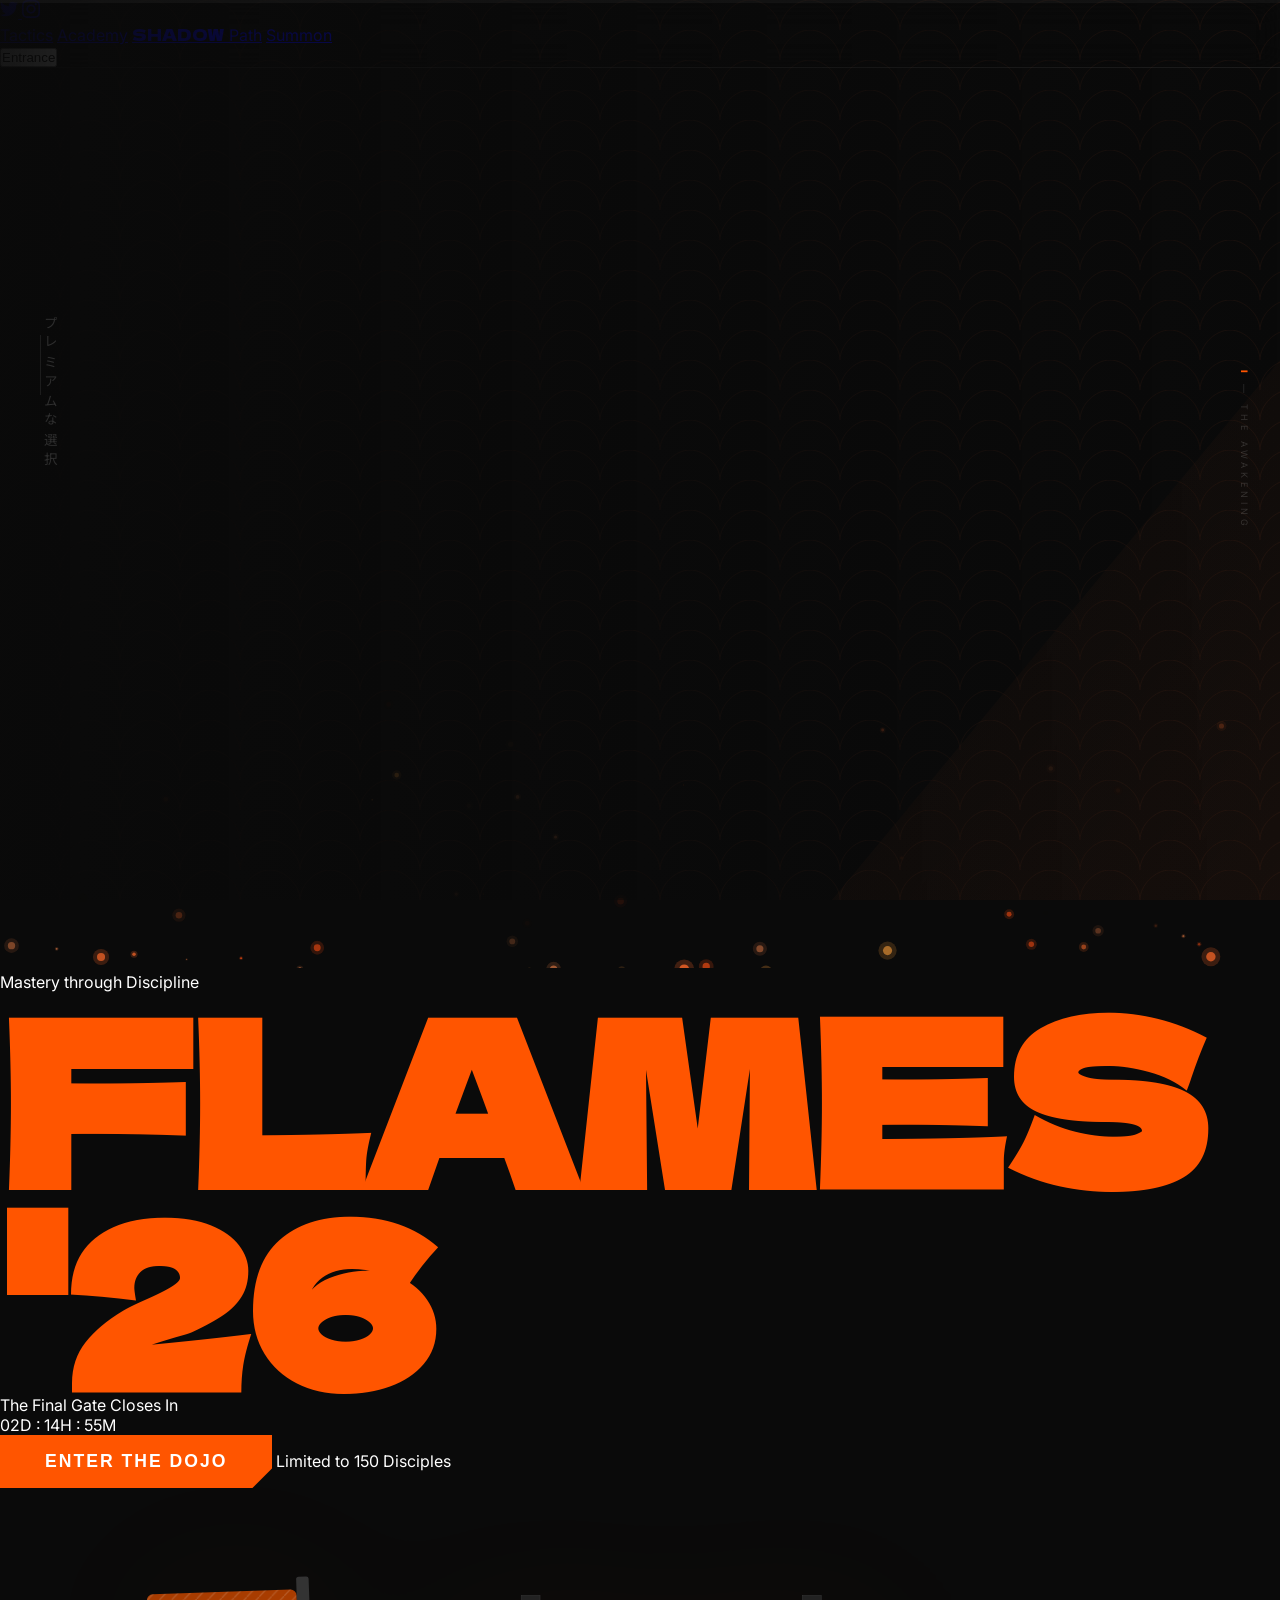
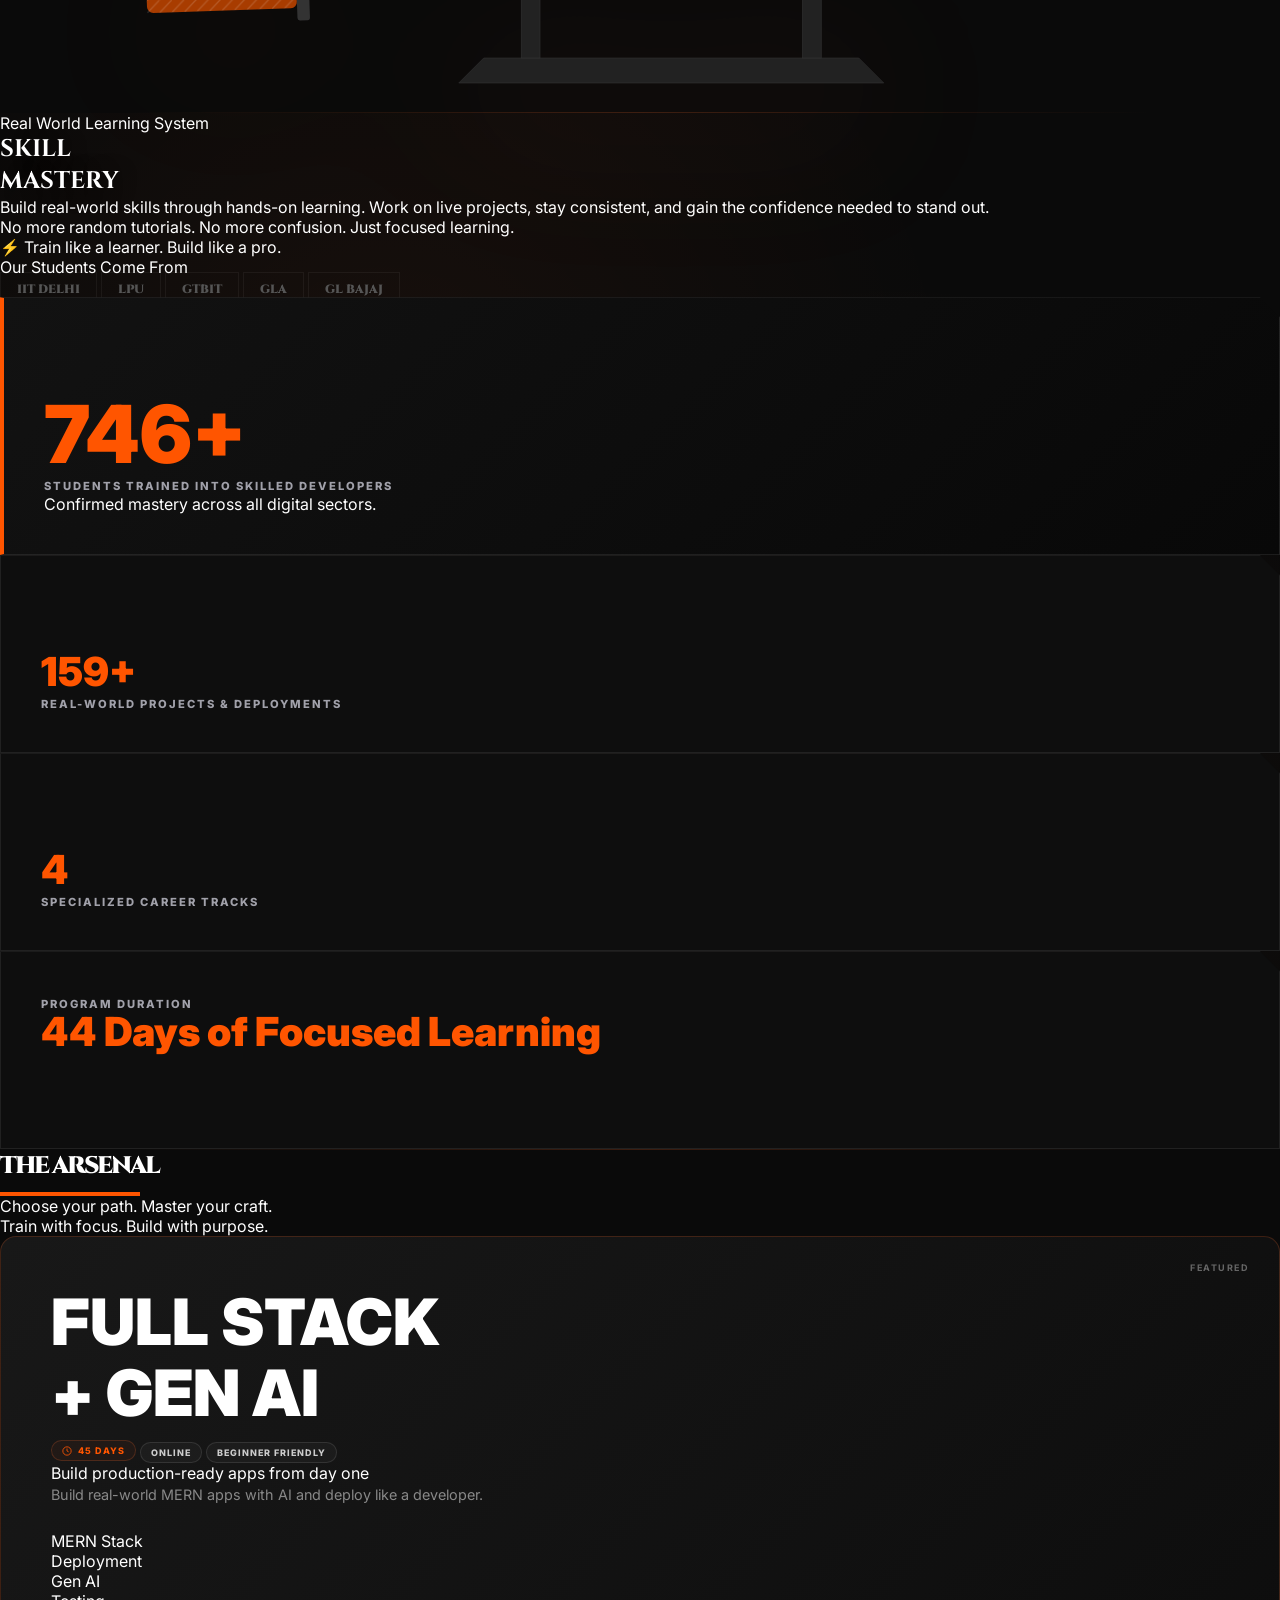
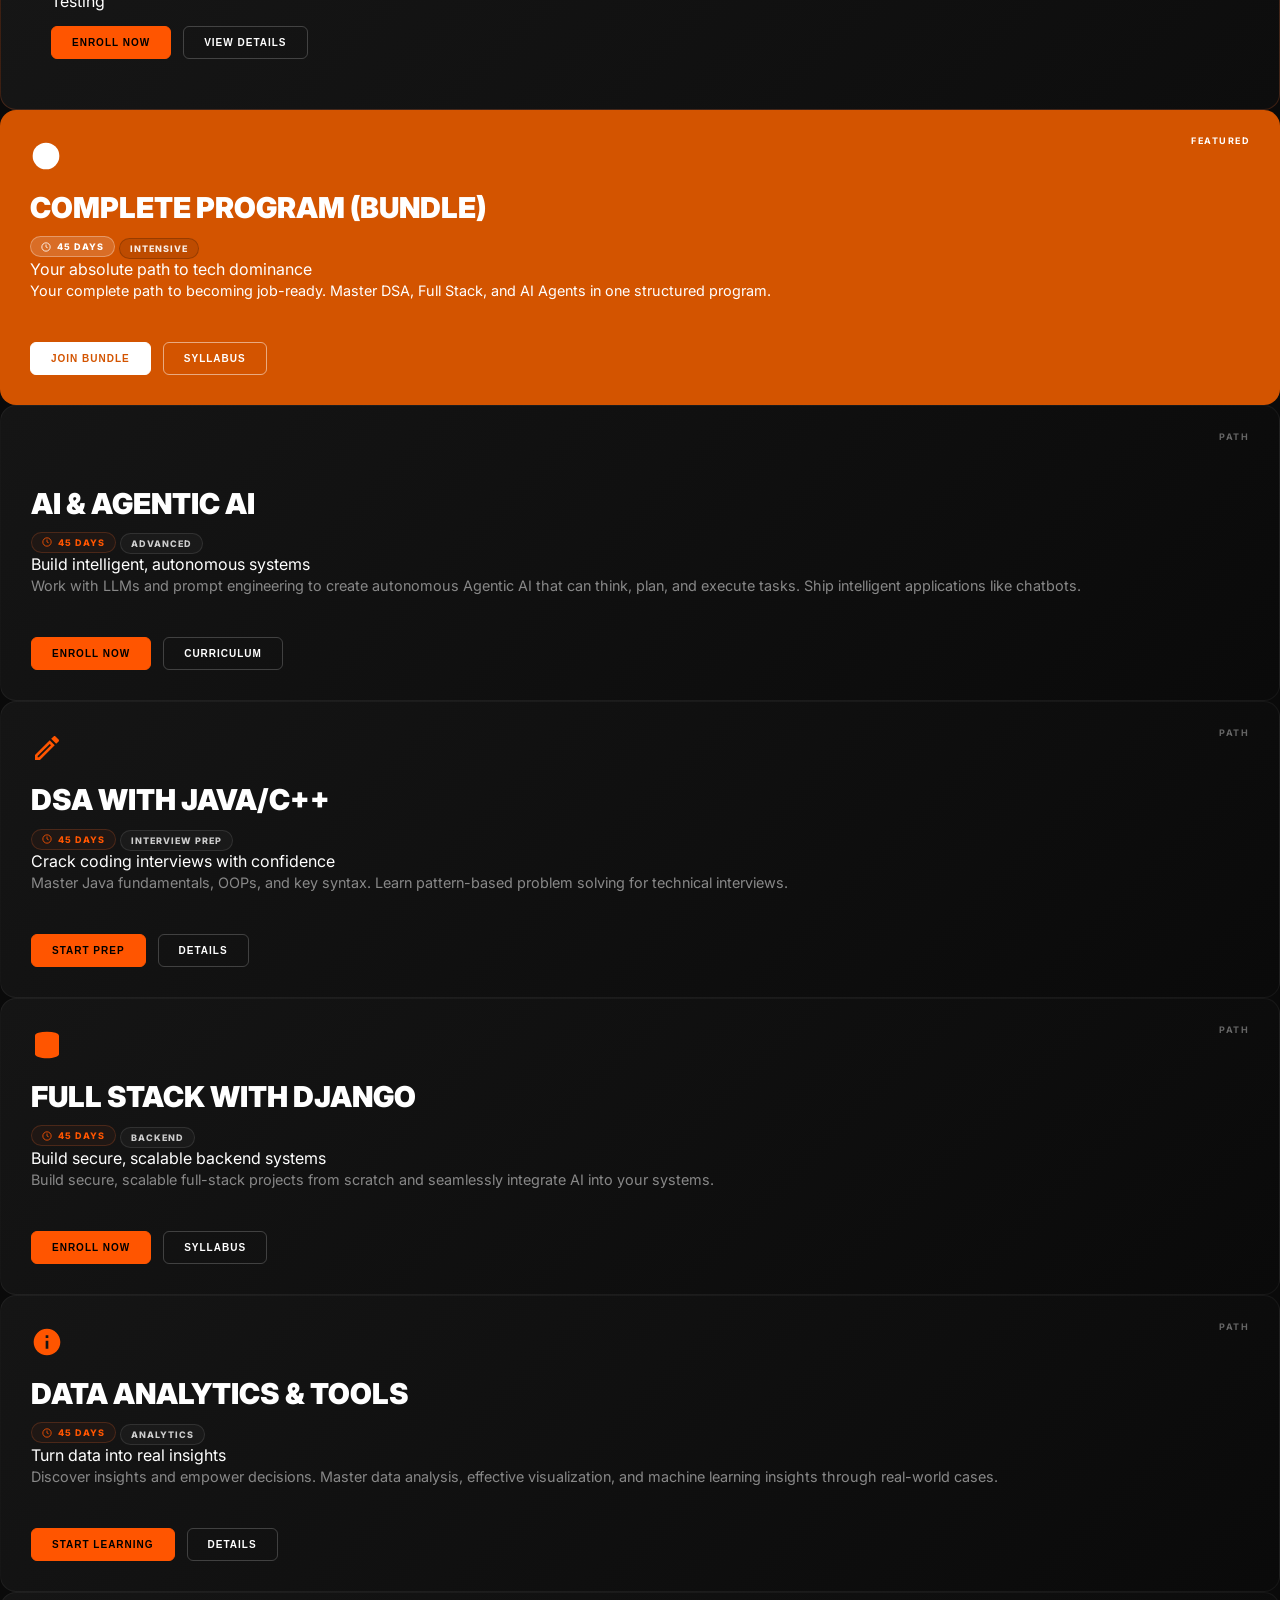
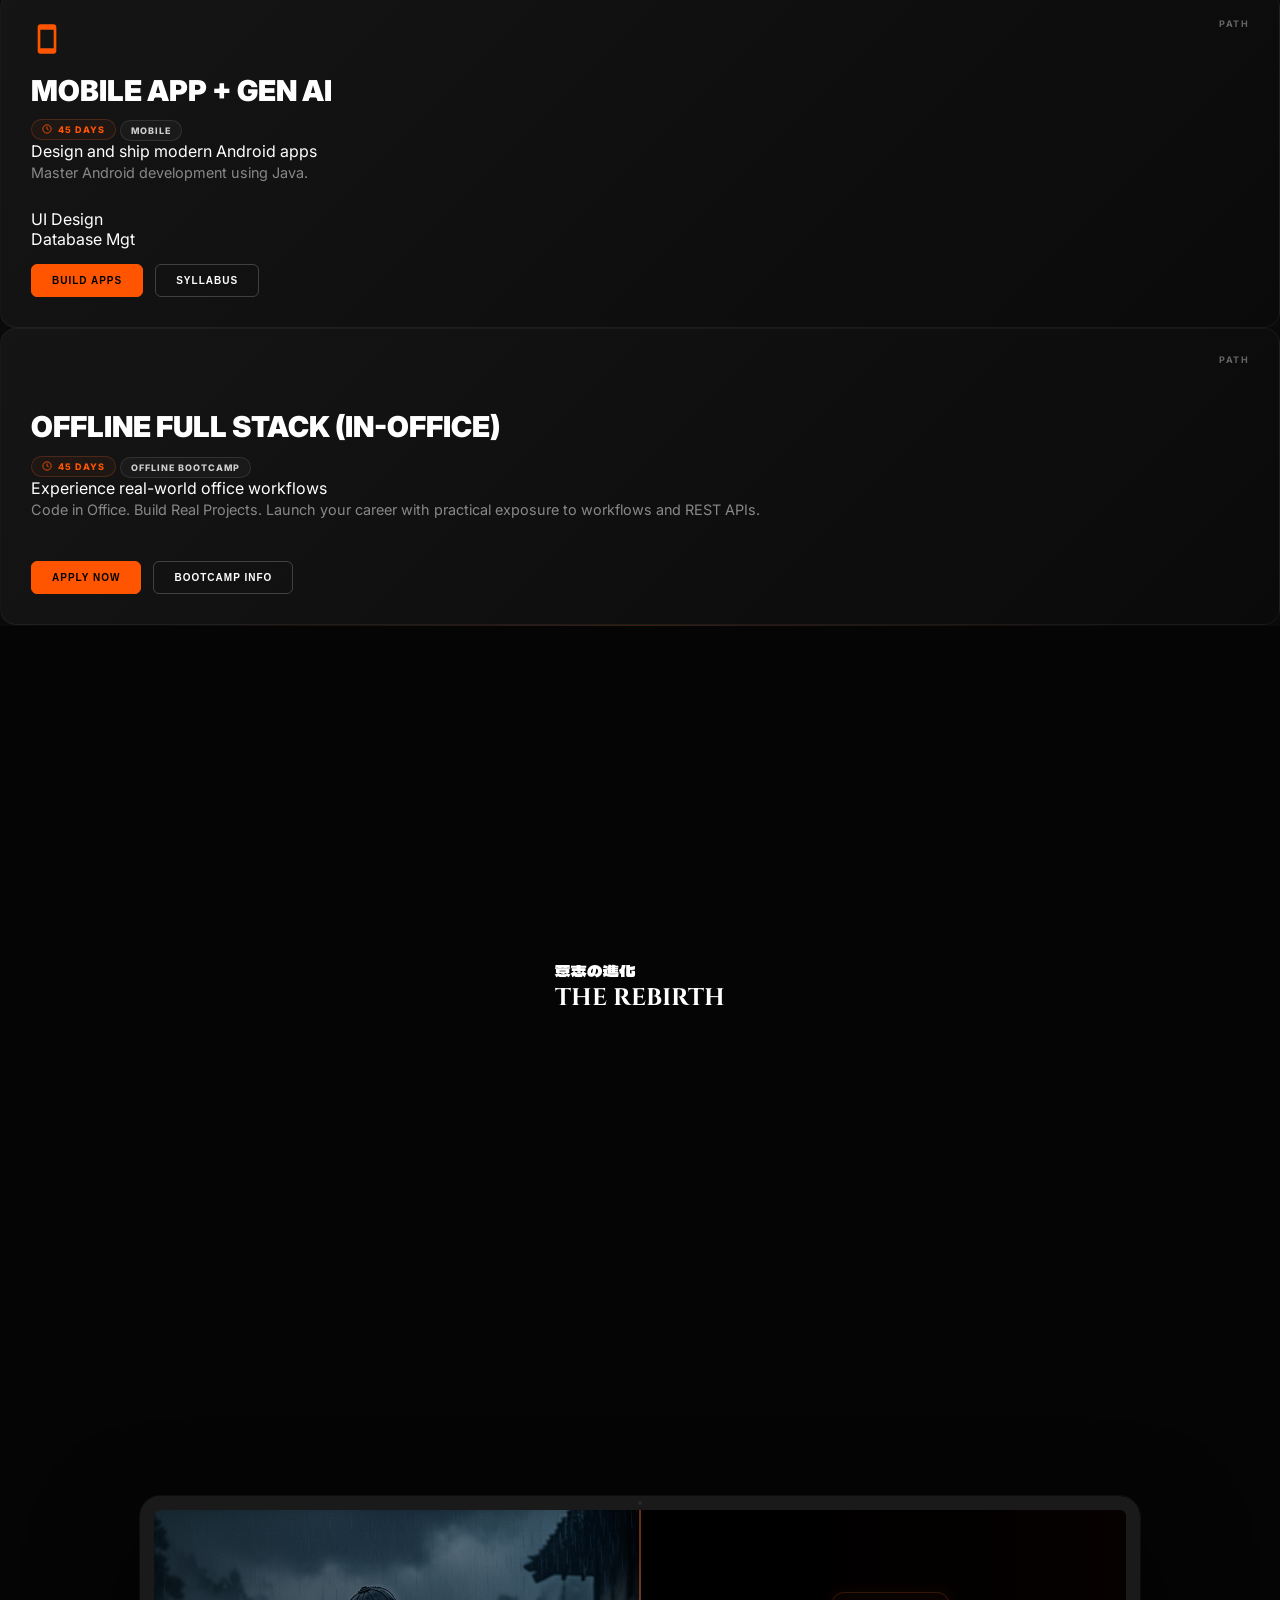
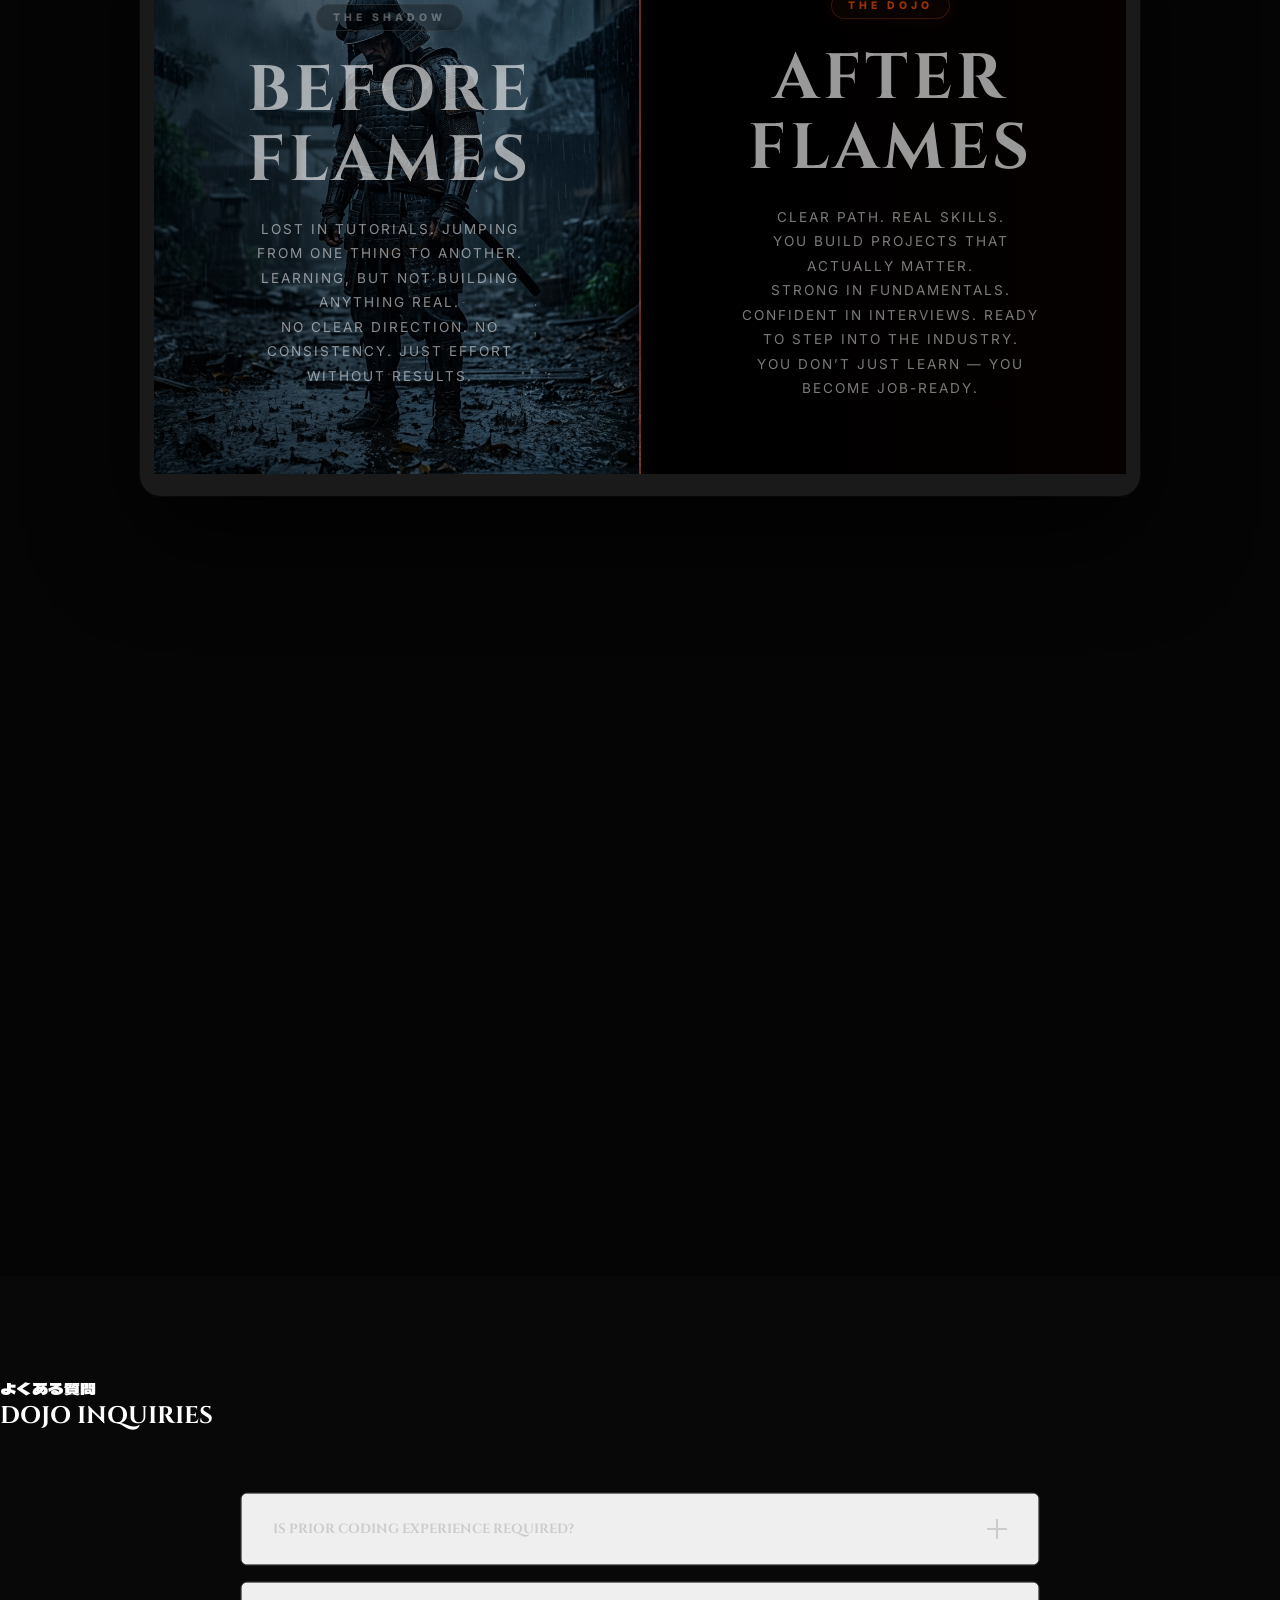
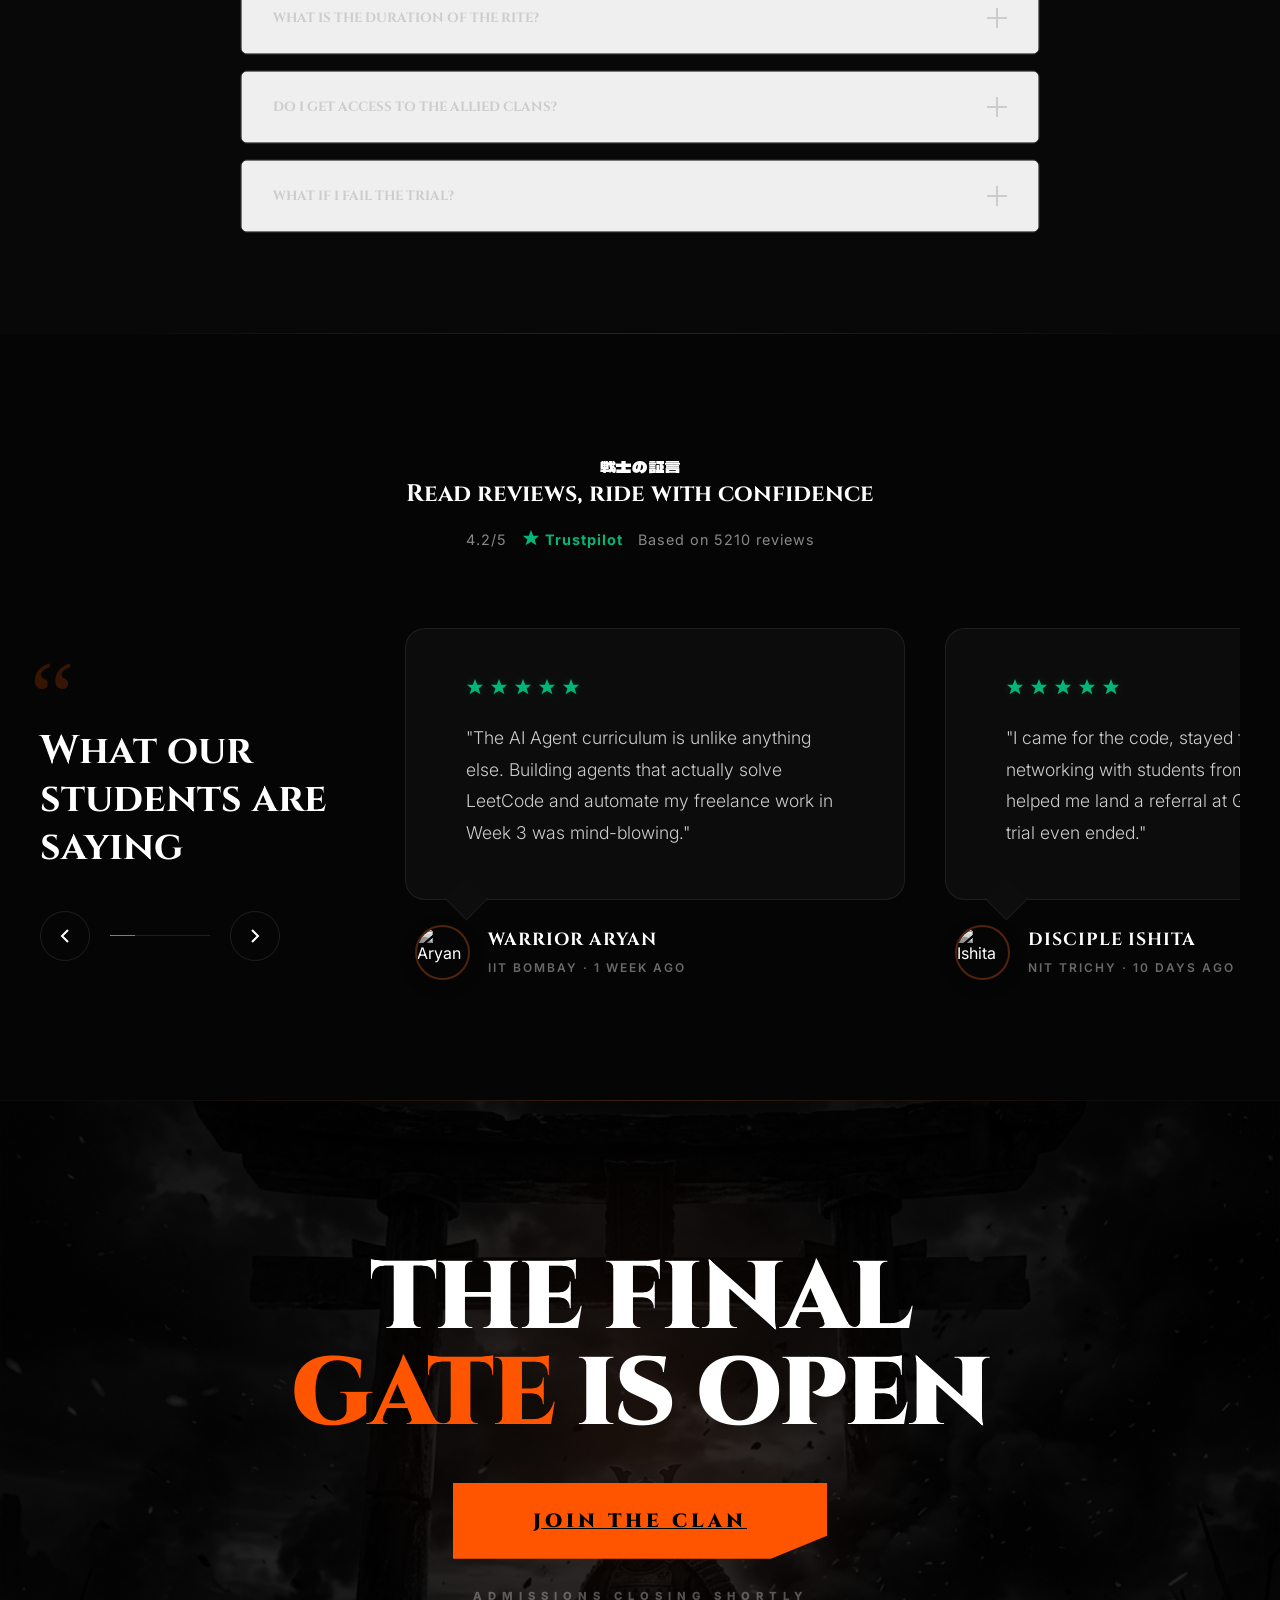
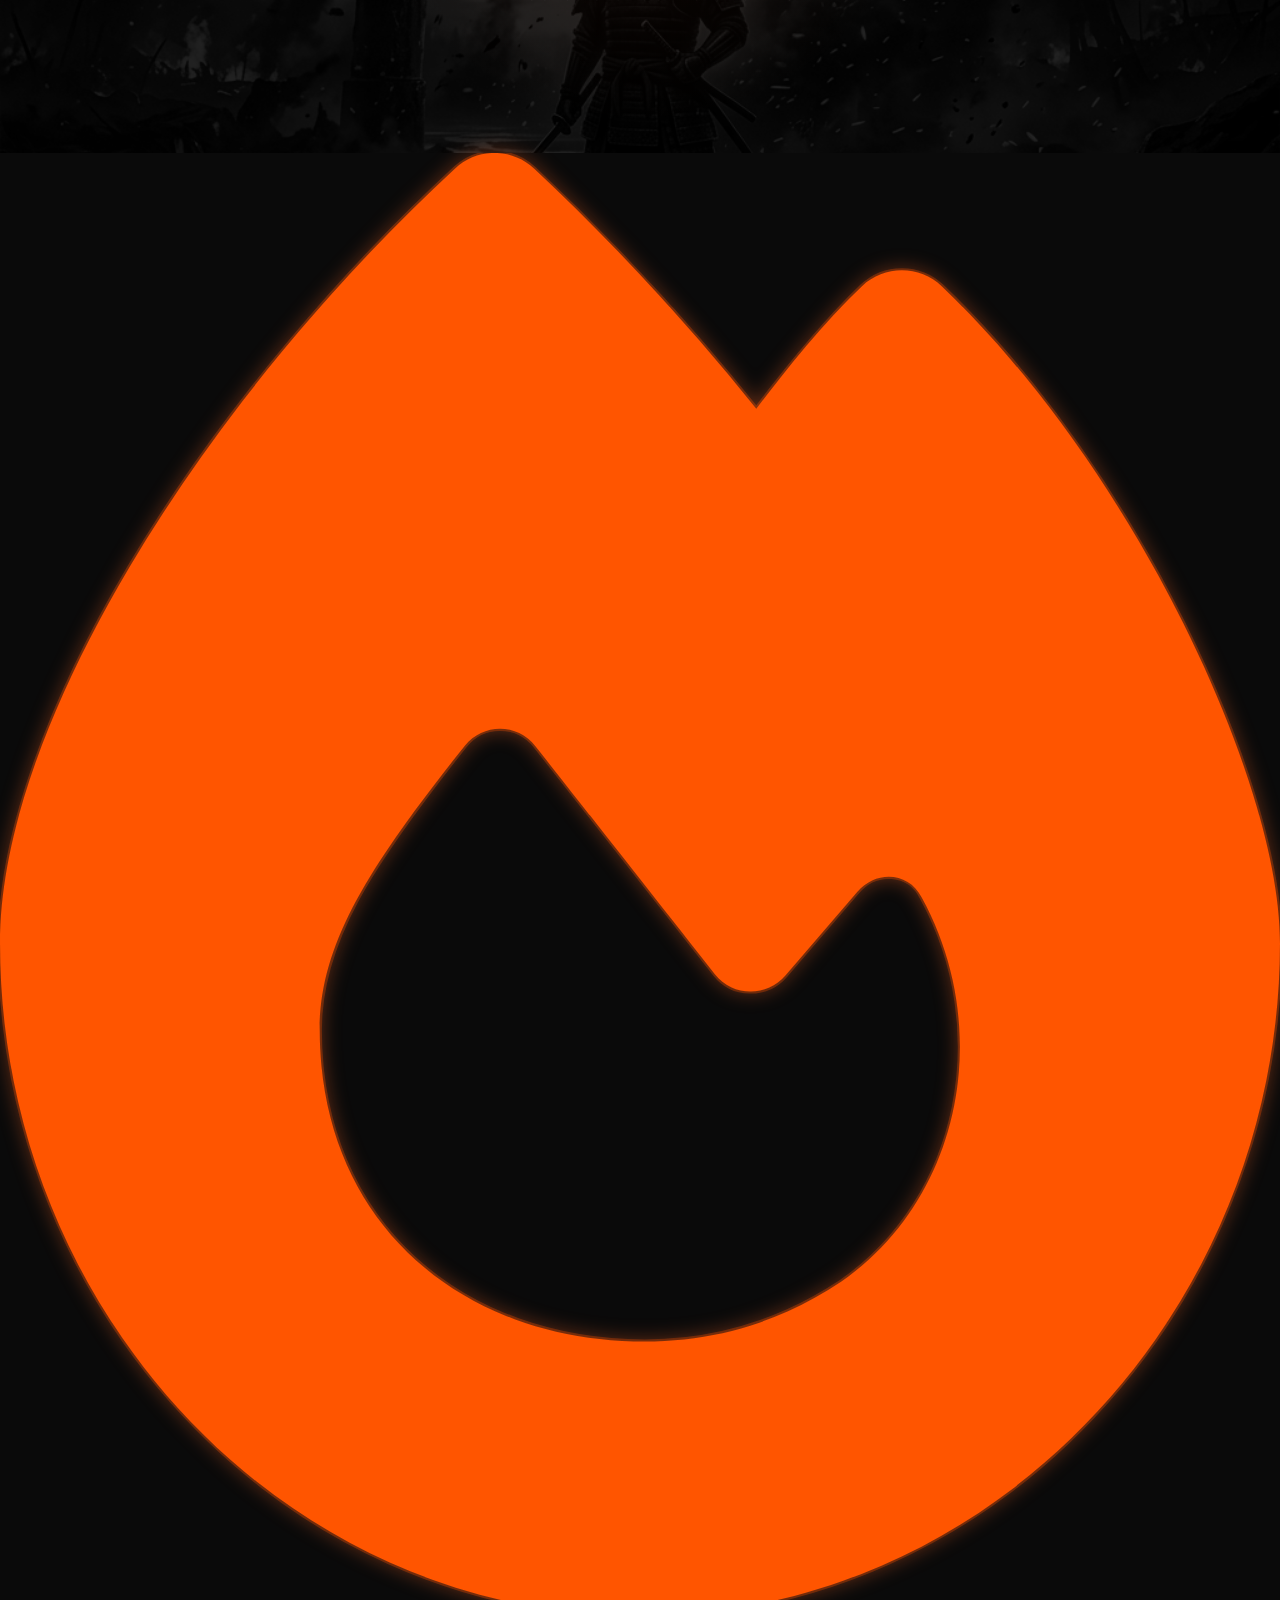
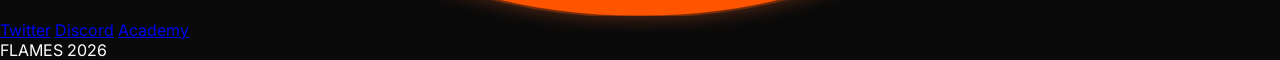
==== index.html @ 3e69248c "replace japanes logo with flames logo updated course page with buttons" ====
<!DOCTYPE html>
<html lang="en">

<head>
    <meta charset="UTF-8">
    <meta name="viewport" content="width=device-width, initial-scale=1.0">
    <title>FLAMES | Master the Hidden Arts</title>
    <script src="https://cdn.jsdelivr.net/npm/@studio-freight/lenis@1.0.42/dist/lenis.min.js"></script>
    <script src="https://cdn.tailwindcss.com"></script>
    <link
        href="https://fonts.googleapis.com/css2?family=Cinzel:wght@900&family=Inter:ital,wght@0,300;0,400;0,600;0,800;0,900;1,400;1,600&family=Permanent+Marker&family=Noto+Sans+JP:wght@900&family=Dela+Gothic+One&family=Playfair+Display:ital,wght@1,900&display=swap"
        rel="stylesheet">

    <script>
        tailwind.config = {
            theme: {
                extend: {
                    colors: {
                        brand: {
                            orange: '#ff5500',
                            dark: '#0c0c0c',
                            card: '#131313',
                            border: '#262626',
                            textMuted: '#8b8b8b',
                            textLight: '#cfcfcf'
                        }
                    },
                    fontFamily: {
                        sans: ['Inter', 'sans-serif'],
                        serif: ['Playfair Display', 'serif'],
                    }
                }
            }
        }
    </script>

    <style>
        :root {
            --flame-orange: #ff5500;
            --bg-black: #0a0a0a;
            --text-primary: #ffffff;
            --text-secondary: #a1a1aa;
            --border-dark: rgba(255, 255, 255, 0.08);
            /* --ninja-red deprecated in favor of --flame-orange */
        }

        * {
            margin: 0;
            padding: 0;
            box-sizing: border-box;
        }

        body {
            font-family: 'Inter', sans-serif;
            background: var(--bg-black);
            color: var(--text-primary);
            overflow-x: hidden;
        }

        .japan-font {
            font-family: 'Dela Gothic One', cursive;
        }

        .cinzel-font {
            font-family: 'Cinzel', serif;
        }

        .jp-font {
            font-family: 'Noto Sans JP', sans-serif;
        }

        /* =====================================================
           LOADING SCREEN — CINEMATIC PRELUDE
           ===================================================== */
        #loading-screen {
            position: fixed;
            inset: 0;
            z-index: 9999999;
            background: #000;
            display: flex;
            flex-direction: column;
            align-items: center;
            justify-content: center;
            transition: opacity 0.8s ease, visibility 0.8s ease;
        }

        #loading-screen.fade-out {
            opacity: 0;
            visibility: hidden;
        }

        .loader-logo-wrap {
            width: clamp(150px, 40vw, 250px);
            height: auto;
            aspect-ratio: 1/1.2;
            position: relative;
            margin-bottom: 2rem;
        }

        .loader-logo {
            width: 100%;
            height: 100%;
            display: block;
            overflow: visible;
        }

        .logo-outline {
            fill: none;
            stroke: var(--flame-orange);
            stroke-width: 1.5;
            opacity: 0.3;
            animation: kanjiPulse 2s ease-in-out infinite;
        }

        .logo-fill {
            fill: var(--flame-orange);
            clip-path: inset(100% 0 0 0);
            animation: kanjiReveal 2.5s 0.2s ease-out forwards;
        }

        @keyframes kanjiPulse {

            0%,
            100% {
                opacity: 0.3;
                transform: scale(1);
            }

            50% {
                opacity: 0.6;
                transform: scale(1.02);
            }
        }

        @keyframes kanjiReveal {
            0% {
                clip-path: inset(100% 0 0 0);
            }

            100% {
                clip-path: inset(0% 0 0 0);
            }
        }

        .loader-subtitle {
            font-size: 10px;
            letter-spacing: 8px;
            text-transform: uppercase;
            color: rgba(255, 255, 255, 0.3);
            margin-top: 30px;
            opacity: 0;
            animation: fadeInSlow 1s ease 0.5s forwards;
        }

        @keyframes fadeInSlow {
            to {
                opacity: 1;
            }
        }

        /* Progress Bar */
        .loader-progress-wrap {
            width: 200px;
            height: 2px;
            background: rgba(255, 255, 255, 0.05);
            margin-top: 40px;
            position: relative;
            overflow: hidden;
        }

        .loader-progress-bar {
            height: 100%;
            width: 0%;
            background: linear-gradient(90deg, var(--flame-orange), #fff);
            transition: width 0.1s linear;
        }

        .loader-percent {
            font-size: 11px;
            font-weight: 800;
            color: rgba(255, 255, 255, 0.4);
            margin-top: 15px;
            letter-spacing: 2px;
        }

        /* Loading particles */
        #loader-canvas {
            position: absolute;
            inset: 0;
            pointer-events: none;
        }

        /* Curtain Reveal Effect */
        .curtain-left,
        .curtain-right {
            position: fixed;
            top: 0;
            width: 50%;
            height: 100%;
            background: #000;
            z-index: 9999998;
            transition: transform 1.2s cubic-bezier(0.87, 0, 0.13, 1);
        }

        .curtain-left {
            left: 0;
            transform-origin: left;
        }

        .curtain-right {
            right: 0;
            transform-origin: right;
        }

        .curtains-open .curtain-left {
            transform: translateX(-100%);
        }

        .curtains-open .curtain-right {
            transform: translateX(100%);
        }

        /* =====================================================
           KATANA PROGRESS INDICATOR (replaces generic bar)
           ===================================================== */
        #scroll-progress {
            display: none;
        }

        #katana-progress {
            position: fixed;
            top: 0;
            left: 0;
            width: 100%;
            height: 3px;
            z-index: 99999;
            pointer-events: none;
            overflow: visible;
        }

        /* Sheath track */
        #katana-progress::before {
            content: '';
            position: absolute;
            inset: 0;
            background: rgba(255, 255, 255, 0.04);
        }

        /* Drawn blade fill */
        #katana-blade-fill {
            position: absolute;
            top: 0;
            left: 0;
            height: 3px;
            width: 0%;
            background: linear-gradient(90deg, var(--flame-orange) 0%, #ff8a5a 70%, #fff 100%);
            transition: width 0.08s linear;
            will-change: width;
        }

        /* Gleam tip at the leading edge */
        #katana-blade-fill::after {
            content: '';
            position: absolute;
            right: -6px;
            top: -2px;
            width: 12px;
            height: 7px;
            background: radial-gradient(ellipse, rgba(255, 255, 255, 0.9) 0%, transparent 80%);
            opacity: 0;
            transition: opacity 0.2s ease;
        }

        #katana-blade-fill.drawing::after {
            opacity: 1;
        }

        /* =====================================================
           CHAPTER LABEL (Side)
           ===================================================== */
        .chapter-label {
            position: fixed;
            right: 30px;
            top: 50%;
            transform: translateY(-50%);
            writing-mode: vertical-rl;
            text-orientation: mixed;
            font-size: 9px;
            letter-spacing: 4px;
            text-transform: uppercase;
            color: rgba(255, 255, 255, 0.15);
            z-index: 100;
            transition: color 0.5s ease;
            pointer-events: none;
        }

        .chapter-label span {
            color: var(--flame-orange);
            font-weight: 900;
        }

        /* =====================================================
           GLOW CURSOR
           ===================================================== */

        /* =====================================================
           HEADER
           ===================================================== */
        header {
            border-bottom: 1px solid var(--border-dark);
            background: rgba(10, 10, 10, 0.8);
            backdrop-filter: blur(15px);
        }

        /* =====================================================
           HERO SECTION
           ===================================================== */
        .vertical-label {
            writing-mode: vertical-rl;
            text-orientation: upright;
            font-size: 0.85rem;
            letter-spacing: 0.4em;
            color: rgba(255, 255, 255, 0.15);
            position: absolute;
            left: 40px;
            top: 35%;
            z-index: 10;
        }

        .vertical-label::after {
            content: '';
            display: block;
            width: 1px;
            height: 60px;
            background: rgba(255, 255, 255, 0.08);
            margin-top: 20px;
        }

        .hero-title {
            font-size: clamp(3rem, 12vw, 5rem);
            line-height: 0.9;
            color: var(--flame-orange);
            letter-spacing: -0.02em;
            will-change: transform;
        }

        /* CTA Button */
        .btn-urgency {
            background: var(--flame-orange);
            color: #fff;
            padding: 16px 45px;
            font-weight: 900;
            font-size: 1.1rem;
            text-transform: uppercase;
            letter-spacing: 2px;
            border: none;
            cursor: pointer;
            transition: transform 0.15s ease, box-shadow 0.3s ease, background 0.3s ease;
            clip-path: polygon(0 0, 100% 0, 100% calc(100% - 20px), calc(100% - 20px) 100%, 0 100%);
        }

        .btn-urgency:hover {
            background: #ff8a5a;
            box-shadow: 0 15px 40px rgba(255, 106, 42, 0.4);
        }

        @media (min-width: 768px) {
            .hero-title {
                font-size: clamp(6rem, 18vw, 14rem);
            }
        }

        .hero-object-container {
            width: 100%;
            max-width: 1000px;
            margin: -30px auto 0;
            position: relative;
            z-index: 10;
        }

        .katana-stand {
            filter: drop-shadow(0 30px 80px rgba(255, 106, 42, 0.15));
            will-change: transform;
        }

        .shimmer-effect::after {
            content: '';
            position: absolute;
            top: 0;
            left: -100%;
            width: 50%;
            height: 100%;
            background: linear-gradient(90deg, transparent, rgba(255, 255, 255, 0.25), transparent);
            transform: skewX(-20deg);
            animation: shimmer 4s infinite;
        }

        @keyframes shimmer {
            0% {
                left: -100%;
            }

            100% {
                left: 100%;
            }
        }

        /* =====================================================
           KATANA UNSHEATHE — scroll-driven blade reveal
           ===================================================== */
        #katana-blade svg {
            overflow: visible;
        }

        /* The blade path gets a clip rect driven by JS */
        #blade-path-main {
            will-change: clip-path;
        }

        /* Gleam flash at full unsheathe */
        #katana-gleam {
            position: absolute;
            inset: 0;
            pointer-events: none;
            opacity: 0;
            background: linear-gradient(90deg, transparent 30%, rgba(255, 255, 255, 0.18) 50%, transparent 70%);
            transition: opacity 0.15s ease;
            border-radius: 0;
        }

        #katana-gleam.flash {
            animation: gleamSweep 0.35s ease-out forwards;
        }

        @keyframes gleamSweep {
            0% {
                opacity: 0;
                background-position: -100% 0;
            }

            30% {
                opacity: 1;
            }

            100% {
                opacity: 0;
                background-position: 200% 0;
            }
        }

        /* Heat glow around blade — intensifies on scroll */
        #katana-blade .katana-stand {
            filter: drop-shadow(0 30px 80px rgba(255, 106, 42, 0.15));
            transition: filter 0.4s ease;
            will-change: filter;
        }

        #katana-blade .katana-stand.heated-1 {
            filter: drop-shadow(0 20px 60px rgba(255, 106, 42, 0.35)) drop-shadow(0 0 20px rgba(255, 106, 42, 0.2));
        }

        #katana-blade .katana-stand.heated-2 {
            filter: drop-shadow(0 15px 40px rgba(255, 80, 20, 0.55)) drop-shadow(0 0 30px rgba(255, 106, 42, 0.3));
        }

        /* CTA hover — blade activation */
        #katana-blade .katana-stand.cta-active {
            filter: drop-shadow(0 10px 30px rgba(255, 106, 42, 0.7)) drop-shadow(0 0 40px rgba(255, 106, 42, 0.5));
        }

        /* =====================================================
           PREMIUM SLASH TRANSITION OVERLAY
           ===================================================== */
        #slash-overlay {
            position: fixed;
            inset: 0;
            z-index: 9999990;
            pointer-events: none;
            overflow: hidden;
        }

        #slash-screen-flash {
            position: absolute;
            inset: 0;
            background: transparent;
        }

        /* The Anime-style Impact Flash */
        #slash-overlay.firing #slash-screen-flash {
            animation: impactFlash 0.5s cubic-bezier(0.1, 0.9, 0.2, 1) forwards;
        }

        /* STRICT CENTERING ALGORITHM 
           Using calculated viewports guarantees absolute locking to the screen's dead center
           regardless of scroll-bars, overflowing layouts, or mobile quirks. */
        .slash-streak,
        #slash-particles {
            position: absolute;
            top: calc(50% - 1px);
            left: calc(50% - 100vmax);
            width: 200vmax;
            height: 2px;
            transform: rotate(-35deg);
            transform-origin: center;
        }

        #slash-particles {
            z-index: 3;
        }

        .slash-streak::before {
            content: '';
            position: absolute;
            top: 0;
            left: 0;
            width: 100%;
            height: 100%;
            background: #fff;
            border-radius: 50px;
            transform: scaleX(0);
            transform-origin: left center;
            opacity: 0;
        }

        /* The Main White-Hot Blade Core */
        .slash-streak.primary::before {
            box-shadow: 0 0 10px 3px #fff, 0 0 30px 10px var(--flame-orange), 0 0 80px 25px rgba(255, 106, 42, 0.8);
            z-index: 2;
        }

        /* The Displaced Energy Trail */
        .slash-streak.secondary {
            /* translateY moves the trail perpendicular to the already-rotated angle */
            transform: rotate(-35deg) translateY(20px);
            filter: blur(6px);
        }

        .slash-streak.secondary::before {
            background: var(--flame-orange);
            box-shadow: 0 0 50px 20px rgba(255, 106, 42, 0.6);
            height: 8px;
        }

        /* Spark Particles */
        .slash-spark {
            position: absolute;
            width: 25px;
            height: 2px;
            background: #fff;
            border-radius: 50%;
            box-shadow: 0 0 15px 4px var(--flame-orange);
            opacity: 0;
            margin-top: -1px;
            /* Align to the 2px container */
        }

        /* Firing Animations (Restored to Full Speed) */
        #slash-overlay.firing .slash-streak.primary::before {
            animation: sliceMain 0.4s cubic-bezier(0.1, 0.9, 0.2, 1) forwards;
        }

        #slash-overlay.firing .slash-streak.secondary::before {
            animation: sliceTrail 0.5s cubic-bezier(0.1, 0.9, 0.2, 1) forwards;
            animation-delay: 0.05s;
        }

        #slash-overlay.firing .slash-spark {
            animation: sparkExplode 0.5s cubic-bezier(0.1, 0.9, 0.2, 1) forwards;
        }

        @keyframes impactFlash {
            0% {
                background: transparent;
            }

            10% {
                background: rgba(255, 255, 255, 0.95);
            }

            25% {
                background: rgba(255, 106, 42, 0.3);
            }

            100% {
                background: transparent;
            }
        }

        @keyframes sliceMain {
            0% {
                transform: scaleX(0) scaleY(1);
                opacity: 1;
            }

            15% {
                transform: scaleX(1) scaleY(4);
                opacity: 1;
            }

            50% {
                transform: scaleX(1) scaleY(0.5);
                opacity: 0.8;
            }

            100% {
                transform: scaleX(1.1) scaleY(0);
                opacity: 0;
            }
        }

        @keyframes sliceTrail {
            0% {
                transform: scaleX(0) scaleY(1);
                opacity: 0.9;
            }

            30% {
                transform: scaleX(1) scaleY(5);
                opacity: 0.6;
            }

            100% {
                transform: scaleX(1.05) scaleY(0);
                opacity: 0;
            }
        }

        @keyframes sparkExplode {
            0% {
                opacity: 1;
                transform: translate(0, 0) scale(1) rotate(0deg);
            }

            100% {
                opacity: 0;
                transform: translate(var(--tx), var(--ty)) scale(0) rotate(45deg);
            }
        }

        /* Screen Shake Effect 
           Applied to header/sections ONLY, not the body, 
           so the fixed overlay doesn't inherit the bounding box distortion */
        body.shaking header,
        body.shaking section {
            animation: dojoShake 0.4s cubic-bezier(.36, .07, .19, .97) both;
        }

        @keyframes dojoShake {
            0% {
                transform: translate(0, 0);
            }

            10% {
                transform: translate(-15px, 10px) rotate(-1deg);
            }

            20% {
                transform: translate(10px, -8px) rotate(1deg);
            }

            30% {
                transform: translate(-6px, 6px) rotate(-0.5deg);
            }

            40% {
                transform: translate(6px, -4px) rotate(0.5deg);
            }

            100% {
                transform: translate(0, 0);
            }
        }

        /* =====================================================
           INTEL / STATS SECTION
           ===================================================== */
        .stat-card {
            background: #0e0e0e;
            border: 1px solid var(--border-dark);
            padding: 20px;
            position: relative;
            overflow: hidden;
            transition: all 0.6s cubic-bezier(0.2, 1, 0.3, 1);
        }

        @media (min-width: 768px) {
            .stat-card {
                padding: 40px;
                clip-path: polygon(0 0, calc(100% - 20px) 0, 100% 20px, 100% 100%, 0 100%);
            }
        }

        .stat-card.hero-stat {
            background: linear-gradient(135deg, #121212 0%, #080808 100%);
            border-left: 4px solid var(--flame-orange);
        }

        .stat-card:hover {
            border-color: var(--flame-orange);
            transform: translateY(-8px);
            background: #141414;
        }

        .stat-value {
            font-weight: 900;
            color: var(--flame-orange);
            line-height: 1;
            display: block;
        }

        .hero-stat .stat-value {
            font-size: 2.5rem;
        }

        @media (min-width: 768px) {
            .hero-stat .stat-value {
                font-size: 5rem;
            }
        }

        .small-stat .stat-value {
            font-size: 1.5rem;
        }

        @media (min-width: 768px) {
            .small-stat .stat-value {
                font-size: 2.5rem;
            }
        }

        .stat-label {
            font-size: 0.7rem;
            font-weight: 800;
            text-transform: uppercase;
            letter-spacing: 2px;
            color: var(--text-secondary);
        }

        .stat-icon svg {
            width: 32px;
            height: 32px;
            stroke: var(--flame-orange);
            stroke-width: 1.5;
            fill: none;
            stroke-dasharray: 200;
            stroke-dashoffset: 200;
            transition: stroke-dashoffset 2s cubic-bezier(0.25, 1, 0.5, 1);
            margin-bottom: 20px;
        }

        .stat-card.is-visible .stat-icon svg {
            stroke-dashoffset: 0;
        }

        .clan-badge {
            font-size: 0.75rem;
            font-weight: 900;
            color: #555;
            padding: 8px 16px;
            border: 1px solid rgba(255, 255, 255, 0.05);
            transition: 0.3s;
        }

        .clan-badge:hover {
            color: var(--flame-orange);
            border-color: var(--flame-orange);
            background: rgba(255, 106, 42, 0.05);
        }

        .pattern-bg {
            position: absolute;
            inset: 0;
            opacity: 0.03;
            background-image: url("data:image/svg+xml,%3Csvg xmlns='http://www.w3.org/2000/svg' width='80' height='40' viewBox='0 0 80 40'%3E%3Cpath d='M0 40c0-20 20-40 40-40s40 20 40 40' fill='none' stroke='%23ff6a2a' stroke-width='1'/%3E%3C/svg%3E");
            background-size: 60px 30px;
            pointer-events: none;
            z-index: 0;
        }

        .corner-accent {
            position: absolute;
            bottom: 0;
            right: 0;
            width: 35%;
            height: 60%;
            background: linear-gradient(to top left, rgba(255, 106, 42, 0.05), transparent);
            clip-path: polygon(100% 0, 100% 100%, 0 100%);
            pointer-events: none;
            z-index: 1;
        }

        /* =====================================================
           ARSENAL / WEAPON CARDS
           ===================================================== */
        .arsenal-header {
            font-family: 'Cinzel', serif;
            font-weight: 900;
            letter-spacing: -2px;
        }

        .arsenal-header-underline {
            width: 140px;
            height: 4px;
            background: var(--flame-orange);
            margin-top: 10px;
        }

        .bento-grid {
            display: grid;
            grid-template-columns: 1fr;
            gap: 20px;
            grid-auto-rows: minmax(280px, auto);
        }

        @media (min-width: 1024px) {
            .bento-grid {
                grid-template-columns: repeat(3, 1fr);
            }
        }

        .weapon-card {
            background: linear-gradient(135deg, #151515 0%, #0a0a0a 100%);
            border: 1px solid rgba(255, 255, 255, 0.05);
            border-radius: 16px;
            padding: 30px;
            display: flex;
            flex-direction: column;
            position: relative;
            transition: border-color 0.3s ease, box-shadow 0.3s ease;
            min-height: 240px;
            cursor: pointer;
        }

        .weapon-card::before {
            content: '';
            position: absolute;
            inset: 0;
            border-radius: 16px;
            background: radial-gradient(circle at 50% 50%, rgba(255, 106, 42, 0.08), transparent 70%);
            opacity: 0;
            transition: opacity 0.3s ease;
            pointer-events: none;
            z-index: 0;
        }

        .weapon-card:hover::before {
            opacity: 1;
        }

        .weapon-card:hover {
            border-color: rgba(255, 106, 42, 0.5);
            box-shadow: 0 20px 40px rgba(0, 0, 0, 0.5), 0 0 20px rgba(255, 106, 42, 0.1);
            z-index: 10;
        }

        .weapon-card.featured {
            grid-column: span 1;
            grid-row: span 1;
            padding: 24px;
            background: linear-gradient(to right, rgba(0, 0, 0, 0.8), rgba(0, 0, 0, 0.4)),
                url('https://images.unsplash.com/photo-1549490349-8643362247b5?q=80&w=1200&auto=format&fit=crop');
            background-size: cover;
            background-position: center;
        }

        @media (min-width: 768px) {
            .weapon-card.featured {
                grid-column: span 2;
                grid-row: span 2;
                padding: 50px;
            }
        }

        .weapon-tag {
            background: var(--flame-orange);
            color: white;
            padding: 4px 12px;
            font-size: 10px;
            font-weight: 900;
            text-transform: uppercase;
            letter-spacing: 1px;
            display: inline-block;
            margin-bottom: 20px;
            position: relative;
            z-index: 1;
        }

        .rank-tag {
            position: absolute;
            top: 25px;
            right: 30px;
            font-size: 9px;
            font-weight: 700;
            color: #666;
            text-transform: uppercase;
            letter-spacing: 1.5px;
        }

        .weapon-title {
            font-size: 1.8rem;
            font-weight: 900;
            color: white;
            line-height: 1.1;
            margin-bottom: 15px;
            text-transform: uppercase;
            position: relative;
            z-index: 1;
        }

        .featured .weapon-title {
            font-size: 1.5rem;
            max-width: 100%;
        }

        @media (min-width: 768px) {
            .featured .weapon-title {
                font-size: 4rem;
                max-width: 500px;
            }
        }

        .weapon-desc {
            color: #888;
            font-size: 0.9rem;
            line-height: 1.6;
            margin-bottom: 30px;
            position: relative;
            z-index: 1;
        }

        .deploy-link {
            margin-top: auto;
            color: var(--flame-orange);
            font-size: 10px;
            font-weight: 900;
            text-transform: uppercase;
            letter-spacing: 2px;
            display: flex;
            align-items: center;
            gap: 10px;
            transition: gap 0.3s ease;
            position: relative;
            z-index: 1;
        }

        .deploy-link:hover {
            gap: 18px;
        }

        .weapon-icon {
            width: 32px;
            height: 32px;
            fill: var(--flame-orange);
            margin-bottom: 20px;
            position: relative;
            z-index: 1;
        }

        .highlight-accent {
            background: #d35400 !important;
            border: none;
        }

        .highlight-accent .weapon-title,
        .highlight-accent .weapon-desc,
        .highlight-accent .deploy-link,
        .highlight-accent .rank-tag {
            color: white;
        }

        .highlight-accent .weapon-icon {
            fill: white;
        }

        /* =====================================================
           MODAL
           ===================================================== */
        .weapon-modal {
            position: fixed;
            inset: 0;
            z-index: 999999;
            background: rgba(0, 0, 0, 0.92);
            backdrop-filter: blur(25px);
            display: flex;
            align-items: center;
            justify-content: center;
            opacity: 0;
            pointer-events: none;
            transition: opacity 0.5s ease;
            padding: 20px;
        }

        .weapon-modal.active {
            opacity: 1;
            pointer-events: auto;
        }

        .modal-content {
            background: linear-gradient(135deg, #151515 0%, #080808 100%);
            border: 1px solid var(--flame-orange);
            border-radius: 16px;
            width: 100%;
            max-width: 600px;
            padding: 40px;
            position: relative;
            transform: scale(0.9) translateY(30px);
            transition: transform 0.5s cubic-bezier(0.2, 1, 0.3, 1);
            box-shadow: 0 30px 60px rgba(0, 0, 0, 0.8), 0 0 40px rgba(255, 106, 42, 0.2);
        }

        .weapon-modal.active .modal-content {
            transform: scale(1) translateY(0);
        }

        .modal-close {
            position: absolute;
            top: 20px;
            right: 20px;
            background: rgba(255, 255, 255, 0.05);
            border: 1px solid rgba(255, 255, 255, 0.1);
            color: #fff;
            width: 40px;
            height: 40px;
            border-radius: 50%;
            display: flex;
            align-items: center;
            justify-content: center;
            cursor: pointer;
            transition: all 0.3s ease;
        }

        .modal-close:hover {
            background: var(--flame-orange);
            border-color: var(--flame-orange);
            transform: rotate(90deg);
        }

        /* =====================================================
           PHILOSOPHY / IMMERSION
           ===================================================== */
        .immersion-text span {
            opacity: 0.08;
            display: inline-block;
            transition: opacity 0.8s ease, transform 0.8s ease;
            transform: translateY(10px);
        }

        .immersion-text.is-visible span {
            opacity: 1;
            transform: translateY(0);
        }

        .cinematic-image {
            transition: transform 12s ease-out;
        }

        .cinematic-image.in-view {
            transform: scale(1.15);
        }

        /* =====================================================
           SECTION TRANSITION DIVIDERS
           ===================================================== */
        .section-divider {
            height: 1px;
            background: linear-gradient(90deg, transparent, rgba(255, 106, 42, 0.2), transparent);
            margin: 0 auto;
            width: 80%;
        }

        /* =====================================================
           SCROLL-BASED REVEAL CLASSES
           ===================================================== */
        .reveal-up {
            opacity: 0;
            transform: translateY(60px);
            transition: all 1s cubic-bezier(0.2, 1, 0.3, 1);
        }

        .reveal-up.is-visible {
            opacity: 1;
            transform: translateY(0);
        }

        .reveal-scale {
            opacity: 0;
            transform: scale(0.9);
            transition: all 1.2s cubic-bezier(0.2, 1, 0.3, 1);
        }

        .reveal-scale.is-visible {
            opacity: 1;
            transform: scale(1);
        }

        /* =====================================================
           FOOTER
           ===================================================== */
        .footer-kanji {
            transition: color 0.5s ease, text-shadow 0.5s ease;
        }

        .footer-kanji:hover {
            color: var(--flame-orange);
            text-shadow: 0 0 30px rgba(255, 106, 42, 0.3);
        }

        /* =====================================================
           MOBILE
           ===================================================== */
        @media (max-width: 768px) {

            html,
            body {
                overflow-x: hidden !important;
                max-width: 100vw !important;
            }

            header {
                padding: 10px 14px !important;
            }

            .hero-section {
                padding: 70px 16px 40px !important;
                min-height: auto !important;
            }

            .hero-title {
                font-size: clamp(3rem, 14vw, 5rem) !important;
            }

            .vertical-label,
            .cloud-icon {
                display: none !important;
            }

            .hero-object-container {
                max-width: 100% !important;
                margin-top: -10px !important;
                overflow: hidden;
            }

            .hero-object-container svg {
                height: 100px;
                max-width: 100%;
            }

            .btn-urgency {
                padding: 12px 28px !important;
                font-size: 0.85rem !important;
                letter-spacing: 1px !important;
            }

            #intel {
                padding: 50px 16px !important;
            }

            .cinzel-font {
                font-size: 2rem !important;
                letter-spacing: -1px !important;
            }

            .stat-card {
                padding: 20px !important;
                clip-path: none !important;
            }

            .hero-stat .stat-value {
                font-size: 2.8rem !important;
            }

            .small-stat .stat-value {
                font-size: 1.8rem !important;
            }

            #arsenal {
                padding: 50px 16px !important;
            }

            .arsenal-header {
                font-size: 2.2rem !important;
            }

            .bento-grid {
                grid-template-columns: 1fr !important;
                gap: 12px !important;
                grid-auto-rows: auto !important;
            }

            .weapon-card {
                padding: 22px !important;
                min-height: auto !important;
            }

            .weapon-card.featured {
                grid-column: span 1 !important;
                grid-row: span 1 !important;
                padding: 24px !important;
            }

            .weapon-title {
                font-size: 1.2rem !important;
            }

            .featured .weapon-title {
                font-size: 1.5rem !important;
                max-width: 100% !important;
            }

            #about {
                padding: 50px 16px !important;
            }

            #glow-cursor,
            .chapter-label {
                display: none !important;
            }

            .loader-kanji {
                font-size: 5rem !important;
            }
        }

        @media (max-width: 480px) {
            .hero-title {
                font-size: clamp(2.5rem, 16vw, 4rem) !important;
            }

            .btn-urgency {
                padding: 10px 20px !important;
                font-size: 0.75rem !important;
            }

            .cinzel-font {
                font-size: 1.6rem !important;
            }

            .hero-stat .stat-value {
                font-size: 2.2rem !important;
            }

            .small-stat .stat-value {
                font-size: 1.5rem !important;
            }

            .arsenal-header {
                font-size: 1.8rem !important;
            }
        }

        /* =====================================================
           BEFORE VS AFTER TRANSFORMATION
           ===================================================== */
        #transformation {
            background: #050505;
            min-height: 250vh;
            position: relative;
            padding: 0;
            overflow: visible;
        }

        .trans-header {
            height: 80vh;
            display: flex;
            flex-direction: column;
            align-items: center;
            justify-content: center;
            padding: 0 20px;
            position: relative;
            z-index: 5;
        }

        .laptop-frame {
            position: sticky;
            top: 0;
            height: 100vh;
            width: 100%;
            display: flex;
            align-items: center;
            justify-content: center;
            z-index: 10;
            pointer-events: none;
        }

        .comparison-container {
            width: 100%;
            max-width: 1000px;
            height: 600px;
            position: relative;
            background: #000;
            box-shadow: 0 40px 100px rgba(0, 0, 0, 0.8), 0 0 0 1px rgba(255, 255, 255, 0.05);
            overflow: hidden;
            pointer-events: auto;
            will-change: transform;
            transform-origin: center center;
            display: flex;
            border-radius: 20px;
        }

        .comparison-container::after {
            content: '';
            position: absolute;
            inset: 0;
            border: 14px solid #1a1a1a;
            border-bottom-width: 22px;
            border-radius: 20px;
            pointer-events: none;
            z-index: 100;
            transition: opacity 0.4s cubic-bezier(0.4, 0, 0.2, 1);
            will-change: opacity;
        }

        .comparison-container.is-fullscreen {
            border-radius: 0;
            transition: border-radius 0.3s ease;
        }

        .comparison-container.is-fullscreen::after {
            opacity: 0;
        }

        .comparison-container::before {
            content: '';
            position: absolute;
            top: 5px;
            left: 50%;
            transform: translateX(-50%);
            width: 4px;
            height: 4px;
            background: #333;
            border-radius: 50%;
            z-index: 101;
            opacity: 0.6;
            transition: opacity 0.4s ease;
        }

        .comparison-container.is-fullscreen::before {
            opacity: 0;
        }

        .split-panel {
            position: relative;
            overflow: hidden;
            display: flex;
            align-items: center;
            justify-content: center;
            cursor: pointer;
            flex: 1;
            transition: flex 0.6s cubic-bezier(0.22, 1, 0.36, 1);
            backface-visibility: hidden;
            transform: translate3d(0, 0, 0);
            contain: paint;
        }

        .comparison-container:hover .split-panel {
            flex: 0.65;
        }

        .comparison-container .split-panel:hover {
            flex: 1.35;
            z-index: 2;
        }

        .panel-bg {
            position: absolute;
            inset: -2px;
            /* Slight bleed for safe scaling */
            z-index: 1;
            will-change: transform;
            transform: translate3d(0, 0, 0) scale(1);
            transition: transform 0.8s cubic-bezier(0.22, 1, 0.36, 1);
            backface-visibility: hidden;
            pointer-events: none;
        }

        .panel-before:hover .panel-bg {
            transform: translate3d(15px, 0, 0) scale(1.05);
            /* GPU Accelerated Zoom & Pan */
        }

        .panel-after:hover .panel-bg {
            transform: translate3d(-15px, 0, 0) scale(1.05);
            /* GPU Accelerated Zoom & Pan */
        }

        .panel-overlay {
            position: absolute;
            inset: 0;
            z-index: 2;
            transition: opacity 0.5s ease;
        }

        .panel-content {
            position: relative;
            z-index: 5;
            text-align: center;
            padding: 40px;
            width: 100%;
            min-width: 350px;
            opacity: 0.6;
            will-change: transform, opacity;
            backface-visibility: hidden;
            transform: translate3d(0, 0, 0) scale(1);
            transition: transform 0.6s cubic-bezier(0.22, 1, 0.36, 1), opacity 0.6s ease;
        }

        .split-panel:hover .panel-content {
            opacity: 1;
            transform: translate3d(0, 0, 0) scale(1.05);
        }

        .panel-before {
            border-right: 2px solid rgba(255, 106, 42, 0.4);
            z-index: 10;
            background-color: #080808;
        }

        .panel-before .panel-overlay {
            box-shadow: inset -10px 0 30px rgba(0, 0, 0, 0.8);
        }

        .panel-before .panel-bg {
            background-image: linear-gradient(to right, rgba(0, 0, 0, 0.6), rgba(0, 0, 0, 0.3)), url('./assets/samurai/shadow.png');
            background-size: cover;
            background-position: center;
        }

        .panel-after {
            background-color: #0a0300;
        }

        .panel-after .panel-bg {
            background-image: linear-gradient(to right, rgba(0, 0, 0, 0.8), rgba(0, 0, 0, 0.2)), url('https://i.pinimg.com/736x/fb/96/47/fb96471c067458dfafaf0cb963396acf.jpg');
            background-size: cover;
            background-position: center;
        }

        .after-fire-flicker {
            position: absolute;
            inset: 0;
            background: radial-gradient(circle at center, rgba(255, 106, 42, 0.15), transparent 70%);
            z-index: 3;
            opacity: 0;
            transition: opacity 0.5s ease;
            transform: translateZ(0);
            will-change: opacity;
        }

        .split-panel.panel-after:hover .after-fire-flicker {
            opacity: 1;
        }

        .status-tag {
            display: inline-block;
            font-size: 0.65rem;
            font-weight: 800;
            letter-spacing: 4px;
            padding: 6px 16px;
            margin-bottom: 25px;
            border-radius: 30px;
            transition: all 0.3s ease;
        }

        .panel-before .status-tag {
            color: #888;
            border: 1px solid #333;
            background: rgba(0, 0, 0, 0.5);
        }

        .panel-after .status-tag {
            color: var(--flame-orange);
            border: 1px solid rgba(255, 106, 42, 0.3);
            background: rgba(255, 106, 42, 0.05);
            box-shadow: 0 0 15px rgba(255, 106, 42, 0.1);
        }

        .trans-title {
            font-family: 'Cinzel', serif;
            font-size: clamp(2.5rem, 5vw, 4rem);
            letter-spacing: 4px;
            margin-bottom: 20px;
            line-height: 1.1;
            color: white;
        }

        .trans-desc {
            font-size: 0.85rem;
            text-transform: uppercase;
            letter-spacing: 2px;
            line-height: 1.8;
            max-width: 300px;
            margin: 0 auto;
            color: #ccc;
        }

        @media (max-width: 768px) {
            #transformation {
                min-height: auto !important;
                padding-bottom: 60px;
            }

            .trans-header {
                height: auto;
                padding: 60px 20px 40px;
            }

            .laptop-frame {
                position: relative;
                height: auto;
                top: auto;
            }

            .comparison-container {
                flex-direction: column;
                height: auto;
                margin-top: 0;
                border: none;
                box-shadow: none;
                transform: none !important;
            }

            .split-panel {
                flex: none !important;
                height: 400px;
                border-right: none;
                border-bottom: 2px solid rgba(255, 106, 42, 0.4);
                transform: none !important;
            }

            .panel-content {
                min-width: 100%;
                padding: 40px 20px;
                opacity: 1;
                transform: none !important;
            }
        }


        /* =====================================================
           FAQ SECTION
           ===================================================== */
        #faq {
            background: #080808;
            padding: 100px 0;
            position: relative;
        }

        .faq-container {
            max-width: 800px;
            margin: 60px auto 0;
            display: flex;
            flex-direction: column;
            gap: 15px;
        }

        .faq-item {
            background: rgba(255, 255, 255, 0.02);
            border: 1px solid var(--border-dark);
            border-radius: 8px;
            overflow: hidden;
            transition: all 0.3s ease;
        }

        .faq-item:hover {
            border-color: rgba(255, 106, 42, 0.3);
            background: rgba(255, 106, 42, 0.02);
        }

        .faq-question {
            padding: 24px 30px;
            width: 100%;
            display: flex;
            align-items: center;
            justify-content: space-between;
            font-family: 'Cinzel', serif;
            font-weight: 700;
            color: #ccc;
            cursor: pointer;
            text-align: left;
            transition: color 0.3s ease;
        }

        .faq-item.active .faq-question {
            color: var(--flame-orange);
        }

        .faq-icon {
            width: 20px;
            height: 20px;
            position: relative;
            transition: transform 0.4s cubic-bezier(0.4, 0, 0.2, 1);
        }

        .faq-icon::before,
        .faq-icon::after {
            content: '';
            position: absolute;
            background: currentColor;
            top: 50%;
            left: 50%;
            transform: translate(-50%, -50%);
        }

        .faq-icon::before {
            width: 100%;
            height: 2px;
        }

        .faq-icon::after {
            width: 2px;
            height: 100%;
            transition: transform 0.4s ease;
        }

        .faq-item.active .faq-icon {
            transform: rotate(180deg);
        }

        .faq-item.active .faq-icon::after {
            transform: translate(-50%, -50%) rotate(90deg);
            opacity: 0;
        }

        .faq-answer {
            max-height: 0;
            overflow: hidden;
            transition: max-height 0.4s cubic-bezier(0.4, 0, 0.2, 1);
            background: rgba(0, 0, 0, 0.2);
        }

        .faq-answer-content {
            padding: 0 30px 30px;
            color: #888;
            font-size: 0.95rem;
            line-height: 1.6;
        }

        .faq-item.active .faq-answer {
            max-height: 500px;
        }

        /* =====================================================
           USER REVIEWS — MODERN SPLIT LAYOUT
           ===================================================== */
        #reviews {
            background: #050505;
            padding: 120px 0;
            position: relative;
            overflow: hidden;
        }

        .reviews-header-large {
            text-align: center;
            margin-bottom: 80px;
        }

        .reviews-badge {
            display: flex;
            align-items: center;
            justify-content: center;
            gap: 15px;
            margin-top: 20px;
            color: #888;
            font-size: 0.9rem;
            letter-spacing: 1px;
        }

        .trustpilot-icon {
            color: #00b67a;
            display: flex;
            align-items: center;
            gap: 5px;
            font-weight: 700;
        }

        .trustpilot-star {
            width: 18px;
            height: 18px;
            fill: currentColor;
        }

        .reviews-grid {
            max-width: 1500px;
            margin: 0 auto;
            padding: 0 40px;
            display: grid;
            grid-template-columns: 400px 1fr;
            gap: 60px;
            align-items: center;
        }

        @media (max-width: 1400px) {
            .reviews-grid {
                grid-template-columns: 320px 1fr;
                gap: 40px;
            }
        }

        @media (max-width: 1100px) {
            .reviews-grid {
                display: block;
            }

            .reviews-sidebar {
                margin-bottom: 60px;
                text-align: center;
            }

            .reviews-nav {
                justify-content: center;
            }
        }

        .reviews-sidebar {
            position: relative;
        }

        .quote-icon-large {
            font-size: 100px;
            color: var(--flame-orange);
            opacity: 0.2;
            font-family: serif;
            line-height: 1;
            margin-bottom: -20px;
            margin-left: -10px;
        }

        .sidebar-title {
            font-family: 'Cinzel', serif;
            font-size: 2.5rem;
            line-height: 1.2;
            color: #fff;
            margin-bottom: 40px;
        }

        .reviews-nav {
            display: flex;
            align-items: center;
            gap: 20px;
        }

        .nav-btn {
            width: 50px;
            height: 50px;
            border-radius: 50%;
            border: 1px solid rgba(255, 255, 255, 0.1);
            background: transparent;
            color: #fff;
            display: flex;
            align-items: center;
            justify-content: center;
            cursor: pointer;
            transition: all 0.3s ease;
        }

        .nav-btn:hover {
            border-color: var(--flame-orange);
            color: var(--flame-orange);
        }

        .nav-line {
            width: 100px;
            height: 1px;
            background: rgba(255, 255, 255, 0.1);
            position: relative;
        }

        .nav-line-active {
            position: absolute;
            top: 0;
            left: 0;
            height: 100%;
            width: 0%;
            background: var(--flame-orange);
            transition: width 0.3s ease;
        }

        /* Carousel Area */
        .reviews-carousel {
            overflow: hidden;
            width: 100%;
            padding: 30px 0;
            /* Vertical safety buffer */
            margin: -30px 0;
            /* Offset the padding to maintain layout */
            position: relative;
        }

        .reviews-track {
            display: flex;
            gap: 40px;
            /* Increased gap for better framing */
            transition: transform 0.8s cubic-bezier(0.2, 1, 0.3, 1);
            will-change: transform;
            padding-left: 5px;
            /* Tiny starting offset to show first bubble tail */
        }

        .review-bubble {
            width: 500px;
            /* Explicit width for better math */
            max-width: 85vw;
            /* Safety for smaller layouts */
            flex-shrink: 0;
            user-select: none;
        }

        .bubble-content {
            background: rgba(255, 255, 255, 0.03);
            border: 1px solid rgba(255, 255, 255, 0.08);
            padding: 50px 60px;
            /* More internal breathing room */
            border-radius: 20px;
            position: relative;
            margin-bottom: 25px;
            transition: all 0.4s ease;
            overflow: visible;
            box-sizing: border-box;
        }

        .review-bubble:hover .bubble-content {
            border-color: rgba(255, 106, 42, 0.5);
            background: rgba(255, 255, 255, 0.04);
            transform: translateY(-5px);
        }

        /* The Triangle Tail - Fixed Color to match bubble bg */
        .bubble-content::after {
            content: '';
            position: absolute;
            bottom: -15px;
            left: 45px;
            width: 30px;
            height: 30px;
            background: #0d0d0d;
            border-right: 1px solid rgba(255, 255, 255, 0.06);
            border-bottom: 1px solid rgba(255, 255, 255, 0.06);
            transform: rotate(45deg);
            z-index: 1;
        }

        .review-stars {
            display: flex;
            gap: 6px;
            margin-bottom: 25px;
            color: #00b67a;
        }

        .star-icon {
            width: 18px;
            height: 18px;
            fill: currentColor;
            filter: drop-shadow(0 0 5px rgba(0, 182, 122, 0.2));
        }

        .bubble-text {
            color: #ccc;
            font-size: 1.1rem;
            line-height: 1.8;
            margin: 0;
            font-weight: 300;
        }

        .bubble-footer {
            display: flex;
            align-items: center;
            gap: 18px;
            padding-left: 10px;
        }

        .reviewer-avatar {
            width: 55px;
            height: 55px;
            border-radius: 50%;
            overflow: hidden;
            border: 2px solid rgba(255, 106, 42, 0.3);
            flex-shrink: 0;
            box-shadow: 0 5px 15px rgba(0, 0, 0, 0.3);
        }

        .reviewer-avatar img {
            width: 100%;
            height: 100%;
            object-fit: cover;
            filter: grayscale(1);
            transition: filter 0.5s cubic-bezier(0.4, 0, 0.2, 1);
        }

        .review-bubble:hover .reviewer-avatar img {
            filter: grayscale(0);
        }

        .reviewer-meta h4 {
            font-family: 'Cinzel', serif;
            color: #fff;
            font-size: 1.1rem;
            margin-bottom: 4px;
            letter-spacing: 1px;
        }

        .reviewer-meta span {
            color: rgba(255, 255, 255, 0.4);
            font-size: 0.75rem;
            text-transform: uppercase;
            letter-spacing: 2px;
            font-weight: 600;
        }

        @media (max-width: 1024px) {
            .reviews-grid {
                grid-template-columns: 1fr;
                gap: 40px;
            }

            .review-bubble {
                min-width: calc(100vw - 80px);
            }

            .sidebar-title {
                font-size: 2rem;
                margin-bottom: 20px;
            }
        }

        @media (max-width: 768px) {
            .review-card {
                min-width: 100%;
            }

            .reviews-wrapper {
                padding: 0 20px;
            }

            .carousel-btn {
                display: none;
            }
        }

        /* =====================================================
           FINAL GATE SECTION
           ===================================================== */
        #final-gate {
            background: #000;
            padding: 150px 0;
            text-align: center;
            position: relative;
            overflow: hidden;
        }

        #final-gate::before {
            content: '';
            position: absolute;
            top: 50%;
            left: 50%;
            width: 600px;
            height: 600px;
            background: radial-gradient(circle, rgba(255, 106, 42, 0.08), transparent 70%);
            transform: translate(-50%, -50%);
            pointer-events: none;
        }

        .gate-title {
            font-family: 'Cinzel', serif;
            font-weight: 900;
            font-size: clamp(2.5rem, 8vw, 6rem);
            line-height: 1;
            letter-spacing: -2px;
            margin-bottom: 40px;
            color: #fff;
        }

        .gate-title span {
            color: var(--flame-orange);
        }

        .btn-gate {
            display: inline-block;
            background: var(--flame-orange);
            color: #000;
            font-family: 'Cinzel', serif;
            font-weight: 900;
            font-size: 1.2rem;
            padding: 25px 80px;
            letter-spacing: 4px;
            position: relative;
            transition: all 0.3s cubic-bezier(0.4, 0, 0.2, 1);
            clip-path: polygon(0 0, 100% 0, 100% 70%, 85% 100%, 0 100%);
        }

        .btn-gate:hover {
            transform: translateY(-5px);
            box-shadow: 0 10px 40px rgba(255, 106, 42, 0.4);
            letter-spacing: 6px;
        }

        .gate-subtitle {
            margin-top: 30px;
            font-size: 0.7rem;
            letter-spacing: 6px;
            color: rgba(255, 255, 255, 0.3);
            text-transform: uppercase;
            font-weight: 800;
        }

        /* =====================================================
           SAMURAI THEMATIC INTEGRATION
           ===================================================== */
        .samurai-intel-bg {
            position: absolute;
            inset: 0;
            background: url('https://i.pinimg.com/736x/e1/ca/61/e1ca61a3a5a7af393edf9c4b37a7ec4d.jpg') center/cover no-repeat;
            opacity: 0.1;
            /* Reduced opacity by ~15% for less fatigue */
            z-index: 0;
            filter: saturate(0.8) contrast(1.1) brightness(0.6);
            /* Desaturated slightly to reduce red intensity */
            pointer-events: none;
            animation: slowDrift 30s infinite alternate ease-in-out;
            will-change: transform;
        }

        .intel-gradient-overlay {
            position: absolute;
            inset: 0;
            background: linear-gradient(to right,
                    rgba(10, 10, 10, 0.95) 0%,
                    rgba(10, 10, 10, 0.7) 30%,
                    rgba(10, 10, 10, 0) 100%);
            z-index: 1;
            pointer-events: none;
        }

        @keyframes slowDrift {
            0% {
                transform: scale(1) translate(0, 0);
            }

            100% {
                transform: scale(1.15) translate(-2%, -1%);
            }
        }

        #transformation .panel-after {
            background-image: linear-gradient(to right, rgba(0, 0, 0, 0.8), rgba(0, 0, 0, 0.2)), url('https://i.pinimg.com/736x/fb/96/47/fb96471c067458dfafaf0cb963396acf.jpg') !important;
            background-size: cover !important;
            background-position: center !important;
        }

        #transformation .panel-before {
            background-image: linear-gradient(to right, rgba(0, 0, 0, 0.6), rgba(0, 0, 0, 0.3)), url('./assets/samurai/shadow.png') !important;
            background-size: cover !important;
            background-position: center !important;
        }

        #transformation .panel-before .trans-title {
            color: #ffffff;
            text-shadow: 0 0 30px rgba(255, 255, 255, 0.1);
        }

        #transformation .panel-before .trans-desc {
            color: #e4e4e7;
            /* text-zinc-200 */
        }

        #final-gate .gate-samurai-bg {
            position: absolute;
            top: 50%;
            left: 50%;
            transform: translate(-50%, -50%);
            width: 100%;
            height: 100%;
            background: url('./assets/samurai/gate.png') center/cover no-repeat;
            opacity: 0.15;
            filter: grayscale(1);
            z-index: 0;
        }

        .footer-logo-glow {
            filter: drop-shadow(0 0 10px rgba(255, 106, 42, 0.4));
            animation: footerGlowPulse 4s infinite ease-in-out;
            transition: transform 0.3s ease;
        }

        @keyframes footerGlowPulse {
            0%, 100% {
                filter: drop-shadow(0 0 8px rgba(255, 106, 42, 0.4));
                opacity: 0.6;
            }
            50% {
                filter: drop-shadow(0 0 20px rgba(255, 106, 42, 0.9));
                opacity: 1;
            }
        }

        /* =====================================================
           ARSENAL — REFINED WEAPON CARDS
           ===================================================== */
        .arsenal-header {
            font-weight: 900;
            letter-spacing: -2px;
        }

        .arsenal-header-underline {
            width: 140px;
            height: 4px;
            background: var(--flame-orange);
            margin-top: 10px;
        }

        .weapon-card {
            background: linear-gradient(135deg, #151515 0%, #0a0a0a 100%);
            border: 1px solid rgba(255, 255, 255, 0.05);
            border-radius: 16px;
            padding: 30px;
            display: flex;
            flex-direction: column;
            position: relative;
            transition: border-color 0.3s ease, box-shadow 0.3s ease;
            min-height: 240px;
        }

        .weapon-card::before {
            content: '';
            position: absolute;
            inset: 0;
            border-radius: 16px;
            background: radial-gradient(circle at 50% 50%, rgba(255, 106, 42, 0.08), transparent 70%);
            opacity: 0;
            transition: opacity 0.3s ease;
            pointer-events: none;
            z-index: 0;
        }

        .weapon-card:hover::before {
            opacity: 1;
        }

        .weapon-card:hover {
            border-color: rgba(255, 106, 42, 0.5);
            box-shadow: 0 20px 40px rgba(0, 0, 0, 0.5), 0 0 20px rgba(255, 106, 42, 0.1);
            z-index: 10;
        }

        .weapon-card.featured {
            grid-column: span 1;
            grid-row: span 1;
            padding: 24px;
            background: linear-gradient(135deg, #181818 0%, #0d0d0d 100%);
            border: 1px solid rgba(255, 106, 42, 0.2);
        }

        @media (min-width: 768px) {
            .weapon-card.featured {
                grid-column: span 2;
                grid-row: span 2;
                padding: 50px;
            }
        }

        .rank-tag {
            position: absolute;
            top: 25px;
            right: 30px;
            font-size: 9px;
            font-weight: 700;
            color: #666;
            text-transform: uppercase;
            letter-spacing: 1.5px;
        }

        .weapon-title {
            font-size: 1.8rem;
            font-weight: 900;
            color: white;
            line-height: 1.1;
            margin-bottom: 12px;
            text-transform: uppercase;
            position: relative;
            z-index: 1;
        }

        .featured .weapon-title {
            font-size: 1.5rem;
            max-width: 100%;
        }

        @media (min-width: 768px) {
            .featured .weapon-title {
                font-size: 4rem;
                max-width: 500px;
            }
        }

        .weapon-desc {
            color: #888;
            font-size: 0.9rem;
            line-height: 1.6;
            margin-bottom: 25px;
            position: relative;
            z-index: 1;
        }

        .weapon-icon {
            width: 32px;
            height: 32px;
            fill: var(--flame-orange);
            margin-bottom: 20px;
            position: relative;
            z-index: 1;
        }

        .highlight-accent {
            background: #d35400 !important;
            border: none;
        }

        .highlight-accent .weapon-title,
        .highlight-accent .weapon-desc,
        .highlight-accent .rank-tag {
            color: white;
        }

        .highlight-accent .weapon-icon {
            fill: white;
        }

        /* =====================================================
           UI CHIPS
           ===================================================== */
        .ui-chip {
            background: rgba(255, 106, 42, 0.05);
            border: 1px solid rgba(255, 106, 42, 0.2);
            color: var(--flame-orange);
            padding: 4px 10px;
            font-size: 9px;
            font-weight: 800;
            text-transform: uppercase;
            letter-spacing: 1px;
            border-radius: 50px;
            display: inline-flex;
            align-items: center;
            gap: 6px;
            z-index: 1;
            position: relative;
            white-space: nowrap;
        }
        .chip-alt {
            background: rgba(255, 255, 255, 0.03);
            border-color: rgba(255, 255, 255, 0.1);
            color: #ccc;
        }
        .highlight-accent .ui-chip {
            background: rgba(255, 255, 255, 0.15);
            border-color: rgba(255, 255, 255, 0.3);
            color: white;
        }
        .highlight-accent .chip-alt {
            background: rgba(0, 0, 0, 0.1);
            border-color: rgba(0, 0, 0, 0.2);
            color: rgba(255,255,255,0.9);
        }

        /* =====================================================
           BUTTONS V2
           ===================================================== */
        .btn-group {
            display: flex;
            gap: 12px;
            margin-top: auto;
            position: relative;
            z-index: 10;
            flex-wrap: wrap;
            padding-top: 15px;
        }
        .btn-action {
            padding: 10px 20px;
            font-size: 10px;
            font-weight: 900;
            text-transform: uppercase;
            letter-spacing: 1px;
            border-radius: 6px;
            transition: all 0.3s cubic-bezier(0.4, 0, 0.2, 1);
            display: inline-flex;
            align-items: center;
            justify-content: center;
            white-space: nowrap;
            cursor: pointer;
        }
        .btn-action.btn-primary {
            background: var(--flame-orange);
            color: #000;
            border: 1px solid var(--flame-orange);
        }
        .btn-action.btn-primary:hover {
            transform: translateY(-3px);
            box-shadow: 0 10px 20px rgba(255, 106, 42, 0.3);
            background: #ff8a5a;
            border-color: #ff8a5a;
        }
        .btn-action.btn-secondary {
            background: transparent;
            color: #fff;
            border: 1px solid rgba(255, 255, 255, 0.2);
        }
        .btn-action.btn-secondary:hover {
            transform: translateY(-3px);
            border-color: var(--flame-orange);
            color: var(--flame-orange);
            background: rgba(255, 106, 42, 0.05);
        }
        
        /* Highlight Accent Buttons */
        .highlight-accent .btn-action.btn-primary {
            background: #fff;
            color: #d35400;
            border-color: #fff;
        }
        .highlight-accent .btn-action.btn-primary:hover {
            background: #f8f8f8;
            box-shadow: 0 10px 20px rgba(0,0,0,0.2);
            border-color: #f8f8f8;
        }
        .highlight-accent .btn-action.btn-secondary {
            border-color: rgba(255, 255, 255, 0.5);
            color: #fff;
        }
        .highlight-accent .btn-action.btn-secondary:hover {
            border-color: #fff;
            background: rgba(255, 255, 255, 0.1);
            color: #fff;
        }

        @media (max-width: 768px) {
            .arsenal-header {
                font-size: 2.2rem !important;
            }

            .weapon-card {
                padding: 22px !important;
                min-height: auto !important;
            }

            .weapon-card.featured {
                grid-column: span 1 !important;
                grid-row: span 1 !important;
                padding: 24px !important;
            }

            .weapon-title {
                font-size: 1.2rem !important;
            }

            .featured .weapon-title {
                font-size: 1.5rem !important;
                max-width: 100% !important;
            }
            
            .btn-action {
                flex: 1;
                padding: 10px 12px;
                font-size: 9px;
            }
        }

        @media (max-width: 480px) {
            .arsenal-header {
                font-size: 1.8rem !important;
            }
        }
    </style>
</head>

<body>

    <!-- =====================================================
         LOADING SCREEN — CINEMATIC PRELUDE
         ===================================================== -->
    <div id="loading-screen">
        <canvas id="loader-canvas"></canvas>
        <div class="loader-logo-wrap">
            <svg viewBox="0 0 448 512" class="loader-logo" xmlns="http://www.w3.org/2000/svg">
                <!-- Outline path (fa-fire) -->
                <path class="logo-outline"
                    d="M159.3 5.4c7.8-7.3 19.9-7.2 27.7.1c27.6 25.9 53.5 53.8 77.7 84c11-14.4 23.5-30.1 37-42.9c7.9-7.4 20.1-7.4 28 .1c34.6 33 63.9 76.6 84.5 118c20.3 40.8 33.8 82.5 33.8 111.9C448 404.2 348.2 512 224 512C98.4 512 0 404.1 0 276.5c0-38.4 17.8-85.3 45.4-131.7C73.3 97.7 112.7 48.6 159.3 5.4M225.7 416c25.3 0 47.7-7 68.8-21c42.1-29.4 53.4-88.2 28.1-134.4c-4.5-9-16-9.6-22.5-2l-25.2 29.3c-6.6 7.6-18.5 7.4-24.7-.5c-16.5-21-46-58.5-62.8-79.8c-6.3-8-18.3-8.1-24.7-.1c-33.8 42.5-50.8 69.3-50.8 99.4c.1 68.5 50.7 109.1 113.8 109.1" />
                <!-- Fill path (fa-fire) -->
                <path class="logo-fill"
                    d="M159.3 5.4c7.8-7.3 19.9-7.2 27.7.1c27.6 25.9 53.5 53.8 77.7 84c11-14.4 23.5-30.1 37-42.9c7.9-7.4 20.1-7.4 28 .1c34.6 33 63.9 76.6 84.5 118c20.3 40.8 33.8 82.5 33.8 111.9C448 404.2 348.2 512 224 512C98.4 512 0 404.1 0 276.5c0-38.4 17.8-85.3 45.4-131.7C73.3 97.7 112.7 48.6 159.3 5.4M225.7 416c25.3 0 47.7-7 68.8-21c42.1-29.4 53.4-88.2 28.1-134.4c-4.5-9-16-9.6-22.5-2l-25.2 29.3c-6.6 7.6-18.5 7.4-24.7-.5c-16.5-21-46-58.5-62.8-79.8c-6.3-8-18.3-8.1-24.7-.1c-33.8 42.5-50.8 69.3-50.8 99.4c.1 68.5 50.7 109.1 113.8 109.1" />
            </svg>
        </div>
        <p class="loader-subtitle">FLAMES</p>
        <div class="loader-progress-wrap">
            <div class="loader-progress-bar" id="loader-bar"></div>
        </div>
        <div class="loader-percent" id="loader-percent">0%</div>
    </div>

    <!-- Curtain Reveal -->
    <div class="curtain-left"></div>
    <div class="curtain-right"></div>

    <!-- Katana Progress Indicator -->
    <div id="katana-progress">
        <div id="katana-blade-fill"></div>
    </div>

    <!-- Slash Transition Overlay -->
    <div id="slash-overlay">
        <div id="slash-screen-flash"></div>
        <div class="slash-streak primary"></div>
        <div class="slash-streak secondary"></div>
        <div id="slash-particles"></div>
    </div>

    <!-- Chapter Label -->
    <div class="chapter-label" id="chapter-label">
        <span>I</span> — THE AWAKENING
    </div>


    <!-- =====================================================
         HEADER
         ===================================================== -->
    <header class="fixed top-0 w-full z-50 px-3 py-2 md:px-10 md:py-5 flex justify-between items-center"
        style="transform: translateY(-100%); transition: transform 0.8s cubic-bezier(0.2, 1, 0.3, 1);">
        <div class="flex gap-4 opacity-40">
            <a href="#" class="hover:text-[#ff5500] transition">
                <svg width="18" height="18" fill="currentColor" viewBox="0 0 24 24">
                    <path
                        d="M24 4.557c-.883.392-1.832.656-2.828.775 1.017-.609 1.798-1.574 2.165-2.724-.951.564-2.005.974-3.127 1.195-.897-.957-2.178-1.555-3.594-1.555-3.179 0-5.515 2.966-4.797 6.045-4.091-.205-7.719-2.165-10.148-5.144-1.29 2.213-.669 5.108 1.523 6.574-.806-.026-1.566-.247-2.229-.616-.054 2.281 1.581 4.415 3.949 4.89-.693.188-1.452.232-2.224.084.626 1.956 2.444 3.379 4.6 3.419-2.07 1.623-4.678 2.348-7.29 2.04 2.179 1.397 4.768 2.212 7.548 2.212 9.142 0 14.307-7.721 13.995-14.646.962-.695 1.797-1.562 2.457-2.549z" />
                </svg>
            </a>
            <a href="#" class="hover:text-[#ff5500] transition">
                <svg width="18" height="18" fill="currentColor" viewBox="0 0 24 24">
                    <path
                        d="M12 2.163c3.204 0 3.584.012 4.85.07 3.252.148 4.771 1.691 4.919 4.919.058 1.266.069 1.645.069 4.849 0 3.205-.012 3.584-.069 4.849-.149 3.225-1.664 4.771-4.919 4.919-1.266.058-1.644.07-4.85.07-3.204 0-3.584-.012-4.849-.07-3.26-.149-4.771-1.699-4.919-4.92-.058-1.265-.07-1.644-.07-4.849 0-3.204.013-3.583.07-4.849.149-3.227 1.664-4.771 4.919-4.919 1.266-.057 1.645-.069 4.849-.069zm0-2.163c-3.259 0-3.667.014-4.947.072-4.358.2-6.78 2.618-6.98 6.98-.059 1.281-.073 1.689-.073 4.948 0 3.259.014 3.668.072 4.948.2 4.358 2.618 6.78 6.98 6.98 1.281.058 1.689.072 4.948.072 3.259 0 3.668-.014 4.948-.072 4.354-.2 6.782-2.618 6.979-6.98.059-1.28.073-1.689.073-4.948 0-3.259-.014-3.667-.072-4.947-.196-4.354-2.617-6.78-6.979-6.98-1.281-.059-1.69-.073-4.949-.073zm0 5.838c-3.403 0-6.162 2.759-6.162 6.162s2.759 6.163 6.162 6.163 6.162-2.759 6.162-6.163c0-3.403-2.759-6.162-6.162-6.162zm0 10.162c-2.209 0-4-1.79-4-4 0-2.209 1.791-4 4-4s4 1.791 4 4c0 2.21-1.791 4-4 4zm6.406-11.845c-.796 0-1.441.645-1.441 1.44s.645 1.44 1.441 1.44c.795 0 1.439-.645 1.439-1.44s-.644-1.44-1.439-1.44z" />
                </svg>
            </a>
        </div>
        <nav class="hidden lg:flex gap-10 text-[11px] font-bold uppercase tracking-widest text-[var(--text-secondary)]">
            <a href="#intel" class="hover:text-white transition nav-link">Tactics</a>
            <a href="#transformation" class="hover:text-white transition nav-link">Academy</a>
            <a href="#" class="flex items-center gap-2">
                <span class="text-[#ff5500] font-black japan-font text-xl">SHADOW</span>
            </a>
            <a href="#arsenal" class="hover:text-white transition nav-link">Path</a>
            <a href="#final-gate" class="hover:text-white transition nav-link">Summon</a>
        </nav>
        <div class="flex items-center gap-4">
            <button
                class="text-[9px] md:text-[11px] font-black uppercase tracking-wider md:tracking-widest border-b-2 border-[#ff5500] pb-1 hover:text-[#ff5500] transition">Entrance</button>
            <div class="w-8 h-[2px] bg-white"></div>
        </div>
    </header>

    <!-- =====================================================
         HERO / ENTRY SECTION
         ===================================================== -->
    <section id="hero"
        class="hero-section relative min-h-screen flex flex-col items-center justify-center pt-24 overflow-hidden">
        <canvas id="fireParticles"
            class="absolute top-0 left-0 w-full h-full pointer-events-none z-0 opacity-80"></canvas>
        <div class="fire-glow-overlay"></div>

        <div class="vertical-label jp-font">プレミアムな選択</div>

        <div class="text-center z-20 px-3 md:px-0">
            <p class="text-[8px] md:text-[10px] font-bold uppercase tracking-[2px] md:tracking-[8px] text-[var(--text-secondary)] mb-6 hero-element"
                style="opacity:0; transform:translateY(30px);">
                Mastery through Discipline
            </p>
            <h1 class="hero-title japan-font hero-element" id="hero-title-main"
                style="opacity:0; transform:translateY(40px);">FLAMES '26</h1>

            <div class="mt-10 flex flex-col md:flex-row items-center justify-center gap-5 md:gap-10 hero-element"
                style="opacity:0; transform:translateY(40px);">
                <div class="flex items-center gap-5">
                    <div class="w-1 h-14 bg-[var(--flame-orange)]"></div>
                    <div class="flex flex-col text-left">
                        <span class="text-[11px] uppercase tracking-[1.5px] text-[#a1a1aa] mb-1 font-semibold">The Final
                            Gate Closes In</span>
                        <div class="flex items-baseline gap-1 md:gap-2 text-xl md:text-4xl font-black font-['Inter']">
                            <span id="cd-days">02</span><span class="text-sm text-[#777] ml-[-4px]">D</span>
                            <span class="text-[var(--flame-orange)] pb-1 animate-pulse">:</span>
                            <span id="cd-hours">14</span><span class="text-sm text-[#777] ml-[-4px]">H</span>
                            <span class="text-[var(--flame-orange)] pb-1 animate-pulse">:</span>
                            <span id="cd-minutes">55</span><span class="text-sm text-[#777] ml-[-4px]">M</span>
                        </div>
                    </div>
                </div>

                <div class="flex flex-col items-center gap-3">
                    <button class="btn-urgency magnetic-target" id="hero-btn">Enter The Dojo</button>
                    <span class="text-[10px] uppercase tracking-[1px] text-[#666] font-semibold">Limited to 150
                        Disciples</span>
                </div>
            </div>
        </div>

        <div class="hero-object-container hero-element" style="opacity:0; transform:translateY(50px);">
            <div class="relative katana-stand" id="katana-blade">
                <div id="katana-gleam"></div>
                <svg width="100%" height="250" viewBox="0 0 800 200" preserveAspectRatio="xMidYMid meet"
                    style="overflow:visible;">
                    <defs>
                        <clipPath id="blade-clip">
                            <rect id="blade-clip-rect" x="0" y="0" width="0" height="200" />
                        </clipPath>
                        <filter id="blade-glow" x="-20%" y="-100%" width="140%" height="300%">
                            <feGaussianBlur stdDeviation="3" result="blur" />
                            <feMerge>
                                <feMergeNode in="blur" />
                                <feMergeNode in="SourceGraphic" />
                            </feMerge>
                        </filter>
                    </defs>
                    <!-- Sheath / stand base (always visible) -->
                    <path d="M275 160 L575 160 L595 180 L255 180 Z" fill="#222" stroke="#333" stroke-width="0.5" />
                    <rect x="305" y="110" width="15" height="50" fill="#222" stroke="#333" stroke-width="0.5" />
                    <rect x="530" y="110" width="15" height="50" fill="#222" stroke="#333" stroke-width="0.5" />
                    <!-- Handle (always visible) -->
                    <g transform="translate(125, 100) rotate(-2)">
                        <rect x="-120" y="5" width="120" height="15" rx="5" fill="#a83c00" />
                        <path d="M-120 5 h120 v15 h-120 z" fill="url(#wrapPattern)" />
                        <rect x="0" y="-5" width="10" height="35" rx="2" fill="#333" />
                    </g>
                    <!-- Blade — revealed by clip path on scroll -->
                    <g clip-path="url(#blade-clip)">
                        <g transform="translate(125, 100) rotate(-2)">
                            <path d="M0 10 Q 300 10 600 5 L 605 8 Q 300 15 0 15 Z" fill="#c8c8c8" id="blade-path-main"
                                class="shimmer-effect" filter="url(#blade-glow)" />
                            <!-- Edge highlight -->
                            <path d="M0 10 Q 300 9 600 5 L 605 6 Q 300 11 0 11 Z" fill="rgba(255,255,255,0.4)" />
                        </g>
                    </g>
                    <defs>
                        <pattern id="wrapPattern" x="0" y="0" width="10" height="10" patternUnits="userSpaceOnUse">
                            <path d="M0 10 L10 0 M5 -5 L15 5 M-5 5 L5 15" stroke="rgba(255,255,255,0.15)"
                                stroke-width="1" />
                        </pattern>
                    </defs>
                </svg>
            </div>
        </div>

        <div class="smoke-blend-wrap" id="smoke-parallax">
            <div class="smoke-particle smoke-1"></div>
            <div class="smoke-particle smoke-2"></div>
            <div class="smoke-particle smoke-3"></div>
            <div class="blend-gradient-overlay"></div>
        </div>
    </section>

    <!-- Section Divider -->
    <div class="section-divider"></div>

    <!-- =====================================================
         INTEL / DISCOVERY SECTION
         ===================================================== -->
    <section id="intel" class="relative py-16 px-4 md:py-40 md:px-10 overflow-hidden"
        style="background: radial-gradient(circle at 30% 30%, rgba(255,106,42,0.06), transparent 50%), radial-gradient(circle at 70% 70%, rgba(255,106,42,0.04), transparent 50%), var(--bg-black);">
        <div class="samurai-intel-bg"></div>
        <div class="intel-gradient-overlay"></div>
        <div
            class="absolute top-0 left-0 w-full h-64 bg-gradient-to-b from-black to-transparent opacity-60 z-10 pointer-events-none">
        </div>
        <div class="pattern-bg"></div>
        <div class="corner-accent"></div>

        <div class="max-w-7xl mx-auto grid grid-cols-1 lg:grid-cols-12 gap-8 lg:gap-12">

            <!-- Left Briefing -->
            <div class="lg:col-span-5 reveal-up relative z-10">
                <div class="flex items-center gap-3 mb-6">
                    <span class="w-10 h-[1px] bg-[var(--flame-orange)]"></span>
                    <span class="text-[var(--flame-orange)] tracking-widest text-[10px] uppercase font-bold">Real World Learning
                        System</span>
                </div>
                <h2 class="cinzel-font text-2xl md:text-5xl lg:text-6xl font-black mb-6 md:mb-10 leading-none break-words text-white"
                    style="text-shadow: 0 4px 20px rgba(0,0,0,0.5);">
                    SKILL <br> MASTERY
                </h2>
                <div
                    class="text-white text-sm md:text-lg leading-relaxed mb-8 md:mb-10 max-w-full md:max-w-md opacity-90">
                    <p class="mb-4">Build real-world skills through hands-on learning. Work on live projects, stay
                        consistent, and gain the confidence needed to stand out.</p>
                    <p class="text-neutral-400 text-sm italic">No more random tutorials. No more confusion. Just focused
                        learning.</p>
                </div>

                <div class="mb-10 py-4 border-y border-white/5">
                    <p class="text-[var(--flame-orange)] font-bold tracking-[2px] uppercase text-xs italic">⚡ Train like
                        a learner. Build like a pro.</p>
                </div>

                <div class="border-t border-neutral-900 pt-10">
                    <p class="text-[10px] uppercase tracking-[2px] md:tracking-[5px] text-neutral-500 mb-8 font-bold">
                        Our Students Come From</p>
                    <div class="flex flex-wrap gap-2 md:gap-4">
                        <span class="clan-badge cinzel-font">IIT DELHI</span>
                        <span class="clan-badge cinzel-font">LPU</span>
                        <span class="clan-badge cinzel-font">GTBIT</span>
                        <span class="clan-badge cinzel-font">GLA</span>
                        <span class="clan-badge cinzel-font">GL BAJAJ</span>
                    </div>
                </div>
            </div>

            <!-- Stats Grid -->
            <div class="lg:col-span-7 grid grid-cols-1 md:grid-cols-2 gap-6 relative z-20">

                <div class="stat-card hero-stat md:row-span-2 reveal-up">
                    <div class="stat-icon">
                        <svg viewBox="0 0 24 24">
                            <path d="M13 2L3 14h9l-1 8 10-12h-9l1-8z" />
                        </svg>
                    </div>
                    <span class="stat-value" data-count="750" data-suffix="+">0</span>
                    <span class="stat-label">Students Trained into Skilled Developers</span>
                    <p
                        class="mt-8 text-neutral-500 text-[11px] leading-relaxed uppercase tracking-widest font-semibold">
                        Confirmed mastery across all digital sectors.
                    </p>
                </div>

                <div class="stat-card small-stat reveal-up">
                    <div class="stat-icon">
                        <svg viewBox="0 0 24 24">
                            <path
                                d="M12 2l3.09 6.26L22 9.27l-5 4.87 1.18 6.88L12 17.77l-6.18 3.25L7 14.14 2 9.27l6.91-1.01L12 2z" />
                        </svg>
                    </div>
                    <span class="stat-value text-4xl" data-count="160" data-suffix="+">0</span>
                    <span class="stat-label">Real-World Projects & Deployments</span>
                </div>

                <div class="stat-card small-stat reveal-up">
                    <div class="stat-icon">
                        <svg viewBox="0 0 24 24">
                            <path d="M17 21v-2a4 4 0 0 0-4-4H5a4 4 0 0 0-4 4v2" />
                            <circle cx="9" cy="7" r="4" />
                            <path d="M23 21v-2a4 4 0 0 0-3-3.87M16 3.13a4 4 0 0 1 0 7.75" />
                        </svg>
                    </div>
                    <span class="stat-value text-4xl" data-count="5">0</span>
                    <span class="stat-label">Specialized Career Tracks</span>
                </div>

                <div class="stat-card small-stat md:col-span-2 reveal-up flex items-center justify-between">
                    <div>
                        <span class="stat-label">Program Duration</span>
                        <span class="stat-value text-3xl md:text-5xl mt-3"><span data-count="45">0</span> Days of
                            Focused Learning</span>
                    </div>
                    <div class="stat-icon mb-0 opacity-30">
                        <svg viewBox="0 0 24 24">
                            <path d="M12 2c-4 0-8 4.5-8 9 0 3 2 5 2 8s-1 3-1 3h14s-1 0-1-3 2-5 2-8c0-4.5-4-9-8-9z" />
                        </svg>
                    </div>
                </div>

            </div>
        </div>
    </section>

    <!-- Section Divider -->
    <div class="section-divider"></div>

    <!-- =====================================================
         ARSENAL / POWER SECTION
         ===================================================== -->
    <section id="arsenal" class="py-16 px-4 md:py-40 md:px-10 relative overflow-hidden" style="background-color: var(--bg-black);">
        <div class="pattern-bg" style="opacity: 0.05;"></div>

        <div class="max-w-7xl mx-auto relative z-10">
            <div class="mb-10 md:mb-24 reveal-up">
                <h2 class="arsenal-header cinzel-font text-3xl md:text-6xl lg:text-7xl italic text-white mb-4 uppercase">THE ARSENAL
                </h2>
                <div class="arsenal-header-underline mb-6"></div>
                <div class="text-neutral-400 max-w-lg">
                    <p class="text-sm md:text-base leading-relaxed">Choose your path. Master your craft.<br>
                        <span class="text-white font-bold">Train with focus. Build with purpose.</span>
                    </p>
                </div>
            </div>

            <div class="grid grid-cols-1 md:grid-cols-2 lg:grid-cols-4 grid-flow-row-dense auto-rows-[minmax(240px,auto)] gap-4 lg:gap-5">

                <!-- 1. MERN (HERO - 2x2) -->
                <div class="weapon-card featured col-span-1 md:col-span-2 lg:col-span-2 lg:row-span-2 reveal-scale">
                    <span class="rank-tag text-[var(--flame-orange)]">FEATURED</span>
                    <h3 class="weapon-title">FULL STACK <br> + GEN AI</h3>
                    
                    <div class="flex gap-2 flex-wrap mb-4 z-10 relative">
                        <span class="ui-chip">
                            <svg width="10" height="10" viewBox="0 0 24 24" fill="none" stroke="currentColor" stroke-width="2"><circle cx="12" cy="12" r="10"></circle><polyline points="12 6 12 12 16 14"></polyline></svg>
                            45 DAYS
                        </span>
                        <span class="ui-chip chip-alt">ONLINE</span>
                        <span class="ui-chip chip-alt">BEGINNER FRIENDLY</span>
                    </div>

                    <p class="text-[12px] text-[var(--flame-orange)] font-semibold mb-4 italic z-10 relative">Build
                        production-ready apps from day one</p>
                    <p class="weapon-desc">Build real-world MERN apps with AI and deploy like a developer.</p>

                    <div class="mt-4 z-10 relative flex-grow mb-6">
                        <div class="flex flex-wrap gap-x-6 gap-y-4 max-w-[340px]">
                            <div class="flex items-center gap-3 w-[150px]">
                                <span class="w-1.5 h-1.5 bg-[var(--flame-orange)] rounded-full shrink-0"></span>
                                <span class="text-xs text-white uppercase tracking-widest font-bold">MERN Stack</span>
                            </div>
                            <div class="flex items-center gap-3 w-[150px]">
                                <span class="w-1.5 h-1.5 bg-[var(--flame-orange)] rounded-full shrink-0"></span>
                                <span class="text-xs text-white uppercase tracking-widest font-bold">Deployment</span>
                            </div>
                            <div class="flex items-center gap-3 w-[150px]">
                                <span class="w-1.5 h-1.5 bg-[var(--flame-orange)] rounded-full shrink-0"></span>
                                <span class="text-xs text-white uppercase tracking-widest font-bold">Gen AI</span>
                            </div>
                            <div class="flex items-center gap-3 w-[150px]">
                                <span class="w-1.5 h-1.5 bg-[var(--flame-orange)] rounded-full shrink-0"></span>
                                <span class="text-xs text-white uppercase tracking-widest font-bold">Testing</span>
                            </div>
                        </div>
                    </div>

                    <div class="btn-group w-full">
                        <button class="btn-action btn-primary w-full sm:w-auto" onclick="window.location.href='course.html?course=mern'">Enroll Now</button>
                        <button class="btn-action btn-secondary w-full sm:w-auto" onclick="window.location.href='course.html?course=mern'">View Details</button>
                    </div>
                </div>

                <!-- 2. Bundle (WIDE ACCENT - 2x1) -->
                <div class="weapon-card highlight-accent col-span-1 md:col-span-2 lg:col-span-2 lg:row-span-1 reveal-scale">
                    <span class="rank-tag text-white/70">FEATURED</span>
                    
                    <div class="weapon-icon mb-4 bg-black/30 w-12 h-12 flex items-center justify-center rounded-lg">
                        <svg viewBox="0 0 24 24" class="w-6 h-6 fill-none stroke-white" stroke-width="2.5">
                            <circle cx="12" cy="12" r="10" />
                            <circle cx="12" cy="12" r="4" />
                            <line x1="22" x2="18" y1="12" y2="12" />
                            <line x1="6" x2="2" y1="12" y2="12" />
                            <line x1="12" x2="12" y1="6" y2="2" />
                            <line x1="12" x2="12" y1="22" y2="18" />
                        </svg>
                    </div>
                    
                    <h3 class="weapon-title mb-2 !text-2xl md:!text-3xl">COMPLETE PROGRAM <span class="text-white/70 text-lg md:text-xl">(BUNDLE)</span></h3>
                    
                    <div class="flex gap-2 flex-wrap mb-4 z-10 relative">
                        <span class="ui-chip">
                            <svg width="10" height="10" viewBox="0 0 24 24" fill="none" stroke="currentColor" stroke-width="2"><circle cx="12" cy="12" r="10"></circle><polyline points="12 6 12 12 16 14"></polyline></svg>
                            45 DAYS
                        </span>
                        <span class="ui-chip chip-alt">INTENSIVE</span>
                    </div>

                    <p class="text-[14px] text-[#ffe066] font-extrabold tracking-wide mt-1 mb-2 italic drop-shadow-md">
                        Your absolute path to tech dominance</p>
                    <p class="weapon-desc text-white/90 max-w-xl mt-0 m-0">Your complete path to becoming
                        job-ready. Master DSA, Full Stack, and AI Agents in one structured program.</p>
                        
                    <div class="btn-group mt-auto pt-6 w-full">
                        <button class="btn-action btn-primary w-full sm:w-auto" onclick="window.location.href='course.html?course=bundle'">Join Bundle</button>
                        <button class="btn-action btn-secondary w-full sm:w-auto" onclick="window.location.href='course.html?course=bundle'">Syllabus</button>
                    </div>
                </div>

                <!-- 3. AIML (TALL - 1x2) -->
                <div class="weapon-card col-span-1 lg:col-span-1 lg:row-span-2 reveal-scale">
                    <span class="rank-tag">PATH</span>
                    <div class="flex flex-col h-full justify-between">
                        <div>
                            <div class="weapon-icon">
                                <svg viewBox="0 0 24 24" class="fill-none stroke-[var(--flame-orange)]" stroke-width="2"
                                    style="fill:none;">
                                    <path d="M12 5a3 3 0 1 0-5.997.125 4 4 0 0 0-2.526 5.77 4 4 0 0 0 .556 6.588A4 4 0 1 0 12 18Z" />
                                    <path d="M12 5a3 3 0 1 1 5.997.125 4 4 0 0 1 2.526 5.77 4 4 0 0 1-.556 6.588A4 4 0 1 1 12 18Z" />
                                    <path d="M15 13h4.5a2 2 0 0 1 0 4H15" />
                                    <path d="M9 13H4.5a2 2 0 0 0 0 4H9" />
                                </svg>
                            </div>
                            <h3 class="weapon-title mb-2">AI & AGENTIC AI</h3>
                            
                            <div class="flex gap-2 flex-wrap mb-3 z-10 relative">
                                <span class="ui-chip">
                                    <svg width="10" height="10" viewBox="0 0 24 24" fill="none" stroke="currentColor" stroke-width="2"><circle cx="12" cy="12" r="10"></circle><polyline points="12 6 12 12 16 14"></polyline></svg>
                                    45 DAYS
                                </span>
                                <span class="ui-chip chip-alt">ADVANCED</span>
                            </div>

                            <p class="text-[11px] text-[var(--flame-orange)] font-semibold mt-1 mb-3 italic">Build
                                intelligent, autonomous systems</p>
                            <p class="weapon-desc m-0">Work with LLMs and prompt engineering to create autonomous
                                Agentic AI that can think, plan, and execute tasks. Ship intelligent applications like
                                chatbots.</p>
                        </div>
                        <div class="btn-group pt-8 mt-8 w-full">
                            <button class="btn-action btn-primary flex-1 w-full" onclick="window.location.href='course.html?course=aiml'">Enroll Now</button>
                            <button class="btn-action btn-secondary flex-1 w-full" onclick="window.location.href='course.html?course=aiml'">Curriculum</button>
                        </div>
                    </div>
                </div>

                <!-- 4. DSA (STANDARD - 1x1) -->
                <div class="weapon-card col-span-1 lg:col-span-1 lg:row-span-1 reveal-scale">
                    <span class="rank-tag">PATH</span>
                    <div class="flex flex-col h-full justify-between">
                        <div>
                            <div class="weapon-icon mb-4">
                                <svg viewBox="0 0 24 24">
                                    <path
                                        d="M14.06 9.02l.92.92L5.92 19H5v-.92l9.06-9.06M17.66 3c-.25 0-.51.1-.7.29l-1.83 1.83 3.75 3.75 1.83-1.83c.39-.39.39-1.02 0-1.41l-2.34-2.34c-.2-.2-.45-.29-.71-.29zm-3.6 3.19L3 17.25V21h3.75L17.81 9.94l-3.75-3.75z" />
                                </svg>
                            </div>
                            <h3 class="weapon-title text-xl mb-2">DSA WITH JAVA/C++</h3>
                            
                            <div class="flex gap-2 flex-wrap mb-3 z-10 relative">
                                <span class="ui-chip">
                                    <svg width="10" height="10" viewBox="0 0 24 24" fill="none" stroke="currentColor" stroke-width="2"><circle cx="12" cy="12" r="10"></circle><polyline points="12 6 12 12 16 14"></polyline></svg>
                                    45 DAYS
                                </span>
                                <span class="ui-chip chip-alt">INTERVIEW PREP</span>
                            </div>

                            <p class="text-[11px] text-[var(--flame-orange)] font-semibold mt-1 mb-3 italic">Crack
                                coding interviews with confidence</p>
                            <p class="weapon-desc text-xs line-clamp-3 m-0">Master Java fundamentals, OOPs, and key
                                syntax. Learn pattern-based problem solving for technical interviews.</p>
                        </div>
                        <div class="btn-group w-full">
                            <button class="btn-action btn-primary flex-1 w-full" onclick="window.location.href='course.html?course=dsa'">Start Prep</button>
                            <button class="btn-action btn-secondary flex-1 w-full" onclick="window.location.href='course.html?course=dsa'">Details</button>
                        </div>
                    </div>
                </div>

                <!-- 5. Django (WIDE - 2x1) -->
                <div class="weapon-card col-span-1 md:col-span-2 lg:col-span-2 lg:row-span-1 reveal-scale">
                    <span class="rank-tag">PATH</span>
                    
                    <div class="weapon-icon mb-4">
                        <svg viewBox="0 0 24 24" class="fill-none stroke-[var(--flame-orange)]" stroke-width="2" stroke-linecap="round" stroke-linejoin="round">
                            <ellipse cx="12" cy="5" rx="9" ry="3"></ellipse>
                            <path d="M21 12c0 1.66-4 3-9 3s-9-1.34-9-3"></path>
                            <path d="M3 5v14c0 1.66 4 3 9 3s9-1.34 9-3V5"></path>
                        </svg>
                    </div>
                    
                    <h3 class="weapon-title mb-2 text-2xl">FULL STACK WITH DJANGO</h3>
                    
                    <div class="flex gap-2 flex-wrap mb-4 z-10 relative">
                        <span class="ui-chip">
                            <svg width="10" height="10" viewBox="0 0 24 24" fill="none" stroke="currentColor" stroke-width="2"><circle cx="12" cy="12" r="10"></circle><polyline points="12 6 12 12 16 14"></polyline></svg>
                            45 DAYS
                        </span>
                        <span class="ui-chip chip-alt">BACKEND</span>
                    </div>

                    <p class="text-[13px] text-[var(--flame-orange)] font-semibold mt-1 mb-2 italic">Build secure, scalable backend systems</p>
                    <p class="weapon-desc m-0 max-w-xl">Build secure, scalable full-stack projects from scratch and seamlessly integrate AI into your systems.</p>
                    
                    <div class="btn-group mt-auto pt-6 w-full">
                        <button class="btn-action btn-primary w-full sm:w-auto" onclick="window.location.href='course.html?course=django'">Enroll Now</button>
                        <button class="btn-action btn-secondary w-full sm:w-auto" onclick="window.location.href='course.html?course=django'">Syllabus</button>
                    </div>
                </div>

                <!-- 6. Data Analytics (TALL - 1x2) -->
                <div class="weapon-card col-span-1 lg:col-span-1 lg:row-span-2 reveal-scale">
                    <span class="rank-tag">PATH</span>
                    <div class="flex flex-col h-full justify-between">
                        <div>
                            <div class="weapon-icon">
                                <svg viewBox="0 0 24 24">
                                    <path d="M12 2C6.48 2 2 6.48 2 12s4.48 10 10 10 10-4.48 10-10S17.52 2 12 2zm1 15h-2v-6h2v6zm0-8h-2V7h2v2z" />
                                </svg>
                            </div>
                            <h3 class="weapon-title mb-2 border-b border-transparent">DATA ANALYTICS & TOOLS</h3>
                            
                            <div class="flex gap-2 flex-wrap mb-3 z-10 relative">
                                <span class="ui-chip">
                                    <svg width="10" height="10" viewBox="0 0 24 24" fill="none" stroke="currentColor" stroke-width="2"><circle cx="12" cy="12" r="10"></circle><polyline points="12 6 12 12 16 14"></polyline></svg>
                                    45 DAYS
                                </span>
                                <span class="ui-chip chip-alt">ANALYTICS</span>
                            </div>

                            <p class="text-[11px] text-[var(--flame-orange)] font-semibold mt-1 mb-2 italic">Turn data
                                into real insights</p>
                            <p class="weapon-desc m-0">Discover insights and empower decisions. Master data analysis,
                                effective visualization, and machine learning insights through real-world cases.</p>
                        </div>
                        <div class="btn-group pt-8 mt-8 w-full">
                            <button class="btn-action btn-primary flex-1 w-full" onclick="window.location.href='course.html?course=data'">Start Learning</button>
                            <button class="btn-action btn-secondary flex-1 w-full" onclick="window.location.href='course.html?course=data'">Details</button>
                        </div>
                    </div>
                </div>

                <!-- 7. Mobile App (STANDARD - 1x1) -->
                <div class="weapon-card col-span-1 lg:col-span-1 lg:row-span-1 reveal-scale">
                    <span class="rank-tag">PATH</span>
                    <div class="flex flex-col h-full justify-between">
                        <div>
                            <div class="weapon-icon mb-4">
                                <svg viewBox="0 0 24 24">
                                    <path
                                        d="M17 1.01L7 1c-1.1 0-2 .9-2 2v18c0 1.1.9 2 2 2h10c1.1 0 2-.9 2-2V3c0-1.1-.9-1.99-2-1.99zM17 19H7V5h10v14z" />
                                </svg>
                            </div>
                            <h3 class="weapon-title text-xl mb-2">MOBILE APP + GEN AI</h3>
                            
                            <div class="flex gap-2 flex-wrap mb-3 z-10 relative">
                                <span class="ui-chip">
                                    <svg width="10" height="10" viewBox="0 0 24 24" fill="none" stroke="currentColor" stroke-width="2"><circle cx="12" cy="12" r="10"></circle><polyline points="12 6 12 12 16 14"></polyline></svg>
                                    45 DAYS
                                </span>
                                <span class="ui-chip chip-alt">MOBILE</span>
                            </div>

                            <p class="text-[11px] text-[var(--flame-orange)] font-semibold mt-1 mb-2 italic">Design and
                                ship modern Android apps</p>
                            <p class="weapon-desc text-xs mb-4 m-0">Master Android development using Java.</p>
                            <div class="space-y-2 mb-2 z-10 relative">
                                <div class="flex items-center gap-2">
                                    <span class="w-1.5 h-1.5 bg-[var(--flame-orange)] rounded-full"></span>
                                    <span class="text-[9px] text-zinc-300 font-bold uppercase tracking-wider">UI
                                        Design</span>
                                </div>
                                <div class="flex items-center gap-2">
                                    <span class="w-1.5 h-1.5 bg-[var(--flame-orange)] rounded-full"></span>
                                    <span class="text-[9px] text-zinc-300 font-bold uppercase tracking-wider">Database
                                        Mgt</span>
                                </div>
                            </div>
                        </div>
                        <div class="btn-group w-full">
                            <button class="btn-action btn-primary flex-1 w-full" onclick="window.location.href='course.html?course=mobile'">Build Apps</button>
                            <button class="btn-action btn-secondary flex-1 w-full" onclick="window.location.href='course.html?course=mobile'">Syllabus</button>
                        </div>
                    </div>
                </div>

                <!-- 8. Offline Full Stack (WIDE - 2x1) -->
                <div class="weapon-card col-span-1 md:col-span-2 lg:col-span-2 lg:row-span-1 reveal-scale">
                    <span class="rank-tag">PATH</span>
                    
                    <div class="weapon-icon mb-4">
                        <svg viewBox="0 0 24 24" class="fill-none stroke-[var(--flame-orange)]" stroke-width="2" style="fill:none;">
                            <path d="M6 22V4a2 2 0 0 1 2-2h8a2 2 0 0 1 2 2v18Z" />
                            <path d="M6 12H4a2 2 0 0 0-2 2v6a2 2 0 0 0 2 2h2" />
                            <path d="M18 9h2a2 2 0 0 1 2 2v9a2 2 0 0 1-2 2h-2" />
                            <path d="M10 6h4" />
                            <path d="M10 10h4" />
                            <path d="M10 14h4" />
                            <path d="M10 18h4" />
                        </svg>
                    </div>
                    
                    <h3 class="weapon-title mb-2 text-2xl">OFFLINE FULL STACK <span class="text-white/70 text-lg md:text-xl">(IN-OFFICE)</span></h3>
                    
                    <div class="flex gap-2 flex-wrap mb-4 z-10 relative">
                        <span class="ui-chip">
                            <svg width="10" height="10" viewBox="0 0 24 24" fill="none" stroke="currentColor" stroke-width="2"><circle cx="12" cy="12" r="10"></circle><polyline points="12 6 12 12 16 14"></polyline></svg>
                            45 DAYS
                        </span>
                        <span class="ui-chip chip-alt">OFFLINE BOOTCAMP</span>
                    </div>

                    <p class="text-[13px] text-[var(--flame-orange)] font-semibold mt-1 mb-2 italic">Experience real-world office workflows</p>
                    <p class="weapon-desc m-0 max-w-xl">Code in Office. Build Real Projects. Launch your career with practical exposure to workflows and REST APIs.</p>
                    
                    <div class="btn-group mt-auto pt-6 w-full">
                        <button class="btn-action btn-primary w-full sm:w-auto" onclick="window.location.href='course.html?course=offline'">Apply Now</button>
                        <button class="btn-action btn-secondary w-full sm:w-auto" onclick="window.location.href='course.html?course=offline'">Bootcamp Info</button>
                    </div>
                </div>

            </div>
        </div>
    </section>

    <!-- Section Divider -->
    <div class="section-divider"></div>

    <!-- =====================================================
         BEFORE VS AFTER — THE REBIRTH
         ===================================================== -->
    <section id="transformation">
        <div class="trans-header text-center">
            <div class="reveal-up is-visible">
                <span class="japan-font text-[#666] text-sm tracking-widest block mb-4">意志の進化</span>
                <h2 class="cinzel-font text-3xl md:text-6xl font-black mb-4">THE REBIRTH</h2>
                <div class="w-20 h-1 bg-gradient-to-r from-transparent via-[#ff5500] to-transparent mx-auto"></div>
            </div>
        </div>

        <div class="laptop-frame">
            <div class="comparison-container" id="comp-slider">

                <!-- Before Panel -->
                <div class="split-panel panel-before">
                    <div class="panel-bg"></div>
                    <div class="panel-overlay"></div>
                    <div class="panel-content">
                        <span class="status-tag">THE SHADOW</span>
                        <h3 class="trans-title">BEFORE<br>FLAMES</h3>
                        <p class="trans-desc italic text-zinc-400 mb-4">Lost in tutorials. Jumping from one thing to
                            another. Learning, but not building anything real.</p>
                        <p class="trans-desc">No clear direction. No consistency. Just effort without results.</p>
                    </div>
                </div>

                <!-- After Panel -->
                <div class="split-panel panel-after">
                    <div class="panel-bg"></div>
                    <div class="panel-overlay"></div>
                    <div class="after-fire-flicker"></div>
                    <div class="panel-content">
                        <span class="status-tag">THE DOJO</span>
                        <h3 class="trans-title">AFTER<br>FLAMES</h3>
                        <div class="trans-desc text-white font-bold mb-4">
                            <p>Clear path. Real skills.</p>
                            <p class="text-[var(--flame-orange)]">You build projects that actually matter.</p>
                        </div>
                        <p class="trans-desc opacity-80 mb-4">Strong in fundamentals. Confident in interviews. Ready to
                            step into the industry.</p>
                        <p class="trans-desc font-black uppercase tracking-widest text-[#ff5500]">You don’t just learn —
                            you become job-ready.</p>
                    </div>
                </div>

            </div>
        </div>
    </section>

    <!-- =====================================================
         FAQ SECTION — DOJO INQUIRIES
         ===================================================== -->
    <section id="faq">
        <div class="max-w-7xl mx-auto px-4">
            <div class="text-center reveal-up">
                <span class="japan-font text-[#ff5500] text-sm tracking-widest block mb-4">よくある質問</span>
                <h2 class="cinzel-font text-3xl md:text-5xl font-black mb-4">DOJO INQUIRIES</h2>
                <div class="w-20 h-1 bg-gradient-to-r from-transparent via-[#ff5500] to-transparent mx-auto"></div>
            </div>

            <div class="faq-container">
                <!-- Item 1 -->
                <div class="faq-item reveal-up" style="transition-delay: 100ms;">
                    <button class="faq-question">
                        <span>IS PRIOR CODING EXPERIENCE REQUIRED?</span>
                        <div class="faq-icon"></div>
                    </button>
                    <div class="faq-answer">
                        <div class="faq-answer-content">
                            While we start from the foundations, a basic understanding of logic is helpful. We provide
                            "Pre-Scroll" materials to bring everyone up to speed before the trial begins.
                        </div>
                    </div>
                </div>

                <!-- Item 2 -->
                <div class="faq-item reveal-up" style="transition-delay: 200ms;">
                    <button class="faq-question">
                        <span>WHAT IS THE DURATION OF THE RITE?</span>
                        <div class="faq-icon"></div>
                    </button>
                    <div class="faq-answer">
                        <div class="faq-answer-content">
                            The full transformation takes exactly 45 days of disciplined practice. This includes the
                            implementation of all 6 master weapons in our arsenal.
                        </div>
                    </div>
                </div>

                <!-- Item 3 -->
                <div class="faq-item reveal-up" style="transition-delay: 300ms;">
                    <button class="faq-question">
                        <span>DO I GET ACCESS TO THE ALLIED CLANS?</span>
                        <div class="faq-icon"></div>
                    </button>
                    <div class="faq-answer">
                        <div class="faq-answer-content">
                            Yes. Upon successful initiation, you gain lifetime access to the FLAMES Network—an
                            elite network of disciples from top clans like IIT, LPU, and GLA.
                        </div>
                    </div>
                </div>

                <!-- Item 4 -->
                <div class="faq-item reveal-up" style="transition-delay: 400ms;">
                    <button class="faq-question">
                        <span>WHAT IF I FAIL THE TRIAL?</span>
                        <div class="faq-icon"></div>
                    </button>
                    <div class="faq-answer">
                        <div class="faq-answer-content">
                            There is no failure, only a longer path. You will have lifetime access to the scrolls
                            (recorded sessions) to master the arts at your own pace if the live trial is too intense.
                        </div>
                    </div>
                </div>
            </div>
        </div>
    </section>

    <!-- Section Divider -->
    <div class="section-divider"></div>

    <!-- =====================================================
         USER REVIEWS — ECHOES OF MASTERY
         ===================================================== -->
    <section id="reviews">
        <div class="reviews-header-large reveal-up">
            <span class="japan-font text-[#ff5500] text-sm tracking-widest block mb-4">戦士の証言</span>
            <h2 class="cinzel-font text-3xl md:text-5xl font-black mb-4 uppercase">Read reviews, ride with confidence
            </h2>
            <div class="reviews-badge">
                <span>4.2/5</span>
                <div class="trustpilot-icon">
                    <svg class="trustpilot-star" viewBox="0 0 20 20">
                        <path d="M10 0l2.5 6.5H19l-5 4 2 6.5-6-4-6 4 2-6.5-5-4h6.5z" />
                    </svg>
                    Trustpilot
                </div>
                <span>Based on 5210 reviews</span>
            </div>
        </div>

        <div class="reviews-grid">
            <div class="reviews-sidebar reveal-up">
                <div class="quote-icon-large">“</div>
                <h3 class="sidebar-title">What our students are saying</h3>

                <div class="reviews-nav">
                    <button class="nav-btn" id="rev-prev">
                        <svg width="24" height="24" viewBox="0 0 24 24" fill="none" stroke="currentColor"
                            stroke-width="2">
                            <path d="M15 18l-6-6 6-6" />
                        </svg>
                    </button>
                    <div class="nav-line">
                        <div class="nav-line-active" id="rev-progress"></div>
                    </div>
                    <button class="nav-btn" id="rev-next">
                        <svg width="24" height="24" viewBox="0 0 24 24" fill="none" stroke="currentColor"
                            stroke-width="2">
                            <path d="M9 18l6-6-6-6" />
                        </svg>
                    </button>
                </div>
            </div>

            <div class="reviews-carousel reveal-up">
                <div class="reviews-track" id="rev-track">
                    <!-- Review 1 -->
                    <div class="review-bubble">
                        <div class="bubble-content">
                            <div class="review-stars">
                                <svg class="star-icon" viewBox="0 0 20 20">
                                    <path d="M10 0l2.5 6.5H19l-5 4 2 6.5-6-4-6 4 2-6.5-5-4h6.5z" />
                                </svg>
                                <svg class="star-icon" viewBox="0 0 20 20">
                                    <path d="M10 0l2.5 6.5H19l-5 4 2 6.5-6-4-6 4 2-6.5-5-4h6.5z" />
                                </svg>
                                <svg class="star-icon" viewBox="0 0 20 20">
                                    <path d="M10 0l2.5 6.5H19l-5 4 2 6.5-6-4-6 4 2-6.5-5-4h6.5z" />
                                </svg>
                                <svg class="star-icon" viewBox="0 0 20 20">
                                    <path d="M10 0l2.5 6.5H19l-5 4 2 6.5-6-4-6 4 2-6.5-5-4h6.5z" />
                                </svg>
                                <svg class="star-icon" viewBox="0 0 20 20">
                                    <path d="M10 0l2.5 6.5H19l-5 4 2 6.5-6-4-6 4 2-6.5-5-4h6.5z" />
                                </svg>
                            </div>
                            <p class="bubble-text">"The AI Agent curriculum is unlike anything else. Building agents
                                that actually solve LeetCode and automate my freelance work in Week 3 was mind-blowing."
                            </p>
                        </div>
                        <div class="bubble-footer">
                            <div class="reviewer-avatar">
                                <img src="https://i.pravatar.cc/150?u=aryan" alt="Aryan">
                            </div>
                            <div class="reviewer-meta">
                                <h4>WARRIOR ARYAN</h4>
                                <span>IIT BOMBAY · 1 week ago</span>
                            </div>
                        </div>
                    </div>

                    <!-- Review 2 -->
                    <div class="review-bubble">
                        <div class="bubble-content">
                            <div class="review-stars">
                                <svg class="star-icon" viewBox="0 0 20 20">
                                    <path d="M10 0l2.5 6.5H19l-5 4 2 6.5-6-4-6 4 2-6.5-5-4h6.5z" />
                                </svg>
                                <svg class="star-icon" viewBox="0 0 20 20">
                                    <path d="M10 0l2.5 6.5H19l-5 4 2 6.5-6-4-6 4 2-6.5-5-4h6.5z" />
                                </svg>
                                <svg class="star-icon" viewBox="0 0 20 20">
                                    <path d="M10 0l2.5 6.5H19l-5 4 2 6.5-6-4-6 4 2-6.5-5-4h6.5z" />
                                </svg>
                                <svg class="star-icon" viewBox="0 0 20 20">
                                    <path d="M10 0l2.5 6.5H19l-5 4 2 6.5-6-4-6 4 2-6.5-5-4h6.5z" />
                                </svg>
                                <svg class="star-icon" viewBox="0 0 20 20">
                                    <path d="M10 0l2.5 6.5H19l-5 4 2 6.5-6-4-6 4 2-6.5-5-4h6.5z" />
                                </svg>
                            </div>
                            <p class="bubble-text">"I came for the code, stayed for the clan. The networking with
                                students from top colleges helped me land a referral at Google before the trial even
                                ended."</p>
                        </div>
                        <div class="bubble-footer">
                            <div class="reviewer-avatar">
                                <img src="https://i.pravatar.cc/150?u=ishita" alt="Ishita">
                            </div>
                            <div class="reviewer-meta">
                                <h4>DISCIPLE ISHITA</h4>
                                <span>NIT TRICHY · 10 days ago</span>
                            </div>
                        </div>
                    </div>

                    <!-- Review 3 -->
                    <div class="review-bubble">
                        <div class="bubble-content">
                            <div class="review-stars">
                                <svg class="star-icon" viewBox="0 0 20 20">
                                    <path d="M10 0l2.5 6.5H19l-5 4 2 6.5-6-4-6 4 2-6.5-5-4h6.5z" />
                                </svg>
                                <svg class="star-icon" viewBox="0 0 20 20">
                                    <path d="M10 0l2.5 6.5H19l-5 4 2 6.5-6-4-6 4 2-6.5-5-4h6.5z" />
                                </svg>
                                <svg class="star-icon" viewBox="0 0 20 20">
                                    <path d="M10 0l2.5 6.5H19l-5 4 2 6.5-6-4-6 4 2-6.5-5-4h6.5z" />
                                </svg>
                                <svg class="star-icon" viewBox="0 0 20 20">
                                    <path d="M10 0l2.5 6.5H19l-5 4 2 6.5-6-4-6 4 2-6.5-5-4h6.5z" />
                                </svg>
                                <svg class="star-icon" viewBox="0 0 20 20">
                                    <path d="M10 0l2.5 6.5H19l-5 4 2 6.5-6-4-6 4 2-6.5-5-4h6.5z" />
                                </svg>
                            </div>
                            <p class="bubble-text">"The 45-day trial is intense but worth every second. The 'Shadow
                                System' architecture we built for our project now handles real-time data for 10k users."
                            </p>
                        </div>
                        <div class="bubble-footer">
                            <div class="reviewer-avatar">
                                <img src="https://i.pravatar.cc/150?u=raghav" alt="Raghav">
                            </div>
                            <div class="reviewer-meta">
                                <h4>WARRIOR RAGHAV</h4>
                                <span>BITS PILANI · 2 weeks ago</span>
                            </div>
                        </div>
                    </div>

                    <!-- Review 4 -->
                    <div class="review-bubble">
                        <div class="bubble-content">
                            <div class="review-stars">
                                <svg class="star-icon" viewBox="0 0 20 20">
                                    <path d="M10 0l2.5 6.5H19l-5 4 2 6.5-6-4-6 4 2-6.5-5-4h6.5z" />
                                </svg>
                                <svg class="star-icon" viewBox="0 0 20 20">
                                    <path d="M10 0l2.5 6.5H19l-5 4 2 6.5-6-4-6 4 2-6.5-5-4h6.5z" />
                                </svg>
                                <svg class="star-icon" viewBox="0 0 20 20">
                                    <path d="M10 0l2.5 6.5H19l-5 4 2 6.5-6-4-6 4 2-6.5-5-4h6.5z" />
                                </svg>
                                <svg class="star-icon" viewBox="0 0 20 20">
                                    <path d="M10 0l2.5 6.5H19l-5 4 2 6.5-6-4-6 4 2-6.5-5-4h6.5z" />
                                </svg>
                                <svg class="star-icon" viewBox="0 0 20 20">
                                    <path d="M10 0l2.5 6.5H19l-5 4 2 6.5-6-4-6 4 2-6.5-5-4h6.5z" />
                                </svg>
                            </div>
                            <p class="bubble-text">"Weaponized Next.js and Django are the perfect stack. Sensei's
                                approach to clean, scalable architecture changed how I look at software forever."</p>
                        </div>
                        <div class="bubble-footer">
                            <div class="reviewer-avatar">
                                <img src="https://i.pravatar.cc/150?u=ananya" alt="Ananya">
                            </div>
                            <div class="reviewer-meta">
                                <h4>DISCIPLE ANANYA</h4>
                                <span>DTU DELHI · 1 month ago</span>
                            </div>
                        </div>
                    </div>
                </div>
            </div>
        </div>
    </section>

    <!-- Section Divider -->
    <div class="section-divider"></div>

    <!-- =====================================================
         FINAL GATE SECTION — ADMISSIONS
         ===================================================== -->
    <section id="final-gate">
        <div class="gate-samurai-bg"></div>
        <div class="max-w-7xl mx-auto px-4 relative z-10">
            <div class="reveal-up">
                <h2 class="gate-title">
                    THE FINAL<br>
                    <span>GATE</span> IS OPEN
                </h2>

                <div class="mt-10">
                    <a href="#" class="btn-gate">JOIN THE CLAN</a>
                </div>

                <p class="gate-subtitle">ADMISSIONS CLOSING SHORTLY</p>
            </div>
        </div>
    </section>

    <!-- =====================================================
         FOOTER
         ===================================================== -->
    <footer class="py-10 md:py-20 bg-[#050505] border-t border-neutral-900">
        <div class="max-w-7xl mx-auto px-4 md:px-10 flex flex-col items-center">
            <div class="footer-logo-wrap w-12 h-14 mb-10 footer-logo-glow cursor-pointer">
                <svg viewBox="0 0 448 512" class="footer-logo w-full h-full" xmlns="http://www.w3.org/2000/svg">
                    <path class="logo-outline" d="M159.3 5.4c7.8-7.3 19.9-7.2 27.7.1c27.6 25.9 53.5 53.8 77.7 84c11-14.4 23.5-30.1 37-42.9c7.9-7.4 20.1-7.4 28 .1c34.6 33 63.9 76.6 84.5 118c20.3 40.8 33.8 82.5 33.8 111.9C448 404.2 348.2 512 224 512C98.4 512 0 404.1 0 276.5c0-38.4 17.8-85.3 45.4-131.7C73.3 97.7 112.7 48.6 159.3 5.4M225.7 416c25.3 0 47.7-7 68.8-21c42.1-29.4 53.4-88.2 28.1-134.4c-4.5-9-16-9.6-22.5-2l-25.2 29.3c-6.6 7.6-18.5 7.4-24.7-.5c-16.5-21-46-58.5-62.8-79.8c-6.3-8-18.3-8.1-24.7-.1c-33.8 42.5-50.8 69.3-50.8 99.4c.1 68.5 50.7 109.1 113.8 109.1" />
                    <path class="logo-fill" d="M159.3 5.4c7.8-7.3 19.9-7.2 27.7.1c27.6 25.9 53.5 53.8 77.7 84c11-14.4 23.5-30.1 37-42.9c7.9-7.4 20.1-7.4 28 .1c34.6 33 63.9 76.6 84.5 118c20.3 40.8 33.8 82.5 33.8 111.9C448 404.2 348.2 512 224 512C98.4 512 0 404.1 0 276.5c0-38.4 17.8-85.3 45.4-131.7C73.3 97.7 112.7 48.6 159.3 5.4M225.7 416c25.3 0 47.7-7 68.8-21c42.1-29.4 53.4-88.2 28.1-134.4c-4.5-9-16-9.6-22.5-2l-25.2 29.3c-6.6 7.6-18.5 7.4-24.7-.5c-16.5-21-46-58.5-62.8-79.8c-6.3-8-18.3-8.1-24.7-.1c-33.8 42.5-50.8 69.3-50.8 99.4c.1 68.5 50.7 109.1 113.8 109.1" />
                </svg>
            </div>
            <div
                class="flex gap-4 md:gap-12 text-[10px] font-black uppercase tracking-[2px] md:tracking-[5px] text-[var(--text-secondary)]">
                <a href="#" class="hover:text-[#ff5500] transition">Twitter</a>
                <a href="#" class="hover:text-[#ff5500] transition">Discord</a>
                <a href="#" class="hover:text-[#ff5500] transition">Academy</a>
            </div>
            <p
                class="mt-8 md:mt-12 text-[8px] md:text-[9px] text-[var(--text-secondary)] uppercase tracking-[0.15rem] md:tracking-[1rem] font-black">
                FLAMES 2026
            </p>
        </div>
    </footer>

    <!-- =====================================================
         MODAL
         ===================================================== -->



    <script>
        /* =====================================================
           DOM CACHE & INITIALIZATION
           ===================================================== */
        const DOM = {
            loadingScreen: document.getElementById('loading-screen'),
            loaderBar: document.getElementById('loader-bar'),
            loaderPercent: document.getElementById('loader-percent'),
            loaderCanvas: document.getElementById('loader-canvas'),
            header: document.querySelector('header'),
            heroTitle: document.getElementById('hero-title-main'),
            katanaBlade: document.getElementById('katana-blade'),
            smokeWrap: document.getElementById('smoke-parallax'),
            chapterLabel: document.getElementById('chapter-label'),
            bladeClipRect: document.getElementById('blade-clip-rect'),
            katanaStand: document.getElementById('katana-blade'),
            katanaGleam: document.getElementById('katana-gleam'),
            bladeFill: document.getElementById('katana-blade-fill'),
            hero: document.getElementById('hero'),
            transSection: document.getElementById('transformation'),
            compSlider: document.getElementById('comp-slider'),
            cinematicImg: document.querySelector('.cinematic-image')
        };

        const loaderCtx = DOM.loaderCanvas.getContext('2d');
        let loaderParticles = [];
        let winWidth = window.innerWidth;
        let winHeight = window.innerHeight;

        const sectionCache = {};
        const updateWinSize = () => {
            winWidth = window.innerWidth;
            winHeight = window.innerHeight;
            DOM.loaderCanvas.width = winWidth;
            DOM.loaderCanvas.height = winHeight;

            // Background Cache Layout to avoid getBoundingClientRect in loop
            if (DOM.transSection) {
                const rect = DOM.transSection.getBoundingClientRect();
                sectionCache.transformation = {
                    top: rect.top + window.scrollY,
                    height: DOM.transSection.offsetHeight
                };
            }
            if (DOM.cinematicImg) {
                const rect = DOM.cinematicImg.getBoundingClientRect();
                sectionCache.cinematic = {
                    top: rect.top + window.scrollY,
                    height: DOM.cinematicImg.offsetHeight
                };
            }
        };
        window.addEventListener('resize', updateWinSize, { passive: true });
        updateWinSize();

        /* =====================================================
           0. LOADING SCREEN — CINEMATIC PRELUDE
           ===================================================== */
        class LoaderParticle {
            constructor() {
                this.x = Math.random() * winWidth;
                this.y = Math.random() * winHeight;
                this.size = Math.random() * 2 + 0.5;
                this.speedX = (Math.random() - 0.5) * 0.5;
                this.speedY = (Math.random() - 0.5) * 0.5;
                this.opacity = Math.random() * 0.5 + 0.1;
            }

            update() {
                this.x += this.speedX;
                this.y += this.speedY;
                if (this.x < 0) this.x = winWidth;
                if (this.x > winWidth) this.x = 0;
                if (this.y < 0) this.y = winHeight;
                if (this.y > winHeight) this.y = 0;
            }

            draw() {
                loaderCtx.fillStyle = `rgba(255, 106, 42, ${this.opacity})`;
                loaderCtx.beginPath();
                loaderCtx.arc(this.x, this.y, this.size, 0, Math.PI * 2);
                loaderCtx.fill();
            }
        }

        for (let i = 0; i < 80; i++) {
            loaderParticles.push(new LoaderParticle());
        }

        function animateLoaderParticles() {
            loaderCtx.clearRect(0, 0, winWidth, winHeight);
            const len = loaderParticles.length;
            for (let i = 0; i < len; i++) {
                const p = loaderParticles[i];
                p.update();
                p.draw();

                // Optimized connection logic
                for (let j = i + 1; j < len; j++) {
                    const b = loaderParticles[j];
                    const dx = p.x - b.x;
                    const dy = p.y - b.y;
                    const dist = Math.sqrt(dx * dx + dy * dy);
                    if (dist < 120) {
                        loaderCtx.strokeStyle = `rgba(255, 106, 42, ${0.05 * (1 - dist / 120)})`;
                        loaderCtx.lineWidth = 0.5;
                        loaderCtx.beginPath();
                        loaderCtx.moveTo(p.x, p.y);
                        loaderCtx.lineTo(b.x, b.y);
                        loaderCtx.stroke();
                    }
                }
            }

            if (!DOM.loadingScreen.classList.contains('fade-out')) {
                requestAnimationFrame(animateLoaderParticles);
            }
        }
        animateLoaderParticles();

        let loadProgress = 0;
        const loadInterval = setInterval(() => {
            loadProgress += Math.random() * 15 + 5;
            if (loadProgress >= 100) {
                loadProgress = 100;
                clearInterval(loadInterval);
                setTimeout(revealSite, 400);
            }
            DOM.loaderBar.style.transform = `scaleX(${loadProgress / 100})`;
            DOM.loaderPercent.textContent = Math.floor(loadProgress) + '%';
        }, 200);

        function revealSite() {
            DOM.loadingScreen.classList.add('fade-out');
            document.body.classList.add('curtains-open');

            const heroElements = document.querySelectorAll('.hero-element');
            heroElements.forEach((el, i) => {
                setTimeout(() => {
                    el.style.transition = 'opacity 1s cubic-bezier(0.2, 1, 0.3, 1), transform 1s cubic-bezier(0.2, 1, 0.3, 1)';
                    el.style.opacity = '1';
                    el.style.transform = 'translate3d(0,0,0)';
                    el.style.willChange = 'opacity, transform';
                }, 800 + (i * 200));
            });

            setTimeout(() => {
                DOM.header.style.transform = 'translate3d(0,0,0)';
            }, 600);

            setTimeout(() => {
                DOM.loadingScreen.style.display = 'none';
                initLenis();
            }, 1500);
        }

        /* =====================================================
           1. LENIS SMOOTH SCROLL
           ===================================================== */
        const chapters = [
            { id: 'hero', label: 'I', name: 'THE AWAKENING' },
            { id: 'intel', label: 'II', name: 'TACTICAL INTEL' },
            { id: 'arsenal', label: 'III', name: 'THE ARSENAL' },
            { id: 'transformation', label: 'IV', name: 'THE REBIRTH' },
            { id: 'faq', label: 'V', name: 'DOJO INQUIRIES' },
            { id: 'reviews', label: 'VI', name: 'CLIENT INTEL' },
            { id: 'final-gate', label: 'VII', name: 'THE GATE' }
        ];

        let lenis;
        const BLADE_FULL_W = 710;
        let gleamFired = false;
        let rafPending = false;

        // Cache persistent chapter elements
        const chapterElements = chapters.map(ch => ({ ...ch, el: document.getElementById(ch.id) }));

        function initLenis() {
            lenis = new Lenis({
                duration: 1.2,
                easing: (t) => Math.min(1, 1.001 - Math.pow(2, -10 * t)),
                direction: 'vertical',
                smooth: true
            });

            function onScrollUpdate(scrollY) {
                const docHeight = document.documentElement.scrollHeight - winHeight;
                const scrollPercent = docHeight > 0 ? (scrollY / docHeight) * 100 : 0;

                // Katana blade progress bar (top) — Static and visible on mobile
                if (winWidth > 768) {
                    DOM.bladeFill.style.transform = `scaleX(${scrollPercent / 100})`;
                    if (scrollPercent > 1) DOM.bladeFill.classList.add('drawing');
                    else DOM.bladeFill.classList.remove('drawing');
                } else {
                    DOM.bladeFill.style.transform = 'scaleX(1)';
                    DOM.bladeFill.classList.add('drawing');
                }

                // Chapter label
                let activeChapter = chapters[0];
                const viewThreshold = winHeight * 0.4;
                for (const ch of chapterElements) {
                    if (ch.el) {
                        const rect = ch.el.getBoundingClientRect();
                        if (rect.top <= viewThreshold) activeChapter = ch;
                    }
                }
                if (DOM.chapterLabel.dataset.lastId !== activeChapter.id) {
                    DOM.chapterLabel.dataset.lastId = activeChapter.id;
                    DOM.chapterLabel.innerHTML = `<span>${activeChapter.label}</span> — ${activeChapter.name}`;
                }

                // Hero parallax (only while in hero)
                if (scrollY < winHeight * 1.5) {
                    const scale = Math.max(0.7, 1 - scrollY * 0.0004);
                    const heroY = scrollY * 0.25;
                    const bladeY = scrollY * 0.15;

                    DOM.heroTitle.style.transform = `translate3d(0,${heroY}px,0) scale(${scale})`;
                    DOM.heroTitle.style.opacity = Math.max(0, 1 - scrollY * 0.001);
                    DOM.katanaBlade.style.transform = `translate3d(0,${bladeY}px,0)`;

                    // ── Scroll-driven unsheathe — Always visible on mobile ──
                    if (winWidth > 768) {
                        const unsheatheP = Math.min(1, scrollY / (winHeight * 0.6));
                        const bladeW = Math.round(unsheatheP * BLADE_FULL_W);
                        DOM.bladeClipRect.setAttribute('width', bladeW);

                        DOM.katanaStand.classList.remove('heated-1', 'heated-2');
                        if (unsheatheP > 0.7) DOM.katanaStand.classList.add('heated-2');
                        else if (unsheatheP > 0.35) DOM.katanaStand.classList.add('heated-1');

                        if (unsheatheP >= 0.98 && !gleamFired) {
                            gleamFired = true;
                            DOM.katanaGleam.classList.add('flash');
                            setTimeout(() => DOM.katanaGleam.classList.remove('flash'), 350);
                        } else if (unsheatheP < 0.9) gleamFired = false;
                    } else {
                        DOM.bladeClipRect.setAttribute('width', BLADE_FULL_W);
                        DOM.katanaStand.classList.add('heated-2');
                    }
                }

                // ── Transformation section expansion (LAYOUT-FREE MAPPING) ──
                if (DOM.transSection && DOM.compSlider && winWidth > 768 && sectionCache.transformation) {
                    const sectionTop = sectionCache.transformation.top;
                    const sectionH = sectionCache.transformation.height;
                    const maxScroll = sectionH - winHeight;

                    const relativeScroll = scrollY - sectionTop;
                    let progress = 0;
                    if (relativeScroll >= 0) progress = Math.min(1, relativeScroll / maxScroll);

                    let p = 0;
                    if (progress < 0.25) p = progress / 0.25;
                    else if (progress >= 0.25 && progress <= 0.75) p = 1;
                    else p = 1 - ((progress - 0.75) / 0.25);

                    if (!window._rebirthState) window._rebirthState = { lastP: -1, lastFull: null, lastNav: null };

                    if (Math.abs(p - window._rebirthState.lastP) > 0.001) {
                        window._rebirthState.lastP = p;
                        const scaleX = winWidth / 1000;
                        const scaleY = winHeight / 600;
                        const maxScale = Math.max(scaleX, scaleY);
                        const easeP = p < 0.5 ? 2 * p * p : 1 - Math.pow(-2 * p + 2, 2) / 2;

                        DOM.compSlider.style.transform = `scale(${1 + (maxScale - 1) * easeP}) translate3d(0,0,0)`;

                        const isFull = easeP >= 0.95;
                        if (isFull !== window._rebirthState.lastFull) {
                            window._rebirthState.lastFull = isFull;
                            DOM.compSlider.classList.toggle('is-fullscreen', isFull);
                        }

                        if (DOM.header) {
                            const hideNav = easeP > 0.02;
                            if (hideNav !== window._rebirthState.lastNav) {
                                window._rebirthState.lastNav = hideNav;
                                DOM.header.style.transform = hideNav ? 'translate3d(0,-100%,0)' : 'translate3d(0,0,0)';
                            }
                        }
                    }
                } else if (DOM.compSlider && winWidth <= 768) {
                    if (window._rebirthState?.lastFull !== null) {
                        DOM.compSlider.style.transform = '';
                        DOM.compSlider.classList.remove('is-fullscreen');
                        if (DOM.header) DOM.header.style.transform = '';
                        window._rebirthState = { lastP: -1, lastFull: null, lastNav: null };
                    }
                }

                DOM.smokeWrap.style.transform = `translate3d(0,${-scrollY * 0.05}px,0)`;

                if (DOM.cinematicImg && sectionCache.cinematic) {
                    const cTop = sectionCache.cinematic.top;
                    const cHeight = sectionCache.cinematic.height;
                    if (scrollY + winHeight > cTop && scrollY < cTop + cHeight) {
                        DOM.cinematicImg.classList.add('in-view');
                    }
                }
            }

            onScrollUpdate(window.scrollY);

            lenis.on('scroll', (e) => {
                if (!rafPending) {
                    rafPending = true;
                    requestAnimationFrame(() => {
                        onScrollUpdate(window.scrollY);
                        rafPending = false;
                    });
                }
            });

            function raf(time) {
                lenis.raf(time);
                requestAnimationFrame(raf);
            }
            requestAnimationFrame(raf);
        }


        /* =====================================================
           2. COUNTDOWN TIMER
           ===================================================== */
        let timeInSeconds = (2 * 24 * 3600) + (14 * 3600) + (55 * 60);
        function updateCountdown() {
            timeInSeconds--;
            if (timeInSeconds < 0) timeInSeconds = 0;
            const d = Math.floor(timeInSeconds / (24 * 3600));
            const h = Math.floor((timeInSeconds % (24 * 3600)) / 3600);
            const m = Math.floor((timeInSeconds % 3600) / 60);
            document.getElementById('cd-days').textContent = d.toString().padStart(2, '0');
            document.getElementById('cd-hours').textContent = h.toString().padStart(2, '0');
            document.getElementById('cd-minutes').textContent = m.toString().padStart(2, '0');
        }
        setInterval(updateCountdown, 60000);


        /* =====================================================
           3. FIRE PARTICLES (Interactive)
           ===================================================== */
        const fireCanvas = document.getElementById('fireParticles');
        const fireCtx = fireCanvas.getContext('2d');
        let fireParticles = [];
        let mouseX = winWidth / 2;
        let mouseY = winHeight;

        window.addEventListener('mousemove', (e) => {
            mouseX = e.clientX;
            mouseY = e.clientY;
        }, { passive: true });

        const updateFireCanvasSize = () => {
            fireCanvas.width = winWidth;
            fireCanvas.height = winHeight;
        };
        window.addEventListener('resize', updateFireCanvasSize, { passive: true });
        updateFireCanvasSize();

        class FireParticle {
            constructor() {
                this.reset();
            }

            reset() {
                this.x = Math.random() * winWidth;
                this.y = winHeight + Math.random() * 50;
                this.size = Math.random() * 4 + 1;
                this.speedY = Math.random() * 2.5 + 0.8;
                this.speedX = (Math.random() - 0.5) * 1.2;
                this.life = 1;
                this.decay = Math.random() * 0.012 + 0.004;
                const colors = [
                    'rgba(255, 106, 42, ',
                    'rgba(255, 138, 77, ',
                    'rgba(255, 80, 20, ',
                    'rgba(255, 160, 60, '
                ];
                this.colorBase = colors[Math.floor(Math.random() * colors.length)];
            }

            update() {
                const dx = mouseX - this.x;
                this.x += this.speedX + (dx * 0.001);
                this.y -= this.speedY;
                this.life -= this.decay;
                if (this.size > 0.1) this.size -= 0.02;
                if (this.life <= 0 || this.size <= 0) this.reset();
            }

            draw() {
                const alpha = this.life * 0.8;
                fireCtx.globalAlpha = alpha;
                fireCtx.fillStyle = this.colorBase + this.life + ')';
                fireCtx.beginPath();
                fireCtx.arc(this.x, this.y, this.size, 0, Math.PI * 2);
                fireCtx.fill();

                // Glow (optimized to draw less frequently or simpler)
                fireCtx.globalAlpha = alpha * 0.3;
                fireCtx.beginPath();
                fireCtx.arc(this.x, this.y, this.size * 2, 0, Math.PI * 2);
                fireCtx.fill();
            }
        }

        for (let i = 0; i < 80; i++) {
            fireParticles.push(new FireParticle());
        }

        let isFireVisible = true;
        const fireObserver = new IntersectionObserver((entries) => {
            isFireVisible = entries[0].isIntersecting;
        }, { threshold: 0.1 });
        if (DOM.hero) fireObserver.observe(DOM.hero);

        function animateFireParticles() {
            if (isFireVisible) {
                fireCtx.clearRect(0, 0, winWidth, winHeight);
                const len = fireParticles.length;
                for (let i = 0; i < len; i++) {
                    const p = fireParticles[i];
                    p.update();
                    p.draw();
                }
            }
            requestAnimationFrame(animateFireParticles);
        }
        animateFireParticles();



        // =====================================================
        // BUTTON INTERACTIONS & SLASH TRANSITION
        // =====================================================
        const magneticBtn = document.getElementById('hero-btn');
        const katanaStandEl = document.getElementById('katana-blade');
        const slashOverlay = document.getElementById('slash-overlay');
        const particlesContainer = document.getElementById('slash-particles');
        let slashUsed = false;

        // Spark Generator
        function createSparks() {
            particlesContainer.innerHTML = '';
            // Generate 25 random sparks
            for (let i = 0; i < 25; i++) {
                let spark = document.createElement('div');
                spark.className = 'slash-spark';

                // Position sparks randomly along the *visible* middle portion of the blade
                spark.style.left = (35 + Math.random() * 30) + '%';
                spark.style.top = '50%';

                // Calculate random explosion physics
                let angle = Math.random() * Math.PI * 2;
                let distance = 60 + Math.random() * 200; // How far they fly
                spark.style.setProperty('--tx', Math.cos(angle) * distance + 'px');
                spark.style.setProperty('--ty', Math.sin(angle) * distance + 'px');

                // Add slight delay variation
                spark.style.animationDelay = (Math.random() * 0.1) + 's';
                particlesContainer.appendChild(spark);
            }
        }

        // Magnetic effect
        magneticBtn.style.willChange = 'transform';
        magneticBtn.addEventListener('mousemove', (e) => {
            const rect = magneticBtn.getBoundingClientRect();
            const x = e.clientX - rect.left - rect.width / 2;
            const y = e.clientY - rect.top - rect.height / 2;
            magneticBtn.style.transform = `translate3d(${x * 0.3}px, ${y * 0.3}px, 0)`;
        }, { passive: true });

        magneticBtn.addEventListener('mouseleave', () => {
            magneticBtn.style.transform = 'translate3d(0, 0, 0)';
        }, { passive: true });

        // Blade glowing on hover
        magneticBtn.addEventListener('mouseenter', () => {
            katanaStandEl.classList.add('cta-active');
        });
        magneticBtn.addEventListener('mouseleave', () => {
            katanaStandEl.classList.remove('cta-active');
        });

        // Slash logic (click to fire)
        magneticBtn.addEventListener('click', (e) => {
            e.preventDefault();
            if (slashUsed) return;
            slashUsed = true;

            // Generate sparks before firing
            createSparks();

            // Fire the slash and screen shake
            slashOverlay.classList.add('firing');
            document.body.classList.add('shaking');

            // Scroll down slightly after the impact frame restored
            setTimeout(() => {
                const target = document.querySelector('#arsenal');
                if (target && lenis) {
                    lenis.scrollTo(target, { offset: -80, duration: 1.5 });
                } else if (target) {
                    target.scrollIntoView({ behavior: 'smooth' });
                }
            }, 250);

            // Reset classes
            setTimeout(() => {
                slashOverlay.classList.remove('firing');
                document.body.classList.remove('shaking');
                slashUsed = false;
            }, 600);
        });


        /* =====================================================
           5. SCROLL REVEAL + COUNTING ANIMATION
           ===================================================== */
        const revealObserver = new IntersectionObserver((entries) => {
            entries.forEach(entry => {
                if (entry.isIntersecting) {
                    entry.target.classList.add('is-visible');

                    // Counting animation
                    const counters = entry.target.querySelectorAll('[data-count]');
                    counters.forEach(counter => {
                        if (counter.dataset.counted) return;
                        counter.dataset.counted = 'true';

                        const target = parseInt(counter.dataset.count);
                        const suffix = counter.dataset.suffix || '';
                        const duration = 2000;
                        const start = performance.now();

                        function animateCount(currentTime) {
                            const elapsed = currentTime - start;
                            const progress = Math.min(elapsed / duration, 1);
                            const eased = 1 - Math.pow(1 - progress, 3);
                            const current = Math.floor(eased * target);
                            counter.textContent = current + suffix;

                            if (progress < 1) {
                                requestAnimationFrame(animateCount);
                            } else {
                                counter.textContent = target + suffix;
                            }
                        }
                        requestAnimationFrame(animateCount);
                    });
                } else {
                    // Optimized: remove class to pause animations when out of view
                    entry.target.classList.remove('is-visible');
                }
            });
        }, { threshold: 0.2 });

        document.querySelectorAll('.reveal-up, .reveal-scale, .stat-card, #hero, #transformation').forEach(el => {
            revealObserver.observe(el);
        });

        // Philosophy text word-by-word animation
        document.querySelectorAll('.immersion-text').forEach(el => {
            const text = el.textContent.trim();
            el.innerHTML = text.split(' ').map((word, i) =>
                `<span style="transition-delay:${i * 60}ms">${word}</span>`
            ).join(' ');
            revealObserver.observe(el);
        });




        /* =====================================================
           8. BEFORE VS AFTER SLIDER LOGIC
           ===================================================== */
        (function () {
            const compSlider = DOM.compSlider;
            const afterPanel = document.getElementById('after-panel');
            const sliderHandle = document.getElementById('slider-handle');

            if (compSlider && winWidth > 768) {
                let isDragging = false;
                let sliderRect = null;

                const updateSlider = (x) => {
                    if (!sliderRect) sliderRect = compSlider.getBoundingClientRect();
                    let position = ((x - sliderRect.left) / sliderRect.width) * 100;

                    // Constraints
                    if (position < 2) position = 2;
                    if (position > 98) position = 98;

                    // Transition to transform or just keep clipPath if it's already performant 
                    // (Clip-path is generally fast on modern browsers but transform is safer)
                    afterPanel.style.clipPath = `inset(0 0 0 ${position}%)`;
                    sliderHandle.style.transform = `translate3d(${position}%, 0, 0)`;
                };

                compSlider.addEventListener('mousemove', (e) => {
                    if (!isDragging) updateSlider(e.clientX);
                }, { passive: true });

                compSlider.addEventListener('mousedown', () => {
                    isDragging = true;
                    sliderRect = compSlider.getBoundingClientRect(); // Update rect on start
                }, { passive: true });

                window.addEventListener('mouseup', () => isDragging = false, { passive: true });

                compSlider.addEventListener('touchstart', (e) => {
                    sliderRect = compSlider.getBoundingClientRect();
                    updateSlider(e.touches[0].clientX);
                }, { passive: true });

                compSlider.addEventListener('touchmove', (e) => {
                    updateSlider(e.touches[0].clientX);
                }, { passive: true });
            }
        })();

        /* =====================================================
           9. FAQ ACCORDION LOGIC
           ===================================================== */
        const faqItems = document.querySelectorAll('.faq-item');

        faqItems.forEach(item => {
            const question = item.querySelector('.faq-question');
            question.addEventListener('click', () => {
                const isActive = item.classList.contains('active');

                // Close all other items
                faqItems.forEach(otherItem => {
                    otherItem.classList.remove('active');
                });

                // Toggle current
                if (!isActive) {
                    item.classList.add('active');
                }
            });
        });

        /* =====================================================
           10. REVIEWS CAROUSEL LOGIC — SEAMLESS INFINITE LOOP
           ===================================================== */
        (function () {
            const track = document.getElementById('rev-track');
            const nextBtn = document.getElementById('rev-next');
            const prevBtn = document.getElementById('rev-prev');
            const progressLine = document.getElementById('rev-progress');

            if (!track) return;

            const cards = Array.from(track.children);
            const cardCount = cards.length;
            let index = 0;
            let isTransitioning = false;
            let autoRotateTimer = null;
            const ROTATION_SPEED = 6000;

            // 1. Setup Clones for Seamless Loop
            const firstClone = cards[0].cloneNode(true);
            const lastClone = cards[cardCount - 1].cloneNode(true);

            track.appendChild(firstClone);
            track.insertBefore(lastClone, cards[0]);

            // Adjust initial position (start at first real card)
            const getCardWidth = () => {
                const card = track.querySelector('.review-bubble');
                // Capture the exact width + gap (40px)
                return card.offsetWidth + 40;
            };

            const updateUI = (instant = false) => {
                if (instant) track.style.transition = 'none';
                else track.style.transition = 'transform 0.8s cubic-bezier(0.2, 1, 0.3, 1)';

                // Offset +1 because of the prepended lastClone
                track.style.transform = `translateX(-${(index + 1) * getCardWidth()}px)`;

                if (progressLine) {
                    const realIndex = (index + cardCount) % cardCount;
                    progressLine.style.width = `${((realIndex + 1) / cardCount) * 100}%`;
                }

                if (instant) {
                    // Force reflow
                    track.offsetHeight;
                }
            };

            const next = () => {
                if (isTransitioning) return;
                isTransitioning = true;
                index++;
                updateUI();
            };

            const prev = () => {
                if (isTransitioning) return;
                isTransitioning = true;
                index--;
                updateUI();
            };

            track.addEventListener('transitionend', () => {
                isTransitioning = false;

                // Snap checks
                if (index >= cardCount) {
                    index = 0; // Jump to real first card
                    updateUI(true);
                } else if (index <= -1) {
                    index = cardCount - 1; // Jump to real last card
                    updateUI(true);
                }
            });

            // Controls
            nextBtn?.addEventListener('click', () => { next(); startAuto(); });
            prevBtn?.addEventListener('click', () => { prev(); startAuto(); });

            // Auto-rotation
            const startAuto = () => {
                stopAuto();
                autoRotateTimer = setInterval(next, ROTATION_SPEED);
            };
            const stopAuto = () => clearInterval(autoRotateTimer);

            track.addEventListener('mouseenter', stopAuto);
            track.addEventListener('mouseleave', startAuto);

            window.addEventListener('resize', () => updateUI(true));

            // Init
            updateUI(true);
            startAuto();
        })();


        /* =====================================================
           7. SMOOTH SCROLL NAVIGATION
           ===================================================== */
        document.querySelectorAll('a[href^="#"]').forEach(anchor => {
            anchor.addEventListener('click', function (e) {
                e.preventDefault();
                const target = document.querySelector(this.getAttribute('href'));
                if (target && lenis) {
                    lenis.scrollTo(target, { offset: -80, duration: 1.5 });
                }
            });
        });

    </script>
</body>

</html>
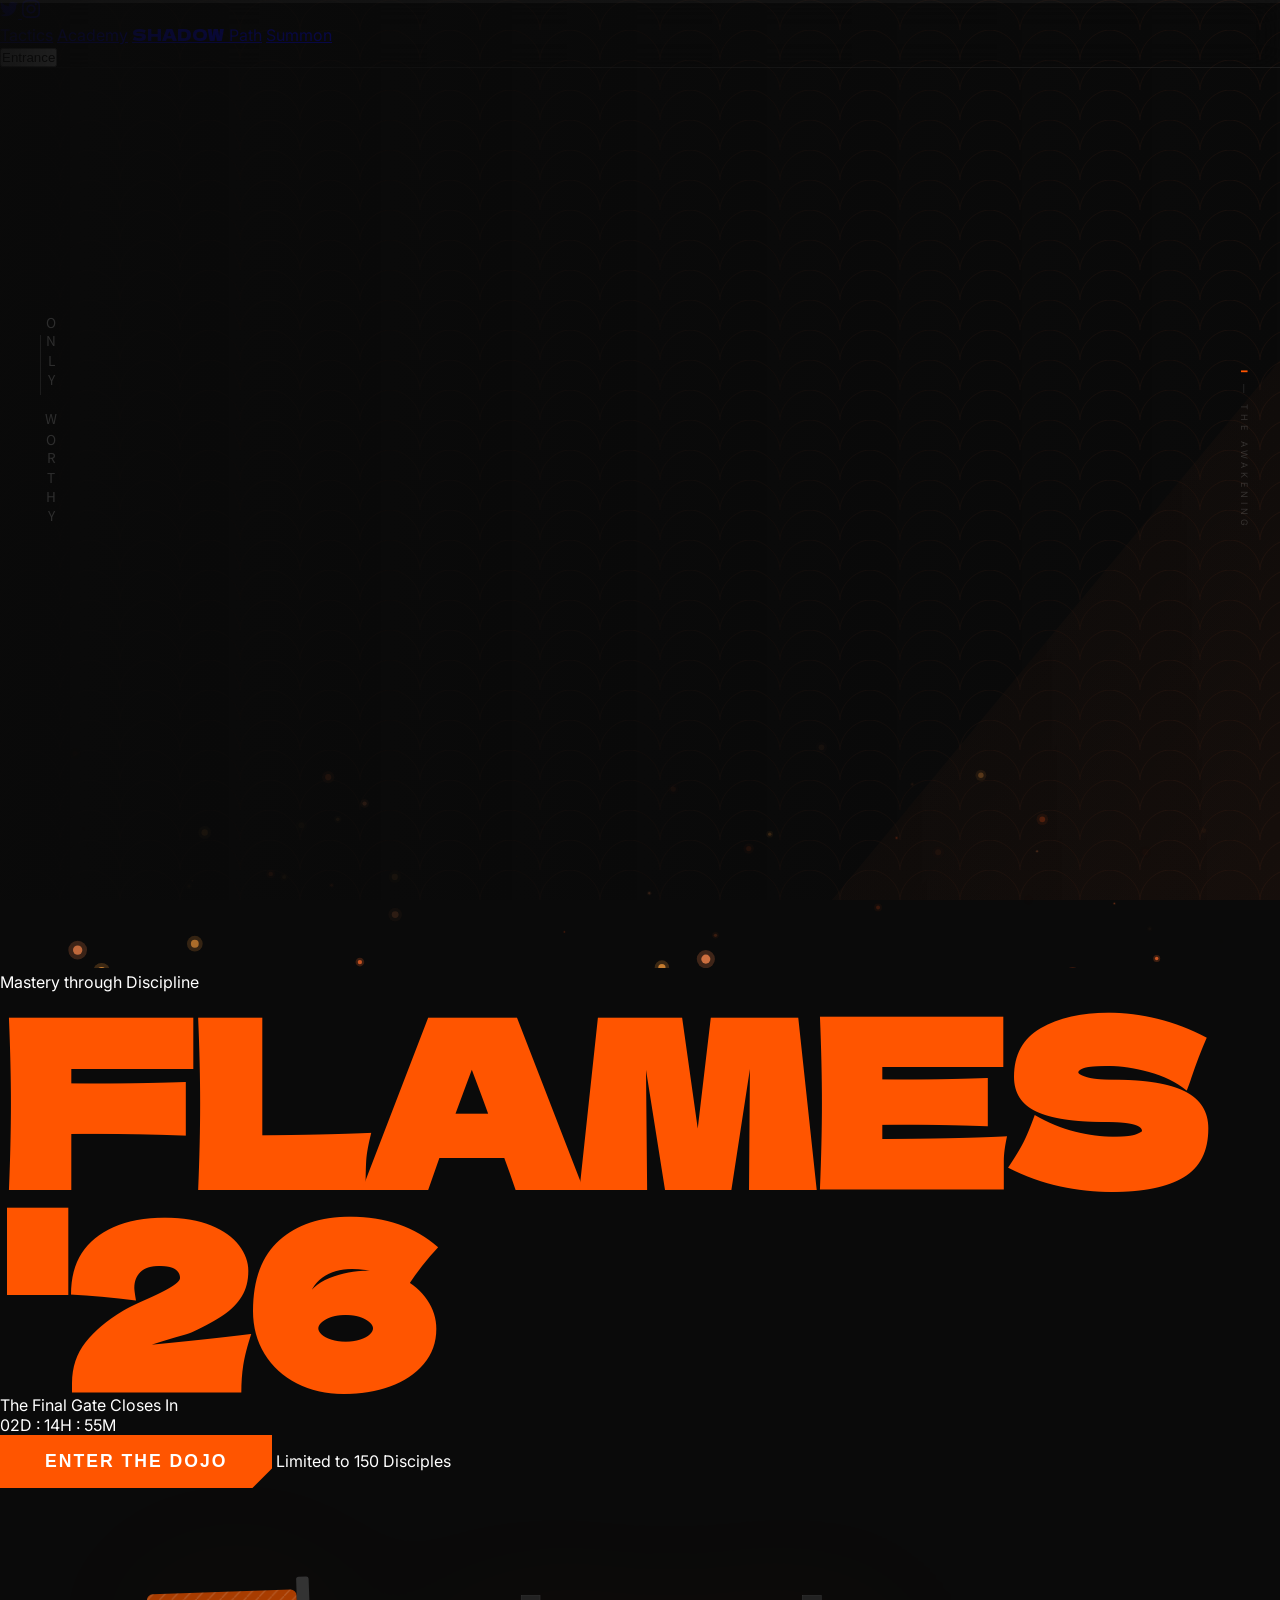
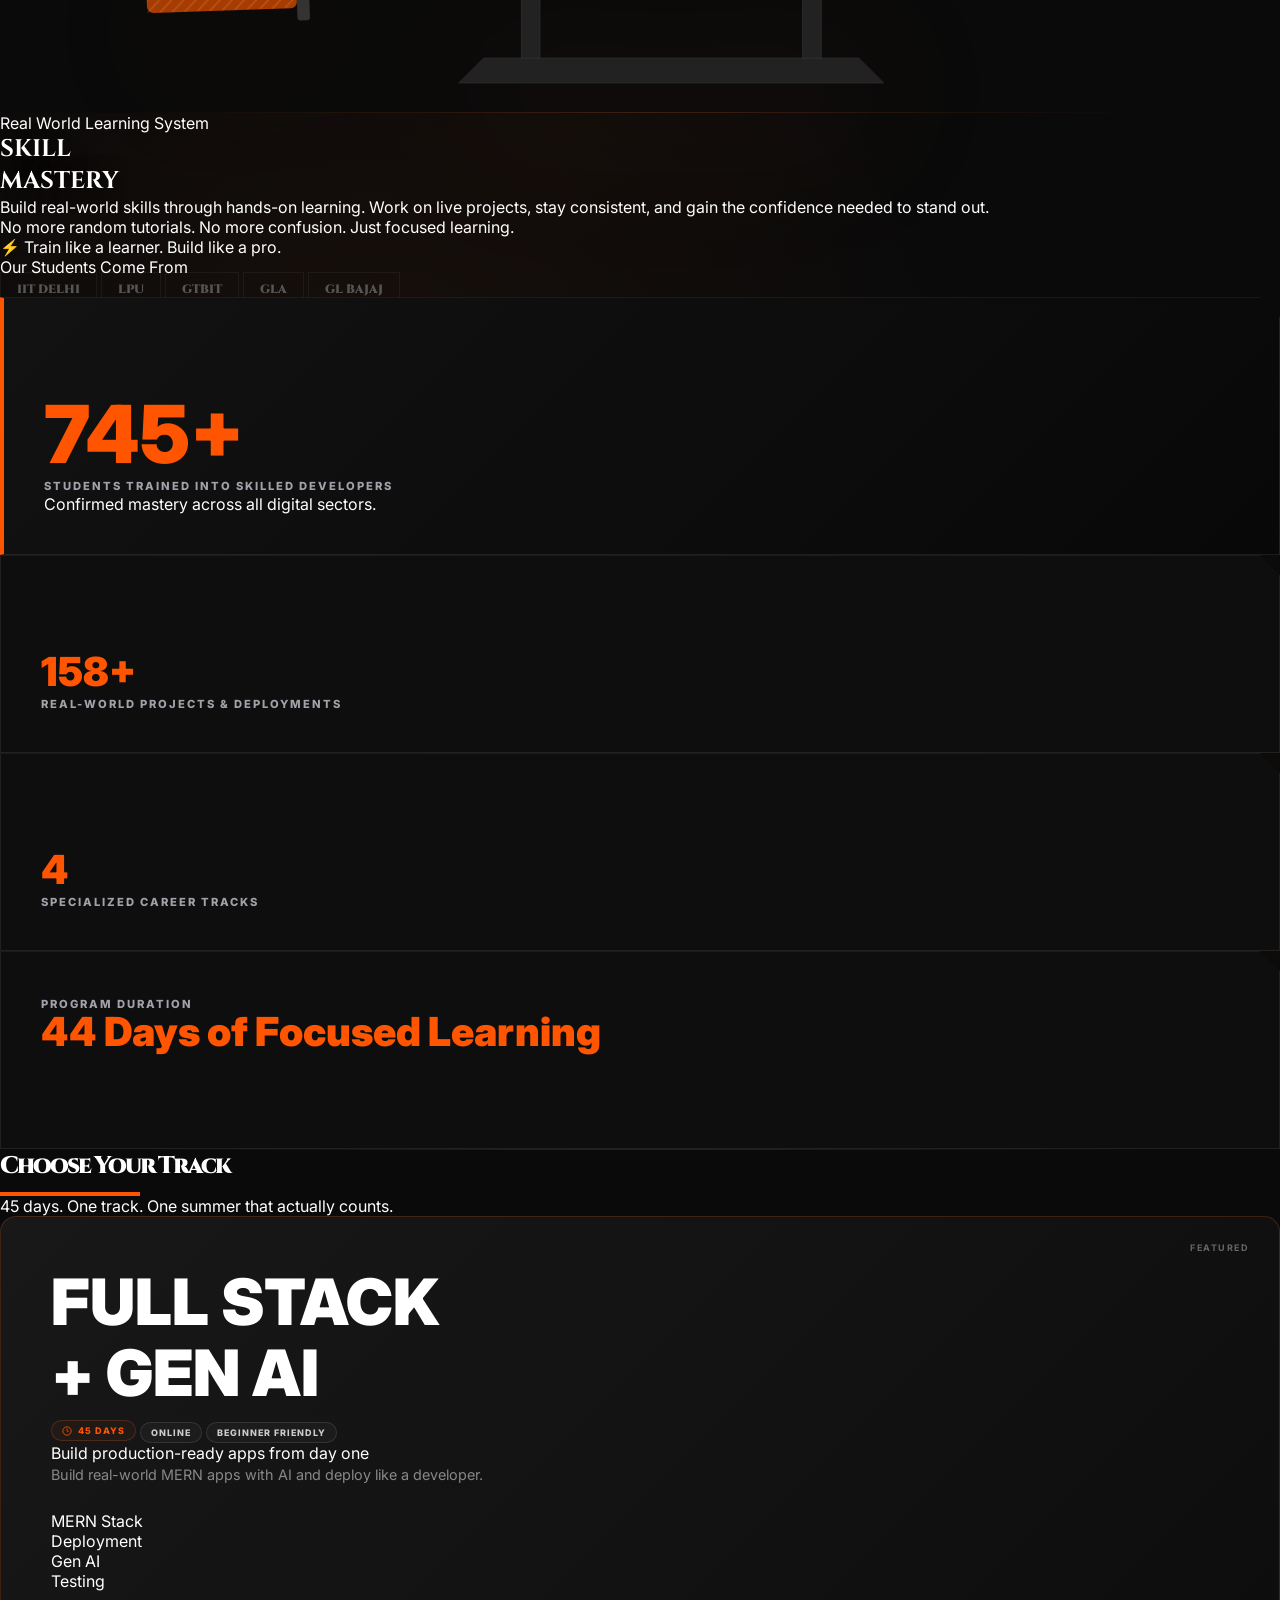
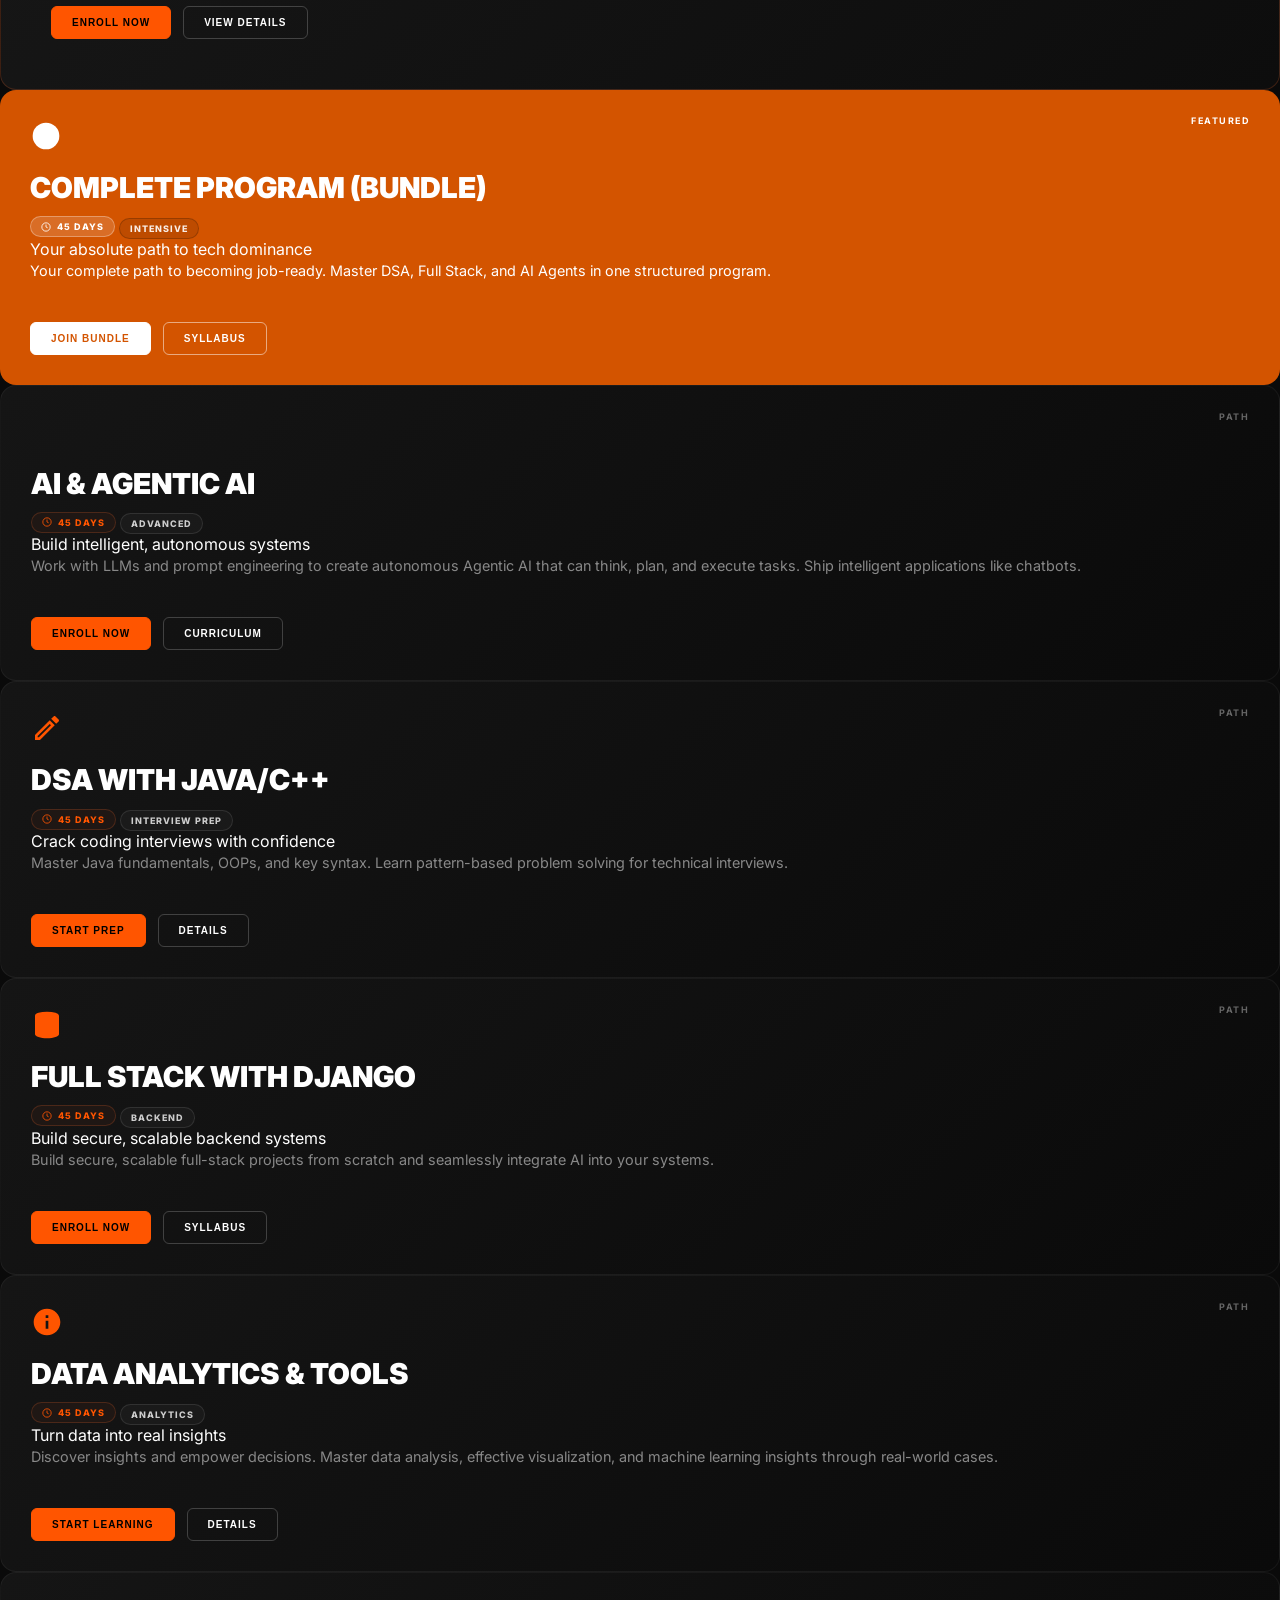
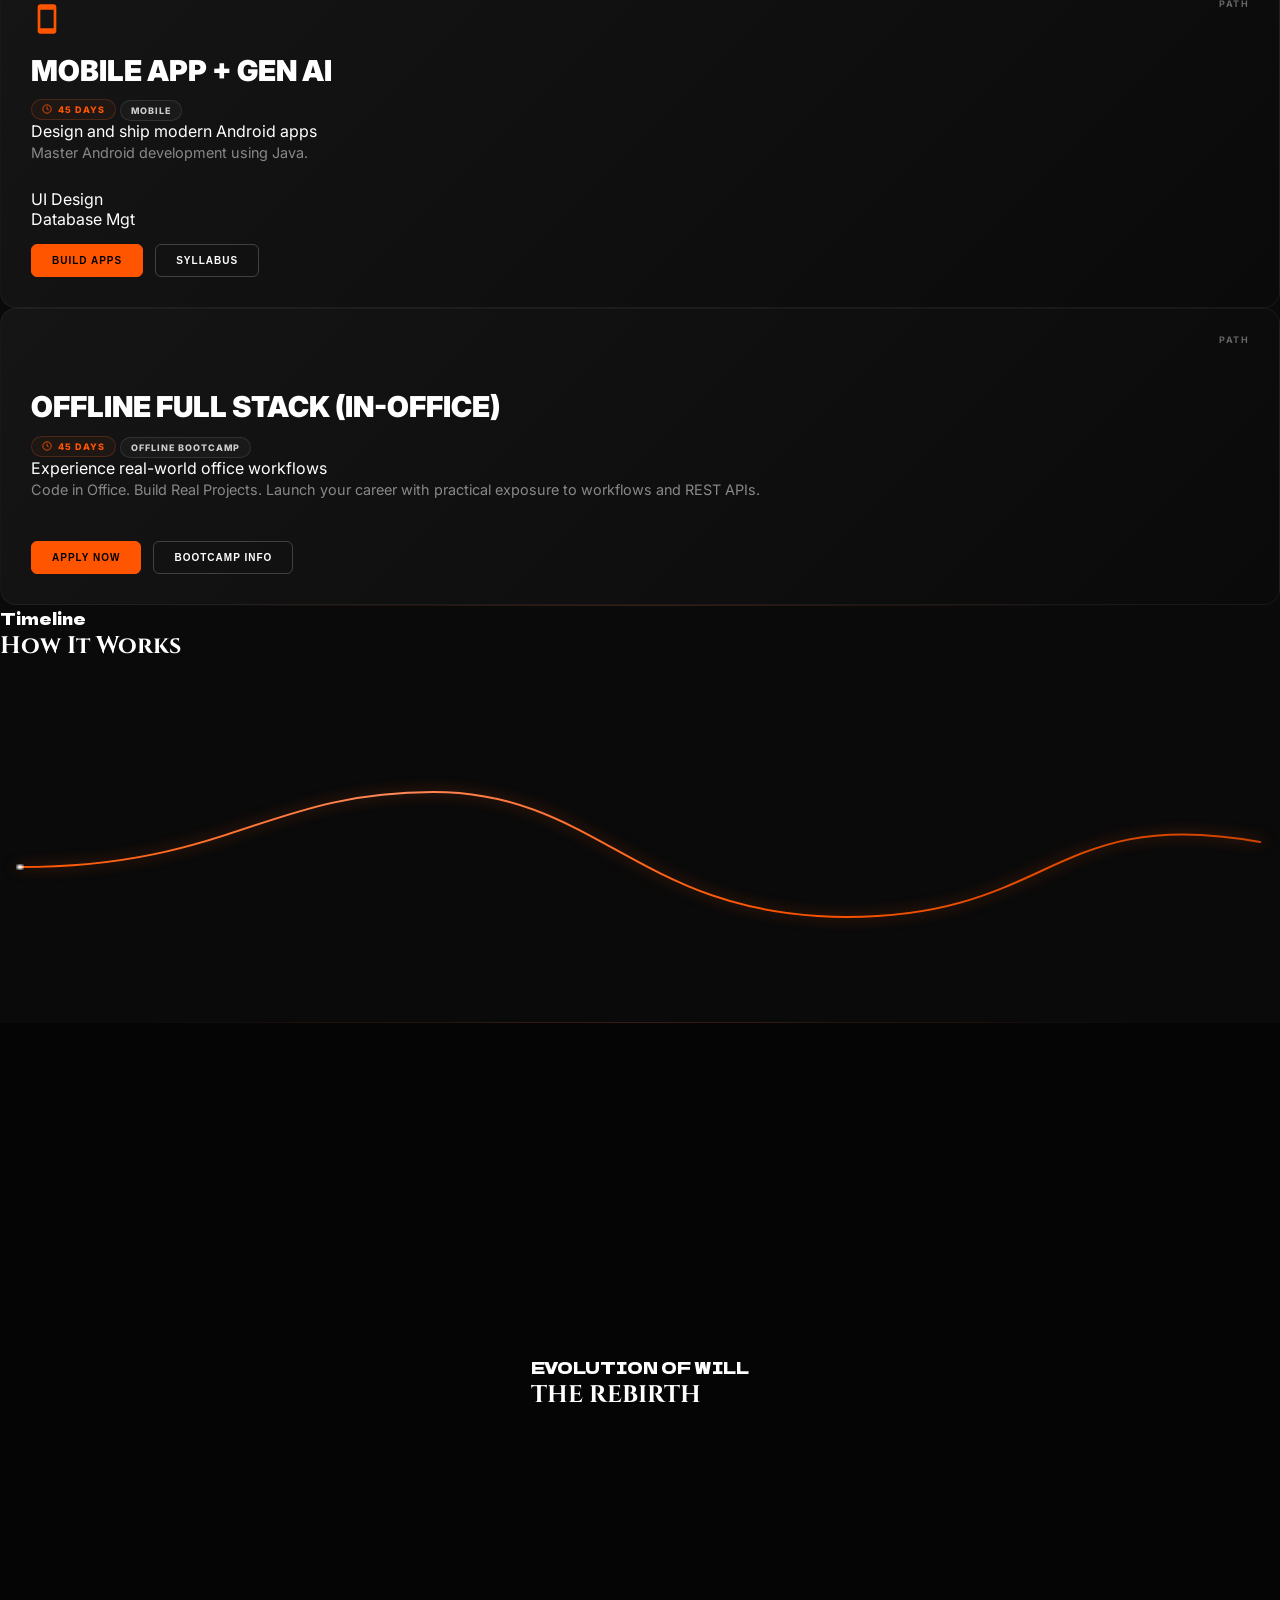
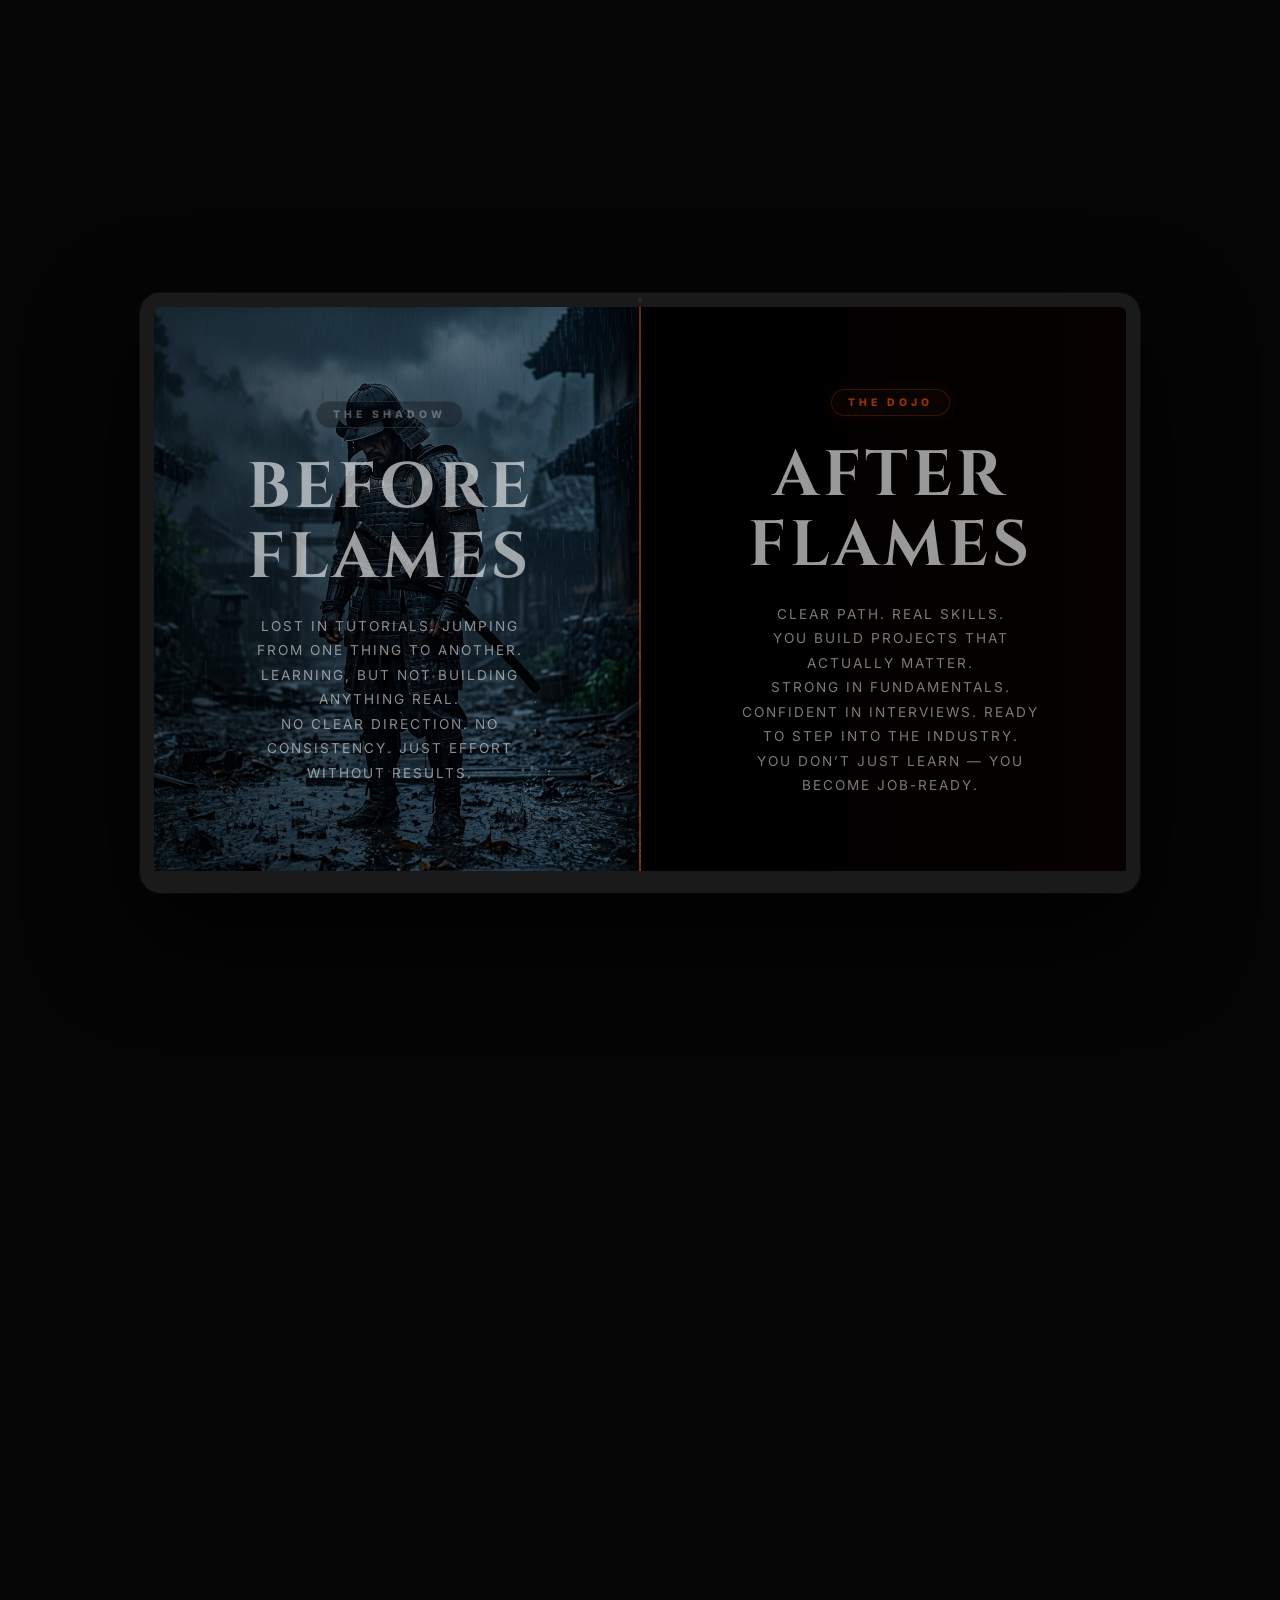
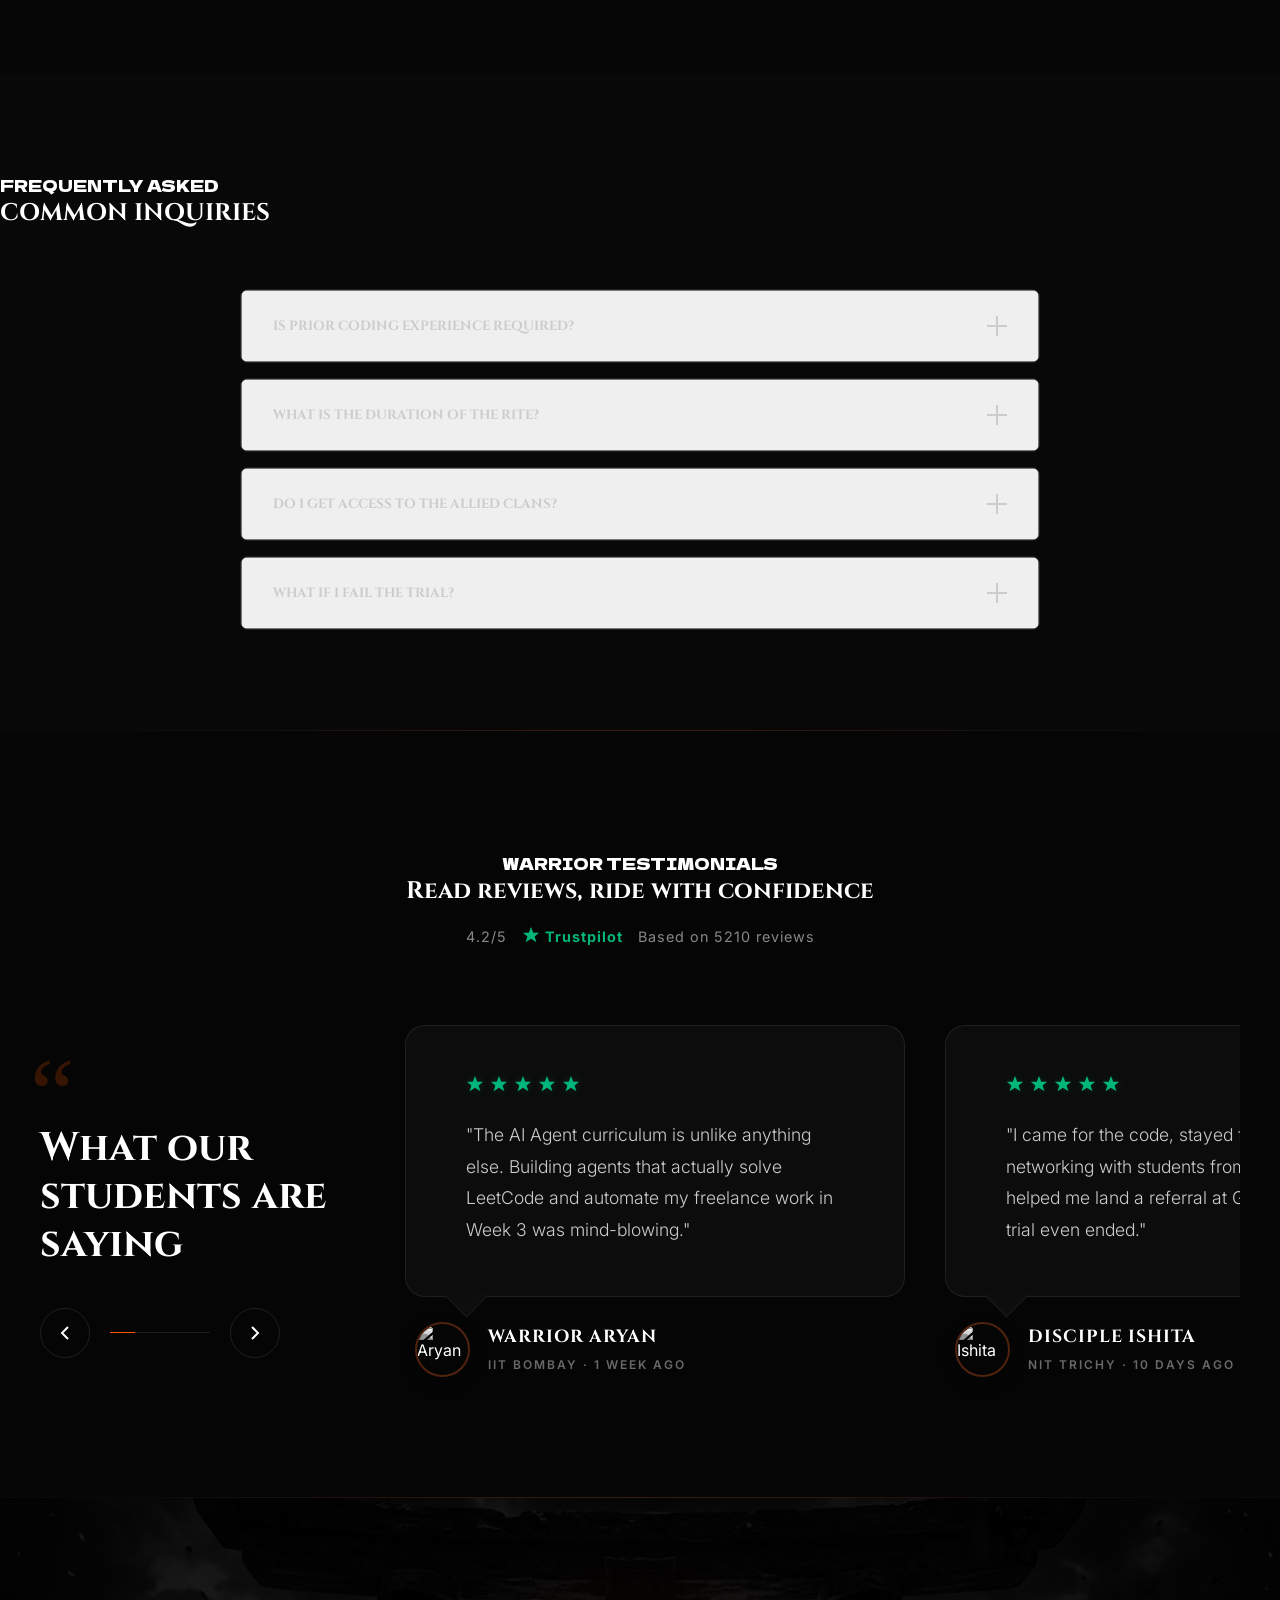
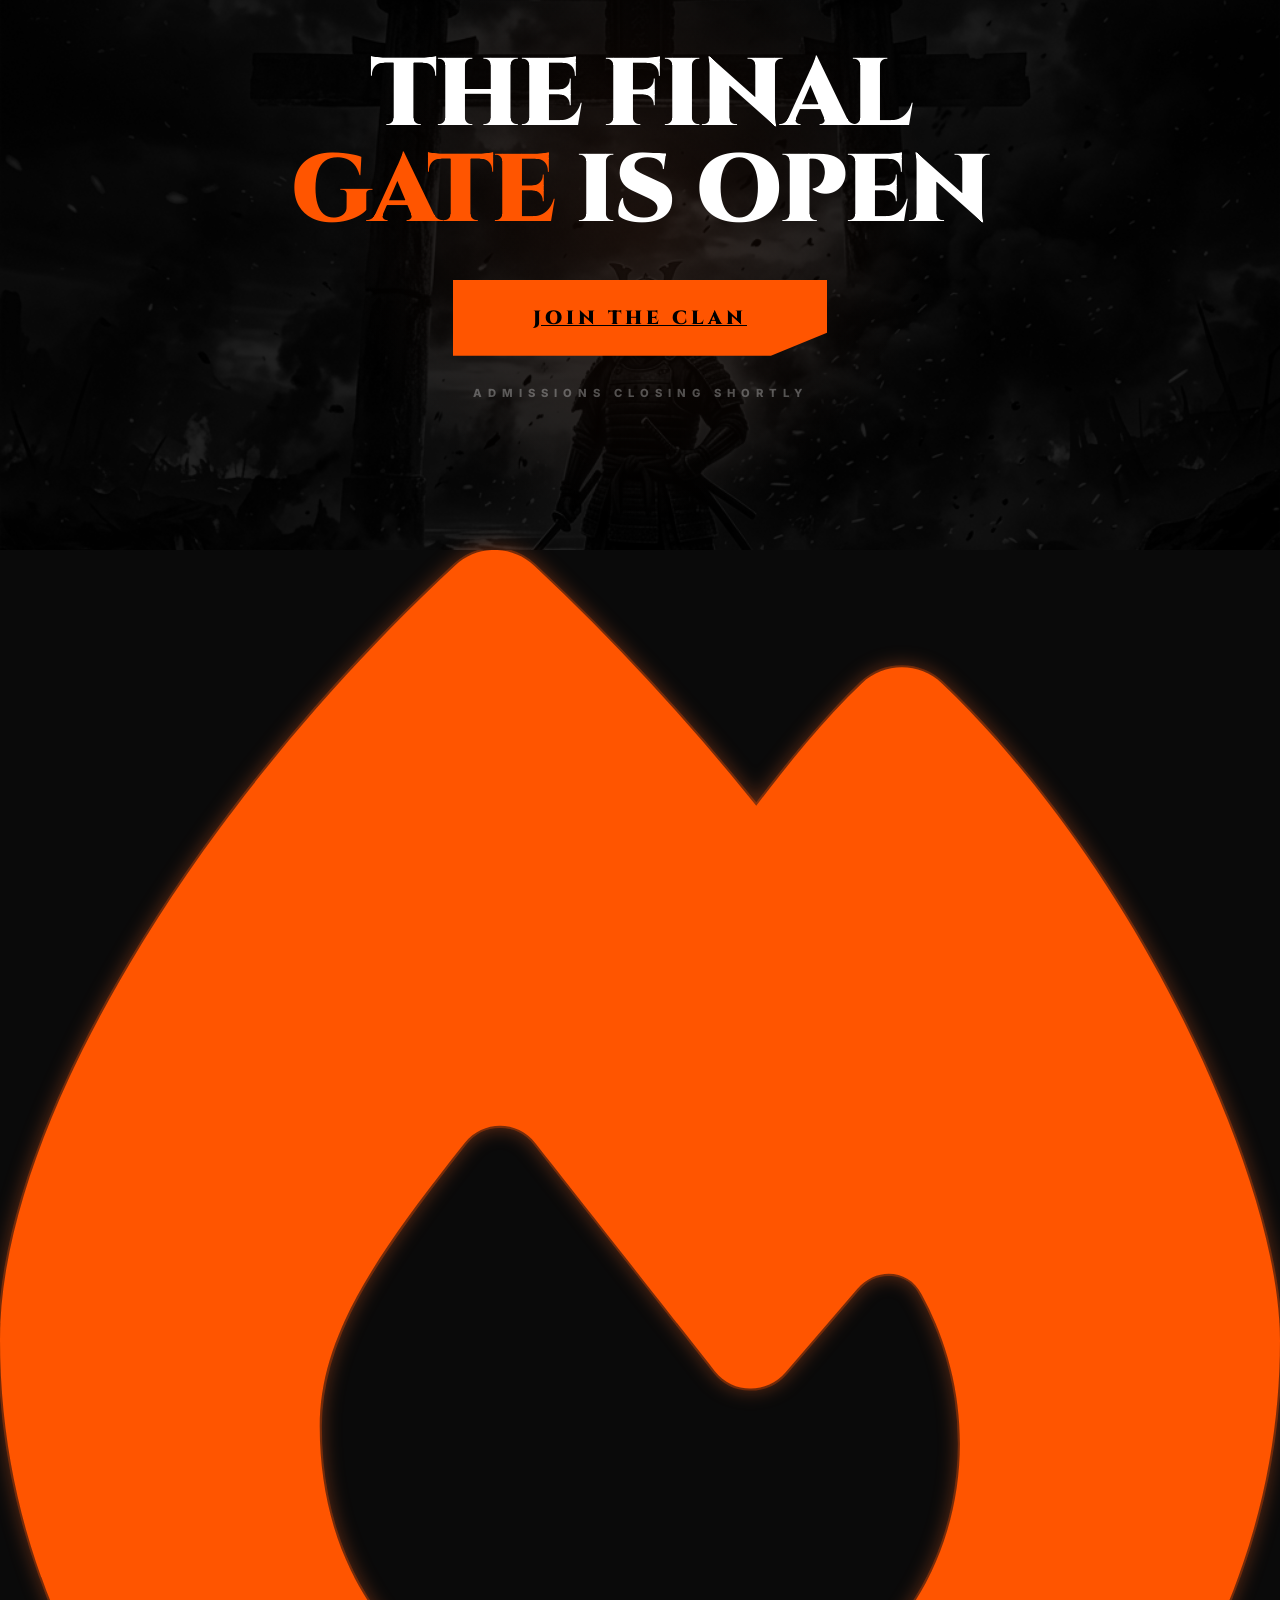
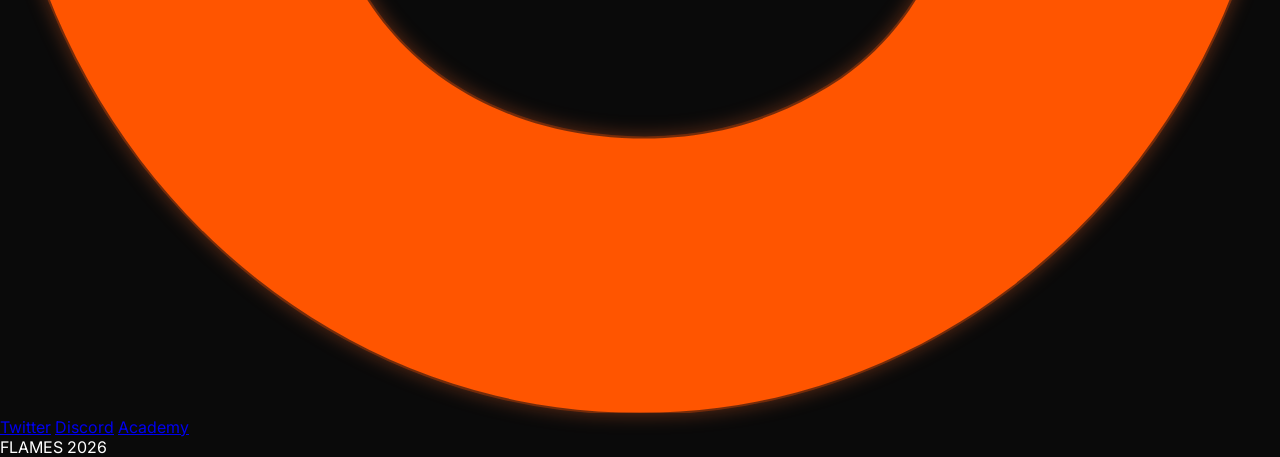
==== commit d9a2f514: "feat: implement ninja-themed ribbon timeline section and update landing page styling and content" ====
--- a/index.html
+++ b/index.html
@@ -2365,6 +2365,232 @@
         @media (max-width: 480px) {
             .arsenal-header {
                 font-size: 1.8rem !important;
+            }
+        }
+
+        /* =====================================================
+           9. HOW IT WORKS — RIBBON TIMELINE
+           ===================================================== */
+        #how-it-works .timeline-wrapper {
+            position: relative;
+            z-index: 2;
+            width: 100%;
+            padding: 80px 20px;
+            display: flex;
+            justify-content: center;
+        }
+
+        #how-it-works #tl4-wrap {
+            position: relative;
+            width: 100%;
+            max-width: 1500px;
+            height: 200px;
+        }
+
+        #how-it-works .tl-svg {
+            position: absolute;
+            top: 0;
+            left: 0;
+            width: 100%;
+            height: 100%;
+            overflow: visible;
+        }
+
+        #how-it-works .ribbon-path {
+            fill: none;
+            stroke: url(#ribbonGrad);
+            stroke-width: 3;
+            stroke-linecap: round;
+            stroke-linejoin: round;
+            stroke-dasharray: 4000;
+            stroke-dashoffset: 4000;
+            filter: drop-shadow(0 0 10px rgba(255, 85, 0, 0.6));
+        }
+
+        #how-it-works .ribbon-path.drawn {
+            animation: drawRibbon 3.5s ease forwards;
+        }
+
+        @keyframes drawRibbon {
+            to {
+                stroke-dashoffset: 0;
+            }
+        }
+
+        #how-it-works .ribbon-spark {
+            offset-path: path("M 0,200 C 250,200 300,80 500,80 S 750,280 1000,280 S 1250,100 1500,160");
+            animation: sparkTravel 5s linear infinite;
+            opacity: 0;
+        }
+
+        #how-it-works .ribbon-spark.go {
+            opacity: 1;
+        }
+
+        @keyframes sparkTravel {
+            0% {
+                offset-distance: 0%;
+            }
+
+            100% {
+                offset-distance: 100%;
+            }
+        }
+
+        #how-it-works .ribbon-node {
+            position: absolute;
+            transform: translate(-50%, -50%);
+            cursor: pointer;
+            z-index: 10;
+        }
+
+        #how-it-works .gem {
+            width: 36px;
+            height: 36px;
+            background: #0a0a0a;
+            border: 2px solid var(--flame-orange);
+            transform: rotate(45deg);
+            display: flex;
+            align-items: center;
+            justify-content: center;
+            transition: all 0.4s cubic-bezier(0.2, 1, 0.3, 1);
+            box-shadow: 0 0 15px rgba(255, 85, 0, 0.3);
+        }
+
+        #how-it-works .gem-text {
+            font-family: 'Inter', sans-serif;
+            font-size: 13px;
+            font-weight: 900;
+            color: var(--flame-orange);
+            transform: rotate(-45deg);
+            transition: color 0.3s;
+        }
+
+        #how-it-works .ribbon-node:hover .gem {
+            transform: rotate(45deg) scale(1.2);
+            background: rgba(255, 85, 0, 0.1);
+            box-shadow: 0 0 25px rgba(255, 85, 0, 0.6);
+        }
+
+        #how-it-works .ribbon-node:hover .gem-text {
+            color: #fff;
+        }
+
+        #how-it-works .ribbon-card {
+            position: absolute;
+            width: 300px;
+            transform: translate(-50%, 0) scaleY(0);
+            transform-origin: top center;
+            opacity: 0;
+            transition: all 0.6s cubic-bezier(0.34, 1.56, 0.64, 1);
+        }
+
+        #how-it-works .ribbon-card.above {
+            transform-origin: bottom center;
+        }
+
+        #how-it-works .ribbon-card.visible {
+            opacity: 1;
+            transform: translate(-50%, 0) scaleY(1);
+        }
+
+        #how-it-works .weapon-card {
+            background: linear-gradient(135deg, #151515 0%, #0a0a0a 100%);
+            border: 1px solid rgba(255, 255, 255, 0.05);
+            border-radius: 16px;
+            padding: 20px;
+            display: flex;
+            flex-direction: column;
+            position: relative;
+            transition: border-color 0.3s ease, box-shadow 0.3s ease, transform 0.3s ease;
+            min-height: 150px;
+            overflow: hidden;
+        }
+
+        #how-it-works .weapon-card::before {
+            content: '';
+            position: absolute;
+            inset: 0;
+            border-radius: 16px;
+            background: radial-gradient(circle at 50% 50%, rgba(255, 85, 0, 0.08), transparent 70%);
+            opacity: 0;
+            transition: opacity 0.3s ease;
+            pointer-events: none;
+            z-index: 0;
+        }
+
+        #how-it-works .weapon-card:hover::before {
+            opacity: 1;
+        }
+
+        #how-it-works .weapon-card:hover {
+            border-color: rgba(255, 85, 0, 0.5);
+            box-shadow: 0 20px 40px rgba(0, 0, 0, 0.5), 0 0 20px rgba(255, 85, 0, 0.1);
+            transform: translateY(-6px);
+            z-index: 10;
+        }
+
+        #how-it-works .c-year {
+            font-size: 10px;
+            color: var(--flame-orange);
+            letter-spacing: 3px;
+            margin-bottom: 10px;
+            font-family: 'Inter', sans-serif;
+            text-transform: uppercase;
+            font-weight: 800;
+        }
+
+        #how-it-works .c-title {
+            font-size: 1.15rem;
+            color: #ffffff;
+            margin-bottom: 8px;
+            font-weight: 900;
+            font-family: 'Cinzel', serif;
+            text-transform: uppercase;
+            letter-spacing: 1px;
+            line-height: 1.2;
+        }
+
+        #how-it-works .c-text {
+            font-size: 0.85rem;
+            color: #888888;
+            line-height: 1.5;
+            font-family: 'Inter', sans-serif;
+            font-weight: 400;
+        }
+
+        #how-it-works .c-icon {
+            color: var(--flame-orange);
+            float: right;
+            margin-left: 12px;
+            width: 40px;
+            height: 40px;
+            display: flex;
+            align-items: center;
+            justify-content: center;
+            background: rgba(255, 255, 255, 0.03);
+            border-radius: 8px;
+            border: 1px solid rgba(255, 255, 255, 0.05);
+            transition: all 0.3s ease;
+        }
+
+        @media (max-width: 768px) {
+            #how-it-works .timeline-wrapper {
+                overflow-x: auto;
+                justify-content: flex-start;
+                padding-left: 20px;
+            }
+
+            #how-it-works #tl4-wrap {
+                min-width: 1200px;
+            }
+
+            #how-it-works .ribbon-card {
+                width: 260px;
+            }
+
+            #how-it-works .weapon-card {
+                padding: 20px;
             }
         }
     </style>
@@ -2461,7 +2687,7 @@
             class="absolute top-0 left-0 w-full h-full pointer-events-none z-0 opacity-80"></canvas>
         <div class="fire-glow-overlay"></div>
 
-        <div class="vertical-label jp-font">プレミアムな選択</div>
+        <div class="vertical-label jp-font">ONLY WORTHY</div>
 
         <div class="text-center z-20 px-3 md:px-0">
             <p class="text-[8px] md:text-[10px] font-bold uppercase tracking-[2px] md:tracking-[8px] text-[var(--text-secondary)] mb-6 hero-element"
@@ -2469,7 +2695,7 @@
                 Mastery through Discipline
             </p>
             <h1 class="hero-title japan-font hero-element" id="hero-title-main"
-                style="opacity:0; transform:translateY(40px);">FLAMES '26</h1>
+                style="opacity:0; transform:translateY(40px);">FLAMES <span class="text-white">'26</span></h1>
 
             <div class="mt-10 flex flex-col md:flex-row items-center justify-center gap-5 md:gap-10 hero-element"
                 style="opacity:0; transform:translateY(40px);">
@@ -2673,13 +2899,10 @@
 
         <div class="max-w-7xl mx-auto relative z-10">
             <div class="mb-10 md:mb-24 reveal-up">
-                <h2 class="arsenal-header cinzel-font text-3xl md:text-6xl lg:text-7xl italic text-white mb-4 uppercase">THE ARSENAL
-                </h2>
+                <h2 class="arsenal-header cinzel-font text-3xl md:text-6xl lg:text-7xl italic text-white mb-4 uppercase">Choose Your Track</h2>
                 <div class="arsenal-header-underline mb-6"></div>
                 <div class="text-neutral-400 max-w-lg">
-                    <p class="text-sm md:text-base leading-relaxed">Choose your path. Master your craft.<br>
-                        <span class="text-white font-bold">Train with focus. Build with purpose.</span>
-                    </p>
+                    <p class="text-sm md:text-base leading-relaxed">45 days. One track. One summer that actually counts.</p>
                 </div>
             </div>
 
@@ -2986,12 +3209,50 @@
     <div class="section-divider"></div>
 
     <!-- =====================================================
+         HOW IT WORKS — RIBBON TIMELINE
+         ===================================================== -->
+    <section id="how-it-works" class="py-24 bg-[#0a0a0a] relative overflow-hidden">
+        <div class="max-w-7xl mx-auto px-4 relative z-20 mb-24 reveal-up">
+            <span class="japan-font text-[#ff5500] text-[10px] md:text-sm tracking-widest block mb-4 uppercase">Timeline</span>
+            <h2 class="cinzel-font text-3xl md:text-5xl lg:text-6xl font-black mb-4 text-white uppercase">How It Works</h2>
+            <div class="w-20 h-1 bg-gradient-to-r from-[#ff5500] to-transparent"></div>
+        </div>
+
+        <div class="timeline-wrapper">
+            <div id="tl4-wrap">
+                <svg class="tl-svg" viewBox="0 0 1500 320" preserveAspectRatio="none">
+                    <defs>
+                        <linearGradient id="ribbonGrad" x1="0%" y1="0%" x2="100%" y2="0%">
+                            <stop offset="0%" stop-color="#ff5500" />
+                            <stop offset="30%" stop-color="#ff8a5a" />
+                            <stop offset="60%" stop-color="#ff5500" />
+                            <stop offset="100%" stop-color="#cc4400" />
+                        </linearGradient>
+                        <filter id="spark-blur">
+                            <feGaussianBlur stdDeviation="2" />
+                        </filter>
+                    </defs>
+
+                    <path class="ribbon-path" d="M 0,200 C 250,200 300,80 500,80 S 750,280 1000,280 S 1250,100 1500,160" />
+
+                    <!-- Travelling sparkle circle -->
+                    <circle class="ribbon-spark" r="4" fill="#ffffff" filter="url(#spark-blur)" />
+                </svg>
+                <div id="tl4-cards"></div>
+            </div>
+        </div>
+    </section>
+
+    <!-- Section Divider -->
+    <div class="section-divider"></div>
+
+    <!-- =====================================================
          BEFORE VS AFTER — THE REBIRTH
          ===================================================== -->
     <section id="transformation">
         <div class="trans-header text-center">
             <div class="reveal-up is-visible">
-                <span class="japan-font text-[#666] text-sm tracking-widest block mb-4">意志の進化</span>
+                <span class="japan-font text-[#666] text-sm tracking-widest block mb-4">EVOLUTION OF WILL</span>
                 <h2 class="cinzel-font text-3xl md:text-6xl font-black mb-4">THE REBIRTH</h2>
                 <div class="w-20 h-1 bg-gradient-to-r from-transparent via-[#ff5500] to-transparent mx-auto"></div>
             </div>
@@ -3042,8 +3303,8 @@
     <section id="faq">
         <div class="max-w-7xl mx-auto px-4">
             <div class="text-center reveal-up">
-                <span class="japan-font text-[#ff5500] text-sm tracking-widest block mb-4">よくある質問</span>
-                <h2 class="cinzel-font text-3xl md:text-5xl font-black mb-4">DOJO INQUIRIES</h2>
+                <span class="japan-font text-[#ff5500] text-sm tracking-widest block mb-4">FREQUENTLY ASKED</span>
+                <h2 class="cinzel-font text-3xl md:text-5xl font-black mb-4">COMMON INQUIRIES</h2>
                 <div class="w-20 h-1 bg-gradient-to-r from-transparent via-[#ff5500] to-transparent mx-auto"></div>
             </div>
 
@@ -3115,7 +3376,7 @@
          ===================================================== -->
     <section id="reviews">
         <div class="reviews-header-large reveal-up">
-            <span class="japan-font text-[#ff5500] text-sm tracking-widest block mb-4">戦士の証言</span>
+            <span class="japan-font text-[#ff5500] text-sm tracking-widest block mb-4">WARRIOR TESTIMONIALS</span>
             <h2 class="cinzel-font text-3xl md:text-5xl font-black mb-4 uppercase">Read reviews, ride with confidence
             </h2>
             <div class="reviews-badge">
@@ -4113,6 +4374,128 @@
             });
         });
 
+        /* =====================================================
+           12. HOW IT WORKS — RIBBON TIMELINE LOGIC
+           ===================================================== */
+        (function () {
+            const tlData = [
+                {
+                    phase: 'Phase 01',
+                    title: 'PICK YOUR TRACK',
+                    text: 'Choose the path that matches your goal',
+                    icon: '<svg width="26" height="26" viewBox="0 0 24 24" fill="none"><path d="M6 4H14C15.1046 4 16 4.89543 16 6V18C16 19.1046 15.1046 20 14 20H6C4.89543 20 4 19.1046 4 18V6C4 4.89543 4.89543 4 6 4Z" fill="#2a0a00" stroke="#ff5500" stroke-width="1.5"/><path d="M16 6C16 4.89543 16.8954 4 18 4C19.1046 4 20 4.89543 20 6V18C20 19.1046 19.1046 20 18 20C16.8954 20 16 19.1046 16 18" fill="#ff8a5a" stroke="#ff5500" stroke-width="1.5"/><line x1="8" y1="9" x2="12" y2="9" stroke="#ffffff" stroke-width="1.5" stroke-linecap="round"/><line x1="8" y1="13" x2="10" y2="13" stroke="#ffffff" stroke-width="1.5" stroke-linecap="round"/></svg>'
+                },
+                {
+                    phase: 'Phase 02',
+                    title: 'FOLLOW DAILY TASKS',
+                    text: 'Show up every day. No skipping.',
+                    icon: '<svg width="26" height="26" viewBox="0 0 24 24" fill="none" style="transform: rotate(45deg);"><path d="M12 2L15 10L12 16L9 10L12 2Z" fill="#2a0a00" stroke="#ff5500" stroke-width="1.5" stroke-linejoin="round"/><rect x="11" y="16" width="2" height="4" fill="#ff8a5a" stroke="#ff5500" stroke-width="1.5"/><circle cx="12" cy="21.5" r="1.5" fill="none" stroke="#ffffff" stroke-width="1.5"/><line x1="12" y1="5" x2="12" y2="13" stroke="#ff8a5a" stroke-width="1.5"/></svg>'
+                },
+                {
+                    phase: 'Phase 03',
+                    title: 'BUILD PROJECTS',
+                    text: 'Real projects that solve real problems',
+                    icon: '<svg width="26" height="26" viewBox="0 0 24 24" fill="none"><path d="M12 2L14.5 9.5L22 12L14.5 14.5L12 22L9.5 14.5L2 12L9.5 9.5L12 2Z" fill="#2a0a00" stroke="#ff5500" stroke-width="1.5" stroke-linejoin="round"/><circle cx="12" cy="12" r="3" fill="#ff8a5a" stroke="#ffffff" stroke-width="1.5"/></svg>'
+                },
+                {
+                    phase: 'Phase 04',
+                    title: 'BECOME JOB-READY',
+                    text: 'Walk out with a portfolio, not just notes',
+                    icon: '<svg width="26" height="26" viewBox="0 0 24 24" fill="none"><circle cx="12" cy="12" r="9" fill="#2a0a00" stroke="#ff5500" stroke-width="1.5"/><rect x="5.5" y="8" width="13" height="6" rx="3" fill="#ff8a5a" stroke="#ff5500" stroke-width="1.5"/><circle cx="9" cy="11" r="1.5" fill="#ffffff"/><circle cx="15" cy="11" r="1.5" fill="#ffffff"/><path d="M20 10.5L23 9M20.5 12.5L23 14" stroke="#ff5500" stroke-width="1.5" stroke-linecap="round"/></svg>'
+                }
+            ];
+
+            const wrapper = document.getElementById('tl4-cards');
+            const wrapContainer = document.getElementById('tl4-wrap');
+            const pathEl = document.querySelector('#how-it-works .ribbon-path');
+            const sparkEl = document.querySelector('#how-it-works .ribbon-spark');
+
+            // Mathematical formula to track the stretched SVG bezier curve (1500px wide)
+            function ribbonPoint(t) {
+                if (t < 0.33) {
+                    const lt = t / 0.33;
+                    return { x: 0 + lt * 500, y: 200 + (80 - 200) * lt * lt };
+                } else if (t < 0.67) {
+                    const lt = (t - 0.33) / 0.34;
+                    return { x: 500 + lt * (1000 - 500), y: 80 + (280 - 80) * lt };
+                } else {
+                    const lt = (t - 0.67) / 0.33;
+                    return { x: 1000 + lt * (1500 - 1000), y: 280 + (160 - 280) * lt };
+                }
+            }
+
+            // Positions mapping to nodes along the curve (matching the 4 phases)
+            const ts = [0.12, 0.38, 0.62, 0.88];
+            const ribbonNodes = [];
+
+            ts.forEach((t, i) => {
+                const pt = ribbonPoint(t);
+                const xr = pt.x / 1500 * 100;
+                const yr = pt.y / 320 * 100;
+
+                // Determine strict alternation: Below, Above, Below, Above
+                const above = (i % 2 !== 0);
+
+                // Create Node (Diamond) with Number
+                const node = document.createElement('div');
+                node.className = 'ribbon-node';
+                node.style.cssText = `left:${xr}%; top:${yr}%; opacity:0; transition:opacity 0.5s ${0.4 + i * 0.3}s;`;
+                node.innerHTML = `<div class="gem"><span class="gem-text">0${i + 1}</span></div>`;
+                wrapper.appendChild(node);
+                ribbonNodes.push(node);
+
+                // Create Associated Card
+                const card = document.createElement('div');
+                card.className = `ribbon-card ${above ? 'above' : 'below'}`;
+
+                // Calculate top/bottom offset anchoring exactly to the node
+                if (above) {
+                    const bottomOffset = `calc(${100 - yr}% + 35px)`;
+                    card.style.cssText = `left:${xr}%; bottom:${bottomOffset}; transition:all 0.7s ${0.6 + i * 0.3}s;`;
+                } else {
+                    const topOffset = `calc(${yr}% + 35px)`;
+                    card.style.cssText = `left:${xr}%; top:${topOffset}; transition:all 0.7s ${0.6 + i * 0.3}s;`;
+                }
+
+                card.innerHTML = `
+                <div class="weapon-card">
+                  <span class="c-icon">${tlData[i].icon}</span>
+                  <div class="c-year">${tlData[i].phase}</div>
+                  <div class="c-title">${tlData[i].title}</div>
+                  <div class="c-text">${tlData[i].text}</div>
+                </div>
+              `;
+                wrapper.appendChild(card);
+            });
+
+            // ───── INTERSECTION OBSERVER FOR ANIMATION ─────
+            const obs = new IntersectionObserver((entries) => {
+                if (entries[0].isIntersecting) {
+                    pathEl.classList.add('drawn');
+                    sparkEl.classList.add('go');
+
+                    setTimeout(() => {
+                        ribbonNodes.forEach((n, i) => setTimeout(() => n.style.opacity = '1', i * 220));
+                        document.querySelectorAll('#how-it-works .ribbon-card').forEach((c, i) => setTimeout(() => c.classList.add('visible'), 500 + i * 220));
+                    }, 1200);
+
+                    obs.disconnect();
+                }
+            }, { threshold: 0.3 });
+
+            if (wrapContainer) obs.observe(wrapContainer);
+
+            // ───── HORIZONTAL SCROLL WITH MOUSE WHEEL ─────
+            const scrollWrapper = document.querySelector('#how-it-works .timeline-wrapper');
+            scrollWrapper?.addEventListener('wheel', (e) => {
+                if (Math.abs(e.deltaY) > Math.abs(e.deltaX) && window.innerWidth <= 768) {
+                    e.preventDefault();
+                    scrollWrapper.scrollLeft += e.deltaY * 1.5;
+                }
+            }, { passive: false });
+
+        })();
+
     </script>
 </body>
 
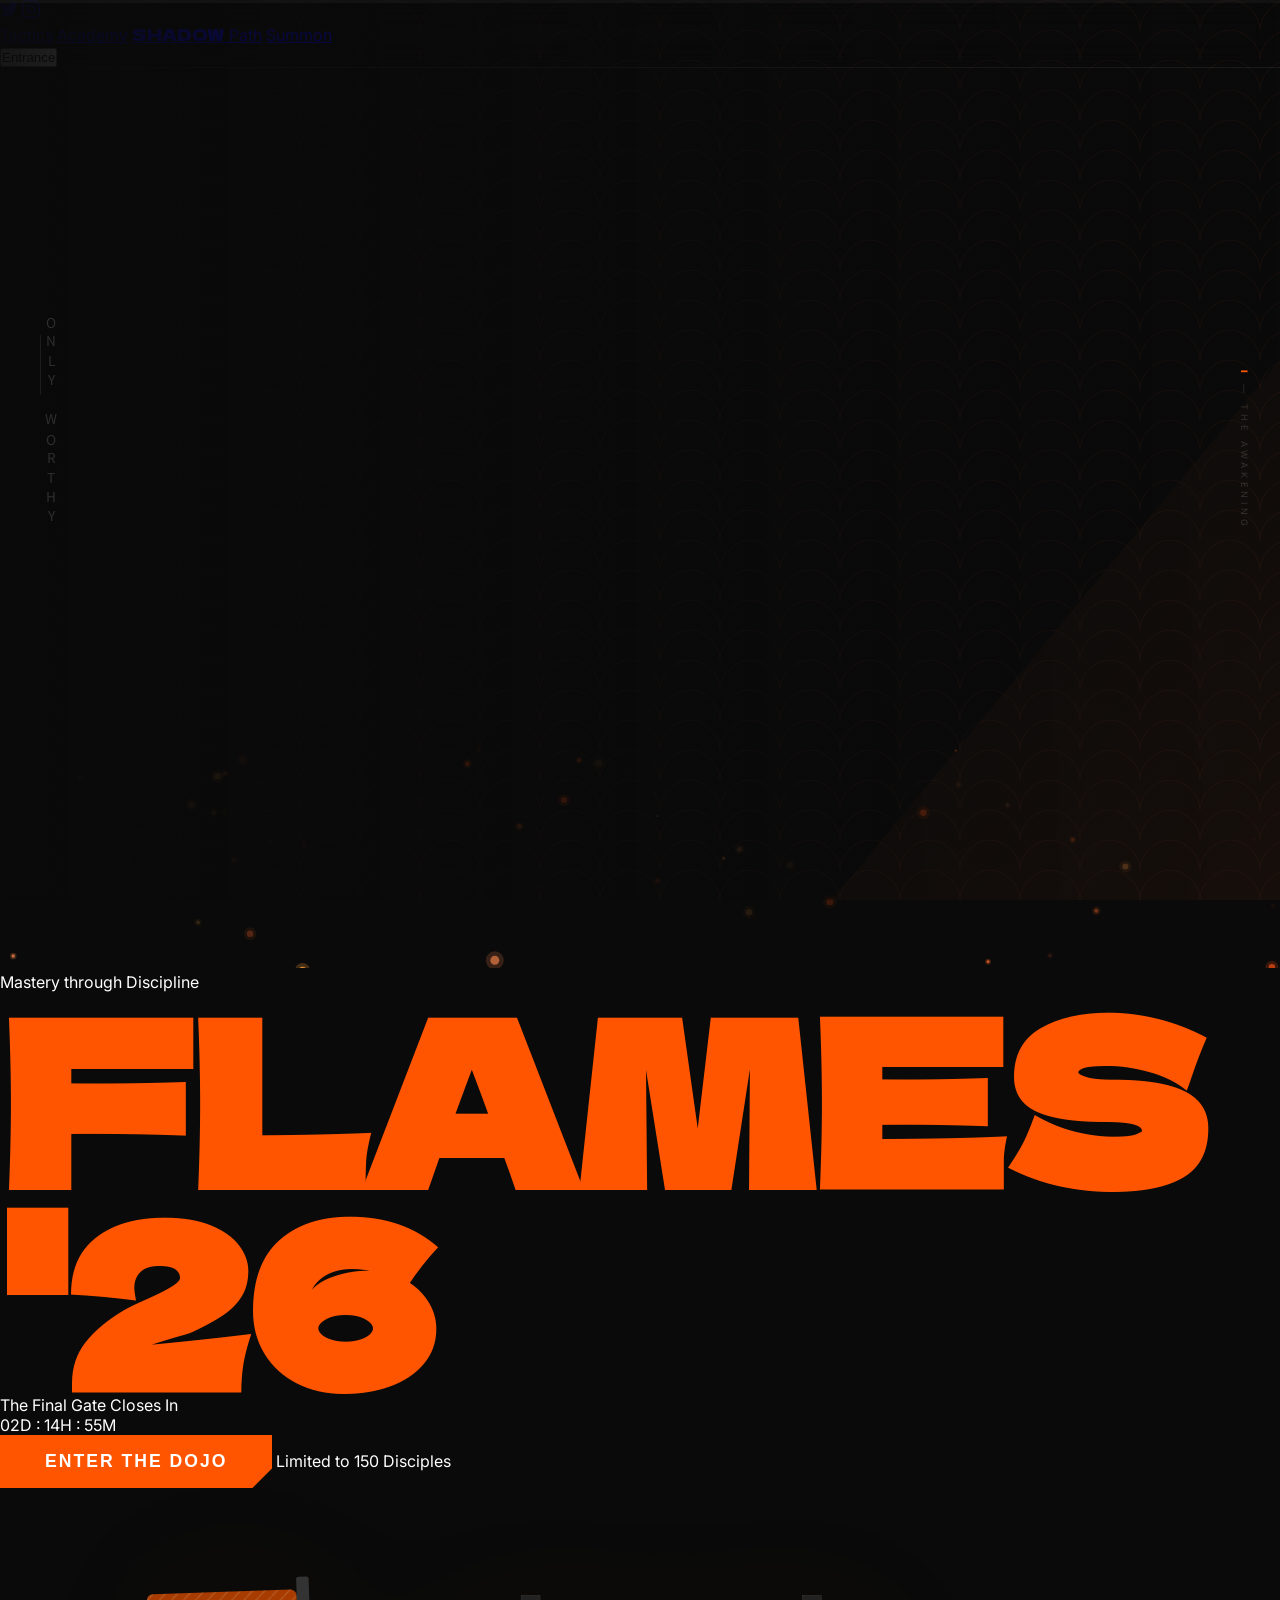
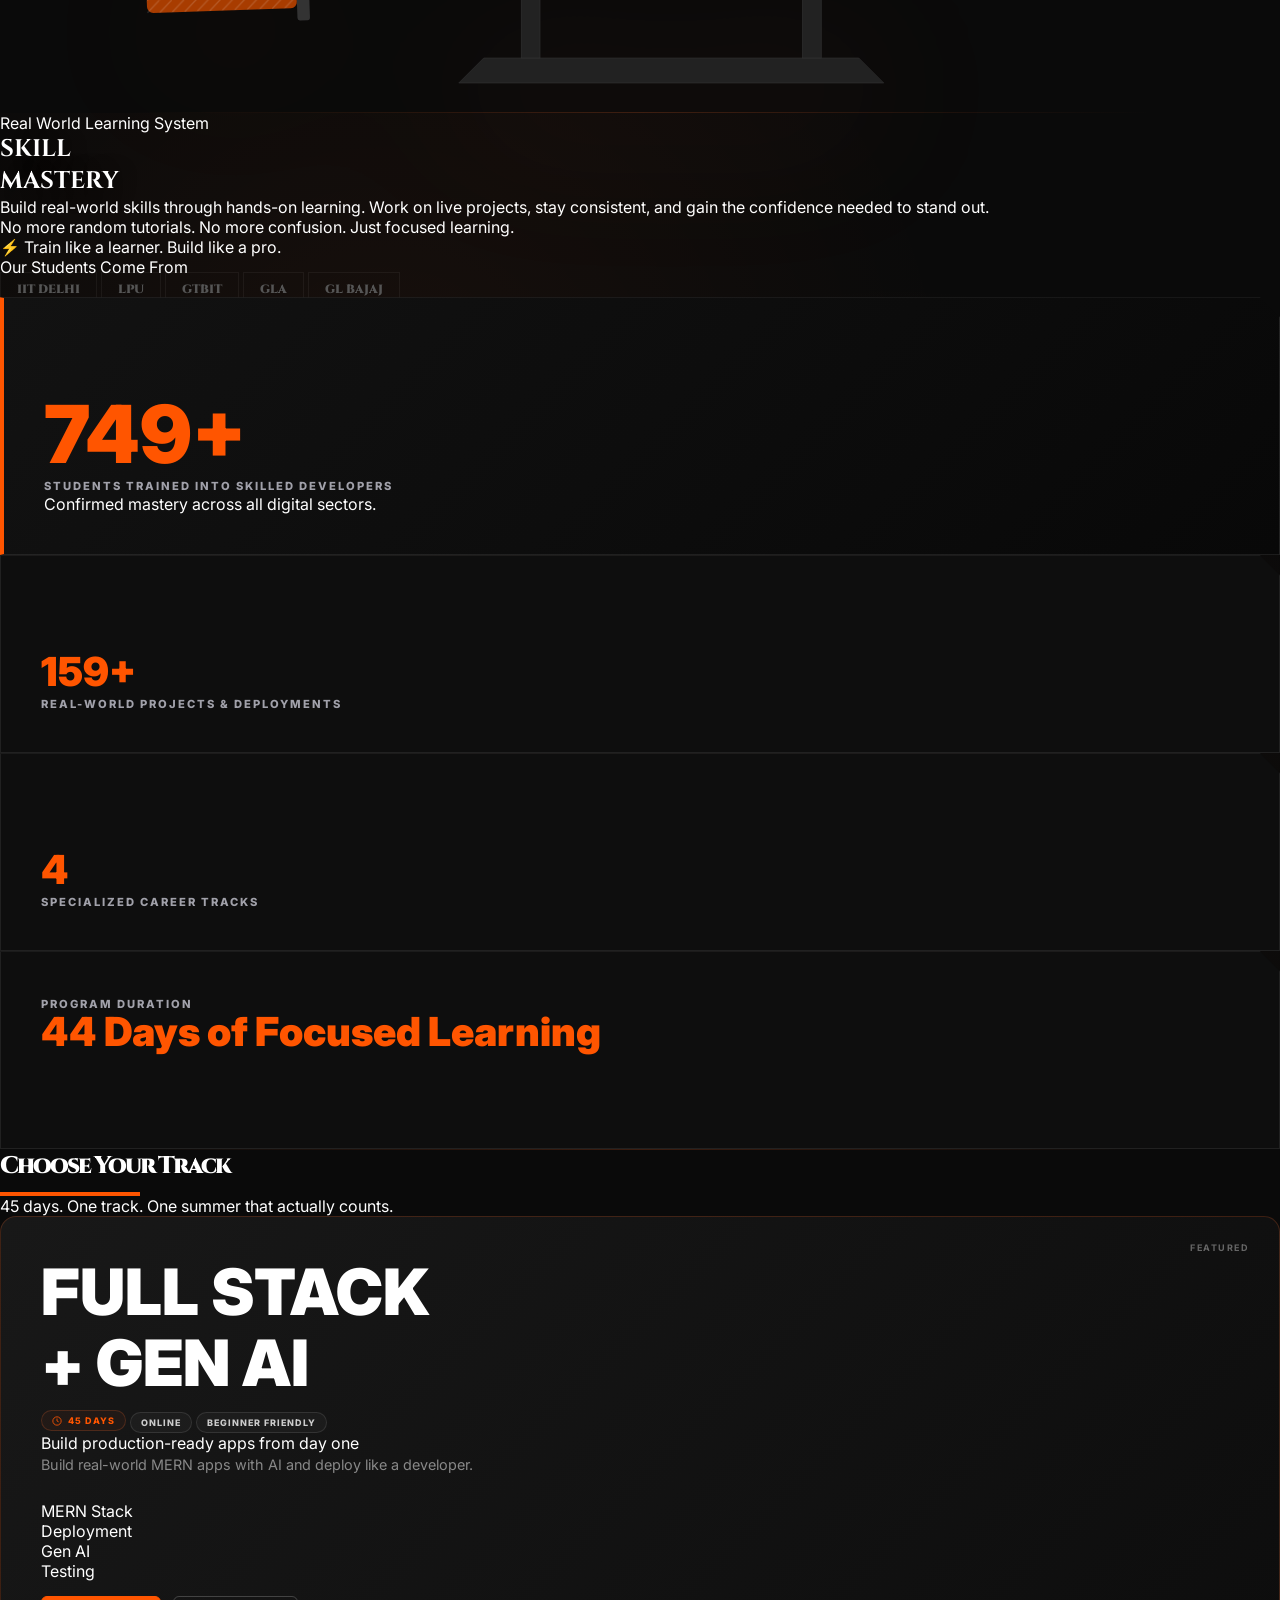
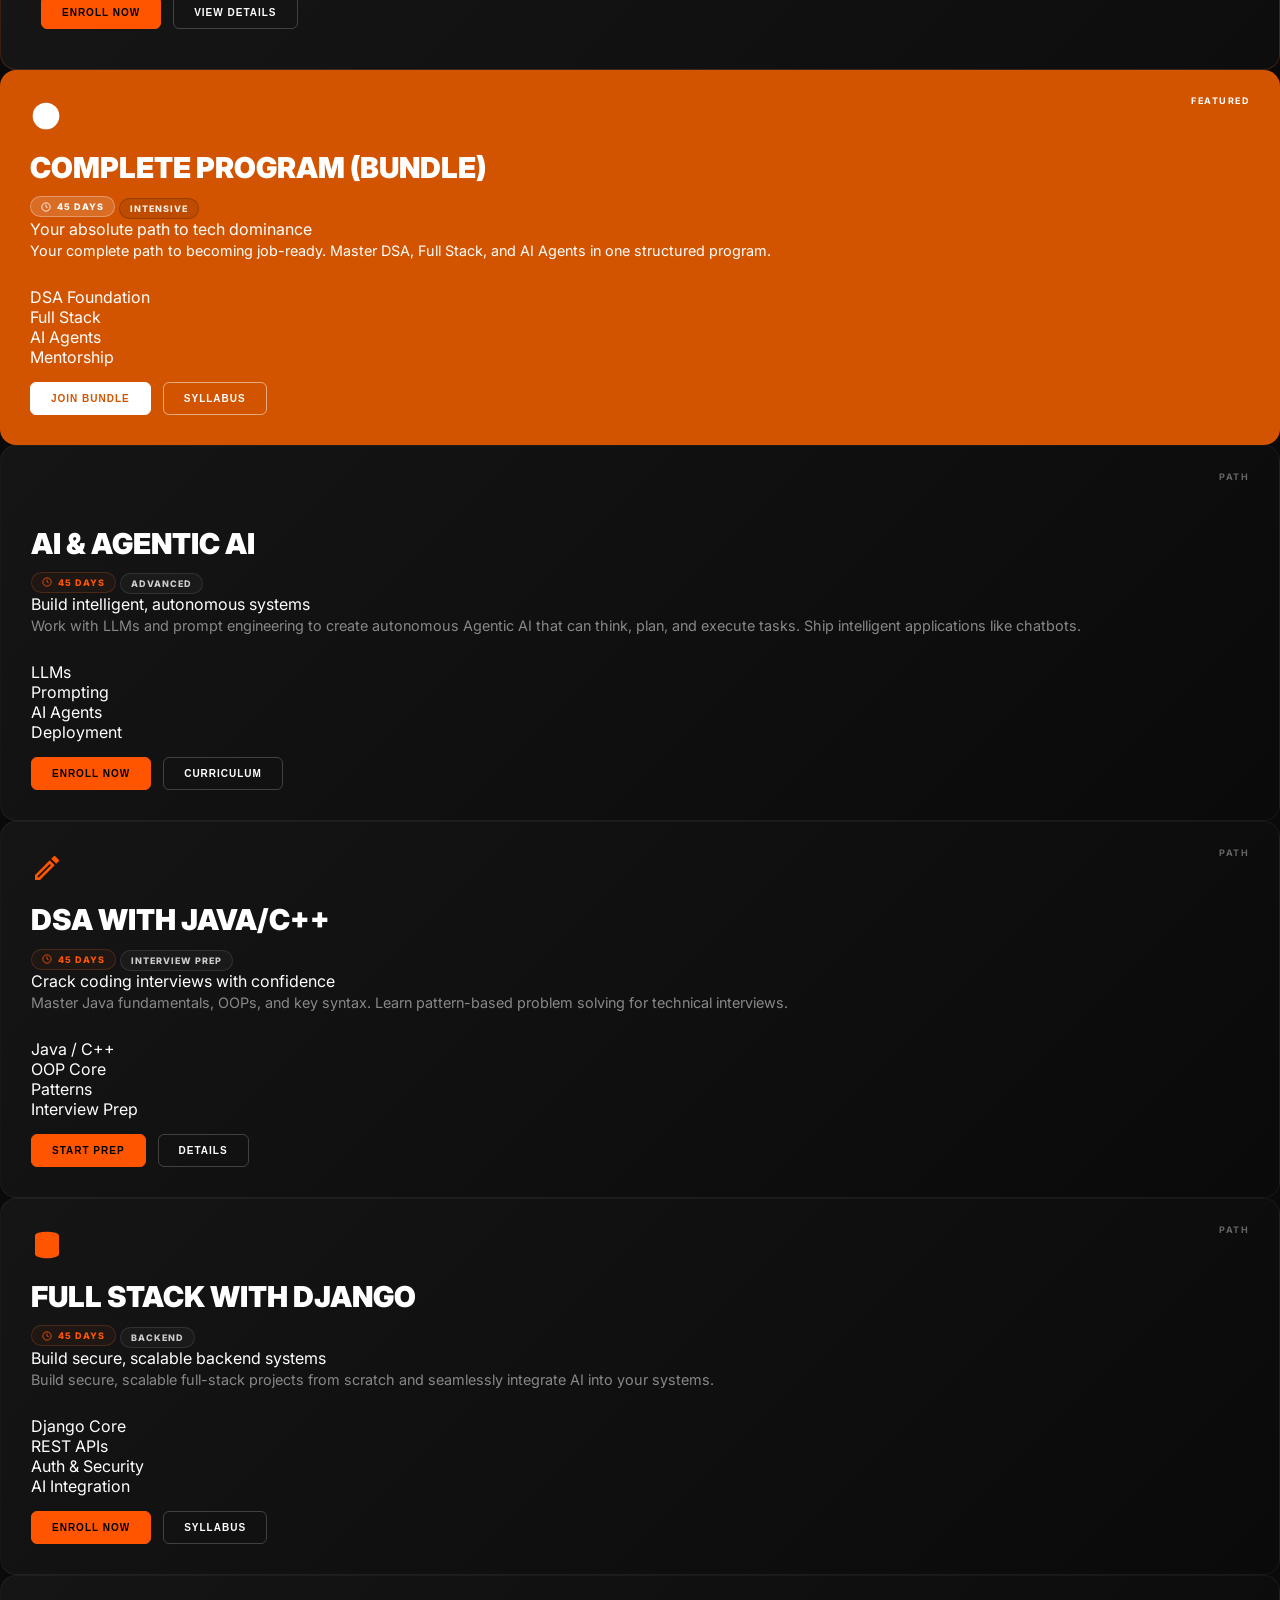
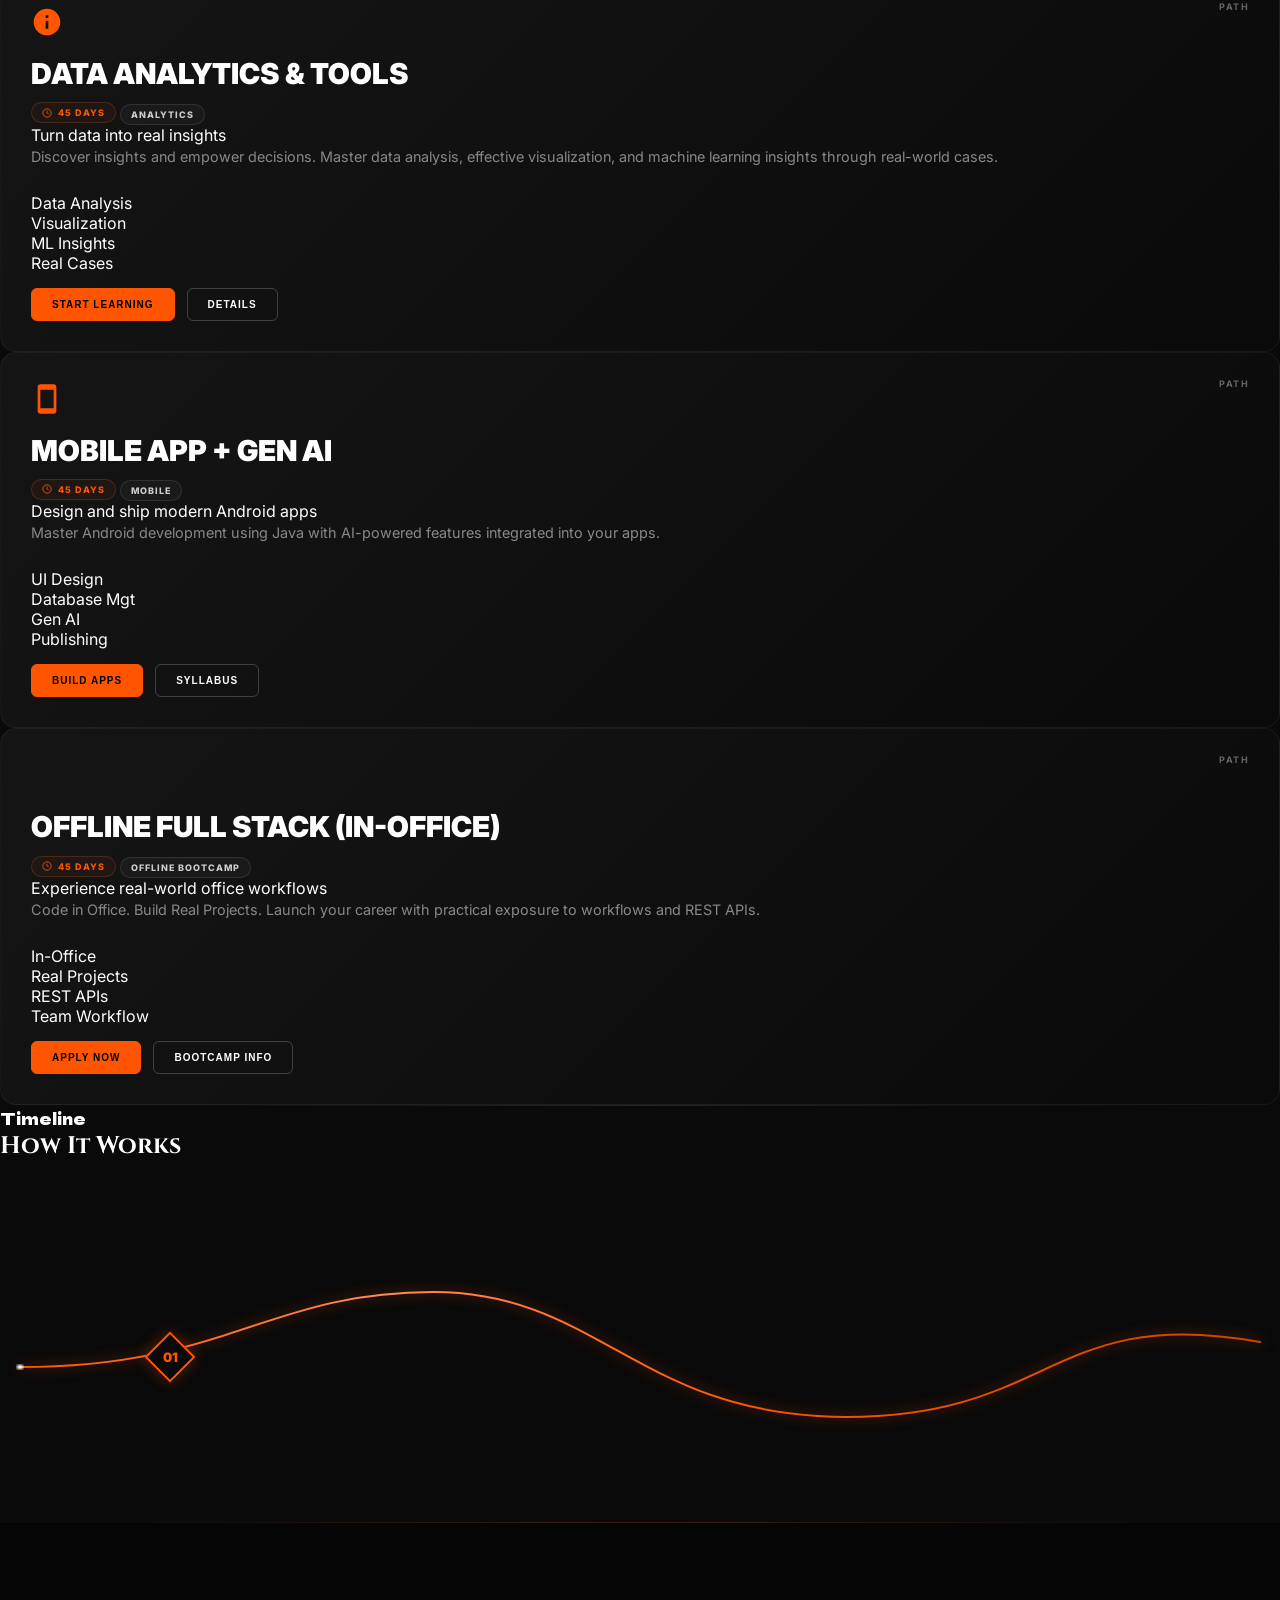
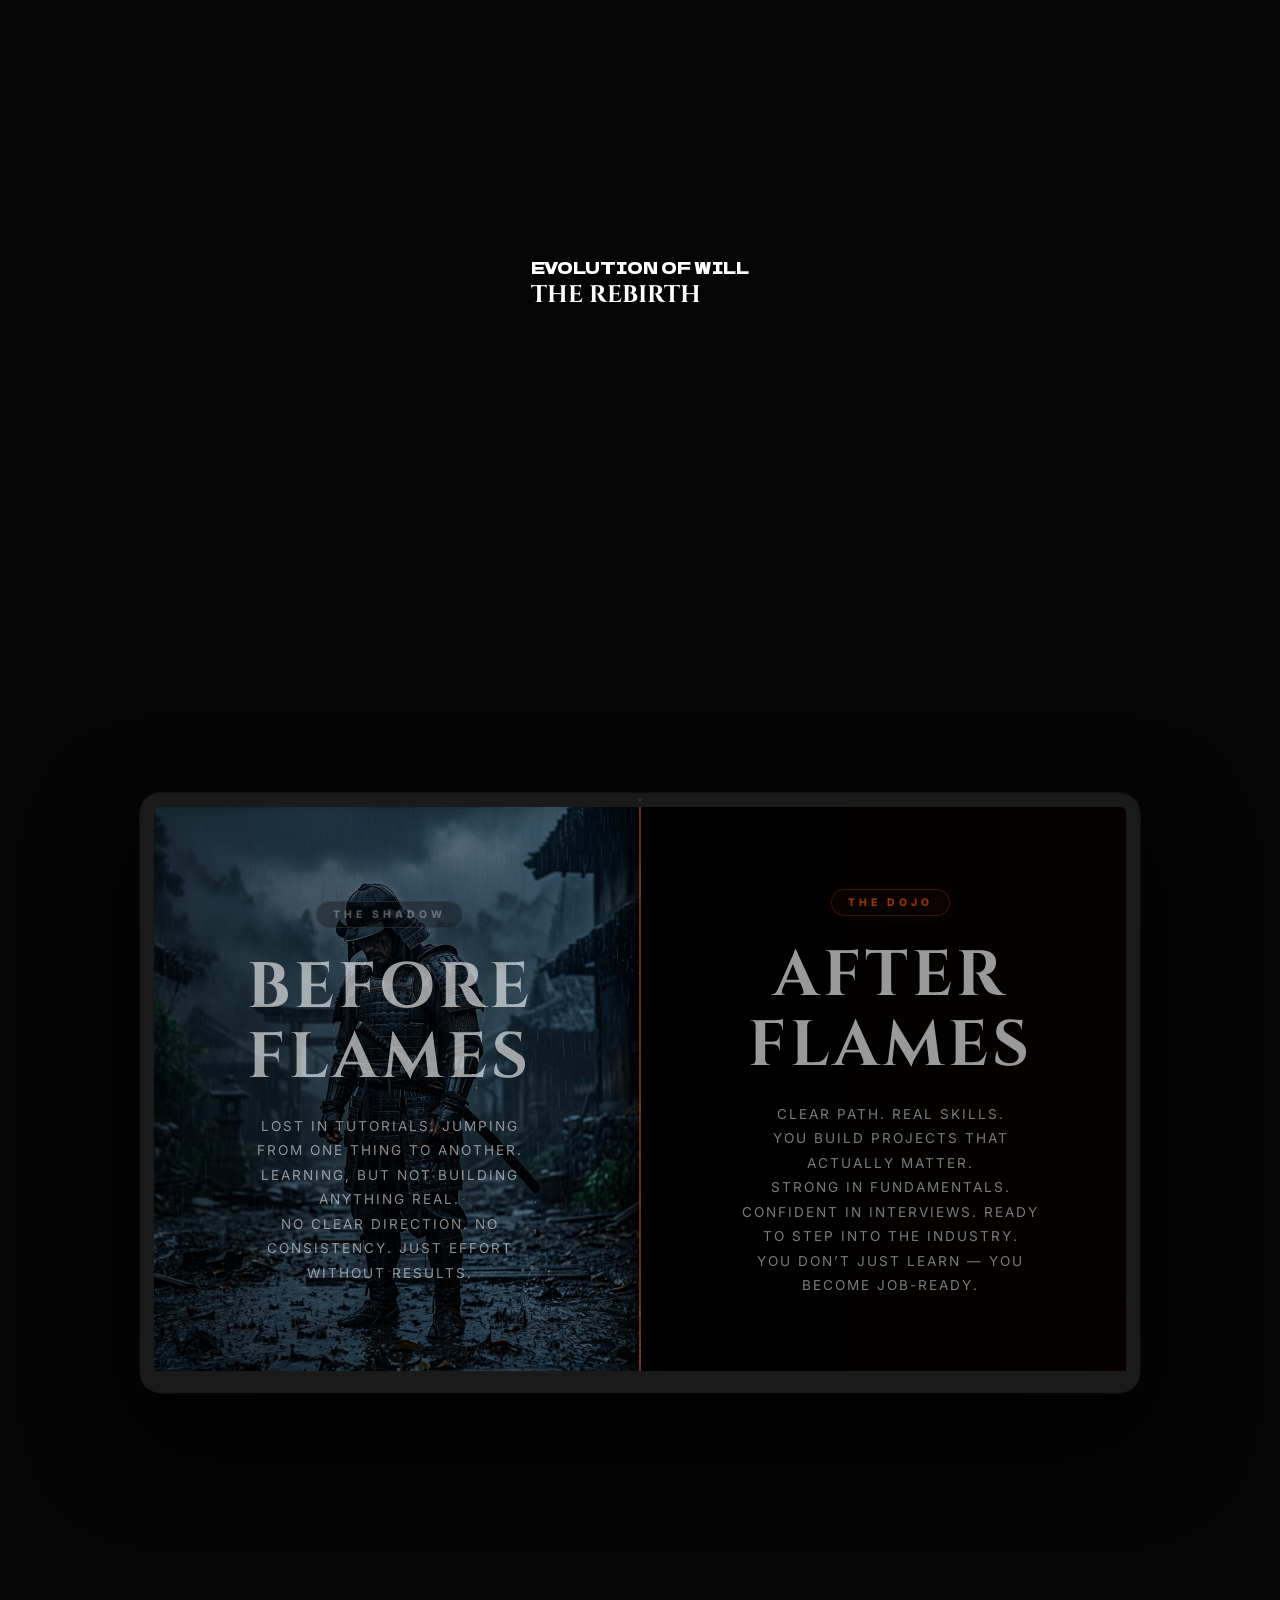
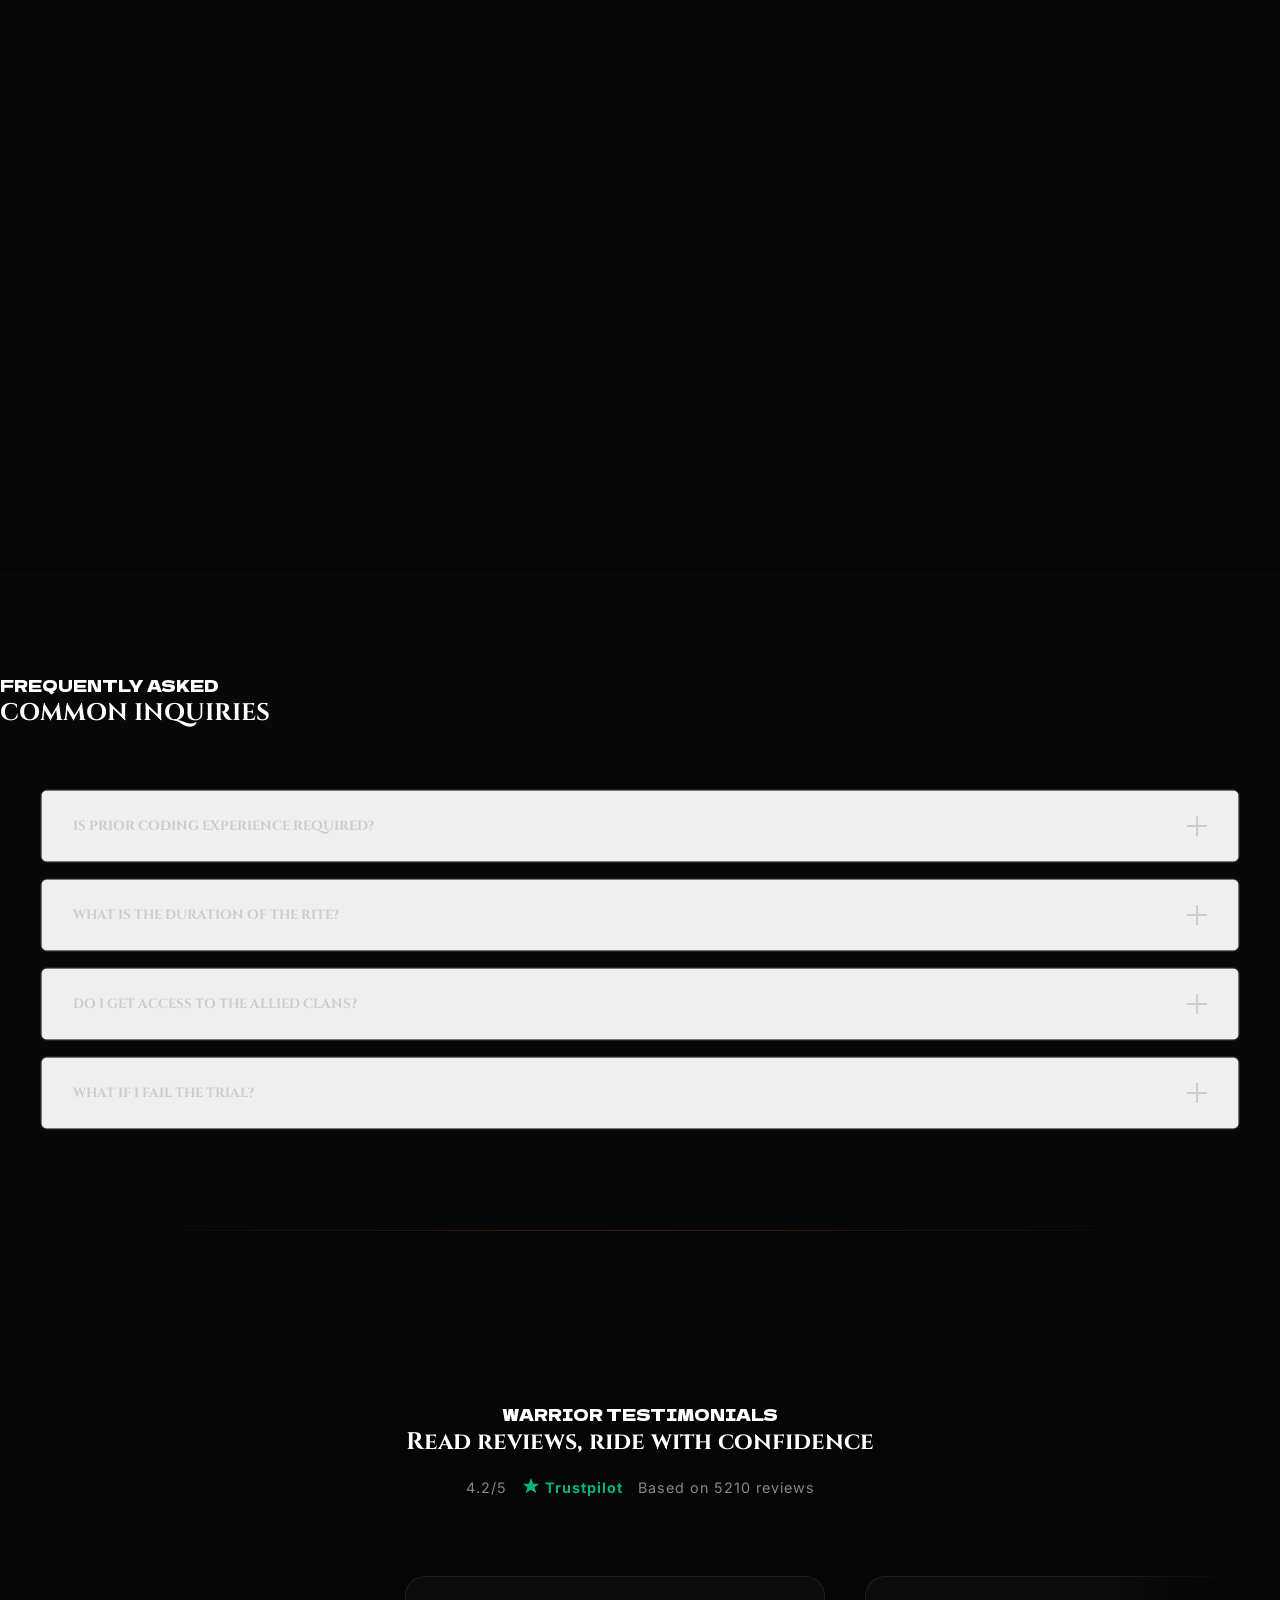
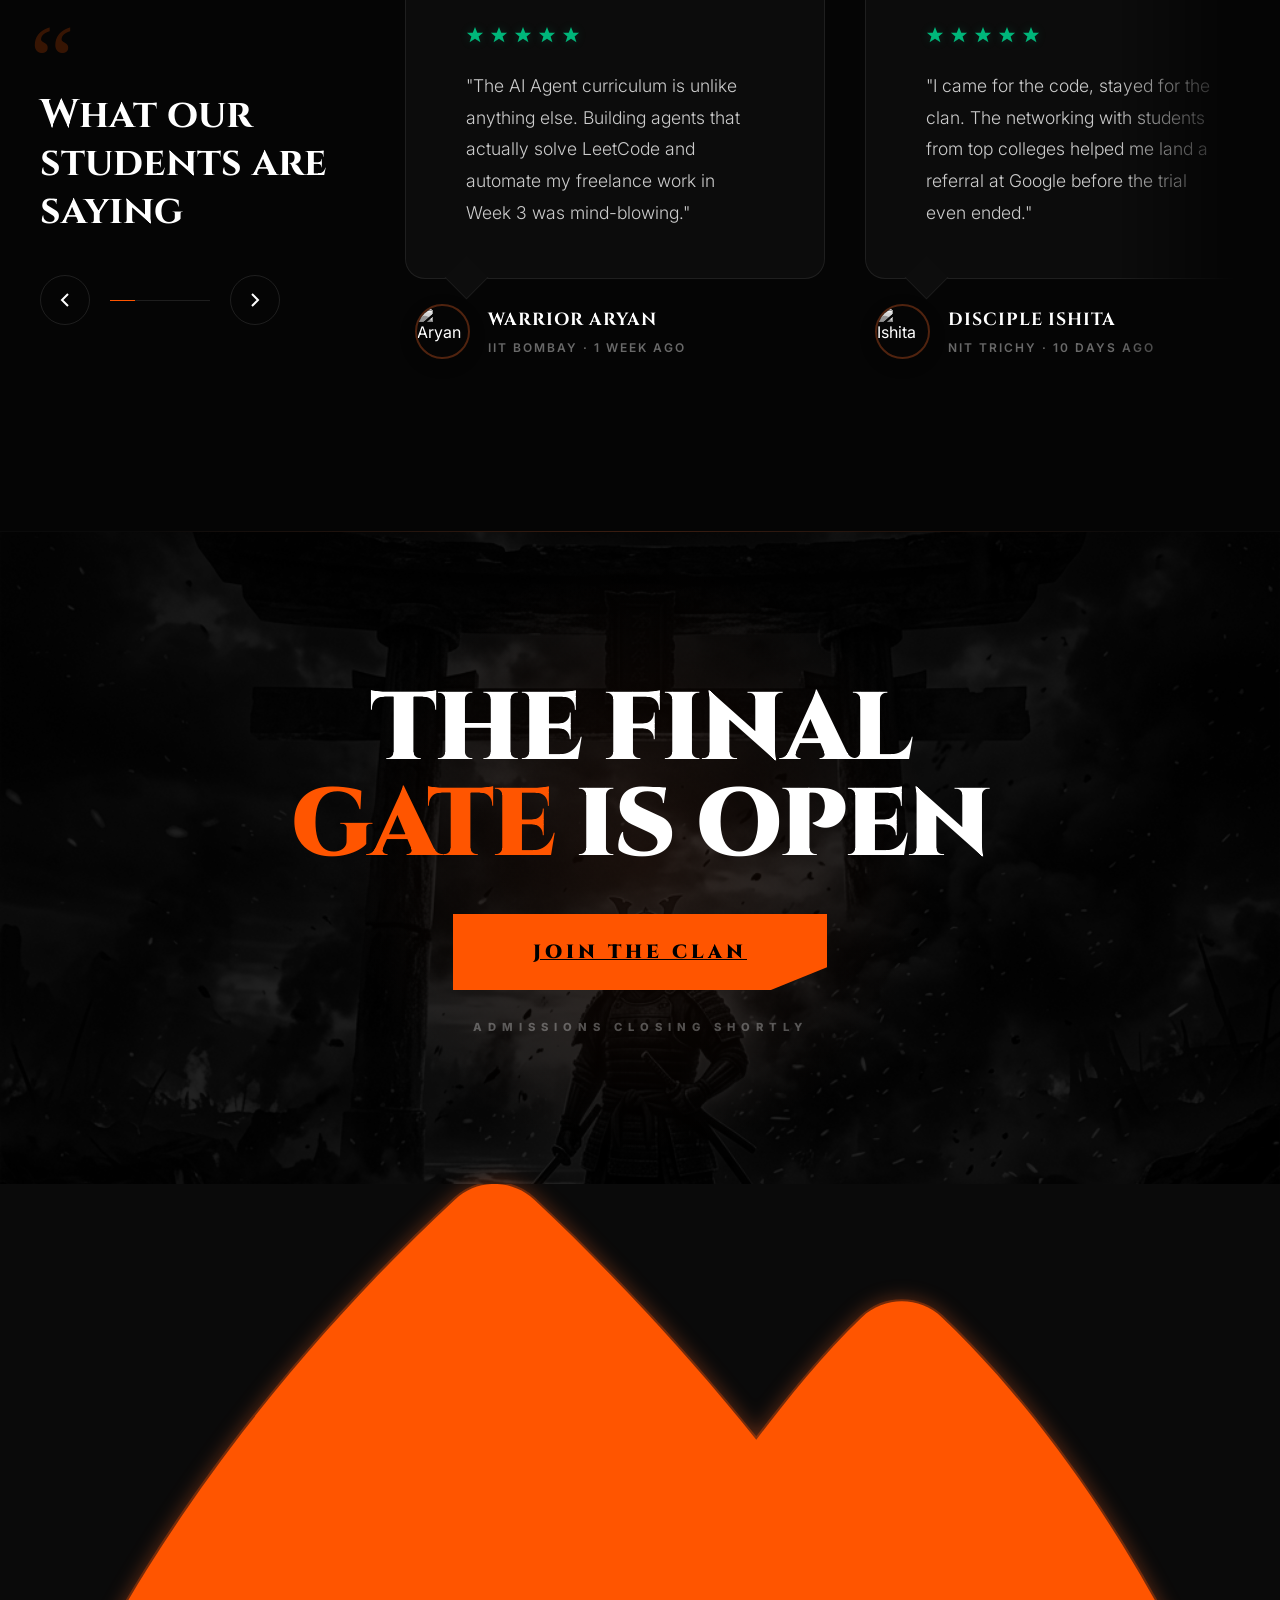
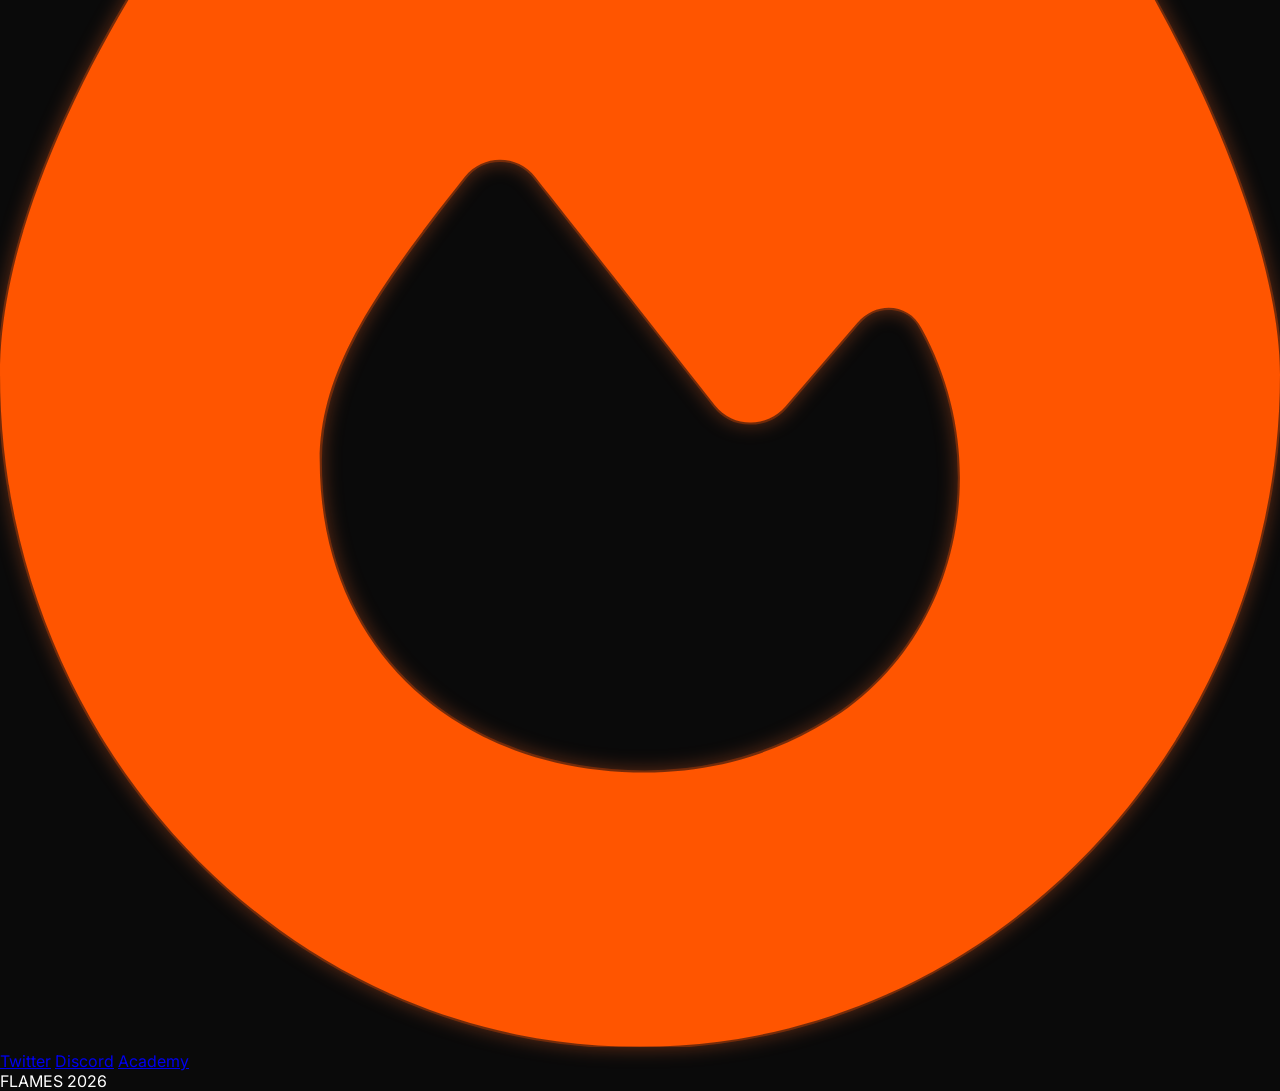
==== commit 42655aec: "refactor: update course hero section UI, optimize layout components, and add testimonials page" ====
--- a/index.html
+++ b/index.html
@@ -1546,7 +1546,8 @@
         }
 
         .faq-container {
-            max-width: 800px;
+            max-width: 1200px;
+            width: 100%;
             margin: 60px auto 0;
             display: flex;
             flex-direction: column;
@@ -1647,6 +1648,11 @@
             padding: 120px 0;
             position: relative;
             overflow: hidden;
+            /* Ensuring it takes full screen height for demonstration */
+            min-height: 100vh;
+            display: flex;
+            flex-direction: column;
+            justify-content: center;
         }
 
         .reviews-header-large {
@@ -1680,7 +1686,7 @@
         }
 
         .reviews-grid {
-            max-width: 1500px;
+            max-width: 1600px; /* Increased from 1500px to allow more breathing room */
             margin: 0 auto;
             padding: 0 40px;
             display: grid;
@@ -1784,6 +1790,9 @@
             margin: -30px 0;
             /* Offset the padding to maintain layout */
             position: relative;
+            /* Fade effect for the right edge to make any overflow look intentional */
+            -webkit-mask-image: linear-gradient(to right, #000 85%, transparent 100%);
+            mask-image: linear-gradient(to right, #000 85%, transparent 100%);
         }
 
         .reviews-track {
@@ -1797,8 +1806,7 @@
         }
 
         .review-bubble {
-            width: 500px;
-            /* Explicit width for better math */
+            width: 420px; /* Reduced from 500px so 2 cards fit perfectly on standard 1440p laptops */
             max-width: 85vw;
             /* Safety for smaller layouts */
             flex-shrink: 0;
@@ -2151,9 +2159,9 @@
 
         @media (min-width: 768px) {
             .weapon-card.featured {
-                grid-column: span 2;
-                grid-row: span 2;
-                padding: 50px;
+                grid-column: span 1;
+                grid-row: span 1;
+                padding: 40px;
             }
         }
 
@@ -2906,10 +2914,10 @@
                 </div>
             </div>
 
-            <div class="grid grid-cols-1 md:grid-cols-2 lg:grid-cols-4 grid-flow-row-dense auto-rows-[minmax(240px,auto)] gap-4 lg:gap-5">
-
-                <!-- 1. MERN (HERO - 2x2) -->
-                <div class="weapon-card featured col-span-1 md:col-span-2 lg:col-span-2 lg:row-span-2 reveal-scale">
+            <div class="grid grid-cols-1 md:grid-cols-2 gap-4 lg:gap-6 items-stretch">
+
+                <!-- 1. MERN -->
+                <div class="weapon-card featured reveal-scale">
                     <span class="rank-tag text-[var(--flame-orange)]">FEATURED</span>
                     <h3 class="weapon-title">FULL STACK <br> + GEN AI</h3>
                     
@@ -2953,8 +2961,8 @@
                     </div>
                 </div>
 
-                <!-- 2. Bundle (WIDE ACCENT - 2x1) -->
-                <div class="weapon-card highlight-accent col-span-1 md:col-span-2 lg:col-span-2 lg:row-span-1 reveal-scale">
+                <!-- 2. Bundle -->
+                <div class="weapon-card highlight-accent reveal-scale">
                     <span class="rank-tag text-white/70">FEATURED</span>
                     
                     <div class="weapon-icon mb-4 bg-black/30 w-12 h-12 flex items-center justify-center rounded-lg">
@@ -2982,15 +2990,36 @@
                         Your absolute path to tech dominance</p>
                     <p class="weapon-desc text-white/90 max-w-xl mt-0 m-0">Your complete path to becoming
                         job-ready. Master DSA, Full Stack, and AI Agents in one structured program.</p>
-                        
+
+                    <div class="mt-4 z-10 relative flex-grow mb-6">
+                        <div class="flex flex-wrap gap-x-6 gap-y-3 max-w-[340px]">
+                            <div class="flex items-center gap-3 w-[150px]">
+                                <span class="w-1.5 h-1.5 bg-white rounded-full shrink-0"></span>
+                                <span class="text-xs text-white uppercase tracking-widest font-bold">DSA Foundation</span>
+                            </div>
+                            <div class="flex items-center gap-3 w-[150px]">
+                                <span class="w-1.5 h-1.5 bg-white rounded-full shrink-0"></span>
+                                <span class="text-xs text-white uppercase tracking-widest font-bold">Full Stack</span>
+                            </div>
+                            <div class="flex items-center gap-3 w-[150px]">
+                                <span class="w-1.5 h-1.5 bg-white rounded-full shrink-0"></span>
+                                <span class="text-xs text-white uppercase tracking-widest font-bold">AI Agents</span>
+                            </div>
+                            <div class="flex items-center gap-3 w-[150px]">
+                                <span class="w-1.5 h-1.5 bg-white rounded-full shrink-0"></span>
+                                <span class="text-xs text-white uppercase tracking-widest font-bold">Mentorship</span>
+                            </div>
+                        </div>
+                    </div>
+
                     <div class="btn-group mt-auto pt-6 w-full">
                         <button class="btn-action btn-primary w-full sm:w-auto" onclick="window.location.href='course.html?course=bundle'">Join Bundle</button>
                         <button class="btn-action btn-secondary w-full sm:w-auto" onclick="window.location.href='course.html?course=bundle'">Syllabus</button>
                     </div>
                 </div>
 
-                <!-- 3. AIML (TALL - 1x2) -->
-                <div class="weapon-card col-span-1 lg:col-span-1 lg:row-span-2 reveal-scale">
+                <!-- 3. AIML -->
+                <div class="weapon-card reveal-scale">
                     <span class="rank-tag">PATH</span>
                     <div class="flex flex-col h-full justify-between">
                         <div>
@@ -3018,6 +3047,27 @@
                             <p class="weapon-desc m-0">Work with LLMs and prompt engineering to create autonomous
                                 Agentic AI that can think, plan, and execute tasks. Ship intelligent applications like
                                 chatbots.</p>
+
+                            <div class="mt-5 z-10 relative">
+                                <div class="flex flex-wrap gap-x-6 gap-y-3">
+                                    <div class="flex items-center gap-3 w-[140px]">
+                                        <span class="w-1.5 h-1.5 bg-[var(--flame-orange)] rounded-full shrink-0"></span>
+                                        <span class="text-xs text-white uppercase tracking-widest font-bold">LLMs</span>
+                                    </div>
+                                    <div class="flex items-center gap-3 w-[140px]">
+                                        <span class="w-1.5 h-1.5 bg-[var(--flame-orange)] rounded-full shrink-0"></span>
+                                        <span class="text-xs text-white uppercase tracking-widest font-bold">Prompting</span>
+                                    </div>
+                                    <div class="flex items-center gap-3 w-[140px]">
+                                        <span class="w-1.5 h-1.5 bg-[var(--flame-orange)] rounded-full shrink-0"></span>
+                                        <span class="text-xs text-white uppercase tracking-widest font-bold">AI Agents</span>
+                                    </div>
+                                    <div class="flex items-center gap-3 w-[140px]">
+                                        <span class="w-1.5 h-1.5 bg-[var(--flame-orange)] rounded-full shrink-0"></span>
+                                        <span class="text-xs text-white uppercase tracking-widest font-bold">Deployment</span>
+                                    </div>
+                                </div>
+                            </div>
                         </div>
                         <div class="btn-group pt-8 mt-8 w-full">
                             <button class="btn-action btn-primary flex-1 w-full" onclick="window.location.href='course.html?course=aiml'">Enroll Now</button>
@@ -3026,8 +3076,8 @@
                     </div>
                 </div>
 
-                <!-- 4. DSA (STANDARD - 1x1) -->
-                <div class="weapon-card col-span-1 lg:col-span-1 lg:row-span-1 reveal-scale">
+                <!-- 4. DSA -->
+                <div class="weapon-card reveal-scale">
                     <span class="rank-tag">PATH</span>
                     <div class="flex flex-col h-full justify-between">
                         <div>
@@ -3049,8 +3099,29 @@
 
                             <p class="text-[11px] text-[var(--flame-orange)] font-semibold mt-1 mb-3 italic">Crack
                                 coding interviews with confidence</p>
-                            <p class="weapon-desc text-xs line-clamp-3 m-0">Master Java fundamentals, OOPs, and key
+                            <p class="weapon-desc text-xs m-0">Master Java fundamentals, OOPs, and key
                                 syntax. Learn pattern-based problem solving for technical interviews.</p>
+
+                            <div class="mt-5 z-10 relative">
+                                <div class="flex flex-wrap gap-x-6 gap-y-3">
+                                    <div class="flex items-center gap-3 w-[140px]">
+                                        <span class="w-1.5 h-1.5 bg-[var(--flame-orange)] rounded-full shrink-0"></span>
+                                        <span class="text-xs text-white uppercase tracking-widest font-bold">Java / C++</span>
+                                    </div>
+                                    <div class="flex items-center gap-3 w-[140px]">
+                                        <span class="w-1.5 h-1.5 bg-[var(--flame-orange)] rounded-full shrink-0"></span>
+                                        <span class="text-xs text-white uppercase tracking-widest font-bold">OOP Core</span>
+                                    </div>
+                                    <div class="flex items-center gap-3 w-[140px]">
+                                        <span class="w-1.5 h-1.5 bg-[var(--flame-orange)] rounded-full shrink-0"></span>
+                                        <span class="text-xs text-white uppercase tracking-widest font-bold">Patterns</span>
+                                    </div>
+                                    <div class="flex items-center gap-3 w-[140px]">
+                                        <span class="w-1.5 h-1.5 bg-[var(--flame-orange)] rounded-full shrink-0"></span>
+                                        <span class="text-xs text-white uppercase tracking-widest font-bold">Interview Prep</span>
+                                    </div>
+                                </div>
+                            </div>
                         </div>
                         <div class="btn-group w-full">
                             <button class="btn-action btn-primary flex-1 w-full" onclick="window.location.href='course.html?course=dsa'">Start Prep</button>
@@ -3059,8 +3130,8 @@
                     </div>
                 </div>
 
-                <!-- 5. Django (WIDE - 2x1) -->
-                <div class="weapon-card col-span-1 md:col-span-2 lg:col-span-2 lg:row-span-1 reveal-scale">
+                <!-- 5. Django -->
+                <div class="weapon-card reveal-scale">
                     <span class="rank-tag">PATH</span>
                     
                     <div class="weapon-icon mb-4">
@@ -3083,15 +3154,36 @@
 
                     <p class="text-[13px] text-[var(--flame-orange)] font-semibold mt-1 mb-2 italic">Build secure, scalable backend systems</p>
                     <p class="weapon-desc m-0 max-w-xl">Build secure, scalable full-stack projects from scratch and seamlessly integrate AI into your systems.</p>
-                    
+
+                    <div class="mt-4 z-10 relative flex-grow mb-6">
+                        <div class="flex flex-wrap gap-x-6 gap-y-3 max-w-[340px]">
+                            <div class="flex items-center gap-3 w-[150px]">
+                                <span class="w-1.5 h-1.5 bg-[var(--flame-orange)] rounded-full shrink-0"></span>
+                                <span class="text-xs text-white uppercase tracking-widest font-bold">Django Core</span>
+                            </div>
+                            <div class="flex items-center gap-3 w-[150px]">
+                                <span class="w-1.5 h-1.5 bg-[var(--flame-orange)] rounded-full shrink-0"></span>
+                                <span class="text-xs text-white uppercase tracking-widest font-bold">REST APIs</span>
+                            </div>
+                            <div class="flex items-center gap-3 w-[150px]">
+                                <span class="w-1.5 h-1.5 bg-[var(--flame-orange)] rounded-full shrink-0"></span>
+                                <span class="text-xs text-white uppercase tracking-widest font-bold">Auth & Security</span>
+                            </div>
+                            <div class="flex items-center gap-3 w-[150px]">
+                                <span class="w-1.5 h-1.5 bg-[var(--flame-orange)] rounded-full shrink-0"></span>
+                                <span class="text-xs text-white uppercase tracking-widest font-bold">AI Integration</span>
+                            </div>
+                        </div>
+                    </div>
+
                     <div class="btn-group mt-auto pt-6 w-full">
                         <button class="btn-action btn-primary w-full sm:w-auto" onclick="window.location.href='course.html?course=django'">Enroll Now</button>
                         <button class="btn-action btn-secondary w-full sm:w-auto" onclick="window.location.href='course.html?course=django'">Syllabus</button>
                     </div>
                 </div>
 
-                <!-- 6. Data Analytics (TALL - 1x2) -->
-                <div class="weapon-card col-span-1 lg:col-span-1 lg:row-span-2 reveal-scale">
+                <!-- 6. Data Analytics -->
+                <div class="weapon-card reveal-scale">
                     <span class="rank-tag">PATH</span>
                     <div class="flex flex-col h-full justify-between">
                         <div>
@@ -3114,6 +3206,27 @@
                                 into real insights</p>
                             <p class="weapon-desc m-0">Discover insights and empower decisions. Master data analysis,
                                 effective visualization, and machine learning insights through real-world cases.</p>
+
+                            <div class="mt-5 z-10 relative">
+                                <div class="flex flex-wrap gap-x-6 gap-y-3">
+                                    <div class="flex items-center gap-3 w-[140px]">
+                                        <span class="w-1.5 h-1.5 bg-[var(--flame-orange)] rounded-full shrink-0"></span>
+                                        <span class="text-xs text-white uppercase tracking-widest font-bold">Data Analysis</span>
+                                    </div>
+                                    <div class="flex items-center gap-3 w-[140px]">
+                                        <span class="w-1.5 h-1.5 bg-[var(--flame-orange)] rounded-full shrink-0"></span>
+                                        <span class="text-xs text-white uppercase tracking-widest font-bold">Visualization</span>
+                                    </div>
+                                    <div class="flex items-center gap-3 w-[140px]">
+                                        <span class="w-1.5 h-1.5 bg-[var(--flame-orange)] rounded-full shrink-0"></span>
+                                        <span class="text-xs text-white uppercase tracking-widest font-bold">ML Insights</span>
+                                    </div>
+                                    <div class="flex items-center gap-3 w-[140px]">
+                                        <span class="w-1.5 h-1.5 bg-[var(--flame-orange)] rounded-full shrink-0"></span>
+                                        <span class="text-xs text-white uppercase tracking-widest font-bold">Real Cases</span>
+                                    </div>
+                                </div>
+                            </div>
                         </div>
                         <div class="btn-group pt-8 mt-8 w-full">
                             <button class="btn-action btn-primary flex-1 w-full" onclick="window.location.href='course.html?course=data'">Start Learning</button>
@@ -3122,8 +3235,8 @@
                     </div>
                 </div>
 
-                <!-- 7. Mobile App (STANDARD - 1x1) -->
-                <div class="weapon-card col-span-1 lg:col-span-1 lg:row-span-1 reveal-scale">
+                <!-- 7. Mobile App -->
+                <div class="weapon-card reveal-scale">
                     <span class="rank-tag">PATH</span>
                     <div class="flex flex-col h-full justify-between">
                         <div>
@@ -3145,17 +3258,26 @@
 
                             <p class="text-[11px] text-[var(--flame-orange)] font-semibold mt-1 mb-2 italic">Design and
                                 ship modern Android apps</p>
-                            <p class="weapon-desc text-xs mb-4 m-0">Master Android development using Java.</p>
-                            <div class="space-y-2 mb-2 z-10 relative">
-                                <div class="flex items-center gap-2">
-                                    <span class="w-1.5 h-1.5 bg-[var(--flame-orange)] rounded-full"></span>
-                                    <span class="text-[9px] text-zinc-300 font-bold uppercase tracking-wider">UI
-                                        Design</span>
-                                </div>
-                                <div class="flex items-center gap-2">
-                                    <span class="w-1.5 h-1.5 bg-[var(--flame-orange)] rounded-full"></span>
-                                    <span class="text-[9px] text-zinc-300 font-bold uppercase tracking-wider">Database
-                                        Mgt</span>
+                            <p class="weapon-desc text-xs mb-4 m-0">Master Android development using Java with AI-powered features integrated into your apps.</p>
+
+                            <div class="mt-5 z-10 relative">
+                                <div class="flex flex-wrap gap-x-6 gap-y-3">
+                                    <div class="flex items-center gap-3 w-[140px]">
+                                        <span class="w-1.5 h-1.5 bg-[var(--flame-orange)] rounded-full shrink-0"></span>
+                                        <span class="text-xs text-white uppercase tracking-widest font-bold">UI Design</span>
+                                    </div>
+                                    <div class="flex items-center gap-3 w-[140px]">
+                                        <span class="w-1.5 h-1.5 bg-[var(--flame-orange)] rounded-full shrink-0"></span>
+                                        <span class="text-xs text-white uppercase tracking-widest font-bold">Database Mgt</span>
+                                    </div>
+                                    <div class="flex items-center gap-3 w-[140px]">
+                                        <span class="w-1.5 h-1.5 bg-[var(--flame-orange)] rounded-full shrink-0"></span>
+                                        <span class="text-xs text-white uppercase tracking-widest font-bold">Gen AI</span>
+                                    </div>
+                                    <div class="flex items-center gap-3 w-[140px]">
+                                        <span class="w-1.5 h-1.5 bg-[var(--flame-orange)] rounded-full shrink-0"></span>
+                                        <span class="text-xs text-white uppercase tracking-widest font-bold">Publishing</span>
+                                    </div>
                                 </div>
                             </div>
                         </div>
@@ -3166,8 +3288,8 @@
                     </div>
                 </div>
 
-                <!-- 8. Offline Full Stack (WIDE - 2x1) -->
-                <div class="weapon-card col-span-1 md:col-span-2 lg:col-span-2 lg:row-span-1 reveal-scale">
+                <!-- 8. Offline Full Stack -->
+                <div class="weapon-card reveal-scale">
                     <span class="rank-tag">PATH</span>
                     
                     <div class="weapon-icon mb-4">
@@ -3194,7 +3316,28 @@
 
                     <p class="text-[13px] text-[var(--flame-orange)] font-semibold mt-1 mb-2 italic">Experience real-world office workflows</p>
                     <p class="weapon-desc m-0 max-w-xl">Code in Office. Build Real Projects. Launch your career with practical exposure to workflows and REST APIs.</p>
-                    
+
+                    <div class="mt-4 z-10 relative flex-grow mb-6">
+                        <div class="flex flex-wrap gap-x-6 gap-y-3 max-w-[340px]">
+                            <div class="flex items-center gap-3 w-[150px]">
+                                <span class="w-1.5 h-1.5 bg-[var(--flame-orange)] rounded-full shrink-0"></span>
+                                <span class="text-xs text-white uppercase tracking-widest font-bold">In-Office</span>
+                            </div>
+                            <div class="flex items-center gap-3 w-[150px]">
+                                <span class="w-1.5 h-1.5 bg-[var(--flame-orange)] rounded-full shrink-0"></span>
+                                <span class="text-xs text-white uppercase tracking-widest font-bold">Real Projects</span>
+                            </div>
+                            <div class="flex items-center gap-3 w-[150px]">
+                                <span class="w-1.5 h-1.5 bg-[var(--flame-orange)] rounded-full shrink-0"></span>
+                                <span class="text-xs text-white uppercase tracking-widest font-bold">REST APIs</span>
+                            </div>
+                            <div class="flex items-center gap-3 w-[150px]">
+                                <span class="w-1.5 h-1.5 bg-[var(--flame-orange)] rounded-full shrink-0"></span>
+                                <span class="text-xs text-white uppercase tracking-widest font-bold">Team Workflow</span>
+                            </div>
+                        </div>
+                    </div>
+
                     <div class="btn-group mt-auto pt-6 w-full">
                         <button class="btn-action btn-primary w-full sm:w-auto" onclick="window.location.href='course.html?course=offline'">Apply Now</button>
                         <button class="btn-action btn-secondary w-full sm:w-auto" onclick="window.location.href='course.html?course=offline'">Bootcamp Info</button>
@@ -3398,8 +3541,7 @@
 
                 <div class="reviews-nav">
                     <button class="nav-btn" id="rev-prev">
-                        <svg width="24" height="24" viewBox="0 0 24 24" fill="none" stroke="currentColor"
-                            stroke-width="2">
+                        <svg width="24" height="24" viewBox="0 0 24 24" fill="none" stroke="currentColor" stroke-width="2">
                             <path d="M15 18l-6-6 6-6" />
                         </svg>
                     </button>
@@ -3407,8 +3549,7 @@
                         <div class="nav-line-active" id="rev-progress"></div>
                     </div>
                     <button class="nav-btn" id="rev-next">
-                        <svg width="24" height="24" viewBox="0 0 24 24" fill="none" stroke="currentColor"
-                            stroke-width="2">
+                        <svg width="24" height="24" viewBox="0 0 24 24" fill="none" stroke="currentColor" stroke-width="2">
                             <path d="M9 18l6-6-6-6" />
                         </svg>
                     </button>
@@ -3421,21 +3562,11 @@
                     <div class="review-bubble">
                         <div class="bubble-content">
                             <div class="review-stars">
-                                <svg class="star-icon" viewBox="0 0 20 20">
-                                    <path d="M10 0l2.5 6.5H19l-5 4 2 6.5-6-4-6 4 2-6.5-5-4h6.5z" />
-                                </svg>
-                                <svg class="star-icon" viewBox="0 0 20 20">
-                                    <path d="M10 0l2.5 6.5H19l-5 4 2 6.5-6-4-6 4 2-6.5-5-4h6.5z" />
-                                </svg>
-                                <svg class="star-icon" viewBox="0 0 20 20">
-                                    <path d="M10 0l2.5 6.5H19l-5 4 2 6.5-6-4-6 4 2-6.5-5-4h6.5z" />
-                                </svg>
-                                <svg class="star-icon" viewBox="0 0 20 20">
-                                    <path d="M10 0l2.5 6.5H19l-5 4 2 6.5-6-4-6 4 2-6.5-5-4h6.5z" />
-                                </svg>
-                                <svg class="star-icon" viewBox="0 0 20 20">
-                                    <path d="M10 0l2.5 6.5H19l-5 4 2 6.5-6-4-6 4 2-6.5-5-4h6.5z" />
-                                </svg>
+                                <svg class="star-icon" viewBox="0 0 20 20"><path d="M10 0l2.5 6.5H19l-5 4 2 6.5-6-4-6 4 2-6.5-5-4h6.5z" /></svg>
+                                <svg class="star-icon" viewBox="0 0 20 20"><path d="M10 0l2.5 6.5H19l-5 4 2 6.5-6-4-6 4 2-6.5-5-4h6.5z" /></svg>
+                                <svg class="star-icon" viewBox="0 0 20 20"><path d="M10 0l2.5 6.5H19l-5 4 2 6.5-6-4-6 4 2-6.5-5-4h6.5z" /></svg>
+                                <svg class="star-icon" viewBox="0 0 20 20"><path d="M10 0l2.5 6.5H19l-5 4 2 6.5-6-4-6 4 2-6.5-5-4h6.5z" /></svg>
+                                <svg class="star-icon" viewBox="0 0 20 20"><path d="M10 0l2.5 6.5H19l-5 4 2 6.5-6-4-6 4 2-6.5-5-4h6.5z" /></svg>
                             </div>
                             <p class="bubble-text">"The AI Agent curriculum is unlike anything else. Building agents
                                 that actually solve LeetCode and automate my freelance work in Week 3 was mind-blowing."
@@ -3456,21 +3587,11 @@
                     <div class="review-bubble">
                         <div class="bubble-content">
                             <div class="review-stars">
-                                <svg class="star-icon" viewBox="0 0 20 20">
-                                    <path d="M10 0l2.5 6.5H19l-5 4 2 6.5-6-4-6 4 2-6.5-5-4h6.5z" />
-                                </svg>
-                                <svg class="star-icon" viewBox="0 0 20 20">
-                                    <path d="M10 0l2.5 6.5H19l-5 4 2 6.5-6-4-6 4 2-6.5-5-4h6.5z" />
-                                </svg>
-                                <svg class="star-icon" viewBox="0 0 20 20">
-                                    <path d="M10 0l2.5 6.5H19l-5 4 2 6.5-6-4-6 4 2-6.5-5-4h6.5z" />
-                                </svg>
-                                <svg class="star-icon" viewBox="0 0 20 20">
-                                    <path d="M10 0l2.5 6.5H19l-5 4 2 6.5-6-4-6 4 2-6.5-5-4h6.5z" />
-                                </svg>
-                                <svg class="star-icon" viewBox="0 0 20 20">
-                                    <path d="M10 0l2.5 6.5H19l-5 4 2 6.5-6-4-6 4 2-6.5-5-4h6.5z" />
-                                </svg>
+                                <svg class="star-icon" viewBox="0 0 20 20"><path d="M10 0l2.5 6.5H19l-5 4 2 6.5-6-4-6 4 2-6.5-5-4h6.5z" /></svg>
+                                <svg class="star-icon" viewBox="0 0 20 20"><path d="M10 0l2.5 6.5H19l-5 4 2 6.5-6-4-6 4 2-6.5-5-4h6.5z" /></svg>
+                                <svg class="star-icon" viewBox="0 0 20 20"><path d="M10 0l2.5 6.5H19l-5 4 2 6.5-6-4-6 4 2-6.5-5-4h6.5z" /></svg>
+                                <svg class="star-icon" viewBox="0 0 20 20"><path d="M10 0l2.5 6.5H19l-5 4 2 6.5-6-4-6 4 2-6.5-5-4h6.5z" /></svg>
+                                <svg class="star-icon" viewBox="0 0 20 20"><path d="M10 0l2.5 6.5H19l-5 4 2 6.5-6-4-6 4 2-6.5-5-4h6.5z" /></svg>
                             </div>
                             <p class="bubble-text">"I came for the code, stayed for the clan. The networking with
                                 students from top colleges helped me land a referral at Google before the trial even
@@ -3491,21 +3612,11 @@
                     <div class="review-bubble">
                         <div class="bubble-content">
                             <div class="review-stars">
-                                <svg class="star-icon" viewBox="0 0 20 20">
-                                    <path d="M10 0l2.5 6.5H19l-5 4 2 6.5-6-4-6 4 2-6.5-5-4h6.5z" />
-                                </svg>
-                                <svg class="star-icon" viewBox="0 0 20 20">
-                                    <path d="M10 0l2.5 6.5H19l-5 4 2 6.5-6-4-6 4 2-6.5-5-4h6.5z" />
-                                </svg>
-                                <svg class="star-icon" viewBox="0 0 20 20">
-                                    <path d="M10 0l2.5 6.5H19l-5 4 2 6.5-6-4-6 4 2-6.5-5-4h6.5z" />
-                                </svg>
-                                <svg class="star-icon" viewBox="0 0 20 20">
-                                    <path d="M10 0l2.5 6.5H19l-5 4 2 6.5-6-4-6 4 2-6.5-5-4h6.5z" />
-                                </svg>
-                                <svg class="star-icon" viewBox="0 0 20 20">
-                                    <path d="M10 0l2.5 6.5H19l-5 4 2 6.5-6-4-6 4 2-6.5-5-4h6.5z" />
-                                </svg>
+                                <svg class="star-icon" viewBox="0 0 20 20"><path d="M10 0l2.5 6.5H19l-5 4 2 6.5-6-4-6 4 2-6.5-5-4h6.5z" /></svg>
+                                <svg class="star-icon" viewBox="0 0 20 20"><path d="M10 0l2.5 6.5H19l-5 4 2 6.5-6-4-6 4 2-6.5-5-4h6.5z" /></svg>
+                                <svg class="star-icon" viewBox="0 0 20 20"><path d="M10 0l2.5 6.5H19l-5 4 2 6.5-6-4-6 4 2-6.5-5-4h6.5z" /></svg>
+                                <svg class="star-icon" viewBox="0 0 20 20"><path d="M10 0l2.5 6.5H19l-5 4 2 6.5-6-4-6 4 2-6.5-5-4h6.5z" /></svg>
+                                <svg class="star-icon" viewBox="0 0 20 20"><path d="M10 0l2.5 6.5H19l-5 4 2 6.5-6-4-6 4 2-6.5-5-4h6.5z" /></svg>
                             </div>
                             <p class="bubble-text">"The 45-day trial is intense but worth every second. The 'Shadow
                                 System' architecture we built for our project now handles real-time data for 10k users."
@@ -3526,21 +3637,11 @@
                     <div class="review-bubble">
                         <div class="bubble-content">
                             <div class="review-stars">
-                                <svg class="star-icon" viewBox="0 0 20 20">
-                                    <path d="M10 0l2.5 6.5H19l-5 4 2 6.5-6-4-6 4 2-6.5-5-4h6.5z" />
-                                </svg>
-                                <svg class="star-icon" viewBox="0 0 20 20">
-                                    <path d="M10 0l2.5 6.5H19l-5 4 2 6.5-6-4-6 4 2-6.5-5-4h6.5z" />
-                                </svg>
-                                <svg class="star-icon" viewBox="0 0 20 20">
-                                    <path d="M10 0l2.5 6.5H19l-5 4 2 6.5-6-4-6 4 2-6.5-5-4h6.5z" />
-                                </svg>
-                                <svg class="star-icon" viewBox="0 0 20 20">
-                                    <path d="M10 0l2.5 6.5H19l-5 4 2 6.5-6-4-6 4 2-6.5-5-4h6.5z" />
-                                </svg>
-                                <svg class="star-icon" viewBox="0 0 20 20">
-                                    <path d="M10 0l2.5 6.5H19l-5 4 2 6.5-6-4-6 4 2-6.5-5-4h6.5z" />
-                                </svg>
+                                <svg class="star-icon" viewBox="0 0 20 20"><path d="M10 0l2.5 6.5H19l-5 4 2 6.5-6-4-6 4 2-6.5-5-4h6.5z" /></svg>
+                                <svg class="star-icon" viewBox="0 0 20 20"><path d="M10 0l2.5 6.5H19l-5 4 2 6.5-6-4-6 4 2-6.5-5-4h6.5z" /></svg>
+                                <svg class="star-icon" viewBox="0 0 20 20"><path d="M10 0l2.5 6.5H19l-5 4 2 6.5-6-4-6 4 2-6.5-5-4h6.5z" /></svg>
+                                <svg class="star-icon" viewBox="0 0 20 20"><path d="M10 0l2.5 6.5H19l-5 4 2 6.5-6-4-6 4 2-6.5-5-4h6.5z" /></svg>
+                                <svg class="star-icon" viewBox="0 0 20 20"><path d="M10 0l2.5 6.5H19l-5 4 2 6.5-6-4-6 4 2-6.5-5-4h6.5z" /></svg>
                             </div>
                             <p class="bubble-text">"Weaponized Next.js and Django are the perfect stack. Sensei's
                                 approach to clean, scalable architecture changed how I look at software forever."</p>
@@ -4280,7 +4381,7 @@
             let autoRotateTimer = null;
             const ROTATION_SPEED = 6000;
 
-            // 1. Setup Clones for Seamless Loop
+            // Setup Clones for Seamless Loop
             const firstClone = cards[0].cloneNode(true);
             const lastClone = cards[cardCount - 1].cloneNode(true);
 
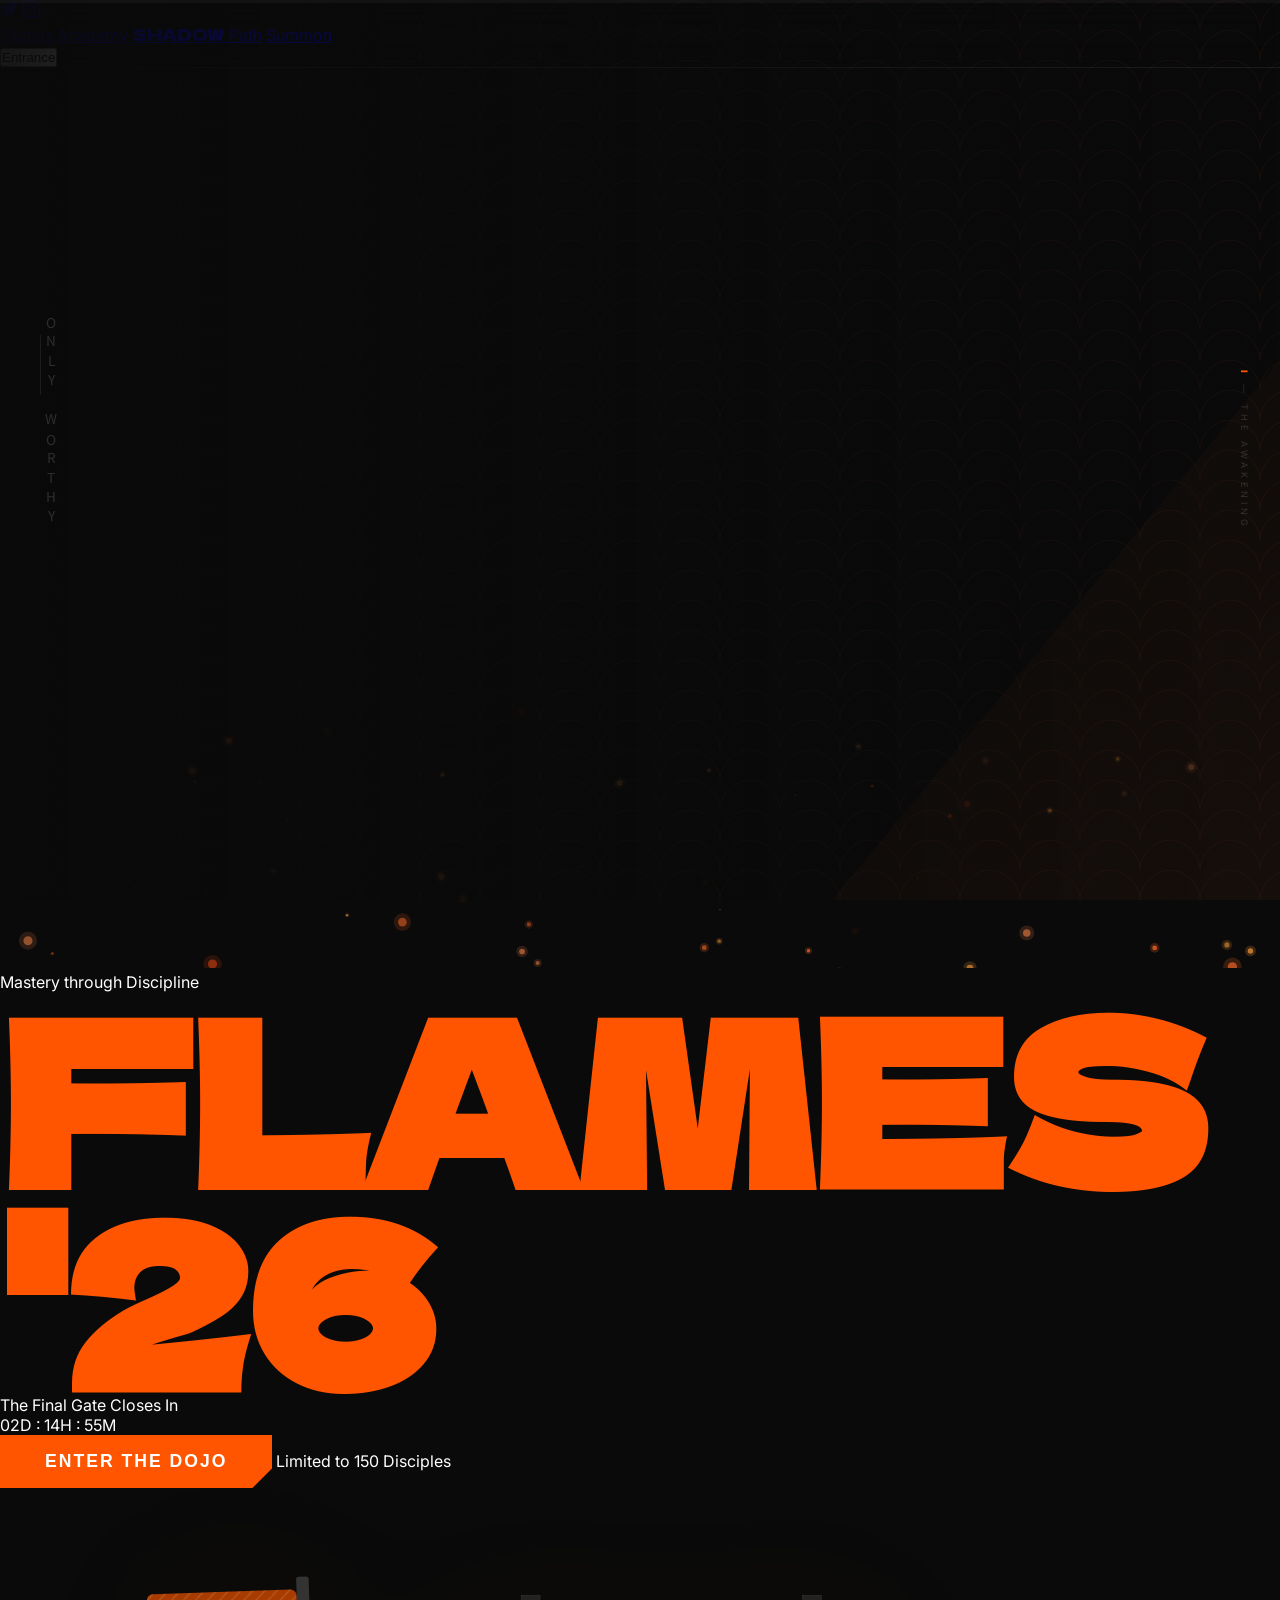
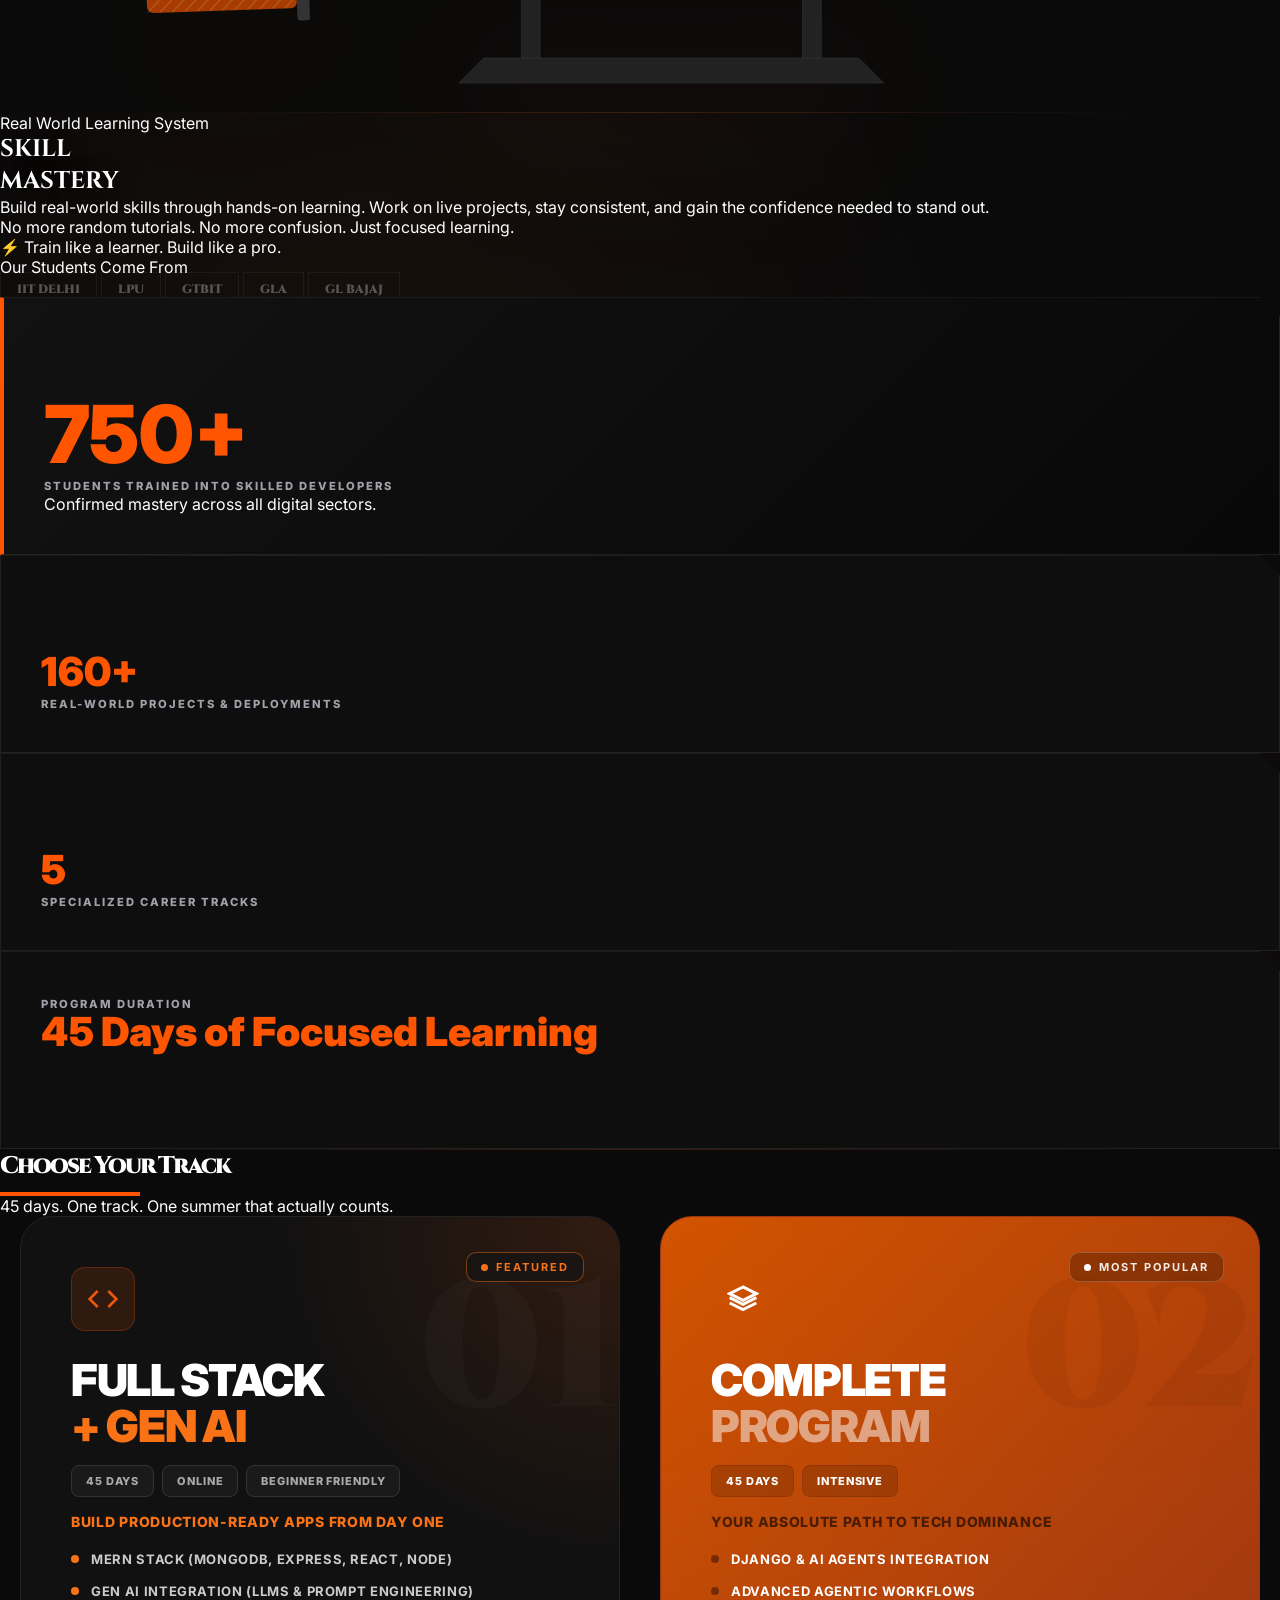
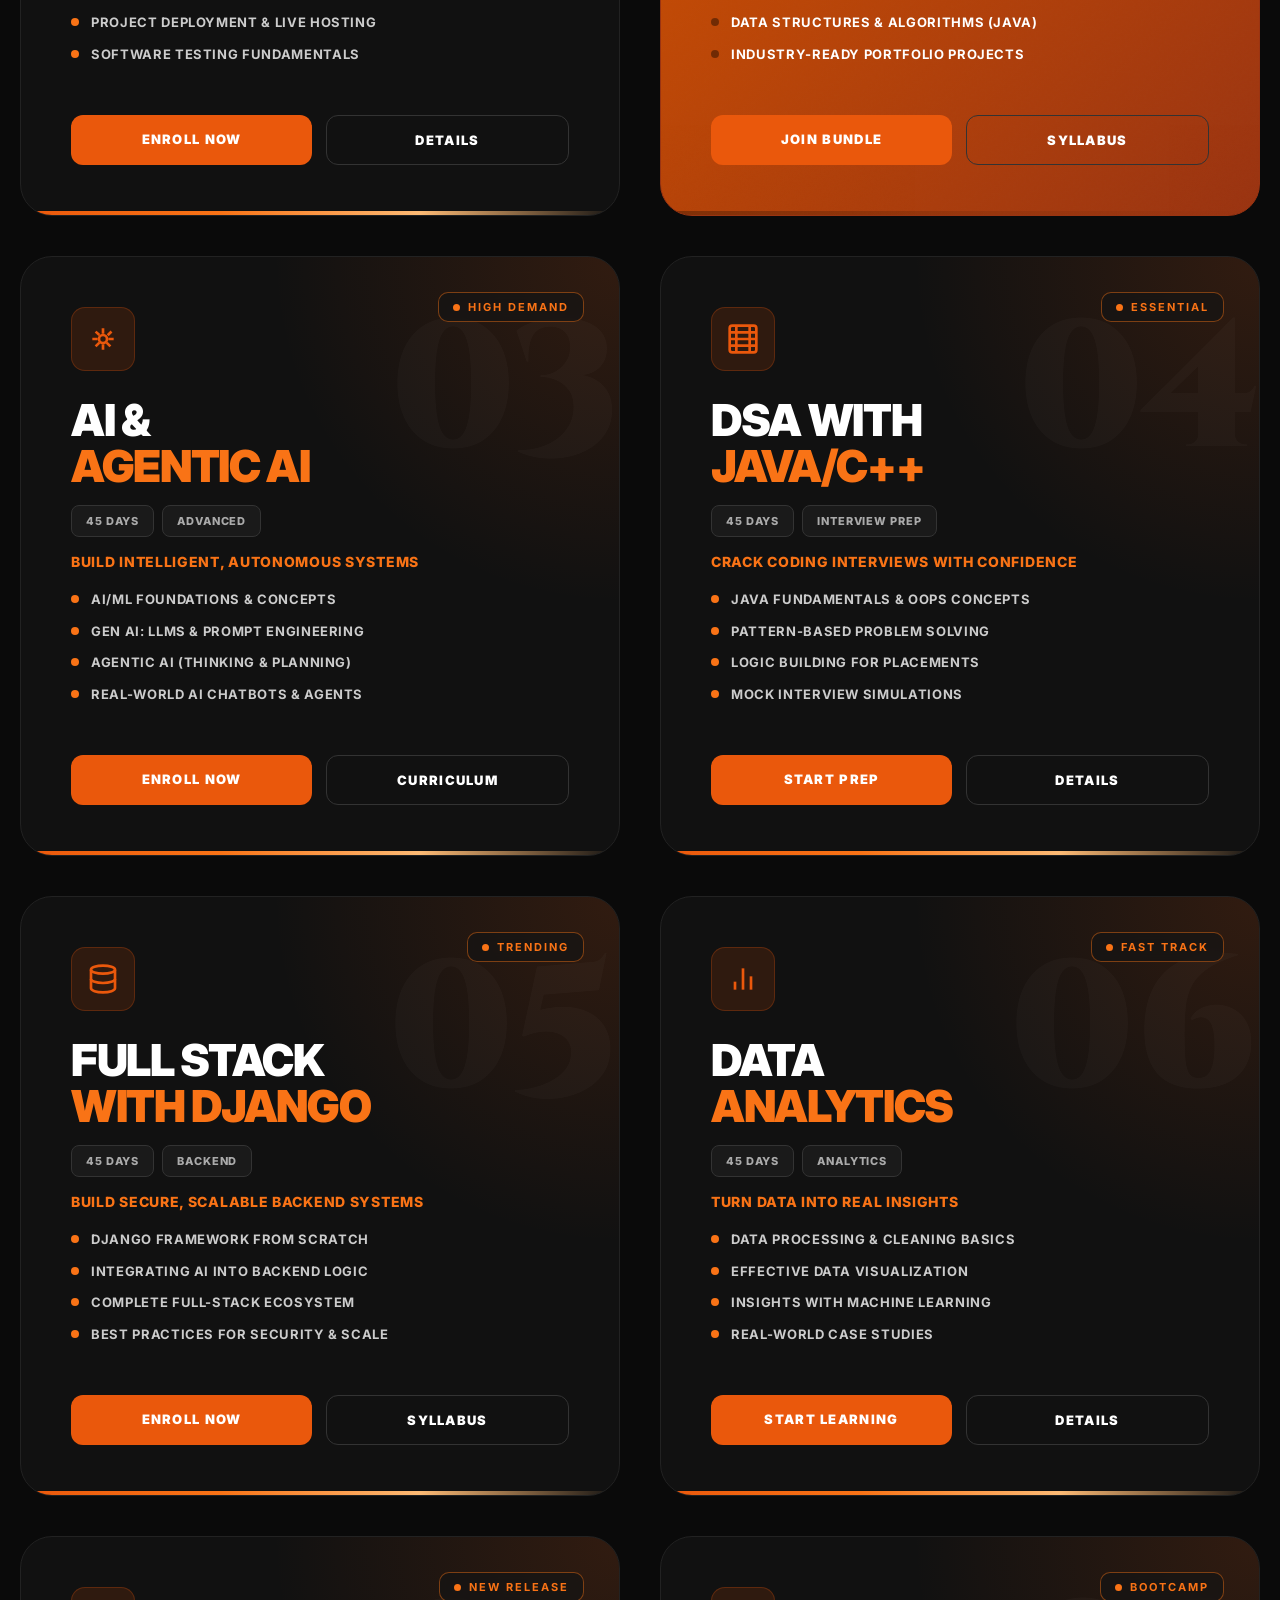
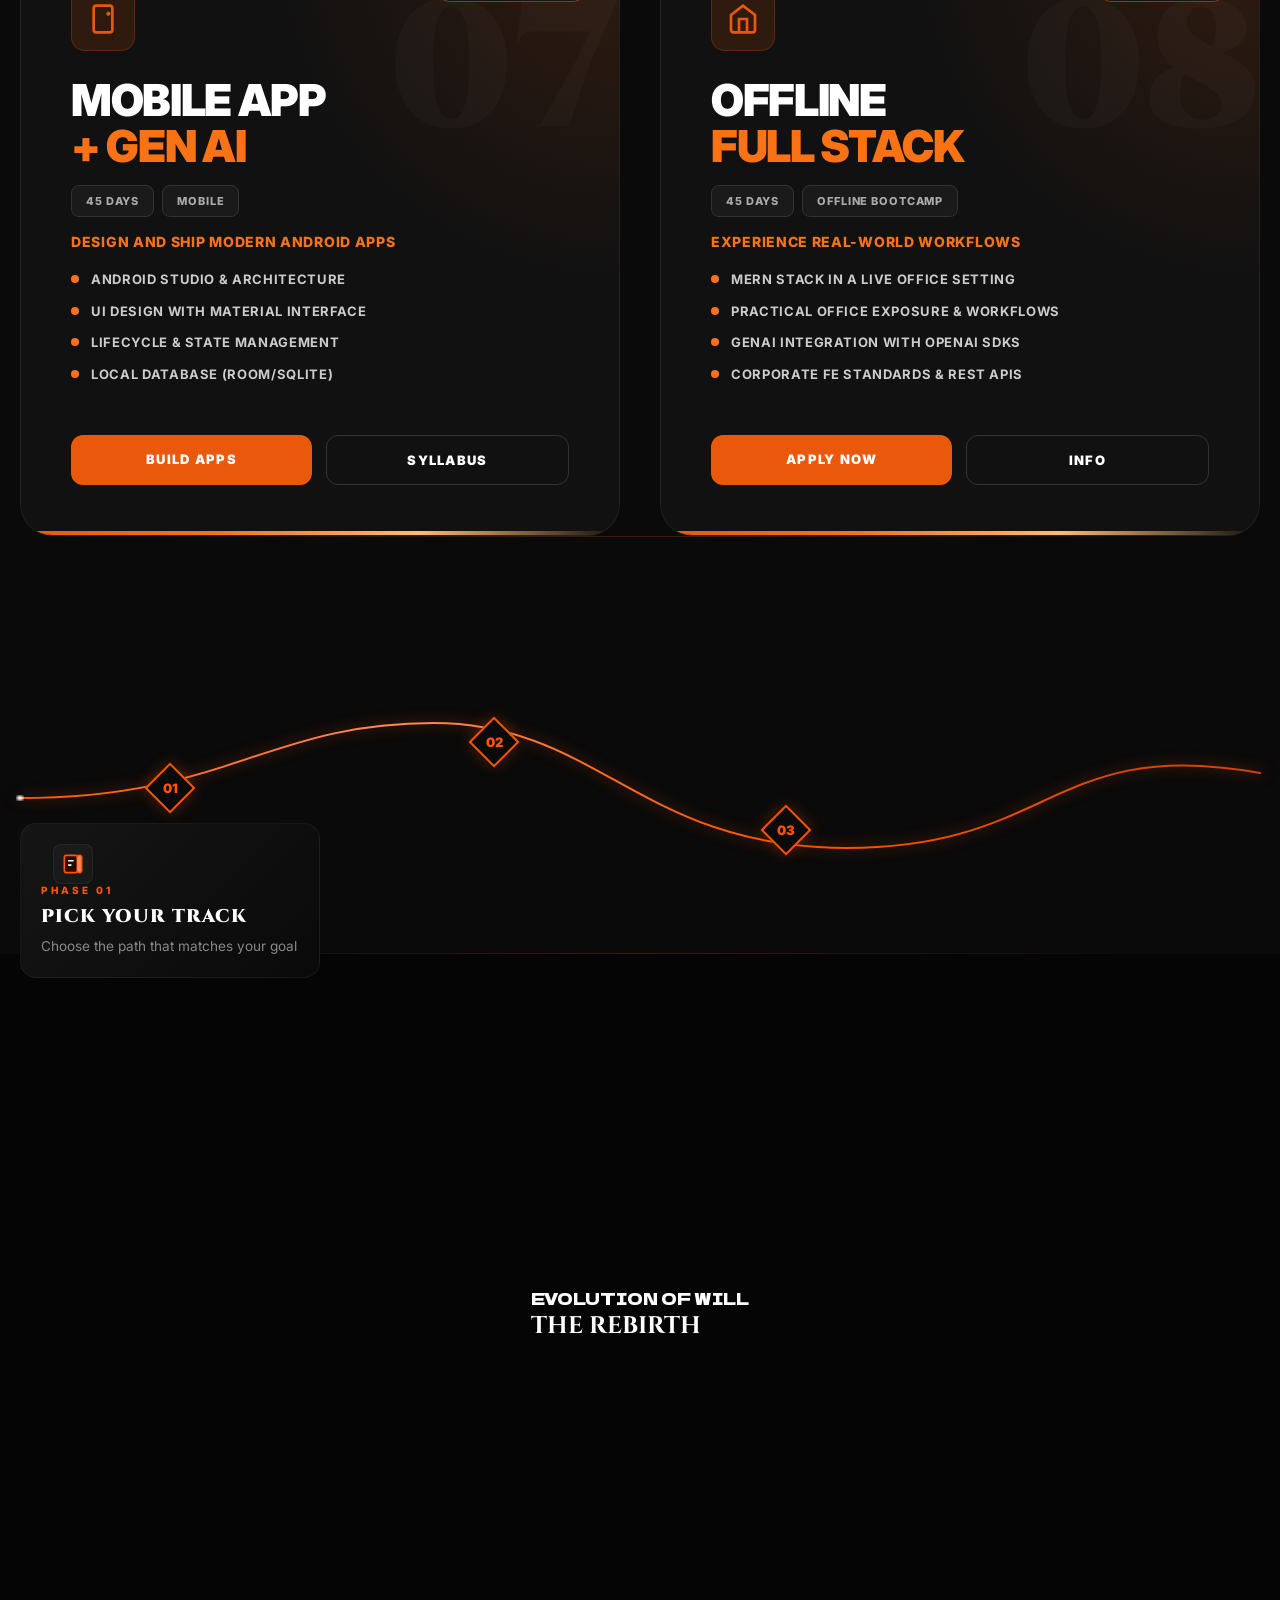
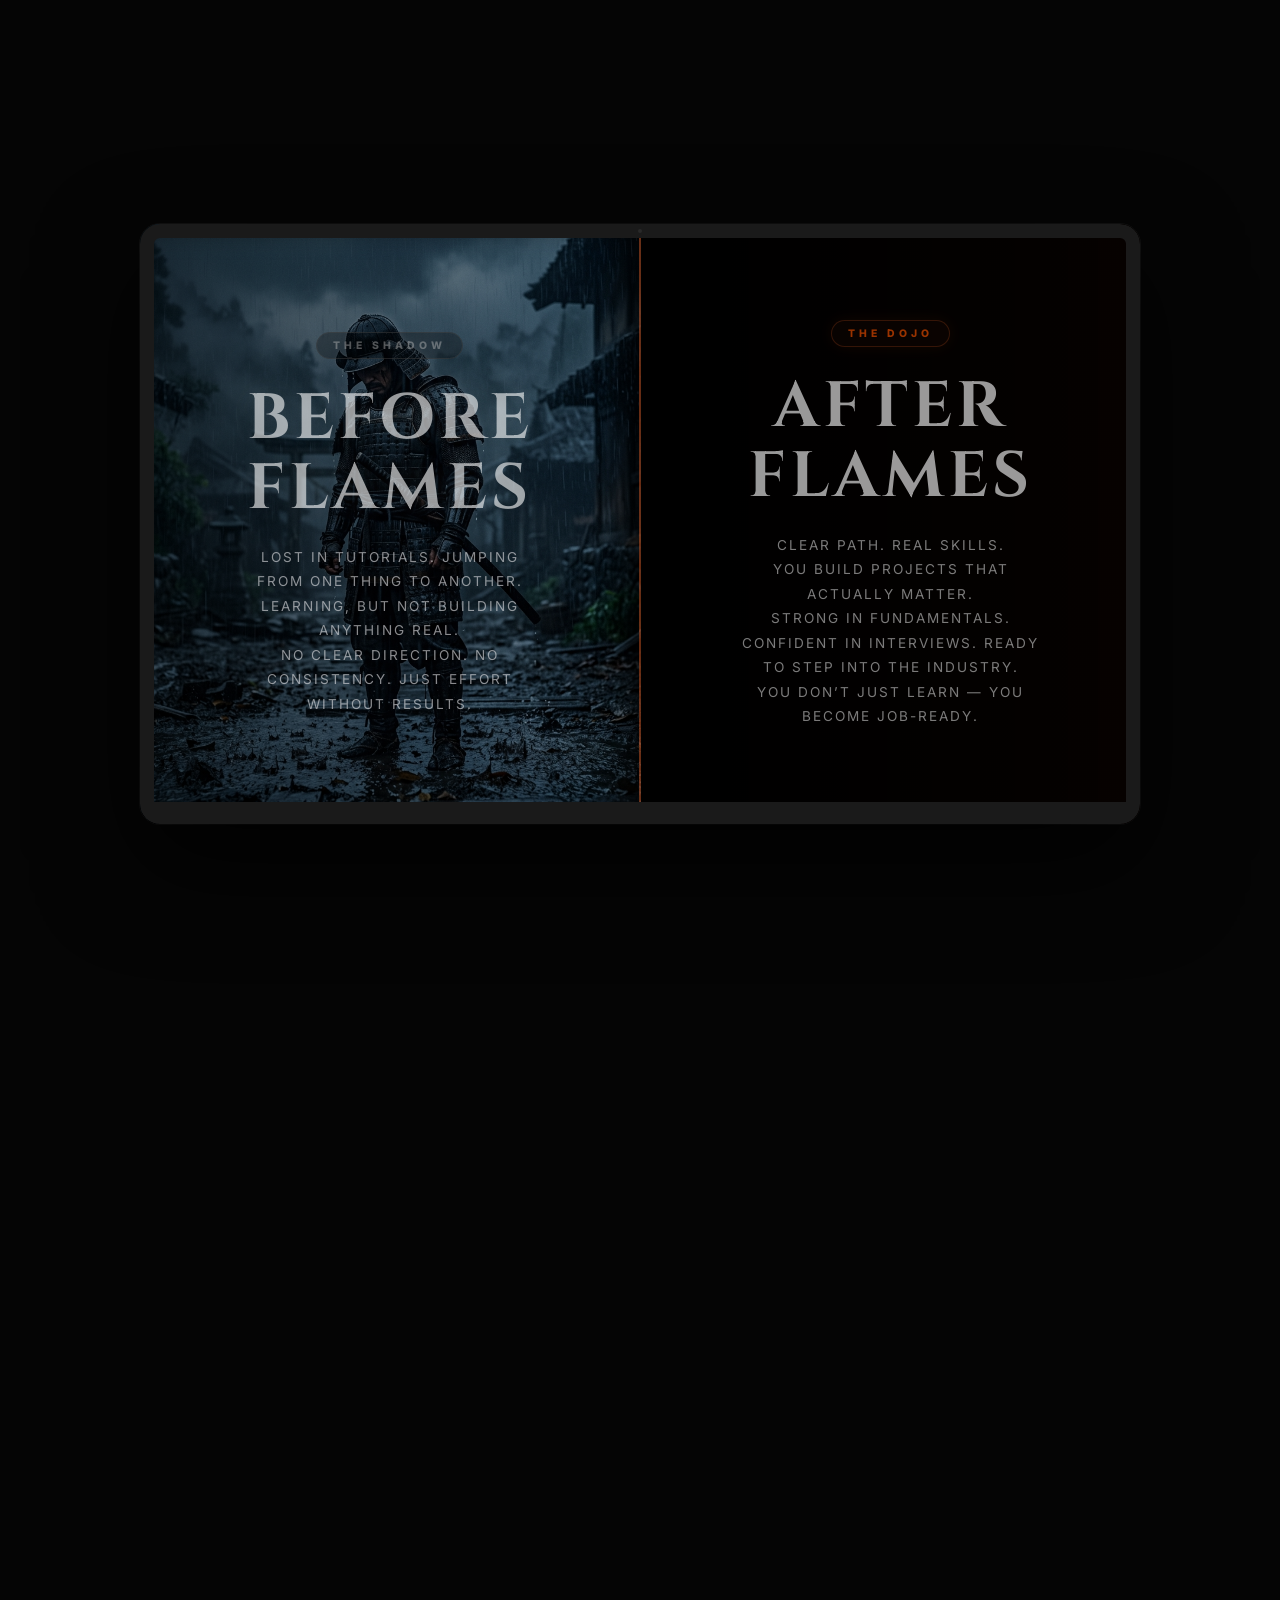
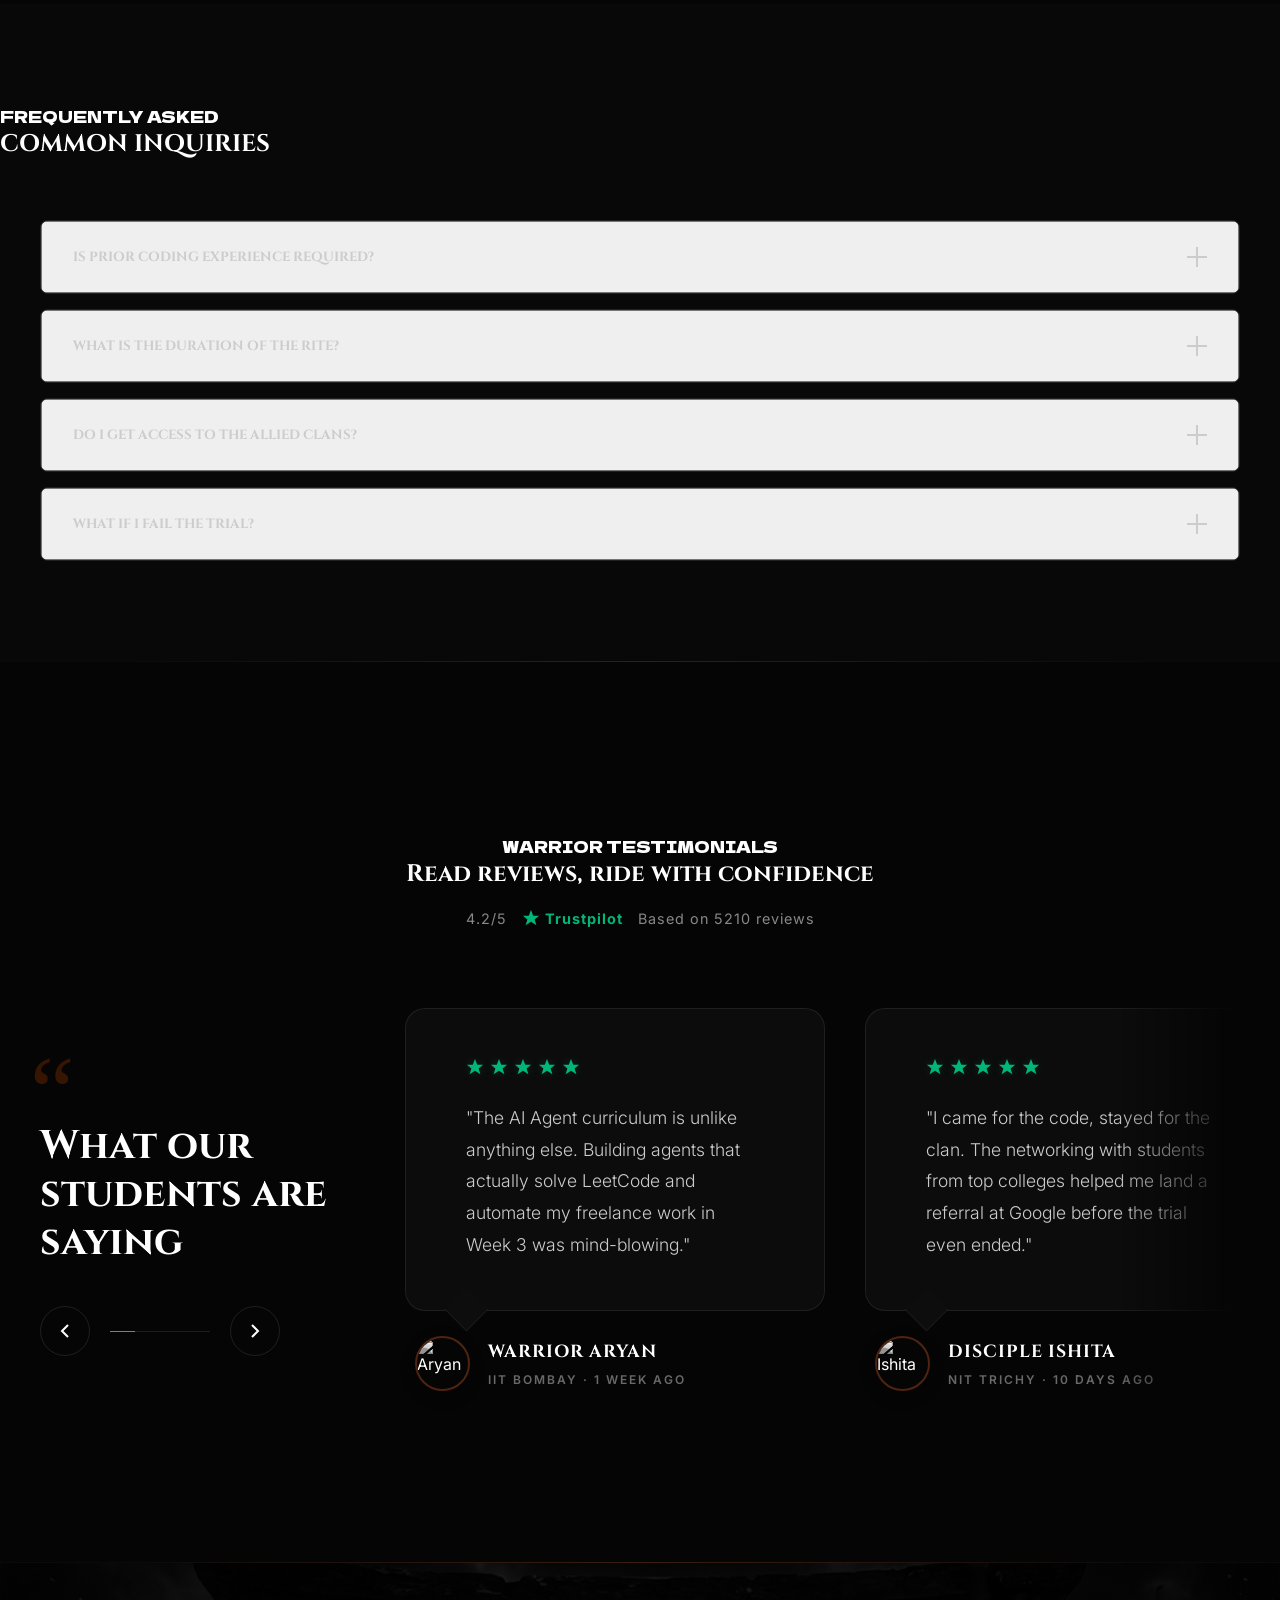
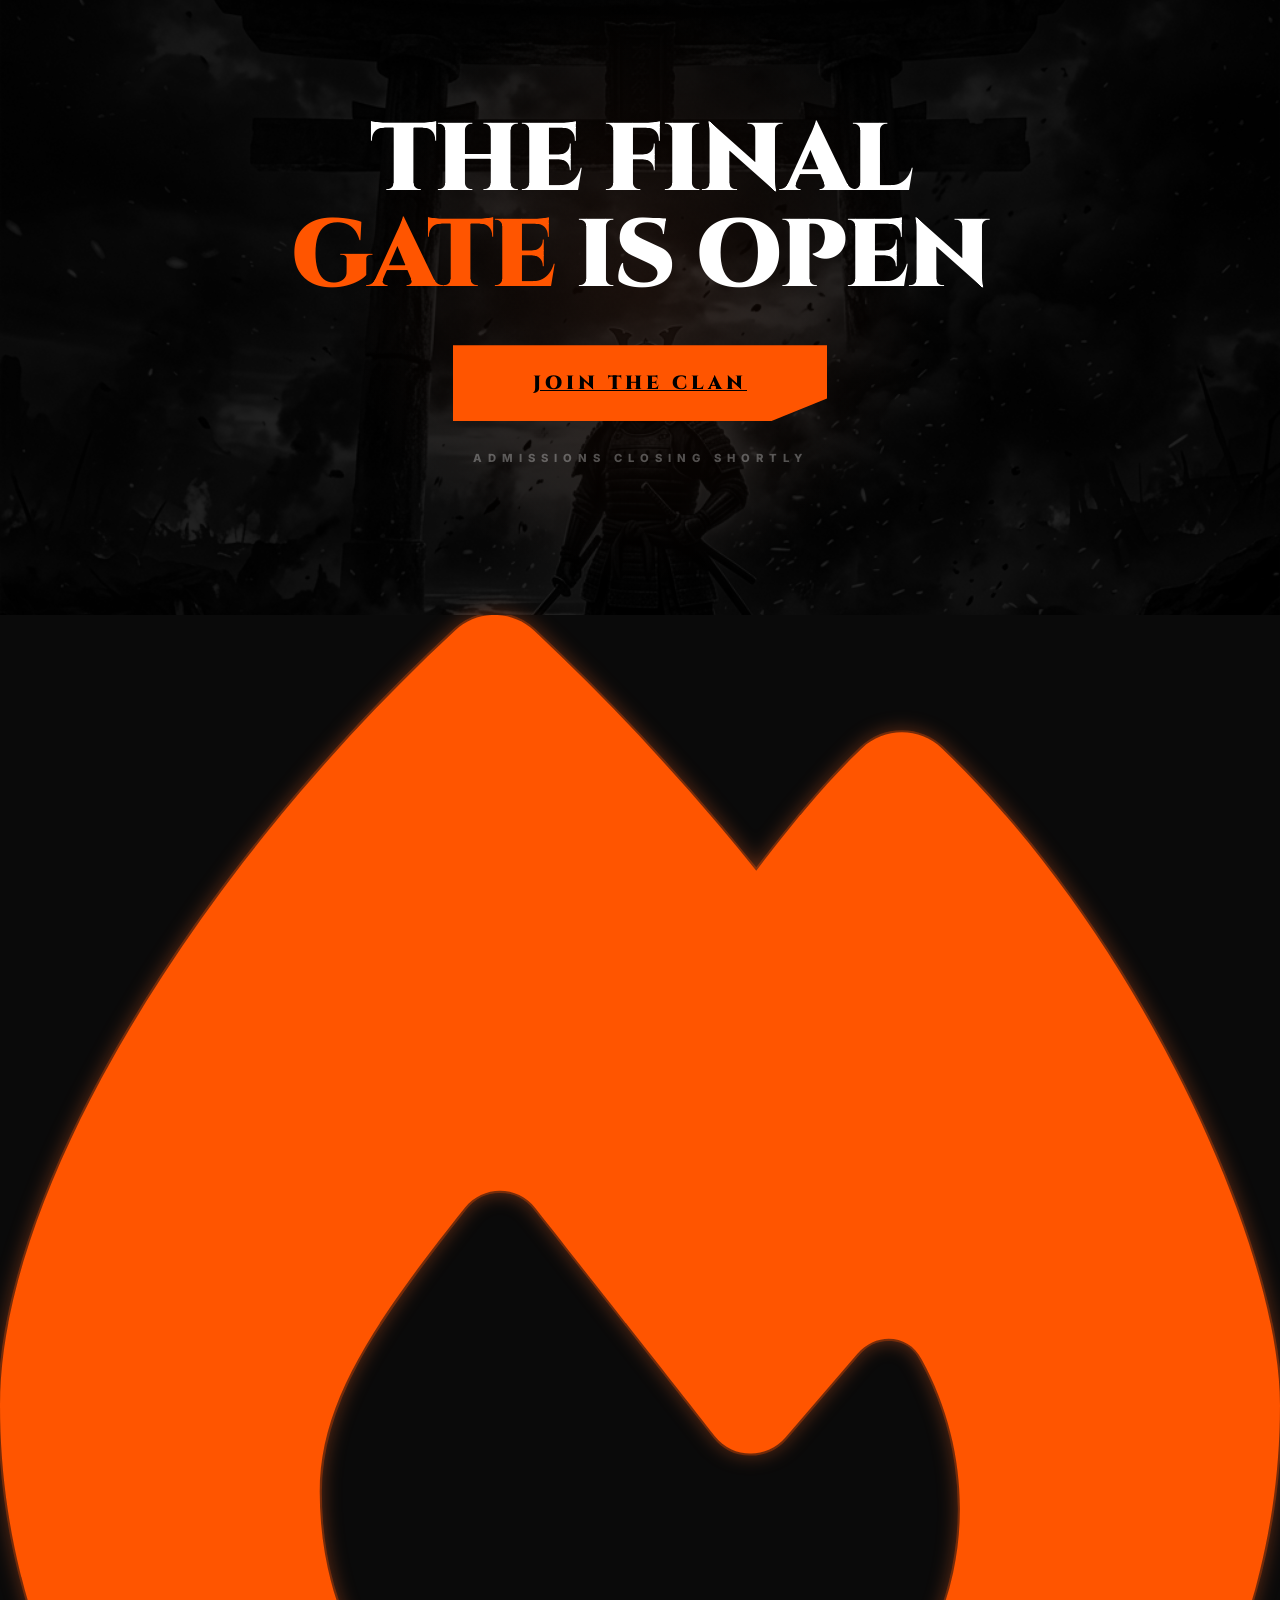
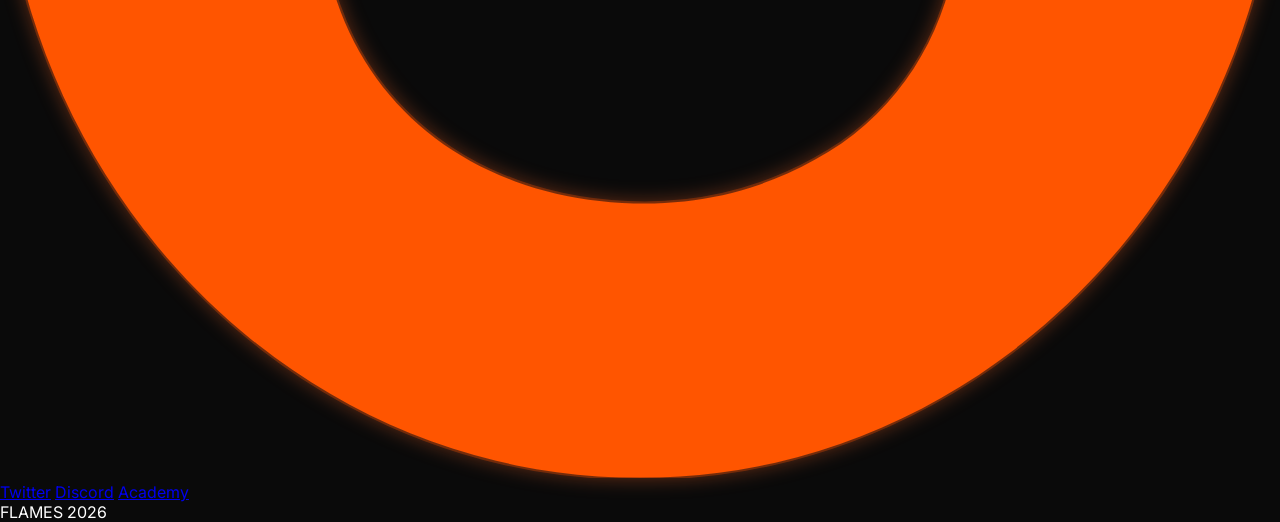
==== commit 91830e41: "refactor: replace weapon card grid with premium animated card component, remove testimonials page, a" ====
--- a/index.html
+++ b/index.html
@@ -815,161 +815,399 @@
         @media (min-width: 1024px) {
             .bento-grid {
                 grid-template-columns: repeat(3, 1fr);
-            }
-        }
-
-        .weapon-card {
-            background: linear-gradient(135deg, #151515 0%, #0a0a0a 100%);
-            border: 1px solid rgba(255, 255, 255, 0.05);
-            border-radius: 16px;
-            padding: 30px;
+        }
+    }
+        
+             /* =====================================================
+           ARSENAL / PREMIUM CARDS
+           ===================================================== */
+        .cards-wrapper {
+            display: flex;
+            gap: 40px;
+            flex-wrap: wrap;
+            justify-content: center;
+            width: 100%;
+            max-width: 1300px;
+            margin: 0 auto;
+        }
+
+        .card {
+            width: 600px;
+            height: 600px;
+            border-radius: 32px;
+            position: relative;
+            overflow: hidden;
             display: flex;
             flex-direction: column;
-            position: relative;
-            transition: border-color 0.3s ease, box-shadow 0.3s ease;
-            min-height: 240px;
+            justify-content: space-between;
+            padding: 50px;
+            /* Premium, buttery smooth custom bezier for float */
+            transition: transform 0.7s cubic-bezier(0.2, 0.8, 0.2, 1), box-shadow 0.7s cubic-bezier(0.2, 0.8, 0.2, 1), border-color 0.7s ease;
+            will-change: transform, box-shadow;
             cursor: pointer;
-        }
-
-        .weapon-card::before {
+            background: #111111;
+            border: 1px solid #222;
+        }
+
+        .card:hover {
+            transform: translateY(-12px) scale(1.02);
+            z-index: 10;
+        }
+
+        /* ─── GHOST INDEX NUMBERS ─── */
+        .course-number {
+            position: absolute;
+            top: 45px;
+            right: 15px;
+            font-size: 180px;
+            font-weight: 900;
+            color: #ffffff;
+            opacity: 0.025;
+            line-height: 1;
+            z-index: 0;
+            pointer-events: none;
+            transform: translate3d(15px, 0, 0);
+            transition: all 0.8s cubic-bezier(0.2, 0.8, 0.2, 1);
+            user-select: none;
+        }
+
+        .card:hover .course-number {
+            opacity: 0.06;
+            transform: translate3d(0, -8px, 0) scale(1.04);
+            color: #ea580c;
+        }
+
+        .card-orange .course-number {
+            color: #000000;
+            opacity: 0.05;
+        }
+
+        .card-orange:hover .course-number {
+            opacity: 0.09;
+            color: #000000;
+            transform: translate3d(0, -8px, 0) scale(1.04);
+        }
+
+        /* ─── CARD 1 – DARK ─── */
+        .card-dark:hover {
+            box-shadow: 
+                0 40px 80px -20px rgba(234, 88, 12, 0.3), 
+                0 0 0 1px rgba(234, 88, 12, 0.4),
+                inset 0 0 40px rgba(234, 88, 12, 0.05);
+            border-color: rgba(234, 88, 12, 0.4);
+        }
+
+        .card-dark::before {
+            content: '';
+            position: absolute;
+            top: 0;
+            right: 0;
+            width: 350px;
+            height: 350px;
+            background: radial-gradient(circle at top right, rgba(234, 88, 12, 0.15) 0%, transparent 70%);
+            transition: width 0.6s ease, height 0.6s ease, background 0.6s ease;
+            pointer-events: none;
+            z-index: 0;
+        }
+
+        .card-dark:hover::before {
+            width: 500px;
+            height: 500px;
+            background: radial-gradient(circle at top right, rgba(234, 88, 12, 0.22) 0%, transparent 70%);
+        }
+
+        .card::after {
+            content: '';
+            position: absolute;
+            bottom: 0;
+            left: 0;
+            right: 0;
+            height: 4px;
+            z-index: 10;
+        }
+
+        .card-dark::after {
+            background: linear-gradient(90deg, #ea580c, #f97316, #fdba74, transparent);
+        }
+
+        /* ─── CARD 2 – ORANGE ─── */
+        .card-orange {
+            background: linear-gradient(135deg, #d35400 0%, #9a3412 100%);
+            border: 1px solid #9a3412;
+        }
+
+        .card-orange:hover {
+            box-shadow: 
+                0 40px 80px -20px rgba(211, 84, 0, 0.5), 
+                0 0 0 1px rgba(255, 255, 255, 0.4),
+                inset 0 0 40px rgba(255, 255, 255, 0.1);
+            border-color: rgba(255, 255, 255, 0.3);
+        }
+
+        .card-orange::before {
             content: '';
             position: absolute;
             inset: 0;
-            border-radius: 16px;
-            background: radial-gradient(circle at 50% 50%, rgba(255, 106, 42, 0.08), transparent 70%);
-            opacity: 0;
-            transition: opacity 0.3s ease;
+            background-image: url("data:image/svg+xml,%3Csvg viewBox='0 0 256 256' xmlns='http://www.w3.org/2000/svg'%3E%3Cfilter id='noise'%3E%3CfeTurbulence type='fractalNoise' baseFrequency='0.9' numOctaves='4' stitchTiles='stitch'/%3E%3C/filter%3E%3Crect width='100%25' height='100%25' filter='url(%23noise)' opacity='0.04'/%3E%3C/svg%3E");
             pointer-events: none;
+            opacity: 0.3;
             z-index: 0;
         }
 
-        .weapon-card:hover::before {
-            opacity: 1;
-        }
-
-        .weapon-card:hover {
-            border-color: rgba(255, 106, 42, 0.5);
-            box-shadow: 0 20px 40px rgba(0, 0, 0, 0.5), 0 0 20px rgba(255, 106, 42, 0.1);
-            z-index: 10;
-        }
-
-        .weapon-card.featured {
-            grid-column: span 1;
-            grid-row: span 1;
-            padding: 24px;
-            background: linear-gradient(to right, rgba(0, 0, 0, 0.8), rgba(0, 0, 0, 0.4)),
-                url('https://images.unsplash.com/photo-1549490349-8643362247b5?q=80&w=1200&auto=format&fit=crop');
-            background-size: cover;
-            background-position: center;
-        }
-
-        @media (min-width: 768px) {
-            .weapon-card.featured {
-                grid-column: span 2;
-                grid-row: span 2;
-                padding: 50px;
-            }
-        }
-
-        .weapon-tag {
-            background: var(--flame-orange);
-            color: white;
-            padding: 4px 12px;
-            font-size: 10px;
-            font-weight: 900;
-            text-transform: uppercase;
-            letter-spacing: 1px;
-            display: inline-block;
-            margin-bottom: 20px;
-            position: relative;
-            z-index: 1;
-        }
-
-        .rank-tag {
+        .card-orange::after {
+            background: linear-gradient(90deg, rgba(0, 0, 0, 0.3), rgba(0, 0, 0, 0.1), transparent);
+        }
+
+        /* ─── FEATURED BADGE ─── */
+        .featured-badge {
             position: absolute;
-            top: 25px;
-            right: 30px;
-            font-size: 9px;
-            font-weight: 700;
-            color: #666;
-            text-transform: uppercase;
-            letter-spacing: 1.5px;
-        }
-
-        .weapon-title {
-            font-size: 1.8rem;
-            font-weight: 900;
-            color: white;
-            line-height: 1.1;
-            margin-bottom: 15px;
-            text-transform: uppercase;
-            position: relative;
-            z-index: 1;
-        }
-
-        .featured .weapon-title {
-            font-size: 1.5rem;
-            max-width: 100%;
-        }
-
-        @media (min-width: 768px) {
-            .featured .weapon-title {
-                font-size: 4rem;
-                max-width: 500px;
-            }
-        }
-
-        .weapon-desc {
-            color: #888;
-            font-size: 0.9rem;
-            line-height: 1.6;
-            margin-bottom: 30px;
-            position: relative;
-            z-index: 1;
-        }
-
-        .deploy-link {
-            margin-top: auto;
-            color: var(--flame-orange);
-            font-size: 10px;
-            font-weight: 900;
-            text-transform: uppercase;
-            letter-spacing: 2px;
+            top: 35px;
+            right: 35px;
             display: flex;
             align-items: center;
-            gap: 10px;
-            transition: gap 0.3s ease;
+            gap: 8px;
+            font-size: 11px;
+            font-weight: 700;
+            letter-spacing: 0.18em;
+            text-transform: uppercase;
+            padding: 7px 14px;
+            border-radius: 10px;
+            z-index: 20;
+            backdrop-filter: blur(4px);
+        }
+
+        .card-dark .featured-badge {
+            color: #f97316;
+            border: 1px solid rgba(249, 115, 22, 0.45);
+            background: rgba(20, 20, 20, 0.7);
+        }
+
+        .card-orange .featured-badge {
+            color: rgba(255, 255, 255, 0.9);
+            border: 1px solid rgba(255, 255, 255, 0.2);
+            background: rgba(0, 0, 0, 0.25);
+        }
+
+        .badge-dot {
+            width: 7px;
+            height: 7px;
+            border-radius: 50%;
+            animation: badgePulse 1.6s infinite;
+        }
+
+        .card-dark .badge-dot { background: #f97316; }
+        .card-orange .badge-dot { background: rgba(255, 255, 255, 1); }
+
+        @keyframes badgePulse {
+            0%, 100% { opacity: 1; transform: scale(1); }
+            50% { opacity: 0.5; transform: scale(0.7); }
+        }
+
+        .card-top, .card-middle, .card-actions {
             position: relative;
-            z-index: 1;
-        }
-
-        .deploy-link:hover {
-            gap: 18px;
-        }
-
-        .weapon-icon {
+            z-index: 10;
+        }
+
+        .card-top {
+            min-height: 260px;
+            display: flex;
+            flex-direction: column;
+        }
+
+        .icon-box {
+            width: 64px;
+            height: 64px;
+            border-radius: 14px;
+            display: flex;
+            align-items: center;
+            justify-content: center;
+            margin-bottom: 24px;
+        }
+
+        .card-dark .icon-box {
+            background: rgba(234, 88, 12, 0.14);
+            border: 1px solid rgba(234, 88, 12, 0.25);
+        }
+
+        .icon-box svg {
             width: 32px;
             height: 32px;
-            fill: var(--flame-orange);
-            margin-bottom: 20px;
-            position: relative;
-            z-index: 1;
-        }
-
-        .highlight-accent {
-            background: #d35400 !important;
+        }
+
+        .card-title {
+            font-size: 44px;
+            font-weight: 900;
+            line-height: 1.05;
+            letter-spacing: -0.03em;
+            text-transform: uppercase;
+            margin-bottom: 16px;
+            min-height: 94px;
+            display: flex;
+            flex-direction: column;
+            justify-content: flex-end;
+            color: #ffffff;
+        }
+
+        .card-title .highlight { color: #f97316; }
+        .card-orange .card-title .highlight { color: rgba(255, 255, 255, 0.5); }
+
+        .tags {
+            display: flex;
+            flex-wrap: wrap;
+            gap: 8px;
+            margin-bottom: 16px;
+        }
+
+        .tag {
+            display: flex;
+            align-items: center;
+            gap: 8px;
+            font-size: 11px;
+            font-weight: 800;
+            letter-spacing: 0.08em;
+            text-transform: uppercase;
+            padding: 8px 14px;
+            border-radius: 8px;
+        }
+
+        .card-dark .tag {
+            background: #1a1a1a;
+            border: 1px solid #333;
+            color: #aaa;
+        }
+
+        .card-orange .tag {
+            background: rgba(0, 0, 0, 0.15);
+            border: 1px solid rgba(0, 0, 0, 0.1);
+            color: rgba(255, 255, 255, 1);
+        }
+
+        .tagline {
+            font-size: 14px;
+            font-weight: 800;
+            letter-spacing: 0.05em;
+            text-transform: uppercase;
+            margin-bottom: 0;
+            color: #f97316;
+        }
+
+        .card-orange .tagline { color: rgba(0, 0, 0, 0.6); }
+
+        .feature-list {
+            list-style: none;
+            display: flex;
+            flex-direction: column;
+            gap: 12px;
+            margin-top: 20px;
+            margin-bottom: 30px;
+            flex-grow: 1;
+            padding-left: 0;
+        }
+
+        .feature-list li {
+            display: flex;
+            align-items: flex-start;
+            gap: 12px;
+            font-size: 13px;
+            font-weight: 700;
+            letter-spacing: 0.05em;
+            text-transform: uppercase;
+            line-height: 1.5;
+        }
+
+        .card-dark .feature-list li { color: #ccc; }
+        .card-orange .feature-list li { color: #fff; }
+
+        .bullet-dot {
+            width: 8px;
+            height: 8px;
+            border-radius: 50%;
+            flex-shrink: 0;
+            margin-top: 5px;
+        }
+
+        .card-dark .bullet-dot { background: #f97316; }
+        .card-orange .bullet-dot { background: rgba(0, 0, 0, 0.4); }
+
+        .card-actions {
+            display: flex;
+            gap: 14px;
+            margin-top: auto;
+        }
+
+        .btn-card {
+            flex: 1;
+            padding: 16px;
+            font-size: 13px;
+            font-weight: 900;
+            letter-spacing: 0.1em;
+            text-transform: uppercase;
+            border-radius: 12px;
+            cursor: pointer;
+            transition: all 0.3s ease;
+            text-align: center;
+            text-decoration: none;
+            display: inline-block;
+        }
+
+        .btn-card-primary {
+            background: #ea580c;
+            color: #fff;
             border: none;
         }
 
-        .highlight-accent .weapon-title,
-        .highlight-accent .weapon-desc,
-        .highlight-accent .deploy-link,
-        .highlight-accent .rank-tag {
-            color: white;
-        }
-
-        .highlight-accent .weapon-icon {
-            fill: white;
+        .btn-card-primary:hover {
+            background: #f97316;
+            transform: translateY(-2px);
+            box-shadow: 0 12px 24px rgba(234, 88, 12, 0.25);
+        }
+
+        .btn-card-secondary {
+            background: transparent;
+            color: #fff;
+            border: 1px solid #333;
+        }
+
+        .btn-card-secondary:hover {
+            background: rgba(255, 255, 255, 0.08);
+            border-color: #555;
+        }
+
+
+        /* ─── SHINE EFFECT ─── */
+        .shine {
+            position: absolute;
+            top: 0;
+            left: -100%;
+            width: 80%;
+            height: 100%;
+            background: linear-gradient(105deg, transparent 40%, rgba(255, 255, 255, 0.1) 50%, transparent 60%);
+            transition: left 0.7s ease;
+            pointer-events: none;
+            z-index: 2;
+        }
+
+        .card:hover .shine {
+            left: 150%;
+        }
+
+        @media (max-width: 768px) {
+            .cards-wrapper {
+                gap: 24px;
+                padding: 0 20px;
+            }
+
+            .card {
+                width: 100%;
+                height: auto;
+                aspect-ratio: auto;
+                padding: 40px;
+                border-radius: 28px;
+            }
+
+            .card-title {
+                font-size: 32px;
+            }
         }
 
         /* =====================================================
@@ -1686,7 +1924,8 @@
         }
 
         .reviews-grid {
-            max-width: 1600px; /* Increased from 1500px to allow more breathing room */
+            max-width: 1600px;
+            /* Increased from 1500px to allow more breathing room */
             margin: 0 auto;
             padding: 0 40px;
             display: grid;
@@ -1806,7 +2045,8 @@
         }
 
         .review-bubble {
-            width: 420px; /* Reduced from 500px so 2 cards fit perfectly on standard 1440p laptops */
+            width: 420px;
+            /* Reduced from 500px so 2 cards fit perfectly on standard 1440p laptops */
             max-width: 85vw;
             /* Safety for smaller layouts */
             flex-shrink: 0;
@@ -2090,10 +2330,13 @@
         }
 
         @keyframes footerGlowPulse {
-            0%, 100% {
+
+            0%,
+            100% {
                 filter: drop-shadow(0 0 8px rgba(255, 106, 42, 0.4));
                 opacity: 0.6;
             }
+
             50% {
                 filter: drop-shadow(0 0 20px rgba(255, 106, 42, 0.9));
                 opacity: 1;
@@ -2252,20 +2495,23 @@
             position: relative;
             white-space: nowrap;
         }
+
         .chip-alt {
             background: rgba(255, 255, 255, 0.03);
             border-color: rgba(255, 255, 255, 0.1);
             color: #ccc;
         }
+
         .highlight-accent .ui-chip {
             background: rgba(255, 255, 255, 0.15);
             border-color: rgba(255, 255, 255, 0.3);
             color: white;
         }
+
         .highlight-accent .chip-alt {
             background: rgba(0, 0, 0, 0.1);
             border-color: rgba(0, 0, 0, 0.2);
-            color: rgba(255,255,255,0.9);
+            color: rgba(255, 255, 255, 0.9);
         }
 
         /* =====================================================
@@ -2280,6 +2526,7 @@
             flex-wrap: wrap;
             padding-top: 15px;
         }
+
         .btn-action {
             padding: 10px 20px;
             font-size: 10px;
@@ -2294,44 +2541,51 @@
             white-space: nowrap;
             cursor: pointer;
         }
+
         .btn-action.btn-primary {
             background: var(--flame-orange);
             color: #000;
             border: 1px solid var(--flame-orange);
         }
+
         .btn-action.btn-primary:hover {
             transform: translateY(-3px);
             box-shadow: 0 10px 20px rgba(255, 106, 42, 0.3);
             background: #ff8a5a;
             border-color: #ff8a5a;
         }
+
         .btn-action.btn-secondary {
             background: transparent;
             color: #fff;
             border: 1px solid rgba(255, 255, 255, 0.2);
         }
+
         .btn-action.btn-secondary:hover {
             transform: translateY(-3px);
             border-color: var(--flame-orange);
             color: var(--flame-orange);
             background: rgba(255, 106, 42, 0.05);
         }
-        
+
         /* Highlight Accent Buttons */
         .highlight-accent .btn-action.btn-primary {
             background: #fff;
             color: #d35400;
             border-color: #fff;
         }
+
         .highlight-accent .btn-action.btn-primary:hover {
             background: #f8f8f8;
-            box-shadow: 0 10px 20px rgba(0,0,0,0.2);
+            box-shadow: 0 10px 20px rgba(0, 0, 0, 0.2);
             border-color: #f8f8f8;
         }
+
         .highlight-accent .btn-action.btn-secondary {
             border-color: rgba(255, 255, 255, 0.5);
             color: #fff;
         }
+
         .highlight-accent .btn-action.btn-secondary:hover {
             border-color: #fff;
             background: rgba(255, 255, 255, 0.1);
@@ -2362,7 +2616,7 @@
                 font-size: 1.5rem !important;
                 max-width: 100% !important;
             }
-            
+
             .btn-action {
                 flex: 1;
                 padding: 10px 12px;
@@ -2806,7 +3060,8 @@
             <div class="lg:col-span-5 reveal-up relative z-10">
                 <div class="flex items-center gap-3 mb-6">
                     <span class="w-10 h-[1px] bg-[var(--flame-orange)]"></span>
-                    <span class="text-[var(--flame-orange)] tracking-widest text-[10px] uppercase font-bold">Real World Learning
+                    <span class="text-[var(--flame-orange)] tracking-widest text-[10px] uppercase font-bold">Real World
+                        Learning
                         System</span>
                 </div>
                 <h2 class="cinzel-font text-2xl md:text-5xl lg:text-6xl font-black mb-6 md:mb-10 leading-none break-words text-white"
@@ -2902,448 +3157,320 @@
     <!-- =====================================================
          ARSENAL / POWER SECTION
          ===================================================== -->
-    <section id="arsenal" class="py-16 px-4 md:py-40 md:px-10 relative overflow-hidden" style="background-color: var(--bg-black);">
+    <section id="arsenal" class="py-16 px-4 md:py-40 md:px-10 relative overflow-hidden"
+        style="background-color: var(--bg-black);">
         <div class="pattern-bg" style="opacity: 0.05;"></div>
 
         <div class="max-w-7xl mx-auto relative z-10">
             <div class="mb-10 md:mb-24 reveal-up">
-                <h2 class="arsenal-header cinzel-font text-3xl md:text-6xl lg:text-7xl italic text-white mb-4 uppercase">Choose Your Track</h2>
+                <h2
+                    class="arsenal-header cinzel-font text-3xl md:text-6xl lg:text-7xl italic text-white mb-4 uppercase">
+                    Choose Your Track</h2>
                 <div class="arsenal-header-underline mb-6"></div>
                 <div class="text-neutral-400 max-w-lg">
-                    <p class="text-sm md:text-base leading-relaxed">45 days. One track. One summer that actually counts.</p>
+                    <p class="text-sm md:text-base leading-relaxed">45 days. One track. One summer that actually counts.
+                    </p>
                 </div>
             </div>
 
-            <div class="grid grid-cols-1 md:grid-cols-2 gap-4 lg:gap-6 items-stretch">
-
-                <!-- 1. MERN -->
-                <div class="weapon-card featured reveal-scale">
-                    <span class="rank-tag text-[var(--flame-orange)]">FEATURED</span>
-                    <h3 class="weapon-title">FULL STACK <br> + GEN AI</h3>
-                    
-                    <div class="flex gap-2 flex-wrap mb-4 z-10 relative">
-                        <span class="ui-chip">
-                            <svg width="10" height="10" viewBox="0 0 24 24" fill="none" stroke="currentColor" stroke-width="2"><circle cx="12" cy="12" r="10"></circle><polyline points="12 6 12 12 16 14"></polyline></svg>
-                            45 DAYS
-                        </span>
-                        <span class="ui-chip chip-alt">ONLINE</span>
-                        <span class="ui-chip chip-alt">BEGINNER FRIENDLY</span>
-                    </div>
-
-                    <p class="text-[12px] text-[var(--flame-orange)] font-semibold mb-4 italic z-10 relative">Build
-                        production-ready apps from day one</p>
-                    <p class="weapon-desc">Build real-world MERN apps with AI and deploy like a developer.</p>
-
-                    <div class="mt-4 z-10 relative flex-grow mb-6">
-                        <div class="flex flex-wrap gap-x-6 gap-y-4 max-w-[340px]">
-                            <div class="flex items-center gap-3 w-[150px]">
-                                <span class="w-1.5 h-1.5 bg-[var(--flame-orange)] rounded-full shrink-0"></span>
-                                <span class="text-xs text-white uppercase tracking-widest font-bold">MERN Stack</span>
-                            </div>
-                            <div class="flex items-center gap-3 w-[150px]">
-                                <span class="w-1.5 h-1.5 bg-[var(--flame-orange)] rounded-full shrink-0"></span>
-                                <span class="text-xs text-white uppercase tracking-widest font-bold">Deployment</span>
-                            </div>
-                            <div class="flex items-center gap-3 w-[150px]">
-                                <span class="w-1.5 h-1.5 bg-[var(--flame-orange)] rounded-full shrink-0"></span>
-                                <span class="text-xs text-white uppercase tracking-widest font-bold">Gen AI</span>
-                            </div>
-                            <div class="flex items-center gap-3 w-[150px]">
-                                <span class="w-1.5 h-1.5 bg-[var(--flame-orange)] rounded-full shrink-0"></span>
-                                <span class="text-xs text-white uppercase tracking-widest font-bold">Testing</span>
-                            </div>
+            <div class="cards-wrapper">
+                <!-- 1. MERN + GEN AI -->
+                <div class="card card-dark reveal-scale">
+                    <div class="course-number cinzel-font">01</div>
+                    <div class="featured-badge">
+                        <div class="badge-dot"></div>
+                        Featured
+                    </div>
+                    <div class="card-top">
+                        <div class="icon-box">
+                            <svg viewBox="0 0 24 24" fill="none" stroke="#ea580c" stroke-width="2">
+                                <polyline points="16 18 22 12 16 6"></polyline>
+                                <polyline points="8 6 2 12 8 18"></polyline>
+                            </svg>
                         </div>
-                    </div>
-
-                    <div class="btn-group w-full">
-                        <button class="btn-action btn-primary w-full sm:w-auto" onclick="window.location.href='course.html?course=mern'">Enroll Now</button>
-                        <button class="btn-action btn-secondary w-full sm:w-auto" onclick="window.location.href='course.html?course=mern'">View Details</button>
+                        <h3 class="card-title">FULL STACK <br> <span class="highlight">+ GEN AI</span></h3>
+                        <div class="tags">
+                            <span class="tag">45 DAYS</span>
+                            <span class="tag">ONLINE</span>
+                            <span class="tag">BEGINNER FRIENDLY</span>
+                        </div>
+                        <p class="tagline">Build production-ready apps from day one</p>
+                    </div>
+
+                    <div class="card-middle">
+                        <ul class="feature-list">
+                            <li><span class="bullet-dot"></span> MERN STACK (MONGODB, EXPRESS, REACT, NODE)</li>
+                            <li><span class="bullet-dot"></span> GEN AI INTEGRATION (LLMS & PROMPT ENGINEERING)</li>
+                            <li><span class="bullet-dot"></span> PROJECT DEPLOYMENT & LIVE HOSTING</li>
+                            <li><span class="bullet-dot"></span> SOFTWARE TESTING FUNDAMENTALS</li>
+                        </ul>
+                    </div>
+
+                    <div class="card-actions">
+                        <a href="course.html?course=mern" class="btn-card btn-card-primary">Enroll Now</a>
+                        <a href="course.html?course=mern" class="btn-card btn-card-secondary">Details</a>
                     </div>
                 </div>
 
-                <!-- 2. Bundle -->
-                <div class="weapon-card highlight-accent reveal-scale">
-                    <span class="rank-tag text-white/70">FEATURED</span>
-                    
-                    <div class="weapon-icon mb-4 bg-black/30 w-12 h-12 flex items-center justify-center rounded-lg">
-                        <svg viewBox="0 0 24 24" class="w-6 h-6 fill-none stroke-white" stroke-width="2.5">
-                            <circle cx="12" cy="12" r="10" />
-                            <circle cx="12" cy="12" r="4" />
-                            <line x1="22" x2="18" y1="12" y2="12" />
-                            <line x1="6" x2="2" y1="12" y2="12" />
-                            <line x1="12" x2="12" y1="6" y2="2" />
-                            <line x1="12" x2="12" y1="22" y2="18" />
-                        </svg>
-                    </div>
-                    
-                    <h3 class="weapon-title mb-2 !text-2xl md:!text-3xl">COMPLETE PROGRAM <span class="text-white/70 text-lg md:text-xl">(BUNDLE)</span></h3>
-                    
-                    <div class="flex gap-2 flex-wrap mb-4 z-10 relative">
-                        <span class="ui-chip">
-                            <svg width="10" height="10" viewBox="0 0 24 24" fill="none" stroke="currentColor" stroke-width="2"><circle cx="12" cy="12" r="10"></circle><polyline points="12 6 12 12 16 14"></polyline></svg>
-                            45 DAYS
-                        </span>
-                        <span class="ui-chip chip-alt">INTENSIVE</span>
-                    </div>
-
-                    <p class="text-[14px] text-[#ffe066] font-extrabold tracking-wide mt-1 mb-2 italic drop-shadow-md">
-                        Your absolute path to tech dominance</p>
-                    <p class="weapon-desc text-white/90 max-w-xl mt-0 m-0">Your complete path to becoming
-                        job-ready. Master DSA, Full Stack, and AI Agents in one structured program.</p>
-
-                    <div class="mt-4 z-10 relative flex-grow mb-6">
-                        <div class="flex flex-wrap gap-x-6 gap-y-3 max-w-[340px]">
-                            <div class="flex items-center gap-3 w-[150px]">
-                                <span class="w-1.5 h-1.5 bg-white rounded-full shrink-0"></span>
-                                <span class="text-xs text-white uppercase tracking-widest font-bold">DSA Foundation</span>
-                            </div>
-                            <div class="flex items-center gap-3 w-[150px]">
-                                <span class="w-1.5 h-1.5 bg-white rounded-full shrink-0"></span>
-                                <span class="text-xs text-white uppercase tracking-widest font-bold">Full Stack</span>
-                            </div>
-                            <div class="flex items-center gap-3 w-[150px]">
-                                <span class="w-1.5 h-1.5 bg-white rounded-full shrink-0"></span>
-                                <span class="text-xs text-white uppercase tracking-widest font-bold">AI Agents</span>
-                            </div>
-                            <div class="flex items-center gap-3 w-[150px]">
-                                <span class="w-1.5 h-1.5 bg-white rounded-full shrink-0"></span>
-                                <span class="text-xs text-white uppercase tracking-widest font-bold">Mentorship</span>
-                            </div>
+                <!-- 2. BUNDLE -->
+                <div class="card card-orange reveal-scale">
+                    <div class="course-number cinzel-font">02</div>
+                    <div class="featured-badge">
+                        <div class="badge-dot"></div>
+                        Most Popular
+                    </div>
+                    <div class="card-top">
+                        <div class="icon-box">
+                            <svg viewBox="0 0 24 24" fill="none" stroke="#fff" stroke-width="2.2">
+                                <path d="m2 11 10 5 10-5M2 15l10 5 10-5M12 3 2 8l10 5 10-5z" />
+                            </svg>
                         </div>
-                    </div>
-
-                    <div class="btn-group mt-auto pt-6 w-full">
-                        <button class="btn-action btn-primary w-full sm:w-auto" onclick="window.location.href='course.html?course=bundle'">Join Bundle</button>
-                        <button class="btn-action btn-secondary w-full sm:w-auto" onclick="window.location.href='course.html?course=bundle'">Syllabus</button>
+                        <h3 class="card-title">COMPLETE <br> <span class="highlight">PROGRAM</span></h3>
+                        <div class="tags">
+                            <span class="tag">45 DAYS</span>
+                            <span class="tag">INTENSIVE</span>
+                        </div>
+                        <p class="tagline">Your absolute path to tech dominance</p>
+                    </div>
+
+                    <div class="card-middle">
+                        <ul class="feature-list">
+                            <li><span class="bullet-dot"></span> DJANGO & AI AGENTS INTEGRATION</li>
+                            <li><span class="bullet-dot"></span> ADVANCED AGENTIC WORKFLOWS</li>
+                            <li><span class="bullet-dot"></span> DATA STRUCTURES & ALGORITHMS (JAVA)</li>
+                            <li><span class="bullet-dot"></span> INDUSTRY-READY PORTFOLIO PROJECTS</li>
+                        </ul>
+                    </div>
+
+                    <div class="card-actions">
+                        <a href="course.html?course=bundle" class="btn-card btn-card-primary">Join Bundle</a>
+                        <a href="course.html?course=bundle" class="btn-card btn-card-secondary">Syllabus</a>
                     </div>
                 </div>
 
                 <!-- 3. AIML -->
-                <div class="weapon-card reveal-scale">
-                    <span class="rank-tag">PATH</span>
-                    <div class="flex flex-col h-full justify-between">
-                        <div>
-                            <div class="weapon-icon">
-                                <svg viewBox="0 0 24 24" class="fill-none stroke-[var(--flame-orange)]" stroke-width="2"
-                                    style="fill:none;">
-                                    <path d="M12 5a3 3 0 1 0-5.997.125 4 4 0 0 0-2.526 5.77 4 4 0 0 0 .556 6.588A4 4 0 1 0 12 18Z" />
-                                    <path d="M12 5a3 3 0 1 1 5.997.125 4 4 0 0 1 2.526 5.77 4 4 0 0 1-.556 6.588A4 4 0 1 1 12 18Z" />
-                                    <path d="M15 13h4.5a2 2 0 0 1 0 4H15" />
-                                    <path d="M9 13H4.5a2 2 0 0 0 0 4H9" />
-                                </svg>
-                            </div>
-                            <h3 class="weapon-title mb-2">AI & AGENTIC AI</h3>
-                            
-                            <div class="flex gap-2 flex-wrap mb-3 z-10 relative">
-                                <span class="ui-chip">
-                                    <svg width="10" height="10" viewBox="0 0 24 24" fill="none" stroke="currentColor" stroke-width="2"><circle cx="12" cy="12" r="10"></circle><polyline points="12 6 12 12 16 14"></polyline></svg>
-                                    45 DAYS
-                                </span>
-                                <span class="ui-chip chip-alt">ADVANCED</span>
-                            </div>
-
-                            <p class="text-[11px] text-[var(--flame-orange)] font-semibold mt-1 mb-3 italic">Build
-                                intelligent, autonomous systems</p>
-                            <p class="weapon-desc m-0">Work with LLMs and prompt engineering to create autonomous
-                                Agentic AI that can think, plan, and execute tasks. Ship intelligent applications like
-                                chatbots.</p>
-
-                            <div class="mt-5 z-10 relative">
-                                <div class="flex flex-wrap gap-x-6 gap-y-3">
-                                    <div class="flex items-center gap-3 w-[140px]">
-                                        <span class="w-1.5 h-1.5 bg-[var(--flame-orange)] rounded-full shrink-0"></span>
-                                        <span class="text-xs text-white uppercase tracking-widest font-bold">LLMs</span>
-                                    </div>
-                                    <div class="flex items-center gap-3 w-[140px]">
-                                        <span class="w-1.5 h-1.5 bg-[var(--flame-orange)] rounded-full shrink-0"></span>
-                                        <span class="text-xs text-white uppercase tracking-widest font-bold">Prompting</span>
-                                    </div>
-                                    <div class="flex items-center gap-3 w-[140px]">
-                                        <span class="w-1.5 h-1.5 bg-[var(--flame-orange)] rounded-full shrink-0"></span>
-                                        <span class="text-xs text-white uppercase tracking-widest font-bold">AI Agents</span>
-                                    </div>
-                                    <div class="flex items-center gap-3 w-[140px]">
-                                        <span class="w-1.5 h-1.5 bg-[var(--flame-orange)] rounded-full shrink-0"></span>
-                                        <span class="text-xs text-white uppercase tracking-widest font-bold">Deployment</span>
-                                    </div>
-                                </div>
-                            </div>
+                <div class="card card-dark reveal-scale">
+                    <div class="course-number cinzel-font">03</div>
+                    <div class="featured-badge">
+                        <div class="badge-dot"></div>
+                        High Demand
+                    </div>
+                    <div class="card-top">
+                        <div class="icon-box">
+                            <svg viewBox="0 0 24 24" fill="none" stroke="#ea580c" stroke-width="2">
+                                <path d="M12 8V4m0 16v-4m8-4h-4M4 12h4m10.36-5.66-2.83 2.83M6.46 17.54l2.83-2.83m0-5.66L6.46 6.46m11.08 11.08-2.83-2.83" />
+                                <circle cx="12" cy="12" r="3" />
+                            </svg>
                         </div>
-                        <div class="btn-group pt-8 mt-8 w-full">
-                            <button class="btn-action btn-primary flex-1 w-full" onclick="window.location.href='course.html?course=aiml'">Enroll Now</button>
-                            <button class="btn-action btn-secondary flex-1 w-full" onclick="window.location.href='course.html?course=aiml'">Curriculum</button>
+                        <h3 class="card-title">AI & <br> <span class="highlight">AGENTIC AI</span></h3>
+                        <div class="tags">
+                            <span class="tag">45 DAYS</span>
+                            <span class="tag">ADVANCED</span>
                         </div>
+                        <p class="tagline">Build intelligent, autonomous systems</p>
+                    </div>
+
+                    <div class="card-middle">
+                        <ul class="feature-list">
+                            <li><span class="bullet-dot"></span> AI/ML FOUNDATIONS & CONCEPTS</li>
+                            <li><span class="bullet-dot"></span> GEN AI: LLMS & PROMPT ENGINEERING</li>
+                            <li><span class="bullet-dot"></span> AGENTIC AI (THINKING & PLANNING)</li>
+                            <li><span class="bullet-dot"></span> REAL-WORLD AI CHATBOTS & AGENTS</li>
+                        </ul>
+                    </div>
+
+                    <div class="card-actions">
+                        <a href="course.html?course=aiml" class="btn-card btn-card-primary">Enroll Now</a>
+                        <a href="course.html?course=aiml" class="btn-card btn-card-secondary">Curriculum</a>
                     </div>
                 </div>
 
                 <!-- 4. DSA -->
-                <div class="weapon-card reveal-scale">
-                    <span class="rank-tag">PATH</span>
-                    <div class="flex flex-col h-full justify-between">
-                        <div>
-                            <div class="weapon-icon mb-4">
-                                <svg viewBox="0 0 24 24">
-                                    <path
-                                        d="M14.06 9.02l.92.92L5.92 19H5v-.92l9.06-9.06M17.66 3c-.25 0-.51.1-.7.29l-1.83 1.83 3.75 3.75 1.83-1.83c.39-.39.39-1.02 0-1.41l-2.34-2.34c-.2-.2-.45-.29-.71-.29zm-3.6 3.19L3 17.25V21h3.75L17.81 9.94l-3.75-3.75z" />
-                                </svg>
-                            </div>
-                            <h3 class="weapon-title text-xl mb-2">DSA WITH JAVA/C++</h3>
-                            
-                            <div class="flex gap-2 flex-wrap mb-3 z-10 relative">
-                                <span class="ui-chip">
-                                    <svg width="10" height="10" viewBox="0 0 24 24" fill="none" stroke="currentColor" stroke-width="2"><circle cx="12" cy="12" r="10"></circle><polyline points="12 6 12 12 16 14"></polyline></svg>
-                                    45 DAYS
-                                </span>
-                                <span class="ui-chip chip-alt">INTERVIEW PREP</span>
-                            </div>
-
-                            <p class="text-[11px] text-[var(--flame-orange)] font-semibold mt-1 mb-3 italic">Crack
-                                coding interviews with confidence</p>
-                            <p class="weapon-desc text-xs m-0">Master Java fundamentals, OOPs, and key
-                                syntax. Learn pattern-based problem solving for technical interviews.</p>
-
-                            <div class="mt-5 z-10 relative">
-                                <div class="flex flex-wrap gap-x-6 gap-y-3">
-                                    <div class="flex items-center gap-3 w-[140px]">
-                                        <span class="w-1.5 h-1.5 bg-[var(--flame-orange)] rounded-full shrink-0"></span>
-                                        <span class="text-xs text-white uppercase tracking-widest font-bold">Java / C++</span>
-                                    </div>
-                                    <div class="flex items-center gap-3 w-[140px]">
-                                        <span class="w-1.5 h-1.5 bg-[var(--flame-orange)] rounded-full shrink-0"></span>
-                                        <span class="text-xs text-white uppercase tracking-widest font-bold">OOP Core</span>
-                                    </div>
-                                    <div class="flex items-center gap-3 w-[140px]">
-                                        <span class="w-1.5 h-1.5 bg-[var(--flame-orange)] rounded-full shrink-0"></span>
-                                        <span class="text-xs text-white uppercase tracking-widest font-bold">Patterns</span>
-                                    </div>
-                                    <div class="flex items-center gap-3 w-[140px]">
-                                        <span class="w-1.5 h-1.5 bg-[var(--flame-orange)] rounded-full shrink-0"></span>
-                                        <span class="text-xs text-white uppercase tracking-widest font-bold">Interview Prep</span>
-                                    </div>
-                                </div>
-                            </div>
+                <div class="card card-dark reveal-scale">
+                    <div class="course-number cinzel-font">04</div>
+                    <div class="featured-badge">
+                        <div class="badge-dot"></div>
+                        Essential
+                    </div>
+                    <div class="card-top">
+                        <div class="icon-box">
+                            <svg viewBox="0 0 24 24" fill="none" stroke="#ea580c" stroke-width="2">
+                                <rect x="2" y="2" width="20" height="20" rx="2" ry="2"></rect>
+                                <path d="M7 2v20M17 2v20M2 12h20M2 7h20M2 17h20"></path>
+                            </svg>
                         </div>
-                        <div class="btn-group w-full">
-                            <button class="btn-action btn-primary flex-1 w-full" onclick="window.location.href='course.html?course=dsa'">Start Prep</button>
-                            <button class="btn-action btn-secondary flex-1 w-full" onclick="window.location.href='course.html?course=dsa'">Details</button>
+                        <h3 class="card-title">DSA WITH <br> <span class="highlight">JAVA/C++</span></h3>
+                        <div class="tags">
+                            <span class="tag">45 DAYS</span>
+                            <span class="tag">INTERVIEW PREP</span>
                         </div>
+                        <p class="tagline">Crack coding interviews with confidence</p>
+                    </div>
+
+                    <div class="card-middle">
+                        <ul class="feature-list">
+                            <li><span class="bullet-dot"></span> JAVA FUNDAMENTALS & OOPS CONCEPTS</li>
+                            <li><span class="bullet-dot"></span> PATTERN-BASED PROBLEM SOLVING</li>
+                            <li><span class="bullet-dot"></span> LOGIC BUILDING FOR PLACEMENTS</li>
+                            <li><span class="bullet-dot"></span> MOCK INTERVIEW SIMULATIONS</li>
+                        </ul>
+                    </div>
+
+                    <div class="card-actions">
+                        <a href="course.html?course=dsa" class="btn-card btn-card-primary">Start Prep</a>
+                        <a href="course.html?course=dsa" class="btn-card btn-card-secondary">Details</a>
                     </div>
                 </div>
 
                 <!-- 5. Django -->
-                <div class="weapon-card reveal-scale">
-                    <span class="rank-tag">PATH</span>
-                    
-                    <div class="weapon-icon mb-4">
-                        <svg viewBox="0 0 24 24" class="fill-none stroke-[var(--flame-orange)]" stroke-width="2" stroke-linecap="round" stroke-linejoin="round">
-                            <ellipse cx="12" cy="5" rx="9" ry="3"></ellipse>
-                            <path d="M21 12c0 1.66-4 3-9 3s-9-1.34-9-3"></path>
-                            <path d="M3 5v14c0 1.66 4 3 9 3s9-1.34 9-3V5"></path>
-                        </svg>
-                    </div>
-                    
-                    <h3 class="weapon-title mb-2 text-2xl">FULL STACK WITH DJANGO</h3>
-                    
-                    <div class="flex gap-2 flex-wrap mb-4 z-10 relative">
-                        <span class="ui-chip">
-                            <svg width="10" height="10" viewBox="0 0 24 24" fill="none" stroke="currentColor" stroke-width="2"><circle cx="12" cy="12" r="10"></circle><polyline points="12 6 12 12 16 14"></polyline></svg>
-                            45 DAYS
-                        </span>
-                        <span class="ui-chip chip-alt">BACKEND</span>
-                    </div>
-
-                    <p class="text-[13px] text-[var(--flame-orange)] font-semibold mt-1 mb-2 italic">Build secure, scalable backend systems</p>
-                    <p class="weapon-desc m-0 max-w-xl">Build secure, scalable full-stack projects from scratch and seamlessly integrate AI into your systems.</p>
-
-                    <div class="mt-4 z-10 relative flex-grow mb-6">
-                        <div class="flex flex-wrap gap-x-6 gap-y-3 max-w-[340px]">
-                            <div class="flex items-center gap-3 w-[150px]">
-                                <span class="w-1.5 h-1.5 bg-[var(--flame-orange)] rounded-full shrink-0"></span>
-                                <span class="text-xs text-white uppercase tracking-widest font-bold">Django Core</span>
-                            </div>
-                            <div class="flex items-center gap-3 w-[150px]">
-                                <span class="w-1.5 h-1.5 bg-[var(--flame-orange)] rounded-full shrink-0"></span>
-                                <span class="text-xs text-white uppercase tracking-widest font-bold">REST APIs</span>
-                            </div>
-                            <div class="flex items-center gap-3 w-[150px]">
-                                <span class="w-1.5 h-1.5 bg-[var(--flame-orange)] rounded-full shrink-0"></span>
-                                <span class="text-xs text-white uppercase tracking-widest font-bold">Auth & Security</span>
-                            </div>
-                            <div class="flex items-center gap-3 w-[150px]">
-                                <span class="w-1.5 h-1.5 bg-[var(--flame-orange)] rounded-full shrink-0"></span>
-                                <span class="text-xs text-white uppercase tracking-widest font-bold">AI Integration</span>
-                            </div>
+                <div class="card card-dark reveal-scale">
+                    <div class="course-number cinzel-font">05</div>
+                    <div class="featured-badge">
+                        <div class="badge-dot"></div>
+                        Trending
+                    </div>
+                    <div class="card-top">
+                        <div class="icon-box">
+                            <svg viewBox="0 0 24 24" fill="none" stroke="#ea580c" stroke-width="2">
+                                <ellipse cx="12" cy="5" rx="9" ry="3"></ellipse>
+                                <path d="M21 12c0 1.66-4 3-9 3s-9-1.34-9-3"></path>
+                                <path d="M3 5v14c0 1.66 4 3 9 3s9-1.34 9-3V5"></path>
+                            </svg>
                         </div>
-                    </div>
-
-                    <div class="btn-group mt-auto pt-6 w-full">
-                        <button class="btn-action btn-primary w-full sm:w-auto" onclick="window.location.href='course.html?course=django'">Enroll Now</button>
-                        <button class="btn-action btn-secondary w-full sm:w-auto" onclick="window.location.href='course.html?course=django'">Syllabus</button>
+                        <h3 class="card-title">FULL STACK <br> <span class="highlight">WITH DJANGO</span></h3>
+                        <div class="tags">
+                            <span class="tag">45 DAYS</span>
+                            <span class="tag">BACKEND</span>
+                        </div>
+                        <p class="tagline">Build secure, scalable backend systems</p>
+                    </div>
+
+                    <div class="card-middle">
+                        <ul class="feature-list">
+                            <li><span class="bullet-dot"></span> DJANGO FRAMEWORK FROM SCRATCH</li>
+                            <li><span class="bullet-dot"></span> INTEGRATING AI INTO BACKEND LOGIC</li>
+                            <li><span class="bullet-dot"></span> COMPLETE FULL-STACK ECOSYSTEM</li>
+                            <li><span class="bullet-dot"></span> BEST PRACTICES FOR SECURITY & SCALE</li>
+                        </ul>
+                    </div>
+
+                    <div class="card-actions">
+                        <a href="course.html?course=django" class="btn-card btn-card-primary">Enroll Now</a>
+                        <a href="course.html?course=django" class="btn-card btn-card-secondary">Syllabus</a>
                     </div>
                 </div>
 
                 <!-- 6. Data Analytics -->
-                <div class="weapon-card reveal-scale">
-                    <span class="rank-tag">PATH</span>
-                    <div class="flex flex-col h-full justify-between">
-                        <div>
-                            <div class="weapon-icon">
-                                <svg viewBox="0 0 24 24">
-                                    <path d="M12 2C6.48 2 2 6.48 2 12s4.48 10 10 10 10-4.48 10-10S17.52 2 12 2zm1 15h-2v-6h2v6zm0-8h-2V7h2v2z" />
-                                </svg>
-                            </div>
-                            <h3 class="weapon-title mb-2 border-b border-transparent">DATA ANALYTICS & TOOLS</h3>
-                            
-                            <div class="flex gap-2 flex-wrap mb-3 z-10 relative">
-                                <span class="ui-chip">
-                                    <svg width="10" height="10" viewBox="0 0 24 24" fill="none" stroke="currentColor" stroke-width="2"><circle cx="12" cy="12" r="10"></circle><polyline points="12 6 12 12 16 14"></polyline></svg>
-                                    45 DAYS
-                                </span>
-                                <span class="ui-chip chip-alt">ANALYTICS</span>
-                            </div>
-
-                            <p class="text-[11px] text-[var(--flame-orange)] font-semibold mt-1 mb-2 italic">Turn data
-                                into real insights</p>
-                            <p class="weapon-desc m-0">Discover insights and empower decisions. Master data analysis,
-                                effective visualization, and machine learning insights through real-world cases.</p>
-
-                            <div class="mt-5 z-10 relative">
-                                <div class="flex flex-wrap gap-x-6 gap-y-3">
-                                    <div class="flex items-center gap-3 w-[140px]">
-                                        <span class="w-1.5 h-1.5 bg-[var(--flame-orange)] rounded-full shrink-0"></span>
-                                        <span class="text-xs text-white uppercase tracking-widest font-bold">Data Analysis</span>
-                                    </div>
-                                    <div class="flex items-center gap-3 w-[140px]">
-                                        <span class="w-1.5 h-1.5 bg-[var(--flame-orange)] rounded-full shrink-0"></span>
-                                        <span class="text-xs text-white uppercase tracking-widest font-bold">Visualization</span>
-                                    </div>
-                                    <div class="flex items-center gap-3 w-[140px]">
-                                        <span class="w-1.5 h-1.5 bg-[var(--flame-orange)] rounded-full shrink-0"></span>
-                                        <span class="text-xs text-white uppercase tracking-widest font-bold">ML Insights</span>
-                                    </div>
-                                    <div class="flex items-center gap-3 w-[140px]">
-                                        <span class="w-1.5 h-1.5 bg-[var(--flame-orange)] rounded-full shrink-0"></span>
-                                        <span class="text-xs text-white uppercase tracking-widest font-bold">Real Cases</span>
-                                    </div>
-                                </div>
-                            </div>
+                <div class="card card-dark reveal-scale">
+                    <div class="course-number cinzel-font">06</div>
+                    <div class="featured-badge">
+                        <div class="badge-dot"></div>
+                        Fast Track
+                    </div>
+                    <div class="card-top">
+                        <div class="icon-box">
+                            <svg viewBox="0 0 24 24" fill="none" stroke="#ea580c" stroke-width="2">
+                                <line x1="18" y1="20" x2="18" y2="10"></line>
+                                <line x1="12" y1="20" x2="12" y2="4"></line>
+                                <line x1="6" y1="20" x2="6" y2="14"></line>
+                            </svg>
                         </div>
-                        <div class="btn-group pt-8 mt-8 w-full">
-                            <button class="btn-action btn-primary flex-1 w-full" onclick="window.location.href='course.html?course=data'">Start Learning</button>
-                            <button class="btn-action btn-secondary flex-1 w-full" onclick="window.location.href='course.html?course=data'">Details</button>
+                        <h3 class="card-title">DATA <br> <span class="highlight">ANALYTICS</span></h3>
+                        <div class="tags">
+                            <span class="tag">45 DAYS</span>
+                            <span class="tag">ANALYTICS</span>
                         </div>
+                        <p class="tagline">Turn data into real insights</p>
+                    </div>
+
+                    <div class="card-middle">
+                        <ul class="feature-list">
+                            <li><span class="bullet-dot"></span> DATA PROCESSING & CLEANING BASICS</li>
+                            <li><span class="bullet-dot"></span> EFFECTIVE DATA VISUALIZATION</li>
+                            <li><span class="bullet-dot"></span> INSIGHTS WITH MACHINE LEARNING</li>
+                            <li><span class="bullet-dot"></span> REAL-WORLD CASE STUDIES</li>
+                        </ul>
+                    </div>
+
+                    <div class="card-actions">
+                        <a href="course.html?course=data" class="btn-card btn-card-primary">Start Learning</a>
+                        <a href="course.html?course=data" class="btn-card btn-card-secondary">Details</a>
                     </div>
                 </div>
 
                 <!-- 7. Mobile App -->
-                <div class="weapon-card reveal-scale">
-                    <span class="rank-tag">PATH</span>
-                    <div class="flex flex-col h-full justify-between">
-                        <div>
-                            <div class="weapon-icon mb-4">
-                                <svg viewBox="0 0 24 24">
-                                    <path
-                                        d="M17 1.01L7 1c-1.1 0-2 .9-2 2v18c0 1.1.9 2 2 2h10c1.1 0 2-.9 2-2V3c0-1.1-.9-1.99-2-1.99zM17 19H7V5h10v14z" />
-                                </svg>
-                            </div>
-                            <h3 class="weapon-title text-xl mb-2">MOBILE APP + GEN AI</h3>
-                            
-                            <div class="flex gap-2 flex-wrap mb-3 z-10 relative">
-                                <span class="ui-chip">
-                                    <svg width="10" height="10" viewBox="0 0 24 24" fill="none" stroke="currentColor" stroke-width="2"><circle cx="12" cy="12" r="10"></circle><polyline points="12 6 12 12 16 14"></polyline></svg>
-                                    45 DAYS
-                                </span>
-                                <span class="ui-chip chip-alt">MOBILE</span>
-                            </div>
-
-                            <p class="text-[11px] text-[var(--flame-orange)] font-semibold mt-1 mb-2 italic">Design and
-                                ship modern Android apps</p>
-                            <p class="weapon-desc text-xs mb-4 m-0">Master Android development using Java with AI-powered features integrated into your apps.</p>
-
-                            <div class="mt-5 z-10 relative">
-                                <div class="flex flex-wrap gap-x-6 gap-y-3">
-                                    <div class="flex items-center gap-3 w-[140px]">
-                                        <span class="w-1.5 h-1.5 bg-[var(--flame-orange)] rounded-full shrink-0"></span>
-                                        <span class="text-xs text-white uppercase tracking-widest font-bold">UI Design</span>
-                                    </div>
-                                    <div class="flex items-center gap-3 w-[140px]">
-                                        <span class="w-1.5 h-1.5 bg-[var(--flame-orange)] rounded-full shrink-0"></span>
-                                        <span class="text-xs text-white uppercase tracking-widest font-bold">Database Mgt</span>
-                                    </div>
-                                    <div class="flex items-center gap-3 w-[140px]">
-                                        <span class="w-1.5 h-1.5 bg-[var(--flame-orange)] rounded-full shrink-0"></span>
-                                        <span class="text-xs text-white uppercase tracking-widest font-bold">Gen AI</span>
-                                    </div>
-                                    <div class="flex items-center gap-3 w-[140px]">
-                                        <span class="w-1.5 h-1.5 bg-[var(--flame-orange)] rounded-full shrink-0"></span>
-                                        <span class="text-xs text-white uppercase tracking-widest font-bold">Publishing</span>
-                                    </div>
-                                </div>
-                            </div>
+                <div class="card card-dark reveal-scale">
+                    <div class="course-number cinzel-font">07</div>
+                    <div class="featured-badge">
+                        <div class="badge-dot"></div>
+                        New Release
+                    </div>
+                    <div class="card-top">
+                        <div class="icon-box">
+                            <svg viewBox="0 0 24 24" fill="none" stroke="#ea580c" stroke-width="2">
+                                <rect x="5" y="2" width="14" height="20" rx="2" />
+                                <path d="m15 7 2 2m0-2-2 2M12 18h.01" />
+                            </svg>
                         </div>
-                        <div class="btn-group w-full">
-                            <button class="btn-action btn-primary flex-1 w-full" onclick="window.location.href='course.html?course=mobile'">Build Apps</button>
-                            <button class="btn-action btn-secondary flex-1 w-full" onclick="window.location.href='course.html?course=mobile'">Syllabus</button>
+                        <h3 class="card-title">MOBILE APP <br> <span class="highlight">+ GEN AI</span></h3>
+                        <div class="tags">
+                            <span class="tag">45 DAYS</span>
+                            <span class="tag">MOBILE</span>
                         </div>
+                        <p class="tagline">Design and ship modern Android apps</p>
+                    </div>
+
+                    <div class="card-middle">
+                        <ul class="feature-list">
+                            <li><span class="bullet-dot"></span> ANDROID STUDIO & ARCHITECTURE</li>
+                            <li><span class="bullet-dot"></span> UI DESIGN WITH MATERIAL INTERFACE</li>
+                            <li><span class="bullet-dot"></span> LIFECYCLE & STATE MANAGEMENT</li>
+                            <li><span class="bullet-dot"></span> LOCAL DATABASE (ROOM/SQLITE)</li>
+                        </ul>
+                    </div>
+
+                    <div class="card-actions">
+                        <a href="course.html?course=android" class="btn-card btn-card-primary">Build Apps</a>
+                        <a href="course.html?course=android" class="btn-card btn-card-secondary">Syllabus</a>
                     </div>
                 </div>
 
                 <!-- 8. Offline Full Stack -->
-                <div class="weapon-card reveal-scale">
-                    <span class="rank-tag">PATH</span>
-                    
-                    <div class="weapon-icon mb-4">
-                        <svg viewBox="0 0 24 24" class="fill-none stroke-[var(--flame-orange)]" stroke-width="2" style="fill:none;">
-                            <path d="M6 22V4a2 2 0 0 1 2-2h8a2 2 0 0 1 2 2v18Z" />
-                            <path d="M6 12H4a2 2 0 0 0-2 2v6a2 2 0 0 0 2 2h2" />
-                            <path d="M18 9h2a2 2 0 0 1 2 2v9a2 2 0 0 1-2 2h-2" />
-                            <path d="M10 6h4" />
-                            <path d="M10 10h4" />
-                            <path d="M10 14h4" />
-                            <path d="M10 18h4" />
-                        </svg>
-                    </div>
-                    
-                    <h3 class="weapon-title mb-2 text-2xl">OFFLINE FULL STACK <span class="text-white/70 text-lg md:text-xl">(IN-OFFICE)</span></h3>
-                    
-                    <div class="flex gap-2 flex-wrap mb-4 z-10 relative">
-                        <span class="ui-chip">
-                            <svg width="10" height="10" viewBox="0 0 24 24" fill="none" stroke="currentColor" stroke-width="2"><circle cx="12" cy="12" r="10"></circle><polyline points="12 6 12 12 16 14"></polyline></svg>
-                            45 DAYS
-                        </span>
-                        <span class="ui-chip chip-alt">OFFLINE BOOTCAMP</span>
-                    </div>
-
-                    <p class="text-[13px] text-[var(--flame-orange)] font-semibold mt-1 mb-2 italic">Experience real-world office workflows</p>
-                    <p class="weapon-desc m-0 max-w-xl">Code in Office. Build Real Projects. Launch your career with practical exposure to workflows and REST APIs.</p>
-
-                    <div class="mt-4 z-10 relative flex-grow mb-6">
-                        <div class="flex flex-wrap gap-x-6 gap-y-3 max-w-[340px]">
-                            <div class="flex items-center gap-3 w-[150px]">
-                                <span class="w-1.5 h-1.5 bg-[var(--flame-orange)] rounded-full shrink-0"></span>
-                                <span class="text-xs text-white uppercase tracking-widest font-bold">In-Office</span>
-                            </div>
-                            <div class="flex items-center gap-3 w-[150px]">
-                                <span class="w-1.5 h-1.5 bg-[var(--flame-orange)] rounded-full shrink-0"></span>
-                                <span class="text-xs text-white uppercase tracking-widest font-bold">Real Projects</span>
-                            </div>
-                            <div class="flex items-center gap-3 w-[150px]">
-                                <span class="w-1.5 h-1.5 bg-[var(--flame-orange)] rounded-full shrink-0"></span>
-                                <span class="text-xs text-white uppercase tracking-widest font-bold">REST APIs</span>
-                            </div>
-                            <div class="flex items-center gap-3 w-[150px]">
-                                <span class="w-1.5 h-1.5 bg-[var(--flame-orange)] rounded-full shrink-0"></span>
-                                <span class="text-xs text-white uppercase tracking-widest font-bold">Team Workflow</span>
-                            </div>
+                <div class="card card-dark reveal-scale">
+                    <div class="course-number cinzel-font">08</div>
+                    <div class="featured-badge">
+                        <div class="badge-dot"></div>
+                        Bootcamp
+                    </div>
+                    <div class="card-top">
+                        <div class="icon-box">
+                            <svg viewBox="0 0 24 24" fill="none" stroke="#ea580c" stroke-width="2">
+                                <path d="M3 9l9-7 9 7v11a2 2 0 0 1-2 2H5a2 2 0 0 1-2-2z"></path>
+                                <polyline points="9 22 9 12 15 12 15 22"></polyline>
+                            </svg>
                         </div>
-                    </div>
-
-                    <div class="btn-group mt-auto pt-6 w-full">
-                        <button class="btn-action btn-primary w-full sm:w-auto" onclick="window.location.href='course.html?course=offline'">Apply Now</button>
-                        <button class="btn-action btn-secondary w-full sm:w-auto" onclick="window.location.href='course.html?course=offline'">Bootcamp Info</button>
+                        <h3 class="card-title">OFFLINE <br> <span class="highlight">FULL STACK</span></h3>
+                        <div class="tags">
+                            <span class="tag">45 DAYS</span>
+                            <span class="tag">OFFLINE BOOTCAMP</span>
+                        </div>
+                        <p class="tagline">Experience real-world workflows</p>
+                    </div>
+
+                    <div class="card-middle">
+                        <ul class="feature-list">
+                            <li><span class="bullet-dot"></span> MERN STACK IN A LIVE OFFICE SETTING</li>
+                            <li><span class="bullet-dot"></span> PRACTICAL OFFICE EXPOSURE & WORKFLOWS</li>
+                            <li><span class="bullet-dot"></span> GENAI INTEGRATION WITH OPENAI SDKS</li>
+                            <li><span class="bullet-dot"></span> CORPORATE FE STANDARDS & REST APIS</li>
+                        </ul>
+                    </div>
+
+                    <div class="card-actions">
+                        <a href="course.html?course=offline" class="btn-card btn-card-primary">Apply Now</a>
+                        <a href="course.html?course=offline" class="btn-card btn-card-secondary">Info</a>
                     </div>
                 </div>
-
             </div>
         </div>
     </section>
@@ -3356,8 +3483,10 @@
          ===================================================== -->
     <section id="how-it-works" class="py-24 bg-[#0a0a0a] relative overflow-hidden">
         <div class="max-w-7xl mx-auto px-4 relative z-20 mb-24 reveal-up">
-            <span class="japan-font text-[#ff5500] text-[10px] md:text-sm tracking-widest block mb-4 uppercase">Timeline</span>
-            <h2 class="cinzel-font text-3xl md:text-5xl lg:text-6xl font-black mb-4 text-white uppercase">How It Works</h2>
+            <span
+                class="japan-font text-[#ff5500] text-[10px] md:text-sm tracking-widest block mb-4 uppercase">Timeline</span>
+            <h2 class="cinzel-font text-3xl md:text-5xl lg:text-6xl font-black mb-4 text-white uppercase">How It Works
+            </h2>
             <div class="w-20 h-1 bg-gradient-to-r from-[#ff5500] to-transparent"></div>
         </div>
 
@@ -3376,7 +3505,8 @@
                         </filter>
                     </defs>
 
-                    <path class="ribbon-path" d="M 0,200 C 250,200 300,80 500,80 S 750,280 1000,280 S 1250,100 1500,160" />
+                    <path class="ribbon-path"
+                        d="M 0,200 C 250,200 300,80 500,80 S 750,280 1000,280 S 1250,100 1500,160" />
 
                     <!-- Travelling sparkle circle -->
                     <circle class="ribbon-spark" r="4" fill="#ffffff" filter="url(#spark-blur)" />
@@ -3541,7 +3671,8 @@
 
                 <div class="reviews-nav">
                     <button class="nav-btn" id="rev-prev">
-                        <svg width="24" height="24" viewBox="0 0 24 24" fill="none" stroke="currentColor" stroke-width="2">
+                        <svg width="24" height="24" viewBox="0 0 24 24" fill="none" stroke="currentColor"
+                            stroke-width="2">
                             <path d="M15 18l-6-6 6-6" />
                         </svg>
                     </button>
@@ -3549,7 +3680,8 @@
                         <div class="nav-line-active" id="rev-progress"></div>
                     </div>
                     <button class="nav-btn" id="rev-next">
-                        <svg width="24" height="24" viewBox="0 0 24 24" fill="none" stroke="currentColor" stroke-width="2">
+                        <svg width="24" height="24" viewBox="0 0 24 24" fill="none" stroke="currentColor"
+                            stroke-width="2">
                             <path d="M9 18l6-6-6-6" />
                         </svg>
                     </button>
@@ -3562,11 +3694,21 @@
                     <div class="review-bubble">
                         <div class="bubble-content">
                             <div class="review-stars">
-                                <svg class="star-icon" viewBox="0 0 20 20"><path d="M10 0l2.5 6.5H19l-5 4 2 6.5-6-4-6 4 2-6.5-5-4h6.5z" /></svg>
-                                <svg class="star-icon" viewBox="0 0 20 20"><path d="M10 0l2.5 6.5H19l-5 4 2 6.5-6-4-6 4 2-6.5-5-4h6.5z" /></svg>
-                                <svg class="star-icon" viewBox="0 0 20 20"><path d="M10 0l2.5 6.5H19l-5 4 2 6.5-6-4-6 4 2-6.5-5-4h6.5z" /></svg>
-                                <svg class="star-icon" viewBox="0 0 20 20"><path d="M10 0l2.5 6.5H19l-5 4 2 6.5-6-4-6 4 2-6.5-5-4h6.5z" /></svg>
-                                <svg class="star-icon" viewBox="0 0 20 20"><path d="M10 0l2.5 6.5H19l-5 4 2 6.5-6-4-6 4 2-6.5-5-4h6.5z" /></svg>
+                                <svg class="star-icon" viewBox="0 0 20 20">
+                                    <path d="M10 0l2.5 6.5H19l-5 4 2 6.5-6-4-6 4 2-6.5-5-4h6.5z" />
+                                </svg>
+                                <svg class="star-icon" viewBox="0 0 20 20">
+                                    <path d="M10 0l2.5 6.5H19l-5 4 2 6.5-6-4-6 4 2-6.5-5-4h6.5z" />
+                                </svg>
+                                <svg class="star-icon" viewBox="0 0 20 20">
+                                    <path d="M10 0l2.5 6.5H19l-5 4 2 6.5-6-4-6 4 2-6.5-5-4h6.5z" />
+                                </svg>
+                                <svg class="star-icon" viewBox="0 0 20 20">
+                                    <path d="M10 0l2.5 6.5H19l-5 4 2 6.5-6-4-6 4 2-6.5-5-4h6.5z" />
+                                </svg>
+                                <svg class="star-icon" viewBox="0 0 20 20">
+                                    <path d="M10 0l2.5 6.5H19l-5 4 2 6.5-6-4-6 4 2-6.5-5-4h6.5z" />
+                                </svg>
                             </div>
                             <p class="bubble-text">"The AI Agent curriculum is unlike anything else. Building agents
                                 that actually solve LeetCode and automate my freelance work in Week 3 was mind-blowing."
@@ -3587,11 +3729,21 @@
                     <div class="review-bubble">
                         <div class="bubble-content">
                             <div class="review-stars">
-                                <svg class="star-icon" viewBox="0 0 20 20"><path d="M10 0l2.5 6.5H19l-5 4 2 6.5-6-4-6 4 2-6.5-5-4h6.5z" /></svg>
-                                <svg class="star-icon" viewBox="0 0 20 20"><path d="M10 0l2.5 6.5H19l-5 4 2 6.5-6-4-6 4 2-6.5-5-4h6.5z" /></svg>
-                                <svg class="star-icon" viewBox="0 0 20 20"><path d="M10 0l2.5 6.5H19l-5 4 2 6.5-6-4-6 4 2-6.5-5-4h6.5z" /></svg>
-                                <svg class="star-icon" viewBox="0 0 20 20"><path d="M10 0l2.5 6.5H19l-5 4 2 6.5-6-4-6 4 2-6.5-5-4h6.5z" /></svg>
-                                <svg class="star-icon" viewBox="0 0 20 20"><path d="M10 0l2.5 6.5H19l-5 4 2 6.5-6-4-6 4 2-6.5-5-4h6.5z" /></svg>
+                                <svg class="star-icon" viewBox="0 0 20 20">
+                                    <path d="M10 0l2.5 6.5H19l-5 4 2 6.5-6-4-6 4 2-6.5-5-4h6.5z" />
+                                </svg>
+                                <svg class="star-icon" viewBox="0 0 20 20">
+                                    <path d="M10 0l2.5 6.5H19l-5 4 2 6.5-6-4-6 4 2-6.5-5-4h6.5z" />
+                                </svg>
+                                <svg class="star-icon" viewBox="0 0 20 20">
+                                    <path d="M10 0l2.5 6.5H19l-5 4 2 6.5-6-4-6 4 2-6.5-5-4h6.5z" />
+                                </svg>
+                                <svg class="star-icon" viewBox="0 0 20 20">
+                                    <path d="M10 0l2.5 6.5H19l-5 4 2 6.5-6-4-6 4 2-6.5-5-4h6.5z" />
+                                </svg>
+                                <svg class="star-icon" viewBox="0 0 20 20">
+                                    <path d="M10 0l2.5 6.5H19l-5 4 2 6.5-6-4-6 4 2-6.5-5-4h6.5z" />
+                                </svg>
                             </div>
                             <p class="bubble-text">"I came for the code, stayed for the clan. The networking with
                                 students from top colleges helped me land a referral at Google before the trial even
@@ -3612,11 +3764,21 @@
                     <div class="review-bubble">
                         <div class="bubble-content">
                             <div class="review-stars">
-                                <svg class="star-icon" viewBox="0 0 20 20"><path d="M10 0l2.5 6.5H19l-5 4 2 6.5-6-4-6 4 2-6.5-5-4h6.5z" /></svg>
-                                <svg class="star-icon" viewBox="0 0 20 20"><path d="M10 0l2.5 6.5H19l-5 4 2 6.5-6-4-6 4 2-6.5-5-4h6.5z" /></svg>
-                                <svg class="star-icon" viewBox="0 0 20 20"><path d="M10 0l2.5 6.5H19l-5 4 2 6.5-6-4-6 4 2-6.5-5-4h6.5z" /></svg>
-                                <svg class="star-icon" viewBox="0 0 20 20"><path d="M10 0l2.5 6.5H19l-5 4 2 6.5-6-4-6 4 2-6.5-5-4h6.5z" /></svg>
-                                <svg class="star-icon" viewBox="0 0 20 20"><path d="M10 0l2.5 6.5H19l-5 4 2 6.5-6-4-6 4 2-6.5-5-4h6.5z" /></svg>
+                                <svg class="star-icon" viewBox="0 0 20 20">
+                                    <path d="M10 0l2.5 6.5H19l-5 4 2 6.5-6-4-6 4 2-6.5-5-4h6.5z" />
+                                </svg>
+                                <svg class="star-icon" viewBox="0 0 20 20">
+                                    <path d="M10 0l2.5 6.5H19l-5 4 2 6.5-6-4-6 4 2-6.5-5-4h6.5z" />
+                                </svg>
+                                <svg class="star-icon" viewBox="0 0 20 20">
+                                    <path d="M10 0l2.5 6.5H19l-5 4 2 6.5-6-4-6 4 2-6.5-5-4h6.5z" />
+                                </svg>
+                                <svg class="star-icon" viewBox="0 0 20 20">
+                                    <path d="M10 0l2.5 6.5H19l-5 4 2 6.5-6-4-6 4 2-6.5-5-4h6.5z" />
+                                </svg>
+                                <svg class="star-icon" viewBox="0 0 20 20">
+                                    <path d="M10 0l2.5 6.5H19l-5 4 2 6.5-6-4-6 4 2-6.5-5-4h6.5z" />
+                                </svg>
                             </div>
                             <p class="bubble-text">"The 45-day trial is intense but worth every second. The 'Shadow
                                 System' architecture we built for our project now handles real-time data for 10k users."
@@ -3637,11 +3799,21 @@
                     <div class="review-bubble">
                         <div class="bubble-content">
                             <div class="review-stars">
-                                <svg class="star-icon" viewBox="0 0 20 20"><path d="M10 0l2.5 6.5H19l-5 4 2 6.5-6-4-6 4 2-6.5-5-4h6.5z" /></svg>
-                                <svg class="star-icon" viewBox="0 0 20 20"><path d="M10 0l2.5 6.5H19l-5 4 2 6.5-6-4-6 4 2-6.5-5-4h6.5z" /></svg>
-                                <svg class="star-icon" viewBox="0 0 20 20"><path d="M10 0l2.5 6.5H19l-5 4 2 6.5-6-4-6 4 2-6.5-5-4h6.5z" /></svg>
-                                <svg class="star-icon" viewBox="0 0 20 20"><path d="M10 0l2.5 6.5H19l-5 4 2 6.5-6-4-6 4 2-6.5-5-4h6.5z" /></svg>
-                                <svg class="star-icon" viewBox="0 0 20 20"><path d="M10 0l2.5 6.5H19l-5 4 2 6.5-6-4-6 4 2-6.5-5-4h6.5z" /></svg>
+                                <svg class="star-icon" viewBox="0 0 20 20">
+                                    <path d="M10 0l2.5 6.5H19l-5 4 2 6.5-6-4-6 4 2-6.5-5-4h6.5z" />
+                                </svg>
+                                <svg class="star-icon" viewBox="0 0 20 20">
+                                    <path d="M10 0l2.5 6.5H19l-5 4 2 6.5-6-4-6 4 2-6.5-5-4h6.5z" />
+                                </svg>
+                                <svg class="star-icon" viewBox="0 0 20 20">
+                                    <path d="M10 0l2.5 6.5H19l-5 4 2 6.5-6-4-6 4 2-6.5-5-4h6.5z" />
+                                </svg>
+                                <svg class="star-icon" viewBox="0 0 20 20">
+                                    <path d="M10 0l2.5 6.5H19l-5 4 2 6.5-6-4-6 4 2-6.5-5-4h6.5z" />
+                                </svg>
+                                <svg class="star-icon" viewBox="0 0 20 20">
+                                    <path d="M10 0l2.5 6.5H19l-5 4 2 6.5-6-4-6 4 2-6.5-5-4h6.5z" />
+                                </svg>
                             </div>
                             <p class="bubble-text">"Weaponized Next.js and Django are the perfect stack. Sensei's
                                 approach to clean, scalable architecture changed how I look at software forever."</p>
@@ -3692,8 +3864,10 @@
         <div class="max-w-7xl mx-auto px-4 md:px-10 flex flex-col items-center">
             <div class="footer-logo-wrap w-12 h-14 mb-10 footer-logo-glow cursor-pointer">
                 <svg viewBox="0 0 448 512" class="footer-logo w-full h-full" xmlns="http://www.w3.org/2000/svg">
-                    <path class="logo-outline" d="M159.3 5.4c7.8-7.3 19.9-7.2 27.7.1c27.6 25.9 53.5 53.8 77.7 84c11-14.4 23.5-30.1 37-42.9c7.9-7.4 20.1-7.4 28 .1c34.6 33 63.9 76.6 84.5 118c20.3 40.8 33.8 82.5 33.8 111.9C448 404.2 348.2 512 224 512C98.4 512 0 404.1 0 276.5c0-38.4 17.8-85.3 45.4-131.7C73.3 97.7 112.7 48.6 159.3 5.4M225.7 416c25.3 0 47.7-7 68.8-21c42.1-29.4 53.4-88.2 28.1-134.4c-4.5-9-16-9.6-22.5-2l-25.2 29.3c-6.6 7.6-18.5 7.4-24.7-.5c-16.5-21-46-58.5-62.8-79.8c-6.3-8-18.3-8.1-24.7-.1c-33.8 42.5-50.8 69.3-50.8 99.4c.1 68.5 50.7 109.1 113.8 109.1" />
-                    <path class="logo-fill" d="M159.3 5.4c7.8-7.3 19.9-7.2 27.7.1c27.6 25.9 53.5 53.8 77.7 84c11-14.4 23.5-30.1 37-42.9c7.9-7.4 20.1-7.4 28 .1c34.6 33 63.9 76.6 84.5 118c20.3 40.8 33.8 82.5 33.8 111.9C448 404.2 348.2 512 224 512C98.4 512 0 404.1 0 276.5c0-38.4 17.8-85.3 45.4-131.7C73.3 97.7 112.7 48.6 159.3 5.4M225.7 416c25.3 0 47.7-7 68.8-21c42.1-29.4 53.4-88.2 28.1-134.4c-4.5-9-16-9.6-22.5-2l-25.2 29.3c-6.6 7.6-18.5 7.4-24.7-.5c-16.5-21-46-58.5-62.8-79.8c-6.3-8-18.3-8.1-24.7-.1c-33.8 42.5-50.8 69.3-50.8 99.4c.1 68.5 50.7 109.1 113.8 109.1" />
+                    <path class="logo-outline"
+                        d="M159.3 5.4c7.8-7.3 19.9-7.2 27.7.1c27.6 25.9 53.5 53.8 77.7 84c11-14.4 23.5-30.1 37-42.9c7.9-7.4 20.1-7.4 28 .1c34.6 33 63.9 76.6 84.5 118c20.3 40.8 33.8 82.5 33.8 111.9C448 404.2 348.2 512 224 512C98.4 512 0 404.1 0 276.5c0-38.4 17.8-85.3 45.4-131.7C73.3 97.7 112.7 48.6 159.3 5.4M225.7 416c25.3 0 47.7-7 68.8-21c42.1-29.4 53.4-88.2 28.1-134.4c-4.5-9-16-9.6-22.5-2l-25.2 29.3c-6.6 7.6-18.5 7.4-24.7-.5c-16.5-21-46-58.5-62.8-79.8c-6.3-8-18.3-8.1-24.7-.1c-33.8 42.5-50.8 69.3-50.8 99.4c.1 68.5 50.7 109.1 113.8 109.1" />
+                    <path class="logo-fill"
+                        d="M159.3 5.4c7.8-7.3 19.9-7.2 27.7.1c27.6 25.9 53.5 53.8 77.7 84c11-14.4 23.5-30.1 37-42.9c7.9-7.4 20.1-7.4 28 .1c34.6 33 63.9 76.6 84.5 118c20.3 40.8 33.8 82.5 33.8 111.9C448 404.2 348.2 512 224 512C98.4 512 0 404.1 0 276.5c0-38.4 17.8-85.3 45.4-131.7C73.3 97.7 112.7 48.6 159.3 5.4M225.7 416c25.3 0 47.7-7 68.8-21c42.1-29.4 53.4-88.2 28.1-134.4c-4.5-9-16-9.6-22.5-2l-25.2 29.3c-6.6 7.6-18.5 7.4-24.7-.5c-16.5-21-46-58.5-62.8-79.8c-6.3-8-18.3-8.1-24.7-.1c-33.8 42.5-50.8 69.3-50.8 99.4c.1 68.5 50.7 109.1 113.8 109.1" />
                 </svg>
             </div>
             <div
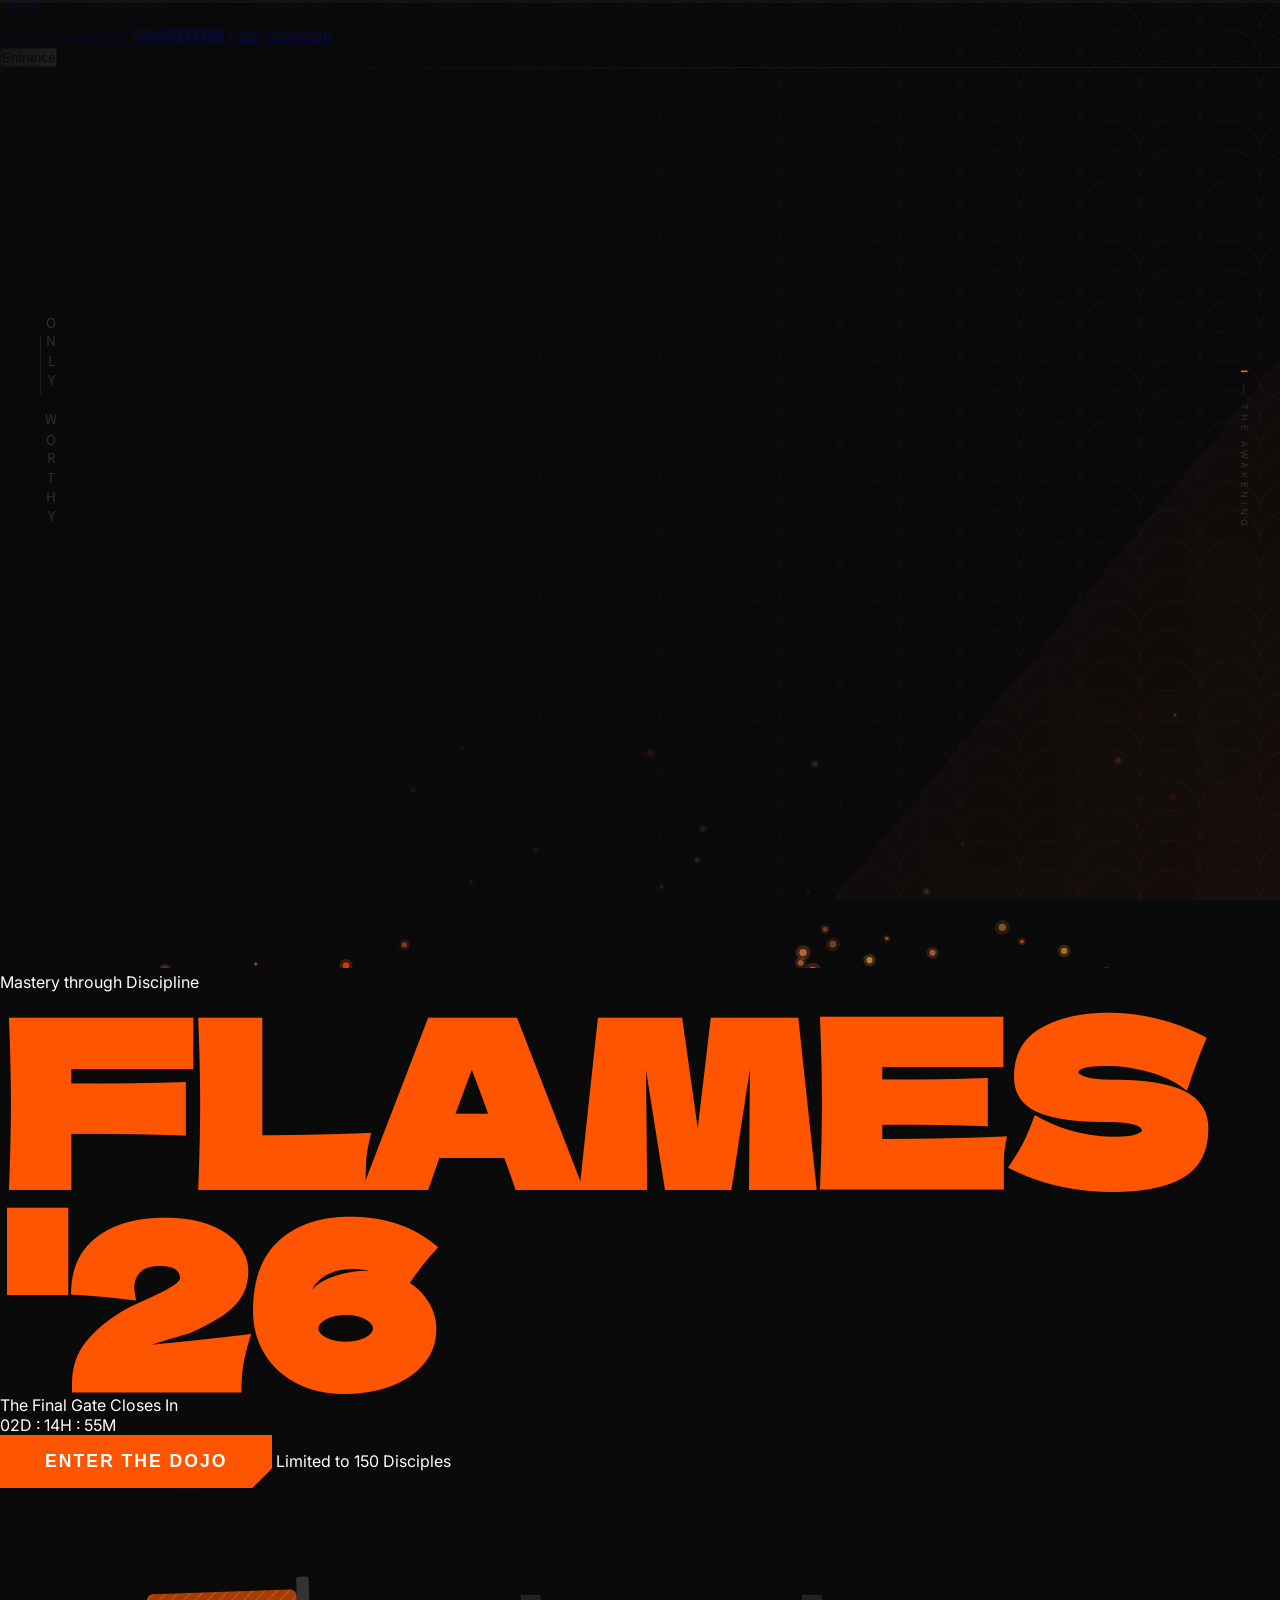
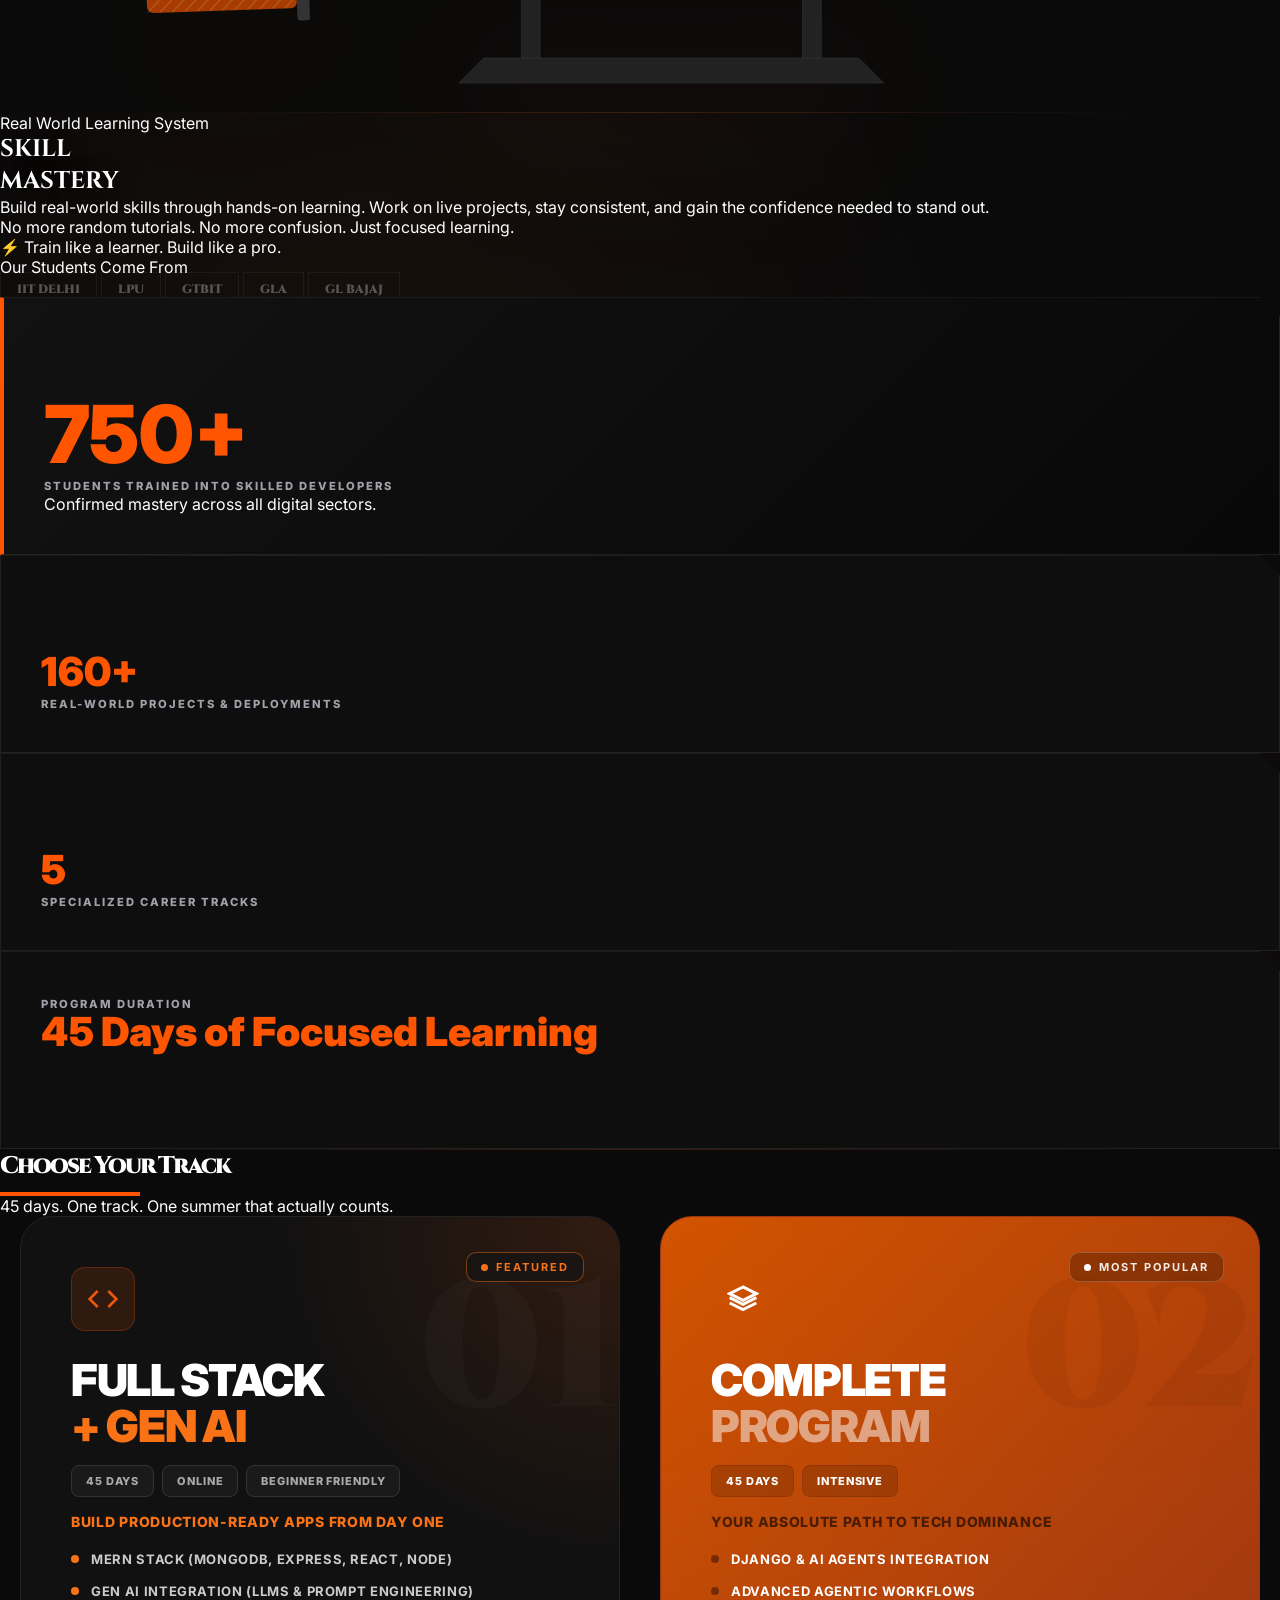
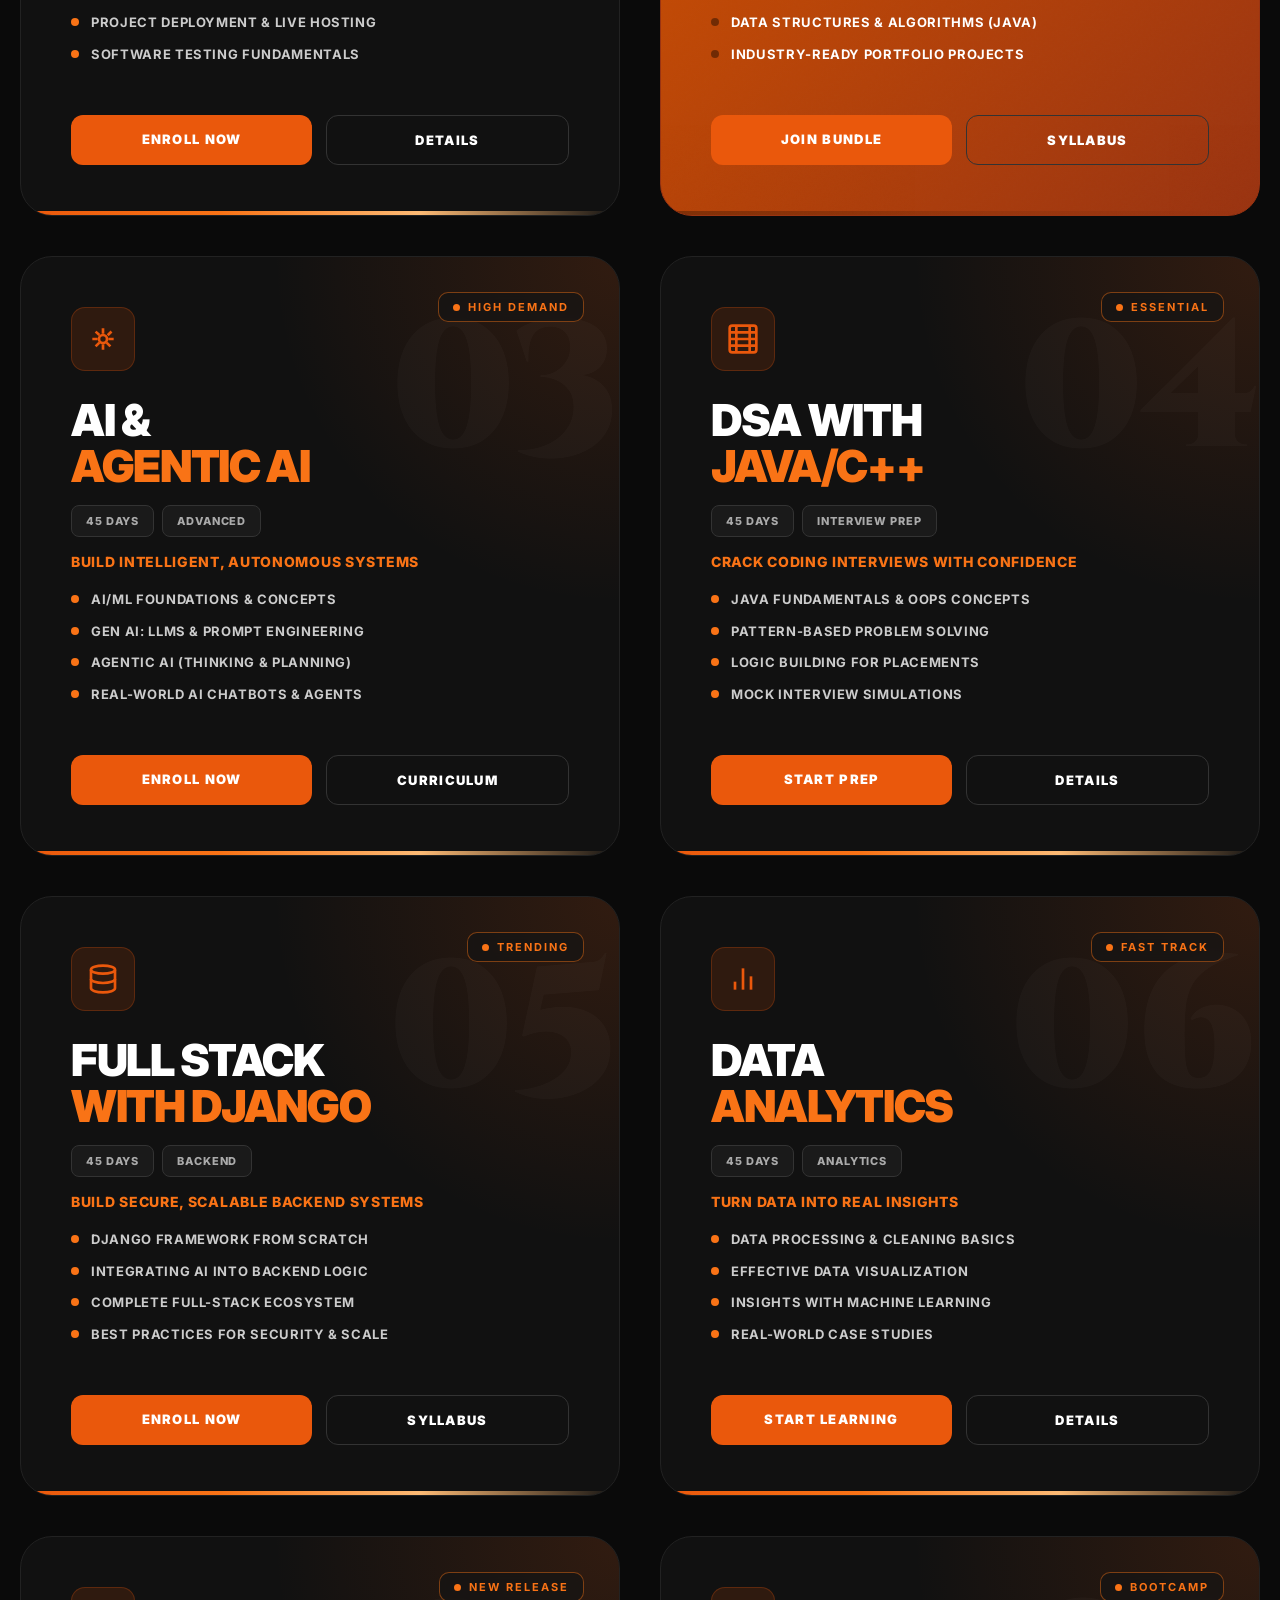
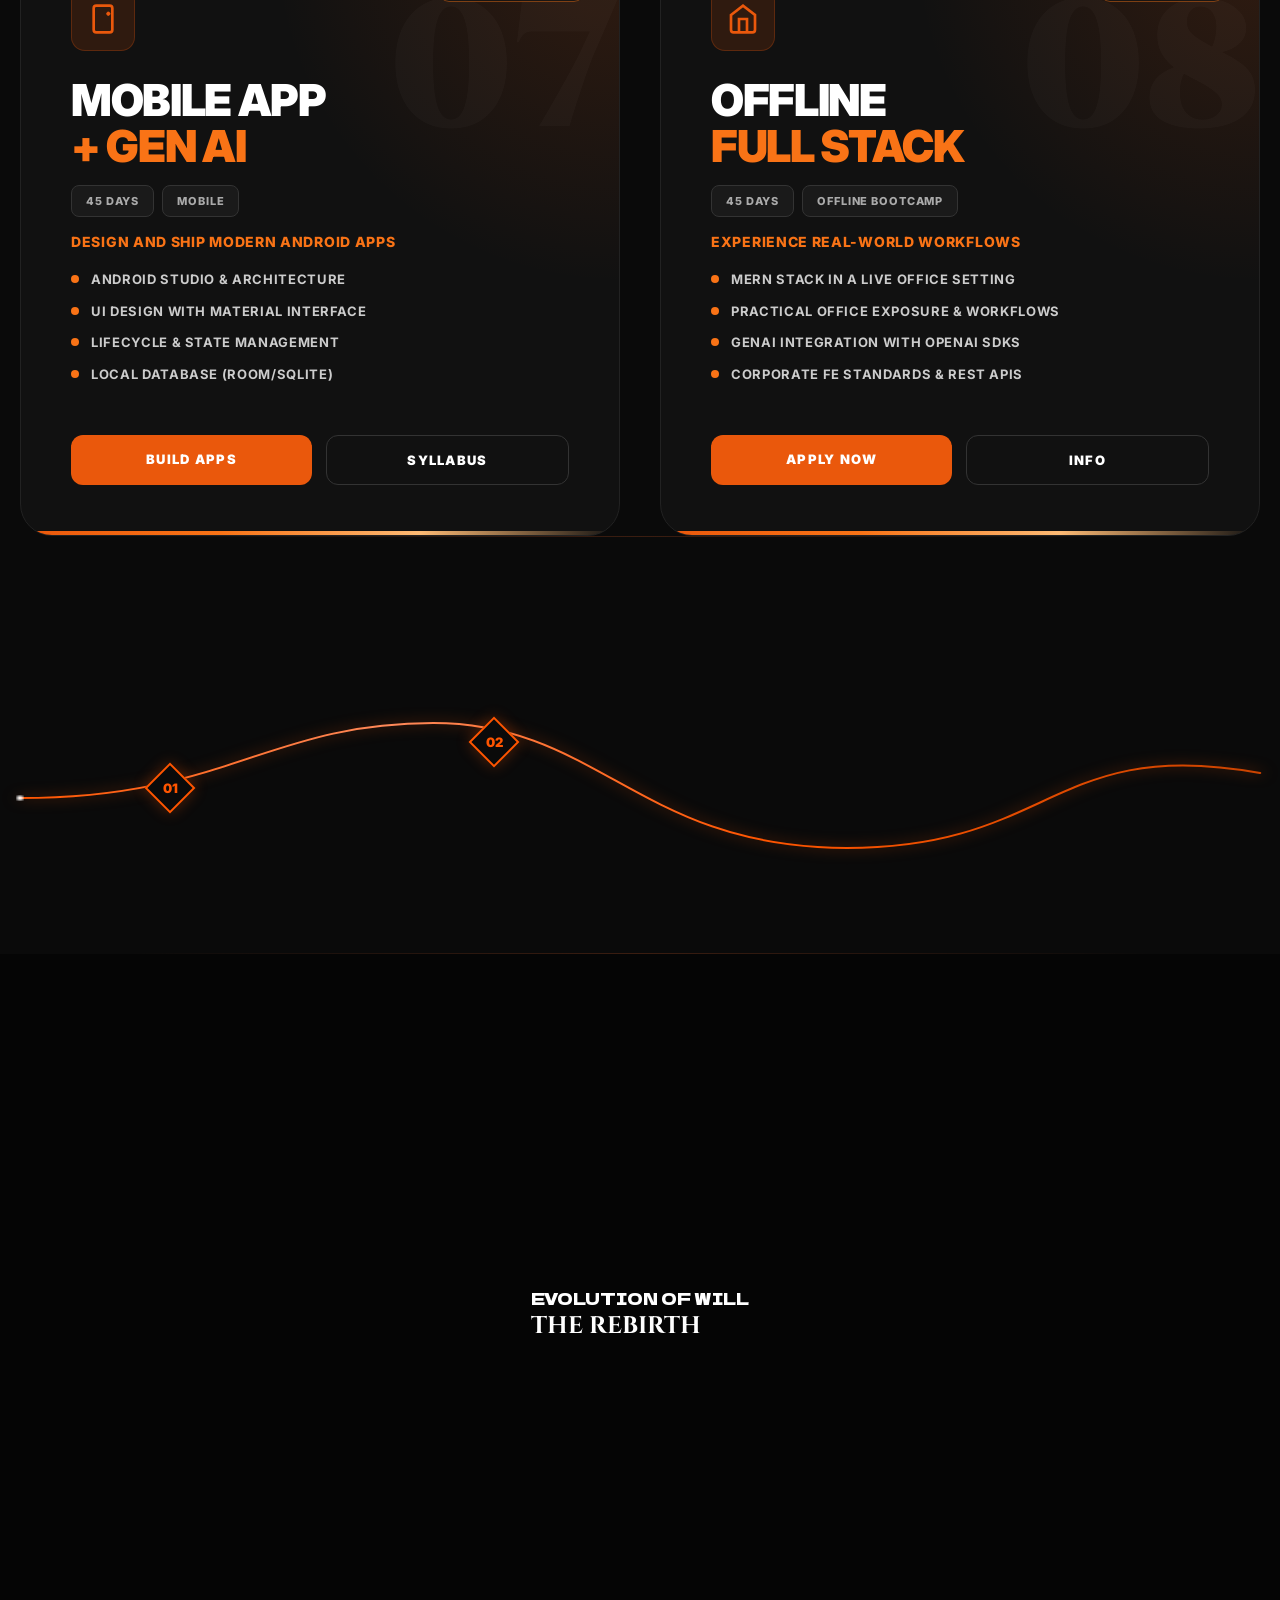
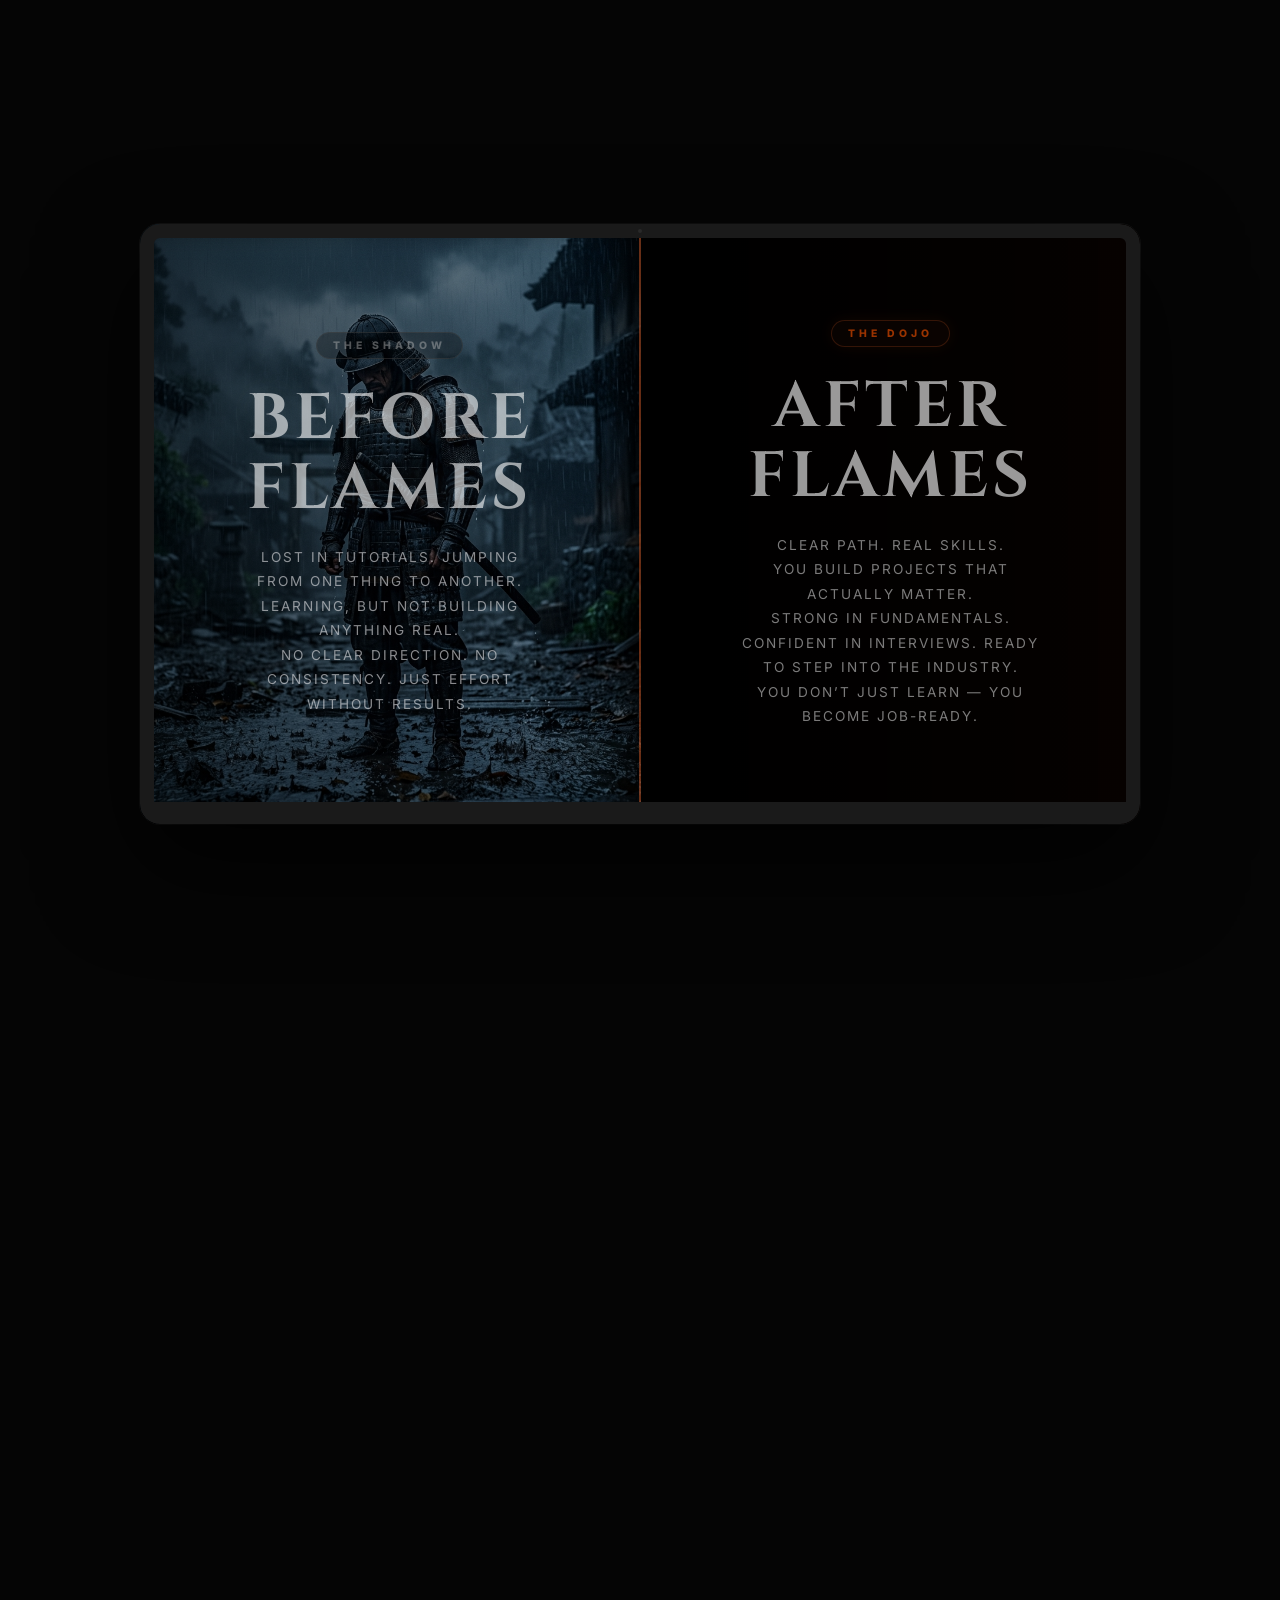
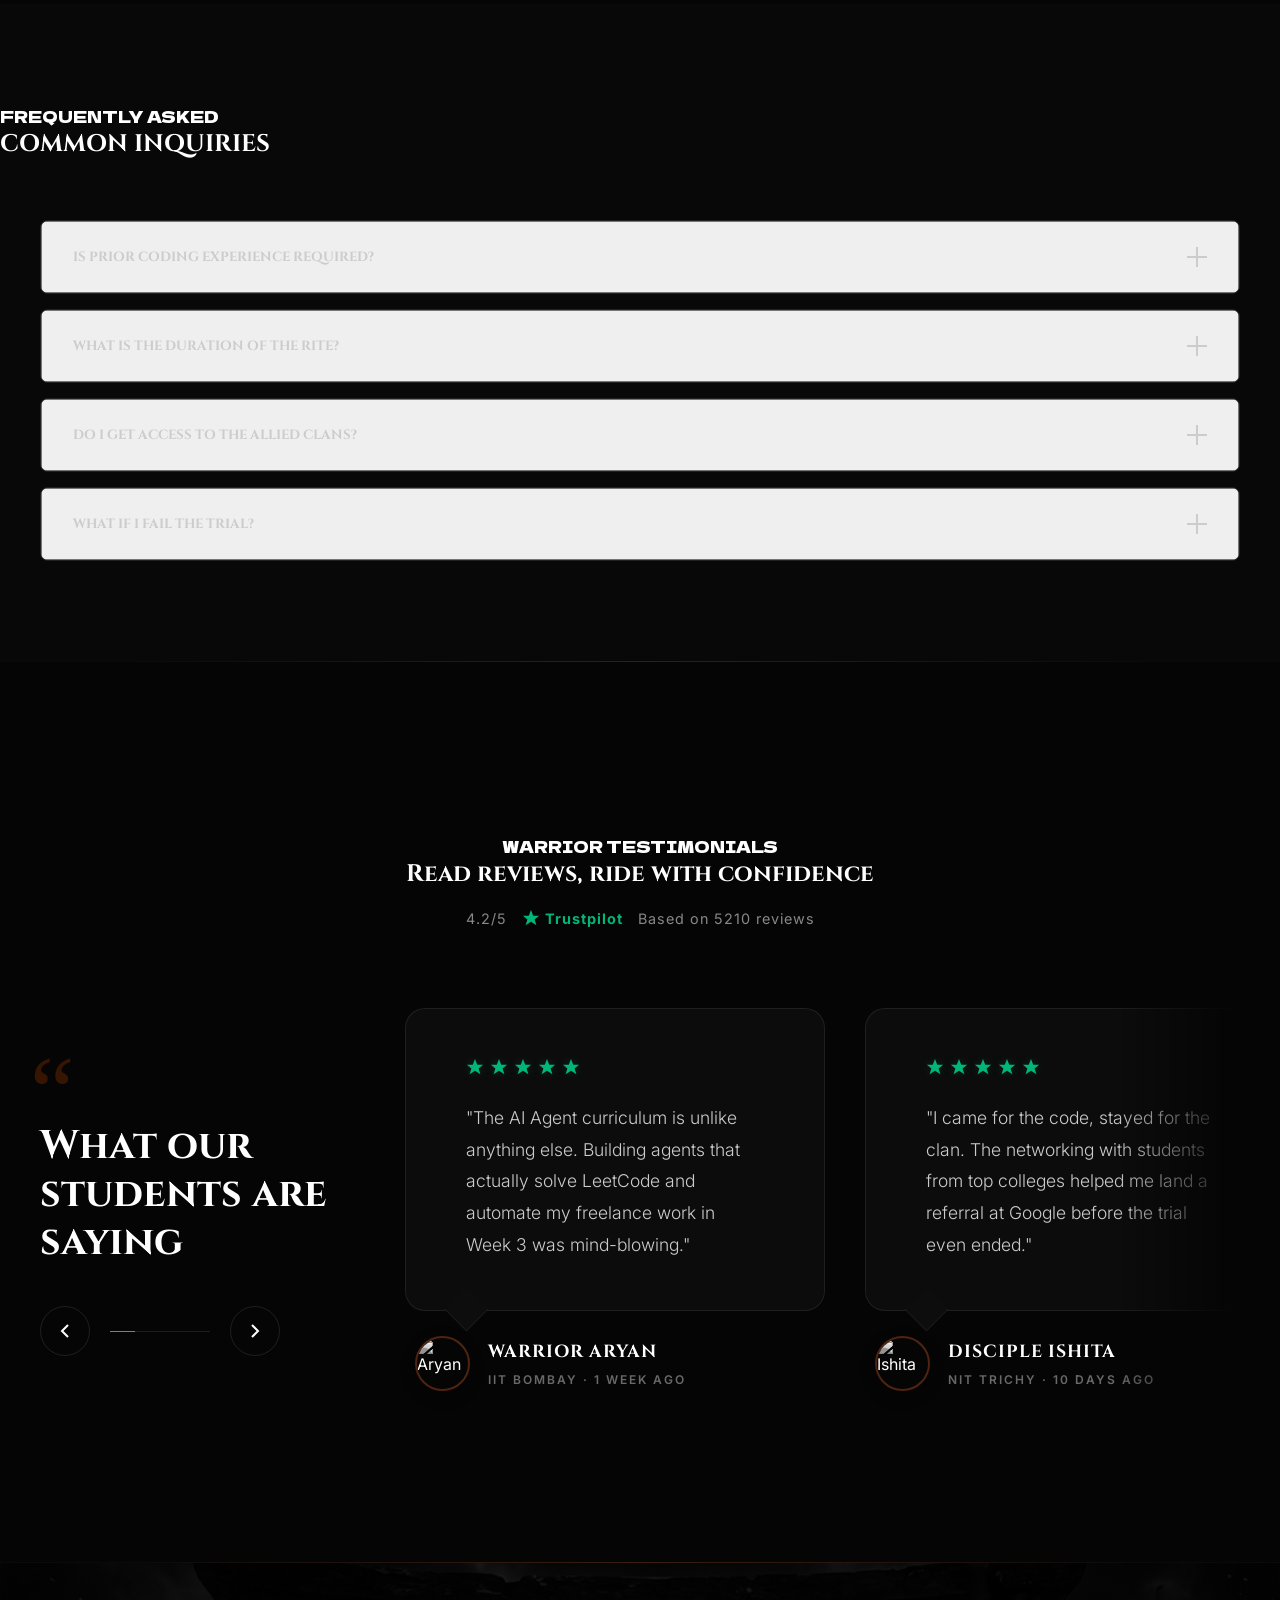
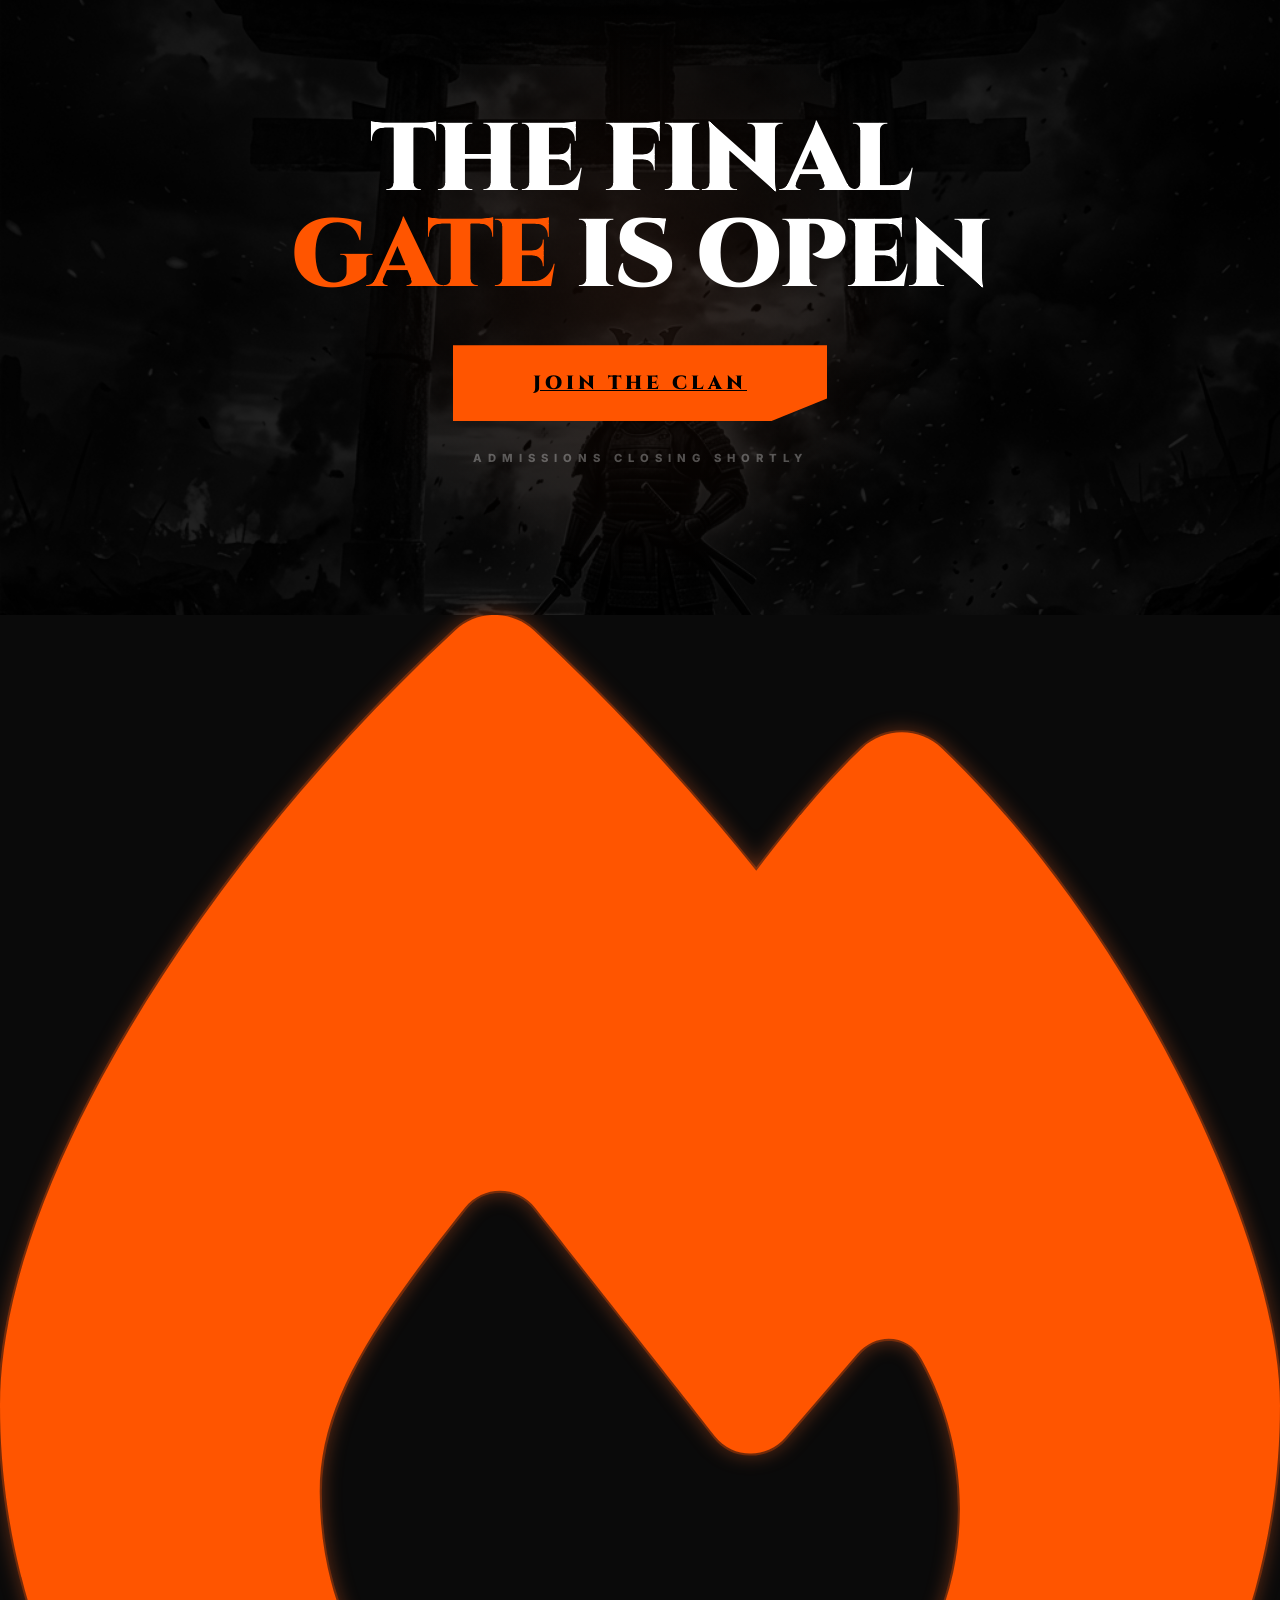
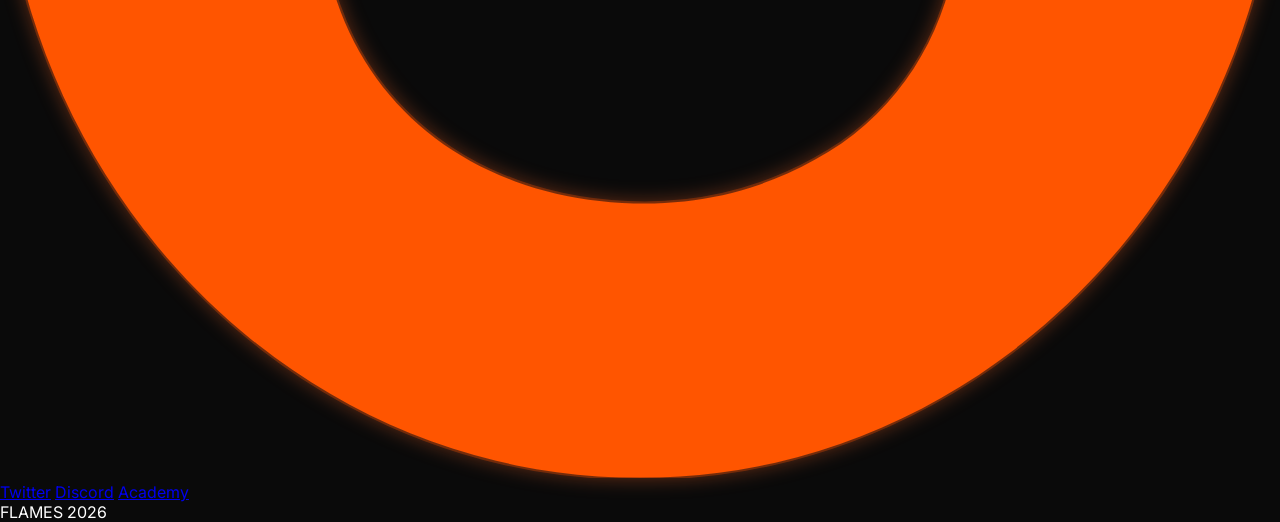
==== commit ff2a5539: "style: update button accent color to flame-orange and remove unused font and arsenal grid styles" ====
--- a/index.html
+++ b/index.html
@@ -789,34 +789,9 @@
             z-index: 1;
         }
 
-        /* =====================================================
-           ARSENAL / WEAPON CARDS
-           ===================================================== */
-        .arsenal-header {
-            font-family: 'Cinzel', serif;
-            font-weight: 900;
-            letter-spacing: -2px;
-        }
-
-        .arsenal-header-underline {
-            width: 140px;
-            height: 4px;
-            background: var(--flame-orange);
-            margin-top: 10px;
-        }
-
-        .bento-grid {
-            display: grid;
-            grid-template-columns: 1fr;
-            gap: 20px;
-            grid-auto-rows: minmax(280px, auto);
-        }
-
-        @media (min-width: 1024px) {
-            .bento-grid {
-                grid-template-columns: repeat(3, 1fr);
-        }
-    }
+
+
+
         
              /* =====================================================
            ARSENAL / PREMIUM CARDS
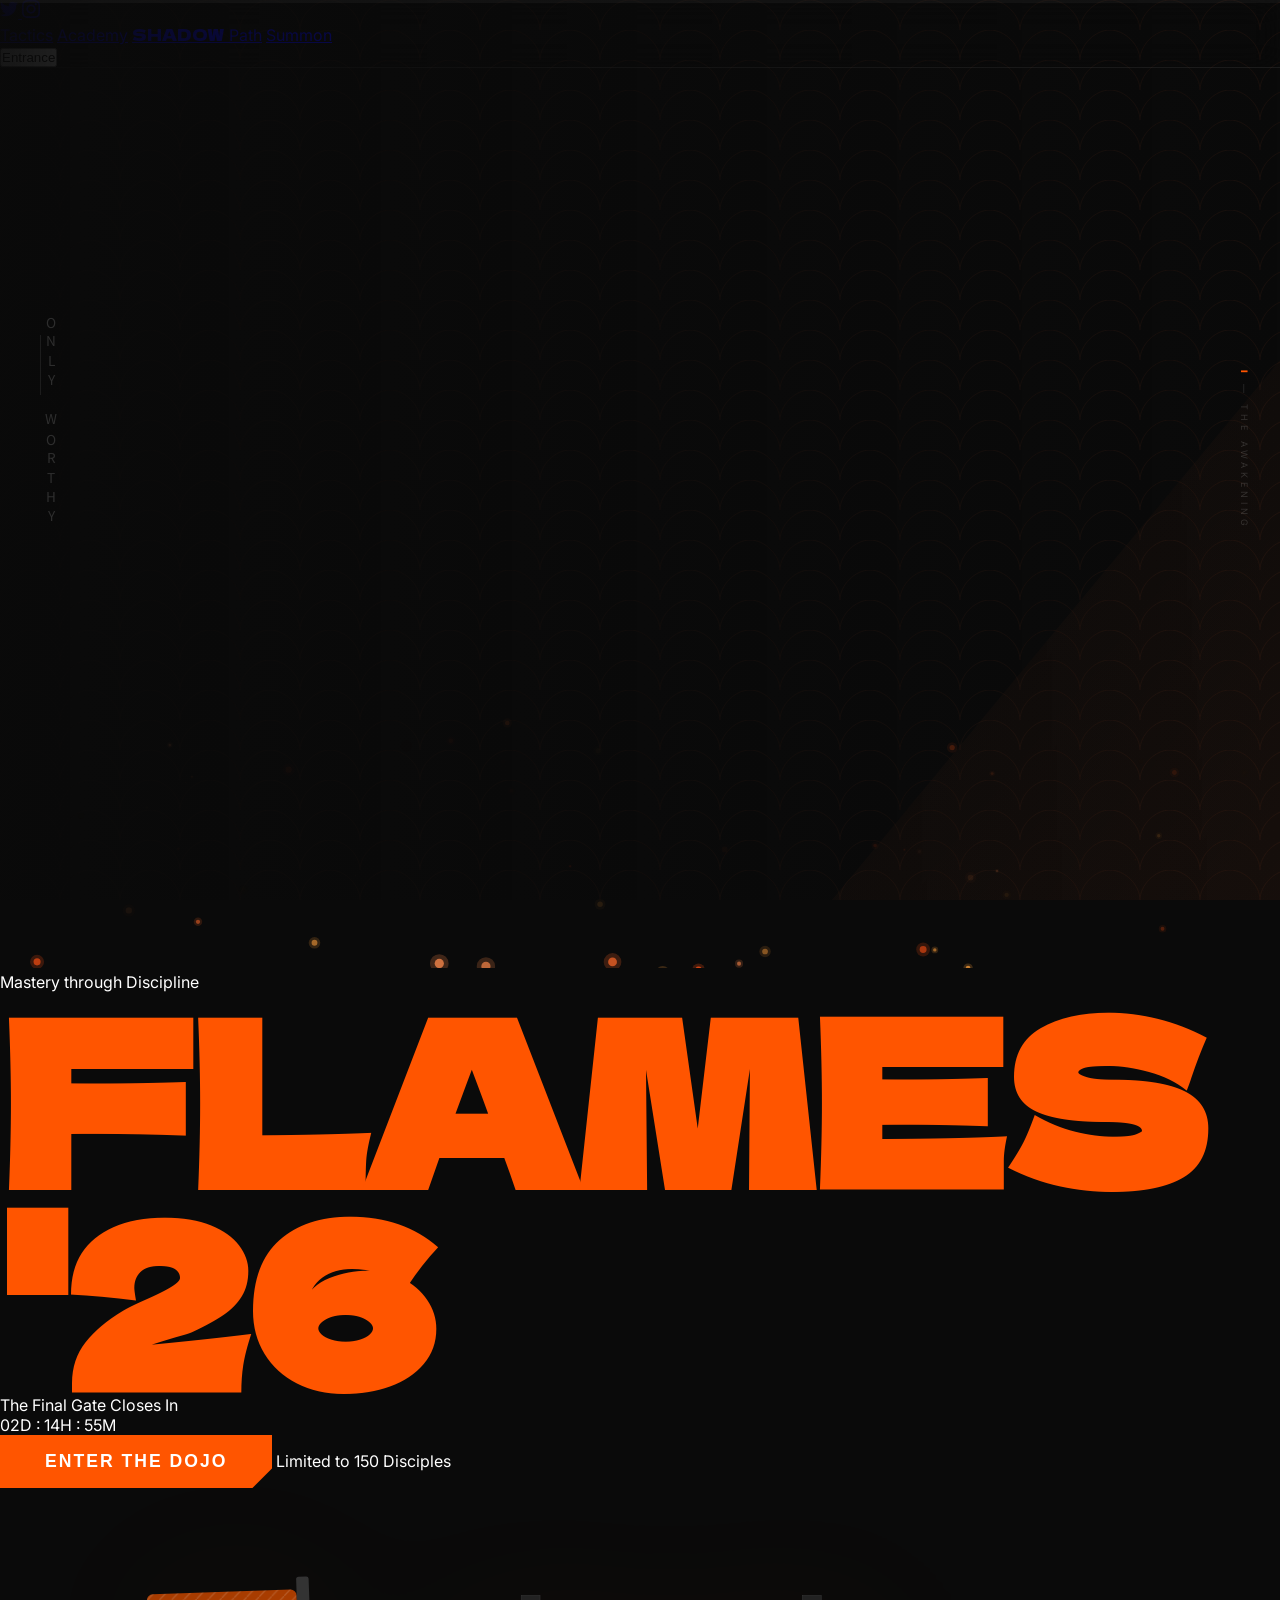
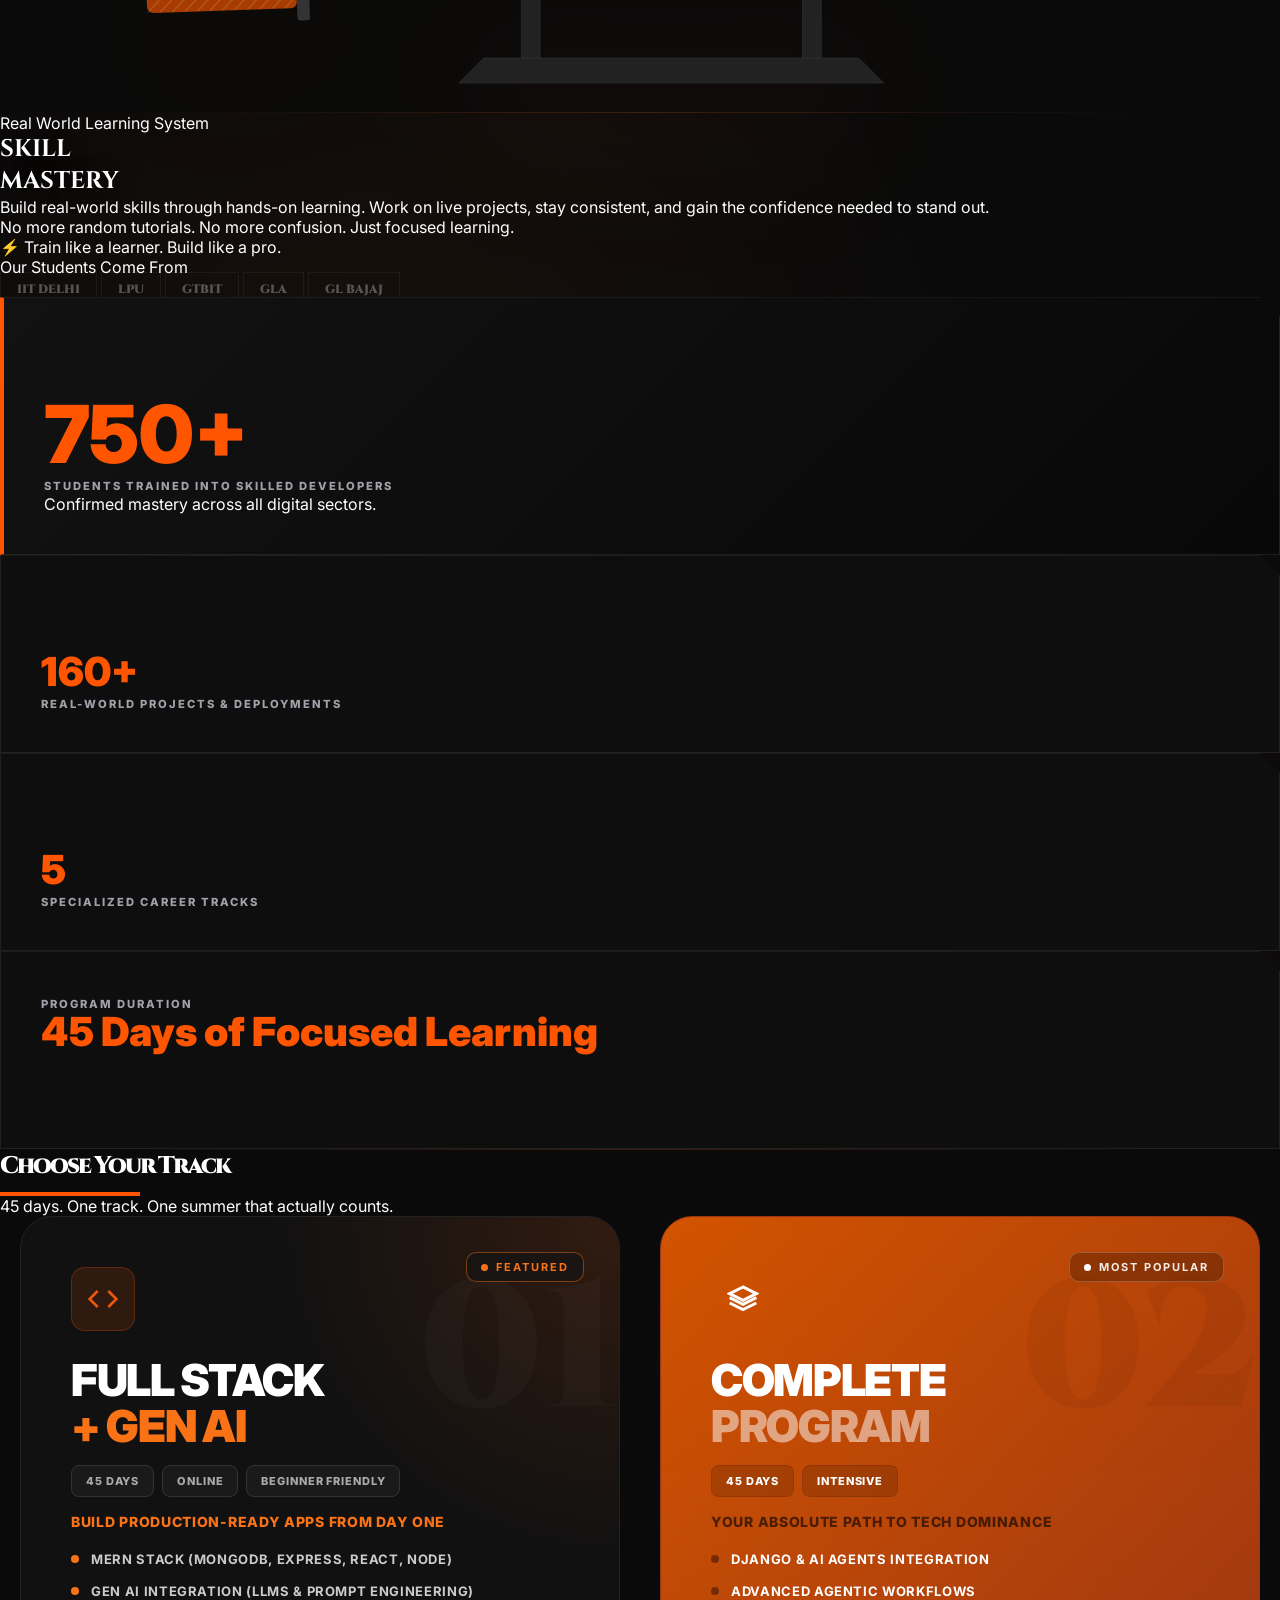
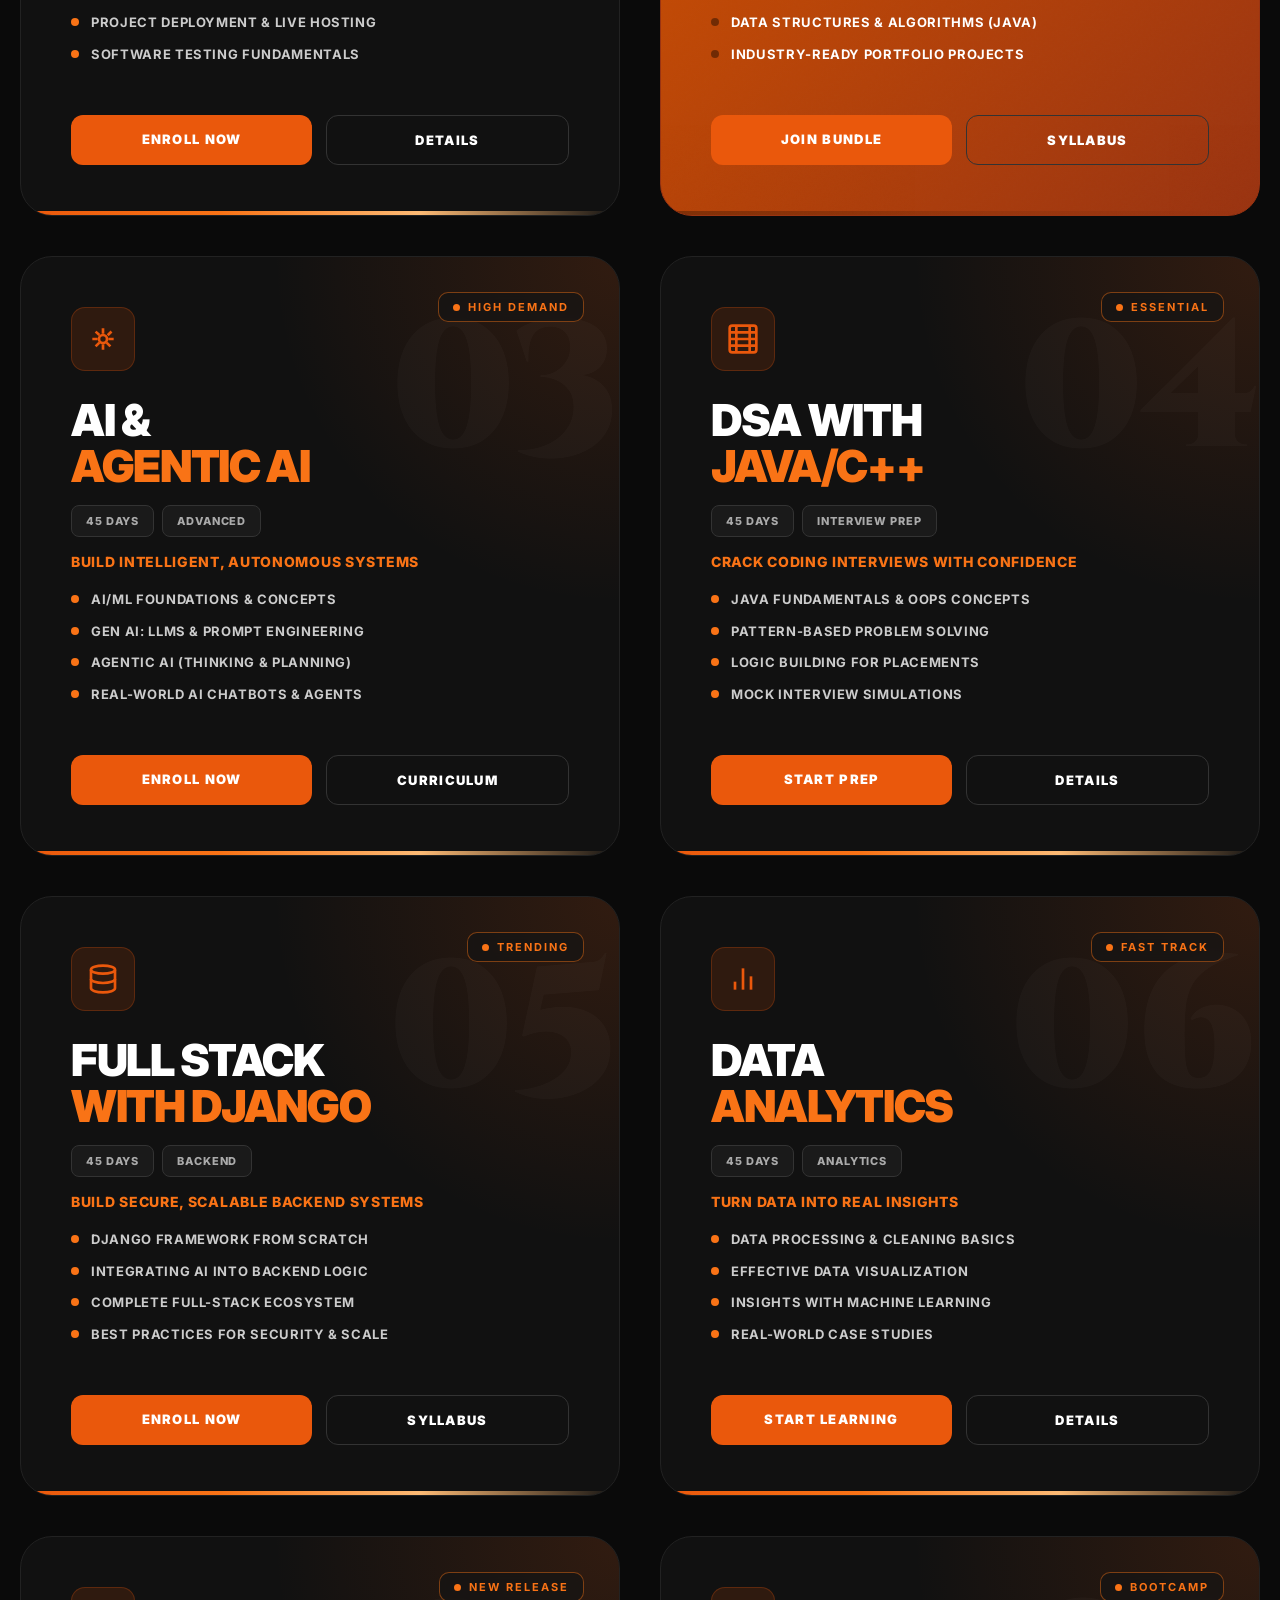
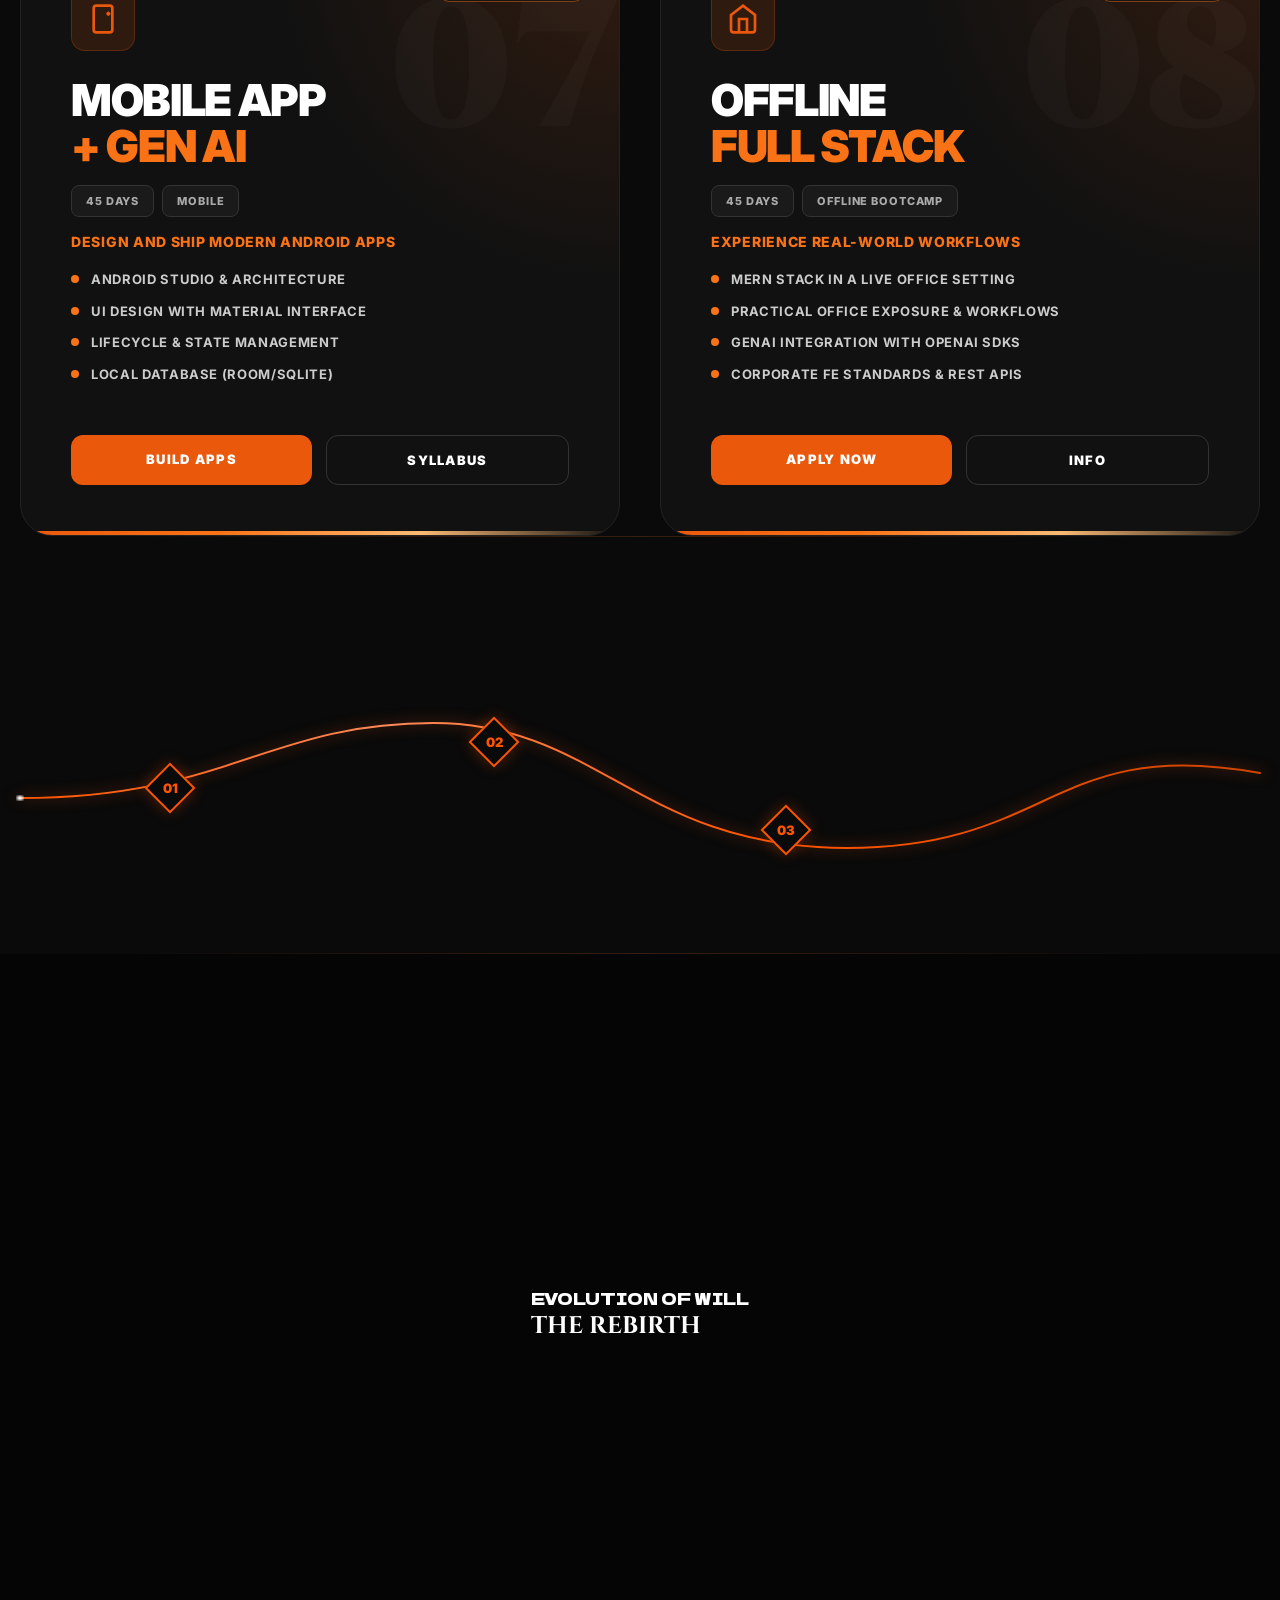
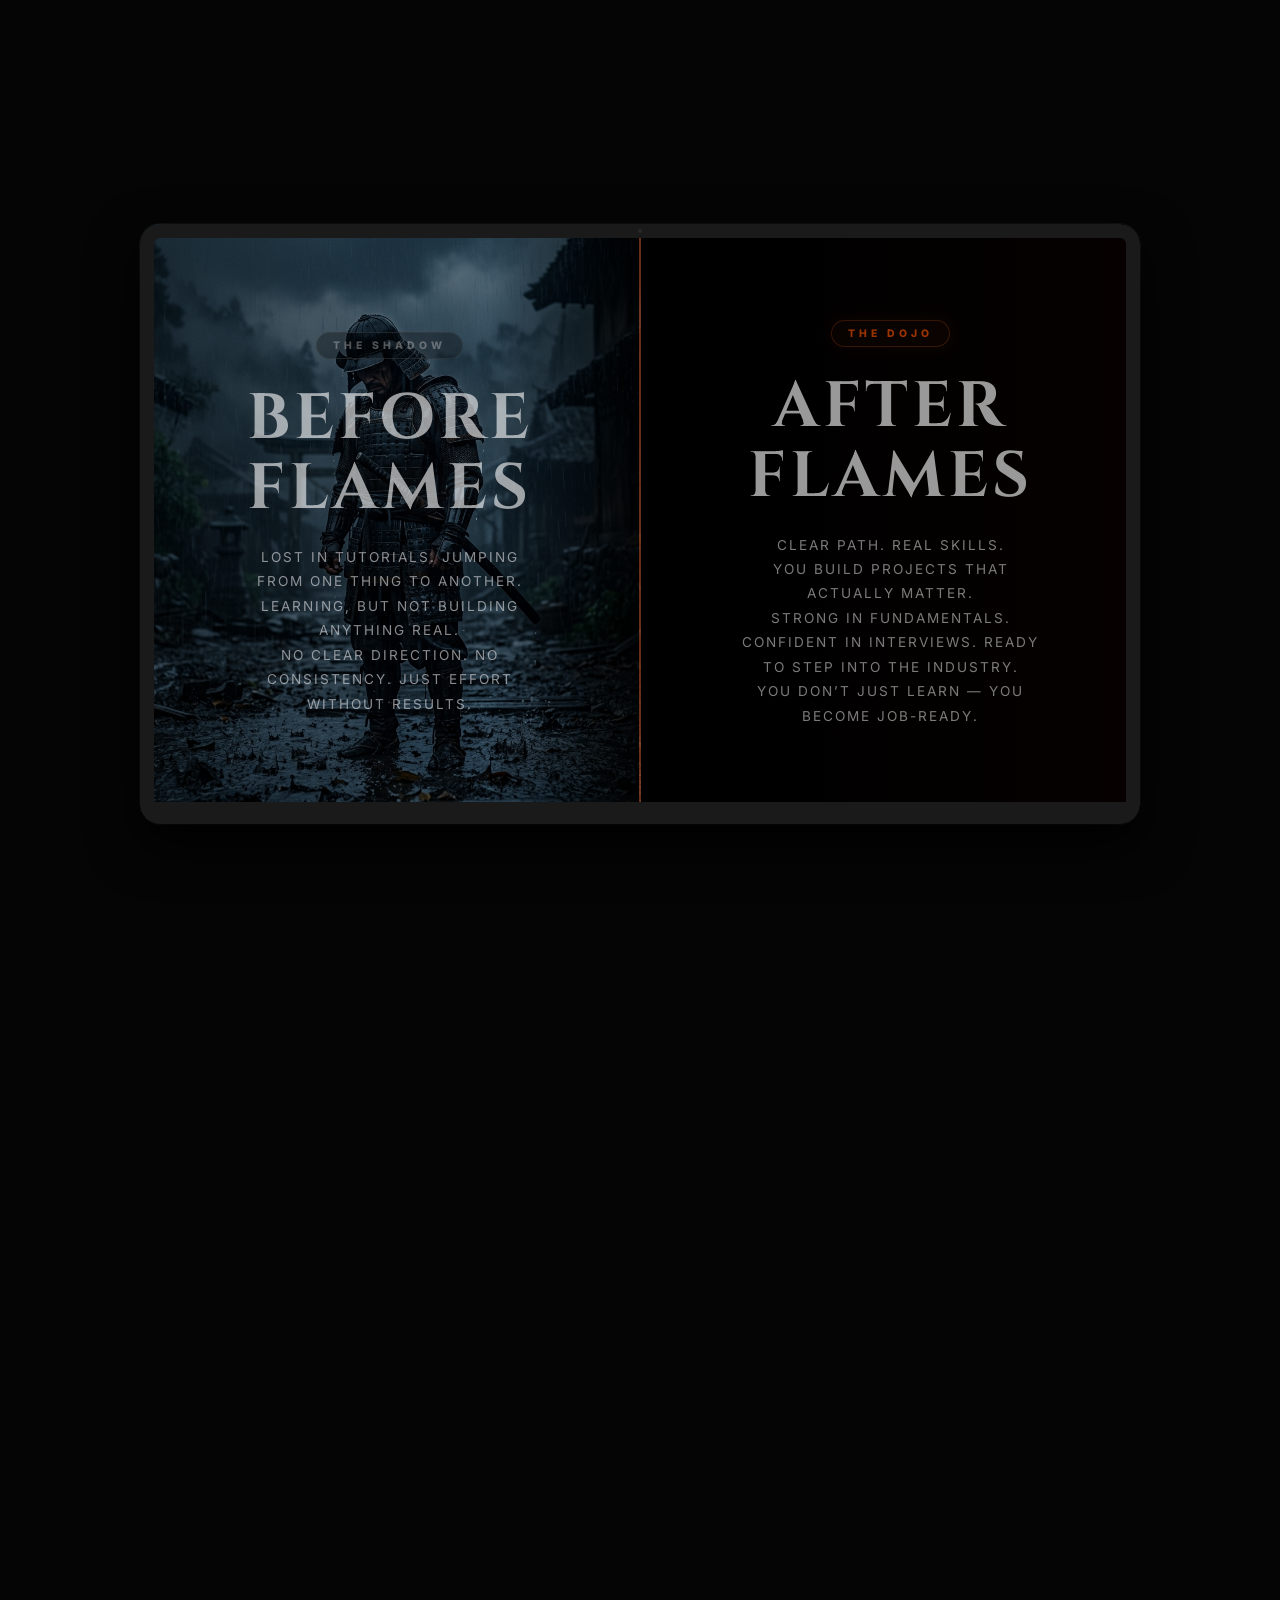
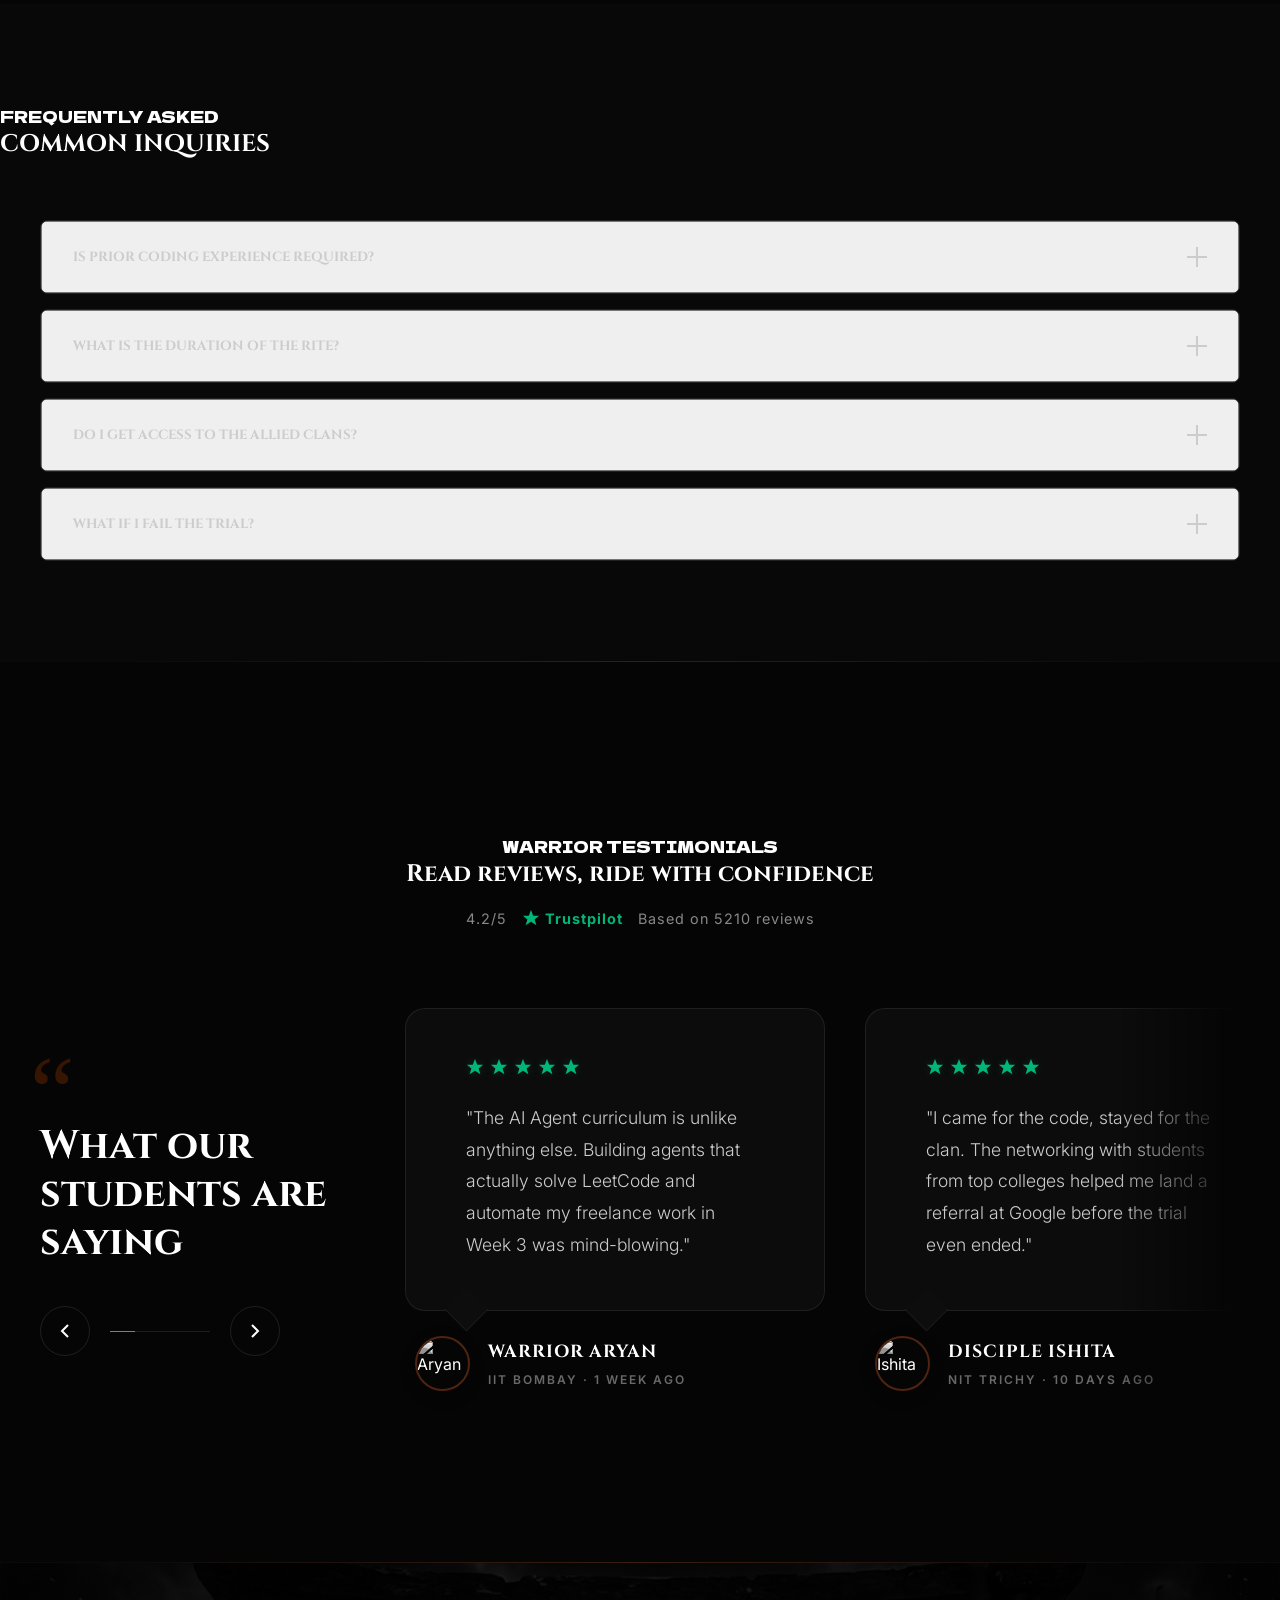
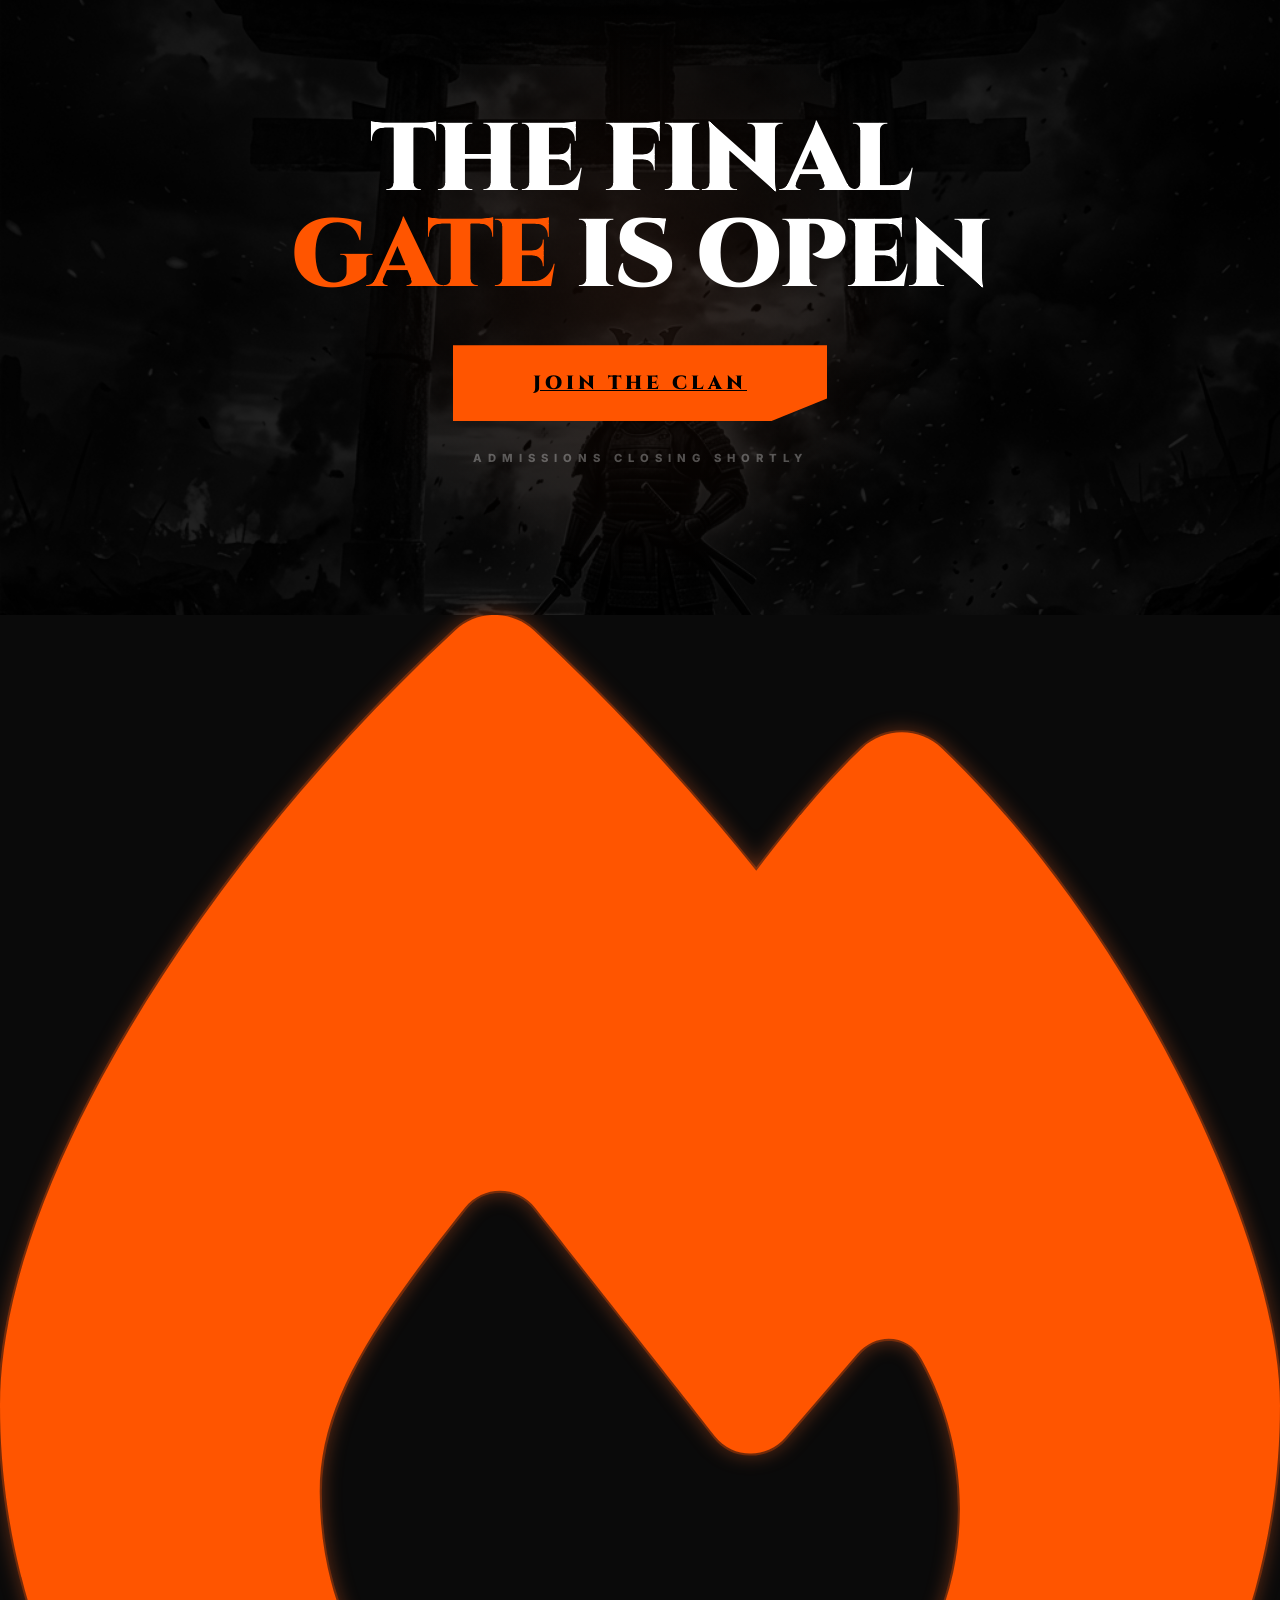
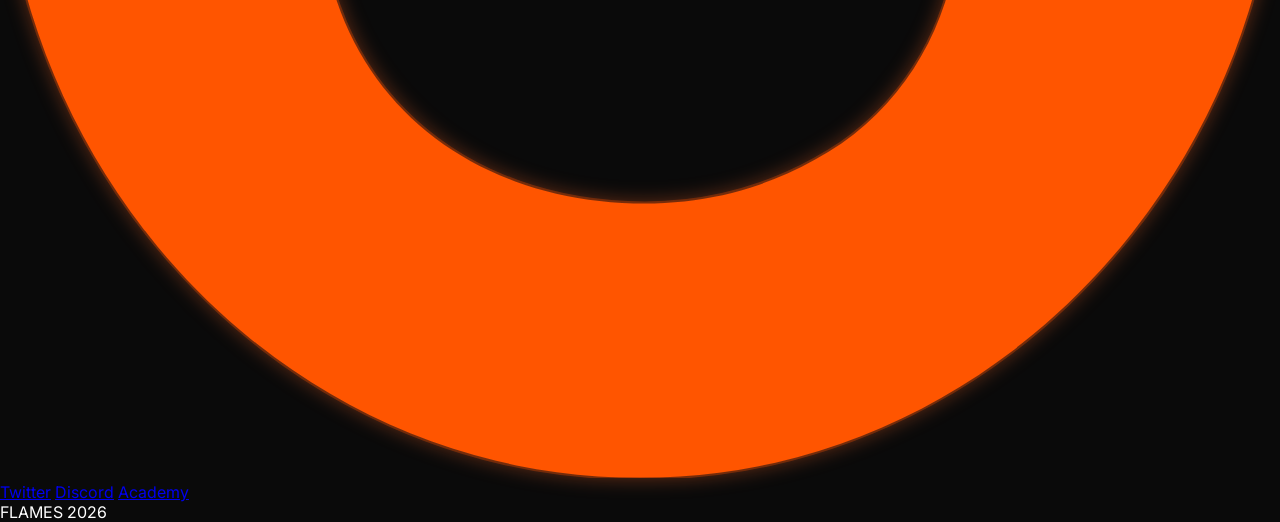
==== commit 53a1b03e: "fixed lag and made code modular" ====
--- a/index.html
+++ b/index.html
@@ -34,2803 +34,7 @@
         }
     </script>
 
-    <style>
-        :root {
-            --flame-orange: #ff5500;
-            --bg-black: #0a0a0a;
-            --text-primary: #ffffff;
-            --text-secondary: #a1a1aa;
-            --border-dark: rgba(255, 255, 255, 0.08);
-            /* --ninja-red deprecated in favor of --flame-orange */
-        }
-
-        * {
-            margin: 0;
-            padding: 0;
-            box-sizing: border-box;
-        }
-
-        body {
-            font-family: 'Inter', sans-serif;
-            background: var(--bg-black);
-            color: var(--text-primary);
-            overflow-x: hidden;
-        }
-
-        .japan-font {
-            font-family: 'Dela Gothic One', cursive;
-        }
-
-        .cinzel-font {
-            font-family: 'Cinzel', serif;
-        }
-
-        .jp-font {
-            font-family: 'Noto Sans JP', sans-serif;
-        }
-
-        /* =====================================================
-           LOADING SCREEN — CINEMATIC PRELUDE
-           ===================================================== */
-        #loading-screen {
-            position: fixed;
-            inset: 0;
-            z-index: 9999999;
-            background: #000;
-            display: flex;
-            flex-direction: column;
-            align-items: center;
-            justify-content: center;
-            transition: opacity 0.8s ease, visibility 0.8s ease;
-        }
-
-        #loading-screen.fade-out {
-            opacity: 0;
-            visibility: hidden;
-        }
-
-        .loader-logo-wrap {
-            width: clamp(150px, 40vw, 250px);
-            height: auto;
-            aspect-ratio: 1/1.2;
-            position: relative;
-            margin-bottom: 2rem;
-        }
-
-        .loader-logo {
-            width: 100%;
-            height: 100%;
-            display: block;
-            overflow: visible;
-        }
-
-        .logo-outline {
-            fill: none;
-            stroke: var(--flame-orange);
-            stroke-width: 1.5;
-            opacity: 0.3;
-            animation: kanjiPulse 2s ease-in-out infinite;
-        }
-
-        .logo-fill {
-            fill: var(--flame-orange);
-            clip-path: inset(100% 0 0 0);
-            animation: kanjiReveal 2.5s 0.2s ease-out forwards;
-        }
-
-        @keyframes kanjiPulse {
-
-            0%,
-            100% {
-                opacity: 0.3;
-                transform: scale(1);
-            }
-
-            50% {
-                opacity: 0.6;
-                transform: scale(1.02);
-            }
-        }
-
-        @keyframes kanjiReveal {
-            0% {
-                clip-path: inset(100% 0 0 0);
-            }
-
-            100% {
-                clip-path: inset(0% 0 0 0);
-            }
-        }
-
-        .loader-subtitle {
-            font-size: 10px;
-            letter-spacing: 8px;
-            text-transform: uppercase;
-            color: rgba(255, 255, 255, 0.3);
-            margin-top: 30px;
-            opacity: 0;
-            animation: fadeInSlow 1s ease 0.5s forwards;
-        }
-
-        @keyframes fadeInSlow {
-            to {
-                opacity: 1;
-            }
-        }
-
-        /* Progress Bar */
-        .loader-progress-wrap {
-            width: 200px;
-            height: 2px;
-            background: rgba(255, 255, 255, 0.05);
-            margin-top: 40px;
-            position: relative;
-            overflow: hidden;
-        }
-
-        .loader-progress-bar {
-            height: 100%;
-            width: 0%;
-            background: linear-gradient(90deg, var(--flame-orange), #fff);
-            transition: width 0.1s linear;
-        }
-
-        .loader-percent {
-            font-size: 11px;
-            font-weight: 800;
-            color: rgba(255, 255, 255, 0.4);
-            margin-top: 15px;
-            letter-spacing: 2px;
-        }
-
-        /* Loading particles */
-        #loader-canvas {
-            position: absolute;
-            inset: 0;
-            pointer-events: none;
-        }
-
-        /* Curtain Reveal Effect */
-        .curtain-left,
-        .curtain-right {
-            position: fixed;
-            top: 0;
-            width: 50%;
-            height: 100%;
-            background: #000;
-            z-index: 9999998;
-            transition: transform 1.2s cubic-bezier(0.87, 0, 0.13, 1);
-        }
-
-        .curtain-left {
-            left: 0;
-            transform-origin: left;
-        }
-
-        .curtain-right {
-            right: 0;
-            transform-origin: right;
-        }
-
-        .curtains-open .curtain-left {
-            transform: translateX(-100%);
-        }
-
-        .curtains-open .curtain-right {
-            transform: translateX(100%);
-        }
-
-        /* =====================================================
-           KATANA PROGRESS INDICATOR (replaces generic bar)
-           ===================================================== */
-        #scroll-progress {
-            display: none;
-        }
-
-        #katana-progress {
-            position: fixed;
-            top: 0;
-            left: 0;
-            width: 100%;
-            height: 3px;
-            z-index: 99999;
-            pointer-events: none;
-            overflow: visible;
-        }
-
-        /* Sheath track */
-        #katana-progress::before {
-            content: '';
-            position: absolute;
-            inset: 0;
-            background: rgba(255, 255, 255, 0.04);
-        }
-
-        /* Drawn blade fill */
-        #katana-blade-fill {
-            position: absolute;
-            top: 0;
-            left: 0;
-            height: 3px;
-            width: 0%;
-            background: linear-gradient(90deg, var(--flame-orange) 0%, #ff8a5a 70%, #fff 100%);
-            transition: width 0.08s linear;
-            will-change: width;
-        }
-
-        /* Gleam tip at the leading edge */
-        #katana-blade-fill::after {
-            content: '';
-            position: absolute;
-            right: -6px;
-            top: -2px;
-            width: 12px;
-            height: 7px;
-            background: radial-gradient(ellipse, rgba(255, 255, 255, 0.9) 0%, transparent 80%);
-            opacity: 0;
-            transition: opacity 0.2s ease;
-        }
-
-        #katana-blade-fill.drawing::after {
-            opacity: 1;
-        }
-
-        /* =====================================================
-           CHAPTER LABEL (Side)
-           ===================================================== */
-        .chapter-label {
-            position: fixed;
-            right: 30px;
-            top: 50%;
-            transform: translateY(-50%);
-            writing-mode: vertical-rl;
-            text-orientation: mixed;
-            font-size: 9px;
-            letter-spacing: 4px;
-            text-transform: uppercase;
-            color: rgba(255, 255, 255, 0.15);
-            z-index: 100;
-            transition: color 0.5s ease;
-            pointer-events: none;
-        }
-
-        .chapter-label span {
-            color: var(--flame-orange);
-            font-weight: 900;
-        }
-
-        /* =====================================================
-           GLOW CURSOR
-           ===================================================== */
-
-        /* =====================================================
-           HEADER
-           ===================================================== */
-        header {
-            border-bottom: 1px solid var(--border-dark);
-            background: rgba(10, 10, 10, 0.8);
-            backdrop-filter: blur(15px);
-        }
-
-        /* =====================================================
-           HERO SECTION
-           ===================================================== */
-        .vertical-label {
-            writing-mode: vertical-rl;
-            text-orientation: upright;
-            font-size: 0.85rem;
-            letter-spacing: 0.4em;
-            color: rgba(255, 255, 255, 0.15);
-            position: absolute;
-            left: 40px;
-            top: 35%;
-            z-index: 10;
-        }
-
-        .vertical-label::after {
-            content: '';
-            display: block;
-            width: 1px;
-            height: 60px;
-            background: rgba(255, 255, 255, 0.08);
-            margin-top: 20px;
-        }
-
-        .hero-title {
-            font-size: clamp(3rem, 12vw, 5rem);
-            line-height: 0.9;
-            color: var(--flame-orange);
-            letter-spacing: -0.02em;
-            will-change: transform;
-        }
-
-        /* CTA Button */
-        .btn-urgency {
-            background: var(--flame-orange);
-            color: #fff;
-            padding: 16px 45px;
-            font-weight: 900;
-            font-size: 1.1rem;
-            text-transform: uppercase;
-            letter-spacing: 2px;
-            border: none;
-            cursor: pointer;
-            transition: transform 0.15s ease, box-shadow 0.3s ease, background 0.3s ease;
-            clip-path: polygon(0 0, 100% 0, 100% calc(100% - 20px), calc(100% - 20px) 100%, 0 100%);
-        }
-
-        .btn-urgency:hover {
-            background: #ff8a5a;
-            box-shadow: 0 15px 40px rgba(255, 106, 42, 0.4);
-        }
-
-        @media (min-width: 768px) {
-            .hero-title {
-                font-size: clamp(6rem, 18vw, 14rem);
-            }
-        }
-
-        .hero-object-container {
-            width: 100%;
-            max-width: 1000px;
-            margin: -30px auto 0;
-            position: relative;
-            z-index: 10;
-        }
-
-        .katana-stand {
-            filter: drop-shadow(0 30px 80px rgba(255, 106, 42, 0.15));
-            will-change: transform;
-        }
-
-        .shimmer-effect::after {
-            content: '';
-            position: absolute;
-            top: 0;
-            left: -100%;
-            width: 50%;
-            height: 100%;
-            background: linear-gradient(90deg, transparent, rgba(255, 255, 255, 0.25), transparent);
-            transform: skewX(-20deg);
-            animation: shimmer 4s infinite;
-        }
-
-        @keyframes shimmer {
-            0% {
-                left: -100%;
-            }
-
-            100% {
-                left: 100%;
-            }
-        }
-
-        /* =====================================================
-           KATANA UNSHEATHE — scroll-driven blade reveal
-           ===================================================== */
-        #katana-blade svg {
-            overflow: visible;
-        }
-
-        /* The blade path gets a clip rect driven by JS */
-        #blade-path-main {
-            will-change: clip-path;
-        }
-
-        /* Gleam flash at full unsheathe */
-        #katana-gleam {
-            position: absolute;
-            inset: 0;
-            pointer-events: none;
-            opacity: 0;
-            background: linear-gradient(90deg, transparent 30%, rgba(255, 255, 255, 0.18) 50%, transparent 70%);
-            transition: opacity 0.15s ease;
-            border-radius: 0;
-        }
-
-        #katana-gleam.flash {
-            animation: gleamSweep 0.35s ease-out forwards;
-        }
-
-        @keyframes gleamSweep {
-            0% {
-                opacity: 0;
-                background-position: -100% 0;
-            }
-
-            30% {
-                opacity: 1;
-            }
-
-            100% {
-                opacity: 0;
-                background-position: 200% 0;
-            }
-        }
-
-        /* Heat glow around blade — intensifies on scroll */
-        #katana-blade .katana-stand {
-            filter: drop-shadow(0 30px 80px rgba(255, 106, 42, 0.15));
-            transition: filter 0.4s ease;
-            will-change: filter;
-        }
-
-        #katana-blade .katana-stand.heated-1 {
-            filter: drop-shadow(0 20px 60px rgba(255, 106, 42, 0.35)) drop-shadow(0 0 20px rgba(255, 106, 42, 0.2));
-        }
-
-        #katana-blade .katana-stand.heated-2 {
-            filter: drop-shadow(0 15px 40px rgba(255, 80, 20, 0.55)) drop-shadow(0 0 30px rgba(255, 106, 42, 0.3));
-        }
-
-        /* CTA hover — blade activation */
-        #katana-blade .katana-stand.cta-active {
-            filter: drop-shadow(0 10px 30px rgba(255, 106, 42, 0.7)) drop-shadow(0 0 40px rgba(255, 106, 42, 0.5));
-        }
-
-        /* =====================================================
-           PREMIUM SLASH TRANSITION OVERLAY
-           ===================================================== */
-        #slash-overlay {
-            position: fixed;
-            inset: 0;
-            z-index: 9999990;
-            pointer-events: none;
-            overflow: hidden;
-        }
-
-        #slash-screen-flash {
-            position: absolute;
-            inset: 0;
-            background: transparent;
-        }
-
-        /* The Anime-style Impact Flash */
-        #slash-overlay.firing #slash-screen-flash {
-            animation: impactFlash 0.5s cubic-bezier(0.1, 0.9, 0.2, 1) forwards;
-        }
-
-        /* STRICT CENTERING ALGORITHM 
-           Using calculated viewports guarantees absolute locking to the screen's dead center
-           regardless of scroll-bars, overflowing layouts, or mobile quirks. */
-        .slash-streak,
-        #slash-particles {
-            position: absolute;
-            top: calc(50% - 1px);
-            left: calc(50% - 100vmax);
-            width: 200vmax;
-            height: 2px;
-            transform: rotate(-35deg);
-            transform-origin: center;
-        }
-
-        #slash-particles {
-            z-index: 3;
-        }
-
-        .slash-streak::before {
-            content: '';
-            position: absolute;
-            top: 0;
-            left: 0;
-            width: 100%;
-            height: 100%;
-            background: #fff;
-            border-radius: 50px;
-            transform: scaleX(0);
-            transform-origin: left center;
-            opacity: 0;
-        }
-
-        /* The Main White-Hot Blade Core */
-        .slash-streak.primary::before {
-            box-shadow: 0 0 10px 3px #fff, 0 0 30px 10px var(--flame-orange), 0 0 80px 25px rgba(255, 106, 42, 0.8);
-            z-index: 2;
-        }
-
-        /* The Displaced Energy Trail */
-        .slash-streak.secondary {
-            /* translateY moves the trail perpendicular to the already-rotated angle */
-            transform: rotate(-35deg) translateY(20px);
-            filter: blur(6px);
-        }
-
-        .slash-streak.secondary::before {
-            background: var(--flame-orange);
-            box-shadow: 0 0 50px 20px rgba(255, 106, 42, 0.6);
-            height: 8px;
-        }
-
-        /* Spark Particles */
-        .slash-spark {
-            position: absolute;
-            width: 25px;
-            height: 2px;
-            background: #fff;
-            border-radius: 50%;
-            box-shadow: 0 0 15px 4px var(--flame-orange);
-            opacity: 0;
-            margin-top: -1px;
-            /* Align to the 2px container */
-        }
-
-        /* Firing Animations (Restored to Full Speed) */
-        #slash-overlay.firing .slash-streak.primary::before {
-            animation: sliceMain 0.4s cubic-bezier(0.1, 0.9, 0.2, 1) forwards;
-        }
-
-        #slash-overlay.firing .slash-streak.secondary::before {
-            animation: sliceTrail 0.5s cubic-bezier(0.1, 0.9, 0.2, 1) forwards;
-            animation-delay: 0.05s;
-        }
-
-        #slash-overlay.firing .slash-spark {
-            animation: sparkExplode 0.5s cubic-bezier(0.1, 0.9, 0.2, 1) forwards;
-        }
-
-        @keyframes impactFlash {
-            0% {
-                background: transparent;
-            }
-
-            10% {
-                background: rgba(255, 255, 255, 0.95);
-            }
-
-            25% {
-                background: rgba(255, 106, 42, 0.3);
-            }
-
-            100% {
-                background: transparent;
-            }
-        }
-
-        @keyframes sliceMain {
-            0% {
-                transform: scaleX(0) scaleY(1);
-                opacity: 1;
-            }
-
-            15% {
-                transform: scaleX(1) scaleY(4);
-                opacity: 1;
-            }
-
-            50% {
-                transform: scaleX(1) scaleY(0.5);
-                opacity: 0.8;
-            }
-
-            100% {
-                transform: scaleX(1.1) scaleY(0);
-                opacity: 0;
-            }
-        }
-
-        @keyframes sliceTrail {
-            0% {
-                transform: scaleX(0) scaleY(1);
-                opacity: 0.9;
-            }
-
-            30% {
-                transform: scaleX(1) scaleY(5);
-                opacity: 0.6;
-            }
-
-            100% {
-                transform: scaleX(1.05) scaleY(0);
-                opacity: 0;
-            }
-        }
-
-        @keyframes sparkExplode {
-            0% {
-                opacity: 1;
-                transform: translate(0, 0) scale(1) rotate(0deg);
-            }
-
-            100% {
-                opacity: 0;
-                transform: translate(var(--tx), var(--ty)) scale(0) rotate(45deg);
-            }
-        }
-
-        /* Screen Shake Effect 
-           Applied to header/sections ONLY, not the body, 
-           so the fixed overlay doesn't inherit the bounding box distortion */
-        body.shaking header,
-        body.shaking section {
-            animation: dojoShake 0.4s cubic-bezier(.36, .07, .19, .97) both;
-        }
-
-        @keyframes dojoShake {
-            0% {
-                transform: translate(0, 0);
-            }
-
-            10% {
-                transform: translate(-15px, 10px) rotate(-1deg);
-            }
-
-            20% {
-                transform: translate(10px, -8px) rotate(1deg);
-            }
-
-            30% {
-                transform: translate(-6px, 6px) rotate(-0.5deg);
-            }
-
-            40% {
-                transform: translate(6px, -4px) rotate(0.5deg);
-            }
-
-            100% {
-                transform: translate(0, 0);
-            }
-        }
-
-        /* =====================================================
-           INTEL / STATS SECTION
-           ===================================================== */
-        .stat-card {
-            background: #0e0e0e;
-            border: 1px solid var(--border-dark);
-            padding: 20px;
-            position: relative;
-            overflow: hidden;
-            transition: all 0.6s cubic-bezier(0.2, 1, 0.3, 1);
-        }
-
-        @media (min-width: 768px) {
-            .stat-card {
-                padding: 40px;
-                clip-path: polygon(0 0, calc(100% - 20px) 0, 100% 20px, 100% 100%, 0 100%);
-            }
-        }
-
-        .stat-card.hero-stat {
-            background: linear-gradient(135deg, #121212 0%, #080808 100%);
-            border-left: 4px solid var(--flame-orange);
-        }
-
-        .stat-card:hover {
-            border-color: var(--flame-orange);
-            transform: translateY(-8px);
-            background: #141414;
-        }
-
-        .stat-value {
-            font-weight: 900;
-            color: var(--flame-orange);
-            line-height: 1;
-            display: block;
-        }
-
-        .hero-stat .stat-value {
-            font-size: 2.5rem;
-        }
-
-        @media (min-width: 768px) {
-            .hero-stat .stat-value {
-                font-size: 5rem;
-            }
-        }
-
-        .small-stat .stat-value {
-            font-size: 1.5rem;
-        }
-
-        @media (min-width: 768px) {
-            .small-stat .stat-value {
-                font-size: 2.5rem;
-            }
-        }
-
-        .stat-label {
-            font-size: 0.7rem;
-            font-weight: 800;
-            text-transform: uppercase;
-            letter-spacing: 2px;
-            color: var(--text-secondary);
-        }
-
-        .stat-icon svg {
-            width: 32px;
-            height: 32px;
-            stroke: var(--flame-orange);
-            stroke-width: 1.5;
-            fill: none;
-            stroke-dasharray: 200;
-            stroke-dashoffset: 200;
-            transition: stroke-dashoffset 2s cubic-bezier(0.25, 1, 0.5, 1);
-            margin-bottom: 20px;
-        }
-
-        .stat-card.is-visible .stat-icon svg {
-            stroke-dashoffset: 0;
-        }
-
-        .clan-badge {
-            font-size: 0.75rem;
-            font-weight: 900;
-            color: #555;
-            padding: 8px 16px;
-            border: 1px solid rgba(255, 255, 255, 0.05);
-            transition: 0.3s;
-        }
-
-        .clan-badge:hover {
-            color: var(--flame-orange);
-            border-color: var(--flame-orange);
-            background: rgba(255, 106, 42, 0.05);
-        }
-
-        .pattern-bg {
-            position: absolute;
-            inset: 0;
-            opacity: 0.03;
-            background-image: url("data:image/svg+xml,%3Csvg xmlns='http://www.w3.org/2000/svg' width='80' height='40' viewBox='0 0 80 40'%3E%3Cpath d='M0 40c0-20 20-40 40-40s40 20 40 40' fill='none' stroke='%23ff6a2a' stroke-width='1'/%3E%3C/svg%3E");
-            background-size: 60px 30px;
-            pointer-events: none;
-            z-index: 0;
-        }
-
-        .corner-accent {
-            position: absolute;
-            bottom: 0;
-            right: 0;
-            width: 35%;
-            height: 60%;
-            background: linear-gradient(to top left, rgba(255, 106, 42, 0.05), transparent);
-            clip-path: polygon(100% 0, 100% 100%, 0 100%);
-            pointer-events: none;
-            z-index: 1;
-        }
-
-
-
-
-        
-             /* =====================================================
-           ARSENAL / PREMIUM CARDS
-           ===================================================== */
-        .cards-wrapper {
-            display: flex;
-            gap: 40px;
-            flex-wrap: wrap;
-            justify-content: center;
-            width: 100%;
-            max-width: 1300px;
-            margin: 0 auto;
-        }
-
-        .card {
-            width: 600px;
-            height: 600px;
-            border-radius: 32px;
-            position: relative;
-            overflow: hidden;
-            display: flex;
-            flex-direction: column;
-            justify-content: space-between;
-            padding: 50px;
-            /* Premium, buttery smooth custom bezier for float */
-            transition: transform 0.7s cubic-bezier(0.2, 0.8, 0.2, 1), box-shadow 0.7s cubic-bezier(0.2, 0.8, 0.2, 1), border-color 0.7s ease;
-            will-change: transform, box-shadow;
-            cursor: pointer;
-            background: #111111;
-            border: 1px solid #222;
-        }
-
-        .card:hover {
-            transform: translateY(-12px) scale(1.02);
-            z-index: 10;
-        }
-
-        /* ─── GHOST INDEX NUMBERS ─── */
-        .course-number {
-            position: absolute;
-            top: 45px;
-            right: 15px;
-            font-size: 180px;
-            font-weight: 900;
-            color: #ffffff;
-            opacity: 0.025;
-            line-height: 1;
-            z-index: 0;
-            pointer-events: none;
-            transform: translate3d(15px, 0, 0);
-            transition: all 0.8s cubic-bezier(0.2, 0.8, 0.2, 1);
-            user-select: none;
-        }
-
-        .card:hover .course-number {
-            opacity: 0.06;
-            transform: translate3d(0, -8px, 0) scale(1.04);
-            color: #ea580c;
-        }
-
-        .card-orange .course-number {
-            color: #000000;
-            opacity: 0.05;
-        }
-
-        .card-orange:hover .course-number {
-            opacity: 0.09;
-            color: #000000;
-            transform: translate3d(0, -8px, 0) scale(1.04);
-        }
-
-        /* ─── CARD 1 – DARK ─── */
-        .card-dark:hover {
-            box-shadow: 
-                0 40px 80px -20px rgba(234, 88, 12, 0.3), 
-                0 0 0 1px rgba(234, 88, 12, 0.4),
-                inset 0 0 40px rgba(234, 88, 12, 0.05);
-            border-color: rgba(234, 88, 12, 0.4);
-        }
-
-        .card-dark::before {
-            content: '';
-            position: absolute;
-            top: 0;
-            right: 0;
-            width: 350px;
-            height: 350px;
-            background: radial-gradient(circle at top right, rgba(234, 88, 12, 0.15) 0%, transparent 70%);
-            transition: width 0.6s ease, height 0.6s ease, background 0.6s ease;
-            pointer-events: none;
-            z-index: 0;
-        }
-
-        .card-dark:hover::before {
-            width: 500px;
-            height: 500px;
-            background: radial-gradient(circle at top right, rgba(234, 88, 12, 0.22) 0%, transparent 70%);
-        }
-
-        .card::after {
-            content: '';
-            position: absolute;
-            bottom: 0;
-            left: 0;
-            right: 0;
-            height: 4px;
-            z-index: 10;
-        }
-
-        .card-dark::after {
-            background: linear-gradient(90deg, #ea580c, #f97316, #fdba74, transparent);
-        }
-
-        /* ─── CARD 2 – ORANGE ─── */
-        .card-orange {
-            background: linear-gradient(135deg, #d35400 0%, #9a3412 100%);
-            border: 1px solid #9a3412;
-        }
-
-        .card-orange:hover {
-            box-shadow: 
-                0 40px 80px -20px rgba(211, 84, 0, 0.5), 
-                0 0 0 1px rgba(255, 255, 255, 0.4),
-                inset 0 0 40px rgba(255, 255, 255, 0.1);
-            border-color: rgba(255, 255, 255, 0.3);
-        }
-
-        .card-orange::before {
-            content: '';
-            position: absolute;
-            inset: 0;
-            background-image: url("data:image/svg+xml,%3Csvg viewBox='0 0 256 256' xmlns='http://www.w3.org/2000/svg'%3E%3Cfilter id='noise'%3E%3CfeTurbulence type='fractalNoise' baseFrequency='0.9' numOctaves='4' stitchTiles='stitch'/%3E%3C/filter%3E%3Crect width='100%25' height='100%25' filter='url(%23noise)' opacity='0.04'/%3E%3C/svg%3E");
-            pointer-events: none;
-            opacity: 0.3;
-            z-index: 0;
-        }
-
-        .card-orange::after {
-            background: linear-gradient(90deg, rgba(0, 0, 0, 0.3), rgba(0, 0, 0, 0.1), transparent);
-        }
-
-        /* ─── FEATURED BADGE ─── */
-        .featured-badge {
-            position: absolute;
-            top: 35px;
-            right: 35px;
-            display: flex;
-            align-items: center;
-            gap: 8px;
-            font-size: 11px;
-            font-weight: 700;
-            letter-spacing: 0.18em;
-            text-transform: uppercase;
-            padding: 7px 14px;
-            border-radius: 10px;
-            z-index: 20;
-            backdrop-filter: blur(4px);
-        }
-
-        .card-dark .featured-badge {
-            color: #f97316;
-            border: 1px solid rgba(249, 115, 22, 0.45);
-            background: rgba(20, 20, 20, 0.7);
-        }
-
-        .card-orange .featured-badge {
-            color: rgba(255, 255, 255, 0.9);
-            border: 1px solid rgba(255, 255, 255, 0.2);
-            background: rgba(0, 0, 0, 0.25);
-        }
-
-        .badge-dot {
-            width: 7px;
-            height: 7px;
-            border-radius: 50%;
-            animation: badgePulse 1.6s infinite;
-        }
-
-        .card-dark .badge-dot { background: #f97316; }
-        .card-orange .badge-dot { background: rgba(255, 255, 255, 1); }
-
-        @keyframes badgePulse {
-            0%, 100% { opacity: 1; transform: scale(1); }
-            50% { opacity: 0.5; transform: scale(0.7); }
-        }
-
-        .card-top, .card-middle, .card-actions {
-            position: relative;
-            z-index: 10;
-        }
-
-        .card-top {
-            min-height: 260px;
-            display: flex;
-            flex-direction: column;
-        }
-
-        .icon-box {
-            width: 64px;
-            height: 64px;
-            border-radius: 14px;
-            display: flex;
-            align-items: center;
-            justify-content: center;
-            margin-bottom: 24px;
-        }
-
-        .card-dark .icon-box {
-            background: rgba(234, 88, 12, 0.14);
-            border: 1px solid rgba(234, 88, 12, 0.25);
-        }
-
-        .icon-box svg {
-            width: 32px;
-            height: 32px;
-        }
-
-        .card-title {
-            font-size: 44px;
-            font-weight: 900;
-            line-height: 1.05;
-            letter-spacing: -0.03em;
-            text-transform: uppercase;
-            margin-bottom: 16px;
-            min-height: 94px;
-            display: flex;
-            flex-direction: column;
-            justify-content: flex-end;
-            color: #ffffff;
-        }
-
-        .card-title .highlight { color: #f97316; }
-        .card-orange .card-title .highlight { color: rgba(255, 255, 255, 0.5); }
-
-        .tags {
-            display: flex;
-            flex-wrap: wrap;
-            gap: 8px;
-            margin-bottom: 16px;
-        }
-
-        .tag {
-            display: flex;
-            align-items: center;
-            gap: 8px;
-            font-size: 11px;
-            font-weight: 800;
-            letter-spacing: 0.08em;
-            text-transform: uppercase;
-            padding: 8px 14px;
-            border-radius: 8px;
-        }
-
-        .card-dark .tag {
-            background: #1a1a1a;
-            border: 1px solid #333;
-            color: #aaa;
-        }
-
-        .card-orange .tag {
-            background: rgba(0, 0, 0, 0.15);
-            border: 1px solid rgba(0, 0, 0, 0.1);
-            color: rgba(255, 255, 255, 1);
-        }
-
-        .tagline {
-            font-size: 14px;
-            font-weight: 800;
-            letter-spacing: 0.05em;
-            text-transform: uppercase;
-            margin-bottom: 0;
-            color: #f97316;
-        }
-
-        .card-orange .tagline { color: rgba(0, 0, 0, 0.6); }
-
-        .feature-list {
-            list-style: none;
-            display: flex;
-            flex-direction: column;
-            gap: 12px;
-            margin-top: 20px;
-            margin-bottom: 30px;
-            flex-grow: 1;
-            padding-left: 0;
-        }
-
-        .feature-list li {
-            display: flex;
-            align-items: flex-start;
-            gap: 12px;
-            font-size: 13px;
-            font-weight: 700;
-            letter-spacing: 0.05em;
-            text-transform: uppercase;
-            line-height: 1.5;
-        }
-
-        .card-dark .feature-list li { color: #ccc; }
-        .card-orange .feature-list li { color: #fff; }
-
-        .bullet-dot {
-            width: 8px;
-            height: 8px;
-            border-radius: 50%;
-            flex-shrink: 0;
-            margin-top: 5px;
-        }
-
-        .card-dark .bullet-dot { background: #f97316; }
-        .card-orange .bullet-dot { background: rgba(0, 0, 0, 0.4); }
-
-        .card-actions {
-            display: flex;
-            gap: 14px;
-            margin-top: auto;
-        }
-
-        .btn-card {
-            flex: 1;
-            padding: 16px;
-            font-size: 13px;
-            font-weight: 900;
-            letter-spacing: 0.1em;
-            text-transform: uppercase;
-            border-radius: 12px;
-            cursor: pointer;
-            transition: all 0.3s ease;
-            text-align: center;
-            text-decoration: none;
-            display: inline-block;
-        }
-
-        .btn-card-primary {
-            background: #ea580c;
-            color: #fff;
-            border: none;
-        }
-
-        .btn-card-primary:hover {
-            background: #f97316;
-            transform: translateY(-2px);
-            box-shadow: 0 12px 24px rgba(234, 88, 12, 0.25);
-        }
-
-        .btn-card-secondary {
-            background: transparent;
-            color: #fff;
-            border: 1px solid #333;
-        }
-
-        .btn-card-secondary:hover {
-            background: rgba(255, 255, 255, 0.08);
-            border-color: #555;
-        }
-
-
-        /* ─── SHINE EFFECT ─── */
-        .shine {
-            position: absolute;
-            top: 0;
-            left: -100%;
-            width: 80%;
-            height: 100%;
-            background: linear-gradient(105deg, transparent 40%, rgba(255, 255, 255, 0.1) 50%, transparent 60%);
-            transition: left 0.7s ease;
-            pointer-events: none;
-            z-index: 2;
-        }
-
-        .card:hover .shine {
-            left: 150%;
-        }
-
-        @media (max-width: 768px) {
-            .cards-wrapper {
-                gap: 24px;
-                padding: 0 20px;
-            }
-
-            .card {
-                width: 100%;
-                height: auto;
-                aspect-ratio: auto;
-                padding: 40px;
-                border-radius: 28px;
-            }
-
-            .card-title {
-                font-size: 32px;
-            }
-        }
-
-        /* =====================================================
-           MODAL
-           ===================================================== */
-        .weapon-modal {
-            position: fixed;
-            inset: 0;
-            z-index: 999999;
-            background: rgba(0, 0, 0, 0.92);
-            backdrop-filter: blur(25px);
-            display: flex;
-            align-items: center;
-            justify-content: center;
-            opacity: 0;
-            pointer-events: none;
-            transition: opacity 0.5s ease;
-            padding: 20px;
-        }
-
-        .weapon-modal.active {
-            opacity: 1;
-            pointer-events: auto;
-        }
-
-        .modal-content {
-            background: linear-gradient(135deg, #151515 0%, #080808 100%);
-            border: 1px solid var(--flame-orange);
-            border-radius: 16px;
-            width: 100%;
-            max-width: 600px;
-            padding: 40px;
-            position: relative;
-            transform: scale(0.9) translateY(30px);
-            transition: transform 0.5s cubic-bezier(0.2, 1, 0.3, 1);
-            box-shadow: 0 30px 60px rgba(0, 0, 0, 0.8), 0 0 40px rgba(255, 106, 42, 0.2);
-        }
-
-        .weapon-modal.active .modal-content {
-            transform: scale(1) translateY(0);
-        }
-
-        .modal-close {
-            position: absolute;
-            top: 20px;
-            right: 20px;
-            background: rgba(255, 255, 255, 0.05);
-            border: 1px solid rgba(255, 255, 255, 0.1);
-            color: #fff;
-            width: 40px;
-            height: 40px;
-            border-radius: 50%;
-            display: flex;
-            align-items: center;
-            justify-content: center;
-            cursor: pointer;
-            transition: all 0.3s ease;
-        }
-
-        .modal-close:hover {
-            background: var(--flame-orange);
-            border-color: var(--flame-orange);
-            transform: rotate(90deg);
-        }
-
-        /* =====================================================
-           PHILOSOPHY / IMMERSION
-           ===================================================== */
-        .immersion-text span {
-            opacity: 0.08;
-            display: inline-block;
-            transition: opacity 0.8s ease, transform 0.8s ease;
-            transform: translateY(10px);
-        }
-
-        .immersion-text.is-visible span {
-            opacity: 1;
-            transform: translateY(0);
-        }
-
-        .cinematic-image {
-            transition: transform 12s ease-out;
-        }
-
-        .cinematic-image.in-view {
-            transform: scale(1.15);
-        }
-
-        /* =====================================================
-           SECTION TRANSITION DIVIDERS
-           ===================================================== */
-        .section-divider {
-            height: 1px;
-            background: linear-gradient(90deg, transparent, rgba(255, 106, 42, 0.2), transparent);
-            margin: 0 auto;
-            width: 80%;
-        }
-
-        /* =====================================================
-           SCROLL-BASED REVEAL CLASSES
-           ===================================================== */
-        .reveal-up {
-            opacity: 0;
-            transform: translateY(60px);
-            transition: all 1s cubic-bezier(0.2, 1, 0.3, 1);
-        }
-
-        .reveal-up.is-visible {
-            opacity: 1;
-            transform: translateY(0);
-        }
-
-        .reveal-scale {
-            opacity: 0;
-            transform: scale(0.9);
-            transition: all 1.2s cubic-bezier(0.2, 1, 0.3, 1);
-        }
-
-        .reveal-scale.is-visible {
-            opacity: 1;
-            transform: scale(1);
-        }
-
-        /* =====================================================
-           FOOTER
-           ===================================================== */
-        .footer-kanji {
-            transition: color 0.5s ease, text-shadow 0.5s ease;
-        }
-
-        .footer-kanji:hover {
-            color: var(--flame-orange);
-            text-shadow: 0 0 30px rgba(255, 106, 42, 0.3);
-        }
-
-        /* =====================================================
-           MOBILE
-           ===================================================== */
-        @media (max-width: 768px) {
-
-            html,
-            body {
-                overflow-x: hidden !important;
-                max-width: 100vw !important;
-            }
-
-            header {
-                padding: 10px 14px !important;
-            }
-
-            .hero-section {
-                padding: 70px 16px 40px !important;
-                min-height: auto !important;
-            }
-
-            .hero-title {
-                font-size: clamp(3rem, 14vw, 5rem) !important;
-            }
-
-            .vertical-label,
-            .cloud-icon {
-                display: none !important;
-            }
-
-            .hero-object-container {
-                max-width: 100% !important;
-                margin-top: -10px !important;
-                overflow: hidden;
-            }
-
-            .hero-object-container svg {
-                height: 100px;
-                max-width: 100%;
-            }
-
-            .btn-urgency {
-                padding: 12px 28px !important;
-                font-size: 0.85rem !important;
-                letter-spacing: 1px !important;
-            }
-
-            #intel {
-                padding: 50px 16px !important;
-            }
-
-            .cinzel-font {
-                font-size: 2rem !important;
-                letter-spacing: -1px !important;
-            }
-
-            .stat-card {
-                padding: 20px !important;
-                clip-path: none !important;
-            }
-
-            .hero-stat .stat-value {
-                font-size: 2.8rem !important;
-            }
-
-            .small-stat .stat-value {
-                font-size: 1.8rem !important;
-            }
-
-            #arsenal {
-                padding: 50px 16px !important;
-            }
-
-            .arsenal-header {
-                font-size: 2.2rem !important;
-            }
-
-            .bento-grid {
-                grid-template-columns: 1fr !important;
-                gap: 12px !important;
-                grid-auto-rows: auto !important;
-            }
-
-            .weapon-card {
-                padding: 22px !important;
-                min-height: auto !important;
-            }
-
-            .weapon-card.featured {
-                grid-column: span 1 !important;
-                grid-row: span 1 !important;
-                padding: 24px !important;
-            }
-
-            .weapon-title {
-                font-size: 1.2rem !important;
-            }
-
-            .featured .weapon-title {
-                font-size: 1.5rem !important;
-                max-width: 100% !important;
-            }
-
-            #about {
-                padding: 50px 16px !important;
-            }
-
-            #glow-cursor,
-            .chapter-label {
-                display: none !important;
-            }
-
-            .loader-kanji {
-                font-size: 5rem !important;
-            }
-        }
-
-        @media (max-width: 480px) {
-            .hero-title {
-                font-size: clamp(2.5rem, 16vw, 4rem) !important;
-            }
-
-            .btn-urgency {
-                padding: 10px 20px !important;
-                font-size: 0.75rem !important;
-            }
-
-            .cinzel-font {
-                font-size: 1.6rem !important;
-            }
-
-            .hero-stat .stat-value {
-                font-size: 2.2rem !important;
-            }
-
-            .small-stat .stat-value {
-                font-size: 1.5rem !important;
-            }
-
-            .arsenal-header {
-                font-size: 1.8rem !important;
-            }
-        }
-
-        /* =====================================================
-           BEFORE VS AFTER TRANSFORMATION
-           ===================================================== */
-        #transformation {
-            background: #050505;
-            min-height: 250vh;
-            position: relative;
-            padding: 0;
-            overflow: visible;
-        }
-
-        .trans-header {
-            height: 80vh;
-            display: flex;
-            flex-direction: column;
-            align-items: center;
-            justify-content: center;
-            padding: 0 20px;
-            position: relative;
-            z-index: 5;
-        }
-
-        .laptop-frame {
-            position: sticky;
-            top: 0;
-            height: 100vh;
-            width: 100%;
-            display: flex;
-            align-items: center;
-            justify-content: center;
-            z-index: 10;
-            pointer-events: none;
-        }
-
-        .comparison-container {
-            width: 100%;
-            max-width: 1000px;
-            height: 600px;
-            position: relative;
-            background: #000;
-            box-shadow: 0 40px 100px rgba(0, 0, 0, 0.8), 0 0 0 1px rgba(255, 255, 255, 0.05);
-            overflow: hidden;
-            pointer-events: auto;
-            will-change: transform;
-            transform-origin: center center;
-            display: flex;
-            border-radius: 20px;
-        }
-
-        .comparison-container::after {
-            content: '';
-            position: absolute;
-            inset: 0;
-            border: 14px solid #1a1a1a;
-            border-bottom-width: 22px;
-            border-radius: 20px;
-            pointer-events: none;
-            z-index: 100;
-            transition: opacity 0.4s cubic-bezier(0.4, 0, 0.2, 1);
-            will-change: opacity;
-        }
-
-        .comparison-container.is-fullscreen {
-            border-radius: 0;
-            transition: border-radius 0.3s ease;
-        }
-
-        .comparison-container.is-fullscreen::after {
-            opacity: 0;
-        }
-
-        .comparison-container::before {
-            content: '';
-            position: absolute;
-            top: 5px;
-            left: 50%;
-            transform: translateX(-50%);
-            width: 4px;
-            height: 4px;
-            background: #333;
-            border-radius: 50%;
-            z-index: 101;
-            opacity: 0.6;
-            transition: opacity 0.4s ease;
-        }
-
-        .comparison-container.is-fullscreen::before {
-            opacity: 0;
-        }
-
-        .split-panel {
-            position: relative;
-            overflow: hidden;
-            display: flex;
-            align-items: center;
-            justify-content: center;
-            cursor: pointer;
-            flex: 1;
-            transition: flex 0.6s cubic-bezier(0.22, 1, 0.36, 1);
-            backface-visibility: hidden;
-            transform: translate3d(0, 0, 0);
-            contain: paint;
-        }
-
-        .comparison-container:hover .split-panel {
-            flex: 0.65;
-        }
-
-        .comparison-container .split-panel:hover {
-            flex: 1.35;
-            z-index: 2;
-        }
-
-        .panel-bg {
-            position: absolute;
-            inset: -2px;
-            /* Slight bleed for safe scaling */
-            z-index: 1;
-            will-change: transform;
-            transform: translate3d(0, 0, 0) scale(1);
-            transition: transform 0.8s cubic-bezier(0.22, 1, 0.36, 1);
-            backface-visibility: hidden;
-            pointer-events: none;
-        }
-
-        .panel-before:hover .panel-bg {
-            transform: translate3d(15px, 0, 0) scale(1.05);
-            /* GPU Accelerated Zoom & Pan */
-        }
-
-        .panel-after:hover .panel-bg {
-            transform: translate3d(-15px, 0, 0) scale(1.05);
-            /* GPU Accelerated Zoom & Pan */
-        }
-
-        .panel-overlay {
-            position: absolute;
-            inset: 0;
-            z-index: 2;
-            transition: opacity 0.5s ease;
-        }
-
-        .panel-content {
-            position: relative;
-            z-index: 5;
-            text-align: center;
-            padding: 40px;
-            width: 100%;
-            min-width: 350px;
-            opacity: 0.6;
-            will-change: transform, opacity;
-            backface-visibility: hidden;
-            transform: translate3d(0, 0, 0) scale(1);
-            transition: transform 0.6s cubic-bezier(0.22, 1, 0.36, 1), opacity 0.6s ease;
-        }
-
-        .split-panel:hover .panel-content {
-            opacity: 1;
-            transform: translate3d(0, 0, 0) scale(1.05);
-        }
-
-        .panel-before {
-            border-right: 2px solid rgba(255, 106, 42, 0.4);
-            z-index: 10;
-            background-color: #080808;
-        }
-
-        .panel-before .panel-overlay {
-            box-shadow: inset -10px 0 30px rgba(0, 0, 0, 0.8);
-        }
-
-        .panel-before .panel-bg {
-            background-image: linear-gradient(to right, rgba(0, 0, 0, 0.6), rgba(0, 0, 0, 0.3)), url('./assets/samurai/shadow.png');
-            background-size: cover;
-            background-position: center;
-        }
-
-        .panel-after {
-            background-color: #0a0300;
-        }
-
-        .panel-after .panel-bg {
-            background-image: linear-gradient(to right, rgba(0, 0, 0, 0.8), rgba(0, 0, 0, 0.2)), url('https://i.pinimg.com/736x/fb/96/47/fb96471c067458dfafaf0cb963396acf.jpg');
-            background-size: cover;
-            background-position: center;
-        }
-
-        .after-fire-flicker {
-            position: absolute;
-            inset: 0;
-            background: radial-gradient(circle at center, rgba(255, 106, 42, 0.15), transparent 70%);
-            z-index: 3;
-            opacity: 0;
-            transition: opacity 0.5s ease;
-            transform: translateZ(0);
-            will-change: opacity;
-        }
-
-        .split-panel.panel-after:hover .after-fire-flicker {
-            opacity: 1;
-        }
-
-        .status-tag {
-            display: inline-block;
-            font-size: 0.65rem;
-            font-weight: 800;
-            letter-spacing: 4px;
-            padding: 6px 16px;
-            margin-bottom: 25px;
-            border-radius: 30px;
-            transition: all 0.3s ease;
-        }
-
-        .panel-before .status-tag {
-            color: #888;
-            border: 1px solid #333;
-            background: rgba(0, 0, 0, 0.5);
-        }
-
-        .panel-after .status-tag {
-            color: var(--flame-orange);
-            border: 1px solid rgba(255, 106, 42, 0.3);
-            background: rgba(255, 106, 42, 0.05);
-            box-shadow: 0 0 15px rgba(255, 106, 42, 0.1);
-        }
-
-        .trans-title {
-            font-family: 'Cinzel', serif;
-            font-size: clamp(2.5rem, 5vw, 4rem);
-            letter-spacing: 4px;
-            margin-bottom: 20px;
-            line-height: 1.1;
-            color: white;
-        }
-
-        .trans-desc {
-            font-size: 0.85rem;
-            text-transform: uppercase;
-            letter-spacing: 2px;
-            line-height: 1.8;
-            max-width: 300px;
-            margin: 0 auto;
-            color: #ccc;
-        }
-
-        @media (max-width: 768px) {
-            #transformation {
-                min-height: auto !important;
-                padding-bottom: 60px;
-            }
-
-            .trans-header {
-                height: auto;
-                padding: 60px 20px 40px;
-            }
-
-            .laptop-frame {
-                position: relative;
-                height: auto;
-                top: auto;
-            }
-
-            .comparison-container {
-                flex-direction: column;
-                height: auto;
-                margin-top: 0;
-                border: none;
-                box-shadow: none;
-                transform: none !important;
-            }
-
-            .split-panel {
-                flex: none !important;
-                height: 400px;
-                border-right: none;
-                border-bottom: 2px solid rgba(255, 106, 42, 0.4);
-                transform: none !important;
-            }
-
-            .panel-content {
-                min-width: 100%;
-                padding: 40px 20px;
-                opacity: 1;
-                transform: none !important;
-            }
-        }
-
-
-        /* =====================================================
-           FAQ SECTION
-           ===================================================== */
-        #faq {
-            background: #080808;
-            padding: 100px 0;
-            position: relative;
-        }
-
-        .faq-container {
-            max-width: 1200px;
-            width: 100%;
-            margin: 60px auto 0;
-            display: flex;
-            flex-direction: column;
-            gap: 15px;
-        }
-
-        .faq-item {
-            background: rgba(255, 255, 255, 0.02);
-            border: 1px solid var(--border-dark);
-            border-radius: 8px;
-            overflow: hidden;
-            transition: all 0.3s ease;
-        }
-
-        .faq-item:hover {
-            border-color: rgba(255, 106, 42, 0.3);
-            background: rgba(255, 106, 42, 0.02);
-        }
-
-        .faq-question {
-            padding: 24px 30px;
-            width: 100%;
-            display: flex;
-            align-items: center;
-            justify-content: space-between;
-            font-family: 'Cinzel', serif;
-            font-weight: 700;
-            color: #ccc;
-            cursor: pointer;
-            text-align: left;
-            transition: color 0.3s ease;
-        }
-
-        .faq-item.active .faq-question {
-            color: var(--flame-orange);
-        }
-
-        .faq-icon {
-            width: 20px;
-            height: 20px;
-            position: relative;
-            transition: transform 0.4s cubic-bezier(0.4, 0, 0.2, 1);
-        }
-
-        .faq-icon::before,
-        .faq-icon::after {
-            content: '';
-            position: absolute;
-            background: currentColor;
-            top: 50%;
-            left: 50%;
-            transform: translate(-50%, -50%);
-        }
-
-        .faq-icon::before {
-            width: 100%;
-            height: 2px;
-        }
-
-        .faq-icon::after {
-            width: 2px;
-            height: 100%;
-            transition: transform 0.4s ease;
-        }
-
-        .faq-item.active .faq-icon {
-            transform: rotate(180deg);
-        }
-
-        .faq-item.active .faq-icon::after {
-            transform: translate(-50%, -50%) rotate(90deg);
-            opacity: 0;
-        }
-
-        .faq-answer {
-            max-height: 0;
-            overflow: hidden;
-            transition: max-height 0.4s cubic-bezier(0.4, 0, 0.2, 1);
-            background: rgba(0, 0, 0, 0.2);
-        }
-
-        .faq-answer-content {
-            padding: 0 30px 30px;
-            color: #888;
-            font-size: 0.95rem;
-            line-height: 1.6;
-        }
-
-        .faq-item.active .faq-answer {
-            max-height: 500px;
-        }
-
-        /* =====================================================
-           USER REVIEWS — MODERN SPLIT LAYOUT
-           ===================================================== */
-        #reviews {
-            background: #050505;
-            padding: 120px 0;
-            position: relative;
-            overflow: hidden;
-            /* Ensuring it takes full screen height for demonstration */
-            min-height: 100vh;
-            display: flex;
-            flex-direction: column;
-            justify-content: center;
-        }
-
-        .reviews-header-large {
-            text-align: center;
-            margin-bottom: 80px;
-        }
-
-        .reviews-badge {
-            display: flex;
-            align-items: center;
-            justify-content: center;
-            gap: 15px;
-            margin-top: 20px;
-            color: #888;
-            font-size: 0.9rem;
-            letter-spacing: 1px;
-        }
-
-        .trustpilot-icon {
-            color: #00b67a;
-            display: flex;
-            align-items: center;
-            gap: 5px;
-            font-weight: 700;
-        }
-
-        .trustpilot-star {
-            width: 18px;
-            height: 18px;
-            fill: currentColor;
-        }
-
-        .reviews-grid {
-            max-width: 1600px;
-            /* Increased from 1500px to allow more breathing room */
-            margin: 0 auto;
-            padding: 0 40px;
-            display: grid;
-            grid-template-columns: 400px 1fr;
-            gap: 60px;
-            align-items: center;
-        }
-
-        @media (max-width: 1400px) {
-            .reviews-grid {
-                grid-template-columns: 320px 1fr;
-                gap: 40px;
-            }
-        }
-
-        @media (max-width: 1100px) {
-            .reviews-grid {
-                display: block;
-            }
-
-            .reviews-sidebar {
-                margin-bottom: 60px;
-                text-align: center;
-            }
-
-            .reviews-nav {
-                justify-content: center;
-            }
-        }
-
-        .reviews-sidebar {
-            position: relative;
-        }
-
-        .quote-icon-large {
-            font-size: 100px;
-            color: var(--flame-orange);
-            opacity: 0.2;
-            font-family: serif;
-            line-height: 1;
-            margin-bottom: -20px;
-            margin-left: -10px;
-        }
-
-        .sidebar-title {
-            font-family: 'Cinzel', serif;
-            font-size: 2.5rem;
-            line-height: 1.2;
-            color: #fff;
-            margin-bottom: 40px;
-        }
-
-        .reviews-nav {
-            display: flex;
-            align-items: center;
-            gap: 20px;
-        }
-
-        .nav-btn {
-            width: 50px;
-            height: 50px;
-            border-radius: 50%;
-            border: 1px solid rgba(255, 255, 255, 0.1);
-            background: transparent;
-            color: #fff;
-            display: flex;
-            align-items: center;
-            justify-content: center;
-            cursor: pointer;
-            transition: all 0.3s ease;
-        }
-
-        .nav-btn:hover {
-            border-color: var(--flame-orange);
-            color: var(--flame-orange);
-        }
-
-        .nav-line {
-            width: 100px;
-            height: 1px;
-            background: rgba(255, 255, 255, 0.1);
-            position: relative;
-        }
-
-        .nav-line-active {
-            position: absolute;
-            top: 0;
-            left: 0;
-            height: 100%;
-            width: 0%;
-            background: var(--flame-orange);
-            transition: width 0.3s ease;
-        }
-
-        /* Carousel Area */
-        .reviews-carousel {
-            overflow: hidden;
-            width: 100%;
-            padding: 30px 0;
-            /* Vertical safety buffer */
-            margin: -30px 0;
-            /* Offset the padding to maintain layout */
-            position: relative;
-            /* Fade effect for the right edge to make any overflow look intentional */
-            -webkit-mask-image: linear-gradient(to right, #000 85%, transparent 100%);
-            mask-image: linear-gradient(to right, #000 85%, transparent 100%);
-        }
-
-        .reviews-track {
-            display: flex;
-            gap: 40px;
-            /* Increased gap for better framing */
-            transition: transform 0.8s cubic-bezier(0.2, 1, 0.3, 1);
-            will-change: transform;
-            padding-left: 5px;
-            /* Tiny starting offset to show first bubble tail */
-        }
-
-        .review-bubble {
-            width: 420px;
-            /* Reduced from 500px so 2 cards fit perfectly on standard 1440p laptops */
-            max-width: 85vw;
-            /* Safety for smaller layouts */
-            flex-shrink: 0;
-            user-select: none;
-        }
-
-        .bubble-content {
-            background: rgba(255, 255, 255, 0.03);
-            border: 1px solid rgba(255, 255, 255, 0.08);
-            padding: 50px 60px;
-            /* More internal breathing room */
-            border-radius: 20px;
-            position: relative;
-            margin-bottom: 25px;
-            transition: all 0.4s ease;
-            overflow: visible;
-            box-sizing: border-box;
-        }
-
-        .review-bubble:hover .bubble-content {
-            border-color: rgba(255, 106, 42, 0.5);
-            background: rgba(255, 255, 255, 0.04);
-            transform: translateY(-5px);
-        }
-
-        /* The Triangle Tail - Fixed Color to match bubble bg */
-        .bubble-content::after {
-            content: '';
-            position: absolute;
-            bottom: -15px;
-            left: 45px;
-            width: 30px;
-            height: 30px;
-            background: #0d0d0d;
-            border-right: 1px solid rgba(255, 255, 255, 0.06);
-            border-bottom: 1px solid rgba(255, 255, 255, 0.06);
-            transform: rotate(45deg);
-            z-index: 1;
-        }
-
-        .review-stars {
-            display: flex;
-            gap: 6px;
-            margin-bottom: 25px;
-            color: #00b67a;
-        }
-
-        .star-icon {
-            width: 18px;
-            height: 18px;
-            fill: currentColor;
-            filter: drop-shadow(0 0 5px rgba(0, 182, 122, 0.2));
-        }
-
-        .bubble-text {
-            color: #ccc;
-            font-size: 1.1rem;
-            line-height: 1.8;
-            margin: 0;
-            font-weight: 300;
-        }
-
-        .bubble-footer {
-            display: flex;
-            align-items: center;
-            gap: 18px;
-            padding-left: 10px;
-        }
-
-        .reviewer-avatar {
-            width: 55px;
-            height: 55px;
-            border-radius: 50%;
-            overflow: hidden;
-            border: 2px solid rgba(255, 106, 42, 0.3);
-            flex-shrink: 0;
-            box-shadow: 0 5px 15px rgba(0, 0, 0, 0.3);
-        }
-
-        .reviewer-avatar img {
-            width: 100%;
-            height: 100%;
-            object-fit: cover;
-            filter: grayscale(1);
-            transition: filter 0.5s cubic-bezier(0.4, 0, 0.2, 1);
-        }
-
-        .review-bubble:hover .reviewer-avatar img {
-            filter: grayscale(0);
-        }
-
-        .reviewer-meta h4 {
-            font-family: 'Cinzel', serif;
-            color: #fff;
-            font-size: 1.1rem;
-            margin-bottom: 4px;
-            letter-spacing: 1px;
-        }
-
-        .reviewer-meta span {
-            color: rgba(255, 255, 255, 0.4);
-            font-size: 0.75rem;
-            text-transform: uppercase;
-            letter-spacing: 2px;
-            font-weight: 600;
-        }
-
-        @media (max-width: 1024px) {
-            .reviews-grid {
-                grid-template-columns: 1fr;
-                gap: 40px;
-            }
-
-            .review-bubble {
-                min-width: calc(100vw - 80px);
-            }
-
-            .sidebar-title {
-                font-size: 2rem;
-                margin-bottom: 20px;
-            }
-        }
-
-        @media (max-width: 768px) {
-            .review-card {
-                min-width: 100%;
-            }
-
-            .reviews-wrapper {
-                padding: 0 20px;
-            }
-
-            .carousel-btn {
-                display: none;
-            }
-        }
-
-        /* =====================================================
-           FINAL GATE SECTION
-           ===================================================== */
-        #final-gate {
-            background: #000;
-            padding: 150px 0;
-            text-align: center;
-            position: relative;
-            overflow: hidden;
-        }
-
-        #final-gate::before {
-            content: '';
-            position: absolute;
-            top: 50%;
-            left: 50%;
-            width: 600px;
-            height: 600px;
-            background: radial-gradient(circle, rgba(255, 106, 42, 0.08), transparent 70%);
-            transform: translate(-50%, -50%);
-            pointer-events: none;
-        }
-
-        .gate-title {
-            font-family: 'Cinzel', serif;
-            font-weight: 900;
-            font-size: clamp(2.5rem, 8vw, 6rem);
-            line-height: 1;
-            letter-spacing: -2px;
-            margin-bottom: 40px;
-            color: #fff;
-        }
-
-        .gate-title span {
-            color: var(--flame-orange);
-        }
-
-        .btn-gate {
-            display: inline-block;
-            background: var(--flame-orange);
-            color: #000;
-            font-family: 'Cinzel', serif;
-            font-weight: 900;
-            font-size: 1.2rem;
-            padding: 25px 80px;
-            letter-spacing: 4px;
-            position: relative;
-            transition: all 0.3s cubic-bezier(0.4, 0, 0.2, 1);
-            clip-path: polygon(0 0, 100% 0, 100% 70%, 85% 100%, 0 100%);
-        }
-
-        .btn-gate:hover {
-            transform: translateY(-5px);
-            box-shadow: 0 10px 40px rgba(255, 106, 42, 0.4);
-            letter-spacing: 6px;
-        }
-
-        .gate-subtitle {
-            margin-top: 30px;
-            font-size: 0.7rem;
-            letter-spacing: 6px;
-            color: rgba(255, 255, 255, 0.3);
-            text-transform: uppercase;
-            font-weight: 800;
-        }
-
-        /* =====================================================
-           SAMURAI THEMATIC INTEGRATION
-           ===================================================== */
-        .samurai-intel-bg {
-            position: absolute;
-            inset: 0;
-            background: url('https://i.pinimg.com/736x/e1/ca/61/e1ca61a3a5a7af393edf9c4b37a7ec4d.jpg') center/cover no-repeat;
-            opacity: 0.1;
-            /* Reduced opacity by ~15% for less fatigue */
-            z-index: 0;
-            filter: saturate(0.8) contrast(1.1) brightness(0.6);
-            /* Desaturated slightly to reduce red intensity */
-            pointer-events: none;
-            animation: slowDrift 30s infinite alternate ease-in-out;
-            will-change: transform;
-        }
-
-        .intel-gradient-overlay {
-            position: absolute;
-            inset: 0;
-            background: linear-gradient(to right,
-                    rgba(10, 10, 10, 0.95) 0%,
-                    rgba(10, 10, 10, 0.7) 30%,
-                    rgba(10, 10, 10, 0) 100%);
-            z-index: 1;
-            pointer-events: none;
-        }
-
-        @keyframes slowDrift {
-            0% {
-                transform: scale(1) translate(0, 0);
-            }
-
-            100% {
-                transform: scale(1.15) translate(-2%, -1%);
-            }
-        }
-
-        #transformation .panel-after {
-            background-image: linear-gradient(to right, rgba(0, 0, 0, 0.8), rgba(0, 0, 0, 0.2)), url('https://i.pinimg.com/736x/fb/96/47/fb96471c067458dfafaf0cb963396acf.jpg') !important;
-            background-size: cover !important;
-            background-position: center !important;
-        }
-
-        #transformation .panel-before {
-            background-image: linear-gradient(to right, rgba(0, 0, 0, 0.6), rgba(0, 0, 0, 0.3)), url('./assets/samurai/shadow.png') !important;
-            background-size: cover !important;
-            background-position: center !important;
-        }
-
-        #transformation .panel-before .trans-title {
-            color: #ffffff;
-            text-shadow: 0 0 30px rgba(255, 255, 255, 0.1);
-        }
-
-        #transformation .panel-before .trans-desc {
-            color: #e4e4e7;
-            /* text-zinc-200 */
-        }
-
-        #final-gate .gate-samurai-bg {
-            position: absolute;
-            top: 50%;
-            left: 50%;
-            transform: translate(-50%, -50%);
-            width: 100%;
-            height: 100%;
-            background: url('./assets/samurai/gate.png') center/cover no-repeat;
-            opacity: 0.15;
-            filter: grayscale(1);
-            z-index: 0;
-        }
-
-        .footer-logo-glow {
-            filter: drop-shadow(0 0 10px rgba(255, 106, 42, 0.4));
-            animation: footerGlowPulse 4s infinite ease-in-out;
-            transition: transform 0.3s ease;
-        }
-
-        @keyframes footerGlowPulse {
-
-            0%,
-            100% {
-                filter: drop-shadow(0 0 8px rgba(255, 106, 42, 0.4));
-                opacity: 0.6;
-            }
-
-            50% {
-                filter: drop-shadow(0 0 20px rgba(255, 106, 42, 0.9));
-                opacity: 1;
-            }
-        }
-
-        /* =====================================================
-           ARSENAL — REFINED WEAPON CARDS
-           ===================================================== */
-        .arsenal-header {
-            font-weight: 900;
-            letter-spacing: -2px;
-        }
-
-        .arsenal-header-underline {
-            width: 140px;
-            height: 4px;
-            background: var(--flame-orange);
-            margin-top: 10px;
-        }
-
-        .weapon-card {
-            background: linear-gradient(135deg, #151515 0%, #0a0a0a 100%);
-            border: 1px solid rgba(255, 255, 255, 0.05);
-            border-radius: 16px;
-            padding: 30px;
-            display: flex;
-            flex-direction: column;
-            position: relative;
-            transition: border-color 0.3s ease, box-shadow 0.3s ease;
-            min-height: 240px;
-        }
-
-        .weapon-card::before {
-            content: '';
-            position: absolute;
-            inset: 0;
-            border-radius: 16px;
-            background: radial-gradient(circle at 50% 50%, rgba(255, 106, 42, 0.08), transparent 70%);
-            opacity: 0;
-            transition: opacity 0.3s ease;
-            pointer-events: none;
-            z-index: 0;
-        }
-
-        .weapon-card:hover::before {
-            opacity: 1;
-        }
-
-        .weapon-card:hover {
-            border-color: rgba(255, 106, 42, 0.5);
-            box-shadow: 0 20px 40px rgba(0, 0, 0, 0.5), 0 0 20px rgba(255, 106, 42, 0.1);
-            z-index: 10;
-        }
-
-        .weapon-card.featured {
-            grid-column: span 1;
-            grid-row: span 1;
-            padding: 24px;
-            background: linear-gradient(135deg, #181818 0%, #0d0d0d 100%);
-            border: 1px solid rgba(255, 106, 42, 0.2);
-        }
-
-        @media (min-width: 768px) {
-            .weapon-card.featured {
-                grid-column: span 1;
-                grid-row: span 1;
-                padding: 40px;
-            }
-        }
-
-        .rank-tag {
-            position: absolute;
-            top: 25px;
-            right: 30px;
-            font-size: 9px;
-            font-weight: 700;
-            color: #666;
-            text-transform: uppercase;
-            letter-spacing: 1.5px;
-        }
-
-        .weapon-title {
-            font-size: 1.8rem;
-            font-weight: 900;
-            color: white;
-            line-height: 1.1;
-            margin-bottom: 12px;
-            text-transform: uppercase;
-            position: relative;
-            z-index: 1;
-        }
-
-        .featured .weapon-title {
-            font-size: 1.5rem;
-            max-width: 100%;
-        }
-
-        @media (min-width: 768px) {
-            .featured .weapon-title {
-                font-size: 4rem;
-                max-width: 500px;
-            }
-        }
-
-        .weapon-desc {
-            color: #888;
-            font-size: 0.9rem;
-            line-height: 1.6;
-            margin-bottom: 25px;
-            position: relative;
-            z-index: 1;
-        }
-
-        .weapon-icon {
-            width: 32px;
-            height: 32px;
-            fill: var(--flame-orange);
-            margin-bottom: 20px;
-            position: relative;
-            z-index: 1;
-        }
-
-        .highlight-accent {
-            background: #d35400 !important;
-            border: none;
-        }
-
-        .highlight-accent .weapon-title,
-        .highlight-accent .weapon-desc,
-        .highlight-accent .rank-tag {
-            color: white;
-        }
-
-        .highlight-accent .weapon-icon {
-            fill: white;
-        }
-
-        /* =====================================================
-           UI CHIPS
-           ===================================================== */
-        .ui-chip {
-            background: rgba(255, 106, 42, 0.05);
-            border: 1px solid rgba(255, 106, 42, 0.2);
-            color: var(--flame-orange);
-            padding: 4px 10px;
-            font-size: 9px;
-            font-weight: 800;
-            text-transform: uppercase;
-            letter-spacing: 1px;
-            border-radius: 50px;
-            display: inline-flex;
-            align-items: center;
-            gap: 6px;
-            z-index: 1;
-            position: relative;
-            white-space: nowrap;
-        }
-
-        .chip-alt {
-            background: rgba(255, 255, 255, 0.03);
-            border-color: rgba(255, 255, 255, 0.1);
-            color: #ccc;
-        }
-
-        .highlight-accent .ui-chip {
-            background: rgba(255, 255, 255, 0.15);
-            border-color: rgba(255, 255, 255, 0.3);
-            color: white;
-        }
-
-        .highlight-accent .chip-alt {
-            background: rgba(0, 0, 0, 0.1);
-            border-color: rgba(0, 0, 0, 0.2);
-            color: rgba(255, 255, 255, 0.9);
-        }
-
-        /* =====================================================
-           BUTTONS V2
-           ===================================================== */
-        .btn-group {
-            display: flex;
-            gap: 12px;
-            margin-top: auto;
-            position: relative;
-            z-index: 10;
-            flex-wrap: wrap;
-            padding-top: 15px;
-        }
-
-        .btn-action {
-            padding: 10px 20px;
-            font-size: 10px;
-            font-weight: 900;
-            text-transform: uppercase;
-            letter-spacing: 1px;
-            border-radius: 6px;
-            transition: all 0.3s cubic-bezier(0.4, 0, 0.2, 1);
-            display: inline-flex;
-            align-items: center;
-            justify-content: center;
-            white-space: nowrap;
-            cursor: pointer;
-        }
-
-        .btn-action.btn-primary {
-            background: var(--flame-orange);
-            color: #000;
-            border: 1px solid var(--flame-orange);
-        }
-
-        .btn-action.btn-primary:hover {
-            transform: translateY(-3px);
-            box-shadow: 0 10px 20px rgba(255, 106, 42, 0.3);
-            background: #ff8a5a;
-            border-color: #ff8a5a;
-        }
-
-        .btn-action.btn-secondary {
-            background: transparent;
-            color: #fff;
-            border: 1px solid rgba(255, 255, 255, 0.2);
-        }
-
-        .btn-action.btn-secondary:hover {
-            transform: translateY(-3px);
-            border-color: var(--flame-orange);
-            color: var(--flame-orange);
-            background: rgba(255, 106, 42, 0.05);
-        }
-
-        /* Highlight Accent Buttons */
-        .highlight-accent .btn-action.btn-primary {
-            background: #fff;
-            color: #d35400;
-            border-color: #fff;
-        }
-
-        .highlight-accent .btn-action.btn-primary:hover {
-            background: #f8f8f8;
-            box-shadow: 0 10px 20px rgba(0, 0, 0, 0.2);
-            border-color: #f8f8f8;
-        }
-
-        .highlight-accent .btn-action.btn-secondary {
-            border-color: rgba(255, 255, 255, 0.5);
-            color: #fff;
-        }
-
-        .highlight-accent .btn-action.btn-secondary:hover {
-            border-color: #fff;
-            background: rgba(255, 255, 255, 0.1);
-            color: #fff;
-        }
-
-        @media (max-width: 768px) {
-            .arsenal-header {
-                font-size: 2.2rem !important;
-            }
-
-            .weapon-card {
-                padding: 22px !important;
-                min-height: auto !important;
-            }
-
-            .weapon-card.featured {
-                grid-column: span 1 !important;
-                grid-row: span 1 !important;
-                padding: 24px !important;
-            }
-
-            .weapon-title {
-                font-size: 1.2rem !important;
-            }
-
-            .featured .weapon-title {
-                font-size: 1.5rem !important;
-                max-width: 100% !important;
-            }
-
-            .btn-action {
-                flex: 1;
-                padding: 10px 12px;
-                font-size: 9px;
-            }
-        }
-
-        @media (max-width: 480px) {
-            .arsenal-header {
-                font-size: 1.8rem !important;
-            }
-        }
-
-        /* =====================================================
-           9. HOW IT WORKS — RIBBON TIMELINE
-           ===================================================== */
-        #how-it-works .timeline-wrapper {
-            position: relative;
-            z-index: 2;
-            width: 100%;
-            padding: 80px 20px;
-            display: flex;
-            justify-content: center;
-        }
-
-        #how-it-works #tl4-wrap {
-            position: relative;
-            width: 100%;
-            max-width: 1500px;
-            height: 200px;
-        }
-
-        #how-it-works .tl-svg {
-            position: absolute;
-            top: 0;
-            left: 0;
-            width: 100%;
-            height: 100%;
-            overflow: visible;
-        }
-
-        #how-it-works .ribbon-path {
-            fill: none;
-            stroke: url(#ribbonGrad);
-            stroke-width: 3;
-            stroke-linecap: round;
-            stroke-linejoin: round;
-            stroke-dasharray: 4000;
-            stroke-dashoffset: 4000;
-            filter: drop-shadow(0 0 10px rgba(255, 85, 0, 0.6));
-        }
-
-        #how-it-works .ribbon-path.drawn {
-            animation: drawRibbon 3.5s ease forwards;
-        }
-
-        @keyframes drawRibbon {
-            to {
-                stroke-dashoffset: 0;
-            }
-        }
-
-        #how-it-works .ribbon-spark {
-            offset-path: path("M 0,200 C 250,200 300,80 500,80 S 750,280 1000,280 S 1250,100 1500,160");
-            animation: sparkTravel 5s linear infinite;
-            opacity: 0;
-        }
-
-        #how-it-works .ribbon-spark.go {
-            opacity: 1;
-        }
-
-        @keyframes sparkTravel {
-            0% {
-                offset-distance: 0%;
-            }
-
-            100% {
-                offset-distance: 100%;
-            }
-        }
-
-        #how-it-works .ribbon-node {
-            position: absolute;
-            transform: translate(-50%, -50%);
-            cursor: pointer;
-            z-index: 10;
-        }
-
-        #how-it-works .gem {
-            width: 36px;
-            height: 36px;
-            background: #0a0a0a;
-            border: 2px solid var(--flame-orange);
-            transform: rotate(45deg);
-            display: flex;
-            align-items: center;
-            justify-content: center;
-            transition: all 0.4s cubic-bezier(0.2, 1, 0.3, 1);
-            box-shadow: 0 0 15px rgba(255, 85, 0, 0.3);
-        }
-
-        #how-it-works .gem-text {
-            font-family: 'Inter', sans-serif;
-            font-size: 13px;
-            font-weight: 900;
-            color: var(--flame-orange);
-            transform: rotate(-45deg);
-            transition: color 0.3s;
-        }
-
-        #how-it-works .ribbon-node:hover .gem {
-            transform: rotate(45deg) scale(1.2);
-            background: rgba(255, 85, 0, 0.1);
-            box-shadow: 0 0 25px rgba(255, 85, 0, 0.6);
-        }
-
-        #how-it-works .ribbon-node:hover .gem-text {
-            color: #fff;
-        }
-
-        #how-it-works .ribbon-card {
-            position: absolute;
-            width: 300px;
-            transform: translate(-50%, 0) scaleY(0);
-            transform-origin: top center;
-            opacity: 0;
-            transition: all 0.6s cubic-bezier(0.34, 1.56, 0.64, 1);
-        }
-
-        #how-it-works .ribbon-card.above {
-            transform-origin: bottom center;
-        }
-
-        #how-it-works .ribbon-card.visible {
-            opacity: 1;
-            transform: translate(-50%, 0) scaleY(1);
-        }
-
-        #how-it-works .weapon-card {
-            background: linear-gradient(135deg, #151515 0%, #0a0a0a 100%);
-            border: 1px solid rgba(255, 255, 255, 0.05);
-            border-radius: 16px;
-            padding: 20px;
-            display: flex;
-            flex-direction: column;
-            position: relative;
-            transition: border-color 0.3s ease, box-shadow 0.3s ease, transform 0.3s ease;
-            min-height: 150px;
-            overflow: hidden;
-        }
-
-        #how-it-works .weapon-card::before {
-            content: '';
-            position: absolute;
-            inset: 0;
-            border-radius: 16px;
-            background: radial-gradient(circle at 50% 50%, rgba(255, 85, 0, 0.08), transparent 70%);
-            opacity: 0;
-            transition: opacity 0.3s ease;
-            pointer-events: none;
-            z-index: 0;
-        }
-
-        #how-it-works .weapon-card:hover::before {
-            opacity: 1;
-        }
-
-        #how-it-works .weapon-card:hover {
-            border-color: rgba(255, 85, 0, 0.5);
-            box-shadow: 0 20px 40px rgba(0, 0, 0, 0.5), 0 0 20px rgba(255, 85, 0, 0.1);
-            transform: translateY(-6px);
-            z-index: 10;
-        }
-
-        #how-it-works .c-year {
-            font-size: 10px;
-            color: var(--flame-orange);
-            letter-spacing: 3px;
-            margin-bottom: 10px;
-            font-family: 'Inter', sans-serif;
-            text-transform: uppercase;
-            font-weight: 800;
-        }
-
-        #how-it-works .c-title {
-            font-size: 1.15rem;
-            color: #ffffff;
-            margin-bottom: 8px;
-            font-weight: 900;
-            font-family: 'Cinzel', serif;
-            text-transform: uppercase;
-            letter-spacing: 1px;
-            line-height: 1.2;
-        }
-
-        #how-it-works .c-text {
-            font-size: 0.85rem;
-            color: #888888;
-            line-height: 1.5;
-            font-family: 'Inter', sans-serif;
-            font-weight: 400;
-        }
-
-        #how-it-works .c-icon {
-            color: var(--flame-orange);
-            float: right;
-            margin-left: 12px;
-            width: 40px;
-            height: 40px;
-            display: flex;
-            align-items: center;
-            justify-content: center;
-            background: rgba(255, 255, 255, 0.03);
-            border-radius: 8px;
-            border: 1px solid rgba(255, 255, 255, 0.05);
-            transition: all 0.3s ease;
-        }
-
-        @media (max-width: 768px) {
-            #how-it-works .timeline-wrapper {
-                overflow-x: auto;
-                justify-content: flex-start;
-                padding-left: 20px;
-            }
-
-            #how-it-works #tl4-wrap {
-                min-width: 1200px;
-            }
-
-            #how-it-works .ribbon-card {
-                width: 260px;
-            }
-
-            #how-it-works .weapon-card {
-                padding: 20px;
-            }
-        }
-    </style>
+    <link rel="stylesheet" href="index.css">
 </head>
 
 <body>
@@ -3864,889 +1068,7 @@
 
 
 
-    <script>
-        /* =====================================================
-           DOM CACHE & INITIALIZATION
-           ===================================================== */
-        const DOM = {
-            loadingScreen: document.getElementById('loading-screen'),
-            loaderBar: document.getElementById('loader-bar'),
-            loaderPercent: document.getElementById('loader-percent'),
-            loaderCanvas: document.getElementById('loader-canvas'),
-            header: document.querySelector('header'),
-            heroTitle: document.getElementById('hero-title-main'),
-            katanaBlade: document.getElementById('katana-blade'),
-            smokeWrap: document.getElementById('smoke-parallax'),
-            chapterLabel: document.getElementById('chapter-label'),
-            bladeClipRect: document.getElementById('blade-clip-rect'),
-            katanaStand: document.getElementById('katana-blade'),
-            katanaGleam: document.getElementById('katana-gleam'),
-            bladeFill: document.getElementById('katana-blade-fill'),
-            hero: document.getElementById('hero'),
-            transSection: document.getElementById('transformation'),
-            compSlider: document.getElementById('comp-slider'),
-            cinematicImg: document.querySelector('.cinematic-image')
-        };
-
-        const loaderCtx = DOM.loaderCanvas.getContext('2d');
-        let loaderParticles = [];
-        let winWidth = window.innerWidth;
-        let winHeight = window.innerHeight;
-
-        const sectionCache = {};
-        const updateWinSize = () => {
-            winWidth = window.innerWidth;
-            winHeight = window.innerHeight;
-            DOM.loaderCanvas.width = winWidth;
-            DOM.loaderCanvas.height = winHeight;
-
-            // Background Cache Layout to avoid getBoundingClientRect in loop
-            if (DOM.transSection) {
-                const rect = DOM.transSection.getBoundingClientRect();
-                sectionCache.transformation = {
-                    top: rect.top + window.scrollY,
-                    height: DOM.transSection.offsetHeight
-                };
-            }
-            if (DOM.cinematicImg) {
-                const rect = DOM.cinematicImg.getBoundingClientRect();
-                sectionCache.cinematic = {
-                    top: rect.top + window.scrollY,
-                    height: DOM.cinematicImg.offsetHeight
-                };
-            }
-        };
-        window.addEventListener('resize', updateWinSize, { passive: true });
-        updateWinSize();
-
-        /* =====================================================
-           0. LOADING SCREEN — CINEMATIC PRELUDE
-           ===================================================== */
-        class LoaderParticle {
-            constructor() {
-                this.x = Math.random() * winWidth;
-                this.y = Math.random() * winHeight;
-                this.size = Math.random() * 2 + 0.5;
-                this.speedX = (Math.random() - 0.5) * 0.5;
-                this.speedY = (Math.random() - 0.5) * 0.5;
-                this.opacity = Math.random() * 0.5 + 0.1;
-            }
-
-            update() {
-                this.x += this.speedX;
-                this.y += this.speedY;
-                if (this.x < 0) this.x = winWidth;
-                if (this.x > winWidth) this.x = 0;
-                if (this.y < 0) this.y = winHeight;
-                if (this.y > winHeight) this.y = 0;
-            }
-
-            draw() {
-                loaderCtx.fillStyle = `rgba(255, 106, 42, ${this.opacity})`;
-                loaderCtx.beginPath();
-                loaderCtx.arc(this.x, this.y, this.size, 0, Math.PI * 2);
-                loaderCtx.fill();
-            }
-        }
-
-        for (let i = 0; i < 80; i++) {
-            loaderParticles.push(new LoaderParticle());
-        }
-
-        function animateLoaderParticles() {
-            loaderCtx.clearRect(0, 0, winWidth, winHeight);
-            const len = loaderParticles.length;
-            for (let i = 0; i < len; i++) {
-                const p = loaderParticles[i];
-                p.update();
-                p.draw();
-
-                // Optimized connection logic
-                for (let j = i + 1; j < len; j++) {
-                    const b = loaderParticles[j];
-                    const dx = p.x - b.x;
-                    const dy = p.y - b.y;
-                    const dist = Math.sqrt(dx * dx + dy * dy);
-                    if (dist < 120) {
-                        loaderCtx.strokeStyle = `rgba(255, 106, 42, ${0.05 * (1 - dist / 120)})`;
-                        loaderCtx.lineWidth = 0.5;
-                        loaderCtx.beginPath();
-                        loaderCtx.moveTo(p.x, p.y);
-                        loaderCtx.lineTo(b.x, b.y);
-                        loaderCtx.stroke();
-                    }
-                }
-            }
-
-            if (!DOM.loadingScreen.classList.contains('fade-out')) {
-                requestAnimationFrame(animateLoaderParticles);
-            }
-        }
-        animateLoaderParticles();
-
-        let loadProgress = 0;
-        const loadInterval = setInterval(() => {
-            loadProgress += Math.random() * 15 + 5;
-            if (loadProgress >= 100) {
-                loadProgress = 100;
-                clearInterval(loadInterval);
-                setTimeout(revealSite, 400);
-            }
-            DOM.loaderBar.style.transform = `scaleX(${loadProgress / 100})`;
-            DOM.loaderPercent.textContent = Math.floor(loadProgress) + '%';
-        }, 200);
-
-        function revealSite() {
-            DOM.loadingScreen.classList.add('fade-out');
-            document.body.classList.add('curtains-open');
-
-            const heroElements = document.querySelectorAll('.hero-element');
-            heroElements.forEach((el, i) => {
-                setTimeout(() => {
-                    el.style.transition = 'opacity 1s cubic-bezier(0.2, 1, 0.3, 1), transform 1s cubic-bezier(0.2, 1, 0.3, 1)';
-                    el.style.opacity = '1';
-                    el.style.transform = 'translate3d(0,0,0)';
-                    el.style.willChange = 'opacity, transform';
-                }, 800 + (i * 200));
-            });
-
-            setTimeout(() => {
-                DOM.header.style.transform = 'translate3d(0,0,0)';
-            }, 600);
-
-            setTimeout(() => {
-                DOM.loadingScreen.style.display = 'none';
-                initLenis();
-            }, 1500);
-        }
-
-        /* =====================================================
-           1. LENIS SMOOTH SCROLL
-           ===================================================== */
-        const chapters = [
-            { id: 'hero', label: 'I', name: 'THE AWAKENING' },
-            { id: 'intel', label: 'II', name: 'TACTICAL INTEL' },
-            { id: 'arsenal', label: 'III', name: 'THE ARSENAL' },
-            { id: 'transformation', label: 'IV', name: 'THE REBIRTH' },
-            { id: 'faq', label: 'V', name: 'DOJO INQUIRIES' },
-            { id: 'reviews', label: 'VI', name: 'CLIENT INTEL' },
-            { id: 'final-gate', label: 'VII', name: 'THE GATE' }
-        ];
-
-        let lenis;
-        const BLADE_FULL_W = 710;
-        let gleamFired = false;
-        let rafPending = false;
-
-        // Cache persistent chapter elements
-        const chapterElements = chapters.map(ch => ({ ...ch, el: document.getElementById(ch.id) }));
-
-        function initLenis() {
-            lenis = new Lenis({
-                duration: 1.2,
-                easing: (t) => Math.min(1, 1.001 - Math.pow(2, -10 * t)),
-                direction: 'vertical',
-                smooth: true
-            });
-
-            function onScrollUpdate(scrollY) {
-                const docHeight = document.documentElement.scrollHeight - winHeight;
-                const scrollPercent = docHeight > 0 ? (scrollY / docHeight) * 100 : 0;
-
-                // Katana blade progress bar (top) — Static and visible on mobile
-                if (winWidth > 768) {
-                    DOM.bladeFill.style.transform = `scaleX(${scrollPercent / 100})`;
-                    if (scrollPercent > 1) DOM.bladeFill.classList.add('drawing');
-                    else DOM.bladeFill.classList.remove('drawing');
-                } else {
-                    DOM.bladeFill.style.transform = 'scaleX(1)';
-                    DOM.bladeFill.classList.add('drawing');
-                }
-
-                // Chapter label
-                let activeChapter = chapters[0];
-                const viewThreshold = winHeight * 0.4;
-                for (const ch of chapterElements) {
-                    if (ch.el) {
-                        const rect = ch.el.getBoundingClientRect();
-                        if (rect.top <= viewThreshold) activeChapter = ch;
-                    }
-                }
-                if (DOM.chapterLabel.dataset.lastId !== activeChapter.id) {
-                    DOM.chapterLabel.dataset.lastId = activeChapter.id;
-                    DOM.chapterLabel.innerHTML = `<span>${activeChapter.label}</span> — ${activeChapter.name}`;
-                }
-
-                // Hero parallax (only while in hero)
-                if (scrollY < winHeight * 1.5) {
-                    const scale = Math.max(0.7, 1 - scrollY * 0.0004);
-                    const heroY = scrollY * 0.25;
-                    const bladeY = scrollY * 0.15;
-
-                    DOM.heroTitle.style.transform = `translate3d(0,${heroY}px,0) scale(${scale})`;
-                    DOM.heroTitle.style.opacity = Math.max(0, 1 - scrollY * 0.001);
-                    DOM.katanaBlade.style.transform = `translate3d(0,${bladeY}px,0)`;
-
-                    // ── Scroll-driven unsheathe — Always visible on mobile ──
-                    if (winWidth > 768) {
-                        const unsheatheP = Math.min(1, scrollY / (winHeight * 0.6));
-                        const bladeW = Math.round(unsheatheP * BLADE_FULL_W);
-                        DOM.bladeClipRect.setAttribute('width', bladeW);
-
-                        DOM.katanaStand.classList.remove('heated-1', 'heated-2');
-                        if (unsheatheP > 0.7) DOM.katanaStand.classList.add('heated-2');
-                        else if (unsheatheP > 0.35) DOM.katanaStand.classList.add('heated-1');
-
-                        if (unsheatheP >= 0.98 && !gleamFired) {
-                            gleamFired = true;
-                            DOM.katanaGleam.classList.add('flash');
-                            setTimeout(() => DOM.katanaGleam.classList.remove('flash'), 350);
-                        } else if (unsheatheP < 0.9) gleamFired = false;
-                    } else {
-                        DOM.bladeClipRect.setAttribute('width', BLADE_FULL_W);
-                        DOM.katanaStand.classList.add('heated-2');
-                    }
-                }
-
-                // ── Transformation section expansion (LAYOUT-FREE MAPPING) ──
-                if (DOM.transSection && DOM.compSlider && winWidth > 768 && sectionCache.transformation) {
-                    const sectionTop = sectionCache.transformation.top;
-                    const sectionH = sectionCache.transformation.height;
-                    const maxScroll = sectionH - winHeight;
-
-                    const relativeScroll = scrollY - sectionTop;
-                    let progress = 0;
-                    if (relativeScroll >= 0) progress = Math.min(1, relativeScroll / maxScroll);
-
-                    let p = 0;
-                    if (progress < 0.25) p = progress / 0.25;
-                    else if (progress >= 0.25 && progress <= 0.75) p = 1;
-                    else p = 1 - ((progress - 0.75) / 0.25);
-
-                    if (!window._rebirthState) window._rebirthState = { lastP: -1, lastFull: null, lastNav: null };
-
-                    if (Math.abs(p - window._rebirthState.lastP) > 0.001) {
-                        window._rebirthState.lastP = p;
-                        const scaleX = winWidth / 1000;
-                        const scaleY = winHeight / 600;
-                        const maxScale = Math.max(scaleX, scaleY);
-                        const easeP = p < 0.5 ? 2 * p * p : 1 - Math.pow(-2 * p + 2, 2) / 2;
-
-                        DOM.compSlider.style.transform = `scale(${1 + (maxScale - 1) * easeP}) translate3d(0,0,0)`;
-
-                        const isFull = easeP >= 0.95;
-                        if (isFull !== window._rebirthState.lastFull) {
-                            window._rebirthState.lastFull = isFull;
-                            DOM.compSlider.classList.toggle('is-fullscreen', isFull);
-                        }
-
-                        if (DOM.header) {
-                            const hideNav = easeP > 0.02;
-                            if (hideNav !== window._rebirthState.lastNav) {
-                                window._rebirthState.lastNav = hideNav;
-                                DOM.header.style.transform = hideNav ? 'translate3d(0,-100%,0)' : 'translate3d(0,0,0)';
-                            }
-                        }
-                    }
-                } else if (DOM.compSlider && winWidth <= 768) {
-                    if (window._rebirthState?.lastFull !== null) {
-                        DOM.compSlider.style.transform = '';
-                        DOM.compSlider.classList.remove('is-fullscreen');
-                        if (DOM.header) DOM.header.style.transform = '';
-                        window._rebirthState = { lastP: -1, lastFull: null, lastNav: null };
-                    }
-                }
-
-                DOM.smokeWrap.style.transform = `translate3d(0,${-scrollY * 0.05}px,0)`;
-
-                if (DOM.cinematicImg && sectionCache.cinematic) {
-                    const cTop = sectionCache.cinematic.top;
-                    const cHeight = sectionCache.cinematic.height;
-                    if (scrollY + winHeight > cTop && scrollY < cTop + cHeight) {
-                        DOM.cinematicImg.classList.add('in-view');
-                    }
-                }
-            }
-
-            onScrollUpdate(window.scrollY);
-
-            lenis.on('scroll', (e) => {
-                if (!rafPending) {
-                    rafPending = true;
-                    requestAnimationFrame(() => {
-                        onScrollUpdate(window.scrollY);
-                        rafPending = false;
-                    });
-                }
-            });
-
-            function raf(time) {
-                lenis.raf(time);
-                requestAnimationFrame(raf);
-            }
-            requestAnimationFrame(raf);
-        }
-
-
-        /* =====================================================
-           2. COUNTDOWN TIMER
-           ===================================================== */
-        let timeInSeconds = (2 * 24 * 3600) + (14 * 3600) + (55 * 60);
-        function updateCountdown() {
-            timeInSeconds--;
-            if (timeInSeconds < 0) timeInSeconds = 0;
-            const d = Math.floor(timeInSeconds / (24 * 3600));
-            const h = Math.floor((timeInSeconds % (24 * 3600)) / 3600);
-            const m = Math.floor((timeInSeconds % 3600) / 60);
-            document.getElementById('cd-days').textContent = d.toString().padStart(2, '0');
-            document.getElementById('cd-hours').textContent = h.toString().padStart(2, '0');
-            document.getElementById('cd-minutes').textContent = m.toString().padStart(2, '0');
-        }
-        setInterval(updateCountdown, 60000);
-
-
-        /* =====================================================
-           3. FIRE PARTICLES (Interactive)
-           ===================================================== */
-        const fireCanvas = document.getElementById('fireParticles');
-        const fireCtx = fireCanvas.getContext('2d');
-        let fireParticles = [];
-        let mouseX = winWidth / 2;
-        let mouseY = winHeight;
-
-        window.addEventListener('mousemove', (e) => {
-            mouseX = e.clientX;
-            mouseY = e.clientY;
-        }, { passive: true });
-
-        const updateFireCanvasSize = () => {
-            fireCanvas.width = winWidth;
-            fireCanvas.height = winHeight;
-        };
-        window.addEventListener('resize', updateFireCanvasSize, { passive: true });
-        updateFireCanvasSize();
-
-        class FireParticle {
-            constructor() {
-                this.reset();
-            }
-
-            reset() {
-                this.x = Math.random() * winWidth;
-                this.y = winHeight + Math.random() * 50;
-                this.size = Math.random() * 4 + 1;
-                this.speedY = Math.random() * 2.5 + 0.8;
-                this.speedX = (Math.random() - 0.5) * 1.2;
-                this.life = 1;
-                this.decay = Math.random() * 0.012 + 0.004;
-                const colors = [
-                    'rgba(255, 106, 42, ',
-                    'rgba(255, 138, 77, ',
-                    'rgba(255, 80, 20, ',
-                    'rgba(255, 160, 60, '
-                ];
-                this.colorBase = colors[Math.floor(Math.random() * colors.length)];
-            }
-
-            update() {
-                const dx = mouseX - this.x;
-                this.x += this.speedX + (dx * 0.001);
-                this.y -= this.speedY;
-                this.life -= this.decay;
-                if (this.size > 0.1) this.size -= 0.02;
-                if (this.life <= 0 || this.size <= 0) this.reset();
-            }
-
-            draw() {
-                const alpha = this.life * 0.8;
-                fireCtx.globalAlpha = alpha;
-                fireCtx.fillStyle = this.colorBase + this.life + ')';
-                fireCtx.beginPath();
-                fireCtx.arc(this.x, this.y, this.size, 0, Math.PI * 2);
-                fireCtx.fill();
-
-                // Glow (optimized to draw less frequently or simpler)
-                fireCtx.globalAlpha = alpha * 0.3;
-                fireCtx.beginPath();
-                fireCtx.arc(this.x, this.y, this.size * 2, 0, Math.PI * 2);
-                fireCtx.fill();
-            }
-        }
-
-        for (let i = 0; i < 80; i++) {
-            fireParticles.push(new FireParticle());
-        }
-
-        let isFireVisible = true;
-        const fireObserver = new IntersectionObserver((entries) => {
-            isFireVisible = entries[0].isIntersecting;
-        }, { threshold: 0.1 });
-        if (DOM.hero) fireObserver.observe(DOM.hero);
-
-        function animateFireParticles() {
-            if (isFireVisible) {
-                fireCtx.clearRect(0, 0, winWidth, winHeight);
-                const len = fireParticles.length;
-                for (let i = 0; i < len; i++) {
-                    const p = fireParticles[i];
-                    p.update();
-                    p.draw();
-                }
-            }
-            requestAnimationFrame(animateFireParticles);
-        }
-        animateFireParticles();
-
-
-
-        // =====================================================
-        // BUTTON INTERACTIONS & SLASH TRANSITION
-        // =====================================================
-        const magneticBtn = document.getElementById('hero-btn');
-        const katanaStandEl = document.getElementById('katana-blade');
-        const slashOverlay = document.getElementById('slash-overlay');
-        const particlesContainer = document.getElementById('slash-particles');
-        let slashUsed = false;
-
-        // Spark Generator
-        function createSparks() {
-            particlesContainer.innerHTML = '';
-            // Generate 25 random sparks
-            for (let i = 0; i < 25; i++) {
-                let spark = document.createElement('div');
-                spark.className = 'slash-spark';
-
-                // Position sparks randomly along the *visible* middle portion of the blade
-                spark.style.left = (35 + Math.random() * 30) + '%';
-                spark.style.top = '50%';
-
-                // Calculate random explosion physics
-                let angle = Math.random() * Math.PI * 2;
-                let distance = 60 + Math.random() * 200; // How far they fly
-                spark.style.setProperty('--tx', Math.cos(angle) * distance + 'px');
-                spark.style.setProperty('--ty', Math.sin(angle) * distance + 'px');
-
-                // Add slight delay variation
-                spark.style.animationDelay = (Math.random() * 0.1) + 's';
-                particlesContainer.appendChild(spark);
-            }
-        }
-
-        // Magnetic effect
-        magneticBtn.style.willChange = 'transform';
-        magneticBtn.addEventListener('mousemove', (e) => {
-            const rect = magneticBtn.getBoundingClientRect();
-            const x = e.clientX - rect.left - rect.width / 2;
-            const y = e.clientY - rect.top - rect.height / 2;
-            magneticBtn.style.transform = `translate3d(${x * 0.3}px, ${y * 0.3}px, 0)`;
-        }, { passive: true });
-
-        magneticBtn.addEventListener('mouseleave', () => {
-            magneticBtn.style.transform = 'translate3d(0, 0, 0)';
-        }, { passive: true });
-
-        // Blade glowing on hover
-        magneticBtn.addEventListener('mouseenter', () => {
-            katanaStandEl.classList.add('cta-active');
-        });
-        magneticBtn.addEventListener('mouseleave', () => {
-            katanaStandEl.classList.remove('cta-active');
-        });
-
-        // Slash logic (click to fire)
-        magneticBtn.addEventListener('click', (e) => {
-            e.preventDefault();
-            if (slashUsed) return;
-            slashUsed = true;
-
-            // Generate sparks before firing
-            createSparks();
-
-            // Fire the slash and screen shake
-            slashOverlay.classList.add('firing');
-            document.body.classList.add('shaking');
-
-            // Scroll down slightly after the impact frame restored
-            setTimeout(() => {
-                const target = document.querySelector('#arsenal');
-                if (target && lenis) {
-                    lenis.scrollTo(target, { offset: -80, duration: 1.5 });
-                } else if (target) {
-                    target.scrollIntoView({ behavior: 'smooth' });
-                }
-            }, 250);
-
-            // Reset classes
-            setTimeout(() => {
-                slashOverlay.classList.remove('firing');
-                document.body.classList.remove('shaking');
-                slashUsed = false;
-            }, 600);
-        });
-
-
-        /* =====================================================
-           5. SCROLL REVEAL + COUNTING ANIMATION
-           ===================================================== */
-        const revealObserver = new IntersectionObserver((entries) => {
-            entries.forEach(entry => {
-                if (entry.isIntersecting) {
-                    entry.target.classList.add('is-visible');
-
-                    // Counting animation
-                    const counters = entry.target.querySelectorAll('[data-count]');
-                    counters.forEach(counter => {
-                        if (counter.dataset.counted) return;
-                        counter.dataset.counted = 'true';
-
-                        const target = parseInt(counter.dataset.count);
-                        const suffix = counter.dataset.suffix || '';
-                        const duration = 2000;
-                        const start = performance.now();
-
-                        function animateCount(currentTime) {
-                            const elapsed = currentTime - start;
-                            const progress = Math.min(elapsed / duration, 1);
-                            const eased = 1 - Math.pow(1 - progress, 3);
-                            const current = Math.floor(eased * target);
-                            counter.textContent = current + suffix;
-
-                            if (progress < 1) {
-                                requestAnimationFrame(animateCount);
-                            } else {
-                                counter.textContent = target + suffix;
-                            }
-                        }
-                        requestAnimationFrame(animateCount);
-                    });
-                } else {
-                    // Optimized: remove class to pause animations when out of view
-                    entry.target.classList.remove('is-visible');
-                }
-            });
-        }, { threshold: 0.2 });
-
-        document.querySelectorAll('.reveal-up, .reveal-scale, .stat-card, #hero, #transformation').forEach(el => {
-            revealObserver.observe(el);
-        });
-
-        // Philosophy text word-by-word animation
-        document.querySelectorAll('.immersion-text').forEach(el => {
-            const text = el.textContent.trim();
-            el.innerHTML = text.split(' ').map((word, i) =>
-                `<span style="transition-delay:${i * 60}ms">${word}</span>`
-            ).join(' ');
-            revealObserver.observe(el);
-        });
-
-
-
-
-        /* =====================================================
-           8. BEFORE VS AFTER SLIDER LOGIC
-           ===================================================== */
-        (function () {
-            const compSlider = DOM.compSlider;
-            const afterPanel = document.getElementById('after-panel');
-            const sliderHandle = document.getElementById('slider-handle');
-
-            if (compSlider && winWidth > 768) {
-                let isDragging = false;
-                let sliderRect = null;
-
-                const updateSlider = (x) => {
-                    if (!sliderRect) sliderRect = compSlider.getBoundingClientRect();
-                    let position = ((x - sliderRect.left) / sliderRect.width) * 100;
-
-                    // Constraints
-                    if (position < 2) position = 2;
-                    if (position > 98) position = 98;
-
-                    // Transition to transform or just keep clipPath if it's already performant 
-                    // (Clip-path is generally fast on modern browsers but transform is safer)
-                    afterPanel.style.clipPath = `inset(0 0 0 ${position}%)`;
-                    sliderHandle.style.transform = `translate3d(${position}%, 0, 0)`;
-                };
-
-                compSlider.addEventListener('mousemove', (e) => {
-                    if (!isDragging) updateSlider(e.clientX);
-                }, { passive: true });
-
-                compSlider.addEventListener('mousedown', () => {
-                    isDragging = true;
-                    sliderRect = compSlider.getBoundingClientRect(); // Update rect on start
-                }, { passive: true });
-
-                window.addEventListener('mouseup', () => isDragging = false, { passive: true });
-
-                compSlider.addEventListener('touchstart', (e) => {
-                    sliderRect = compSlider.getBoundingClientRect();
-                    updateSlider(e.touches[0].clientX);
-                }, { passive: true });
-
-                compSlider.addEventListener('touchmove', (e) => {
-                    updateSlider(e.touches[0].clientX);
-                }, { passive: true });
-            }
-        })();
-
-        /* =====================================================
-           9. FAQ ACCORDION LOGIC
-           ===================================================== */
-        const faqItems = document.querySelectorAll('.faq-item');
-
-        faqItems.forEach(item => {
-            const question = item.querySelector('.faq-question');
-            question.addEventListener('click', () => {
-                const isActive = item.classList.contains('active');
-
-                // Close all other items
-                faqItems.forEach(otherItem => {
-                    otherItem.classList.remove('active');
-                });
-
-                // Toggle current
-                if (!isActive) {
-                    item.classList.add('active');
-                }
-            });
-        });
-
-        /* =====================================================
-           10. REVIEWS CAROUSEL LOGIC — SEAMLESS INFINITE LOOP
-           ===================================================== */
-        (function () {
-            const track = document.getElementById('rev-track');
-            const nextBtn = document.getElementById('rev-next');
-            const prevBtn = document.getElementById('rev-prev');
-            const progressLine = document.getElementById('rev-progress');
-
-            if (!track) return;
-
-            const cards = Array.from(track.children);
-            const cardCount = cards.length;
-            let index = 0;
-            let isTransitioning = false;
-            let autoRotateTimer = null;
-            const ROTATION_SPEED = 6000;
-
-            // Setup Clones for Seamless Loop
-            const firstClone = cards[0].cloneNode(true);
-            const lastClone = cards[cardCount - 1].cloneNode(true);
-
-            track.appendChild(firstClone);
-            track.insertBefore(lastClone, cards[0]);
-
-            // Adjust initial position (start at first real card)
-            const getCardWidth = () => {
-                const card = track.querySelector('.review-bubble');
-                // Capture the exact width + gap (40px)
-                return card.offsetWidth + 40;
-            };
-
-            const updateUI = (instant = false) => {
-                if (instant) track.style.transition = 'none';
-                else track.style.transition = 'transform 0.8s cubic-bezier(0.2, 1, 0.3, 1)';
-
-                // Offset +1 because of the prepended lastClone
-                track.style.transform = `translateX(-${(index + 1) * getCardWidth()}px)`;
-
-                if (progressLine) {
-                    const realIndex = (index + cardCount) % cardCount;
-                    progressLine.style.width = `${((realIndex + 1) / cardCount) * 100}%`;
-                }
-
-                if (instant) {
-                    // Force reflow
-                    track.offsetHeight;
-                }
-            };
-
-            const next = () => {
-                if (isTransitioning) return;
-                isTransitioning = true;
-                index++;
-                updateUI();
-            };
-
-            const prev = () => {
-                if (isTransitioning) return;
-                isTransitioning = true;
-                index--;
-                updateUI();
-            };
-
-            track.addEventListener('transitionend', () => {
-                isTransitioning = false;
-
-                // Snap checks
-                if (index >= cardCount) {
-                    index = 0; // Jump to real first card
-                    updateUI(true);
-                } else if (index <= -1) {
-                    index = cardCount - 1; // Jump to real last card
-                    updateUI(true);
-                }
-            });
-
-            // Controls
-            nextBtn?.addEventListener('click', () => { next(); startAuto(); });
-            prevBtn?.addEventListener('click', () => { prev(); startAuto(); });
-
-            // Auto-rotation
-            const startAuto = () => {
-                stopAuto();
-                autoRotateTimer = setInterval(next, ROTATION_SPEED);
-            };
-            const stopAuto = () => clearInterval(autoRotateTimer);
-
-            track.addEventListener('mouseenter', stopAuto);
-            track.addEventListener('mouseleave', startAuto);
-
-            window.addEventListener('resize', () => updateUI(true));
-
-            // Init
-            updateUI(true);
-            startAuto();
-        })();
-
-
-        /* =====================================================
-           7. SMOOTH SCROLL NAVIGATION
-           ===================================================== */
-        document.querySelectorAll('a[href^="#"]').forEach(anchor => {
-            anchor.addEventListener('click', function (e) {
-                e.preventDefault();
-                const target = document.querySelector(this.getAttribute('href'));
-                if (target && lenis) {
-                    lenis.scrollTo(target, { offset: -80, duration: 1.5 });
-                }
-            });
-        });
-
-        /* =====================================================
-           12. HOW IT WORKS — RIBBON TIMELINE LOGIC
-           ===================================================== */
-        (function () {
-            const tlData = [
-                {
-                    phase: 'Phase 01',
-                    title: 'PICK YOUR TRACK',
-                    text: 'Choose the path that matches your goal',
-                    icon: '<svg width="26" height="26" viewBox="0 0 24 24" fill="none"><path d="M6 4H14C15.1046 4 16 4.89543 16 6V18C16 19.1046 15.1046 20 14 20H6C4.89543 20 4 19.1046 4 18V6C4 4.89543 4.89543 4 6 4Z" fill="#2a0a00" stroke="#ff5500" stroke-width="1.5"/><path d="M16 6C16 4.89543 16.8954 4 18 4C19.1046 4 20 4.89543 20 6V18C20 19.1046 19.1046 20 18 20C16.8954 20 16 19.1046 16 18" fill="#ff8a5a" stroke="#ff5500" stroke-width="1.5"/><line x1="8" y1="9" x2="12" y2="9" stroke="#ffffff" stroke-width="1.5" stroke-linecap="round"/><line x1="8" y1="13" x2="10" y2="13" stroke="#ffffff" stroke-width="1.5" stroke-linecap="round"/></svg>'
-                },
-                {
-                    phase: 'Phase 02',
-                    title: 'FOLLOW DAILY TASKS',
-                    text: 'Show up every day. No skipping.',
-                    icon: '<svg width="26" height="26" viewBox="0 0 24 24" fill="none" style="transform: rotate(45deg);"><path d="M12 2L15 10L12 16L9 10L12 2Z" fill="#2a0a00" stroke="#ff5500" stroke-width="1.5" stroke-linejoin="round"/><rect x="11" y="16" width="2" height="4" fill="#ff8a5a" stroke="#ff5500" stroke-width="1.5"/><circle cx="12" cy="21.5" r="1.5" fill="none" stroke="#ffffff" stroke-width="1.5"/><line x1="12" y1="5" x2="12" y2="13" stroke="#ff8a5a" stroke-width="1.5"/></svg>'
-                },
-                {
-                    phase: 'Phase 03',
-                    title: 'BUILD PROJECTS',
-                    text: 'Real projects that solve real problems',
-                    icon: '<svg width="26" height="26" viewBox="0 0 24 24" fill="none"><path d="M12 2L14.5 9.5L22 12L14.5 14.5L12 22L9.5 14.5L2 12L9.5 9.5L12 2Z" fill="#2a0a00" stroke="#ff5500" stroke-width="1.5" stroke-linejoin="round"/><circle cx="12" cy="12" r="3" fill="#ff8a5a" stroke="#ffffff" stroke-width="1.5"/></svg>'
-                },
-                {
-                    phase: 'Phase 04',
-                    title: 'BECOME JOB-READY',
-                    text: 'Walk out with a portfolio, not just notes',
-                    icon: '<svg width="26" height="26" viewBox="0 0 24 24" fill="none"><circle cx="12" cy="12" r="9" fill="#2a0a00" stroke="#ff5500" stroke-width="1.5"/><rect x="5.5" y="8" width="13" height="6" rx="3" fill="#ff8a5a" stroke="#ff5500" stroke-width="1.5"/><circle cx="9" cy="11" r="1.5" fill="#ffffff"/><circle cx="15" cy="11" r="1.5" fill="#ffffff"/><path d="M20 10.5L23 9M20.5 12.5L23 14" stroke="#ff5500" stroke-width="1.5" stroke-linecap="round"/></svg>'
-                }
-            ];
-
-            const wrapper = document.getElementById('tl4-cards');
-            const wrapContainer = document.getElementById('tl4-wrap');
-            const pathEl = document.querySelector('#how-it-works .ribbon-path');
-            const sparkEl = document.querySelector('#how-it-works .ribbon-spark');
-
-            // Mathematical formula to track the stretched SVG bezier curve (1500px wide)
-            function ribbonPoint(t) {
-                if (t < 0.33) {
-                    const lt = t / 0.33;
-                    return { x: 0 + lt * 500, y: 200 + (80 - 200) * lt * lt };
-                } else if (t < 0.67) {
-                    const lt = (t - 0.33) / 0.34;
-                    return { x: 500 + lt * (1000 - 500), y: 80 + (280 - 80) * lt };
-                } else {
-                    const lt = (t - 0.67) / 0.33;
-                    return { x: 1000 + lt * (1500 - 1000), y: 280 + (160 - 280) * lt };
-                }
-            }
-
-            // Positions mapping to nodes along the curve (matching the 4 phases)
-            const ts = [0.12, 0.38, 0.62, 0.88];
-            const ribbonNodes = [];
-
-            ts.forEach((t, i) => {
-                const pt = ribbonPoint(t);
-                const xr = pt.x / 1500 * 100;
-                const yr = pt.y / 320 * 100;
-
-                // Determine strict alternation: Below, Above, Below, Above
-                const above = (i % 2 !== 0);
-
-                // Create Node (Diamond) with Number
-                const node = document.createElement('div');
-                node.className = 'ribbon-node';
-                node.style.cssText = `left:${xr}%; top:${yr}%; opacity:0; transition:opacity 0.5s ${0.4 + i * 0.3}s;`;
-                node.innerHTML = `<div class="gem"><span class="gem-text">0${i + 1}</span></div>`;
-                wrapper.appendChild(node);
-                ribbonNodes.push(node);
-
-                // Create Associated Card
-                const card = document.createElement('div');
-                card.className = `ribbon-card ${above ? 'above' : 'below'}`;
-
-                // Calculate top/bottom offset anchoring exactly to the node
-                if (above) {
-                    const bottomOffset = `calc(${100 - yr}% + 35px)`;
-                    card.style.cssText = `left:${xr}%; bottom:${bottomOffset}; transition:all 0.7s ${0.6 + i * 0.3}s;`;
-                } else {
-                    const topOffset = `calc(${yr}% + 35px)`;
-                    card.style.cssText = `left:${xr}%; top:${topOffset}; transition:all 0.7s ${0.6 + i * 0.3}s;`;
-                }
-
-                card.innerHTML = `
-                <div class="weapon-card">
-                  <span class="c-icon">${tlData[i].icon}</span>
-                  <div class="c-year">${tlData[i].phase}</div>
-                  <div class="c-title">${tlData[i].title}</div>
-                  <div class="c-text">${tlData[i].text}</div>
-                </div>
-              `;
-                wrapper.appendChild(card);
-            });
-
-            // ───── INTERSECTION OBSERVER FOR ANIMATION ─────
-            const obs = new IntersectionObserver((entries) => {
-                if (entries[0].isIntersecting) {
-                    pathEl.classList.add('drawn');
-                    sparkEl.classList.add('go');
-
-                    setTimeout(() => {
-                        ribbonNodes.forEach((n, i) => setTimeout(() => n.style.opacity = '1', i * 220));
-                        document.querySelectorAll('#how-it-works .ribbon-card').forEach((c, i) => setTimeout(() => c.classList.add('visible'), 500 + i * 220));
-                    }, 1200);
-
-                    obs.disconnect();
-                }
-            }, { threshold: 0.3 });
-
-            if (wrapContainer) obs.observe(wrapContainer);
-
-            // ───── HORIZONTAL SCROLL WITH MOUSE WHEEL ─────
-            const scrollWrapper = document.querySelector('#how-it-works .timeline-wrapper');
-            scrollWrapper?.addEventListener('wheel', (e) => {
-                if (Math.abs(e.deltaY) > Math.abs(e.deltaX) && window.innerWidth <= 768) {
-                    e.preventDefault();
-                    scrollWrapper.scrollLeft += e.deltaY * 1.5;
-                }
-            }, { passive: false });
-
-        })();
-
-    </script>
+    <script src="index.js" defer></script>
 </body>
 
 </html>
--- a/index.css
+++ b/index.css
@@ -0,0 +1,2795 @@
+        :root {
+            --flame-orange: #ff5500;
+            --bg-black: #0a0a0a;
+            --text-primary: #ffffff;
+            --text-secondary: #a1a1aa;
+            --border-dark: rgba(255, 255, 255, 0.08);
+            /* --ninja-red deprecated in favor of --flame-orange */
+        }
+
+        * {
+            margin: 0;
+            padding: 0;
+            box-sizing: border-box;
+        }
+
+        body {
+            font-family: 'Inter', sans-serif;
+            background: var(--bg-black);
+            color: var(--text-primary);
+            overflow-x: hidden;
+        }
+
+        .japan-font {
+            font-family: 'Dela Gothic One', cursive;
+        }
+
+        .cinzel-font {
+            font-family: 'Cinzel', serif;
+        }
+
+        .jp-font {
+            font-family: 'Noto Sans JP', sans-serif;
+        }
+
+        /* =====================================================
+           LOADING SCREEN — CINEMATIC PRELUDE
+           ===================================================== */
+        #loading-screen {
+            position: fixed;
+            inset: 0;
+            z-index: 9999999;
+            background: #000;
+            display: flex;
+            flex-direction: column;
+            align-items: center;
+            justify-content: center;
+            transition: opacity 0.8s ease, visibility 0.8s ease;
+        }
+
+        #loading-screen.fade-out {
+            opacity: 0;
+            visibility: hidden;
+        }
+
+        .loader-logo-wrap {
+            width: clamp(150px, 40vw, 250px);
+            height: auto;
+            aspect-ratio: 1/1.2;
+            position: relative;
+            margin-bottom: 2rem;
+        }
+
+        .loader-logo {
+            width: 100%;
+            height: 100%;
+            display: block;
+            overflow: visible;
+        }
+
+        .logo-outline {
+            fill: none;
+            stroke: var(--flame-orange);
+            stroke-width: 1.5;
+            opacity: 0.3;
+            animation: kanjiPulse 2s ease-in-out infinite;
+        }
+
+        .logo-fill {
+            fill: var(--flame-orange);
+            clip-path: inset(100% 0 0 0);
+            animation: kanjiReveal 2.5s 0.2s ease-out forwards;
+        }
+
+        @keyframes kanjiPulse {
+
+            0%,
+            100% {
+                opacity: 0.3;
+                transform: scale(1);
+            }
+
+            50% {
+                opacity: 0.6;
+                transform: scale(1.02);
+            }
+        }
+
+        @keyframes kanjiReveal {
+            0% {
+                clip-path: inset(100% 0 0 0);
+            }
+
+            100% {
+                clip-path: inset(0% 0 0 0);
+            }
+        }
+
+        .loader-subtitle {
+            font-size: 10px;
+            letter-spacing: 8px;
+            text-transform: uppercase;
+            color: rgba(255, 255, 255, 0.3);
+            margin-top: 30px;
+            opacity: 0;
+            animation: fadeInSlow 1s ease 0.5s forwards;
+        }
+
+        @keyframes fadeInSlow {
+            to {
+                opacity: 1;
+            }
+        }
+
+        /* Progress Bar */
+        .loader-progress-wrap {
+            width: 200px;
+            height: 2px;
+            background: rgba(255, 255, 255, 0.05);
+            margin-top: 40px;
+            position: relative;
+            overflow: hidden;
+        }
+
+        .loader-progress-bar {
+            height: 100%;
+            width: 0%;
+            background: linear-gradient(90deg, var(--flame-orange), #fff);
+            transition: width 0.1s linear;
+        }
+
+        .loader-percent {
+            font-size: 11px;
+            font-weight: 800;
+            color: rgba(255, 255, 255, 0.4);
+            margin-top: 15px;
+            letter-spacing: 2px;
+        }
+
+        /* Loading particles */
+        #loader-canvas {
+            position: absolute;
+            inset: 0;
+            pointer-events: none;
+        }
+
+        /* Curtain Reveal Effect */
+        .curtain-left,
+        .curtain-right {
+            position: fixed;
+            top: 0;
+            width: 50%;
+            height: 100%;
+            background: #000;
+            z-index: 9999998;
+            transition: transform 1.2s cubic-bezier(0.87, 0, 0.13, 1);
+        }
+
+        .curtain-left {
+            left: 0;
+            transform-origin: left;
+        }
+
+        .curtain-right {
+            right: 0;
+            transform-origin: right;
+        }
+
+        .curtains-open .curtain-left {
+            transform: translateX(-100%);
+        }
+
+        .curtains-open .curtain-right {
+            transform: translateX(100%);
+        }
+
+        /* =====================================================
+           KATANA PROGRESS INDICATOR (replaces generic bar)
+           ===================================================== */
+        #scroll-progress {
+            display: none;
+        }
+
+        #katana-progress {
+            position: fixed;
+            top: 0;
+            left: 0;
+            width: 100%;
+            height: 3px;
+            z-index: 99999;
+            pointer-events: none;
+            overflow: visible;
+        }
+
+        /* Sheath track */
+        #katana-progress::before {
+            content: '';
+            position: absolute;
+            inset: 0;
+            background: rgba(255, 255, 255, 0.04);
+        }
+
+        /* Drawn blade fill */
+        #katana-blade-fill {
+            position: absolute;
+            top: 0;
+            left: 0;
+            height: 3px;
+            width: 0%;
+            background: linear-gradient(90deg, var(--flame-orange) 0%, #ff8a5a 70%, #fff 100%);
+            transition: width 0.08s linear;
+            will-change: width;
+        }
+
+        /* Gleam tip at the leading edge */
+        #katana-blade-fill::after {
+            content: '';
+            position: absolute;
+            right: -6px;
+            top: -2px;
+            width: 12px;
+            height: 7px;
+            background: radial-gradient(ellipse, rgba(255, 255, 255, 0.9) 0%, transparent 80%);
+            opacity: 0;
+            transition: opacity 0.2s ease;
+        }
+
+        #katana-blade-fill.drawing::after {
+            opacity: 1;
+        }
+
+        /* =====================================================
+           CHAPTER LABEL (Side)
+           ===================================================== */
+        .chapter-label {
+            position: fixed;
+            right: 30px;
+            top: 50%;
+            transform: translateY(-50%);
+            writing-mode: vertical-rl;
+            text-orientation: mixed;
+            font-size: 9px;
+            letter-spacing: 4px;
+            text-transform: uppercase;
+            color: rgba(255, 255, 255, 0.15);
+            z-index: 100;
+            transition: color 0.5s ease;
+            pointer-events: none;
+        }
+
+        .chapter-label span {
+            color: var(--flame-orange);
+            font-weight: 900;
+        }
+
+        /* =====================================================
+           GLOW CURSOR
+           ===================================================== */
+
+        /* =====================================================
+           HEADER
+           ===================================================== */
+        header {
+            border-bottom: 1px solid var(--border-dark);
+            background: rgba(10, 10, 10, 0.8);
+            backdrop-filter: blur(15px);
+        }
+
+        /* =====================================================
+           HERO SECTION
+           ===================================================== */
+        .vertical-label {
+            writing-mode: vertical-rl;
+            text-orientation: upright;
+            font-size: 0.85rem;
+            letter-spacing: 0.4em;
+            color: rgba(255, 255, 255, 0.15);
+            position: absolute;
+            left: 40px;
+            top: 35%;
+            z-index: 10;
+        }
+
+        .vertical-label::after {
+            content: '';
+            display: block;
+            width: 1px;
+            height: 60px;
+            background: rgba(255, 255, 255, 0.08);
+            margin-top: 20px;
+        }
+
+        .hero-title {
+            font-size: clamp(3rem, 12vw, 5rem);
+            line-height: 0.9;
+            color: var(--flame-orange);
+            letter-spacing: -0.02em;
+            will-change: transform;
+        }
+
+        /* CTA Button */
+        .btn-urgency {
+            background: var(--flame-orange);
+            color: #fff;
+            padding: 16px 45px;
+            font-weight: 900;
+            font-size: 1.1rem;
+            text-transform: uppercase;
+            letter-spacing: 2px;
+            border: none;
+            cursor: pointer;
+            transition: transform 0.15s ease, box-shadow 0.3s ease, background 0.3s ease;
+            clip-path: polygon(0 0, 100% 0, 100% calc(100% - 20px), calc(100% - 20px) 100%, 0 100%);
+        }
+
+        .btn-urgency:hover {
+            background: #ff8a5a;
+            box-shadow: 0 15px 40px rgba(255, 106, 42, 0.4);
+        }
+
+        @media (min-width: 768px) {
+            .hero-title {
+                font-size: clamp(6rem, 18vw, 14rem);
+            }
+        }
+
+        .hero-object-container {
+            width: 100%;
+            max-width: 1000px;
+            margin: -30px auto 0;
+            position: relative;
+            z-index: 10;
+        }
+
+        .katana-stand {
+            filter: drop-shadow(0 30px 80px rgba(255, 106, 42, 0.15));
+            will-change: transform;
+        }
+
+        .shimmer-effect::after {
+            content: '';
+            position: absolute;
+            top: 0;
+            left: -100%;
+            width: 50%;
+            height: 100%;
+            background: linear-gradient(90deg, transparent, rgba(255, 255, 255, 0.25), transparent);
+            transform: skewX(-20deg);
+            animation: shimmer 4s infinite;
+        }
+
+        @keyframes shimmer {
+            0% {
+                left: -100%;
+            }
+
+            100% {
+                left: 100%;
+            }
+        }
+
+        /* =====================================================
+           KATANA UNSHEATHE — scroll-driven blade reveal
+           ===================================================== */
+        #katana-blade svg {
+            overflow: visible;
+        }
+
+        /* The blade path gets a clip rect driven by JS */
+        #blade-path-main {
+            will-change: clip-path;
+        }
+
+        /* Gleam flash at full unsheathe */
+        #katana-gleam {
+            position: absolute;
+            inset: 0;
+            pointer-events: none;
+            opacity: 0;
+            background: linear-gradient(90deg, transparent 30%, rgba(255, 255, 255, 0.18) 50%, transparent 70%);
+            transition: opacity 0.15s ease;
+            border-radius: 0;
+        }
+
+        #katana-gleam.flash {
+            animation: gleamSweep 0.35s ease-out forwards;
+        }
+
+        @keyframes gleamSweep {
+            0% {
+                opacity: 0;
+                background-position: -100% 0;
+            }
+
+            30% {
+                opacity: 1;
+            }
+
+            100% {
+                opacity: 0;
+                background-position: 200% 0;
+            }
+        }
+
+        /* Heat glow around blade — intensifies on scroll */
+        #katana-blade .katana-stand {
+            filter: drop-shadow(0 30px 80px rgba(255, 106, 42, 0.15));
+            transition: filter 0.4s ease;
+            will-change: filter;
+        }
+
+        #katana-blade .katana-stand.heated-1 {
+            filter: drop-shadow(0 20px 60px rgba(255, 106, 42, 0.35)) drop-shadow(0 0 20px rgba(255, 106, 42, 0.2));
+        }
+
+        #katana-blade .katana-stand.heated-2 {
+            filter: drop-shadow(0 15px 40px rgba(255, 80, 20, 0.55)) drop-shadow(0 0 30px rgba(255, 106, 42, 0.3));
+        }
+
+        /* CTA hover — blade activation */
+        #katana-blade .katana-stand.cta-active {
+            filter: drop-shadow(0 10px 30px rgba(255, 106, 42, 0.7)) drop-shadow(0 0 40px rgba(255, 106, 42, 0.5));
+        }
+
+        /* =====================================================
+           PREMIUM SLASH TRANSITION OVERLAY
+           ===================================================== */
+        #slash-overlay {
+            position: fixed;
+            inset: 0;
+            z-index: 9999990;
+            pointer-events: none;
+            overflow: hidden;
+        }
+
+        #slash-screen-flash {
+            position: absolute;
+            inset: 0;
+            background: transparent;
+        }
+
+        /* The Anime-style Impact Flash */
+        #slash-overlay.firing #slash-screen-flash {
+            animation: impactFlash 0.5s cubic-bezier(0.1, 0.9, 0.2, 1) forwards;
+        }
+
+        /* STRICT CENTERING ALGORITHM 
+           Using calculated viewports guarantees absolute locking to the screen's dead center
+           regardless of scroll-bars, overflowing layouts, or mobile quirks. */
+        .slash-streak,
+        #slash-particles {
+            position: absolute;
+            top: calc(50% - 1px);
+            left: calc(50% - 100vmax);
+            width: 200vmax;
+            height: 2px;
+            transform: rotate(-35deg);
+            transform-origin: center;
+        }
+
+        #slash-particles {
+            z-index: 3;
+        }
+
+        .slash-streak::before {
+            content: '';
+            position: absolute;
+            top: 0;
+            left: 0;
+            width: 100%;
+            height: 100%;
+            background: #fff;
+            border-radius: 50px;
+            transform: scaleX(0);
+            transform-origin: left center;
+            opacity: 0;
+        }
+
+        /* The Main White-Hot Blade Core */
+        .slash-streak.primary::before {
+            box-shadow: 0 0 10px 3px #fff, 0 0 30px 10px var(--flame-orange), 0 0 80px 25px rgba(255, 106, 42, 0.8);
+            z-index: 2;
+        }
+
+        /* The Displaced Energy Trail */
+        .slash-streak.secondary {
+            /* translateY moves the trail perpendicular to the already-rotated angle */
+            transform: rotate(-35deg) translateY(20px);
+            filter: blur(6px);
+        }
+
+        .slash-streak.secondary::before {
+            background: var(--flame-orange);
+            box-shadow: 0 0 50px 20px rgba(255, 106, 42, 0.6);
+            height: 8px;
+        }
+
+        /* Spark Particles */
+        .slash-spark {
+            position: absolute;
+            width: 25px;
+            height: 2px;
+            background: #fff;
+            border-radius: 50%;
+            box-shadow: 0 0 15px 4px var(--flame-orange);
+            opacity: 0;
+            margin-top: -1px;
+            /* Align to the 2px container */
+        }
+
+        /* Firing Animations (Restored to Full Speed) */
+        #slash-overlay.firing .slash-streak.primary::before {
+            animation: sliceMain 0.4s cubic-bezier(0.1, 0.9, 0.2, 1) forwards;
+        }
+
+        #slash-overlay.firing .slash-streak.secondary::before {
+            animation: sliceTrail 0.5s cubic-bezier(0.1, 0.9, 0.2, 1) forwards;
+            animation-delay: 0.05s;
+        }
+
+        #slash-overlay.firing .slash-spark {
+            animation: sparkExplode 0.5s cubic-bezier(0.1, 0.9, 0.2, 1) forwards;
+        }
+
+        @keyframes impactFlash {
+            0% {
+                background: transparent;
+            }
+
+            10% {
+                background: rgba(255, 255, 255, 0.95);
+            }
+
+            25% {
+                background: rgba(255, 106, 42, 0.3);
+            }
+
+            100% {
+                background: transparent;
+            }
+        }
+
+        @keyframes sliceMain {
+            0% {
+                transform: scaleX(0) scaleY(1);
+                opacity: 1;
+            }
+
+            15% {
+                transform: scaleX(1) scaleY(4);
+                opacity: 1;
+            }
+
+            50% {
+                transform: scaleX(1) scaleY(0.5);
+                opacity: 0.8;
+            }
+
+            100% {
+                transform: scaleX(1.1) scaleY(0);
+                opacity: 0;
+            }
+        }
+
+        @keyframes sliceTrail {
+            0% {
+                transform: scaleX(0) scaleY(1);
+                opacity: 0.9;
+            }
+
+            30% {
+                transform: scaleX(1) scaleY(5);
+                opacity: 0.6;
+            }
+
+            100% {
+                transform: scaleX(1.05) scaleY(0);
+                opacity: 0;
+            }
+        }
+
+        @keyframes sparkExplode {
+            0% {
+                opacity: 1;
+                transform: translate(0, 0) scale(1) rotate(0deg);
+            }
+
+            100% {
+                opacity: 0;
+                transform: translate(var(--tx), var(--ty)) scale(0) rotate(45deg);
+            }
+        }
+
+        /* Screen Shake Effect 
+           Applied to header/sections ONLY, not the body, 
+           so the fixed overlay doesn't inherit the bounding box distortion */
+        body.shaking header,
+        body.shaking section {
+            animation: dojoShake 0.4s cubic-bezier(.36, .07, .19, .97) both;
+        }
+
+        @keyframes dojoShake {
+            0% {
+                transform: translate(0, 0);
+            }
+
+            10% {
+                transform: translate(-15px, 10px) rotate(-1deg);
+            }
+
+            20% {
+                transform: translate(10px, -8px) rotate(1deg);
+            }
+
+            30% {
+                transform: translate(-6px, 6px) rotate(-0.5deg);
+            }
+
+            40% {
+                transform: translate(6px, -4px) rotate(0.5deg);
+            }
+
+            100% {
+                transform: translate(0, 0);
+            }
+        }
+
+        /* =====================================================
+           INTEL / STATS SECTION
+           ===================================================== */
+        .stat-card {
+            background: #0e0e0e;
+            border: 1px solid var(--border-dark);
+            padding: 20px;
+            position: relative;
+            overflow: hidden;
+            transition: all 0.6s cubic-bezier(0.2, 1, 0.3, 1);
+        }
+
+        @media (min-width: 768px) {
+            .stat-card {
+                padding: 40px;
+                clip-path: polygon(0 0, calc(100% - 20px) 0, 100% 20px, 100% 100%, 0 100%);
+            }
+        }
+
+        .stat-card.hero-stat {
+            background: linear-gradient(135deg, #121212 0%, #080808 100%);
+            border-left: 4px solid var(--flame-orange);
+        }
+
+        .stat-card:hover {
+            border-color: var(--flame-orange);
+            transform: translateY(-8px);
+            background: #141414;
+        }
+
+        .stat-value {
+            font-weight: 900;
+            color: var(--flame-orange);
+            line-height: 1;
+            display: block;
+        }
+
+        .hero-stat .stat-value {
+            font-size: 2.5rem;
+        }
+
+        @media (min-width: 768px) {
+            .hero-stat .stat-value {
+                font-size: 5rem;
+            }
+        }
+
+        .small-stat .stat-value {
+            font-size: 1.5rem;
+        }
+
+        @media (min-width: 768px) {
+            .small-stat .stat-value {
+                font-size: 2.5rem;
+            }
+        }
+
+        .stat-label {
+            font-size: 0.7rem;
+            font-weight: 800;
+            text-transform: uppercase;
+            letter-spacing: 2px;
+            color: var(--text-secondary);
+        }
+
+        .stat-icon svg {
+            width: 32px;
+            height: 32px;
+            stroke: var(--flame-orange);
+            stroke-width: 1.5;
+            fill: none;
+            stroke-dasharray: 200;
+            stroke-dashoffset: 200;
+            transition: stroke-dashoffset 2s cubic-bezier(0.25, 1, 0.5, 1);
+            margin-bottom: 20px;
+        }
+
+        .stat-card.is-visible .stat-icon svg {
+            stroke-dashoffset: 0;
+        }
+
+        .clan-badge {
+            font-size: 0.75rem;
+            font-weight: 900;
+            color: #555;
+            padding: 8px 16px;
+            border: 1px solid rgba(255, 255, 255, 0.05);
+            transition: 0.3s;
+        }
+
+        .clan-badge:hover {
+            color: var(--flame-orange);
+            border-color: var(--flame-orange);
+            background: rgba(255, 106, 42, 0.05);
+        }
+
+        .pattern-bg {
+            position: absolute;
+            inset: 0;
+            opacity: 0.03;
+            background-image: url("data:image/svg+xml,%3Csvg xmlns='http://www.w3.org/2000/svg' width='80' height='40' viewBox='0 0 80 40'%3E%3Cpath d='M0 40c0-20 20-40 40-40s40 20 40 40' fill='none' stroke='%23ff6a2a' stroke-width='1'/%3E%3C/svg%3E");
+            background-size: 60px 30px;
+            pointer-events: none;
+            z-index: 0;
+        }
+
+        .corner-accent {
+            position: absolute;
+            bottom: 0;
+            right: 0;
+            width: 35%;
+            height: 60%;
+            background: linear-gradient(to top left, rgba(255, 106, 42, 0.05), transparent);
+            clip-path: polygon(100% 0, 100% 100%, 0 100%);
+            pointer-events: none;
+            z-index: 1;
+        }
+
+
+
+
+        
+             /* =====================================================
+           ARSENAL / PREMIUM CARDS
+           ===================================================== */
+        .cards-wrapper {
+            display: flex;
+            gap: 40px;
+            flex-wrap: wrap;
+            justify-content: center;
+            width: 100%;
+            max-width: 1300px;
+            margin: 0 auto;
+        }
+
+        .card {
+            width: 600px;
+            height: 600px;
+            border-radius: 32px;
+            position: relative;
+            overflow: hidden;
+            display: flex;
+            flex-direction: column;
+            justify-content: space-between;
+            padding: 50px;
+            /* Premium, buttery smooth custom bezier for float */
+            transition: transform 0.7s cubic-bezier(0.2, 0.8, 0.2, 1), box-shadow 0.7s cubic-bezier(0.2, 0.8, 0.2, 1), border-color 0.7s ease;
+            will-change: transform, box-shadow;
+            cursor: pointer;
+            background: #111111;
+            border: 1px solid #222;
+        }
+
+        .card:hover {
+            transform: translateY(-12px) scale(1.02);
+            z-index: 10;
+        }
+
+        /* ─── GHOST INDEX NUMBERS ─── */
+        .course-number {
+            position: absolute;
+            top: 45px;
+            right: 15px;
+            font-size: 180px;
+            font-weight: 900;
+            color: #ffffff;
+            opacity: 0.025;
+            line-height: 1;
+            z-index: 0;
+            pointer-events: none;
+            transform: translate3d(15px, 0, 0);
+            transition: all 0.8s cubic-bezier(0.2, 0.8, 0.2, 1);
+            user-select: none;
+        }
+
+        .card:hover .course-number {
+            opacity: 0.06;
+            transform: translate3d(0, -8px, 0) scale(1.04);
+            color: #ea580c;
+        }
+
+        .card-orange .course-number {
+            color: #000000;
+            opacity: 0.05;
+        }
+
+        .card-orange:hover .course-number {
+            opacity: 0.09;
+            color: #000000;
+            transform: translate3d(0, -8px, 0) scale(1.04);
+        }
+
+        /* ─── CARD 1 – DARK ─── */
+        .card-dark:hover {
+            box-shadow: 
+                0 40px 80px -20px rgba(234, 88, 12, 0.3), 
+                0 0 0 1px rgba(234, 88, 12, 0.4),
+                inset 0 0 40px rgba(234, 88, 12, 0.05);
+            border-color: rgba(234, 88, 12, 0.4);
+        }
+
+        .card-dark::before {
+            content: '';
+            position: absolute;
+            top: 0;
+            right: 0;
+            width: 350px;
+            height: 350px;
+            background: radial-gradient(circle at top right, rgba(234, 88, 12, 0.15) 0%, transparent 70%);
+            transition: width 0.6s ease, height 0.6s ease, background 0.6s ease;
+            pointer-events: none;
+            z-index: 0;
+        }
+
+        .card-dark:hover::before {
+            width: 500px;
+            height: 500px;
+            background: radial-gradient(circle at top right, rgba(234, 88, 12, 0.22) 0%, transparent 70%);
+        }
+
+        .card::after {
+            content: '';
+            position: absolute;
+            bottom: 0;
+            left: 0;
+            right: 0;
+            height: 4px;
+            z-index: 10;
+        }
+
+        .card-dark::after {
+            background: linear-gradient(90deg, #ea580c, #f97316, #fdba74, transparent);
+        }
+
+        /* ─── CARD 2 – ORANGE ─── */
+        .card-orange {
+            background: linear-gradient(135deg, #d35400 0%, #9a3412 100%);
+            border: 1px solid #9a3412;
+        }
+
+        .card-orange:hover {
+            box-shadow: 
+                0 40px 80px -20px rgba(211, 84, 0, 0.5), 
+                0 0 0 1px rgba(255, 255, 255, 0.4),
+                inset 0 0 40px rgba(255, 255, 255, 0.1);
+            border-color: rgba(255, 255, 255, 0.3);
+        }
+
+        .card-orange::before {
+            content: '';
+            position: absolute;
+            inset: 0;
+            background-image: url("data:image/svg+xml,%3Csvg viewBox='0 0 256 256' xmlns='http://www.w3.org/2000/svg'%3E%3Cfilter id='noise'%3E%3CfeTurbulence type='fractalNoise' baseFrequency='0.9' numOctaves='4' stitchTiles='stitch'/%3E%3C/filter%3E%3Crect width='100%25' height='100%25' filter='url(%23noise)' opacity='0.04'/%3E%3C/svg%3E");
+            pointer-events: none;
+            opacity: 0.3;
+            z-index: 0;
+        }
+
+        .card-orange::after {
+            background: linear-gradient(90deg, rgba(0, 0, 0, 0.3), rgba(0, 0, 0, 0.1), transparent);
+        }
+
+        /* ─── FEATURED BADGE ─── */
+        .featured-badge {
+            position: absolute;
+            top: 35px;
+            right: 35px;
+            display: flex;
+            align-items: center;
+            gap: 8px;
+            font-size: 11px;
+            font-weight: 700;
+            letter-spacing: 0.18em;
+            text-transform: uppercase;
+            padding: 7px 14px;
+            border-radius: 10px;
+            z-index: 20;
+            backdrop-filter: blur(4px);
+        }
+
+        .card-dark .featured-badge {
+            color: #f97316;
+            border: 1px solid rgba(249, 115, 22, 0.45);
+            background: rgba(20, 20, 20, 0.7);
+        }
+
+        .card-orange .featured-badge {
+            color: rgba(255, 255, 255, 0.9);
+            border: 1px solid rgba(255, 255, 255, 0.2);
+            background: rgba(0, 0, 0, 0.25);
+        }
+
+        .badge-dot {
+            width: 7px;
+            height: 7px;
+            border-radius: 50%;
+            animation: badgePulse 1.6s infinite;
+        }
+
+        .card-dark .badge-dot { background: #f97316; }
+        .card-orange .badge-dot { background: rgba(255, 255, 255, 1); }
+
+        @keyframes badgePulse {
+            0%, 100% { opacity: 1; transform: scale(1); }
+            50% { opacity: 0.5; transform: scale(0.7); }
+        }
+
+        .card-top, .card-middle, .card-actions {
+            position: relative;
+            z-index: 10;
+        }
+
+        .card-top {
+            min-height: 260px;
+            display: flex;
+            flex-direction: column;
+        }
+
+        .icon-box {
+            width: 64px;
+            height: 64px;
+            border-radius: 14px;
+            display: flex;
+            align-items: center;
+            justify-content: center;
+            margin-bottom: 24px;
+        }
+
+        .card-dark .icon-box {
+            background: rgba(234, 88, 12, 0.14);
+            border: 1px solid rgba(234, 88, 12, 0.25);
+        }
+
+        .icon-box svg {
+            width: 32px;
+            height: 32px;
+        }
+
+        .card-title {
+            font-size: 44px;
+            font-weight: 900;
+            line-height: 1.05;
+            letter-spacing: -0.03em;
+            text-transform: uppercase;
+            margin-bottom: 16px;
+            min-height: 94px;
+            display: flex;
+            flex-direction: column;
+            justify-content: flex-end;
+            color: #ffffff;
+        }
+
+        .card-title .highlight { color: #f97316; }
+        .card-orange .card-title .highlight { color: rgba(255, 255, 255, 0.5); }
+
+        .tags {
+            display: flex;
+            flex-wrap: wrap;
+            gap: 8px;
+            margin-bottom: 16px;
+        }
+
+        .tag {
+            display: flex;
+            align-items: center;
+            gap: 8px;
+            font-size: 11px;
+            font-weight: 800;
+            letter-spacing: 0.08em;
+            text-transform: uppercase;
+            padding: 8px 14px;
+            border-radius: 8px;
+        }
+
+        .card-dark .tag {
+            background: #1a1a1a;
+            border: 1px solid #333;
+            color: #aaa;
+        }
+
+        .card-orange .tag {
+            background: rgba(0, 0, 0, 0.15);
+            border: 1px solid rgba(0, 0, 0, 0.1);
+            color: rgba(255, 255, 255, 1);
+        }
+
+        .tagline {
+            font-size: 14px;
+            font-weight: 800;
+            letter-spacing: 0.05em;
+            text-transform: uppercase;
+            margin-bottom: 0;
+            color: #f97316;
+        }
+
+        .card-orange .tagline { color: rgba(0, 0, 0, 0.6); }
+
+        .feature-list {
+            list-style: none;
+            display: flex;
+            flex-direction: column;
+            gap: 12px;
+            margin-top: 20px;
+            margin-bottom: 30px;
+            flex-grow: 1;
+            padding-left: 0;
+        }
+
+        .feature-list li {
+            display: flex;
+            align-items: flex-start;
+            gap: 12px;
+            font-size: 13px;
+            font-weight: 700;
+            letter-spacing: 0.05em;
+            text-transform: uppercase;
+            line-height: 1.5;
+        }
+
+        .card-dark .feature-list li { color: #ccc; }
+        .card-orange .feature-list li { color: #fff; }
+
+        .bullet-dot {
+            width: 8px;
+            height: 8px;
+            border-radius: 50%;
+            flex-shrink: 0;
+            margin-top: 5px;
+        }
+
+        .card-dark .bullet-dot { background: #f97316; }
+        .card-orange .bullet-dot { background: rgba(0, 0, 0, 0.4); }
+
+        .card-actions {
+            display: flex;
+            gap: 14px;
+            margin-top: auto;
+        }
+
+        .btn-card {
+            flex: 1;
+            padding: 16px;
+            font-size: 13px;
+            font-weight: 900;
+            letter-spacing: 0.1em;
+            text-transform: uppercase;
+            border-radius: 12px;
+            cursor: pointer;
+            transition: all 0.3s ease;
+            text-align: center;
+            text-decoration: none;
+            display: inline-block;
+        }
+
+        .btn-card-primary {
+            background: #ea580c;
+            color: #fff;
+            border: none;
+        }
+
+        .btn-card-primary:hover {
+            background: #f97316;
+            transform: translateY(-2px);
+            box-shadow: 0 12px 24px rgba(234, 88, 12, 0.25);
+        }
+
+        .btn-card-secondary {
+            background: transparent;
+            color: #fff;
+            border: 1px solid #333;
+        }
+
+        .btn-card-secondary:hover {
+            background: rgba(255, 255, 255, 0.08);
+            border-color: #555;
+        }
+
+
+        /* ─── SHINE EFFECT ─── */
+        .shine {
+            position: absolute;
+            top: 0;
+            left: -100%;
+            width: 80%;
+            height: 100%;
+            background: linear-gradient(105deg, transparent 40%, rgba(255, 255, 255, 0.1) 50%, transparent 60%);
+            transition: left 0.7s ease;
+            pointer-events: none;
+            z-index: 2;
+        }
+
+        .card:hover .shine {
+            left: 150%;
+        }
+
+        @media (max-width: 768px) {
+            .cards-wrapper {
+                gap: 24px;
+                padding: 0 20px;
+            }
+
+            .card {
+                width: 100%;
+                height: auto;
+                aspect-ratio: auto;
+                padding: 40px;
+                border-radius: 28px;
+            }
+
+            .card-title {
+                font-size: 32px;
+            }
+        }
+
+        /* =====================================================
+           MODAL
+           ===================================================== */
+        .weapon-modal {
+            position: fixed;
+            inset: 0;
+            z-index: 999999;
+            background: rgba(0, 0, 0, 0.92);
+            backdrop-filter: blur(25px);
+            display: flex;
+            align-items: center;
+            justify-content: center;
+            opacity: 0;
+            pointer-events: none;
+            transition: opacity 0.5s ease;
+            padding: 20px;
+        }
+
+        .weapon-modal.active {
+            opacity: 1;
+            pointer-events: auto;
+        }
+
+        .modal-content {
+            background: linear-gradient(135deg, #151515 0%, #080808 100%);
+            border: 1px solid var(--flame-orange);
+            border-radius: 16px;
+            width: 100%;
+            max-width: 600px;
+            padding: 40px;
+            position: relative;
+            transform: scale(0.9) translateY(30px);
+            transition: transform 0.5s cubic-bezier(0.2, 1, 0.3, 1);
+            box-shadow: 0 30px 60px rgba(0, 0, 0, 0.8), 0 0 40px rgba(255, 106, 42, 0.2);
+        }
+
+        .weapon-modal.active .modal-content {
+            transform: scale(1) translateY(0);
+        }
+
+        .modal-close {
+            position: absolute;
+            top: 20px;
+            right: 20px;
+            background: rgba(255, 255, 255, 0.05);
+            border: 1px solid rgba(255, 255, 255, 0.1);
+            color: #fff;
+            width: 40px;
+            height: 40px;
+            border-radius: 50%;
+            display: flex;
+            align-items: center;
+            justify-content: center;
+            cursor: pointer;
+            transition: all 0.3s ease;
+        }
+
+        .modal-close:hover {
+            background: var(--flame-orange);
+            border-color: var(--flame-orange);
+            transform: rotate(90deg);
+        }
+
+        /* =====================================================
+           PHILOSOPHY / IMMERSION
+           ===================================================== */
+        .immersion-text span {
+            opacity: 0.08;
+            display: inline-block;
+            transition: opacity 0.8s ease, transform 0.8s ease;
+            transform: translateY(10px);
+        }
+
+        .immersion-text.is-visible span {
+            opacity: 1;
+            transform: translateY(0);
+        }
+
+        .cinematic-image {
+            transition: transform 12s ease-out;
+        }
+
+        .cinematic-image.in-view {
+            transform: scale(1.15);
+        }
+
+        /* =====================================================
+           SECTION TRANSITION DIVIDERS
+           ===================================================== */
+        .section-divider {
+            height: 1px;
+            background: linear-gradient(90deg, transparent, rgba(255, 106, 42, 0.2), transparent);
+            margin: 0 auto;
+            width: 80%;
+        }
+
+        /* =====================================================
+           SCROLL-BASED REVEAL CLASSES
+           ===================================================== */
+        .reveal-up {
+            opacity: 0;
+            transform: translateY(60px);
+            transition: all 1s cubic-bezier(0.2, 1, 0.3, 1);
+        }
+
+        .reveal-up.is-visible {
+            opacity: 1;
+            transform: translateY(0);
+        }
+
+        .reveal-scale {
+            opacity: 0;
+            transform: scale(0.9);
+            transition: all 1.2s cubic-bezier(0.2, 1, 0.3, 1);
+        }
+
+        .reveal-scale.is-visible {
+            opacity: 1;
+            transform: scale(1);
+        }
+
+        /* =====================================================
+           FOOTER
+           ===================================================== */
+        .footer-kanji {
+            transition: color 0.5s ease, text-shadow 0.5s ease;
+        }
+
+        .footer-kanji:hover {
+            color: var(--flame-orange);
+            text-shadow: 0 0 30px rgba(255, 106, 42, 0.3);
+        }
+
+        /* =====================================================
+           MOBILE
+           ===================================================== */
+        @media (max-width: 768px) {
+
+            html,
+            body {
+                overflow-x: hidden !important;
+                max-width: 100vw !important;
+            }
+
+            header {
+                padding: 10px 14px !important;
+            }
+
+            .hero-section {
+                padding: 70px 16px 40px !important;
+                min-height: auto !important;
+            }
+
+            .hero-title {
+                font-size: clamp(3rem, 14vw, 5rem) !important;
+            }
+
+            .vertical-label,
+            .cloud-icon {
+                display: none !important;
+            }
+
+            .hero-object-container {
+                max-width: 100% !important;
+                margin-top: -10px !important;
+                overflow: hidden;
+            }
+
+            .hero-object-container svg {
+                height: 100px;
+                max-width: 100%;
+            }
+
+            .btn-urgency {
+                padding: 12px 28px !important;
+                font-size: 0.85rem !important;
+                letter-spacing: 1px !important;
+            }
+
+            #intel {
+                padding: 50px 16px !important;
+            }
+
+            .cinzel-font {
+                font-size: 2rem !important;
+                letter-spacing: -1px !important;
+            }
+
+            .stat-card {
+                padding: 20px !important;
+                clip-path: none !important;
+            }
+
+            .hero-stat .stat-value {
+                font-size: 2.8rem !important;
+            }
+
+            .small-stat .stat-value {
+                font-size: 1.8rem !important;
+            }
+
+            #arsenal {
+                padding: 50px 16px !important;
+            }
+
+            .arsenal-header {
+                font-size: 2.2rem !important;
+            }
+
+            .bento-grid {
+                grid-template-columns: 1fr !important;
+                gap: 12px !important;
+                grid-auto-rows: auto !important;
+            }
+
+            .weapon-card {
+                padding: 22px !important;
+                min-height: auto !important;
+            }
+
+            .weapon-card.featured {
+                grid-column: span 1 !important;
+                grid-row: span 1 !important;
+                padding: 24px !important;
+            }
+
+            .weapon-title {
+                font-size: 1.2rem !important;
+            }
+
+            .featured .weapon-title {
+                font-size: 1.5rem !important;
+                max-width: 100% !important;
+            }
+
+            #about {
+                padding: 50px 16px !important;
+            }
+
+            #glow-cursor,
+            .chapter-label {
+                display: none !important;
+            }
+
+            .loader-kanji {
+                font-size: 5rem !important;
+            }
+        }
+
+        @media (max-width: 480px) {
+            .hero-title {
+                font-size: clamp(2.5rem, 16vw, 4rem) !important;
+            }
+
+            .btn-urgency {
+                padding: 10px 20px !important;
+                font-size: 0.75rem !important;
+            }
+
+            .cinzel-font {
+                font-size: 1.6rem !important;
+            }
+
+            .hero-stat .stat-value {
+                font-size: 2.2rem !important;
+            }
+
+            .small-stat .stat-value {
+                font-size: 1.5rem !important;
+            }
+
+            .arsenal-header {
+                font-size: 1.8rem !important;
+            }
+        }
+
+        /* =====================================================
+           BEFORE VS AFTER TRANSFORMATION
+           ===================================================== */
+        #transformation {
+            background: #050505;
+            min-height: 250vh;
+            position: relative;
+            padding: 0;
+            overflow: visible;
+        }
+
+        .trans-header {
+            height: 80vh;
+            display: flex;
+            flex-direction: column;
+            align-items: center;
+            justify-content: center;
+            padding: 0 20px;
+            position: relative;
+            z-index: 5;
+        }
+
+        .laptop-frame {
+            position: sticky;
+            top: 0;
+            height: 100vh;
+            width: 100%;
+            display: flex;
+            align-items: center;
+            justify-content: center;
+            z-index: 10;
+            pointer-events: none;
+        }
+
+        .comparison-container {
+            width: 100%;
+            max-width: 1000px;
+            height: 600px;
+            position: relative;
+            background: #000;
+            box-shadow: 0 20px 50px rgba(0, 0, 0, 0.9), 0 0 0 1px rgba(255, 255, 255, 0.05);
+            overflow: hidden;
+            pointer-events: auto;
+            will-change: transform;
+            transform-origin: center center;
+            display: flex;
+            border-radius: 20px;
+            contain: layout style;
+        }
+
+        .comparison-container::after {
+            content: '';
+            position: absolute;
+            inset: 0;
+            border: 14px solid #1a1a1a;
+            border-bottom-width: 22px;
+            border-radius: 20px;
+            pointer-events: none;
+            z-index: 100;
+            transition: opacity 0.3s ease;
+        }
+
+        .comparison-container.is-fullscreen {
+            border-radius: 0;
+            box-shadow: none;
+        }
+
+        .comparison-container.is-fullscreen::after {
+            opacity: 0;
+        }
+
+        .comparison-container::before {
+            content: '';
+            position: absolute;
+            top: 5px;
+            left: 50%;
+            transform: translateX(-50%);
+            width: 4px;
+            height: 4px;
+            background: #333;
+            border-radius: 50%;
+            z-index: 101;
+            opacity: 0.6;
+            transition: opacity 0.4s ease;
+        }
+
+        .comparison-container.is-fullscreen::before {
+            opacity: 0;
+        }
+
+        .split-panel {
+            position: relative;
+            overflow: hidden;
+            display: flex;
+            align-items: center;
+            justify-content: center;
+            cursor: pointer;
+            flex: 1;
+            transition: flex 0.6s cubic-bezier(0.22, 1, 0.36, 1);
+            backface-visibility: hidden;
+            transform: translate3d(0, 0, 0);
+            contain: layout paint;
+        }
+
+        .comparison-container:hover .split-panel {
+            flex: 0.65;
+        }
+
+        .comparison-container .split-panel:hover {
+            flex: 1.35;
+            z-index: 2;
+        }
+
+        .panel-bg {
+            position: absolute;
+            inset: -2px;
+            /* Slight bleed for safe scaling */
+            z-index: 1;
+            transform: translate3d(0, 0, 0) scale(1);
+            transition: transform 0.8s cubic-bezier(0.22, 1, 0.36, 1);
+            backface-visibility: hidden;
+            pointer-events: none;
+        }
+
+        .panel-before:hover .panel-bg {
+            transform: translate3d(15px, 0, 0) scale(1.05);
+            /* GPU Accelerated Zoom & Pan */
+        }
+
+        .panel-after:hover .panel-bg {
+            transform: translate3d(-15px, 0, 0) scale(1.05);
+            /* GPU Accelerated Zoom & Pan */
+        }
+
+        .panel-overlay {
+            position: absolute;
+            inset: 0;
+            z-index: 2;
+            pointer-events: none;
+        }
+
+        .panel-before .panel-overlay {
+            background: linear-gradient(to left, rgba(0, 0, 0, 0.8) 0%, transparent 30%);
+        }
+
+        .panel-content {
+            position: relative;
+            z-index: 5;
+            text-align: center;
+            padding: 40px;
+            width: 100%;
+            min-width: 350px;
+            opacity: 0.6;
+            backface-visibility: hidden;
+            transform: translate3d(0, 0, 0) scale(1);
+            transition: transform 0.6s cubic-bezier(0.22, 1, 0.36, 1), opacity 0.6s ease;
+        }
+
+        .split-panel:hover .panel-content {
+            opacity: 1;
+            transform: translate3d(0, 0, 0) scale(1.05);
+        }
+
+        .panel-before {
+            border-right: 2px solid rgba(255, 106, 42, 0.4);
+            z-index: 10;
+            background-color: #080808;
+        }
+
+
+
+
+        .panel-before .panel-bg {
+            background-image: linear-gradient(to right, rgba(0, 0, 0, 0.6), rgba(0, 0, 0, 0.3)), url('./assets/samurai/shadow.png');
+            background-size: cover;
+            background-position: center;
+        }
+
+        .panel-after {
+            background-color: #0a0300;
+        }
+
+        .panel-after .panel-bg {
+            background-image: linear-gradient(to right, rgba(0, 0, 0, 0.8), rgba(0, 0, 0, 0.2)), url('https://i.pinimg.com/736x/fb/96/47/fb96471c067458dfafaf0cb963396acf.jpg');
+            background-size: cover;
+            background-position: center;
+        }
+
+        .after-fire-flicker {
+            position: absolute;
+            inset: 0;
+            background: radial-gradient(circle at center, rgba(255, 106, 42, 0.15), transparent 70%);
+            z-index: 3;
+            opacity: 0;
+            transition: opacity 0.5s ease;
+            transform: translateZ(0);
+        }
+
+        .split-panel.panel-after:hover .after-fire-flicker {
+            opacity: 1;
+        }
+
+        .status-tag {
+            display: inline-block;
+            font-size: 0.65rem;
+            font-weight: 800;
+            letter-spacing: 4px;
+            padding: 6px 16px;
+            margin-bottom: 25px;
+            border-radius: 30px;
+            transition: all 0.3s ease;
+        }
+
+        .panel-before .status-tag {
+            color: #888;
+            border: 1px solid #333;
+            background: rgba(0, 0, 0, 0.5);
+        }
+
+        .panel-after .status-tag {
+            color: var(--flame-orange);
+            border: 1px solid rgba(255, 106, 42, 0.3);
+            background: rgba(255, 106, 42, 0.05);
+            box-shadow: 0 0 15px rgba(255, 106, 42, 0.1);
+        }
+
+        .trans-title {
+            font-family: 'Cinzel', serif;
+            font-size: clamp(2.5rem, 5vw, 4rem);
+            letter-spacing: 4px;
+            margin-bottom: 20px;
+            line-height: 1.1;
+            color: white;
+        }
+
+        .trans-desc {
+            font-size: 0.85rem;
+            text-transform: uppercase;
+            letter-spacing: 2px;
+            line-height: 1.8;
+            max-width: 300px;
+            margin: 0 auto;
+            color: #ccc;
+        }
+
+        @media (max-width: 768px) {
+            #transformation {
+                min-height: auto !important;
+                padding-bottom: 60px;
+            }
+
+            .trans-header {
+                height: auto;
+                padding: 60px 20px 40px;
+            }
+
+            .laptop-frame {
+                position: relative;
+                height: auto;
+                top: auto;
+            }
+
+            .comparison-container {
+                flex-direction: column;
+                height: auto;
+                margin-top: 0;
+                border: none;
+                box-shadow: none;
+                transform: none !important;
+            }
+
+            .split-panel {
+                flex: none !important;
+                height: 400px;
+                border-right: none;
+                border-bottom: 2px solid rgba(255, 106, 42, 0.4);
+                transform: none !important;
+            }
+
+            .panel-content {
+                min-width: 100%;
+                padding: 40px 20px;
+                opacity: 1;
+                transform: none !important;
+            }
+        }
+
+
+        /* =====================================================
+           FAQ SECTION
+           ===================================================== */
+        #faq {
+            background: #080808;
+            padding: 100px 0;
+            position: relative;
+        }
+
+        .faq-container {
+            max-width: 1200px;
+            width: 100%;
+            margin: 60px auto 0;
+            display: flex;
+            flex-direction: column;
+            gap: 15px;
+        }
+
+        .faq-item {
+            background: rgba(255, 255, 255, 0.02);
+            border: 1px solid var(--border-dark);
+            border-radius: 8px;
+            overflow: hidden;
+            transition: all 0.3s ease;
+        }
+
+        .faq-item:hover {
+            border-color: rgba(255, 106, 42, 0.3);
+            background: rgba(255, 106, 42, 0.02);
+        }
+
+        .faq-question {
+            padding: 24px 30px;
+            width: 100%;
+            display: flex;
+            align-items: center;
+            justify-content: space-between;
+            font-family: 'Cinzel', serif;
+            font-weight: 700;
+            color: #ccc;
+            cursor: pointer;
+            text-align: left;
+            transition: color 0.3s ease;
+        }
+
+        .faq-item.active .faq-question {
+            color: var(--flame-orange);
+        }
+
+        .faq-icon {
+            width: 20px;
+            height: 20px;
+            position: relative;
+            transition: transform 0.4s cubic-bezier(0.4, 0, 0.2, 1);
+        }
+
+        .faq-icon::before,
+        .faq-icon::after {
+            content: '';
+            position: absolute;
+            background: currentColor;
+            top: 50%;
+            left: 50%;
+            transform: translate(-50%, -50%);
+        }
+
+        .faq-icon::before {
+            width: 100%;
+            height: 2px;
+        }
+
+        .faq-icon::after {
+            width: 2px;
+            height: 100%;
+            transition: transform 0.4s ease;
+        }
+
+        .faq-item.active .faq-icon {
+            transform: rotate(180deg);
+        }
+
+        .faq-item.active .faq-icon::after {
+            transform: translate(-50%, -50%) rotate(90deg);
+            opacity: 0;
+        }
+
+        .faq-answer {
+            max-height: 0;
+            overflow: hidden;
+            transition: max-height 0.4s cubic-bezier(0.4, 0, 0.2, 1);
+            background: rgba(0, 0, 0, 0.2);
+        }
+
+        .faq-answer-content {
+            padding: 0 30px 30px;
+            color: #888;
+            font-size: 0.95rem;
+            line-height: 1.6;
+        }
+
+        .faq-item.active .faq-answer {
+            max-height: 500px;
+        }
+
+        /* =====================================================
+           USER REVIEWS — MODERN SPLIT LAYOUT
+           ===================================================== */
+        #reviews {
+            background: #050505;
+            padding: 120px 0;
+            position: relative;
+            overflow: hidden;
+            /* Ensuring it takes full screen height for demonstration */
+            min-height: 100vh;
+            display: flex;
+            flex-direction: column;
+            justify-content: center;
+        }
+
+        .reviews-header-large {
+            text-align: center;
+            margin-bottom: 80px;
+        }
+
+        .reviews-badge {
+            display: flex;
+            align-items: center;
+            justify-content: center;
+            gap: 15px;
+            margin-top: 20px;
+            color: #888;
+            font-size: 0.9rem;
+            letter-spacing: 1px;
+        }
+
+        .trustpilot-icon {
+            color: #00b67a;
+            display: flex;
+            align-items: center;
+            gap: 5px;
+            font-weight: 700;
+        }
+
+        .trustpilot-star {
+            width: 18px;
+            height: 18px;
+            fill: currentColor;
+        }
+
+        .reviews-grid {
+            max-width: 1600px;
+            /* Increased from 1500px to allow more breathing room */
+            margin: 0 auto;
+            padding: 0 40px;
+            display: grid;
+            grid-template-columns: 400px 1fr;
+            gap: 60px;
+            align-items: center;
+        }
+
+        @media (max-width: 1400px) {
+            .reviews-grid {
+                grid-template-columns: 320px 1fr;
+                gap: 40px;
+            }
+        }
+
+        @media (max-width: 1100px) {
+            .reviews-grid {
+                display: block;
+            }
+
+            .reviews-sidebar {
+                margin-bottom: 60px;
+                text-align: center;
+            }
+
+            .reviews-nav {
+                justify-content: center;
+            }
+        }
+
+        .reviews-sidebar {
+            position: relative;
+        }
+
+        .quote-icon-large {
+            font-size: 100px;
+            color: var(--flame-orange);
+            opacity: 0.2;
+            font-family: serif;
+            line-height: 1;
+            margin-bottom: -20px;
+            margin-left: -10px;
+        }
+
+        .sidebar-title {
+            font-family: 'Cinzel', serif;
+            font-size: 2.5rem;
+            line-height: 1.2;
+            color: #fff;
+            margin-bottom: 40px;
+        }
+
+        .reviews-nav {
+            display: flex;
+            align-items: center;
+            gap: 20px;
+        }
+
+        .nav-btn {
+            width: 50px;
+            height: 50px;
+            border-radius: 50%;
+            border: 1px solid rgba(255, 255, 255, 0.1);
+            background: transparent;
+            color: #fff;
+            display: flex;
+            align-items: center;
+            justify-content: center;
+            cursor: pointer;
+            transition: all 0.3s ease;
+        }
+
+        .nav-btn:hover {
+            border-color: var(--flame-orange);
+            color: var(--flame-orange);
+        }
+
+        .nav-line {
+            width: 100px;
+            height: 1px;
+            background: rgba(255, 255, 255, 0.1);
+            position: relative;
+        }
+
+        .nav-line-active {
+            position: absolute;
+            top: 0;
+            left: 0;
+            height: 100%;
+            width: 0%;
+            background: var(--flame-orange);
+            transition: width 0.3s ease;
+        }
+
+        /* Carousel Area */
+        .reviews-carousel {
+            overflow: hidden;
+            width: 100%;
+            padding: 30px 0;
+            /* Vertical safety buffer */
+            margin: -30px 0;
+            /* Offset the padding to maintain layout */
+            position: relative;
+            /* Fade effect for the right edge to make any overflow look intentional */
+            -webkit-mask-image: linear-gradient(to right, #000 85%, transparent 100%);
+            mask-image: linear-gradient(to right, #000 85%, transparent 100%);
+        }
+
+        .reviews-track {
+            display: flex;
+            gap: 40px;
+            /* Increased gap for better framing */
+            transition: transform 0.8s cubic-bezier(0.2, 1, 0.3, 1);
+            will-change: transform;
+            padding-left: 5px;
+            /* Tiny starting offset to show first bubble tail */
+        }
+
+        .review-bubble {
+            width: 420px;
+            /* Reduced from 500px so 2 cards fit perfectly on standard 1440p laptops */
+            max-width: 85vw;
+            /* Safety for smaller layouts */
+            flex-shrink: 0;
+            user-select: none;
+        }
+
+        .bubble-content {
+            background: rgba(255, 255, 255, 0.03);
+            border: 1px solid rgba(255, 255, 255, 0.08);
+            padding: 50px 60px;
+            /* More internal breathing room */
+            border-radius: 20px;
+            position: relative;
+            margin-bottom: 25px;
+            transition: all 0.4s ease;
+            overflow: visible;
+            box-sizing: border-box;
+        }
+
+        .review-bubble:hover .bubble-content {
+            border-color: rgba(255, 106, 42, 0.5);
+            background: rgba(255, 255, 255, 0.04);
+            transform: translateY(-5px);
+        }
+
+        /* The Triangle Tail - Fixed Color to match bubble bg */
+        .bubble-content::after {
+            content: '';
+            position: absolute;
+            bottom: -15px;
+            left: 45px;
+            width: 30px;
+            height: 30px;
+            background: #0d0d0d;
+            border-right: 1px solid rgba(255, 255, 255, 0.06);
+            border-bottom: 1px solid rgba(255, 255, 255, 0.06);
+            transform: rotate(45deg);
+            z-index: 1;
+        }
+
+        .review-stars {
+            display: flex;
+            gap: 6px;
+            margin-bottom: 25px;
+            color: #00b67a;
+        }
+
+        .star-icon {
+            width: 18px;
+            height: 18px;
+            fill: currentColor;
+            filter: drop-shadow(0 0 5px rgba(0, 182, 122, 0.2));
+        }
+
+        .bubble-text {
+            color: #ccc;
+            font-size: 1.1rem;
+            line-height: 1.8;
+            margin: 0;
+            font-weight: 300;
+        }
+
+        .bubble-footer {
+            display: flex;
+            align-items: center;
+            gap: 18px;
+            padding-left: 10px;
+        }
+
+        .reviewer-avatar {
+            width: 55px;
+            height: 55px;
+            border-radius: 50%;
+            overflow: hidden;
+            border: 2px solid rgba(255, 106, 42, 0.3);
+            flex-shrink: 0;
+            box-shadow: 0 5px 15px rgba(0, 0, 0, 0.3);
+        }
+
+        .reviewer-avatar img {
+            width: 100%;
+            height: 100%;
+            object-fit: cover;
+            filter: grayscale(1);
+            transition: filter 0.5s cubic-bezier(0.4, 0, 0.2, 1);
+        }
+
+        .review-bubble:hover .reviewer-avatar img {
+            filter: grayscale(0);
+        }
+
+        .reviewer-meta h4 {
+            font-family: 'Cinzel', serif;
+            color: #fff;
+            font-size: 1.1rem;
+            margin-bottom: 4px;
+            letter-spacing: 1px;
+        }
+
+        .reviewer-meta span {
+            color: rgba(255, 255, 255, 0.4);
+            font-size: 0.75rem;
+            text-transform: uppercase;
+            letter-spacing: 2px;
+            font-weight: 600;
+        }
+
+        @media (max-width: 1024px) {
+            .reviews-grid {
+                grid-template-columns: 1fr;
+                gap: 40px;
+            }
+
+            .review-bubble {
+                min-width: calc(100vw - 80px);
+            }
+
+            .sidebar-title {
+                font-size: 2rem;
+                margin-bottom: 20px;
+            }
+        }
+
+        @media (max-width: 768px) {
+            .review-card {
+                min-width: 100%;
+            }
+
+            .reviews-wrapper {
+                padding: 0 20px;
+            }
+
+            .carousel-btn {
+                display: none;
+            }
+        }
+
+        /* =====================================================
+           FINAL GATE SECTION
+           ===================================================== */
+        #final-gate {
+            background: #000;
+            padding: 150px 0;
+            text-align: center;
+            position: relative;
+            overflow: hidden;
+        }
+
+        #final-gate::before {
+            content: '';
+            position: absolute;
+            top: 50%;
+            left: 50%;
+            width: 600px;
+            height: 600px;
+            background: radial-gradient(circle, rgba(255, 106, 42, 0.08), transparent 70%);
+            transform: translate(-50%, -50%);
+            pointer-events: none;
+        }
+
+        .gate-title {
+            font-family: 'Cinzel', serif;
+            font-weight: 900;
+            font-size: clamp(2.5rem, 8vw, 6rem);
+            line-height: 1;
+            letter-spacing: -2px;
+            margin-bottom: 40px;
+            color: #fff;
+        }
+
+        .gate-title span {
+            color: var(--flame-orange);
+        }
+
+        .btn-gate {
+            display: inline-block;
+            background: var(--flame-orange);
+            color: #000;
+            font-family: 'Cinzel', serif;
+            font-weight: 900;
+            font-size: 1.2rem;
+            padding: 25px 80px;
+            letter-spacing: 4px;
+            position: relative;
+            transition: all 0.3s cubic-bezier(0.4, 0, 0.2, 1);
+            clip-path: polygon(0 0, 100% 0, 100% 70%, 85% 100%, 0 100%);
+        }
+
+        .btn-gate:hover {
+            transform: translateY(-5px);
+            box-shadow: 0 10px 40px rgba(255, 106, 42, 0.4);
+            letter-spacing: 6px;
+        }
+
+        .gate-subtitle {
+            margin-top: 30px;
+            font-size: 0.7rem;
+            letter-spacing: 6px;
+            color: rgba(255, 255, 255, 0.3);
+            text-transform: uppercase;
+            font-weight: 800;
+        }
+
+        /* =====================================================
+           SAMURAI THEMATIC INTEGRATION
+           ===================================================== */
+        .samurai-intel-bg {
+            position: absolute;
+            inset: 0;
+            background: url('https://i.pinimg.com/736x/e1/ca/61/e1ca61a3a5a7af393edf9c4b37a7ec4d.jpg') center/cover no-repeat;
+            opacity: 0.1;
+            /* Reduced opacity by ~15% for less fatigue */
+            z-index: 0;
+            filter: saturate(0.8) contrast(1.1) brightness(0.6);
+            /* Desaturated slightly to reduce red intensity */
+            pointer-events: none;
+            animation: slowDrift 30s infinite alternate ease-in-out;
+            will-change: transform;
+        }
+
+        .intel-gradient-overlay {
+            position: absolute;
+            inset: 0;
+            background: linear-gradient(to right,
+                    rgba(10, 10, 10, 0.95) 0%,
+                    rgba(10, 10, 10, 0.7) 30%,
+                    rgba(10, 10, 10, 0) 100%);
+            z-index: 1;
+            pointer-events: none;
+        }
+
+        @keyframes slowDrift {
+            0% {
+                transform: scale(1) translate(0, 0);
+            }
+
+            100% {
+                transform: scale(1.15) translate(-2%, -1%);
+            }
+        }
+
+        #transformation .panel-after {
+            background-image: linear-gradient(to right, rgba(0, 0, 0, 0.8), rgba(0, 0, 0, 0.2)), url('https://i.pinimg.com/736x/fb/96/47/fb96471c067458dfafaf0cb963396acf.jpg') !important;
+            background-size: cover !important;
+            background-position: center !important;
+        }
+
+        #transformation .panel-before {
+            background-image: linear-gradient(to right, rgba(0, 0, 0, 0.6), rgba(0, 0, 0, 0.3)), url('./assets/samurai/shadow.png') !important;
+            background-size: cover !important;
+            background-position: center !important;
+        }
+
+        #transformation .panel-before .trans-title {
+            color: #ffffff;
+            text-shadow: 0 0 30px rgba(255, 255, 255, 0.1);
+        }
+
+        #transformation .panel-before .trans-desc {
+            color: #e4e4e7;
+            /* text-zinc-200 */
+        }
+
+        #final-gate .gate-samurai-bg {
+            position: absolute;
+            top: 50%;
+            left: 50%;
+            transform: translate(-50%, -50%);
+            width: 100%;
+            height: 100%;
+            background: url('./assets/samurai/gate.png') center/cover no-repeat;
+            opacity: 0.15;
+            filter: grayscale(1);
+            z-index: 0;
+        }
+
+        .footer-logo-glow {
+            filter: drop-shadow(0 0 10px rgba(255, 106, 42, 0.4));
+            animation: footerGlowPulse 4s infinite ease-in-out;
+            transition: transform 0.3s ease;
+        }
+
+        @keyframes footerGlowPulse {
+
+            0%,
+            100% {
+                filter: drop-shadow(0 0 8px rgba(255, 106, 42, 0.4));
+                opacity: 0.6;
+            }
+
+            50% {
+                filter: drop-shadow(0 0 20px rgba(255, 106, 42, 0.9));
+                opacity: 1;
+            }
+        }
+
+        /* =====================================================
+           ARSENAL — REFINED WEAPON CARDS
+           ===================================================== */
+        .arsenal-header {
+            font-weight: 900;
+            letter-spacing: -2px;
+        }
+
+        .arsenal-header-underline {
+            width: 140px;
+            height: 4px;
+            background: var(--flame-orange);
+            margin-top: 10px;
+        }
+
+        .weapon-card {
+            background: linear-gradient(135deg, #151515 0%, #0a0a0a 100%);
+            border: 1px solid rgba(255, 255, 255, 0.05);
+            border-radius: 16px;
+            padding: 30px;
+            display: flex;
+            flex-direction: column;
+            position: relative;
+            transition: border-color 0.3s ease, box-shadow 0.3s ease;
+            min-height: 240px;
+        }
+
+        .weapon-card::before {
+            content: '';
+            position: absolute;
+            inset: 0;
+            border-radius: 16px;
+            background: radial-gradient(circle at 50% 50%, rgba(255, 106, 42, 0.08), transparent 70%);
+            opacity: 0;
+            transition: opacity 0.3s ease;
+            pointer-events: none;
+            z-index: 0;
+        }
+
+        .weapon-card:hover::before {
+            opacity: 1;
+        }
+
+        .weapon-card:hover {
+            border-color: rgba(255, 106, 42, 0.5);
+            box-shadow: 0 20px 40px rgba(0, 0, 0, 0.5), 0 0 20px rgba(255, 106, 42, 0.1);
+            z-index: 10;
+        }
+
+        .weapon-card.featured {
+            grid-column: span 1;
+            grid-row: span 1;
+            padding: 24px;
+            background: linear-gradient(135deg, #181818 0%, #0d0d0d 100%);
+            border: 1px solid rgba(255, 106, 42, 0.2);
+        }
+
+        @media (min-width: 768px) {
+            .weapon-card.featured {
+                grid-column: span 1;
+                grid-row: span 1;
+                padding: 40px;
+            }
+        }
+
+        .rank-tag {
+            position: absolute;
+            top: 25px;
+            right: 30px;
+            font-size: 9px;
+            font-weight: 700;
+            color: #666;
+            text-transform: uppercase;
+            letter-spacing: 1.5px;
+        }
+
+        .weapon-title {
+            font-size: 1.8rem;
+            font-weight: 900;
+            color: white;
+            line-height: 1.1;
+            margin-bottom: 12px;
+            text-transform: uppercase;
+            position: relative;
+            z-index: 1;
+        }
+
+        .featured .weapon-title {
+            font-size: 1.5rem;
+            max-width: 100%;
+        }
+
+        @media (min-width: 768px) {
+            .featured .weapon-title {
+                font-size: 4rem;
+                max-width: 500px;
+            }
+        }
+
+        .weapon-desc {
+            color: #888;
+            font-size: 0.9rem;
+            line-height: 1.6;
+            margin-bottom: 25px;
+            position: relative;
+            z-index: 1;
+        }
+
+        .weapon-icon {
+            width: 32px;
+            height: 32px;
+            fill: var(--flame-orange);
+            margin-bottom: 20px;
+            position: relative;
+            z-index: 1;
+        }
+
+        .highlight-accent {
+            background: #d35400 !important;
+            border: none;
+        }
+
+        .highlight-accent .weapon-title,
+        .highlight-accent .weapon-desc,
+        .highlight-accent .rank-tag {
+            color: white;
+        }
+
+        .highlight-accent .weapon-icon {
+            fill: white;
+        }
+
+        /* =====================================================
+           UI CHIPS
+           ===================================================== */
+        .ui-chip {
+            background: rgba(255, 106, 42, 0.05);
+            border: 1px solid rgba(255, 106, 42, 0.2);
+            color: var(--flame-orange);
+            padding: 4px 10px;
+            font-size: 9px;
+            font-weight: 800;
+            text-transform: uppercase;
+            letter-spacing: 1px;
+            border-radius: 50px;
+            display: inline-flex;
+            align-items: center;
+            gap: 6px;
+            z-index: 1;
+            position: relative;
+            white-space: nowrap;
+        }
+
+        .chip-alt {
+            background: rgba(255, 255, 255, 0.03);
+            border-color: rgba(255, 255, 255, 0.1);
+            color: #ccc;
+        }
+
+        .highlight-accent .ui-chip {
+            background: rgba(255, 255, 255, 0.15);
+            border-color: rgba(255, 255, 255, 0.3);
+            color: white;
+        }
+
+        .highlight-accent .chip-alt {
+            background: rgba(0, 0, 0, 0.1);
+            border-color: rgba(0, 0, 0, 0.2);
+            color: rgba(255, 255, 255, 0.9);
+        }
+
+        /* =====================================================
+           BUTTONS V2
+           ===================================================== */
+        .btn-group {
+            display: flex;
+            gap: 12px;
+            margin-top: auto;
+            position: relative;
+            z-index: 10;
+            flex-wrap: wrap;
+            padding-top: 15px;
+        }
+
+        .btn-action {
+            padding: 10px 20px;
+            font-size: 10px;
+            font-weight: 900;
+            text-transform: uppercase;
+            letter-spacing: 1px;
+            border-radius: 6px;
+            transition: all 0.3s cubic-bezier(0.4, 0, 0.2, 1);
+            display: inline-flex;
+            align-items: center;
+            justify-content: center;
+            white-space: nowrap;
+            cursor: pointer;
+        }
+
+        .btn-action.btn-primary {
+            background: var(--flame-orange);
+            color: #000;
+            border: 1px solid var(--flame-orange);
+        }
+
+        .btn-action.btn-primary:hover {
+            transform: translateY(-3px);
+            box-shadow: 0 10px 20px rgba(255, 106, 42, 0.3);
+            background: #ff8a5a;
+            border-color: #ff8a5a;
+        }
+
+        .btn-action.btn-secondary {
+            background: transparent;
+            color: #fff;
+            border: 1px solid rgba(255, 255, 255, 0.2);
+        }
+
+        .btn-action.btn-secondary:hover {
+            transform: translateY(-3px);
+            border-color: var(--flame-orange);
+            color: var(--flame-orange);
+            background: rgba(255, 106, 42, 0.05);
+        }
+
+        /* Highlight Accent Buttons */
+        .highlight-accent .btn-action.btn-primary {
+            background: #fff;
+            color: #d35400;
+            border-color: #fff;
+        }
+
+        .highlight-accent .btn-action.btn-primary:hover {
+            background: #f8f8f8;
+            box-shadow: 0 10px 20px rgba(0, 0, 0, 0.2);
+            border-color: #f8f8f8;
+        }
+
+        .highlight-accent .btn-action.btn-secondary {
+            border-color: rgba(255, 255, 255, 0.5);
+            color: #fff;
+        }
+
+        .highlight-accent .btn-action.btn-secondary:hover {
+            border-color: #fff;
+            background: rgba(255, 255, 255, 0.1);
+            color: #fff;
+        }
+
+        @media (max-width: 768px) {
+            .arsenal-header {
+                font-size: 2.2rem !important;
+            }
+
+            .weapon-card {
+                padding: 22px !important;
+                min-height: auto !important;
+            }
+
+            .weapon-card.featured {
+                grid-column: span 1 !important;
+                grid-row: span 1 !important;
+                padding: 24px !important;
+            }
+
+            .weapon-title {
+                font-size: 1.2rem !important;
+            }
+
+            .featured .weapon-title {
+                font-size: 1.5rem !important;
+                max-width: 100% !important;
+            }
+
+            .btn-action {
+                flex: 1;
+                padding: 10px 12px;
+                font-size: 9px;
+            }
+        }
+
+        @media (max-width: 480px) {
+            .arsenal-header {
+                font-size: 1.8rem !important;
+            }
+        }
+
+        /* =====================================================
+           9. HOW IT WORKS — RIBBON TIMELINE
+           ===================================================== */
+        #how-it-works .timeline-wrapper {
+            position: relative;
+            z-index: 2;
+            width: 100%;
+            padding: 80px 20px;
+            display: flex;
+            justify-content: center;
+        }
+
+        #how-it-works #tl4-wrap {
+            position: relative;
+            width: 100%;
+            max-width: 1500px;
+            height: 200px;
+        }
+
+        #how-it-works .tl-svg {
+            position: absolute;
+            top: 0;
+            left: 0;
+            width: 100%;
+            height: 100%;
+            overflow: visible;
+        }
+
+        #how-it-works .ribbon-path {
+            fill: none;
+            stroke: url(#ribbonGrad);
+            stroke-width: 3;
+            stroke-linecap: round;
+            stroke-linejoin: round;
+            stroke-dasharray: 4000;
+            stroke-dashoffset: 4000;
+            filter: drop-shadow(0 0 10px rgba(255, 85, 0, 0.6));
+        }
+
+        #how-it-works .ribbon-path.drawn {
+            animation: drawRibbon 3.5s ease forwards;
+        }
+
+        @keyframes drawRibbon {
+            to {
+                stroke-dashoffset: 0;
+            }
+        }
+
+        #how-it-works .ribbon-spark {
+            offset-path: path("M 0,200 C 250,200 300,80 500,80 S 750,280 1000,280 S 1250,100 1500,160");
+            animation: sparkTravel 5s linear infinite;
+            opacity: 0;
+        }
+
+        #how-it-works .ribbon-spark.go {
+            opacity: 1;
+        }
+
+        @keyframes sparkTravel {
+            0% {
+                offset-distance: 0%;
+            }
+
+            100% {
+                offset-distance: 100%;
+            }
+        }
+
+        #how-it-works .ribbon-node {
+            position: absolute;
+            transform: translate(-50%, -50%);
+            cursor: pointer;
+            z-index: 10;
+        }
+
+        #how-it-works .gem {
+            width: 36px;
+            height: 36px;
+            background: #0a0a0a;
+            border: 2px solid var(--flame-orange);
+            transform: rotate(45deg);
+            display: flex;
+            align-items: center;
+            justify-content: center;
+            transition: all 0.4s cubic-bezier(0.2, 1, 0.3, 1);
+            box-shadow: 0 0 15px rgba(255, 85, 0, 0.3);
+        }
+
+        #how-it-works .gem-text {
+            font-family: 'Inter', sans-serif;
+            font-size: 13px;
+            font-weight: 900;
+            color: var(--flame-orange);
+            transform: rotate(-45deg);
+            transition: color 0.3s;
+        }
+
+        #how-it-works .ribbon-node:hover .gem {
+            transform: rotate(45deg) scale(1.2);
+            background: rgba(255, 85, 0, 0.1);
+            box-shadow: 0 0 25px rgba(255, 85, 0, 0.6);
+        }
+
+        #how-it-works .ribbon-node:hover .gem-text {
+            color: #fff;
+        }
+
+        #how-it-works .ribbon-card {
+            position: absolute;
+            width: 300px;
+            transform: translate(-50%, 0) scaleY(0);
+            transform-origin: top center;
+            opacity: 0;
+            transition: all 0.6s cubic-bezier(0.34, 1.56, 0.64, 1);
+        }
+
+        #how-it-works .ribbon-card.above {
+            transform-origin: bottom center;
+        }
+
+        #how-it-works .ribbon-card.visible {
+            opacity: 1;
+            transform: translate(-50%, 0) scaleY(1);
+        }
+
+        #how-it-works .weapon-card {
+            background: linear-gradient(135deg, #151515 0%, #0a0a0a 100%);
+            border: 1px solid rgba(255, 255, 255, 0.05);
+            border-radius: 16px;
+            padding: 20px;
+            display: flex;
+            flex-direction: column;
+            position: relative;
+            transition: border-color 0.3s ease, box-shadow 0.3s ease, transform 0.3s ease;
+            min-height: 150px;
+            overflow: hidden;
+        }
+
+        #how-it-works .weapon-card::before {
+            content: '';
+            position: absolute;
+            inset: 0;
+            border-radius: 16px;
+            background: radial-gradient(circle at 50% 50%, rgba(255, 85, 0, 0.08), transparent 70%);
+            opacity: 0;
+            transition: opacity 0.3s ease;
+            pointer-events: none;
+            z-index: 0;
+        }
+
+        #how-it-works .weapon-card:hover::before {
+            opacity: 1;
+        }
+
+        #how-it-works .weapon-card:hover {
+            border-color: rgba(255, 85, 0, 0.5);
+            box-shadow: 0 20px 40px rgba(0, 0, 0, 0.5), 0 0 20px rgba(255, 85, 0, 0.1);
+            transform: translateY(-6px);
+            z-index: 10;
+        }
+
+        #how-it-works .c-year {
+            font-size: 10px;
+            color: var(--flame-orange);
+            letter-spacing: 3px;
+            margin-bottom: 10px;
+            font-family: 'Inter', sans-serif;
+            text-transform: uppercase;
+            font-weight: 800;
+        }
+
+        #how-it-works .c-title {
+            font-size: 1.15rem;
+            color: #ffffff;
+            margin-bottom: 8px;
+            font-weight: 900;
+            font-family: 'Cinzel', serif;
+            text-transform: uppercase;
+            letter-spacing: 1px;
+            line-height: 1.2;
+        }
+
+        #how-it-works .c-text {
+            font-size: 0.85rem;
+            color: #888888;
+            line-height: 1.5;
+            font-family: 'Inter', sans-serif;
+            font-weight: 400;
+        }
+
+        #how-it-works .c-icon {
+            color: var(--flame-orange);
+            float: right;
+            margin-left: 12px;
+            width: 40px;
+            height: 40px;
+            display: flex;
+            align-items: center;
+            justify-content: center;
+            background: rgba(255, 255, 255, 0.03);
+            border-radius: 8px;
+            border: 1px solid rgba(255, 255, 255, 0.05);
+            transition: all 0.3s ease;
+        }
+
+        @media (max-width: 768px) {
+            #how-it-works .timeline-wrapper {
+                overflow-x: auto;
+                justify-content: flex-start;
+                padding-left: 20px;
+            }
+
+            #how-it-works #tl4-wrap {
+                min-width: 1200px;
+            }
+
+            #how-it-works .ribbon-card {
+                width: 260px;
+            }
+
+            #how-it-works .weapon-card {
+                padding: 20px;
+            }
+        }
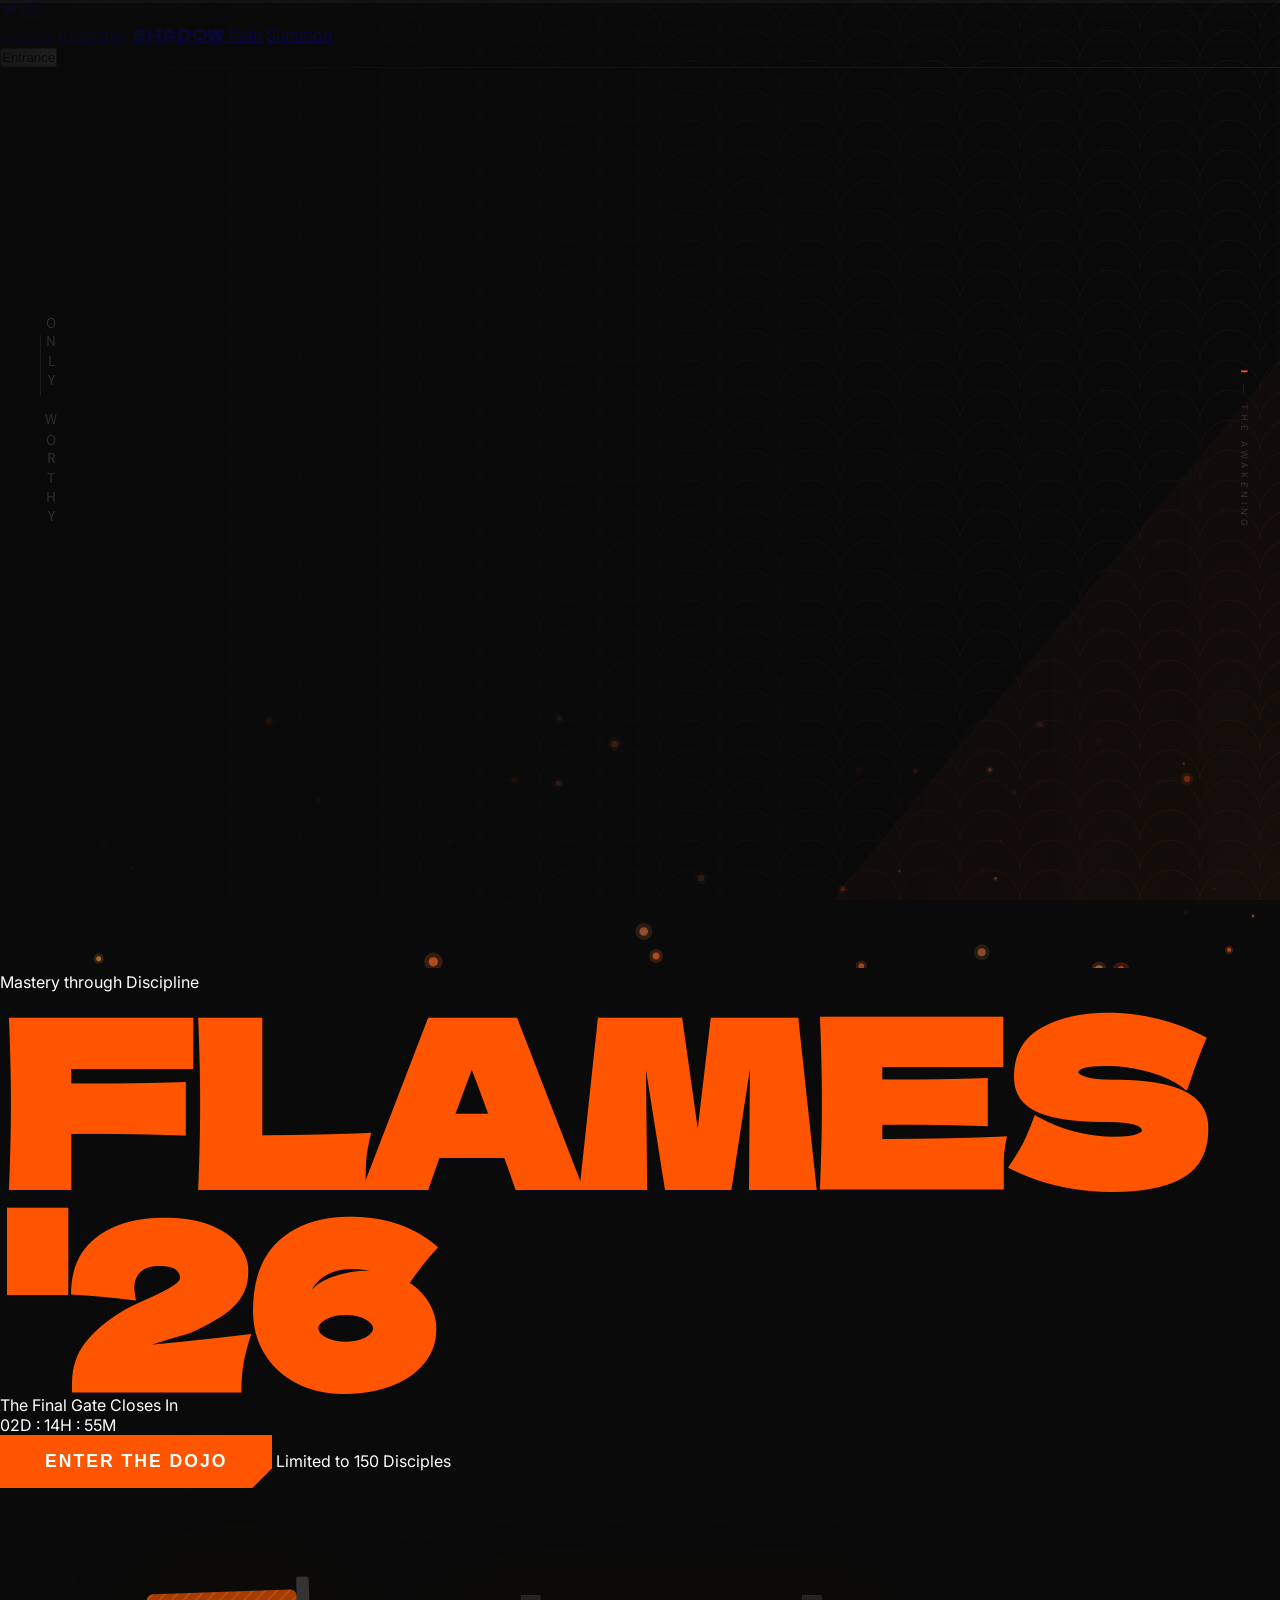
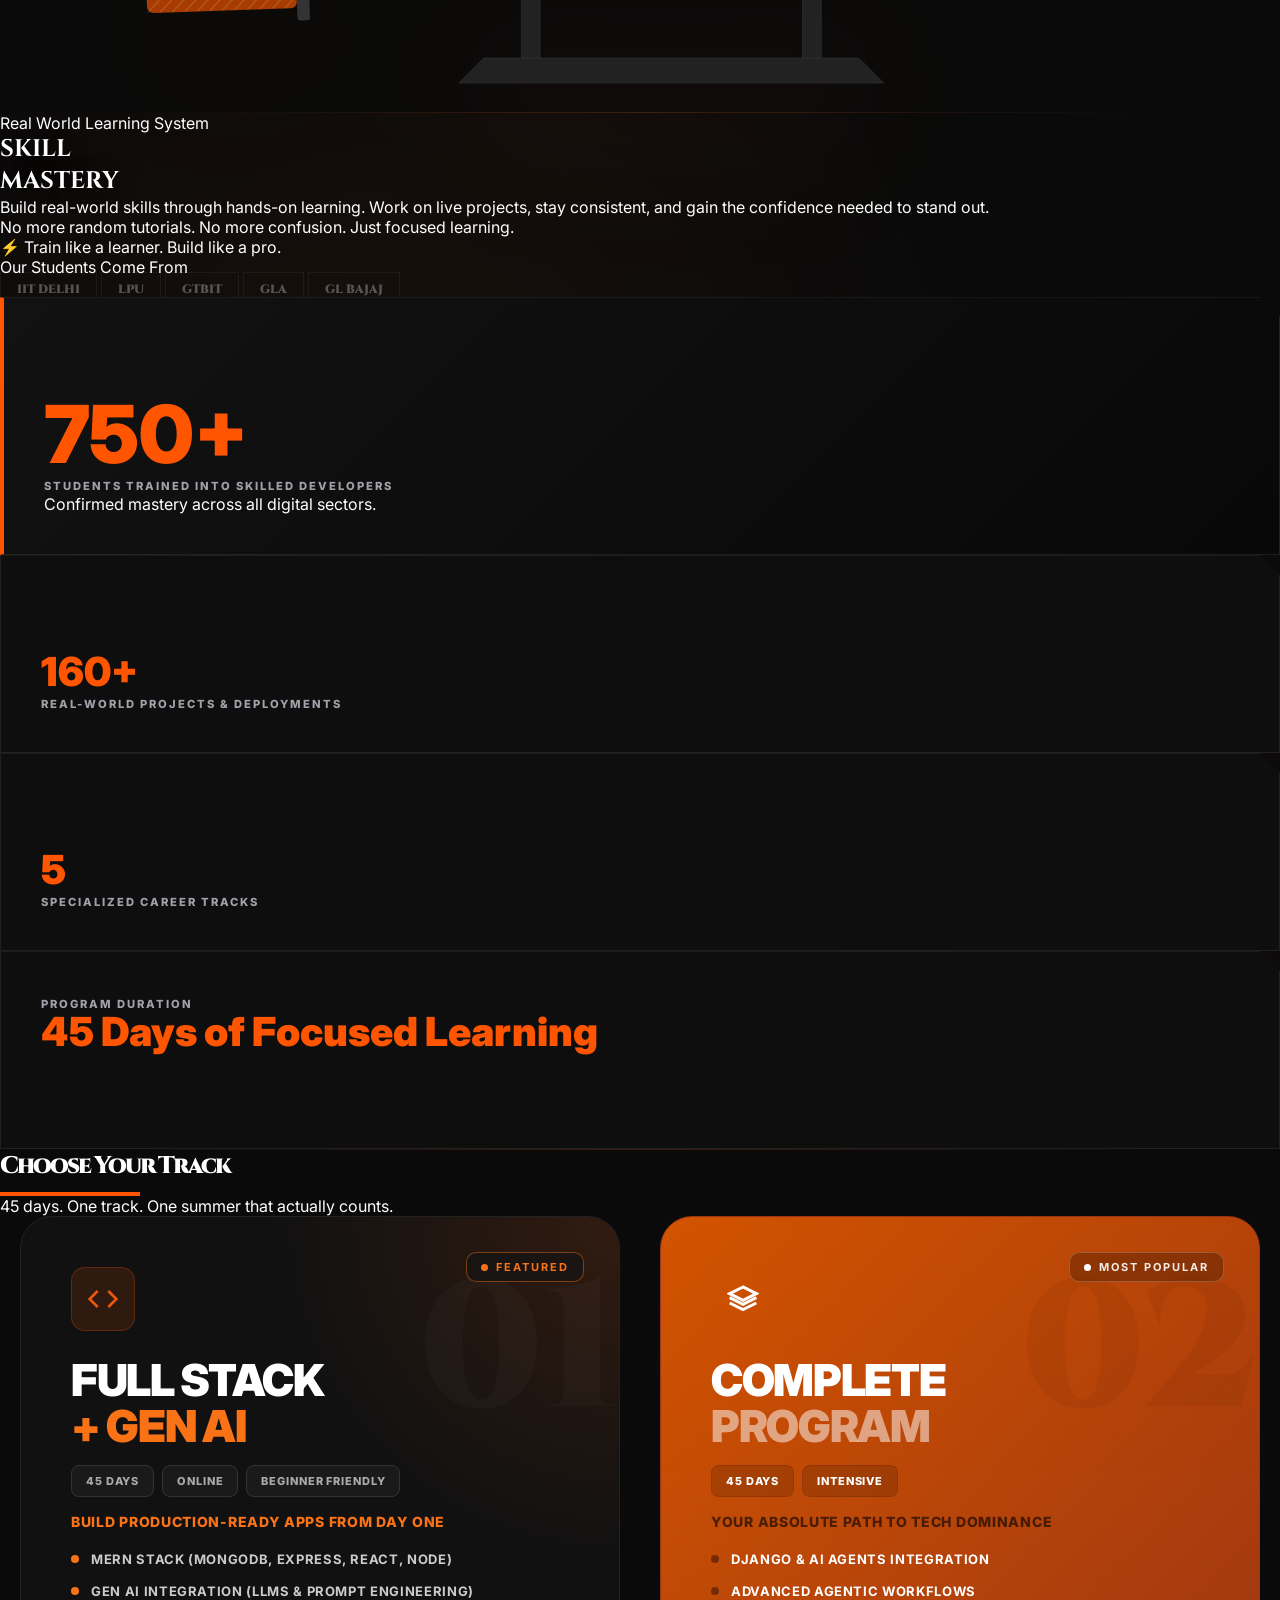
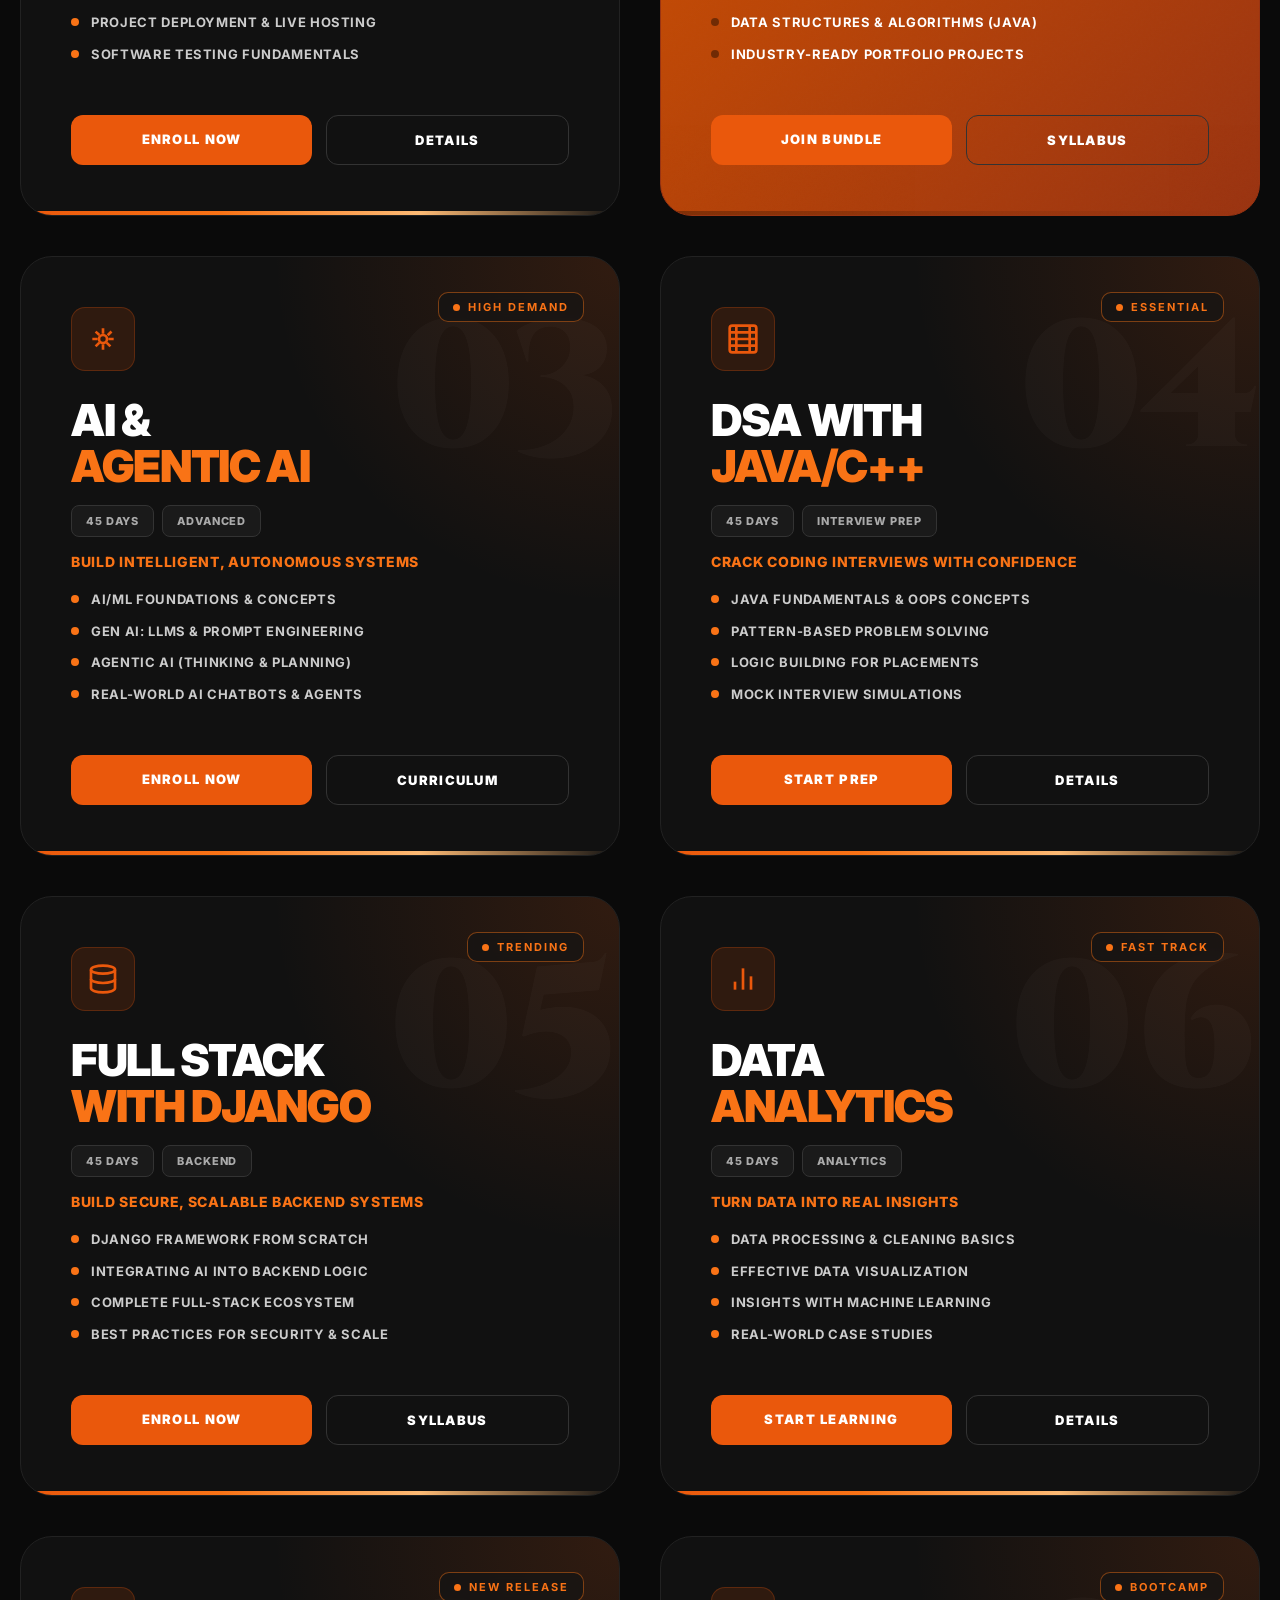
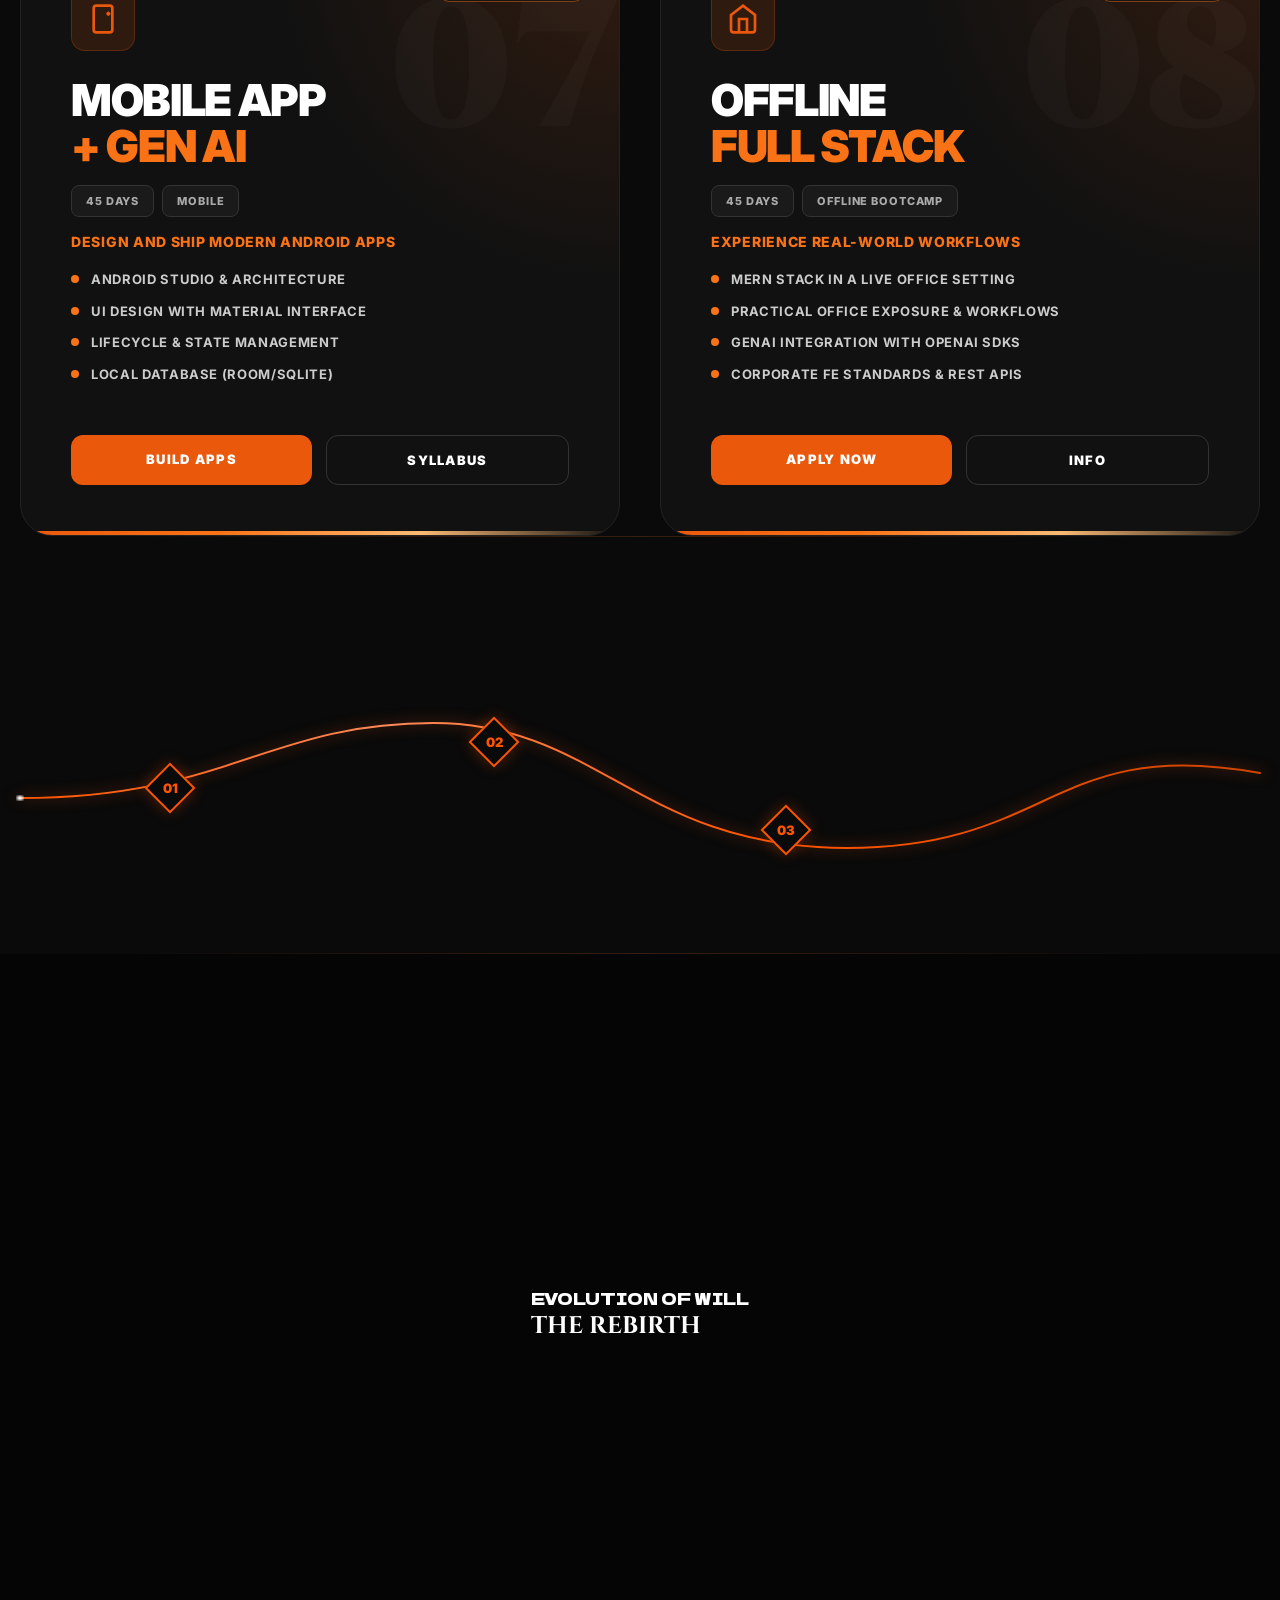
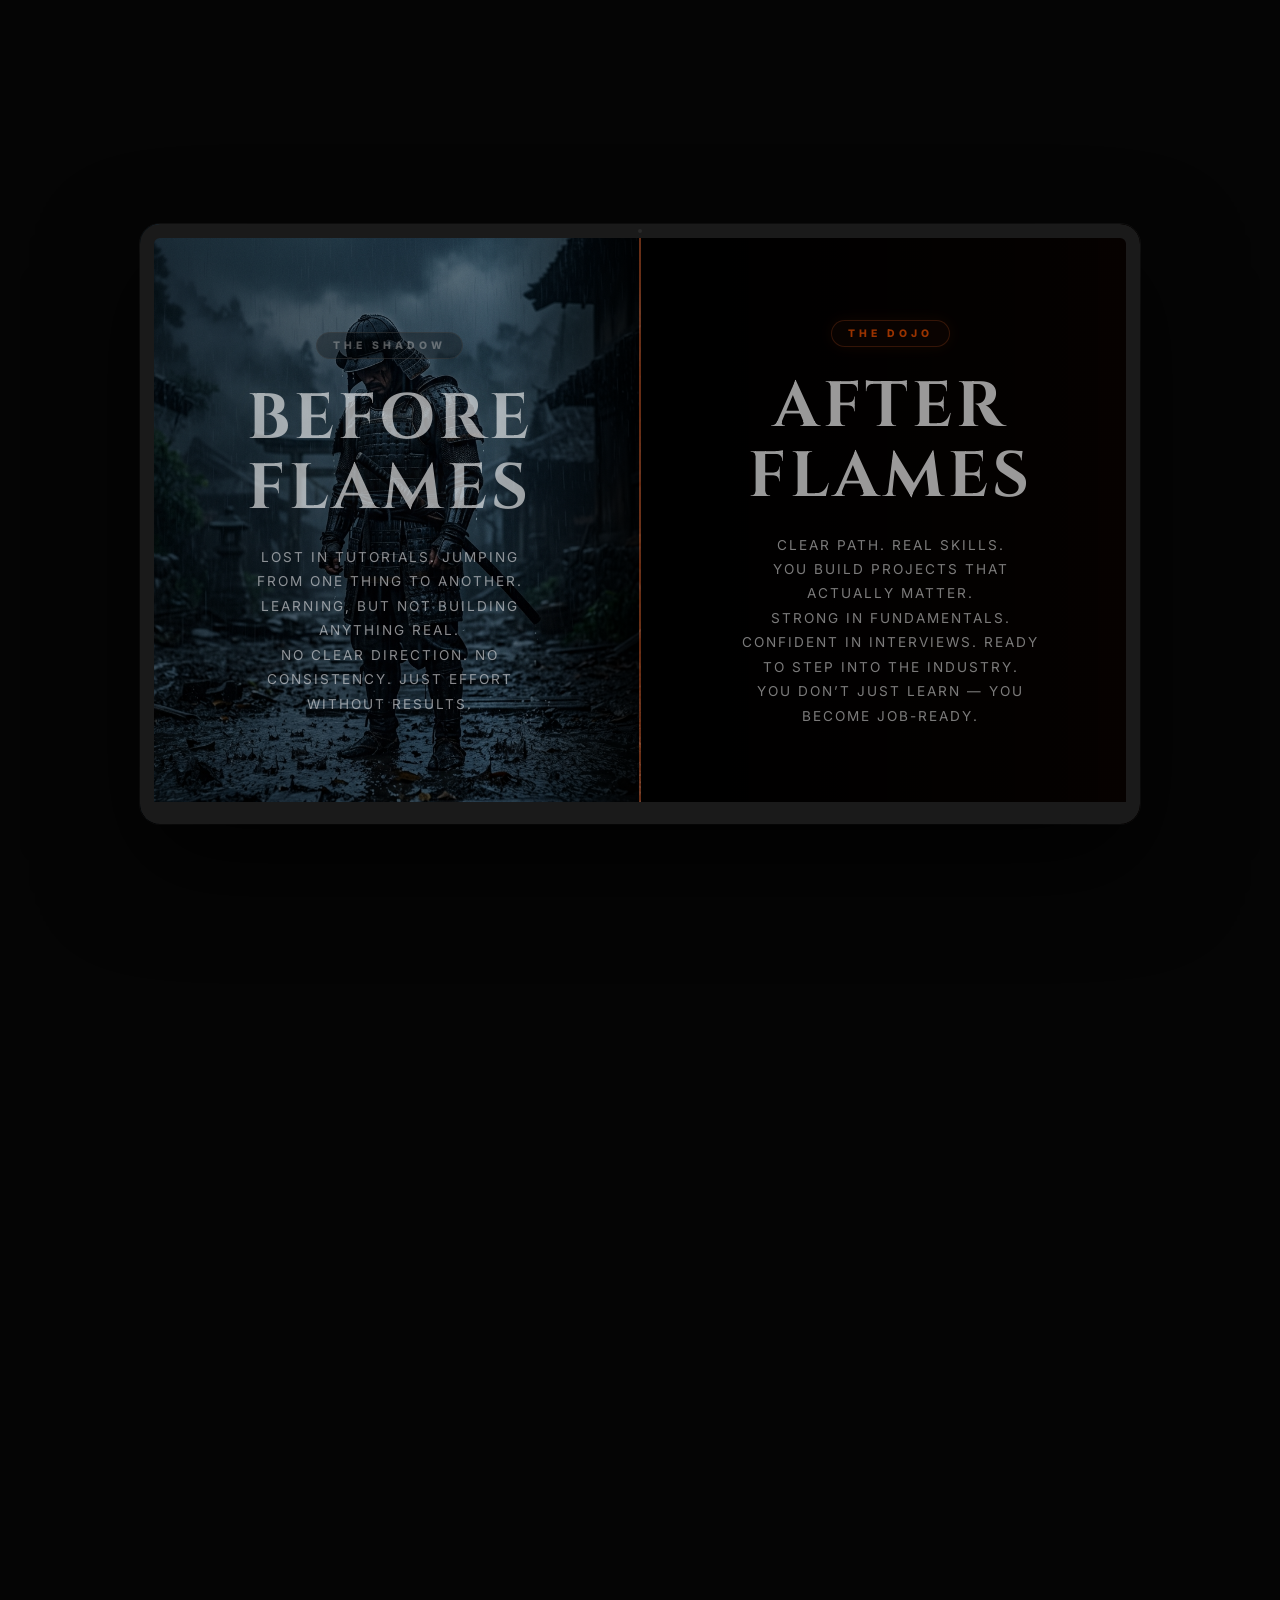
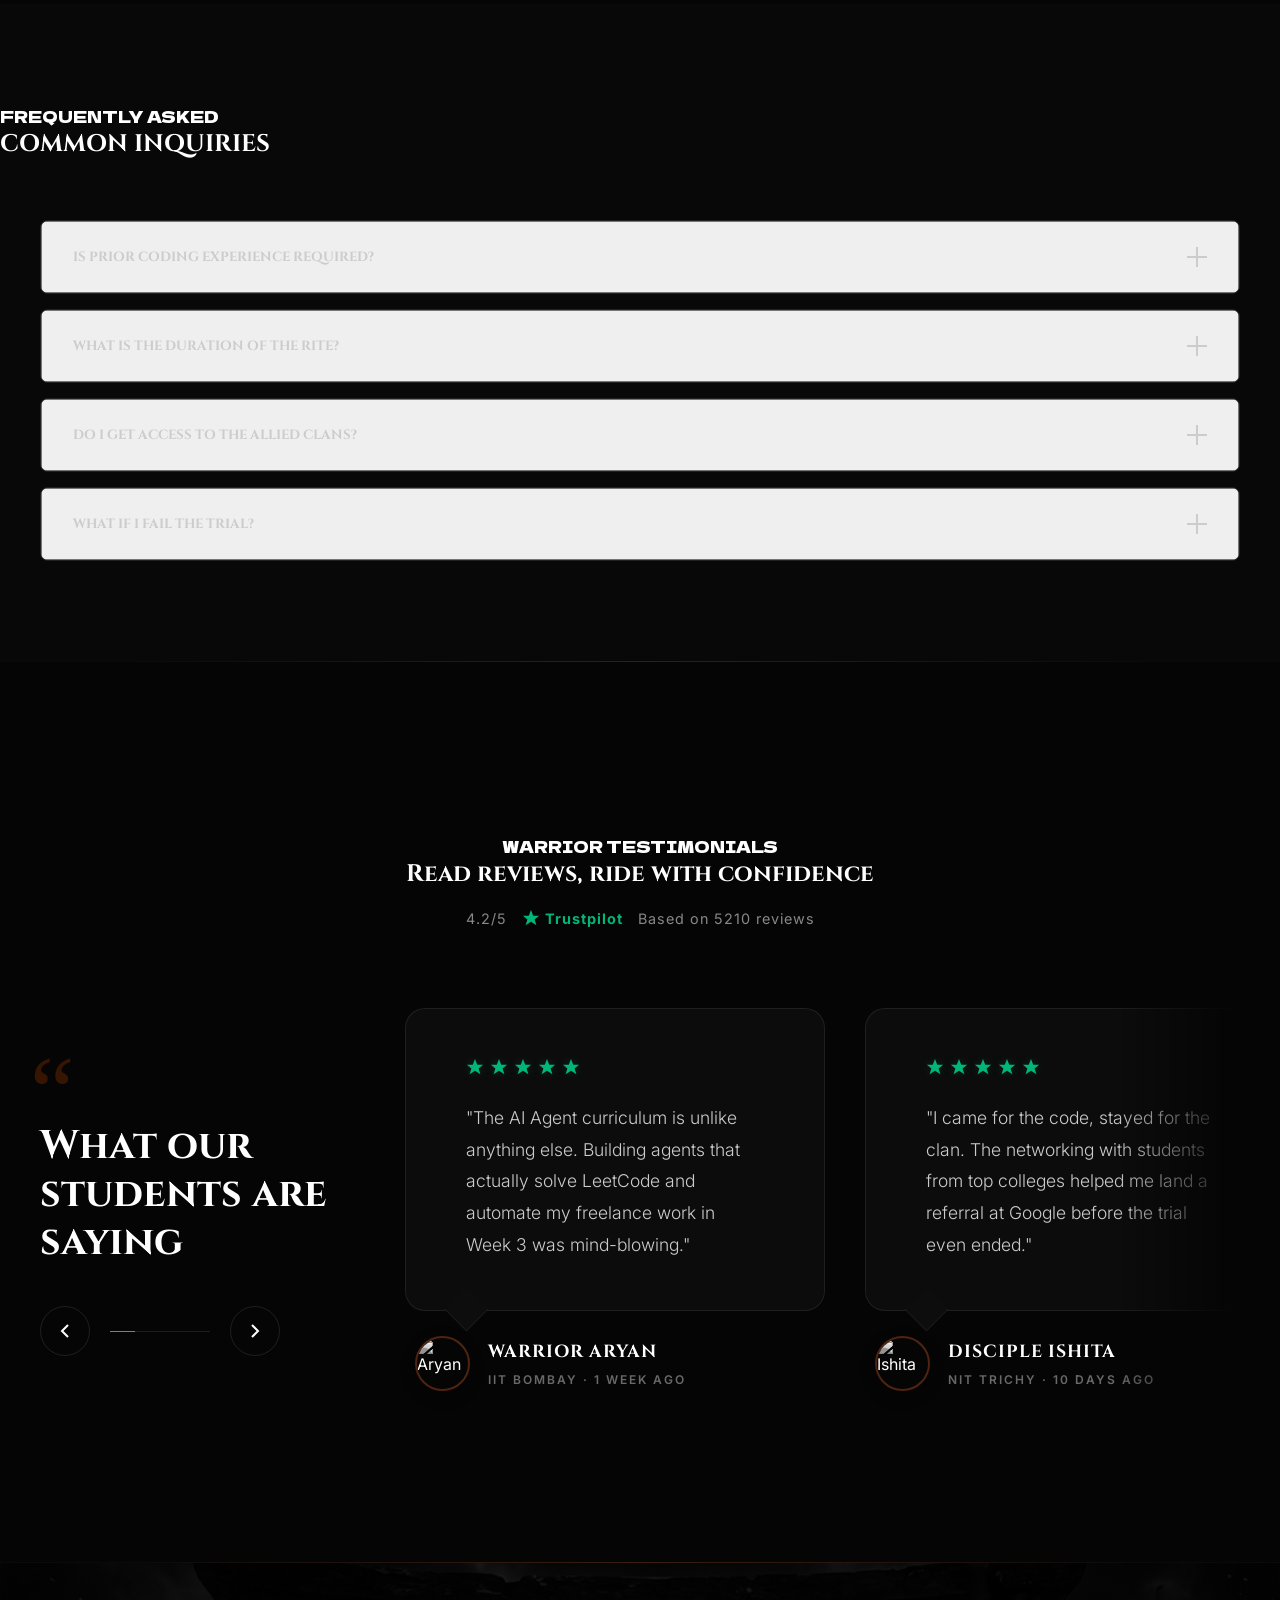
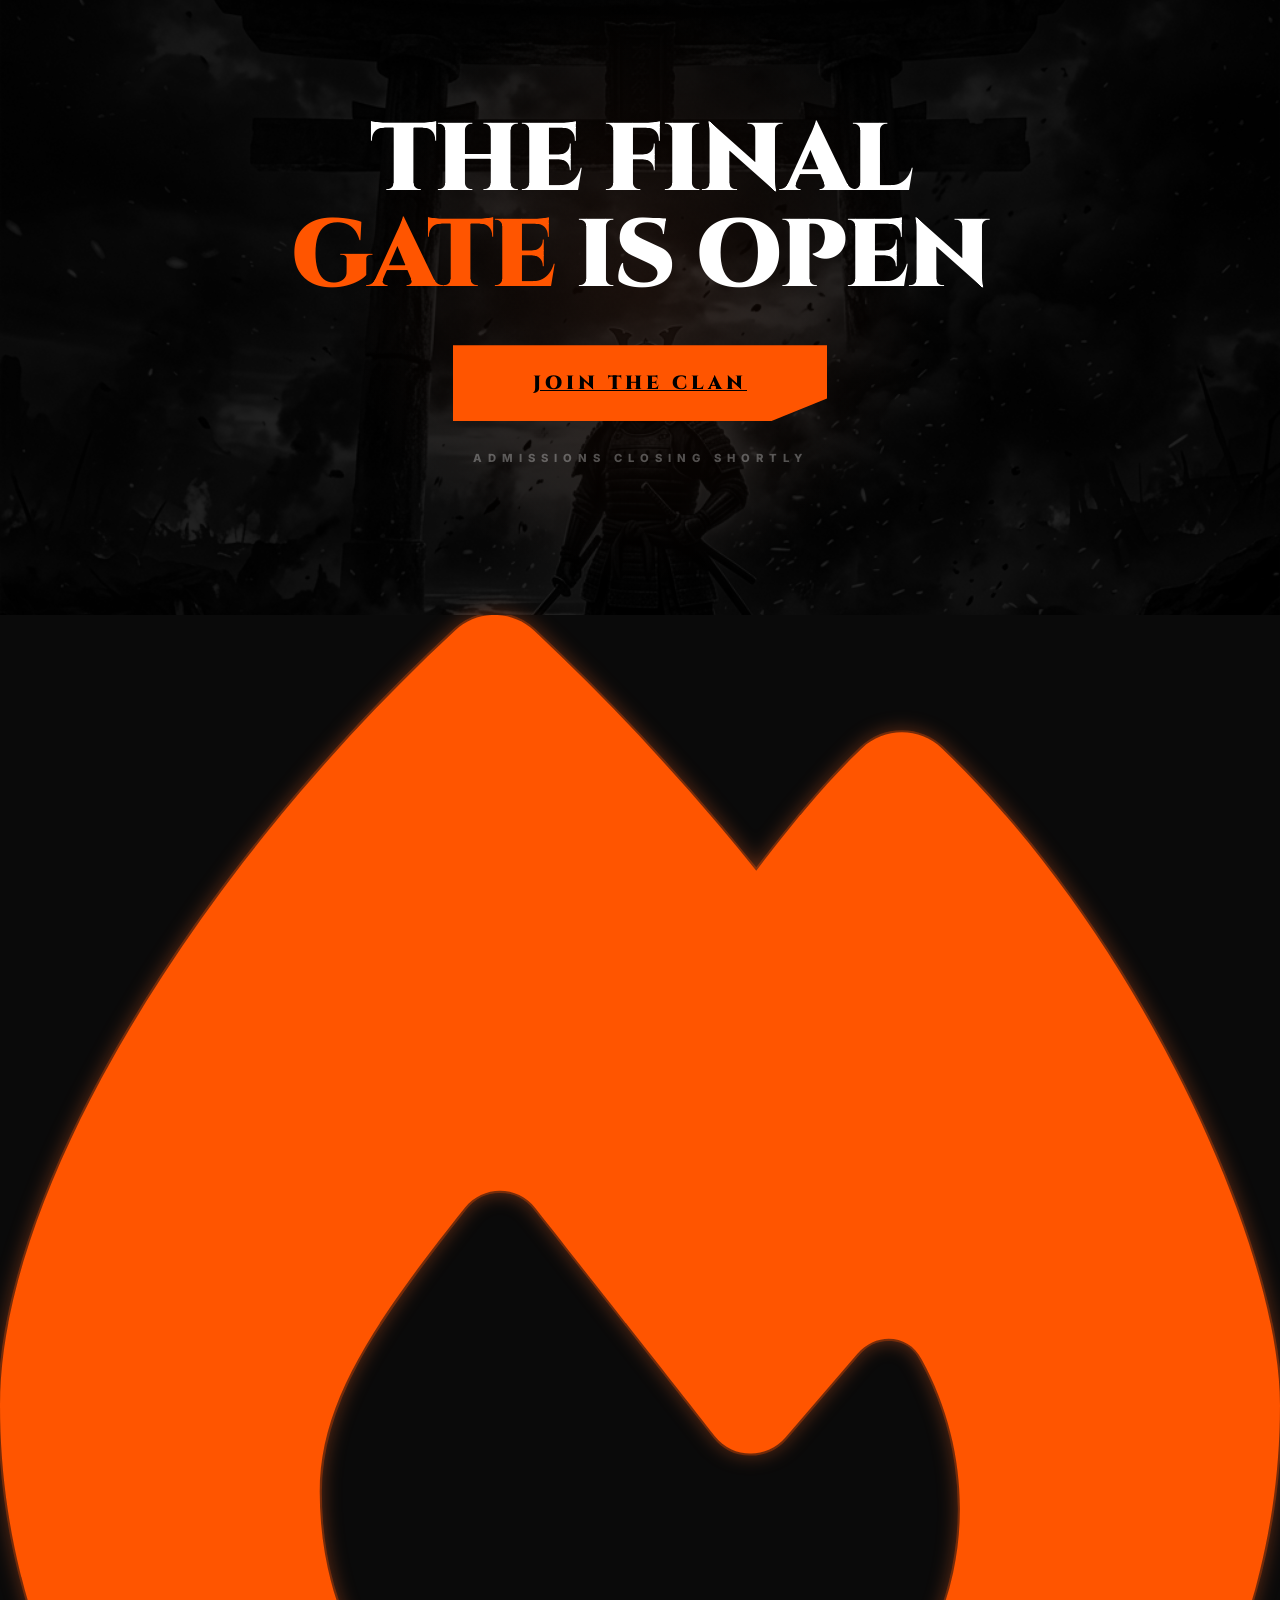
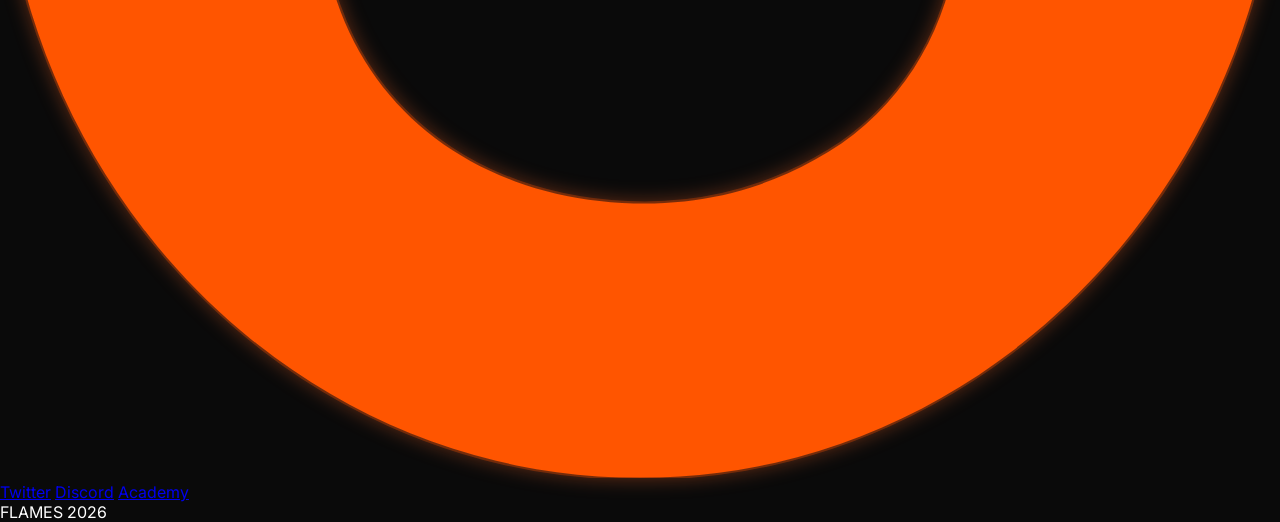
==== commit 73d009d8: "feat: implement core animation, scroll interactions, and interactive UI components with minified ass" ====
--- a/index.html
+++ b/index.html
@@ -34,7 +34,7 @@
         }
     </script>
 
-    <link rel="stylesheet" href="index.css">
+    <link rel="stylesheet" href="index.min.css">
 </head>
 
 <body>
@@ -1068,7 +1068,7 @@
 
 
 
-    <script src="index.js" defer></script>
+    <script src="index.min.js" defer></script>
 </body>
 
 </html>
--- a/index.min.css
+++ b/index.min.css
@@ -0,0 +1 @@
+:root{--flame-orange: #ff5500;--bg-black: #0a0a0a;--text-primary: #ffffff;--text-secondary: #a1a1aa;--border-dark: rgba(255, 255, 255, .08)}*{margin:0;padding:0;box-sizing:border-box}body{font-family:Inter,sans-serif;background:var(--bg-black);color:var(--text-primary);overflow-x:hidden}.japan-font{font-family:Dela Gothic One,cursive}.cinzel-font{font-family:Cinzel,serif}.jp-font{font-family:Noto Sans JP,sans-serif}#loading-screen{position:fixed;inset:0;z-index:9999999;background:#000;display:flex;flex-direction:column;align-items:center;justify-content:center;transition:opacity .8s ease,visibility .8s ease}#loading-screen.fade-out{opacity:0;visibility:hidden}.loader-logo-wrap{width:clamp(150px,40vw,250px);height:auto;aspect-ratio:1/1.2;position:relative;margin-bottom:2rem}.loader-logo{width:100%;height:100%;display:block;overflow:visible}.logo-outline{fill:none;stroke:var(--flame-orange);stroke-width:1.5;opacity:.3;animation:kanjiPulse 2s ease-in-out infinite}.logo-fill{fill:var(--flame-orange);clip-path:inset(100% 0 0 0);animation:kanjiReveal 2.5s .2s ease-out forwards}@keyframes kanjiPulse{0%,to{opacity:.3;transform:scale(1)}50%{opacity:.6;transform:scale(1.02)}}@keyframes kanjiReveal{0%{clip-path:inset(100% 0 0 0)}to{clip-path:inset(0% 0 0 0)}}.loader-subtitle{font-size:10px;letter-spacing:8px;text-transform:uppercase;color:#ffffff4d;margin-top:30px;opacity:0;animation:fadeInSlow 1s ease .5s forwards}@keyframes fadeInSlow{to{opacity:1}}.loader-progress-wrap{width:200px;height:2px;background:#ffffff0d;margin-top:40px;position:relative;overflow:hidden}.loader-progress-bar{height:100%;width:0%;background:linear-gradient(90deg,var(--flame-orange),#fff);transition:width .1s linear}.loader-percent{font-size:11px;font-weight:800;color:#fff6;margin-top:15px;letter-spacing:2px}#loader-canvas{position:absolute;inset:0;pointer-events:none}.curtain-left,.curtain-right{position:fixed;top:0;width:50%;height:100%;background:#000;z-index:9999998;transition:transform 1.2s cubic-bezier(.87,0,.13,1)}.curtain-left{left:0;transform-origin:left}.curtain-right{right:0;transform-origin:right}.curtains-open .curtain-left{transform:translate(-100%)}.curtains-open .curtain-right{transform:translate(100%)}#scroll-progress{display:none}#katana-progress{position:fixed;top:0;left:0;width:100%;height:3px;z-index:99999;pointer-events:none;overflow:visible}#katana-progress:before{content:"";position:absolute;inset:0;background:#ffffff0a}#katana-blade-fill{position:absolute;top:0;left:0;height:3px;width:0%;background:linear-gradient(90deg,var(--flame-orange) 0%,#ff8a5a 70%,#fff 100%);transition:width .08s linear;will-change:width}#katana-blade-fill:after{content:"";position:absolute;right:-6px;top:-2px;width:12px;height:7px;background:radial-gradient(ellipse,rgba(255,255,255,.9) 0%,transparent 80%);opacity:0;transition:opacity .2s ease}#katana-blade-fill.drawing:after{opacity:1}.chapter-label{position:fixed;right:30px;top:50%;transform:translateY(-50%);writing-mode:vertical-rl;text-orientation:mixed;font-size:9px;letter-spacing:4px;text-transform:uppercase;color:#ffffff26;z-index:100;transition:color .5s ease;pointer-events:none}.chapter-label span{color:var(--flame-orange);font-weight:900}header{border-bottom:1px solid var(--border-dark);background:#0a0a0acc;backdrop-filter:blur(15px)}.vertical-label{writing-mode:vertical-rl;text-orientation:upright;font-size:.85rem;letter-spacing:.4em;color:#ffffff26;position:absolute;left:40px;top:35%;z-index:10}.vertical-label:after{content:"";display:block;width:1px;height:60px;background:#ffffff14;margin-top:20px}.hero-title{font-size:clamp(3rem,12vw,5rem);line-height:.9;color:var(--flame-orange);letter-spacing:-.02em;will-change:transform}.btn-urgency{background:var(--flame-orange);color:#fff;padding:16px 45px;font-weight:900;font-size:1.1rem;text-transform:uppercase;letter-spacing:2px;border:none;cursor:pointer;transition:transform .15s ease,box-shadow .3s ease,background .3s ease;clip-path:polygon(0 0,100% 0,100% calc(100% - 20px),calc(100% - 20px) 100%,0 100%)}.btn-urgency:hover{background:#ff8a5a;box-shadow:0 15px 40px #ff6a2a66}@media(min-width:768px){.hero-title{font-size:clamp(6rem,18vw,14rem)}}.hero-object-container{width:100%;max-width:1000px;margin:-30px auto 0;position:relative;z-index:10}.katana-stand{filter:drop-shadow(0 30px 80px rgba(255,106,42,.15));will-change:transform}.shimmer-effect:after{content:"";position:absolute;top:0;left:-100%;width:50%;height:100%;background:linear-gradient(90deg,transparent,rgba(255,255,255,.25),transparent);transform:skew(-20deg);animation:shimmer 4s infinite}@keyframes shimmer{0%{left:-100%}to{left:100%}}#katana-blade svg{overflow:visible}#blade-path-main{will-change:clip-path}#katana-gleam{position:absolute;inset:0;pointer-events:none;opacity:0;background:linear-gradient(90deg,transparent 30%,rgba(255,255,255,.18) 50%,transparent 70%);transition:opacity .15s ease;border-radius:0}#katana-gleam.flash{animation:gleamSweep .35s ease-out forwards}@keyframes gleamSweep{0%{opacity:0;background-position:-100% 0}30%{opacity:1}to{opacity:0;background-position:200% 0}}#katana-blade .katana-stand{filter:drop-shadow(0 30px 80px rgba(255,106,42,.15));transition:filter .4s ease;will-change:filter}#katana-blade .katana-stand.heated-1{filter:drop-shadow(0 20px 60px rgba(255,106,42,.35)) drop-shadow(0 0 20px rgba(255,106,42,.2))}#katana-blade .katana-stand.heated-2{filter:drop-shadow(0 15px 40px rgba(255,80,20,.55)) drop-shadow(0 0 30px rgba(255,106,42,.3))}#katana-blade .katana-stand.cta-active{filter:drop-shadow(0 10px 30px rgba(255,106,42,.7)) drop-shadow(0 0 40px rgba(255,106,42,.5))}#slash-overlay{position:fixed;inset:0;z-index:9999990;pointer-events:none;overflow:hidden}#slash-screen-flash{position:absolute;inset:0;background:transparent}#slash-overlay.firing #slash-screen-flash{animation:impactFlash .5s cubic-bezier(.1,.9,.2,1) forwards}.slash-streak,#slash-particles{position:absolute;top:calc(50% - 1px);left:calc(50% - 100vmax);width:200vmax;height:2px;transform:rotate(-35deg);transform-origin:center}#slash-particles{z-index:3}.slash-streak:before{content:"";position:absolute;top:0;left:0;width:100%;height:100%;background:#fff;border-radius:50px;transform:scaleX(0);transform-origin:left center;opacity:0}.slash-streak.primary:before{box-shadow:0 0 10px 3px #fff,0 0 30px 10px var(--flame-orange),0 0 80px 25px #ff6a2acc;z-index:2}.slash-streak.secondary{transform:rotate(-35deg) translateY(20px);filter:blur(6px)}.slash-streak.secondary:before{background:var(--flame-orange);box-shadow:0 0 50px 20px #ff6a2a99;height:8px}.slash-spark{position:absolute;width:25px;height:2px;background:#fff;border-radius:50%;box-shadow:0 0 15px 4px var(--flame-orange);opacity:0;margin-top:-1px}#slash-overlay.firing .slash-streak.primary:before{animation:sliceMain .4s cubic-bezier(.1,.9,.2,1) forwards}#slash-overlay.firing .slash-streak.secondary:before{animation:sliceTrail .5s cubic-bezier(.1,.9,.2,1) forwards;animation-delay:.05s}#slash-overlay.firing .slash-spark{animation:sparkExplode .5s cubic-bezier(.1,.9,.2,1) forwards}@keyframes impactFlash{0%{background:transparent}10%{background:#fffffff2}25%{background:#ff6a2a4d}to{background:transparent}}@keyframes sliceMain{0%{transform:scaleX(0) scaleY(1);opacity:1}15%{transform:scaleX(1) scaleY(4);opacity:1}50%{transform:scaleX(1) scaleY(.5);opacity:.8}to{transform:scaleX(1.1) scaleY(0);opacity:0}}@keyframes sliceTrail{0%{transform:scaleX(0) scaleY(1);opacity:.9}30%{transform:scaleX(1) scaleY(5);opacity:.6}to{transform:scaleX(1.05) scaleY(0);opacity:0}}@keyframes sparkExplode{0%{opacity:1;transform:translate(0) scale(1) rotate(0)}to{opacity:0;transform:translate(var(--tx),var(--ty)) scale(0) rotate(45deg)}}body.shaking header,body.shaking section{animation:dojoShake .4s cubic-bezier(.36,.07,.19,.97) both}@keyframes dojoShake{0%{transform:translate(0)}10%{transform:translate(-15px,10px) rotate(-1deg)}20%{transform:translate(10px,-8px) rotate(1deg)}30%{transform:translate(-6px,6px) rotate(-.5deg)}40%{transform:translate(6px,-4px) rotate(.5deg)}to{transform:translate(0)}}.stat-card{background:#0e0e0e;border:1px solid var(--border-dark);padding:20px;position:relative;overflow:hidden;transition:all .6s cubic-bezier(.2,1,.3,1)}@media(min-width:768px){.stat-card{padding:40px;clip-path:polygon(0 0,calc(100% - 20px) 0,100% 20px,100% 100%,0 100%)}}.stat-card.hero-stat{background:linear-gradient(135deg,#121212,#080808);border-left:4px solid var(--flame-orange)}.stat-card:hover{border-color:var(--flame-orange);transform:translateY(-8px);background:#141414}.stat-value{font-weight:900;color:var(--flame-orange);line-height:1;display:block}.hero-stat .stat-value{font-size:2.5rem}@media(min-width:768px){.hero-stat .stat-value{font-size:5rem}}.small-stat .stat-value{font-size:1.5rem}@media(min-width:768px){.small-stat .stat-value{font-size:2.5rem}}.stat-label{font-size:.7rem;font-weight:800;text-transform:uppercase;letter-spacing:2px;color:var(--text-secondary)}.stat-icon svg{width:32px;height:32px;stroke:var(--flame-orange);stroke-width:1.5;fill:none;stroke-dasharray:200;stroke-dashoffset:200;transition:stroke-dashoffset 2s cubic-bezier(.25,1,.5,1);margin-bottom:20px}.stat-card.is-visible .stat-icon svg{stroke-dashoffset:0}.clan-badge{font-size:.75rem;font-weight:900;color:#555;padding:8px 16px;border:1px solid rgba(255,255,255,.05);transition:.3s}.clan-badge:hover{color:var(--flame-orange);border-color:var(--flame-orange);background:#ff6a2a0d}.pattern-bg{position:absolute;inset:0;opacity:.03;background-image:url("data:image/svg+xml,%3Csvg xmlns='http://www.w3.org/2000/svg' width='80' height='40' viewBox='0 0 80 40'%3E%3Cpath d='M0 40c0-20 20-40 40-40s40 20 40 40' fill='none' stroke='%23ff6a2a' stroke-width='1'/%3E%3C/svg%3E");background-size:60px 30px;pointer-events:none;z-index:0}.corner-accent{position:absolute;bottom:0;right:0;width:35%;height:60%;background:linear-gradient(to top left,rgba(255,106,42,.05),transparent);clip-path:polygon(100% 0,100% 100%,0 100%);pointer-events:none;z-index:1}.cards-wrapper{display:flex;gap:40px;flex-wrap:wrap;justify-content:center;width:100%;max-width:1300px;margin:0 auto}.card{width:600px;height:600px;border-radius:32px;position:relative;overflow:hidden;display:flex;flex-direction:column;justify-content:space-between;padding:50px;transition:transform .7s cubic-bezier(.2,.8,.2,1),box-shadow .7s cubic-bezier(.2,.8,.2,1),border-color .7s ease;will-change:transform,box-shadow;cursor:pointer;background:#111;border:1px solid #222}.card:hover{transform:translateY(-12px) scale(1.02);z-index:10}.course-number{position:absolute;top:45px;right:15px;font-size:180px;font-weight:900;color:#fff;opacity:.025;line-height:1;z-index:0;pointer-events:none;transform:translate3d(15px,0,0);transition:all .8s cubic-bezier(.2,.8,.2,1);user-select:none}.card:hover .course-number{opacity:.06;transform:translate3d(0,-8px,0) scale(1.04);color:#ea580c}.card-orange .course-number{color:#000;opacity:.05}.card-orange:hover .course-number{opacity:.09;color:#000;transform:translate3d(0,-8px,0) scale(1.04)}.card-dark:hover{box-shadow:0 40px 80px -20px #ea580c4d,0 0 0 1px #ea580c66,inset 0 0 40px #ea580c0d;border-color:#ea580c66}.card-dark:before{content:"";position:absolute;top:0;right:0;width:350px;height:350px;background:radial-gradient(circle at top right,rgba(234,88,12,.15) 0%,transparent 70%);transition:width .6s ease,height .6s ease,background .6s ease;pointer-events:none;z-index:0}.card-dark:hover:before{width:500px;height:500px;background:radial-gradient(circle at top right,rgba(234,88,12,.22) 0%,transparent 70%)}.card:after{content:"";position:absolute;bottom:0;left:0;right:0;height:4px;z-index:10}.card-dark:after{background:linear-gradient(90deg,#ea580c,#f97316,#fdba74,transparent)}.card-orange{background:linear-gradient(135deg,#d35400,#9a3412);border:1px solid #9a3412}.card-orange:hover{box-shadow:0 40px 80px -20px #d3540080,0 0 0 1px #fff6,inset 0 0 40px #ffffff1a;border-color:#ffffff4d}.card-orange:before{content:"";position:absolute;inset:0;background-image:url("data:image/svg+xml,%3Csvg viewBox='0 0 256 256' xmlns='http://www.w3.org/2000/svg'%3E%3Cfilter id='noise'%3E%3CfeTurbulence type='fractalNoise' baseFrequency='0.9' numOctaves='4' stitchTiles='stitch'/%3E%3C/filter%3E%3Crect width='100%25' height='100%25' filter='url(%23noise)' opacity='0.04'/%3E%3C/svg%3E");pointer-events:none;opacity:.3;z-index:0}.card-orange:after{background:linear-gradient(90deg,rgba(0,0,0,.3),rgba(0,0,0,.1),transparent)}.featured-badge{position:absolute;top:35px;right:35px;display:flex;align-items:center;gap:8px;font-size:11px;font-weight:700;letter-spacing:.18em;text-transform:uppercase;padding:7px 14px;border-radius:10px;z-index:20;backdrop-filter:blur(4px)}.card-dark .featured-badge{color:#f97316;border:1px solid rgba(249,115,22,.45);background:#141414b3}.card-orange .featured-badge{color:#ffffffe6;border:1px solid rgba(255,255,255,.2);background:#00000040}.badge-dot{width:7px;height:7px;border-radius:50%;animation:badgePulse 1.6s infinite}.card-dark .badge-dot{background:#f97316}.card-orange .badge-dot{background:#fff}@keyframes badgePulse{0%,to{opacity:1;transform:scale(1)}50%{opacity:.5;transform:scale(.7)}}.card-top,.card-middle,.card-actions{position:relative;z-index:10}.card-top{min-height:260px;display:flex;flex-direction:column}.icon-box{width:64px;height:64px;border-radius:14px;display:flex;align-items:center;justify-content:center;margin-bottom:24px}.card-dark .icon-box{background:#ea580c24;border:1px solid rgba(234,88,12,.25)}.icon-box svg{width:32px;height:32px}.card-title{font-size:44px;font-weight:900;line-height:1.05;letter-spacing:-.03em;text-transform:uppercase;margin-bottom:16px;min-height:94px;display:flex;flex-direction:column;justify-content:flex-end;color:#fff}.card-title .highlight{color:#f97316}.card-orange .card-title .highlight{color:#ffffff80}.tags{display:flex;flex-wrap:wrap;gap:8px;margin-bottom:16px}.tag{display:flex;align-items:center;gap:8px;font-size:11px;font-weight:800;letter-spacing:.08em;text-transform:uppercase;padding:8px 14px;border-radius:8px}.card-dark .tag{background:#1a1a1a;border:1px solid #333;color:#aaa}.card-orange .tag{background:#00000026;border:1px solid rgba(0,0,0,.1);color:#fff}.tagline{font-size:14px;font-weight:800;letter-spacing:.05em;text-transform:uppercase;margin-bottom:0;color:#f97316}.card-orange .tagline{color:#0009}.feature-list{list-style:none;display:flex;flex-direction:column;gap:12px;margin-top:20px;margin-bottom:30px;flex-grow:1;padding-left:0}.feature-list li{display:flex;align-items:flex-start;gap:12px;font-size:13px;font-weight:700;letter-spacing:.05em;text-transform:uppercase;line-height:1.5}.card-dark .feature-list li{color:#ccc}.card-orange .feature-list li{color:#fff}.bullet-dot{width:8px;height:8px;border-radius:50%;flex-shrink:0;margin-top:5px}.card-dark .bullet-dot{background:#f97316}.card-orange .bullet-dot{background:#0006}.card-actions{display:flex;gap:14px;margin-top:auto}.btn-card{flex:1;padding:16px;font-size:13px;font-weight:900;letter-spacing:.1em;text-transform:uppercase;border-radius:12px;cursor:pointer;transition:all .3s ease;text-align:center;text-decoration:none;display:inline-block}.btn-card-primary{background:#ea580c;color:#fff;border:none}.btn-card-primary:hover{background:#f97316;transform:translateY(-2px);box-shadow:0 12px 24px #ea580c40}.btn-card-secondary{background:transparent;color:#fff;border:1px solid #333}.btn-card-secondary:hover{background:#ffffff14;border-color:#555}.shine{position:absolute;top:0;left:-100%;width:80%;height:100%;background:linear-gradient(105deg,transparent 40%,rgba(255,255,255,.1) 50%,transparent 60%);transition:left .7s ease;pointer-events:none;z-index:2}.card:hover .shine{left:150%}@media(max-width:768px){.cards-wrapper{gap:24px;padding:0 20px}.card{width:100%;height:auto;aspect-ratio:auto;padding:40px;border-radius:28px}.card-title{font-size:32px}}.weapon-modal{position:fixed;inset:0;z-index:999999;background:#000000eb;backdrop-filter:blur(25px);display:flex;align-items:center;justify-content:center;opacity:0;pointer-events:none;transition:opacity .5s ease;padding:20px}.weapon-modal.active{opacity:1;pointer-events:auto}.modal-content{background:linear-gradient(135deg,#151515,#080808);border:1px solid var(--flame-orange);border-radius:16px;width:100%;max-width:600px;padding:40px;position:relative;transform:scale(.9) translateY(30px);transition:transform .5s cubic-bezier(.2,1,.3,1);box-shadow:0 30px 60px #000c,0 0 40px #ff6a2a33}.weapon-modal.active .modal-content{transform:scale(1) translateY(0)}.modal-close{position:absolute;top:20px;right:20px;background:#ffffff0d;border:1px solid rgba(255,255,255,.1);color:#fff;width:40px;height:40px;border-radius:50%;display:flex;align-items:center;justify-content:center;cursor:pointer;transition:all .3s ease}.modal-close:hover{background:var(--flame-orange);border-color:var(--flame-orange);transform:rotate(90deg)}.immersion-text span{opacity:.08;display:inline-block;transition:opacity .8s ease,transform .8s ease;transform:translateY(10px)}.immersion-text.is-visible span{opacity:1;transform:translateY(0)}.cinematic-image{transition:transform 12s ease-out}.cinematic-image.in-view{transform:scale(1.15)}.section-divider{height:1px;background:linear-gradient(90deg,transparent,rgba(255,106,42,.2),transparent);margin:0 auto;width:80%}.reveal-up{opacity:0;transform:translateY(60px);transition:all 1s cubic-bezier(.2,1,.3,1)}.reveal-up.is-visible{opacity:1;transform:translateY(0)}.reveal-scale{opacity:0;transform:scale(.9);transition:all 1.2s cubic-bezier(.2,1,.3,1)}.reveal-scale.is-visible{opacity:1;transform:scale(1)}.footer-kanji{transition:color .5s ease,text-shadow .5s ease}.footer-kanji:hover{color:var(--flame-orange);text-shadow:0 0 30px rgba(255,106,42,.3)}@media(max-width:768px){html,body{overflow-x:hidden!important;max-width:100vw!important}header{padding:10px 14px!important}.hero-section{padding:70px 16px 40px!important;min-height:auto!important}.hero-title{font-size:clamp(3rem,14vw,5rem)!important}.vertical-label,.cloud-icon{display:none!important}.hero-object-container{max-width:100%!important;margin-top:-10px!important;overflow:hidden}.hero-object-container svg{height:100px;max-width:100%}.btn-urgency{padding:12px 28px!important;font-size:.85rem!important;letter-spacing:1px!important}#intel{padding:50px 16px!important}.cinzel-font{font-size:2rem!important;letter-spacing:-1px!important}.stat-card{padding:20px!important;clip-path:none!important}.hero-stat .stat-value{font-size:2.8rem!important}.small-stat .stat-value{font-size:1.8rem!important}#arsenal{padding:50px 16px!important}.arsenal-header{font-size:2.2rem!important}.bento-grid{grid-template-columns:1fr!important;gap:12px!important;grid-auto-rows:auto!important}.weapon-card{padding:22px!important;min-height:auto!important}.weapon-card.featured{grid-column:span 1!important;grid-row:span 1!important;padding:24px!important}.weapon-title{font-size:1.2rem!important}.featured .weapon-title{font-size:1.5rem!important;max-width:100%!important}#about{padding:50px 16px!important}#glow-cursor,.chapter-label{display:none!important}.loader-kanji{font-size:5rem!important}}@media(max-width:480px){.hero-title{font-size:clamp(2.5rem,16vw,4rem)!important}.btn-urgency{padding:10px 20px!important;font-size:.75rem!important}.cinzel-font{font-size:1.6rem!important}.hero-stat .stat-value{font-size:2.2rem!important}.small-stat .stat-value{font-size:1.5rem!important}.arsenal-header{font-size:1.8rem!important}}#transformation{background:#050505;min-height:250vh;position:relative;padding:0;overflow:visible}.trans-header{height:80vh;display:flex;flex-direction:column;align-items:center;justify-content:center;padding:0 20px;position:relative;z-index:5}.laptop-frame{position:sticky;top:0;height:100vh;width:100%;display:flex;align-items:center;justify-content:center;z-index:10;pointer-events:none}.comparison-container{width:100%;max-width:1000px;height:600px;position:relative;background:#000;box-shadow:0 40px 100px #000c,0 0 0 1px #ffffff0d;overflow:hidden;pointer-events:auto;will-change:transform;transform-origin:center center;display:flex;border-radius:20px;contain:layout style}.comparison-container:after{content:"";position:absolute;inset:0;border:14px solid #1a1a1a;border-bottom-width:22px;border-radius:20px;pointer-events:none;z-index:100;transition:opacity .3s ease}.comparison-container.is-scaling{box-shadow:none}.comparison-container.is-fullscreen{border-radius:0}.comparison-container.is-fullscreen:after{opacity:0}.comparison-container:before{content:"";position:absolute;top:5px;left:50%;transform:translate(-50%);width:4px;height:4px;background:#333;border-radius:50%;z-index:101;opacity:.6;transition:opacity .4s ease}.comparison-container.is-fullscreen:before{opacity:0}.split-panel{position:relative;overflow:hidden;display:flex;align-items:center;justify-content:center;cursor:pointer;flex:1;transition:flex .6s cubic-bezier(.22,1,.36,1);backface-visibility:hidden;transform:translateZ(0);contain:layout paint}.comparison-container:hover .split-panel{flex:.65}.comparison-container .split-panel:hover{flex:1.35;z-index:2}.panel-bg{position:absolute;inset:-2px;z-index:1;transform:translateZ(0) scale(1);transition:transform .8s cubic-bezier(.22,1,.36,1);backface-visibility:hidden;pointer-events:none}.panel-before:hover .panel-bg{transform:translate3d(15px,0,0) scale(1.05)}.panel-after:hover .panel-bg{transform:translate3d(-15px,0,0) scale(1.05)}.panel-overlay{position:absolute;inset:0;z-index:2;pointer-events:none}.panel-before .panel-overlay{background:linear-gradient(to left,rgba(0,0,0,.8) 0%,transparent 30%)}.panel-content{position:relative;z-index:5;text-align:center;padding:40px;width:100%;min-width:350px;opacity:.6;backface-visibility:hidden;transform:translateZ(0) scale(1);transition:transform .6s cubic-bezier(.22,1,.36,1),opacity .6s ease}.split-panel:hover .panel-content{opacity:1;transform:translateZ(0) scale(1.05)}.panel-before{border-right:2px solid rgba(255,106,42,.4);z-index:10;background-color:#080808}.panel-before .panel-bg{background-image:linear-gradient(to right,#0009,#0000004d),url(./assets/samurai/shadow.png);background-size:cover;background-position:center}.panel-after{background-color:#0a0300}.panel-after .panel-bg{background-image:linear-gradient(to right,#000c,#0003),url(https://i.pinimg.com/736x/fb/96/47/fb96471c067458dfafaf0cb963396acf.jpg);background-size:cover;background-position:center}.after-fire-flicker{position:absolute;inset:0;background:radial-gradient(circle at center,rgba(255,106,42,.15),transparent 70%);z-index:3;opacity:0;transition:opacity .5s ease;transform:translateZ(0)}.split-panel.panel-after:hover .after-fire-flicker{opacity:1}.status-tag{display:inline-block;font-size:.65rem;font-weight:800;letter-spacing:4px;padding:6px 16px;margin-bottom:25px;border-radius:30px;transition:all .3s ease}.panel-before .status-tag{color:#888;border:1px solid #333;background:#00000080}.panel-after .status-tag{color:var(--flame-orange);border:1px solid rgba(255,106,42,.3);background:#ff6a2a0d;box-shadow:0 0 15px #ff6a2a1a}.trans-title{font-family:Cinzel,serif;font-size:clamp(2.5rem,5vw,4rem);letter-spacing:4px;margin-bottom:20px;line-height:1.1;color:#fff}.trans-desc{font-size:.85rem;text-transform:uppercase;letter-spacing:2px;line-height:1.8;max-width:300px;margin:0 auto;color:#ccc}@media(max-width:768px){#transformation{min-height:auto!important;padding-bottom:60px}.trans-header{height:auto;padding:60px 20px 40px}.laptop-frame{position:relative;height:auto;top:auto}.comparison-container{flex-direction:column;height:auto;margin-top:0;border:none;box-shadow:none;transform:none!important}.split-panel{flex:none!important;height:400px;border-right:none;border-bottom:2px solid rgba(255,106,42,.4);transform:none!important}.panel-content{min-width:100%;padding:40px 20px;opacity:1;transform:none!important}}#faq{background:#080808;padding:100px 0;position:relative}.faq-container{max-width:1200px;width:100%;margin:60px auto 0;display:flex;flex-direction:column;gap:15px}.faq-item{background:#ffffff05;border:1px solid var(--border-dark);border-radius:8px;overflow:hidden;transition:all .3s ease}.faq-item:hover{border-color:#ff6a2a4d;background:#ff6a2a05}.faq-question{padding:24px 30px;width:100%;display:flex;align-items:center;justify-content:space-between;font-family:Cinzel,serif;font-weight:700;color:#ccc;cursor:pointer;text-align:left;transition:color .3s ease}.faq-item.active .faq-question{color:var(--flame-orange)}.faq-icon{width:20px;height:20px;position:relative;transition:transform .4s cubic-bezier(.4,0,.2,1)}.faq-icon:before,.faq-icon:after{content:"";position:absolute;background:currentColor;top:50%;left:50%;transform:translate(-50%,-50%)}.faq-icon:before{width:100%;height:2px}.faq-icon:after{width:2px;height:100%;transition:transform .4s ease}.faq-item.active .faq-icon{transform:rotate(180deg)}.faq-item.active .faq-icon:after{transform:translate(-50%,-50%) rotate(90deg);opacity:0}.faq-answer{max-height:0;overflow:hidden;transition:max-height .4s cubic-bezier(.4,0,.2,1);background:#0003}.faq-answer-content{padding:0 30px 30px;color:#888;font-size:.95rem;line-height:1.6}.faq-item.active .faq-answer{max-height:500px}#reviews{background:#050505;padding:120px 0;position:relative;overflow:hidden;min-height:100vh;display:flex;flex-direction:column;justify-content:center}.reviews-header-large{text-align:center;margin-bottom:80px}.reviews-badge{display:flex;align-items:center;justify-content:center;gap:15px;margin-top:20px;color:#888;font-size:.9rem;letter-spacing:1px}.trustpilot-icon{color:#00b67a;display:flex;align-items:center;gap:5px;font-weight:700}.trustpilot-star{width:18px;height:18px;fill:currentColor}.reviews-grid{max-width:1600px;margin:0 auto;padding:0 40px;display:grid;grid-template-columns:400px 1fr;gap:60px;align-items:center}@media(max-width:1400px){.reviews-grid{grid-template-columns:320px 1fr;gap:40px}}@media(max-width:1100px){.reviews-grid{display:block}.reviews-sidebar{margin-bottom:60px;text-align:center}.reviews-nav{justify-content:center}}.reviews-sidebar{position:relative}.quote-icon-large{font-size:100px;color:var(--flame-orange);opacity:.2;font-family:serif;line-height:1;margin-bottom:-20px;margin-left:-10px}.sidebar-title{font-family:Cinzel,serif;font-size:2.5rem;line-height:1.2;color:#fff;margin-bottom:40px}.reviews-nav{display:flex;align-items:center;gap:20px}.nav-btn{width:50px;height:50px;border-radius:50%;border:1px solid rgba(255,255,255,.1);background:transparent;color:#fff;display:flex;align-items:center;justify-content:center;cursor:pointer;transition:all .3s ease}.nav-btn:hover{border-color:var(--flame-orange);color:var(--flame-orange)}.nav-line{width:100px;height:1px;background:#ffffff1a;position:relative}.nav-line-active{position:absolute;top:0;left:0;height:100%;width:0%;background:var(--flame-orange);transition:width .3s ease}.reviews-carousel{overflow:hidden;width:100%;padding:30px 0;margin:-30px 0;position:relative;-webkit-mask-image:linear-gradient(to right,#000 85%,transparent 100%);mask-image:linear-gradient(to right,#000 85%,transparent 100%)}.reviews-track{display:flex;gap:40px;transition:transform .8s cubic-bezier(.2,1,.3,1);will-change:transform;padding-left:5px}.review-bubble{width:420px;max-width:85vw;flex-shrink:0;user-select:none}.bubble-content{background:#ffffff08;border:1px solid rgba(255,255,255,.08);padding:50px 60px;border-radius:20px;position:relative;margin-bottom:25px;transition:all .4s ease;overflow:visible;box-sizing:border-box}.review-bubble:hover .bubble-content{border-color:#ff6a2a80;background:#ffffff0a;transform:translateY(-5px)}.bubble-content:after{content:"";position:absolute;bottom:-15px;left:45px;width:30px;height:30px;background:#0d0d0d;border-right:1px solid rgba(255,255,255,.06);border-bottom:1px solid rgba(255,255,255,.06);transform:rotate(45deg);z-index:1}.review-stars{display:flex;gap:6px;margin-bottom:25px;color:#00b67a}.star-icon{width:18px;height:18px;fill:currentColor;filter:drop-shadow(0 0 5px rgba(0,182,122,.2))}.bubble-text{color:#ccc;font-size:1.1rem;line-height:1.8;margin:0;font-weight:300}.bubble-footer{display:flex;align-items:center;gap:18px;padding-left:10px}.reviewer-avatar{width:55px;height:55px;border-radius:50%;overflow:hidden;border:2px solid rgba(255,106,42,.3);flex-shrink:0;box-shadow:0 5px 15px #0000004d}.reviewer-avatar img{width:100%;height:100%;object-fit:cover;filter:grayscale(1);transition:filter .5s cubic-bezier(.4,0,.2,1)}.review-bubble:hover .reviewer-avatar img{filter:grayscale(0)}.reviewer-meta h4{font-family:Cinzel,serif;color:#fff;font-size:1.1rem;margin-bottom:4px;letter-spacing:1px}.reviewer-meta span{color:#fff6;font-size:.75rem;text-transform:uppercase;letter-spacing:2px;font-weight:600}@media(max-width:1024px){.reviews-grid{grid-template-columns:1fr;gap:40px}.review-bubble{min-width:calc(100vw - 80px)}.sidebar-title{font-size:2rem;margin-bottom:20px}}@media(max-width:768px){.review-card{min-width:100%}.reviews-wrapper{padding:0 20px}.carousel-btn{display:none}}#final-gate{background:#000;padding:150px 0;text-align:center;position:relative;overflow:hidden}#final-gate:before{content:"";position:absolute;top:50%;left:50%;width:600px;height:600px;background:radial-gradient(circle,rgba(255,106,42,.08),transparent 70%);transform:translate(-50%,-50%);pointer-events:none}.gate-title{font-family:Cinzel,serif;font-weight:900;font-size:clamp(2.5rem,8vw,6rem);line-height:1;letter-spacing:-2px;margin-bottom:40px;color:#fff}.gate-title span{color:var(--flame-orange)}.btn-gate{display:inline-block;background:var(--flame-orange);color:#000;font-family:Cinzel,serif;font-weight:900;font-size:1.2rem;padding:25px 80px;letter-spacing:4px;position:relative;transition:all .3s cubic-bezier(.4,0,.2,1);clip-path:polygon(0 0,100% 0,100% 70%,85% 100%,0 100%)}.btn-gate:hover{transform:translateY(-5px);box-shadow:0 10px 40px #ff6a2a66;letter-spacing:6px}.gate-subtitle{margin-top:30px;font-size:.7rem;letter-spacing:6px;color:#ffffff4d;text-transform:uppercase;font-weight:800}.samurai-intel-bg{position:absolute;inset:0;background:url(https://i.pinimg.com/736x/e1/ca/61/e1ca61a3a5a7af393edf9c4b37a7ec4d.jpg) center/cover no-repeat;opacity:.1;z-index:0;filter:saturate(.8) contrast(1.1) brightness(.6);pointer-events:none;animation:slowDrift 30s infinite alternate ease-in-out;will-change:transform}.intel-gradient-overlay{position:absolute;inset:0;background:linear-gradient(to right,#0a0a0af2,#0a0a0ab3 30%,#0a0a0a00);z-index:1;pointer-events:none}@keyframes slowDrift{0%{transform:scale(1) translate(0)}to{transform:scale(1.15) translate(-2%,-1%)}}#transformation .panel-after{background-image:linear-gradient(to right,#000c,#0003),url(https://i.pinimg.com/736x/fb/96/47/fb96471c067458dfafaf0cb963396acf.jpg)!important;background-size:cover!important;background-position:center!important}#transformation .panel-before{background-image:linear-gradient(to right,#0009,#0000004d),url(./assets/samurai/shadow.png)!important;background-size:cover!important;background-position:center!important}#transformation .panel-before .trans-title{color:#fff;text-shadow:0 0 30px rgba(255,255,255,.1)}#transformation .panel-before .trans-desc{color:#e4e4e7}#final-gate .gate-samurai-bg{position:absolute;top:50%;left:50%;transform:translate(-50%,-50%);width:100%;height:100%;background:url(./assets/samurai/gate.png) center/cover no-repeat;opacity:.15;filter:grayscale(1);z-index:0}.footer-logo-glow{filter:drop-shadow(0 0 10px rgba(255,106,42,.4));animation:footerGlowPulse 4s infinite ease-in-out;transition:transform .3s ease}@keyframes footerGlowPulse{0%,to{filter:drop-shadow(0 0 8px rgba(255,106,42,.4));opacity:.6}50%{filter:drop-shadow(0 0 20px rgba(255,106,42,.9));opacity:1}}.arsenal-header{font-weight:900;letter-spacing:-2px}.arsenal-header-underline{width:140px;height:4px;background:var(--flame-orange);margin-top:10px}.weapon-card{background:linear-gradient(135deg,#151515,#0a0a0a);border:1px solid rgba(255,255,255,.05);border-radius:16px;padding:30px;display:flex;flex-direction:column;position:relative;transition:border-color .3s ease,box-shadow .3s ease;min-height:240px}.weapon-card:before{content:"";position:absolute;inset:0;border-radius:16px;background:radial-gradient(circle at 50% 50%,rgba(255,106,42,.08),transparent 70%);opacity:0;transition:opacity .3s ease;pointer-events:none;z-index:0}.weapon-card:hover:before{opacity:1}.weapon-card:hover{border-color:#ff6a2a80;box-shadow:0 20px 40px #00000080,0 0 20px #ff6a2a1a;z-index:10}.weapon-card.featured{grid-column:span 1;grid-row:span 1;padding:24px;background:linear-gradient(135deg,#181818,#0d0d0d);border:1px solid rgba(255,106,42,.2)}@media(min-width:768px){.weapon-card.featured{grid-column:span 1;grid-row:span 1;padding:40px}}.rank-tag{position:absolute;top:25px;right:30px;font-size:9px;font-weight:700;color:#666;text-transform:uppercase;letter-spacing:1.5px}.weapon-title{font-size:1.8rem;font-weight:900;color:#fff;line-height:1.1;margin-bottom:12px;text-transform:uppercase;position:relative;z-index:1}.featured .weapon-title{font-size:1.5rem;max-width:100%}@media(min-width:768px){.featured .weapon-title{font-size:4rem;max-width:500px}}.weapon-desc{color:#888;font-size:.9rem;line-height:1.6;margin-bottom:25px;position:relative;z-index:1}.weapon-icon{width:32px;height:32px;fill:var(--flame-orange);margin-bottom:20px;position:relative;z-index:1}.highlight-accent{background:#d35400!important;border:none}.highlight-accent .weapon-title,.highlight-accent .weapon-desc,.highlight-accent .rank-tag{color:#fff}.highlight-accent .weapon-icon{fill:#fff}.ui-chip{background:#ff6a2a0d;border:1px solid rgba(255,106,42,.2);color:var(--flame-orange);padding:4px 10px;font-size:9px;font-weight:800;text-transform:uppercase;letter-spacing:1px;border-radius:50px;display:inline-flex;align-items:center;gap:6px;z-index:1;position:relative;white-space:nowrap}.chip-alt{background:#ffffff08;border-color:#ffffff1a;color:#ccc}.highlight-accent .ui-chip{background:#ffffff26;border-color:#ffffff4d;color:#fff}.highlight-accent .chip-alt{background:#0000001a;border-color:#0003;color:#ffffffe6}.btn-group{display:flex;gap:12px;margin-top:auto;position:relative;z-index:10;flex-wrap:wrap;padding-top:15px}.btn-action{padding:10px 20px;font-size:10px;font-weight:900;text-transform:uppercase;letter-spacing:1px;border-radius:6px;transition:all .3s cubic-bezier(.4,0,.2,1);display:inline-flex;align-items:center;justify-content:center;white-space:nowrap;cursor:pointer}.btn-action.btn-primary{background:var(--flame-orange);color:#000;border:1px solid var(--flame-orange)}.btn-action.btn-primary:hover{transform:translateY(-3px);box-shadow:0 10px 20px #ff6a2a4d;background:#ff8a5a;border-color:#ff8a5a}.btn-action.btn-secondary{background:transparent;color:#fff;border:1px solid rgba(255,255,255,.2)}.btn-action.btn-secondary:hover{transform:translateY(-3px);border-color:var(--flame-orange);color:var(--flame-orange);background:#ff6a2a0d}.highlight-accent .btn-action.btn-primary{background:#fff;color:#d35400;border-color:#fff}.highlight-accent .btn-action.btn-primary:hover{background:#f8f8f8;box-shadow:0 10px 20px #0003;border-color:#f8f8f8}.highlight-accent .btn-action.btn-secondary{border-color:#ffffff80;color:#fff}.highlight-accent .btn-action.btn-secondary:hover{border-color:#fff;background:#ffffff1a;color:#fff}@media(max-width:768px){.arsenal-header{font-size:2.2rem!important}.weapon-card{padding:22px!important;min-height:auto!important}.weapon-card.featured{grid-column:span 1!important;grid-row:span 1!important;padding:24px!important}.weapon-title{font-size:1.2rem!important}.featured .weapon-title{font-size:1.5rem!important;max-width:100%!important}.btn-action{flex:1;padding:10px 12px;font-size:9px}}@media(max-width:480px){.arsenal-header{font-size:1.8rem!important}}#how-it-works .timeline-wrapper{position:relative;z-index:2;width:100%;padding:80px 20px;display:flex;justify-content:center}#how-it-works #tl4-wrap{position:relative;width:100%;max-width:1500px;height:200px}#how-it-works .tl-svg{position:absolute;top:0;left:0;width:100%;height:100%;overflow:visible}#how-it-works .ribbon-path{fill:none;stroke:url(#ribbonGrad);stroke-width:3;stroke-linecap:round;stroke-linejoin:round;stroke-dasharray:4000;stroke-dashoffset:4000;filter:drop-shadow(0 0 10px rgba(255,85,0,.6))}#how-it-works .ribbon-path.drawn{animation:drawRibbon 3.5s ease forwards}@keyframes drawRibbon{to{stroke-dashoffset:0}}#how-it-works .ribbon-spark{offset-path:path("M 0,200 C 250,200 300,80 500,80 S 750,280 1000,280 S 1250,100 1500,160");animation:sparkTravel 5s linear infinite;opacity:0}#how-it-works .ribbon-spark.go{opacity:1}@keyframes sparkTravel{0%{offset-distance:0%}to{offset-distance:100%}}#how-it-works .ribbon-node{position:absolute;transform:translate(-50%,-50%);cursor:pointer;z-index:10}#how-it-works .gem{width:36px;height:36px;background:#0a0a0a;border:2px solid var(--flame-orange);transform:rotate(45deg);display:flex;align-items:center;justify-content:center;transition:all .4s cubic-bezier(.2,1,.3,1);box-shadow:0 0 15px #ff55004d}#how-it-works .gem-text{font-family:Inter,sans-serif;font-size:13px;font-weight:900;color:var(--flame-orange);transform:rotate(-45deg);transition:color .3s}#how-it-works .ribbon-node:hover .gem{transform:rotate(45deg) scale(1.2);background:#ff55001a;box-shadow:0 0 25px #f509}#how-it-works .ribbon-node:hover .gem-text{color:#fff}#how-it-works .ribbon-card{position:absolute;width:300px;transform:translate(-50%) scaleY(0);transform-origin:top center;opacity:0;transition:all .6s cubic-bezier(.34,1.56,.64,1)}#how-it-works .ribbon-card.above{transform-origin:bottom center}#how-it-works .ribbon-card.visible{opacity:1;transform:translate(-50%) scaleY(1)}#how-it-works .weapon-card{background:linear-gradient(135deg,#151515,#0a0a0a);border:1px solid rgba(255,255,255,.05);border-radius:16px;padding:20px;display:flex;flex-direction:column;position:relative;transition:border-color .3s ease,box-shadow .3s ease,transform .3s ease;min-height:150px;overflow:hidden}#how-it-works .weapon-card:before{content:"";position:absolute;inset:0;border-radius:16px;background:radial-gradient(circle at 50% 50%,rgba(255,85,0,.08),transparent 70%);opacity:0;transition:opacity .3s ease;pointer-events:none;z-index:0}#how-it-works .weapon-card:hover:before{opacity:1}#how-it-works .weapon-card:hover{border-color:#ff550080;box-shadow:0 20px 40px #00000080,0 0 20px #ff55001a;transform:translateY(-6px);z-index:10}#how-it-works .c-year{font-size:10px;color:var(--flame-orange);letter-spacing:3px;margin-bottom:10px;font-family:Inter,sans-serif;text-transform:uppercase;font-weight:800}#how-it-works .c-title{font-size:1.15rem;color:#fff;margin-bottom:8px;font-weight:900;font-family:Cinzel,serif;text-transform:uppercase;letter-spacing:1px;line-height:1.2}#how-it-works .c-text{font-size:.85rem;color:#888;line-height:1.5;font-family:Inter,sans-serif;font-weight:400}#how-it-works .c-icon{color:var(--flame-orange);float:right;margin-left:12px;width:40px;height:40px;display:flex;align-items:center;justify-content:center;background:#ffffff08;border-radius:8px;border:1px solid rgba(255,255,255,.05);transition:all .3s ease}@media(max-width:768px){#how-it-works .timeline-wrapper{overflow-x:auto;justify-content:flex-start;padding-left:20px}#how-it-works #tl4-wrap{min-width:1200px}#how-it-works .ribbon-card{width:260px}#how-it-works .weapon-card{padding:20px}}
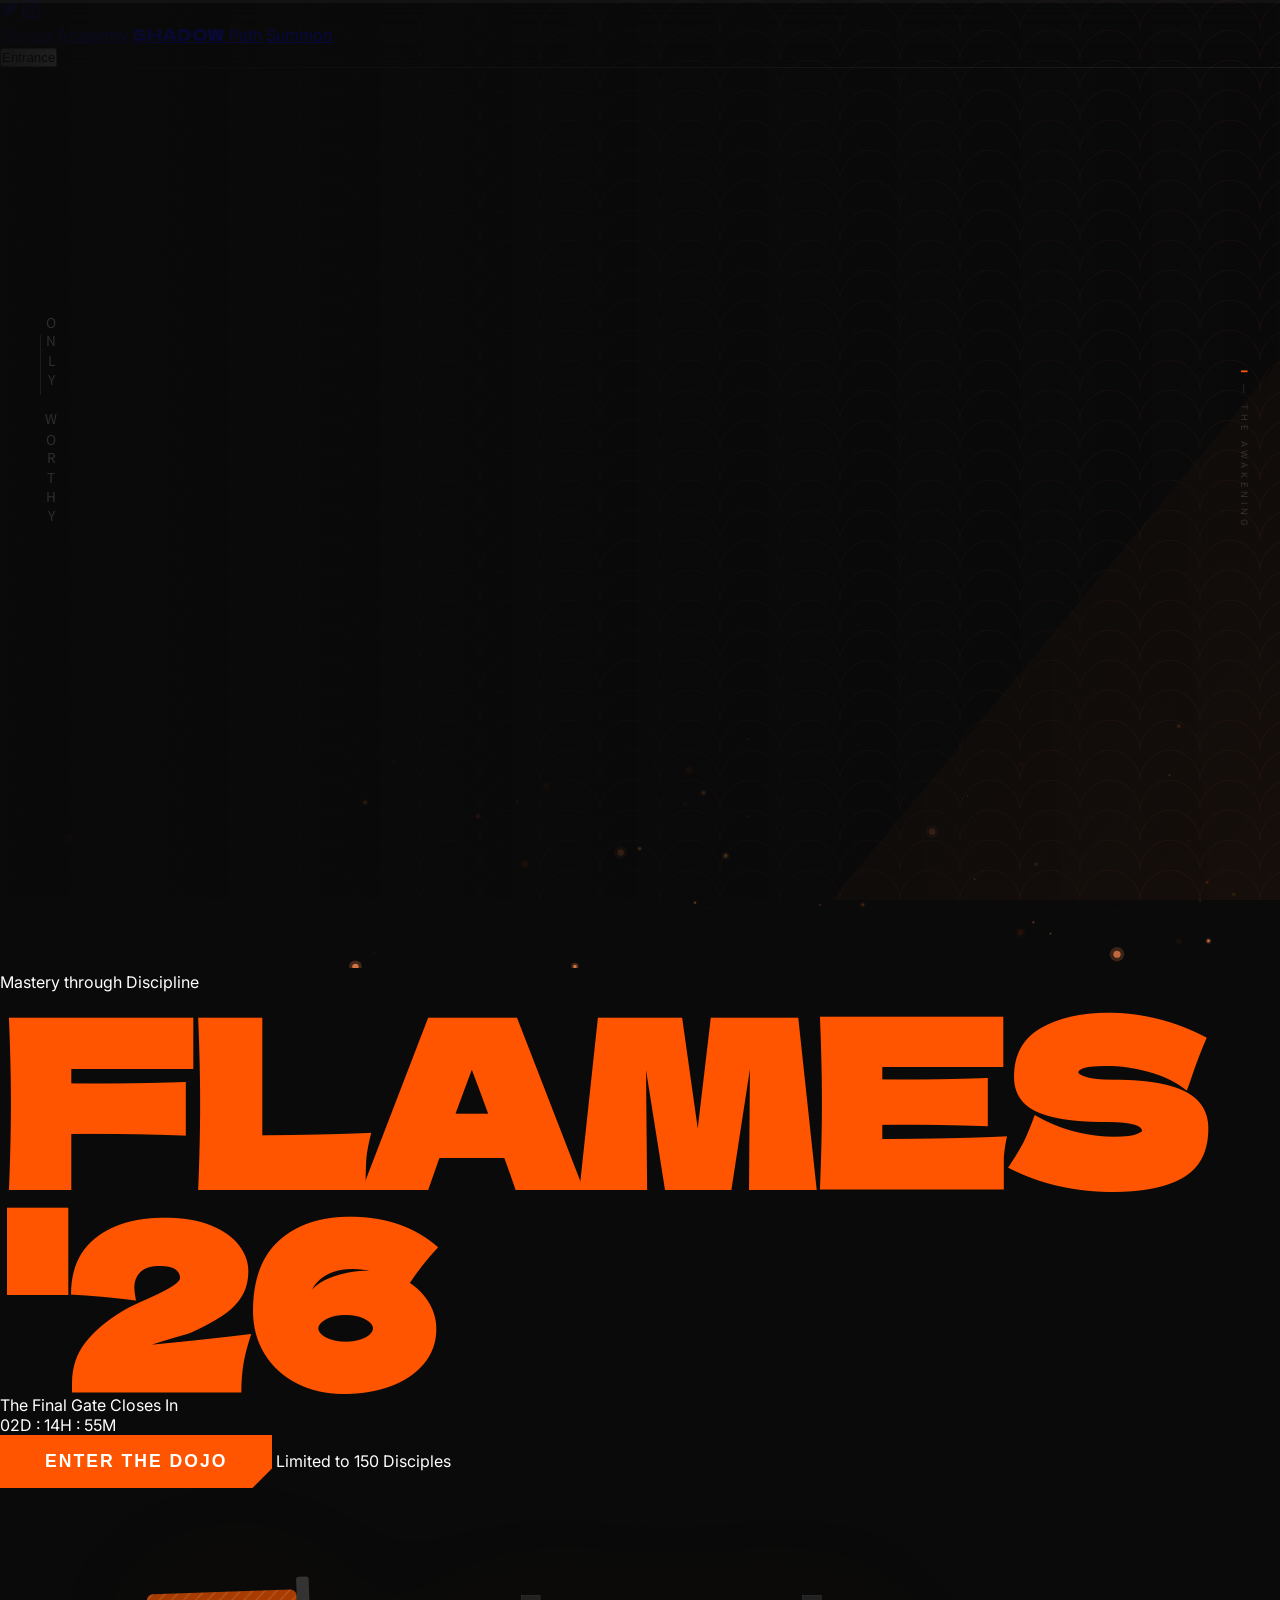
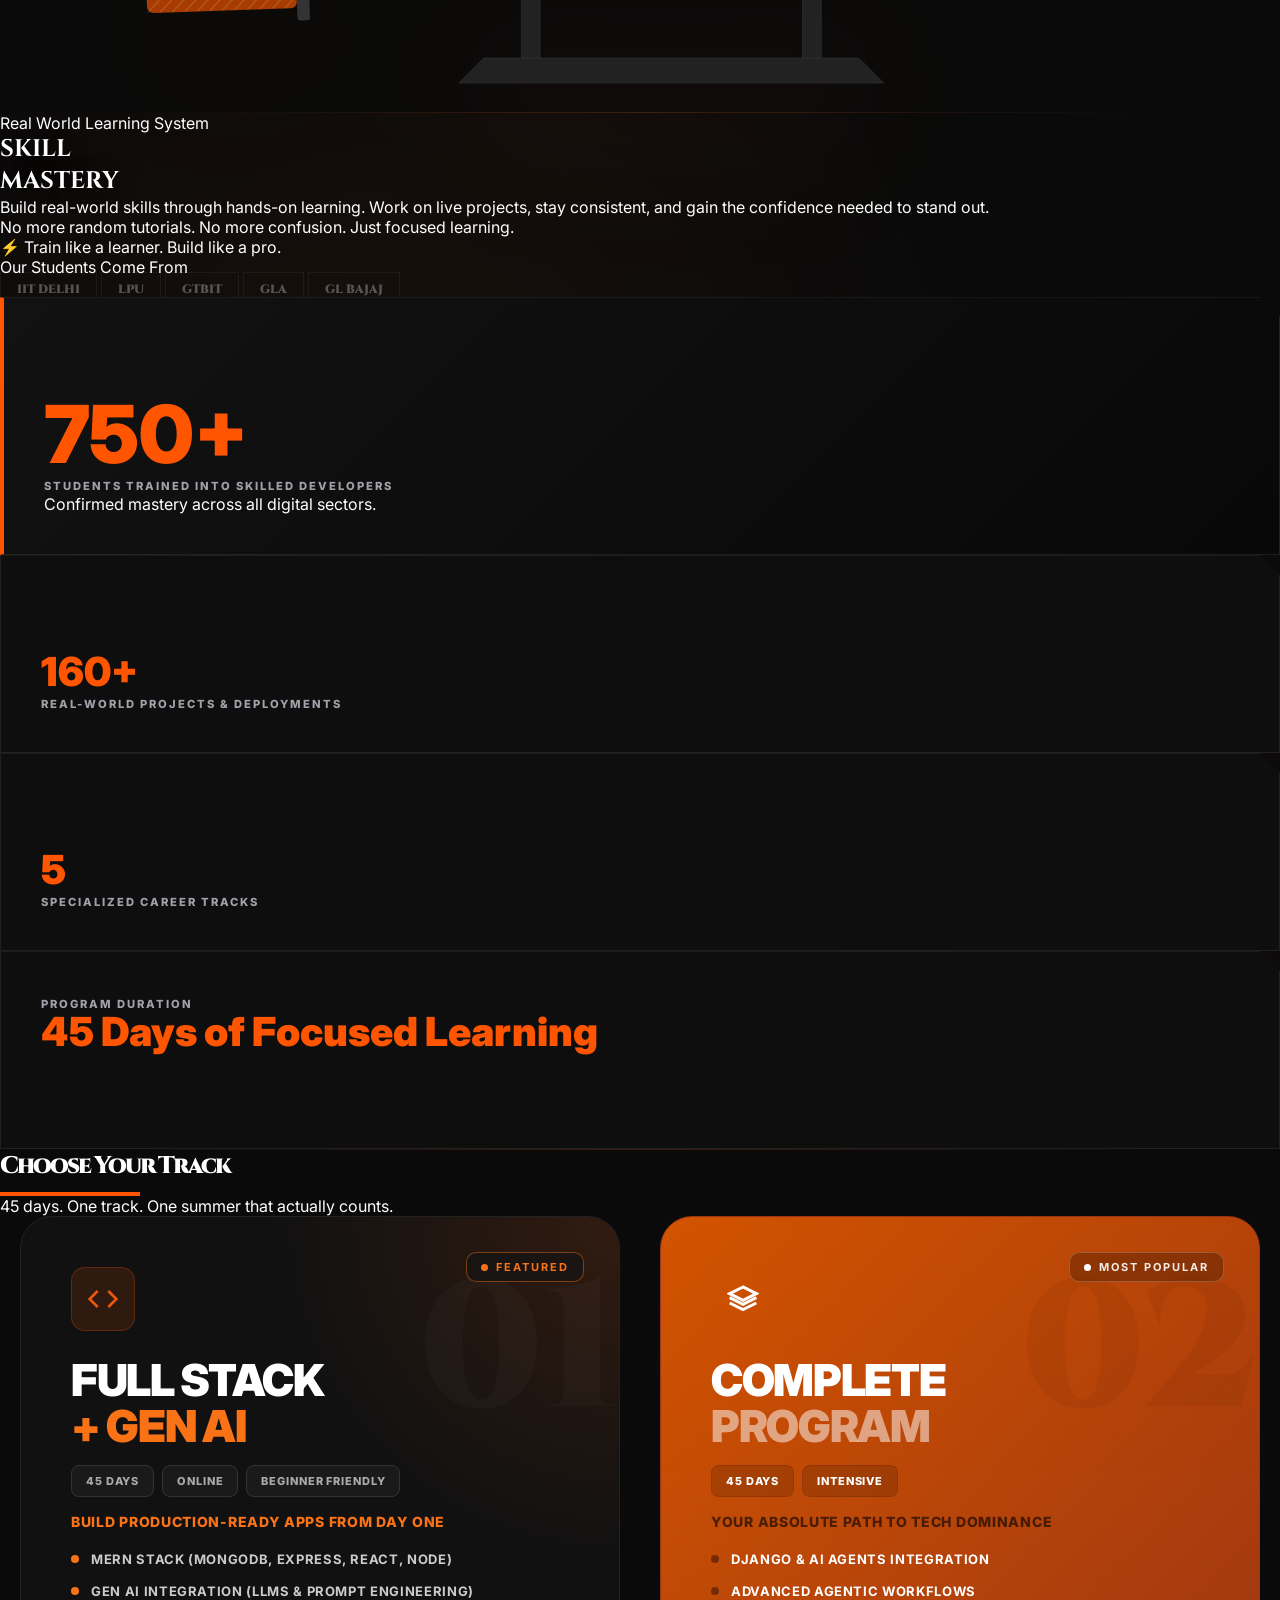
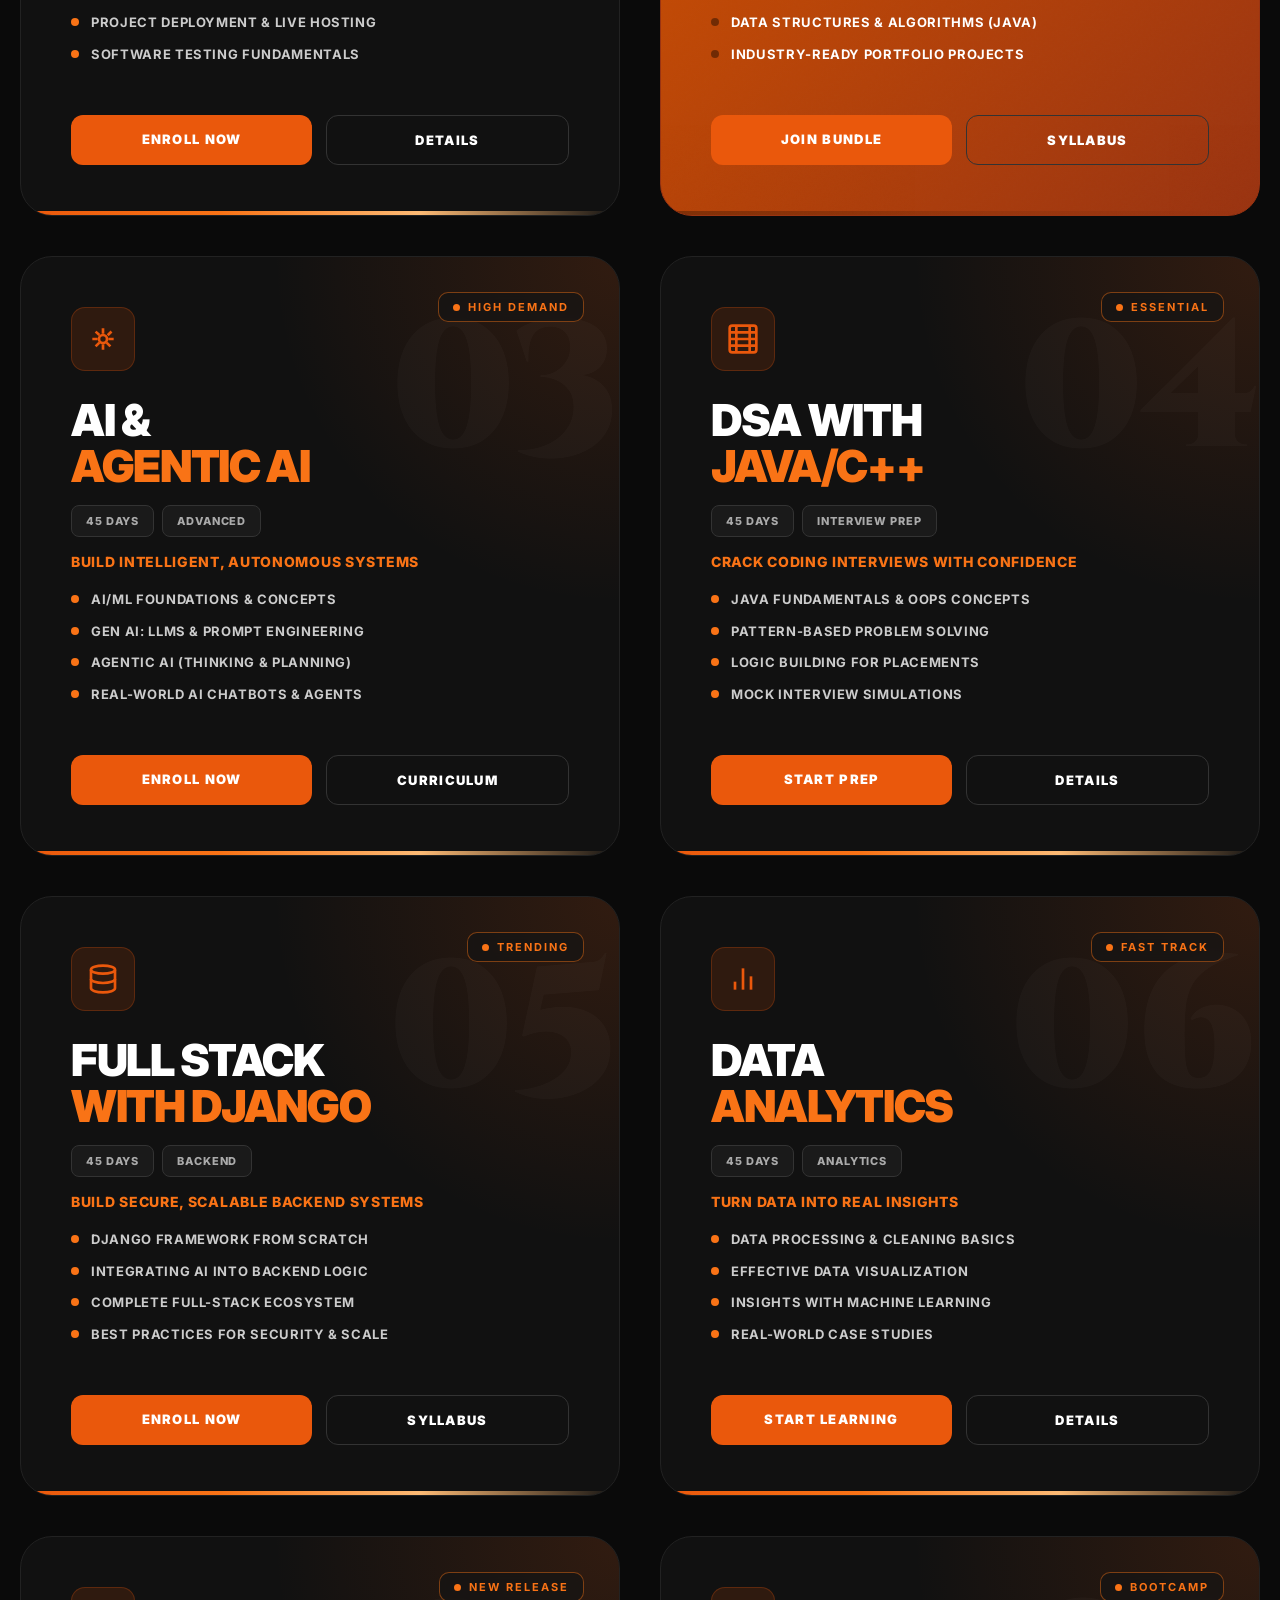
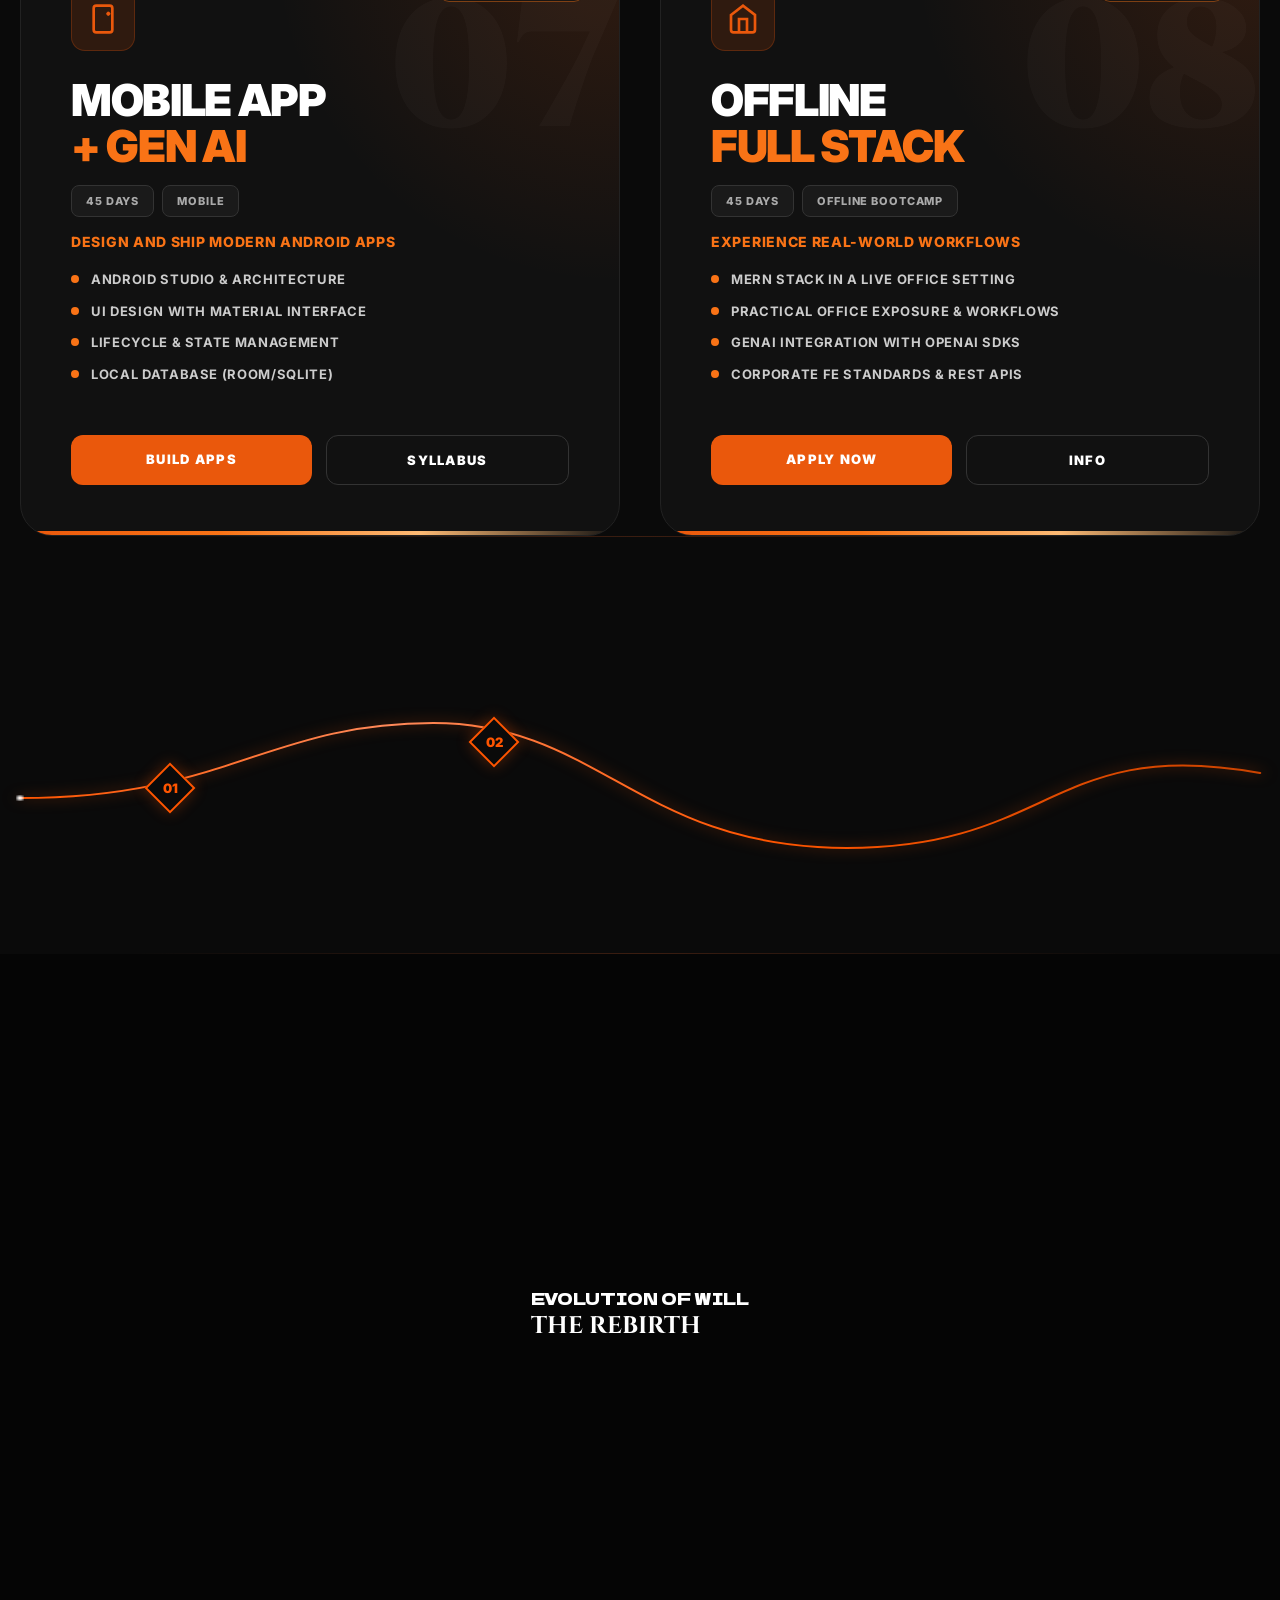
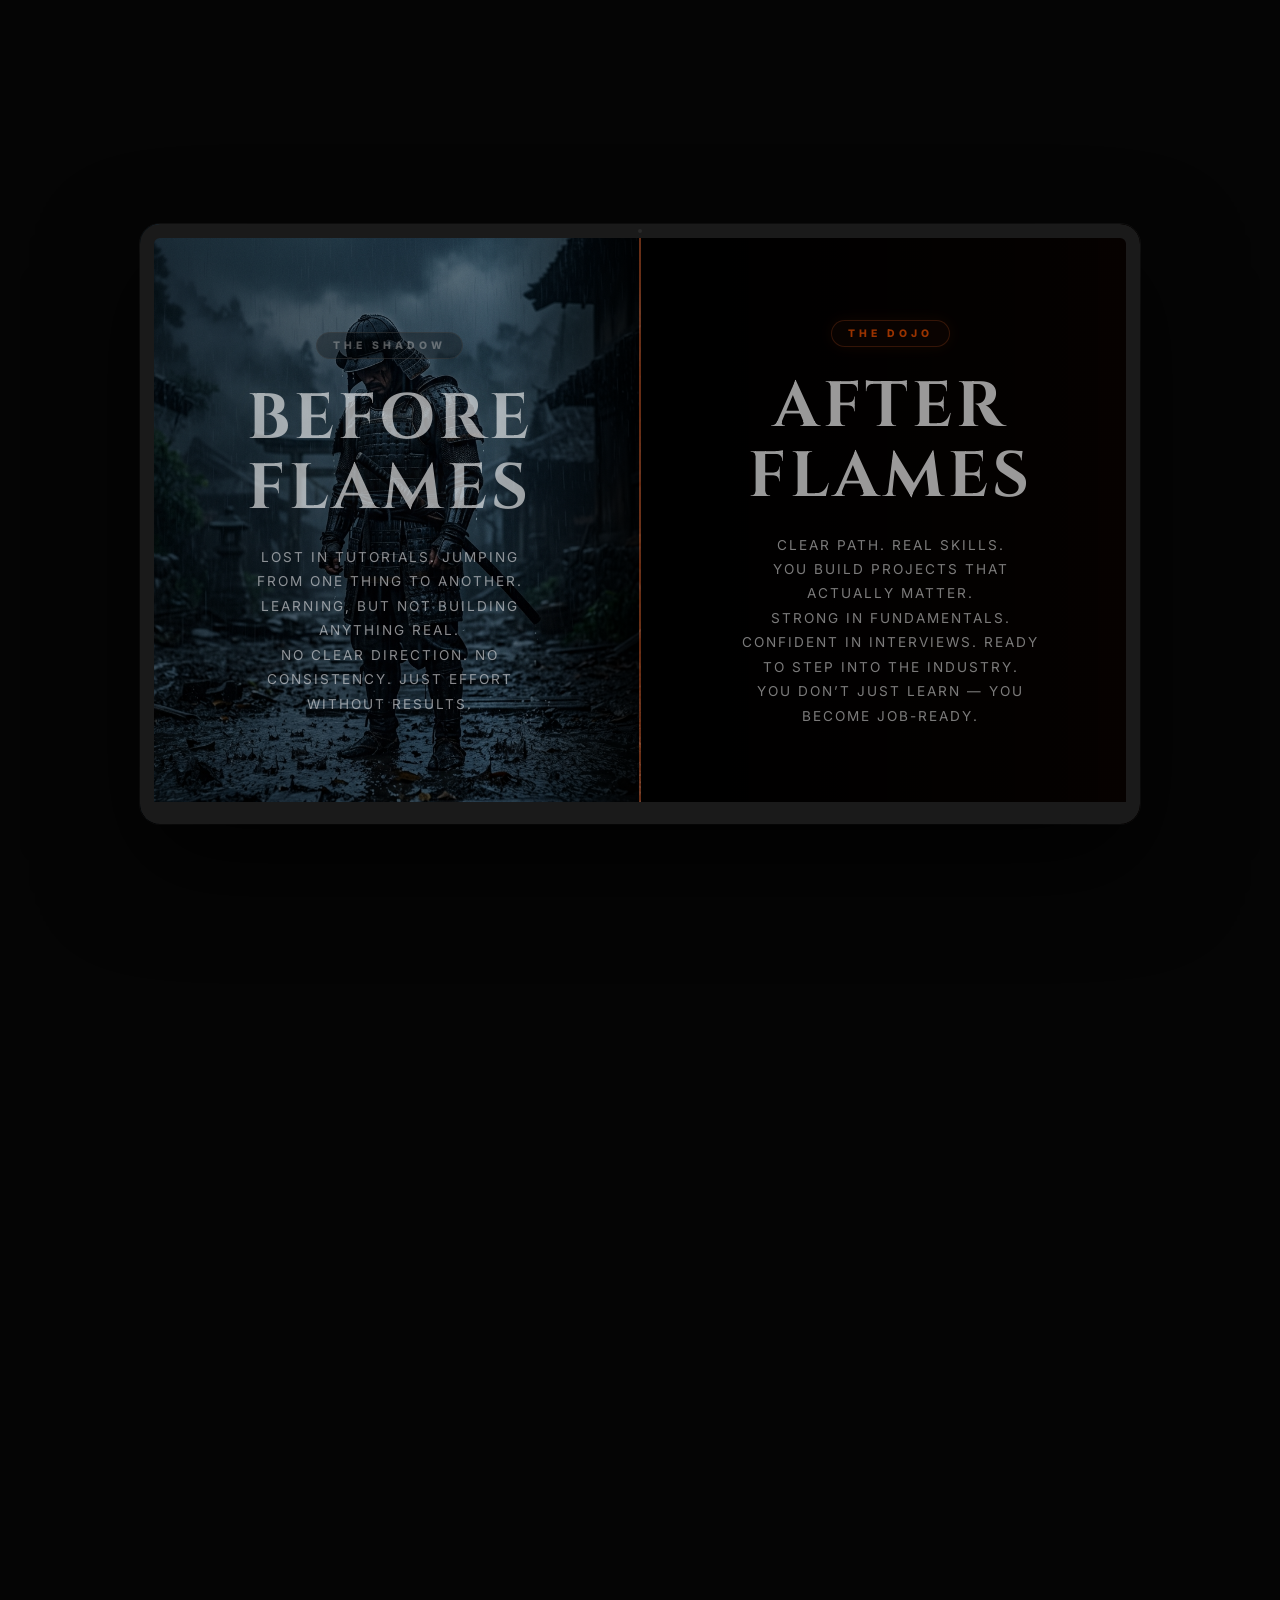
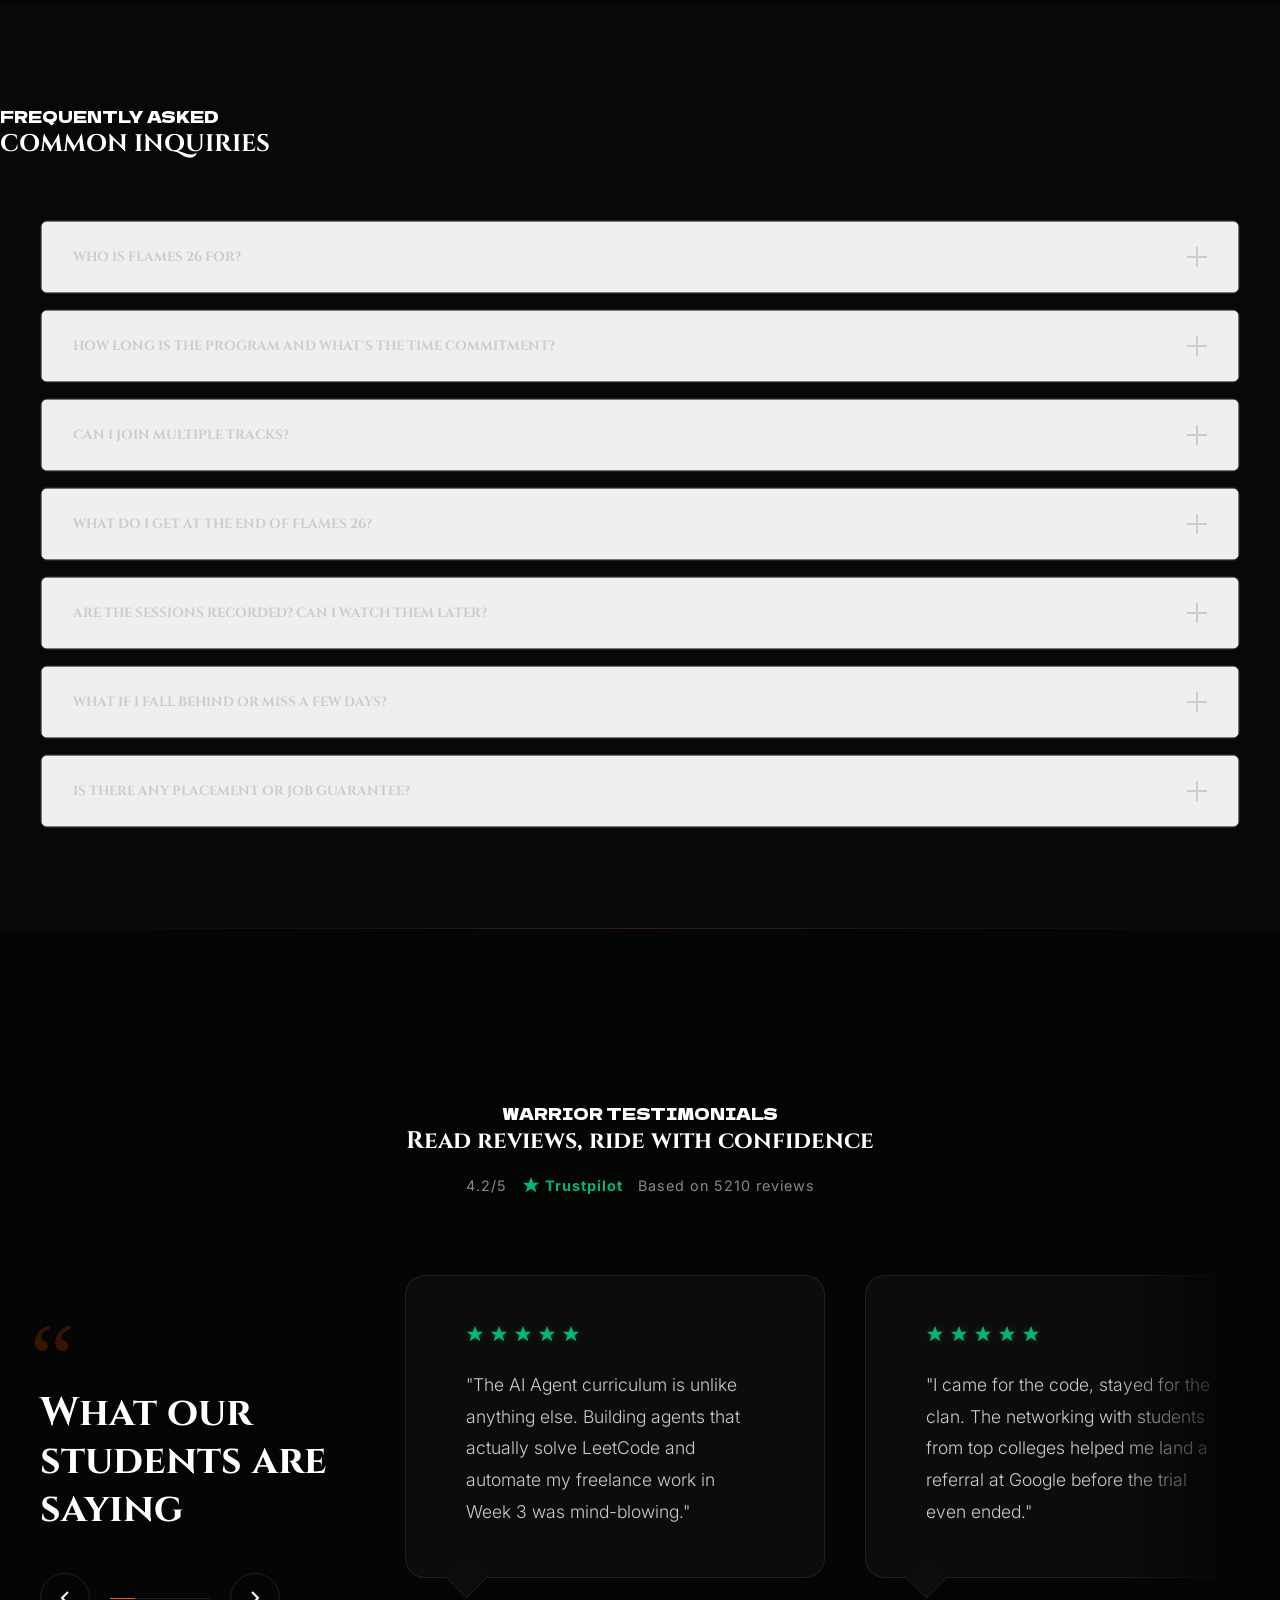
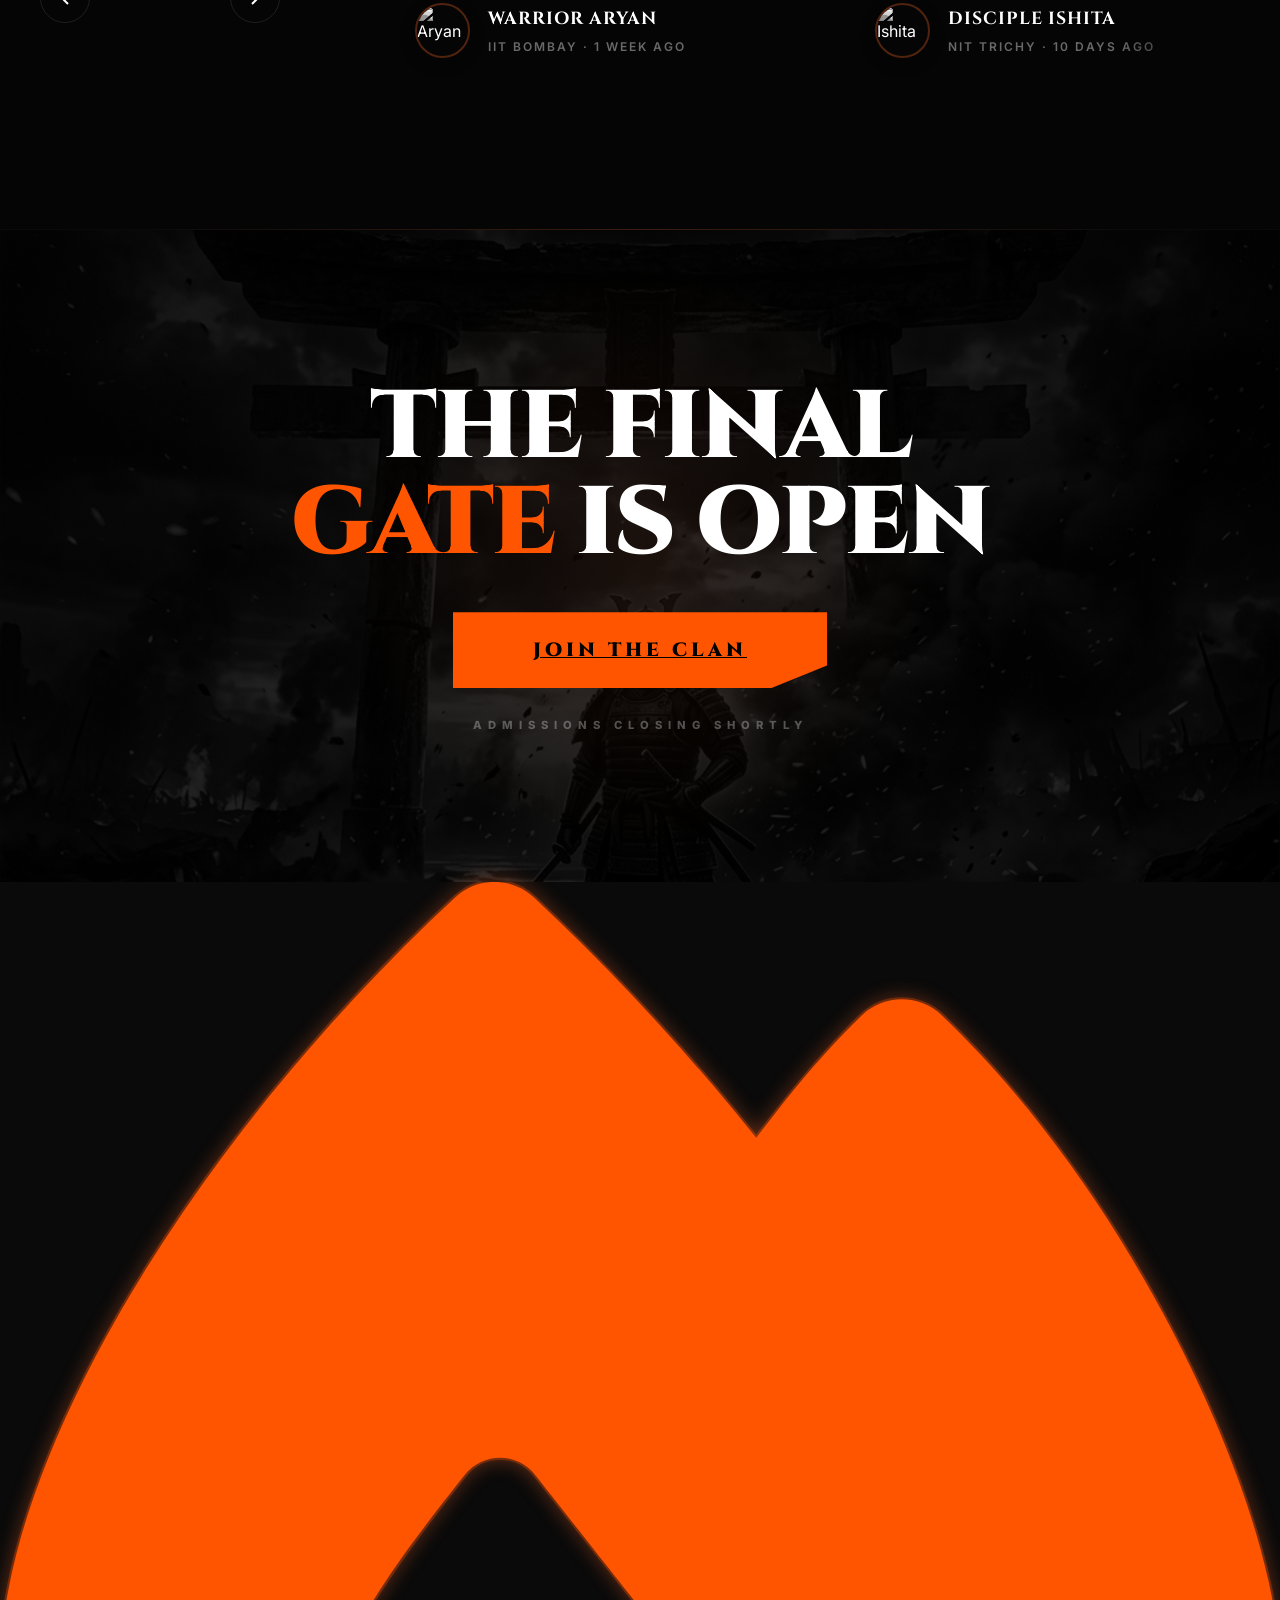
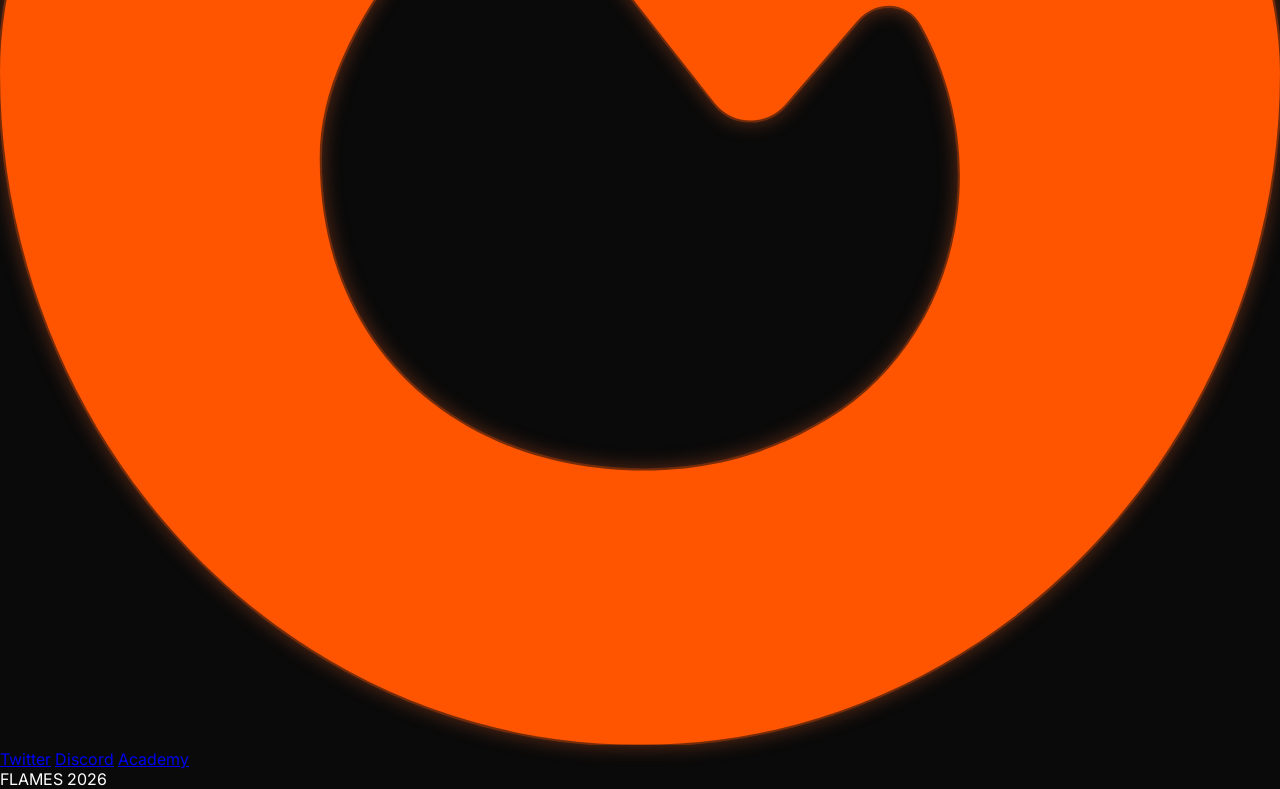
==== commit af9ac1d5: "feat: update FAQ section with new content and expanded information" ====
--- a/index.html
+++ b/index.html
@@ -764,13 +764,12 @@
                 <!-- Item 1 -->
                 <div class="faq-item reveal-up" style="transition-delay: 100ms;">
                     <button class="faq-question">
-                        <span>IS PRIOR CODING EXPERIENCE REQUIRED?</span>
+                        <span>WHO IS FLAMES 26 FOR?</span>
                         <div class="faq-icon"></div>
                     </button>
                     <div class="faq-answer">
                         <div class="faq-answer-content">
-                            While we start from the foundations, a basic understanding of logic is helpful. We provide
-                            "Pre-Scroll" materials to bring everyone up to speed before the trial begins.
+                            FLAMES 26 is for college students (1st–3rd year) who are done watching tutorials and want to build something real. You don't need prior experience in most tracks — just the discipline to show up every day for 45 days.
                         </div>
                     </div>
                 </div>
@@ -778,13 +777,12 @@
                 <!-- Item 2 -->
                 <div class="faq-item reveal-up" style="transition-delay: 200ms;">
                     <button class="faq-question">
-                        <span>WHAT IS THE DURATION OF THE RITE?</span>
+                        <span>HOW LONG IS THE PROGRAM AND WHAT'S THE TIME COMMITMENT?</span>
                         <div class="faq-icon"></div>
                     </button>
                     <div class="faq-answer">
                         <div class="faq-answer-content">
-                            The full transformation takes exactly 45 days of disciplined practice. This includes the
-                            implementation of all 6 master weapons in our arsenal.
+                            FLAMES 26 runs for 45 days during summer. You’ll need to commit 1.5–2 hours daily — live sessions happen 2–3 times a week, and the rest is self-paced daily tasks and project work. Consistency is what separates those who complete it from those who don't.
                         </div>
                     </div>
                 </div>
@@ -792,13 +790,12 @@
                 <!-- Item 3 -->
                 <div class="faq-item reveal-up" style="transition-delay: 300ms;">
                     <button class="faq-question">
-                        <span>DO I GET ACCESS TO THE ALLIED CLANS?</span>
+                        <span>CAN I JOIN MULTIPLE TRACKS?</span>
                         <div class="faq-icon"></div>
                     </button>
                     <div class="faq-answer">
                         <div class="faq-answer-content">
-                            Yes. Upon successful initiation, you gain lifetime access to the FLAMES Network—an
-                            elite network of disciples from top clans like IIT, LPU, and GLA.
+                            We strongly recommend picking one track and going deep. Splitting focus over 45 days rarely leads to a portfolio-ready outcome. If you're unsure which track to pick, click "Know More" on each card to see the full roadmap and make an informed decision.
                         </div>
                     </div>
                 </div>
@@ -806,13 +803,51 @@
                 <!-- Item 4 -->
                 <div class="faq-item reveal-up" style="transition-delay: 400ms;">
                     <button class="faq-question">
-                        <span>WHAT IF I FAIL THE TRIAL?</span>
+                        <span>WHAT DO I GET AT THE END OF FLAMES 26?</span>
                         <div class="faq-icon"></div>
                     </button>
                     <div class="faq-answer">
                         <div class="faq-answer-content">
-                            There is no failure, only a longer path. You will have lifetime access to the scrolls
-                            (recorded sessions) to master the arts at your own pace if the live trial is too intense.
+                            You walk out with: a completed real-world project you built from scratch, a completion certificate from The Angaar Batch, a GitHub commit history that proves you showed up, and the confidence that comes from actually finishing something. Most importantly, you'll have a portfolio piece — not just notes.
+                        </div>
+                    </div>
+                </div>
+
+                <!-- Item 5 -->
+                <div class="faq-item reveal-up" style="transition-delay: 500ms;">
+                    <button class="faq-question">
+                        <span>ARE THE SESSIONS RECORDED? CAN I WATCH THEM LATER?</span>
+                        <div class="faq-icon"></div>
+                    </button>
+                    <div class="faq-answer">
+                        <div class="faq-answer-content">
+                            Yes, all live sessions are recorded and shared within 24 hours. However, we strongly encourage attending live — the energy, real-time Q&A, and peer pressure of showing up are part of what makes FLAMES work.
+                        </div>
+                    </div>
+                </div>
+
+                <!-- Item 6 -->
+                <div class="faq-item reveal-up" style="transition-delay: 600ms;">
+                    <button class="faq-question">
+                        <span>WHAT IF I FALL BEHIND OR MISS A FEW DAYS?</span>
+                        <div class="faq-icon"></div>
+                    </button>
+                    <div class="faq-answer">
+                        <div class="faq-answer-content">
+                            Missing a day or two is recoverable. Missing a week is a problem. We have mentors and a WhatsApp community to help you get back on track, but FLAMES is built on the assumption that you're serious. If you're not ready to commit, it's better to wait for the next batch.
+                        </div>
+                    </div>
+                </div>
+
+                <!-- Item 7 -->
+                <div class="faq-item reveal-up" style="transition-delay: 700ms;">
+                    <button class="faq-question">
+                        <span>IS THERE ANY PLACEMENT OR JOB GUARANTEE?</span>
+                        <div class="faq-icon"></div>
+                    </button>
+                    <div class="faq-answer">
+                        <div class="faq-answer-content">
+                            We don't promise placements — we help you build the skills and portfolio that make you hireable. The students from FLAMES '25 who completed the program and built real projects went ahead and cleared interviews on their own. We give you the tools; you use them.
                         </div>
                     </div>
                 </div>
--- a/index.min.css
+++ b/index.min.css
@@ -1 +1 @@
-:root{--flame-orange: #ff5500;--bg-black: #0a0a0a;--text-primary: #ffffff;--text-secondary: #a1a1aa;--border-dark: rgba(255, 255, 255, .08)}*{margin:0;padding:0;box-sizing:border-box}body{font-family:Inter,sans-serif;background:var(--bg-black);color:var(--text-primary);overflow-x:hidden}.japan-font{font-family:Dela Gothic One,cursive}.cinzel-font{font-family:Cinzel,serif}.jp-font{font-family:Noto Sans JP,sans-serif}#loading-screen{position:fixed;inset:0;z-index:9999999;background:#000;display:flex;flex-direction:column;align-items:center;justify-content:center;transition:opacity .8s ease,visibility .8s ease}#loading-screen.fade-out{opacity:0;visibility:hidden}.loader-logo-wrap{width:clamp(150px,40vw,250px);height:auto;aspect-ratio:1/1.2;position:relative;margin-bottom:2rem}.loader-logo{width:100%;height:100%;display:block;overflow:visible}.logo-outline{fill:none;stroke:var(--flame-orange);stroke-width:1.5;opacity:.3;animation:kanjiPulse 2s ease-in-out infinite}.logo-fill{fill:var(--flame-orange);clip-path:inset(100% 0 0 0);animation:kanjiReveal 2.5s .2s ease-out forwards}@keyframes kanjiPulse{0%,to{opacity:.3;transform:scale(1)}50%{opacity:.6;transform:scale(1.02)}}@keyframes kanjiReveal{0%{clip-path:inset(100% 0 0 0)}to{clip-path:inset(0% 0 0 0)}}.loader-subtitle{font-size:10px;letter-spacing:8px;text-transform:uppercase;color:#ffffff4d;margin-top:30px;opacity:0;animation:fadeInSlow 1s ease .5s forwards}@keyframes fadeInSlow{to{opacity:1}}.loader-progress-wrap{width:200px;height:2px;background:#ffffff0d;margin-top:40px;position:relative;overflow:hidden}.loader-progress-bar{height:100%;width:0%;background:linear-gradient(90deg,var(--flame-orange),#fff);transition:width .1s linear}.loader-percent{font-size:11px;font-weight:800;color:#fff6;margin-top:15px;letter-spacing:2px}#loader-canvas{position:absolute;inset:0;pointer-events:none}.curtain-left,.curtain-right{position:fixed;top:0;width:50%;height:100%;background:#000;z-index:9999998;transition:transform 1.2s cubic-bezier(.87,0,.13,1)}.curtain-left{left:0;transform-origin:left}.curtain-right{right:0;transform-origin:right}.curtains-open .curtain-left{transform:translate(-100%)}.curtains-open .curtain-right{transform:translate(100%)}#scroll-progress{display:none}#katana-progress{position:fixed;top:0;left:0;width:100%;height:3px;z-index:99999;pointer-events:none;overflow:visible}#katana-progress:before{content:"";position:absolute;inset:0;background:#ffffff0a}#katana-blade-fill{position:absolute;top:0;left:0;height:3px;width:0%;background:linear-gradient(90deg,var(--flame-orange) 0%,#ff8a5a 70%,#fff 100%);transition:width .08s linear;will-change:width}#katana-blade-fill:after{content:"";position:absolute;right:-6px;top:-2px;width:12px;height:7px;background:radial-gradient(ellipse,rgba(255,255,255,.9) 0%,transparent 80%);opacity:0;transition:opacity .2s ease}#katana-blade-fill.drawing:after{opacity:1}.chapter-label{position:fixed;right:30px;top:50%;transform:translateY(-50%);writing-mode:vertical-rl;text-orientation:mixed;font-size:9px;letter-spacing:4px;text-transform:uppercase;color:#ffffff26;z-index:100;transition:color .5s ease;pointer-events:none}.chapter-label span{color:var(--flame-orange);font-weight:900}header{border-bottom:1px solid var(--border-dark);background:#0a0a0acc;backdrop-filter:blur(15px)}.vertical-label{writing-mode:vertical-rl;text-orientation:upright;font-size:.85rem;letter-spacing:.4em;color:#ffffff26;position:absolute;left:40px;top:35%;z-index:10}.vertical-label:after{content:"";display:block;width:1px;height:60px;background:#ffffff14;margin-top:20px}.hero-title{font-size:clamp(3rem,12vw,5rem);line-height:.9;color:var(--flame-orange);letter-spacing:-.02em;will-change:transform}.btn-urgency{background:var(--flame-orange);color:#fff;padding:16px 45px;font-weight:900;font-size:1.1rem;text-transform:uppercase;letter-spacing:2px;border:none;cursor:pointer;transition:transform .15s ease,box-shadow .3s ease,background .3s ease;clip-path:polygon(0 0,100% 0,100% calc(100% - 20px),calc(100% - 20px) 100%,0 100%)}.btn-urgency:hover{background:#ff8a5a;box-shadow:0 15px 40px #ff6a2a66}@media(min-width:768px){.hero-title{font-size:clamp(6rem,18vw,14rem)}}.hero-object-container{width:100%;max-width:1000px;margin:-30px auto 0;position:relative;z-index:10}.katana-stand{filter:drop-shadow(0 30px 80px rgba(255,106,42,.15));will-change:transform}.shimmer-effect:after{content:"";position:absolute;top:0;left:-100%;width:50%;height:100%;background:linear-gradient(90deg,transparent,rgba(255,255,255,.25),transparent);transform:skew(-20deg);animation:shimmer 4s infinite}@keyframes shimmer{0%{left:-100%}to{left:100%}}#katana-blade svg{overflow:visible}#blade-path-main{will-change:clip-path}#katana-gleam{position:absolute;inset:0;pointer-events:none;opacity:0;background:linear-gradient(90deg,transparent 30%,rgba(255,255,255,.18) 50%,transparent 70%);transition:opacity .15s ease;border-radius:0}#katana-gleam.flash{animation:gleamSweep .35s ease-out forwards}@keyframes gleamSweep{0%{opacity:0;background-position:-100% 0}30%{opacity:1}to{opacity:0;background-position:200% 0}}#katana-blade .katana-stand{filter:drop-shadow(0 30px 80px rgba(255,106,42,.15));transition:filter .4s ease;will-change:filter}#katana-blade .katana-stand.heated-1{filter:drop-shadow(0 20px 60px rgba(255,106,42,.35)) drop-shadow(0 0 20px rgba(255,106,42,.2))}#katana-blade .katana-stand.heated-2{filter:drop-shadow(0 15px 40px rgba(255,80,20,.55)) drop-shadow(0 0 30px rgba(255,106,42,.3))}#katana-blade .katana-stand.cta-active{filter:drop-shadow(0 10px 30px rgba(255,106,42,.7)) drop-shadow(0 0 40px rgba(255,106,42,.5))}#slash-overlay{position:fixed;inset:0;z-index:9999990;pointer-events:none;overflow:hidden}#slash-screen-flash{position:absolute;inset:0;background:transparent}#slash-overlay.firing #slash-screen-flash{animation:impactFlash .5s cubic-bezier(.1,.9,.2,1) forwards}.slash-streak,#slash-particles{position:absolute;top:calc(50% - 1px);left:calc(50% - 100vmax);width:200vmax;height:2px;transform:rotate(-35deg);transform-origin:center}#slash-particles{z-index:3}.slash-streak:before{content:"";position:absolute;top:0;left:0;width:100%;height:100%;background:#fff;border-radius:50px;transform:scaleX(0);transform-origin:left center;opacity:0}.slash-streak.primary:before{box-shadow:0 0 10px 3px #fff,0 0 30px 10px var(--flame-orange),0 0 80px 25px #ff6a2acc;z-index:2}.slash-streak.secondary{transform:rotate(-35deg) translateY(20px);filter:blur(6px)}.slash-streak.secondary:before{background:var(--flame-orange);box-shadow:0 0 50px 20px #ff6a2a99;height:8px}.slash-spark{position:absolute;width:25px;height:2px;background:#fff;border-radius:50%;box-shadow:0 0 15px 4px var(--flame-orange);opacity:0;margin-top:-1px}#slash-overlay.firing .slash-streak.primary:before{animation:sliceMain .4s cubic-bezier(.1,.9,.2,1) forwards}#slash-overlay.firing .slash-streak.secondary:before{animation:sliceTrail .5s cubic-bezier(.1,.9,.2,1) forwards;animation-delay:.05s}#slash-overlay.firing .slash-spark{animation:sparkExplode .5s cubic-bezier(.1,.9,.2,1) forwards}@keyframes impactFlash{0%{background:transparent}10%{background:#fffffff2}25%{background:#ff6a2a4d}to{background:transparent}}@keyframes sliceMain{0%{transform:scaleX(0) scaleY(1);opacity:1}15%{transform:scaleX(1) scaleY(4);opacity:1}50%{transform:scaleX(1) scaleY(.5);opacity:.8}to{transform:scaleX(1.1) scaleY(0);opacity:0}}@keyframes sliceTrail{0%{transform:scaleX(0) scaleY(1);opacity:.9}30%{transform:scaleX(1) scaleY(5);opacity:.6}to{transform:scaleX(1.05) scaleY(0);opacity:0}}@keyframes sparkExplode{0%{opacity:1;transform:translate(0) scale(1) rotate(0)}to{opacity:0;transform:translate(var(--tx),var(--ty)) scale(0) rotate(45deg)}}body.shaking header,body.shaking section{animation:dojoShake .4s cubic-bezier(.36,.07,.19,.97) both}@keyframes dojoShake{0%{transform:translate(0)}10%{transform:translate(-15px,10px) rotate(-1deg)}20%{transform:translate(10px,-8px) rotate(1deg)}30%{transform:translate(-6px,6px) rotate(-.5deg)}40%{transform:translate(6px,-4px) rotate(.5deg)}to{transform:translate(0)}}.stat-card{background:#0e0e0e;border:1px solid var(--border-dark);padding:20px;position:relative;overflow:hidden;transition:all .6s cubic-bezier(.2,1,.3,1)}@media(min-width:768px){.stat-card{padding:40px;clip-path:polygon(0 0,calc(100% - 20px) 0,100% 20px,100% 100%,0 100%)}}.stat-card.hero-stat{background:linear-gradient(135deg,#121212,#080808);border-left:4px solid var(--flame-orange)}.stat-card:hover{border-color:var(--flame-orange);transform:translateY(-8px);background:#141414}.stat-value{font-weight:900;color:var(--flame-orange);line-height:1;display:block}.hero-stat .stat-value{font-size:2.5rem}@media(min-width:768px){.hero-stat .stat-value{font-size:5rem}}.small-stat .stat-value{font-size:1.5rem}@media(min-width:768px){.small-stat .stat-value{font-size:2.5rem}}.stat-label{font-size:.7rem;font-weight:800;text-transform:uppercase;letter-spacing:2px;color:var(--text-secondary)}.stat-icon svg{width:32px;height:32px;stroke:var(--flame-orange);stroke-width:1.5;fill:none;stroke-dasharray:200;stroke-dashoffset:200;transition:stroke-dashoffset 2s cubic-bezier(.25,1,.5,1);margin-bottom:20px}.stat-card.is-visible .stat-icon svg{stroke-dashoffset:0}.clan-badge{font-size:.75rem;font-weight:900;color:#555;padding:8px 16px;border:1px solid rgba(255,255,255,.05);transition:.3s}.clan-badge:hover{color:var(--flame-orange);border-color:var(--flame-orange);background:#ff6a2a0d}.pattern-bg{position:absolute;inset:0;opacity:.03;background-image:url("data:image/svg+xml,%3Csvg xmlns='http://www.w3.org/2000/svg' width='80' height='40' viewBox='0 0 80 40'%3E%3Cpath d='M0 40c0-20 20-40 40-40s40 20 40 40' fill='none' stroke='%23ff6a2a' stroke-width='1'/%3E%3C/svg%3E");background-size:60px 30px;pointer-events:none;z-index:0}.corner-accent{position:absolute;bottom:0;right:0;width:35%;height:60%;background:linear-gradient(to top left,rgba(255,106,42,.05),transparent);clip-path:polygon(100% 0,100% 100%,0 100%);pointer-events:none;z-index:1}.cards-wrapper{display:flex;gap:40px;flex-wrap:wrap;justify-content:center;width:100%;max-width:1300px;margin:0 auto}.card{width:600px;height:600px;border-radius:32px;position:relative;overflow:hidden;display:flex;flex-direction:column;justify-content:space-between;padding:50px;transition:transform .7s cubic-bezier(.2,.8,.2,1),box-shadow .7s cubic-bezier(.2,.8,.2,1),border-color .7s ease;will-change:transform,box-shadow;cursor:pointer;background:#111;border:1px solid #222}.card:hover{transform:translateY(-12px) scale(1.02);z-index:10}.course-number{position:absolute;top:45px;right:15px;font-size:180px;font-weight:900;color:#fff;opacity:.025;line-height:1;z-index:0;pointer-events:none;transform:translate3d(15px,0,0);transition:all .8s cubic-bezier(.2,.8,.2,1);user-select:none}.card:hover .course-number{opacity:.06;transform:translate3d(0,-8px,0) scale(1.04);color:#ea580c}.card-orange .course-number{color:#000;opacity:.05}.card-orange:hover .course-number{opacity:.09;color:#000;transform:translate3d(0,-8px,0) scale(1.04)}.card-dark:hover{box-shadow:0 40px 80px -20px #ea580c4d,0 0 0 1px #ea580c66,inset 0 0 40px #ea580c0d;border-color:#ea580c66}.card-dark:before{content:"";position:absolute;top:0;right:0;width:350px;height:350px;background:radial-gradient(circle at top right,rgba(234,88,12,.15) 0%,transparent 70%);transition:width .6s ease,height .6s ease,background .6s ease;pointer-events:none;z-index:0}.card-dark:hover:before{width:500px;height:500px;background:radial-gradient(circle at top right,rgba(234,88,12,.22) 0%,transparent 70%)}.card:after{content:"";position:absolute;bottom:0;left:0;right:0;height:4px;z-index:10}.card-dark:after{background:linear-gradient(90deg,#ea580c,#f97316,#fdba74,transparent)}.card-orange{background:linear-gradient(135deg,#d35400,#9a3412);border:1px solid #9a3412}.card-orange:hover{box-shadow:0 40px 80px -20px #d3540080,0 0 0 1px #fff6,inset 0 0 40px #ffffff1a;border-color:#ffffff4d}.card-orange:before{content:"";position:absolute;inset:0;background-image:url("data:image/svg+xml,%3Csvg viewBox='0 0 256 256' xmlns='http://www.w3.org/2000/svg'%3E%3Cfilter id='noise'%3E%3CfeTurbulence type='fractalNoise' baseFrequency='0.9' numOctaves='4' stitchTiles='stitch'/%3E%3C/filter%3E%3Crect width='100%25' height='100%25' filter='url(%23noise)' opacity='0.04'/%3E%3C/svg%3E");pointer-events:none;opacity:.3;z-index:0}.card-orange:after{background:linear-gradient(90deg,rgba(0,0,0,.3),rgba(0,0,0,.1),transparent)}.featured-badge{position:absolute;top:35px;right:35px;display:flex;align-items:center;gap:8px;font-size:11px;font-weight:700;letter-spacing:.18em;text-transform:uppercase;padding:7px 14px;border-radius:10px;z-index:20;backdrop-filter:blur(4px)}.card-dark .featured-badge{color:#f97316;border:1px solid rgba(249,115,22,.45);background:#141414b3}.card-orange .featured-badge{color:#ffffffe6;border:1px solid rgba(255,255,255,.2);background:#00000040}.badge-dot{width:7px;height:7px;border-radius:50%;animation:badgePulse 1.6s infinite}.card-dark .badge-dot{background:#f97316}.card-orange .badge-dot{background:#fff}@keyframes badgePulse{0%,to{opacity:1;transform:scale(1)}50%{opacity:.5;transform:scale(.7)}}.card-top,.card-middle,.card-actions{position:relative;z-index:10}.card-top{min-height:260px;display:flex;flex-direction:column}.icon-box{width:64px;height:64px;border-radius:14px;display:flex;align-items:center;justify-content:center;margin-bottom:24px}.card-dark .icon-box{background:#ea580c24;border:1px solid rgba(234,88,12,.25)}.icon-box svg{width:32px;height:32px}.card-title{font-size:44px;font-weight:900;line-height:1.05;letter-spacing:-.03em;text-transform:uppercase;margin-bottom:16px;min-height:94px;display:flex;flex-direction:column;justify-content:flex-end;color:#fff}.card-title .highlight{color:#f97316}.card-orange .card-title .highlight{color:#ffffff80}.tags{display:flex;flex-wrap:wrap;gap:8px;margin-bottom:16px}.tag{display:flex;align-items:center;gap:8px;font-size:11px;font-weight:800;letter-spacing:.08em;text-transform:uppercase;padding:8px 14px;border-radius:8px}.card-dark .tag{background:#1a1a1a;border:1px solid #333;color:#aaa}.card-orange .tag{background:#00000026;border:1px solid rgba(0,0,0,.1);color:#fff}.tagline{font-size:14px;font-weight:800;letter-spacing:.05em;text-transform:uppercase;margin-bottom:0;color:#f97316}.card-orange .tagline{color:#0009}.feature-list{list-style:none;display:flex;flex-direction:column;gap:12px;margin-top:20px;margin-bottom:30px;flex-grow:1;padding-left:0}.feature-list li{display:flex;align-items:flex-start;gap:12px;font-size:13px;font-weight:700;letter-spacing:.05em;text-transform:uppercase;line-height:1.5}.card-dark .feature-list li{color:#ccc}.card-orange .feature-list li{color:#fff}.bullet-dot{width:8px;height:8px;border-radius:50%;flex-shrink:0;margin-top:5px}.card-dark .bullet-dot{background:#f97316}.card-orange .bullet-dot{background:#0006}.card-actions{display:flex;gap:14px;margin-top:auto}.btn-card{flex:1;padding:16px;font-size:13px;font-weight:900;letter-spacing:.1em;text-transform:uppercase;border-radius:12px;cursor:pointer;transition:all .3s ease;text-align:center;text-decoration:none;display:inline-block}.btn-card-primary{background:#ea580c;color:#fff;border:none}.btn-card-primary:hover{background:#f97316;transform:translateY(-2px);box-shadow:0 12px 24px #ea580c40}.btn-card-secondary{background:transparent;color:#fff;border:1px solid #333}.btn-card-secondary:hover{background:#ffffff14;border-color:#555}.shine{position:absolute;top:0;left:-100%;width:80%;height:100%;background:linear-gradient(105deg,transparent 40%,rgba(255,255,255,.1) 50%,transparent 60%);transition:left .7s ease;pointer-events:none;z-index:2}.card:hover .shine{left:150%}@media(max-width:768px){.cards-wrapper{gap:24px;padding:0 20px}.card{width:100%;height:auto;aspect-ratio:auto;padding:40px;border-radius:28px}.card-title{font-size:32px}}.weapon-modal{position:fixed;inset:0;z-index:999999;background:#000000eb;backdrop-filter:blur(25px);display:flex;align-items:center;justify-content:center;opacity:0;pointer-events:none;transition:opacity .5s ease;padding:20px}.weapon-modal.active{opacity:1;pointer-events:auto}.modal-content{background:linear-gradient(135deg,#151515,#080808);border:1px solid var(--flame-orange);border-radius:16px;width:100%;max-width:600px;padding:40px;position:relative;transform:scale(.9) translateY(30px);transition:transform .5s cubic-bezier(.2,1,.3,1);box-shadow:0 30px 60px #000c,0 0 40px #ff6a2a33}.weapon-modal.active .modal-content{transform:scale(1) translateY(0)}.modal-close{position:absolute;top:20px;right:20px;background:#ffffff0d;border:1px solid rgba(255,255,255,.1);color:#fff;width:40px;height:40px;border-radius:50%;display:flex;align-items:center;justify-content:center;cursor:pointer;transition:all .3s ease}.modal-close:hover{background:var(--flame-orange);border-color:var(--flame-orange);transform:rotate(90deg)}.immersion-text span{opacity:.08;display:inline-block;transition:opacity .8s ease,transform .8s ease;transform:translateY(10px)}.immersion-text.is-visible span{opacity:1;transform:translateY(0)}.cinematic-image{transition:transform 12s ease-out}.cinematic-image.in-view{transform:scale(1.15)}.section-divider{height:1px;background:linear-gradient(90deg,transparent,rgba(255,106,42,.2),transparent);margin:0 auto;width:80%}.reveal-up{opacity:0;transform:translateY(60px);transition:all 1s cubic-bezier(.2,1,.3,1)}.reveal-up.is-visible{opacity:1;transform:translateY(0)}.reveal-scale{opacity:0;transform:scale(.9);transition:all 1.2s cubic-bezier(.2,1,.3,1)}.reveal-scale.is-visible{opacity:1;transform:scale(1)}.footer-kanji{transition:color .5s ease,text-shadow .5s ease}.footer-kanji:hover{color:var(--flame-orange);text-shadow:0 0 30px rgba(255,106,42,.3)}@media(max-width:768px){html,body{overflow-x:hidden!important;max-width:100vw!important}header{padding:10px 14px!important}.hero-section{padding:70px 16px 40px!important;min-height:auto!important}.hero-title{font-size:clamp(3rem,14vw,5rem)!important}.vertical-label,.cloud-icon{display:none!important}.hero-object-container{max-width:100%!important;margin-top:-10px!important;overflow:hidden}.hero-object-container svg{height:100px;max-width:100%}.btn-urgency{padding:12px 28px!important;font-size:.85rem!important;letter-spacing:1px!important}#intel{padding:50px 16px!important}.cinzel-font{font-size:2rem!important;letter-spacing:-1px!important}.stat-card{padding:20px!important;clip-path:none!important}.hero-stat .stat-value{font-size:2.8rem!important}.small-stat .stat-value{font-size:1.8rem!important}#arsenal{padding:50px 16px!important}.arsenal-header{font-size:2.2rem!important}.bento-grid{grid-template-columns:1fr!important;gap:12px!important;grid-auto-rows:auto!important}.weapon-card{padding:22px!important;min-height:auto!important}.weapon-card.featured{grid-column:span 1!important;grid-row:span 1!important;padding:24px!important}.weapon-title{font-size:1.2rem!important}.featured .weapon-title{font-size:1.5rem!important;max-width:100%!important}#about{padding:50px 16px!important}#glow-cursor,.chapter-label{display:none!important}.loader-kanji{font-size:5rem!important}}@media(max-width:480px){.hero-title{font-size:clamp(2.5rem,16vw,4rem)!important}.btn-urgency{padding:10px 20px!important;font-size:.75rem!important}.cinzel-font{font-size:1.6rem!important}.hero-stat .stat-value{font-size:2.2rem!important}.small-stat .stat-value{font-size:1.5rem!important}.arsenal-header{font-size:1.8rem!important}}#transformation{background:#050505;min-height:250vh;position:relative;padding:0;overflow:visible}.trans-header{height:80vh;display:flex;flex-direction:column;align-items:center;justify-content:center;padding:0 20px;position:relative;z-index:5}.laptop-frame{position:sticky;top:0;height:100vh;width:100%;display:flex;align-items:center;justify-content:center;z-index:10;pointer-events:none}.comparison-container{width:100%;max-width:1000px;height:600px;position:relative;background:#000;box-shadow:0 40px 100px #000c,0 0 0 1px #ffffff0d;overflow:hidden;pointer-events:auto;will-change:transform;transform-origin:center center;display:flex;border-radius:20px;contain:layout style}.comparison-container:after{content:"";position:absolute;inset:0;border:14px solid #1a1a1a;border-bottom-width:22px;border-radius:20px;pointer-events:none;z-index:100;transition:opacity .3s ease}.comparison-container.is-scaling{box-shadow:none}.comparison-container.is-fullscreen{border-radius:0}.comparison-container.is-fullscreen:after{opacity:0}.comparison-container:before{content:"";position:absolute;top:5px;left:50%;transform:translate(-50%);width:4px;height:4px;background:#333;border-radius:50%;z-index:101;opacity:.6;transition:opacity .4s ease}.comparison-container.is-fullscreen:before{opacity:0}.split-panel{position:relative;overflow:hidden;display:flex;align-items:center;justify-content:center;cursor:pointer;flex:1;transition:flex .6s cubic-bezier(.22,1,.36,1);backface-visibility:hidden;transform:translateZ(0);contain:layout paint}.comparison-container:hover .split-panel{flex:.65}.comparison-container .split-panel:hover{flex:1.35;z-index:2}.panel-bg{position:absolute;inset:-2px;z-index:1;transform:translateZ(0) scale(1);transition:transform .8s cubic-bezier(.22,1,.36,1);backface-visibility:hidden;pointer-events:none}.panel-before:hover .panel-bg{transform:translate3d(15px,0,0) scale(1.05)}.panel-after:hover .panel-bg{transform:translate3d(-15px,0,0) scale(1.05)}.panel-overlay{position:absolute;inset:0;z-index:2;pointer-events:none}.panel-before .panel-overlay{background:linear-gradient(to left,rgba(0,0,0,.8) 0%,transparent 30%)}.panel-content{position:relative;z-index:5;text-align:center;padding:40px;width:100%;min-width:350px;opacity:.6;backface-visibility:hidden;transform:translateZ(0) scale(1);transition:transform .6s cubic-bezier(.22,1,.36,1),opacity .6s ease}.split-panel:hover .panel-content{opacity:1;transform:translateZ(0) scale(1.05)}.panel-before{border-right:2px solid rgba(255,106,42,.4);z-index:10;background-color:#080808}.panel-before .panel-bg{background-image:linear-gradient(to right,#0009,#0000004d),url(./assets/samurai/shadow.png);background-size:cover;background-position:center}.panel-after{background-color:#0a0300}.panel-after .panel-bg{background-image:linear-gradient(to right,#000c,#0003),url(https://i.pinimg.com/736x/fb/96/47/fb96471c067458dfafaf0cb963396acf.jpg);background-size:cover;background-position:center}.after-fire-flicker{position:absolute;inset:0;background:radial-gradient(circle at center,rgba(255,106,42,.15),transparent 70%);z-index:3;opacity:0;transition:opacity .5s ease;transform:translateZ(0)}.split-panel.panel-after:hover .after-fire-flicker{opacity:1}.status-tag{display:inline-block;font-size:.65rem;font-weight:800;letter-spacing:4px;padding:6px 16px;margin-bottom:25px;border-radius:30px;transition:all .3s ease}.panel-before .status-tag{color:#888;border:1px solid #333;background:#00000080}.panel-after .status-tag{color:var(--flame-orange);border:1px solid rgba(255,106,42,.3);background:#ff6a2a0d;box-shadow:0 0 15px #ff6a2a1a}.trans-title{font-family:Cinzel,serif;font-size:clamp(2.5rem,5vw,4rem);letter-spacing:4px;margin-bottom:20px;line-height:1.1;color:#fff}.trans-desc{font-size:.85rem;text-transform:uppercase;letter-spacing:2px;line-height:1.8;max-width:300px;margin:0 auto;color:#ccc}@media(max-width:768px){#transformation{min-height:auto!important;padding-bottom:60px}.trans-header{height:auto;padding:60px 20px 40px}.laptop-frame{position:relative;height:auto;top:auto}.comparison-container{flex-direction:column;height:auto;margin-top:0;border:none;box-shadow:none;transform:none!important}.split-panel{flex:none!important;height:400px;border-right:none;border-bottom:2px solid rgba(255,106,42,.4);transform:none!important}.panel-content{min-width:100%;padding:40px 20px;opacity:1;transform:none!important}}#faq{background:#080808;padding:100px 0;position:relative}.faq-container{max-width:1200px;width:100%;margin:60px auto 0;display:flex;flex-direction:column;gap:15px}.faq-item{background:#ffffff05;border:1px solid var(--border-dark);border-radius:8px;overflow:hidden;transition:all .3s ease}.faq-item:hover{border-color:#ff6a2a4d;background:#ff6a2a05}.faq-question{padding:24px 30px;width:100%;display:flex;align-items:center;justify-content:space-between;font-family:Cinzel,serif;font-weight:700;color:#ccc;cursor:pointer;text-align:left;transition:color .3s ease}.faq-item.active .faq-question{color:var(--flame-orange)}.faq-icon{width:20px;height:20px;position:relative;transition:transform .4s cubic-bezier(.4,0,.2,1)}.faq-icon:before,.faq-icon:after{content:"";position:absolute;background:currentColor;top:50%;left:50%;transform:translate(-50%,-50%)}.faq-icon:before{width:100%;height:2px}.faq-icon:after{width:2px;height:100%;transition:transform .4s ease}.faq-item.active .faq-icon{transform:rotate(180deg)}.faq-item.active .faq-icon:after{transform:translate(-50%,-50%) rotate(90deg);opacity:0}.faq-answer{max-height:0;overflow:hidden;transition:max-height .4s cubic-bezier(.4,0,.2,1);background:#0003}.faq-answer-content{padding:0 30px 30px;color:#888;font-size:.95rem;line-height:1.6}.faq-item.active .faq-answer{max-height:500px}#reviews{background:#050505;padding:120px 0;position:relative;overflow:hidden;min-height:100vh;display:flex;flex-direction:column;justify-content:center}.reviews-header-large{text-align:center;margin-bottom:80px}.reviews-badge{display:flex;align-items:center;justify-content:center;gap:15px;margin-top:20px;color:#888;font-size:.9rem;letter-spacing:1px}.trustpilot-icon{color:#00b67a;display:flex;align-items:center;gap:5px;font-weight:700}.trustpilot-star{width:18px;height:18px;fill:currentColor}.reviews-grid{max-width:1600px;margin:0 auto;padding:0 40px;display:grid;grid-template-columns:400px 1fr;gap:60px;align-items:center}@media(max-width:1400px){.reviews-grid{grid-template-columns:320px 1fr;gap:40px}}@media(max-width:1100px){.reviews-grid{display:block}.reviews-sidebar{margin-bottom:60px;text-align:center}.reviews-nav{justify-content:center}}.reviews-sidebar{position:relative}.quote-icon-large{font-size:100px;color:var(--flame-orange);opacity:.2;font-family:serif;line-height:1;margin-bottom:-20px;margin-left:-10px}.sidebar-title{font-family:Cinzel,serif;font-size:2.5rem;line-height:1.2;color:#fff;margin-bottom:40px}.reviews-nav{display:flex;align-items:center;gap:20px}.nav-btn{width:50px;height:50px;border-radius:50%;border:1px solid rgba(255,255,255,.1);background:transparent;color:#fff;display:flex;align-items:center;justify-content:center;cursor:pointer;transition:all .3s ease}.nav-btn:hover{border-color:var(--flame-orange);color:var(--flame-orange)}.nav-line{width:100px;height:1px;background:#ffffff1a;position:relative}.nav-line-active{position:absolute;top:0;left:0;height:100%;width:0%;background:var(--flame-orange);transition:width .3s ease}.reviews-carousel{overflow:hidden;width:100%;padding:30px 0;margin:-30px 0;position:relative;-webkit-mask-image:linear-gradient(to right,#000 85%,transparent 100%);mask-image:linear-gradient(to right,#000 85%,transparent 100%)}.reviews-track{display:flex;gap:40px;transition:transform .8s cubic-bezier(.2,1,.3,1);will-change:transform;padding-left:5px}.review-bubble{width:420px;max-width:85vw;flex-shrink:0;user-select:none}.bubble-content{background:#ffffff08;border:1px solid rgba(255,255,255,.08);padding:50px 60px;border-radius:20px;position:relative;margin-bottom:25px;transition:all .4s ease;overflow:visible;box-sizing:border-box}.review-bubble:hover .bubble-content{border-color:#ff6a2a80;background:#ffffff0a;transform:translateY(-5px)}.bubble-content:after{content:"";position:absolute;bottom:-15px;left:45px;width:30px;height:30px;background:#0d0d0d;border-right:1px solid rgba(255,255,255,.06);border-bottom:1px solid rgba(255,255,255,.06);transform:rotate(45deg);z-index:1}.review-stars{display:flex;gap:6px;margin-bottom:25px;color:#00b67a}.star-icon{width:18px;height:18px;fill:currentColor;filter:drop-shadow(0 0 5px rgba(0,182,122,.2))}.bubble-text{color:#ccc;font-size:1.1rem;line-height:1.8;margin:0;font-weight:300}.bubble-footer{display:flex;align-items:center;gap:18px;padding-left:10px}.reviewer-avatar{width:55px;height:55px;border-radius:50%;overflow:hidden;border:2px solid rgba(255,106,42,.3);flex-shrink:0;box-shadow:0 5px 15px #0000004d}.reviewer-avatar img{width:100%;height:100%;object-fit:cover;filter:grayscale(1);transition:filter .5s cubic-bezier(.4,0,.2,1)}.review-bubble:hover .reviewer-avatar img{filter:grayscale(0)}.reviewer-meta h4{font-family:Cinzel,serif;color:#fff;font-size:1.1rem;margin-bottom:4px;letter-spacing:1px}.reviewer-meta span{color:#fff6;font-size:.75rem;text-transform:uppercase;letter-spacing:2px;font-weight:600}@media(max-width:1024px){.reviews-grid{grid-template-columns:1fr;gap:40px}.review-bubble{min-width:calc(100vw - 80px)}.sidebar-title{font-size:2rem;margin-bottom:20px}}@media(max-width:768px){.review-card{min-width:100%}.reviews-wrapper{padding:0 20px}.carousel-btn{display:none}}#final-gate{background:#000;padding:150px 0;text-align:center;position:relative;overflow:hidden}#final-gate:before{content:"";position:absolute;top:50%;left:50%;width:600px;height:600px;background:radial-gradient(circle,rgba(255,106,42,.08),transparent 70%);transform:translate(-50%,-50%);pointer-events:none}.gate-title{font-family:Cinzel,serif;font-weight:900;font-size:clamp(2.5rem,8vw,6rem);line-height:1;letter-spacing:-2px;margin-bottom:40px;color:#fff}.gate-title span{color:var(--flame-orange)}.btn-gate{display:inline-block;background:var(--flame-orange);color:#000;font-family:Cinzel,serif;font-weight:900;font-size:1.2rem;padding:25px 80px;letter-spacing:4px;position:relative;transition:all .3s cubic-bezier(.4,0,.2,1);clip-path:polygon(0 0,100% 0,100% 70%,85% 100%,0 100%)}.btn-gate:hover{transform:translateY(-5px);box-shadow:0 10px 40px #ff6a2a66;letter-spacing:6px}.gate-subtitle{margin-top:30px;font-size:.7rem;letter-spacing:6px;color:#ffffff4d;text-transform:uppercase;font-weight:800}.samurai-intel-bg{position:absolute;inset:0;background:url(https://i.pinimg.com/736x/e1/ca/61/e1ca61a3a5a7af393edf9c4b37a7ec4d.jpg) center/cover no-repeat;opacity:.1;z-index:0;filter:saturate(.8) contrast(1.1) brightness(.6);pointer-events:none;animation:slowDrift 30s infinite alternate ease-in-out;will-change:transform}.intel-gradient-overlay{position:absolute;inset:0;background:linear-gradient(to right,#0a0a0af2,#0a0a0ab3 30%,#0a0a0a00);z-index:1;pointer-events:none}@keyframes slowDrift{0%{transform:scale(1) translate(0)}to{transform:scale(1.15) translate(-2%,-1%)}}#transformation .panel-after{background-image:linear-gradient(to right,#000c,#0003),url(https://i.pinimg.com/736x/fb/96/47/fb96471c067458dfafaf0cb963396acf.jpg)!important;background-size:cover!important;background-position:center!important}#transformation .panel-before{background-image:linear-gradient(to right,#0009,#0000004d),url(./assets/samurai/shadow.png)!important;background-size:cover!important;background-position:center!important}#transformation .panel-before .trans-title{color:#fff;text-shadow:0 0 30px rgba(255,255,255,.1)}#transformation .panel-before .trans-desc{color:#e4e4e7}#final-gate .gate-samurai-bg{position:absolute;top:50%;left:50%;transform:translate(-50%,-50%);width:100%;height:100%;background:url(./assets/samurai/gate.png) center/cover no-repeat;opacity:.15;filter:grayscale(1);z-index:0}.footer-logo-glow{filter:drop-shadow(0 0 10px rgba(255,106,42,.4));animation:footerGlowPulse 4s infinite ease-in-out;transition:transform .3s ease}@keyframes footerGlowPulse{0%,to{filter:drop-shadow(0 0 8px rgba(255,106,42,.4));opacity:.6}50%{filter:drop-shadow(0 0 20px rgba(255,106,42,.9));opacity:1}}.arsenal-header{font-weight:900;letter-spacing:-2px}.arsenal-header-underline{width:140px;height:4px;background:var(--flame-orange);margin-top:10px}.weapon-card{background:linear-gradient(135deg,#151515,#0a0a0a);border:1px solid rgba(255,255,255,.05);border-radius:16px;padding:30px;display:flex;flex-direction:column;position:relative;transition:border-color .3s ease,box-shadow .3s ease;min-height:240px}.weapon-card:before{content:"";position:absolute;inset:0;border-radius:16px;background:radial-gradient(circle at 50% 50%,rgba(255,106,42,.08),transparent 70%);opacity:0;transition:opacity .3s ease;pointer-events:none;z-index:0}.weapon-card:hover:before{opacity:1}.weapon-card:hover{border-color:#ff6a2a80;box-shadow:0 20px 40px #00000080,0 0 20px #ff6a2a1a;z-index:10}.weapon-card.featured{grid-column:span 1;grid-row:span 1;padding:24px;background:linear-gradient(135deg,#181818,#0d0d0d);border:1px solid rgba(255,106,42,.2)}@media(min-width:768px){.weapon-card.featured{grid-column:span 1;grid-row:span 1;padding:40px}}.rank-tag{position:absolute;top:25px;right:30px;font-size:9px;font-weight:700;color:#666;text-transform:uppercase;letter-spacing:1.5px}.weapon-title{font-size:1.8rem;font-weight:900;color:#fff;line-height:1.1;margin-bottom:12px;text-transform:uppercase;position:relative;z-index:1}.featured .weapon-title{font-size:1.5rem;max-width:100%}@media(min-width:768px){.featured .weapon-title{font-size:4rem;max-width:500px}}.weapon-desc{color:#888;font-size:.9rem;line-height:1.6;margin-bottom:25px;position:relative;z-index:1}.weapon-icon{width:32px;height:32px;fill:var(--flame-orange);margin-bottom:20px;position:relative;z-index:1}.highlight-accent{background:#d35400!important;border:none}.highlight-accent .weapon-title,.highlight-accent .weapon-desc,.highlight-accent .rank-tag{color:#fff}.highlight-accent .weapon-icon{fill:#fff}.ui-chip{background:#ff6a2a0d;border:1px solid rgba(255,106,42,.2);color:var(--flame-orange);padding:4px 10px;font-size:9px;font-weight:800;text-transform:uppercase;letter-spacing:1px;border-radius:50px;display:inline-flex;align-items:center;gap:6px;z-index:1;position:relative;white-space:nowrap}.chip-alt{background:#ffffff08;border-color:#ffffff1a;color:#ccc}.highlight-accent .ui-chip{background:#ffffff26;border-color:#ffffff4d;color:#fff}.highlight-accent .chip-alt{background:#0000001a;border-color:#0003;color:#ffffffe6}.btn-group{display:flex;gap:12px;margin-top:auto;position:relative;z-index:10;flex-wrap:wrap;padding-top:15px}.btn-action{padding:10px 20px;font-size:10px;font-weight:900;text-transform:uppercase;letter-spacing:1px;border-radius:6px;transition:all .3s cubic-bezier(.4,0,.2,1);display:inline-flex;align-items:center;justify-content:center;white-space:nowrap;cursor:pointer}.btn-action.btn-primary{background:var(--flame-orange);color:#000;border:1px solid var(--flame-orange)}.btn-action.btn-primary:hover{transform:translateY(-3px);box-shadow:0 10px 20px #ff6a2a4d;background:#ff8a5a;border-color:#ff8a5a}.btn-action.btn-secondary{background:transparent;color:#fff;border:1px solid rgba(255,255,255,.2)}.btn-action.btn-secondary:hover{transform:translateY(-3px);border-color:var(--flame-orange);color:var(--flame-orange);background:#ff6a2a0d}.highlight-accent .btn-action.btn-primary{background:#fff;color:#d35400;border-color:#fff}.highlight-accent .btn-action.btn-primary:hover{background:#f8f8f8;box-shadow:0 10px 20px #0003;border-color:#f8f8f8}.highlight-accent .btn-action.btn-secondary{border-color:#ffffff80;color:#fff}.highlight-accent .btn-action.btn-secondary:hover{border-color:#fff;background:#ffffff1a;color:#fff}@media(max-width:768px){.arsenal-header{font-size:2.2rem!important}.weapon-card{padding:22px!important;min-height:auto!important}.weapon-card.featured{grid-column:span 1!important;grid-row:span 1!important;padding:24px!important}.weapon-title{font-size:1.2rem!important}.featured .weapon-title{font-size:1.5rem!important;max-width:100%!important}.btn-action{flex:1;padding:10px 12px;font-size:9px}}@media(max-width:480px){.arsenal-header{font-size:1.8rem!important}}#how-it-works .timeline-wrapper{position:relative;z-index:2;width:100%;padding:80px 20px;display:flex;justify-content:center}#how-it-works #tl4-wrap{position:relative;width:100%;max-width:1500px;height:200px}#how-it-works .tl-svg{position:absolute;top:0;left:0;width:100%;height:100%;overflow:visible}#how-it-works .ribbon-path{fill:none;stroke:url(#ribbonGrad);stroke-width:3;stroke-linecap:round;stroke-linejoin:round;stroke-dasharray:4000;stroke-dashoffset:4000;filter:drop-shadow(0 0 10px rgba(255,85,0,.6))}#how-it-works .ribbon-path.drawn{animation:drawRibbon 3.5s ease forwards}@keyframes drawRibbon{to{stroke-dashoffset:0}}#how-it-works .ribbon-spark{offset-path:path("M 0,200 C 250,200 300,80 500,80 S 750,280 1000,280 S 1250,100 1500,160");animation:sparkTravel 5s linear infinite;opacity:0}#how-it-works .ribbon-spark.go{opacity:1}@keyframes sparkTravel{0%{offset-distance:0%}to{offset-distance:100%}}#how-it-works .ribbon-node{position:absolute;transform:translate(-50%,-50%);cursor:pointer;z-index:10}#how-it-works .gem{width:36px;height:36px;background:#0a0a0a;border:2px solid var(--flame-orange);transform:rotate(45deg);display:flex;align-items:center;justify-content:center;transition:all .4s cubic-bezier(.2,1,.3,1);box-shadow:0 0 15px #ff55004d}#how-it-works .gem-text{font-family:Inter,sans-serif;font-size:13px;font-weight:900;color:var(--flame-orange);transform:rotate(-45deg);transition:color .3s}#how-it-works .ribbon-node:hover .gem{transform:rotate(45deg) scale(1.2);background:#ff55001a;box-shadow:0 0 25px #f509}#how-it-works .ribbon-node:hover .gem-text{color:#fff}#how-it-works .ribbon-card{position:absolute;width:300px;transform:translate(-50%) scaleY(0);transform-origin:top center;opacity:0;transition:all .6s cubic-bezier(.34,1.56,.64,1)}#how-it-works .ribbon-card.above{transform-origin:bottom center}#how-it-works .ribbon-card.visible{opacity:1;transform:translate(-50%) scaleY(1)}#how-it-works .weapon-card{background:linear-gradient(135deg,#151515,#0a0a0a);border:1px solid rgba(255,255,255,.05);border-radius:16px;padding:20px;display:flex;flex-direction:column;position:relative;transition:border-color .3s ease,box-shadow .3s ease,transform .3s ease;min-height:150px;overflow:hidden}#how-it-works .weapon-card:before{content:"";position:absolute;inset:0;border-radius:16px;background:radial-gradient(circle at 50% 50%,rgba(255,85,0,.08),transparent 70%);opacity:0;transition:opacity .3s ease;pointer-events:none;z-index:0}#how-it-works .weapon-card:hover:before{opacity:1}#how-it-works .weapon-card:hover{border-color:#ff550080;box-shadow:0 20px 40px #00000080,0 0 20px #ff55001a;transform:translateY(-6px);z-index:10}#how-it-works .c-year{font-size:10px;color:var(--flame-orange);letter-spacing:3px;margin-bottom:10px;font-family:Inter,sans-serif;text-transform:uppercase;font-weight:800}#how-it-works .c-title{font-size:1.15rem;color:#fff;margin-bottom:8px;font-weight:900;font-family:Cinzel,serif;text-transform:uppercase;letter-spacing:1px;line-height:1.2}#how-it-works .c-text{font-size:.85rem;color:#888;line-height:1.5;font-family:Inter,sans-serif;font-weight:400}#how-it-works .c-icon{color:var(--flame-orange);float:right;margin-left:12px;width:40px;height:40px;display:flex;align-items:center;justify-content:center;background:#ffffff08;border-radius:8px;border:1px solid rgba(255,255,255,.05);transition:all .3s ease}@media(max-width:768px){#how-it-works .timeline-wrapper{overflow-x:auto;justify-content:flex-start;padding-left:20px}#how-it-works #tl4-wrap{min-width:1200px}#how-it-works .ribbon-card{width:260px}#how-it-works .weapon-card{padding:20px}}
+:root{--flame-orange:#ff5500;--bg-black:#0a0a0a;--text-primary:#ffffff;--text-secondary:#a1a1aa;--border-dark:rgba(255, 255, 255, 0.08)}*{margin:0;padding:0;box-sizing:border-box}body{font-family:Inter,sans-serif;background:var(--bg-black);color:var(--text-primary);overflow-x:hidden}.japan-font{font-family:'Dela Gothic One',cursive}.cinzel-font{font-family:Cinzel,serif}.jp-font{font-family:'Noto Sans JP',sans-serif}#loading-screen{position:fixed;inset:0;z-index:9999999;background:#000;display:flex;flex-direction:column;align-items:center;justify-content:center;transition:opacity .8s ease,visibility .8s ease}#loading-screen.fade-out{opacity:0;visibility:hidden}.loader-logo-wrap{width:clamp(150px,40vw,250px);height:auto;aspect-ratio:1/1.2;position:relative;margin-bottom:2rem}.loader-logo{width:100%;height:100%;display:block;overflow:visible}.logo-outline{fill:none;stroke:var(--flame-orange);stroke-width:1.5;opacity:.3;animation:kanjiPulse 2s ease-in-out infinite}.logo-fill{fill:var(--flame-orange);clip-path:inset(100% 0 0 0);animation:kanjiReveal 2.5s .2s ease-out forwards}@keyframes kanjiPulse{0%,100%{opacity:.3;transform:scale(1)}50%{opacity:.6;transform:scale(1.02)}}@keyframes kanjiReveal{0%{clip-path:inset(100% 0 0 0)}100%{clip-path:inset(0% 0 0 0)}}.loader-subtitle{font-size:10px;letter-spacing:8px;text-transform:uppercase;color:rgba(255,255,255,.3);margin-top:30px;opacity:0;animation:fadeInSlow 1s ease .5s forwards}@keyframes fadeInSlow{to{opacity:1}}.loader-progress-wrap{width:200px;height:2px;background:rgba(255,255,255,.05);margin-top:40px;position:relative;overflow:hidden}.loader-progress-bar{height:100%;width:0%;background:linear-gradient(90deg,var(--flame-orange),#fff);transition:width .1s linear}.loader-percent{font-size:11px;font-weight:800;color:rgba(255,255,255,.4);margin-top:15px;letter-spacing:2px}#loader-canvas{position:absolute;inset:0;pointer-events:none}.curtain-left,.curtain-right{position:fixed;top:0;width:50%;height:100%;background:#000;z-index:9999998;transition:transform 1.2s cubic-bezier(.87, 0, .13, 1)}.curtain-left{left:0;transform-origin:left}.curtain-right{right:0;transform-origin:right}.curtains-open .curtain-left{transform:translateX(-100%)}.curtains-open .curtain-right{transform:translateX(100%)}#scroll-progress{display:none}#katana-progress{position:fixed;top:0;left:0;width:100%;height:3px;z-index:99999;pointer-events:none;overflow:visible}#katana-progress::before{content:'';position:absolute;inset:0;background:rgba(255,255,255,.04)}#katana-blade-fill{position:absolute;top:0;left:0;height:3px;width:0%;background:linear-gradient(90deg,var(--flame-orange) 0,#ff8a5a 70%,#fff 100%);transition:width 80ms linear;will-change:width}#katana-blade-fill::after{content:'';position:absolute;right:-6px;top:-2px;width:12px;height:7px;background:radial-gradient(ellipse,rgba(255,255,255,.9) 0,transparent 80%);opacity:0;transition:opacity .2s ease}#katana-blade-fill.drawing::after{opacity:1}.chapter-label{position:fixed;right:30px;top:50%;transform:translateY(-50%);writing-mode:vertical-rl;text-orientation:mixed;font-size:9px;letter-spacing:4px;text-transform:uppercase;color:rgba(255,255,255,.15);z-index:100;transition:color .5s ease;pointer-events:none}.chapter-label span{color:var(--flame-orange);font-weight:900}header{border-bottom:1px solid var(--border-dark);background:rgba(10,10,10,.8);backdrop-filter:blur(15px)}.vertical-label{writing-mode:vertical-rl;text-orientation:upright;font-size:.85rem;letter-spacing:.4em;color:rgba(255,255,255,.15);position:absolute;left:40px;top:35%;z-index:10}.vertical-label::after{content:'';display:block;width:1px;height:60px;background:rgba(255,255,255,.08);margin-top:20px}.hero-title{font-size:clamp(3rem, 12vw, 5rem);line-height:.9;color:var(--flame-orange);letter-spacing:-.02em;will-change:transform}.btn-urgency{background:var(--flame-orange);color:#fff;padding:16px 45px;font-weight:900;font-size:1.1rem;text-transform:uppercase;letter-spacing:2px;border:none;cursor:pointer;transition:transform .15s ease,box-shadow .3s ease,background .3s ease;clip-path:polygon(0 0,100% 0,100% calc(100% - 20px),calc(100% - 20px) 100%,0 100%)}.btn-urgency:hover{background:#ff8a5a;box-shadow:0 15px 40px rgba(255,106,42,.4)}@media (min-width:768px){.hero-title{font-size:clamp(6rem, 18vw, 14rem)}}.hero-object-container{width:100%;max-width:1000px;margin:-30px auto 0;position:relative;z-index:10}.katana-stand{filter:drop-shadow(0 30px 80px rgba(255, 106, 42, .15));will-change:transform}.shimmer-effect::after{content:'';position:absolute;top:0;left:-100%;width:50%;height:100%;background:linear-gradient(90deg,transparent,rgba(255,255,255,.25),transparent);transform:skewX(-20deg);animation:shimmer 4s infinite}@keyframes shimmer{0%{left:-100%}100%{left:100%}}#katana-blade svg{overflow:visible}#blade-path-main{will-change:clip-path}#katana-gleam{position:absolute;inset:0;pointer-events:none;opacity:0;background:linear-gradient(90deg,transparent 30%,rgba(255,255,255,.18) 50%,transparent 70%);transition:opacity .15s ease;border-radius:0}#katana-gleam.flash{animation:gleamSweep .35s ease-out forwards}@keyframes gleamSweep{0%{opacity:0;background-position:-100% 0}30%{opacity:1}100%{opacity:0;background-position:200% 0}}#katana-blade .katana-stand{filter:drop-shadow(0 30px 80px rgba(255, 106, 42, .15));transition:filter .4s ease;will-change:filter}#katana-blade .katana-stand.heated-1{filter:drop-shadow(0 20px 60px rgba(255, 106, 42, .35)) drop-shadow(0 0 20px rgba(255, 106, 42, .2))}#katana-blade .katana-stand.heated-2{filter:drop-shadow(0 15px 40px rgba(255, 80, 20, .55)) drop-shadow(0 0 30px rgba(255, 106, 42, .3))}#katana-blade .katana-stand.cta-active{filter:drop-shadow(0 10px 30px rgba(255, 106, 42, .7)) drop-shadow(0 0 40px rgba(255, 106, 42, .5))}#slash-overlay{position:fixed;inset:0;z-index:9999990;pointer-events:none;overflow:hidden}#slash-screen-flash{position:absolute;inset:0;background:0 0}#slash-overlay.firing #slash-screen-flash{animation:impactFlash .5s cubic-bezier(.1,.9,.2,1) forwards}#slash-particles,.slash-streak{position:absolute;top:calc(50% - 1px);left:calc(50% - 100vmax);width:200vmax;height:2px;transform:rotate(-35deg);transform-origin:center}#slash-particles{z-index:3}.slash-streak::before{content:'';position:absolute;top:0;left:0;width:100%;height:100%;background:#fff;border-radius:50px;transform:scaleX(0);transform-origin:left center;opacity:0}.slash-streak.primary::before{box-shadow:0 0 10px 3px #fff,0 0 30px 10px var(--flame-orange),0 0 80px 25px rgba(255,106,42,.8);z-index:2}.slash-streak.secondary{transform:rotate(-35deg) translateY(20px);filter:blur(6px)}.slash-streak.secondary::before{background:var(--flame-orange);box-shadow:0 0 50px 20px rgba(255,106,42,.6);height:8px}.slash-spark{position:absolute;width:25px;height:2px;background:#fff;border-radius:50%;box-shadow:0 0 15px 4px var(--flame-orange);opacity:0;margin-top:-1px}#slash-overlay.firing .slash-streak.primary::before{animation:sliceMain .4s cubic-bezier(.1,.9,.2,1) forwards}#slash-overlay.firing .slash-streak.secondary::before{animation:sliceTrail .5s cubic-bezier(.1,.9,.2,1) forwards;animation-delay:50ms}#slash-overlay.firing .slash-spark{animation:sparkExplode .5s cubic-bezier(.1,.9,.2,1) forwards}@keyframes impactFlash{0%{background:0 0}10%{background:rgba(255,255,255,.95)}25%{background:rgba(255,106,42,.3)}100%{background:0 0}}@keyframes sliceMain{0%{transform:scaleX(0) scaleY(1);opacity:1}15%{transform:scaleX(1) scaleY(4);opacity:1}50%{transform:scaleX(1) scaleY(.5);opacity:.8}100%{transform:scaleX(1.1) scaleY(0);opacity:0}}@keyframes sliceTrail{0%{transform:scaleX(0) scaleY(1);opacity:.9}30%{transform:scaleX(1) scaleY(5);opacity:.6}100%{transform:scaleX(1.05) scaleY(0);opacity:0}}@keyframes sparkExplode{0%{opacity:1;transform:translate(0,0) scale(1) rotate(0)}100%{opacity:0;transform:translate(var(--tx),var(--ty)) scale(0) rotate(45deg)}}body.shaking header,body.shaking section{animation:dojoShake .4s cubic-bezier(.36,.07,.19,.97) both}@keyframes dojoShake{0%{transform:translate(0,0)}10%{transform:translate(-15px,10px) rotate(-1deg)}20%{transform:translate(10px,-8px) rotate(1deg)}30%{transform:translate(-6px,6px) rotate(-.5deg)}40%{transform:translate(6px,-4px) rotate(.5deg)}100%{transform:translate(0,0)}}.stat-card{background:#0e0e0e;border:1px solid var(--border-dark);padding:20px;position:relative;overflow:hidden;transition:all .6s cubic-bezier(.2, 1, .3, 1)}@media (min-width:768px){.stat-card{padding:40px;clip-path:polygon(0 0,calc(100% - 20px) 0,100% 20px,100% 100%,0 100%)}}.stat-card.hero-stat{background:linear-gradient(135deg,#121212 0,#080808 100%);border-left:4px solid var(--flame-orange)}.stat-card:hover{border-color:var(--flame-orange);transform:translateY(-8px);background:#141414}.stat-value{font-weight:900;color:var(--flame-orange);line-height:1;display:block}.hero-stat .stat-value{font-size:2.5rem}@media (min-width:768px){.hero-stat .stat-value{font-size:5rem}}.small-stat .stat-value{font-size:1.5rem}@media (min-width:768px){.small-stat .stat-value{font-size:2.5rem}}.stat-label{font-size:.7rem;font-weight:800;text-transform:uppercase;letter-spacing:2px;color:var(--text-secondary)}.stat-icon svg{width:32px;height:32px;stroke:var(--flame-orange);stroke-width:1.5;fill:none;stroke-dasharray:200;stroke-dashoffset:200;transition:stroke-dashoffset 2s cubic-bezier(.25, 1, .5, 1);margin-bottom:20px}.stat-card.is-visible .stat-icon svg{stroke-dashoffset:0}.clan-badge{font-size:.75rem;font-weight:900;color:#555;padding:8px 16px;border:1px solid rgba(255,255,255,.05);transition:.3s}.clan-badge:hover{color:var(--flame-orange);border-color:var(--flame-orange);background:rgba(255,106,42,.05)}.pattern-bg{position:absolute;inset:0;opacity:.03;background-image:url("data:image/svg+xml,%3Csvg xmlns='http://www.w3.org/2000/svg' width='80' height='40' viewBox='0 0 80 40'%3E%3Cpath d='M0 40c0-20 20-40 40-40s40 20 40 40' fill='none' stroke='%23ff6a2a' stroke-width='1'/%3E%3C/svg%3E");background-size:60px 30px;pointer-events:none;z-index:0}.corner-accent{position:absolute;bottom:0;right:0;width:35%;height:60%;background:linear-gradient(to top left,rgba(255,106,42,.05),transparent);clip-path:polygon(100% 0,100% 100%,0 100%);pointer-events:none;z-index:1}.cards-wrapper{display:flex;gap:40px;flex-wrap:wrap;justify-content:center;width:100%;max-width:1300px;margin:0 auto}.card{width:600px;height:600px;border-radius:32px;position:relative;overflow:hidden;display:flex;flex-direction:column;justify-content:space-between;padding:50px;transition:transform .7s cubic-bezier(.2, .8, .2, 1),box-shadow .7s cubic-bezier(.2, .8, .2, 1),border-color .7s ease;will-change:transform,box-shadow;cursor:pointer;background:#111;border:1px solid #222}.card:hover{transform:translateY(-12px) scale(1.02);z-index:10}.course-number{position:absolute;top:45px;right:15px;font-size:180px;font-weight:900;color:#fff;opacity:.025;line-height:1;z-index:0;pointer-events:none;transform:translate3d(15px,0,0);transition:all .8s cubic-bezier(.2, .8, .2, 1);user-select:none}.card:hover .course-number{opacity:.06;transform:translate3d(0,-8px,0) scale(1.04);color:#ea580c}.card-orange .course-number{color:#000;opacity:.05}.card-orange:hover .course-number{opacity:.09;color:#000;transform:translate3d(0,-8px,0) scale(1.04)}.card-dark:hover{box-shadow:0 40px 80px -20px rgba(234,88,12,.3),0 0 0 1px rgba(234,88,12,.4),inset 0 0 40px rgba(234,88,12,.05);border-color:rgba(234,88,12,.4)}.card-dark::before{content:'';position:absolute;top:0;right:0;width:350px;height:350px;background:radial-gradient(circle at top right,rgba(234,88,12,.15) 0,transparent 70%);transition:width .6s ease,height .6s ease,background .6s ease;pointer-events:none;z-index:0}.card-dark:hover::before{width:500px;height:500px;background:radial-gradient(circle at top right,rgba(234,88,12,.22) 0,transparent 70%)}.card::after{content:'';position:absolute;bottom:0;left:0;right:0;height:4px;z-index:10}.card-dark::after{background:linear-gradient(90deg,#ea580c,#f97316,#fdba74,transparent)}.card-orange{background:linear-gradient(135deg,#d35400 0,#9a3412 100%);border:1px solid #9a3412}.card-orange:hover{box-shadow:0 40px 80px -20px rgba(211,84,0,.5),0 0 0 1px rgba(255,255,255,.4),inset 0 0 40px rgba(255,255,255,.1);border-color:rgba(255,255,255,.3)}.card-orange::before{content:'';position:absolute;inset:0;background-image:url("data:image/svg+xml,%3Csvg viewBox='0 0 256 256' xmlns='http://www.w3.org/2000/svg'%3E%3Cfilter id='noise'%3E%3CfeTurbulence type='fractalNoise' baseFrequency='0.9' numOctaves='4' stitchTiles='stitch'/%3E%3C/filter%3E%3Crect width='100%25' height='100%25' filter='url(%23noise)' opacity='0.04'/%3E%3C/svg%3E");pointer-events:none;opacity:.3;z-index:0}.card-orange::after{background:linear-gradient(90deg,rgba(0,0,0,.3),rgba(0,0,0,.1),transparent)}.featured-badge{position:absolute;top:35px;right:35px;display:flex;align-items:center;gap:8px;font-size:11px;font-weight:700;letter-spacing:.18em;text-transform:uppercase;padding:7px 14px;border-radius:10px;z-index:20;backdrop-filter:blur(4px)}.card-dark .featured-badge{color:#f97316;border:1px solid rgba(249,115,22,.45);background:rgba(20,20,20,.7)}.card-orange .featured-badge{color:rgba(255,255,255,.9);border:1px solid rgba(255,255,255,.2);background:rgba(0,0,0,.25)}.badge-dot{width:7px;height:7px;border-radius:50%;animation:badgePulse 1.6s infinite}.card-dark .badge-dot{background:#f97316}.card-orange .badge-dot{background:#fff}@keyframes badgePulse{0%,100%{opacity:1;transform:scale(1)}50%{opacity:.5;transform:scale(.7)}}.card-actions,.card-middle,.card-top{position:relative;z-index:10}.card-top{min-height:260px;display:flex;flex-direction:column}.icon-box{width:64px;height:64px;border-radius:14px;display:flex;align-items:center;justify-content:center;margin-bottom:24px}.card-dark .icon-box{background:rgba(234,88,12,.14);border:1px solid rgba(234,88,12,.25)}.icon-box svg{width:32px;height:32px}.card-title{font-size:44px;font-weight:900;line-height:1.05;letter-spacing:-.03em;text-transform:uppercase;margin-bottom:16px;min-height:94px;display:flex;flex-direction:column;justify-content:flex-end;color:#fff}.card-title .highlight{color:#f97316}.card-orange .card-title .highlight{color:rgba(255,255,255,.5)}.tags{display:flex;flex-wrap:wrap;gap:8px;margin-bottom:16px}.tag{display:flex;align-items:center;gap:8px;font-size:11px;font-weight:800;letter-spacing:.08em;text-transform:uppercase;padding:8px 14px;border-radius:8px}.card-dark .tag{background:#1a1a1a;border:1px solid #333;color:#aaa}.card-orange .tag{background:rgba(0,0,0,.15);border:1px solid rgba(0,0,0,.1);color:#fff}.tagline{font-size:14px;font-weight:800;letter-spacing:.05em;text-transform:uppercase;margin-bottom:0;color:#f97316}.card-orange .tagline{color:rgba(0,0,0,.6)}.feature-list{list-style:none;display:flex;flex-direction:column;gap:12px;margin-top:20px;margin-bottom:30px;flex-grow:1;padding-left:0}.feature-list li{display:flex;align-items:flex-start;gap:12px;font-size:13px;font-weight:700;letter-spacing:.05em;text-transform:uppercase;line-height:1.5}.card-dark .feature-list li{color:#ccc}.card-orange .feature-list li{color:#fff}.bullet-dot{width:8px;height:8px;border-radius:50%;flex-shrink:0;margin-top:5px}.card-dark .bullet-dot{background:#f97316}.card-orange .bullet-dot{background:rgba(0,0,0,.4)}.card-actions{display:flex;gap:14px;margin-top:auto}.btn-card{flex:1;padding:16px;font-size:13px;font-weight:900;letter-spacing:.1em;text-transform:uppercase;border-radius:12px;cursor:pointer;transition:all .3s ease;text-align:center;text-decoration:none;display:inline-block}.btn-card-primary{background:#ea580c;color:#fff;border:none}.btn-card-primary:hover{background:#f97316;transform:translateY(-2px);box-shadow:0 12px 24px rgba(234,88,12,.25)}.btn-card-secondary{background:0 0;color:#fff;border:1px solid #333}.btn-card-secondary:hover{background:rgba(255,255,255,.08);border-color:#555}.shine{position:absolute;top:0;left:-100%;width:80%;height:100%;background:linear-gradient(105deg,transparent 40%,rgba(255,255,255,.1) 50%,transparent 60%);transition:left .7s ease;pointer-events:none;z-index:2}.card:hover .shine{left:150%}@media (max-width:768px){.cards-wrapper{gap:24px;padding:0 20px}.card{width:100%;height:auto;aspect-ratio:auto;padding:40px;border-radius:28px}.card-title{font-size:32px}}.weapon-modal{position:fixed;inset:0;z-index:999999;background:rgba(0,0,0,.92);backdrop-filter:blur(25px);display:flex;align-items:center;justify-content:center;opacity:0;pointer-events:none;transition:opacity .5s ease;padding:20px}.weapon-modal.active{opacity:1;pointer-events:auto}.modal-content{background:linear-gradient(135deg,#151515 0,#080808 100%);border:1px solid var(--flame-orange);border-radius:16px;width:100%;max-width:600px;padding:40px;position:relative;transform:scale(.9) translateY(30px);transition:transform .5s cubic-bezier(.2, 1, .3, 1);box-shadow:0 30px 60px rgba(0,0,0,.8),0 0 40px rgba(255,106,42,.2)}.weapon-modal.active .modal-content{transform:scale(1) translateY(0)}.modal-close{position:absolute;top:20px;right:20px;background:rgba(255,255,255,.05);border:1px solid rgba(255,255,255,.1);color:#fff;width:40px;height:40px;border-radius:50%;display:flex;align-items:center;justify-content:center;cursor:pointer;transition:all .3s ease}.modal-close:hover{background:var(--flame-orange);border-color:var(--flame-orange);transform:rotate(90deg)}.immersion-text span{opacity:.08;display:inline-block;transition:opacity .8s ease,transform .8s ease;transform:translateY(10px)}.immersion-text.is-visible span{opacity:1;transform:translateY(0)}.cinematic-image{transition:transform 12s ease-out}.cinematic-image.in-view{transform:scale(1.15)}.section-divider{height:1px;background:linear-gradient(90deg,transparent,rgba(255,106,42,.2),transparent);margin:0 auto;width:80%}.reveal-up{opacity:0;transform:translateY(60px);transition:all 1s cubic-bezier(.2, 1, .3, 1)}.reveal-up.is-visible{opacity:1;transform:translateY(0)}.reveal-scale{opacity:0;transform:scale(.9);transition:all 1.2s cubic-bezier(.2, 1, .3, 1)}.reveal-scale.is-visible{opacity:1;transform:scale(1)}.footer-kanji{transition:color .5s ease,text-shadow .5s ease}.footer-kanji:hover{color:var(--flame-orange);text-shadow:0 0 30px rgba(255,106,42,.3)}@media (max-width:768px){body,html{overflow-x:hidden!important;max-width:100vw!important}header{padding:10px 14px!important}.hero-section{padding:70px 16px 40px!important;min-height:auto!important}.hero-title{font-size:clamp(3rem, 14vw, 5rem)!important}.cloud-icon,.vertical-label{display:none!important}.hero-object-container{max-width:100%!important;margin-top:-10px!important;overflow:hidden}.hero-object-container svg{height:100px;max-width:100%}.btn-urgency{padding:12px 28px!important;font-size:.85rem!important;letter-spacing:1px!important}#intel{padding:50px 16px!important}.cinzel-font{font-size:2rem!important;letter-spacing:-1px!important}.stat-card{padding:20px!important;clip-path:none!important}.hero-stat .stat-value{font-size:2.8rem!important}.small-stat .stat-value{font-size:1.8rem!important}#arsenal{padding:50px 16px!important}.arsenal-header{font-size:2.2rem!important}.bento-grid{grid-template-columns:1fr!important;gap:12px!important;grid-auto-rows:auto!important}.weapon-card{padding:22px!important;min-height:auto!important}.weapon-card.featured{grid-column:span 1!important;grid-row:span 1!important;padding:24px!important}.weapon-title{font-size:1.2rem!important}.featured .weapon-title{font-size:1.5rem!important;max-width:100%!important}#about{padding:50px 16px!important}#glow-cursor,.chapter-label{display:none!important}.loader-kanji{font-size:5rem!important}}@media (max-width:480px){.hero-title{font-size:clamp(2.5rem, 16vw, 4rem)!important}.btn-urgency{padding:10px 20px!important;font-size:.75rem!important}.cinzel-font{font-size:1.6rem!important}.hero-stat .stat-value{font-size:2.2rem!important}.small-stat .stat-value{font-size:1.5rem!important}.arsenal-header{font-size:1.8rem!important}}#transformation{background:#050505;min-height:250vh;position:relative;padding:0;overflow:visible}.trans-header{height:80vh;display:flex;flex-direction:column;align-items:center;justify-content:center;padding:0 20px;position:relative;z-index:5}.laptop-frame{position:sticky;top:0;height:100vh;width:100%;display:flex;align-items:center;justify-content:center;z-index:10;pointer-events:none}.comparison-container{width:100%;max-width:1000px;height:600px;position:relative;background:#000;box-shadow:0 40px 100px rgba(0,0,0,.8),0 0 0 1px rgba(255,255,255,.05);overflow:hidden;pointer-events:auto;will-change:transform;transform-origin:center center;display:flex;border-radius:20px;contain:layout style}.comparison-container::after{content:'';position:absolute;inset:0;border:14px solid #1a1a1a;border-bottom-width:22px;border-radius:20px;pointer-events:none;z-index:100;transition:opacity .3s ease}.comparison-container.is-scaling{box-shadow:none}.comparison-container.is-fullscreen{border-radius:0}.comparison-container.is-fullscreen::after{opacity:0}.comparison-container::before{content:'';position:absolute;top:5px;left:50%;transform:translateX(-50%);width:4px;height:4px;background:#333;border-radius:50%;z-index:101;opacity:.6;transition:opacity .4s ease}.comparison-container.is-fullscreen::before{opacity:0}.split-panel{position:relative;overflow:hidden;display:flex;align-items:center;justify-content:center;cursor:pointer;flex:1;transition:flex .6s cubic-bezier(.22, 1, .36, 1);backface-visibility:hidden;transform:translate3d(0,0,0);contain:layout paint}.comparison-container:hover .split-panel{flex:0.65}.comparison-container .split-panel:hover{flex:1.35;z-index:2}.panel-bg{position:absolute;inset:-2px;z-index:1;transform:translate3d(0,0,0) scale(1);transition:transform .8s cubic-bezier(.22, 1, .36, 1);backface-visibility:hidden;pointer-events:none}.panel-before:hover .panel-bg{transform:translate3d(15px,0,0) scale(1.05)}.panel-after:hover .panel-bg{transform:translate3d(-15px,0,0) scale(1.05)}.panel-overlay{position:absolute;inset:0;z-index:2;pointer-events:none}.panel-before .panel-overlay{background:linear-gradient(to left,rgba(0,0,0,.8) 0,transparent 30%)}.panel-content{position:relative;z-index:5;text-align:center;padding:40px;width:100%;min-width:350px;opacity:.6;backface-visibility:hidden;transform:translate3d(0,0,0) scale(1);transition:transform .6s cubic-bezier(.22, 1, .36, 1),opacity .6s ease}.split-panel:hover .panel-content{opacity:1;transform:translate3d(0,0,0) scale(1.05)}.panel-before{border-right:2px solid rgba(255,106,42,.4);z-index:10;background-color:#080808}.panel-before .panel-bg{background-image:linear-gradient(to right,rgba(0,0,0,.6),rgba(0,0,0,.3)),url('./assets/samurai/shadow.png');background-size:cover;background-position:center}.panel-after{background-color:#0a0300}.panel-after .panel-bg{background-image:linear-gradient(to right,rgba(0,0,0,.8),rgba(0,0,0,.2)),url('https://i.pinimg.com/736x/fb/96/47/fb96471c067458dfafaf0cb963396acf.jpg');background-size:cover;background-position:center}.after-fire-flicker{position:absolute;inset:0;background:radial-gradient(circle at center,rgba(255,106,42,.15),transparent 70%);z-index:3;opacity:0;transition:opacity .5s ease;transform:translateZ(0)}.split-panel.panel-after:hover .after-fire-flicker{opacity:1}.status-tag{display:inline-block;font-size:.65rem;font-weight:800;letter-spacing:4px;padding:6px 16px;margin-bottom:25px;border-radius:30px;transition:all .3s ease}.panel-before .status-tag{color:#888;border:1px solid #333;background:rgba(0,0,0,.5)}.panel-after .status-tag{color:var(--flame-orange);border:1px solid rgba(255,106,42,.3);background:rgba(255,106,42,.05);box-shadow:0 0 15px rgba(255,106,42,.1)}.trans-title{font-family:Cinzel,serif;font-size:clamp(2.5rem, 5vw, 4rem);letter-spacing:4px;margin-bottom:20px;line-height:1.1;color:#fff}.trans-desc{font-size:.85rem;text-transform:uppercase;letter-spacing:2px;line-height:1.8;max-width:300px;margin:0 auto;color:#ccc}@media (max-width:768px){#transformation{min-height:auto!important;padding-bottom:60px}.trans-header{height:auto;padding:60px 20px 40px}.laptop-frame{position:relative;height:auto;top:auto}.comparison-container{flex-direction:column;height:auto;margin-top:0;border:none;box-shadow:none;transform:none!important}.split-panel{flex:none!important;height:400px;border-right:none;border-bottom:2px solid rgba(255,106,42,.4);transform:none!important}.panel-content{min-width:100%;padding:40px 20px;opacity:1;transform:none!important}}#faq{background:#080808;padding:100px 0;position:relative}.faq-container{max-width:1200px;width:100%;margin:60px auto 0;display:flex;flex-direction:column;gap:15px}.faq-item{background:rgba(255,255,255,.02);border:1px solid var(--border-dark);border-radius:8px;overflow:hidden;transition:all .3s ease}.faq-item:hover{border-color:rgba(255,106,42,.3);background:rgba(255,106,42,.02)}.faq-question{padding:24px 30px;width:100%;display:flex;align-items:center;justify-content:space-between;font-family:Cinzel,serif;font-weight:700;color:#ccc;cursor:pointer;text-align:left;transition:color .3s ease}.faq-item.active .faq-question{color:var(--flame-orange)}.faq-icon{width:20px;height:20px;position:relative;transition:transform .4s cubic-bezier(.4, 0, .2, 1)}.faq-icon::after,.faq-icon::before{content:'';position:absolute;background:currentColor;top:50%;left:50%;transform:translate(-50%,-50%)}.faq-icon::before{width:100%;height:2px}.faq-icon::after{width:2px;height:100%;transition:transform .4s ease}.faq-item.active .faq-icon{transform:rotate(180deg)}.faq-item.active .faq-icon::after{transform:translate(-50%,-50%) rotate(90deg);opacity:0}.faq-answer{max-height:0;overflow:hidden;transition:max-height .4s cubic-bezier(.4, 0, .2, 1);background:rgba(0,0,0,.2)}.faq-answer-content{padding:0 30px 30px;color:#888;font-size:.95rem;line-height:1.6}.faq-item.active .faq-answer{max-height:500px}#reviews{background:#050505;padding:120px 0;position:relative;overflow:hidden;min-height:100vh;display:flex;flex-direction:column;justify-content:center}.reviews-header-large{text-align:center;margin-bottom:80px}.reviews-badge{display:flex;align-items:center;justify-content:center;gap:15px;margin-top:20px;color:#888;font-size:.9rem;letter-spacing:1px}.trustpilot-icon{color:#00b67a;display:flex;align-items:center;gap:5px;font-weight:700}.trustpilot-star{width:18px;height:18px;fill:currentColor}.reviews-grid{max-width:1600px;margin:0 auto;padding:0 40px;display:grid;grid-template-columns:400px 1fr;gap:60px;align-items:center}@media (max-width:1400px){.reviews-grid{grid-template-columns:320px 1fr;gap:40px}}@media (max-width:1100px){.reviews-grid{display:block}.reviews-sidebar{margin-bottom:60px;text-align:center}.reviews-nav{justify-content:center}}.reviews-sidebar{position:relative}.quote-icon-large{font-size:100px;color:var(--flame-orange);opacity:.2;font-family:serif;line-height:1;margin-bottom:-20px;margin-left:-10px}.sidebar-title{font-family:Cinzel,serif;font-size:2.5rem;line-height:1.2;color:#fff;margin-bottom:40px}.reviews-nav{display:flex;align-items:center;gap:20px}.nav-btn{width:50px;height:50px;border-radius:50%;border:1px solid rgba(255,255,255,.1);background:0 0;color:#fff;display:flex;align-items:center;justify-content:center;cursor:pointer;transition:all .3s ease}.nav-btn:hover{border-color:var(--flame-orange);color:var(--flame-orange)}.nav-line{width:100px;height:1px;background:rgba(255,255,255,.1);position:relative}.nav-line-active{position:absolute;top:0;left:0;height:100%;width:0%;background:var(--flame-orange);transition:width .3s ease}.reviews-carousel{overflow:hidden;width:100%;padding:30px 0;margin:-30px 0;position:relative;-webkit-mask-image:linear-gradient(to right,#000 85%,transparent 100%);mask-image:linear-gradient(to right,#000 85%,transparent 100%)}.reviews-track{display:flex;gap:40px;transition:transform .8s cubic-bezier(.2, 1, .3, 1);will-change:transform;padding-left:5px}.review-bubble{width:420px;max-width:85vw;flex-shrink:0;user-select:none}.bubble-content{background:rgba(255,255,255,.03);border:1px solid rgba(255,255,255,.08);padding:50px 60px;border-radius:20px;position:relative;margin-bottom:25px;transition:all .4s ease;overflow:visible;box-sizing:border-box}.review-bubble:hover .bubble-content{border-color:rgba(255,106,42,.5);background:rgba(255,255,255,.04);transform:translateY(-5px)}.bubble-content::after{content:'';position:absolute;bottom:-15px;left:45px;width:30px;height:30px;background:#0d0d0d;border-right:1px solid rgba(255,255,255,.06);border-bottom:1px solid rgba(255,255,255,.06);transform:rotate(45deg);z-index:1}.review-stars{display:flex;gap:6px;margin-bottom:25px;color:#00b67a}.star-icon{width:18px;height:18px;fill:currentColor;filter:drop-shadow(0 0 5px rgba(0, 182, 122, .2))}.bubble-text{color:#ccc;font-size:1.1rem;line-height:1.8;margin:0;font-weight:300}.bubble-footer{display:flex;align-items:center;gap:18px;padding-left:10px}.reviewer-avatar{width:55px;height:55px;border-radius:50%;overflow:hidden;border:2px solid rgba(255,106,42,.3);flex-shrink:0;box-shadow:0 5px 15px rgba(0,0,0,.3)}.reviewer-avatar img{width:100%;height:100%;object-fit:cover;filter:grayscale(1);transition:filter .5s cubic-bezier(.4, 0, .2, 1)}.review-bubble:hover .reviewer-avatar img{filter:grayscale(0)}.reviewer-meta h4{font-family:Cinzel,serif;color:#fff;font-size:1.1rem;margin-bottom:4px;letter-spacing:1px}.reviewer-meta span{color:rgba(255,255,255,.4);font-size:.75rem;text-transform:uppercase;letter-spacing:2px;font-weight:600}@media (max-width:1024px){.reviews-grid{grid-template-columns:1fr;gap:40px}.review-bubble{min-width:calc(100vw - 80px)}.sidebar-title{font-size:2rem;margin-bottom:20px}}@media (max-width:768px){.review-card{min-width:100%}.reviews-wrapper{padding:0 20px}.carousel-btn{display:none}}#final-gate{background:#000;padding:150px 0;text-align:center;position:relative;overflow:hidden}#final-gate::before{content:'';position:absolute;top:50%;left:50%;width:600px;height:600px;background:radial-gradient(circle,rgba(255,106,42,.08),transparent 70%);transform:translate(-50%,-50%);pointer-events:none}.gate-title{font-family:Cinzel,serif;font-weight:900;font-size:clamp(2.5rem, 8vw, 6rem);line-height:1;letter-spacing:-2px;margin-bottom:40px;color:#fff}.gate-title span{color:var(--flame-orange)}.btn-gate{display:inline-block;background:var(--flame-orange);color:#000;font-family:Cinzel,serif;font-weight:900;font-size:1.2rem;padding:25px 80px;letter-spacing:4px;position:relative;transition:all .3s cubic-bezier(.4, 0, .2, 1);clip-path:polygon(0 0,100% 0,100% 70%,85% 100%,0 100%)}.btn-gate:hover{transform:translateY(-5px);box-shadow:0 10px 40px rgba(255,106,42,.4);letter-spacing:6px}.gate-subtitle{margin-top:30px;font-size:.7rem;letter-spacing:6px;color:rgba(255,255,255,.3);text-transform:uppercase;font-weight:800}.samurai-intel-bg{position:absolute;inset:0;background:url('https://i.pinimg.com/736x/e1/ca/61/e1ca61a3a5a7af393edf9c4b37a7ec4d.jpg') center/cover no-repeat;opacity:.1;z-index:0;filter:saturate(.8) contrast(1.1) brightness(.6);pointer-events:none;animation:slowDrift 30s infinite alternate ease-in-out;will-change:transform}.intel-gradient-overlay{position:absolute;inset:0;background:linear-gradient(to right,rgba(10,10,10,.95) 0,rgba(10,10,10,.7) 30%,rgba(10,10,10,0) 100%);z-index:1;pointer-events:none}@keyframes slowDrift{0%{transform:scale(1) translate(0,0)}100%{transform:scale(1.15) translate(-2%,-1%)}}#transformation .panel-after{background-image:linear-gradient(to right,rgba(0,0,0,.8),rgba(0,0,0,.2)),url('https://i.pinimg.com/736x/fb/96/47/fb96471c067458dfafaf0cb963396acf.jpg')!important;background-size:cover!important;background-position:center!important}#transformation .panel-before{background-image:linear-gradient(to right,rgba(0,0,0,.6),rgba(0,0,0,.3)),url('./assets/samurai/shadow.png')!important;background-size:cover!important;background-position:center!important}#transformation .panel-before .trans-title{color:#fff;text-shadow:0 0 30px rgba(255,255,255,.1)}#transformation .panel-before .trans-desc{color:#e4e4e7}#final-gate .gate-samurai-bg{position:absolute;top:50%;left:50%;transform:translate(-50%,-50%);width:100%;height:100%;background:url('./assets/samurai/gate.png') center/cover no-repeat;opacity:.15;filter:grayscale(1);z-index:0}.footer-logo-glow{filter:drop-shadow(0 0 10px rgba(255, 106, 42, .4));animation:footerGlowPulse 4s infinite ease-in-out;transition:transform .3s ease}@keyframes footerGlowPulse{0%,100%{filter:drop-shadow(0 0 8px rgba(255, 106, 42, .4));opacity:.6}50%{filter:drop-shadow(0 0 20px rgba(255, 106, 42, .9));opacity:1}}.arsenal-header{font-weight:900;letter-spacing:-2px}.arsenal-header-underline{width:140px;height:4px;background:var(--flame-orange);margin-top:10px}.weapon-card{background:linear-gradient(135deg,#151515 0,#0a0a0a 100%);border:1px solid rgba(255,255,255,.05);border-radius:16px;padding:30px;display:flex;flex-direction:column;position:relative;transition:border-color .3s ease,box-shadow .3s ease;min-height:240px}.weapon-card::before{content:'';position:absolute;inset:0;border-radius:16px;background:radial-gradient(circle at 50% 50%,rgba(255,106,42,.08),transparent 70%);opacity:0;transition:opacity .3s ease;pointer-events:none;z-index:0}.weapon-card:hover::before{opacity:1}.weapon-card:hover{border-color:rgba(255,106,42,.5);box-shadow:0 20px 40px rgba(0,0,0,.5),0 0 20px rgba(255,106,42,.1);z-index:10}.weapon-card.featured{grid-column:span 1;grid-row:span 1;padding:24px;background:linear-gradient(135deg,#181818 0,#0d0d0d 100%);border:1px solid rgba(255,106,42,.2)}@media (min-width:768px){.weapon-card.featured{grid-column:span 1;grid-row:span 1;padding:40px}}.rank-tag{position:absolute;top:25px;right:30px;font-size:9px;font-weight:700;color:#666;text-transform:uppercase;letter-spacing:1.5px}.weapon-title{font-size:1.8rem;font-weight:900;color:#fff;line-height:1.1;margin-bottom:12px;text-transform:uppercase;position:relative;z-index:1}.featured .weapon-title{font-size:1.5rem;max-width:100%}@media (min-width:768px){.featured .weapon-title{font-size:4rem;max-width:500px}}.weapon-desc{color:#888;font-size:.9rem;line-height:1.6;margin-bottom:25px;position:relative;z-index:1}.weapon-icon{width:32px;height:32px;fill:var(--flame-orange);margin-bottom:20px;position:relative;z-index:1}.highlight-accent{background:#d35400!important;border:none}.highlight-accent .rank-tag,.highlight-accent .weapon-desc,.highlight-accent .weapon-title{color:#fff}.highlight-accent .weapon-icon{fill:white}.ui-chip{background:rgba(255,106,42,.05);border:1px solid rgba(255,106,42,.2);color:var(--flame-orange);padding:4px 10px;font-size:9px;font-weight:800;text-transform:uppercase;letter-spacing:1px;border-radius:50px;display:inline-flex;align-items:center;gap:6px;z-index:1;position:relative;white-space:nowrap}.chip-alt{background:rgba(255,255,255,.03);border-color:rgba(255,255,255,.1);color:#ccc}.highlight-accent .ui-chip{background:rgba(255,255,255,.15);border-color:rgba(255,255,255,.3);color:#fff}.highlight-accent .chip-alt{background:rgba(0,0,0,.1);border-color:rgba(0,0,0,.2);color:rgba(255,255,255,.9)}.btn-group{display:flex;gap:12px;margin-top:auto;position:relative;z-index:10;flex-wrap:wrap;padding-top:15px}.btn-action{padding:10px 20px;font-size:10px;font-weight:900;text-transform:uppercase;letter-spacing:1px;border-radius:6px;transition:all .3s cubic-bezier(.4, 0, .2, 1);display:inline-flex;align-items:center;justify-content:center;white-space:nowrap;cursor:pointer}.btn-action.btn-primary{background:var(--flame-orange);color:#000;border:1px solid var(--flame-orange)}.btn-action.btn-primary:hover{transform:translateY(-3px);box-shadow:0 10px 20px rgba(255,106,42,.3);background:#ff8a5a;border-color:#ff8a5a}.btn-action.btn-secondary{background:0 0;color:#fff;border:1px solid rgba(255,255,255,.2)}.btn-action.btn-secondary:hover{transform:translateY(-3px);border-color:var(--flame-orange);color:var(--flame-orange);background:rgba(255,106,42,.05)}.highlight-accent .btn-action.btn-primary{background:#fff;color:#d35400;border-color:#fff}.highlight-accent .btn-action.btn-primary:hover{background:#f8f8f8;box-shadow:0 10px 20px rgba(0,0,0,.2);border-color:#f8f8f8}.highlight-accent .btn-action.btn-secondary{border-color:rgba(255,255,255,.5);color:#fff}.highlight-accent .btn-action.btn-secondary:hover{border-color:#fff;background:rgba(255,255,255,.1);color:#fff}@media (max-width:768px){.arsenal-header{font-size:2.2rem!important}.weapon-card{padding:22px!important;min-height:auto!important}.weapon-card.featured{grid-column:span 1!important;grid-row:span 1!important;padding:24px!important}.weapon-title{font-size:1.2rem!important}.featured .weapon-title{font-size:1.5rem!important;max-width:100%!important}.btn-action{flex:1;padding:10px 12px;font-size:9px}}@media (max-width:480px){.arsenal-header{font-size:1.8rem!important}}#how-it-works .timeline-wrapper{position:relative;z-index:2;width:100%;padding:80px 20px;display:flex;justify-content:center}#how-it-works #tl4-wrap{position:relative;width:100%;max-width:1500px;height:200px}#how-it-works .tl-svg{position:absolute;top:0;left:0;width:100%;height:100%;overflow:visible}#how-it-works .ribbon-path{fill:none;stroke:url(#ribbonGrad);stroke-width:3;stroke-linecap:round;stroke-linejoin:round;stroke-dasharray:4000;stroke-dashoffset:4000;filter:drop-shadow(0 0 10px rgba(255, 85, 0, .6))}#how-it-works .ribbon-path.drawn{animation:drawRibbon 3.5s ease forwards}@keyframes drawRibbon{to{stroke-dashoffset:0}}#how-it-works .ribbon-spark{offset-path:path("M 0,200 C 250,200 300,80 500,80 S 750,280 1000,280 S 1250,100 1500,160");animation:sparkTravel 5s linear infinite;opacity:0}#how-it-works .ribbon-spark.go{opacity:1}@keyframes sparkTravel{0%{offset-distance:0%}100%{offset-distance:100%}}#how-it-works .ribbon-node{position:absolute;transform:translate(-50%,-50%);cursor:pointer;z-index:10}#how-it-works .gem{width:36px;height:36px;background:#0a0a0a;border:2px solid var(--flame-orange);transform:rotate(45deg);display:flex;align-items:center;justify-content:center;transition:all .4s cubic-bezier(.2, 1, .3, 1);box-shadow:0 0 15px rgba(255,85,0,.3)}#how-it-works .gem-text{font-family:Inter,sans-serif;font-size:13px;font-weight:900;color:var(--flame-orange);transform:rotate(-45deg);transition:color .3s}#how-it-works .ribbon-node:hover .gem{transform:rotate(45deg) scale(1.2);background:rgba(255,85,0,.1);box-shadow:0 0 25px rgba(255,85,0,.6)}#how-it-works .ribbon-node:hover .gem-text{color:#fff}#how-it-works .ribbon-card{position:absolute;width:300px;transform:translate(-50%,0) scaleY(0);transform-origin:top center;opacity:0;transition:all .6s cubic-bezier(.34, 1.56, .64, 1)}#how-it-works .ribbon-card.above{transform-origin:bottom center}#how-it-works .ribbon-card.visible{opacity:1;transform:translate(-50%,0) scaleY(1)}#how-it-works .weapon-card{background:linear-gradient(135deg,#151515 0,#0a0a0a 100%);border:1px solid rgba(255,255,255,.05);border-radius:16px;padding:20px;display:flex;flex-direction:column;position:relative;transition:border-color .3s ease,box-shadow .3s ease,transform .3s ease;min-height:150px;overflow:hidden}#how-it-works .weapon-card::before{content:'';position:absolute;inset:0;border-radius:16px;background:radial-gradient(circle at 50% 50%,rgba(255,85,0,.08),transparent 70%);opacity:0;transition:opacity .3s ease;pointer-events:none;z-index:0}#how-it-works .weapon-card:hover::before{opacity:1}#how-it-works .weapon-card:hover{border-color:rgba(255,85,0,.5);box-shadow:0 20px 40px rgba(0,0,0,.5),0 0 20px rgba(255,85,0,.1);transform:translateY(-6px);z-index:10}#how-it-works .c-year{font-size:10px;color:var(--flame-orange);letter-spacing:3px;margin-bottom:10px;font-family:Inter,sans-serif;text-transform:uppercase;font-weight:800}#how-it-works .c-title{font-size:1.15rem;color:#fff;margin-bottom:8px;font-weight:900;font-family:Cinzel,serif;text-transform:uppercase;letter-spacing:1px;line-height:1.2}#how-it-works .c-text{font-size:.85rem;color:#888;line-height:1.5;font-family:Inter,sans-serif;font-weight:400}#how-it-works .c-icon{color:var(--flame-orange);float:right;margin-left:12px;width:40px;height:40px;display:flex;align-items:center;justify-content:center;background:rgba(255,255,255,.03);border-radius:8px;border:1px solid rgba(255,255,255,.05);transition:all .3s ease}@media (max-width:768px){#how-it-works .timeline-wrapper{overflow-x:auto;justify-content:flex-start;padding-left:20px}#how-it-works #tl4-wrap{min-width:1200px}#how-it-works .ribbon-card{width:260px}#how-it-works .weapon-card{padding:20px}}@media (max-width:768px){.hero-section{min-height:auto!important;padding-top:60px!important;padding-bottom:20px!important}.hero-object-container{margin-top:0!important;margin-bottom:0!important}.smoke-blend-wrap{display:none!important}.card{padding:24px 20px!important;border-radius:20px!important;gap:0!important}.cards-wrapper{gap:16px!important;padding:0 12px!important}.card-top{min-height:auto!important}.icon-box{width:48px!important;height:48px!important;margin-bottom:14px!important}.icon-box svg{width:24px!important;height:24px!important}.card-title{font-size:26px!important;min-height:auto!important;margin-bottom:10px!important}.tags{margin-bottom:10px!important;gap:6px!important}.tag{padding:5px 10px!important;font-size:9px!important}.tagline{font-size:12px!important}.feature-list{margin-top:12px!important;margin-bottom:16px!important;gap:8px!important}.feature-list li{font-size:11px!important;gap:8px!important}.bullet-dot{width:6px!important;height:6px!important;margin-top:4px!important}.card-actions{gap:10px!important}.btn-card{padding:12px!important;font-size:11px!important;border-radius:10px!important}.course-number{font-size:100px!important;top:20px!important;right:10px!important}.featured-badge{top:18px!important;right:18px!important;font-size:9px!important;padding:5px 10px!important;border-radius:8px!important}.card-dark::before{width:200px!important;height:200px!important}#how-it-works{padding:60px 0!important}#how-it-works .timeline-wrapper{overflow:visible!important;overflow-x:visible!important;justify-content:center!important;padding:0 20px 20px!important}#how-it-works #tl4-wrap{min-width:0!important;width:100%!important;height:auto!important;position:relative!important}#how-it-works .tl-svg{display:none!important}#how-it-works #tl4-cards{display:flex!important;flex-direction:column!important;align-items:stretch!important;gap:0!important;position:relative!important;width:100%!important;padding-left:40px!important}#how-it-works #tl4-cards::before{content:'';position:absolute;left:17px;top:18px;bottom:18px;width:2px;background:linear-gradient(to bottom,transparent 0,var(--flame-orange) 8%,var(--flame-orange) 92%,transparent 100%);z-index:1}#how-it-works .ribbon-node{position:relative!important;left:auto!important;top:auto!important;transform:none!important;z-index:5!important;margin-left:-40px!important;margin-bottom:0!important;align-self:flex-start!important;width:36px!important;height:36px!important;display:flex!important;align-items:center!important;justify-content:center!important}#how-it-works .gem{width:30px!important;height:30px!important;box-shadow:0 0 12px rgba(255,85,0,.4),0 0 0 4px #0a0a0a!important}#how-it-works .gem-text{font-size:11px!important}#how-it-works .ribbon-card{position:relative!important;left:auto!important;top:auto!important;bottom:auto!important;width:100%!important;transform:none!important;opacity:1!important;margin-top:-14px!important;margin-bottom:24px!important;padding-left:0!important}#how-it-works .ribbon-card.above,#how-it-works .ribbon-card.below{transform-origin:center!important}#how-it-works .ribbon-card.visible{transform:none!important}#how-it-works .weapon-card{min-height:auto!important;padding:20px!important;border-radius:14px!important;border:1px solid rgba(255,85,0,.15)!important;background:linear-gradient(135deg,#141414 0,#0c0c0c 100%)!important}#how-it-works .c-icon{width:36px!important;height:36px!important;border-radius:10px!important;background:rgba(255,85,0,.08)!important;border-color:rgba(255,85,0,.2)!important}#how-it-works .c-year{font-size:10px!important;letter-spacing:2px!important;color:var(--flame-orange)!important;margin-bottom:6px!important}#how-it-works .c-title{font-size:1.05rem!important;margin-bottom:6px!important}#how-it-works .c-text{font-size:.82rem!important;color:#999!important}#transformation{min-height:auto!important;padding:0 0 40px!important;overflow:hidden!important}.trans-header{height:auto!important;padding:50px 20px 30px!important}.laptop-frame{position:relative!important;height:auto!important;top:auto!important;padding:0 16px!important}.comparison-container{flex-direction:column!important;height:auto!important;border-radius:20px!important;max-width:100%!important;margin:0!important;border:none!important;box-shadow:none!important;transform:none!important;gap:16px!important;background:0 0!important;overflow:visible!important}.comparison-container::after{display:none!important}.comparison-container::before{display:none!important}.split-panel{flex:none!important;height:auto!important;min-height:300px!important;border-right:none!important;border-bottom:none!important;border-radius:16px!important;overflow:hidden!important;transform:none!important}.panel-before{border-right:none!important}.panel-content{min-width:100%!important;padding:30px 24px!important;opacity:1!important;transform:none!important}.status-tag{font-size:.6rem!important;letter-spacing:3px!important;padding:5px 14px!important;margin-bottom:16px!important}.trans-title{font-size:clamp(2rem, 10vw, 2.8rem)!important;letter-spacing:2px!important;margin-bottom:16px!important}.trans-desc{font-size:.78rem!important;letter-spacing:1.2px!important;line-height:1.7!important;max-width:100%!important}#reviews{padding:60px 0 40px!important;min-height:auto!important}.reviews-header-large{margin-bottom:30px!important;padding:0 20px!important}.reviews-header-large h2{font-size:1.5rem!important;line-height:1.3!important}.reviews-badge{flex-wrap:wrap!important;gap:6px!important;font-size:.75rem!important;justify-content:center!important}.reviews-grid{grid-template-columns:1fr!important;padding:0 16px!important;gap:24px!important;display:block!important}.reviews-sidebar{text-align:center!important;margin-bottom:24px!important}.sidebar-title{font-size:1.4rem!important;margin-bottom:16px!important}.quote-icon-large{font-size:50px!important;margin-bottom:-8px!important}.reviews-carousel{overflow:hidden!important;-webkit-mask-image:none!important;mask-image:none!important;padding:20px 0!important;margin:-20px 0!important}.reviews-track{gap:40px!important;padding-left:0!important}.review-bubble{width:calc(100vw - 32px)!important;min-width:calc(100vw - 32px)!important;max-width:calc(100vw - 32px)!important;flex-shrink:0!important}.bubble-content{padding:28px 22px!important;border-radius:16px!important;margin-bottom:18px!important}.bubble-text{font-size:.92rem!important;line-height:1.7!important}.bubble-content::after{width:20px!important;height:20px!important;bottom:-10px!important;left:28px!important}.review-stars{margin-bottom:18px!important}.bubble-footer{padding-left:6px!important;gap:14px!important}.reviewer-avatar{width:44px!important;height:44px!important}.reviewer-meta h4{font-size:.9rem!important;margin-bottom:2px!important}.reviewer-meta span{font-size:.65rem!important;letter-spacing:1px!important}.reviews-nav{justify-content:center!important;gap:14px!important}.nav-btn{width:42px!important;height:42px!important}.nav-line{width:60px!important}.reviews-carousel.reveal-up,.reviews-sidebar.reveal-up{opacity:1!important;transform:none!important}#final-gate{padding:80px 0!important}.gate-title{font-size:clamp(2rem, 8vw, 3.5rem)!important}.btn-gate{padding:16px 40px!important;font-size:.9rem!important;letter-spacing:3px!important}.gate-subtitle{font-size:.6rem!important;letter-spacing:4px!important}}@media (max-width:480px){.card{padding:20px 16px!important}.card-title{font-size:22px!important}.feature-list li{font-size:10px!important}.review-bubble{width:calc(100vw - 32px)!important;min-width:calc(100vw - 32px)!important;max-width:calc(100vw - 32px)!important}.bubble-content{padding:22px 18px!important}.bubble-text{font-size:.85rem!important}.trans-title{font-size:clamp(1.8rem, 9vw, 2.2rem)!important}.trans-desc{font-size:.72rem!important}}
